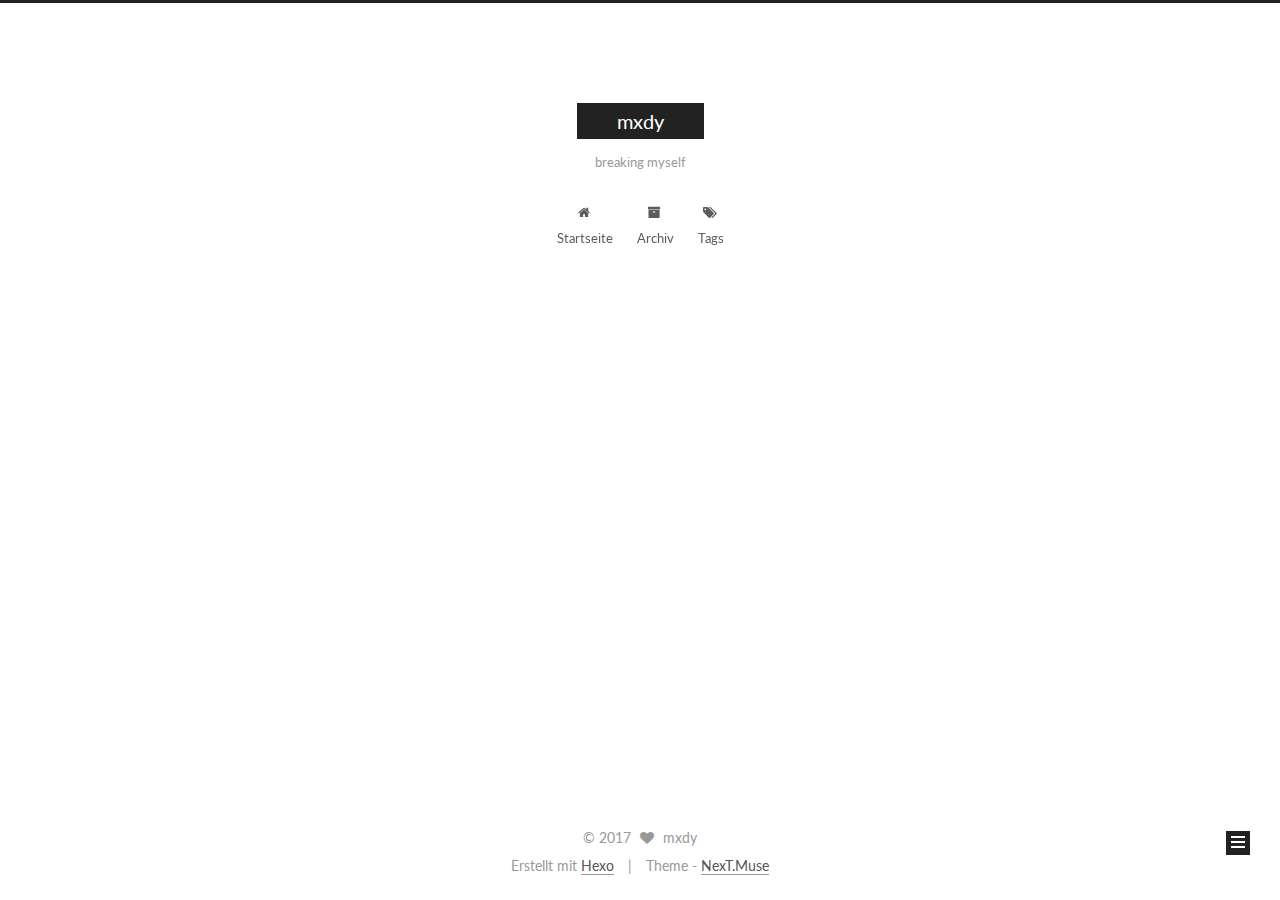
==== index.html @ 34c3b0a6 "Site updated: 2017-03-15 22:27:46" ====
<!doctype html>



  


<html class="theme-next muse use-motion" lang="zh-Cn">
<head>
  <meta charset="UTF-8"/>
<meta http-equiv="X-UA-Compatible" content="IE=edge" />
<meta name="viewport" content="width=device-width, initial-scale=1, maximum-scale=1"/>



<meta http-equiv="Cache-Control" content="no-transform" />
<meta http-equiv="Cache-Control" content="no-siteapp" />















  
  
  <link href="/lib/fancybox/source/jquery.fancybox.css?v=2.1.5" rel="stylesheet" type="text/css" />




  
  
  
  

  
    
    
  

  

  

  

  

  
    
    
    <link href="//fonts.googleapis.com/css?family=Lato:300,300italic,400,400italic,700,700italic&subset=latin,latin-ext" rel="stylesheet" type="text/css">
  






<link href="/lib/font-awesome/css/font-awesome.min.css?v=4.6.2" rel="stylesheet" type="text/css" />

<link href="/css/main.css?v=5.1.0" rel="stylesheet" type="text/css" />


  <meta name="keywords" content="Hexo, NexT" />








  <link rel="shortcut icon" type="image/x-icon" href="/favicon.ico?v=5.1.0" />






<meta name="description" content="这是一个神奇的地方">
<meta property="og:type" content="website">
<meta property="og:title" content="mxdy">
<meta property="og:url" content="http://yoursite.com/index.html">
<meta property="og:site_name" content="mxdy">
<meta property="og:description" content="这是一个神奇的地方">
<meta name="twitter:card" content="summary">
<meta name="twitter:title" content="mxdy">
<meta name="twitter:description" content="这是一个神奇的地方">



<script type="text/javascript" id="hexo.configurations">
  var NexT = window.NexT || {};
  var CONFIG = {
    root: '/',
    scheme: 'Muse',
    sidebar: {"position":"left","display":"post","offset":12,"offset_float":0,"b2t":false,"scrollpercent":false},
    fancybox: true,
    motion: true,
    duoshuo: {
      userId: '0',
      author: 'Author'
    },
    algolia: {
      applicationID: '',
      apiKey: '',
      indexName: '',
      hits: {"per_page":10},
      labels: {"input_placeholder":"Search for Posts","hits_empty":"We didn't find any results for the search: ${query}","hits_stats":"${hits} results found in ${time} ms"}
    }
  };
</script>



  <link rel="canonical" href="http://yoursite.com/"/>





  <title> mxdy </title>
</head>

<body itemscope itemtype="http://schema.org/WebPage" lang="zh-Cn">

  














  
  
    
  

  <div class="container one-collumn sidebar-position-left 
   page-home 
 ">
    <div class="headband"></div>

    <header id="header" class="header" itemscope itemtype="http://schema.org/WPHeader">
      <div class="header-inner"><div class="site-brand-wrapper">
  <div class="site-meta ">
    

    <div class="custom-logo-site-title">
      <a href="/"  class="brand" rel="start">
        <span class="logo-line-before"><i></i></span>
        <span class="site-title">mxdy</span>
        <span class="logo-line-after"><i></i></span>
      </a>
    </div>
      
        <p class="site-subtitle">breaking myself</p>
      
  </div>

  <div class="site-nav-toggle">
    <button>
      <span class="btn-bar"></span>
      <span class="btn-bar"></span>
      <span class="btn-bar"></span>
    </button>
  </div>
</div>

<nav class="site-nav">
  

  
    <ul id="menu" class="menu">
      
        
        <li class="menu-item menu-item-home">
          <a href="/" rel="section">
            
              <i class="menu-item-icon fa fa-fw fa-home"></i> <br />
            
            Startseite
          </a>
        </li>
      
        
        <li class="menu-item menu-item-archives">
          <a href="/archives" rel="section">
            
              <i class="menu-item-icon fa fa-fw fa-archive"></i> <br />
            
            Archiv
          </a>
        </li>
      
        
        <li class="menu-item menu-item-tags">
          <a href="/tags" rel="section">
            
              <i class="menu-item-icon fa fa-fw fa-tags"></i> <br />
            
            Tags
          </a>
        </li>
      

      
    </ul>
  

  
</nav>



 </div>
    </header>

    <main id="main" class="main">
      <div class="main-inner">
        <div class="content-wrap">
          <div id="content" class="content">
            
  <section id="posts" class="posts-expand">
    
      

  

  
  
  

  <article class="post post-type-normal " itemscope itemtype="http://schema.org/Article">
    <link itemprop="mainEntityOfPage" href="http://yoursite.com/2017/03/15/你好/">

    <span hidden itemprop="author" itemscope itemtype="http://schema.org/Person">
      <meta itemprop="name" content="mxdy">
      <meta itemprop="description" content="">
      <meta itemprop="image" content="/images/avatar.gif">
    </span>

    <span hidden itemprop="publisher" itemscope itemtype="http://schema.org/Organization">
      <meta itemprop="name" content="mxdy">
    </span>

    
      <header class="post-header">

        
        
          <h1 class="post-title" itemprop="name headline">
            
            
              
                
                <a class="post-title-link" href="/2017/03/15/你好/" itemprop="url">
                  Unbenannt
                </a>
              
            
          </h1>
        

        <div class="post-meta">
          <span class="post-time">
            
              <span class="post-meta-item-icon">
                <i class="fa fa-calendar-o"></i>
              </span>
              
                <span class="post-meta-item-text">Veröffentlicht am</span>
              
              <time title="Post created" itemprop="dateCreated datePublished" datetime="2017-03-15T12:14:07+08:00">
                2017-03-15
              </time>
            

            

            
          </span>

          

          
            
          

          
          

          

          

          

        </div>
      </header>
    


    <div class="post-body" itemprop="articleBody">

      
      

      
        
          
            <hr>
<h2 id="起开"><a href="#起开" class="headerlink" title="起开"></a>起开</h2><pre><code>今天中午终于把这个个人空间搭建起来了.
这么大个人了，也需要在忙碌的世界里留下点标记,免得迷路.
这里没有吵闹的阿三阿四,没有不可理喻的矫情小鳖.只有自己内心的对话.
人生不可畏,勇敢向前吧.
</code></pre>
          
        
      
    </div>

    <div>
      
    </div>

    <div>
      
    </div>

    <div>
      
    </div>

    <footer class="post-footer">
      

      

      

      
      
        <div class="post-eof"></div>
      
    </footer>
  </article>


    
  </section>

  

          
          </div>
          


          

        </div>
        
          
  
  <div class="sidebar-toggle">
    <div class="sidebar-toggle-line-wrap">
      <span class="sidebar-toggle-line sidebar-toggle-line-first"></span>
      <span class="sidebar-toggle-line sidebar-toggle-line-middle"></span>
      <span class="sidebar-toggle-line sidebar-toggle-line-last"></span>
    </div>
  </div>

  <aside id="sidebar" class="sidebar">
    <div class="sidebar-inner">

      

      

      <section class="site-overview sidebar-panel sidebar-panel-active">
        <div class="site-author motion-element" itemprop="author" itemscope itemtype="http://schema.org/Person">
          <img class="site-author-image" itemprop="image"
               src="/images/avatar.gif"
               alt="mxdy" />
          <p class="site-author-name" itemprop="name">mxdy</p>
           
              <p class="site-description motion-element" itemprop="description">这是一个神奇的地方</p>
          
        </div>
        <nav class="site-state motion-element">

          
            <div class="site-state-item site-state-posts">
              <a href="/archives">
                <span class="site-state-item-count">1</span>
                <span class="site-state-item-name">Artikel</span>
              </a>
            </div>
          

          

          

        </nav>

        

        <div class="links-of-author motion-element">
          
        </div>

        
        

        
        

        


      </section>

      

      

    </div>
  </aside>


        
      </div>
    </main>

    <footer id="footer" class="footer">
      <div class="footer-inner">
        <div class="copyright" >
  
  &copy; 
  <span itemprop="copyrightYear">2017</span>
  <span class="with-love">
    <i class="fa fa-heart"></i>
  </span>
  <span class="author" itemprop="copyrightHolder">mxdy</span>
</div>


<div class="powered-by">
  Erstellt mit  <a class="theme-link" href="https://hexo.io">Hexo</a>
</div>

<div class="theme-info">
  Theme -
  <a class="theme-link" href="https://github.com/iissnan/hexo-theme-next">
    NexT.Muse
  </a>
</div>


        

        
      </div>
    </footer>

    
      <div class="back-to-top">
        <i class="fa fa-arrow-up"></i>
        
      </div>
    
    
  </div>

  

<script type="text/javascript">
  if (Object.prototype.toString.call(window.Promise) !== '[object Function]') {
    window.Promise = null;
  }
</script>









  




  
  <script type="text/javascript" src="/lib/jquery/index.js?v=2.1.3"></script>

  
  <script type="text/javascript" src="/lib/fastclick/lib/fastclick.min.js?v=1.0.6"></script>

  
  <script type="text/javascript" src="/lib/jquery_lazyload/jquery.lazyload.js?v=1.9.7"></script>

  
  <script type="text/javascript" src="/lib/velocity/velocity.min.js?v=1.2.1"></script>

  
  <script type="text/javascript" src="/lib/velocity/velocity.ui.min.js?v=1.2.1"></script>

  
  <script type="text/javascript" src="/lib/fancybox/source/jquery.fancybox.pack.js?v=2.1.5"></script>


  


  <script type="text/javascript" src="/js/src/utils.js?v=5.1.0"></script>

  <script type="text/javascript" src="/js/src/motion.js?v=5.1.0"></script>



  
  

  

  


  <script type="text/javascript" src="/js/src/bootstrap.js?v=5.1.0"></script>



  



  




	





  





  





  



  
  

  

  

  

  


  

</body>
</html>
---- css/main.css ----
/* normalize.css v3.0.2 | MIT License | git.io/normalize */
html {
  font-family: sans-serif; /* 1 */
  -ms-text-size-adjust: 100%; /* 2 */
  -webkit-text-size-adjust: 100%; /* 2 */
}
body {
  margin: 0;
}
article,
aside,
details,
figcaption,
figure,
footer,
header,
hgroup,
main,
menu,
nav,
section,
summary {
  display: block;
}
audio,
canvas,
progress,
video {
  display: inline-block; /* 1 */
  vertical-align: baseline; /* 2 */
}
audio:not([controls]) {
  display: none;
  height: 0;
}
[hidden],
template {
  display: none;
}
a {
  background-color: transparent;
}
a:active,
a:hover {
  outline: 0;
}
abbr[title] {
  border-bottom: 1px dotted;
}
b,
strong {
  font-weight: bold;
}
dfn {
  font-style: italic;
}
h1 {
  font-size: 2em;
  margin: 0.67em 0;
}
mark {
  background: #ff0;
  color: #000;
}
small {
  font-size: 80%;
}
sub,
sup {
  font-size: 75%;
  line-height: 0;
  position: relative;
  vertical-align: baseline;
}
sup {
  top: -0.5em;
}
sub {
  bottom: -0.25em;
}
img {
  border: 0;
}
svg:not(:root) {
  overflow: hidden;
}
figure {
  margin: 1em 40px;
}
hr {
  -moz-box-sizing: content-box;
  box-sizing: content-box;
  height: 0;
}
pre {
  overflow: auto;
}
code,
kbd,
pre,
samp {
  font-family: monospace, monospace;
  font-size: 1em;
}
button,
input,
optgroup,
select,
textarea {
  color: inherit; /* 1 */
  font: inherit; /* 2 */
  margin: 0; /* 3 */
}
button {
  overflow: visible;
}
button,
select {
  text-transform: none;
}
button,
html input[type="button"],
input[type="reset"],
input[type="submit"] {
  -webkit-appearance: button; /* 2 */
  cursor: pointer; /* 3 */
}
button[disabled],
html input[disabled] {
  cursor: default;
}
button::-moz-focus-inner,
input::-moz-focus-inner {
  border: 0;
  padding: 0;
}
input {
  line-height: normal;
}
input[type="checkbox"],
input[type="radio"] {
  box-sizing: border-box; /* 1 */
  padding: 0; /* 2 */
}
input[type="number"]::-webkit-inner-spin-button,
input[type="number"]::-webkit-outer-spin-button {
  height: auto;
}
input[type="search"] {
  -webkit-appearance: textfield; /* 1 */
  -moz-box-sizing: content-box;
  -webkit-box-sizing: content-box; /* 2 */
  box-sizing: content-box;
}
input[type="search"]::-webkit-search-cancel-button,
input[type="search"]::-webkit-search-decoration {
  -webkit-appearance: none;
}
fieldset {
  border: 1px solid #c0c0c0;
  margin: 0 2px;
  padding: 0.35em 0.625em 0.75em;
}
legend {
  border: 0; /* 1 */
  padding: 0; /* 2 */
}
textarea {
  overflow: auto;
}
optgroup {
  font-weight: bold;
}
table {
  border-collapse: collapse;
  border-spacing: 0;
}
td,
th {
  padding: 0;
}
::selection {
  background: #262a30;
  color: #fff;
}
body {
  position: relative;
  font-family: 'Lato', "PingFang SC", "Microsoft YaHei", sans-serif;
  font-size: 14px;
  line-height: 2;
  color: #555;
  background: #fff;
}
@media (max-width: 767px) {
  body {
    padding-right: 0 !important;
  }
}
@media (min-width: 768px) and (max-width: 991px) {
  body {
    padding-right: 0 !important;
  }
}
@media (min-width: 1600px) {
  body {
    font-size: 16px;
  }
}
h1,
h2,
h3,
h4,
h5,
h6 {
  margin: 0;
  padding: 0;
  font-weight: bold;
  line-height: 1.5;
  font-family: 'Lato', "PingFang SC", "Microsoft YaHei", sans-serif;
}
h2,
h3,
h4,
h5,
h6 {
  margin: 20px 0 15px;
}
h1 {
  font-size: 22px;
}
@media (max-width: 767px) {
  h1 {
    font-size: 18px;
  }
}
h2 {
  font-size: 20px;
}
@media (max-width: 767px) {
  h2 {
    font-size: 16px;
  }
}
h3 {
  font-size: 18px;
}
@media (max-width: 767px) {
  h3 {
    font-size: 14px;
  }
}
h4 {
  font-size: 16px;
}
@media (max-width: 767px) {
  h4 {
    font-size: 12px;
  }
}
h5 {
  font-size: 14px;
}
@media (max-width: 767px) {
  h5 {
    font-size: 10px;
  }
}
h6 {
  font-size: 12px;
}
@media (max-width: 767px) {
  h6 {
    font-size: 8px;
  }
}
p {
  margin: 0 0 25px 0;
}
a {
  color: #555;
  text-decoration: none;
  border-bottom: 1px solid #999;
  word-wrap: break-word;
}
a:hover {
  color: #222;
  border-bottom-color: #222;
}
blockquote {
  margin: 0;
  padding: 0;
}
img {
  display: block;
  margin: auto;
  max-width: 100%;
  height: auto;
}
hr {
  margin: 40px 0;
  height: 3px;
  border: none;
  background-color: #ddd;
  background-image: repeating-linear-gradient(-45deg, #fff, #fff 4px, transparent 4px, transparent 8px);
}
blockquote {
  padding: 0 15px;
  color: #666;
  border-left: 4px solid #ddd;
}
blockquote cite::before {
  content: "-";
  padding: 0 5px;
}
dt {
  font-weight: 700;
}
dd {
  margin: 0;
  padding: 0;
}
.text-left {
  text-align: left;
}
.text-center {
  text-align: center;
}
.text-right {
  text-align: right;
}
.text-justify {
  text-align: justify;
}
.text-nowrap {
  white-space: nowrap;
}
.text-lowercase {
  text-transform: lowercase;
}
.text-uppercase {
  text-transform: uppercase;
}
.text-capitalize {
  text-transform: capitalize;
}
.center-block {
  display: block;
  margin-left: auto;
  margin-right: auto;
}
.clearfix:before,
.clearfix:after {
  content: " ";
  display: table;
}
.clearfix:after {
  clear: both;
}
.pullquote {
  width: 45%;
}
.pullquote.left {
  float: left;
  margin-left: 5px;
  margin-right: 10px;
}
.pullquote.right {
  float: right;
  margin-left: 10px;
  margin-right: 5px;
}
.affix.affix.affix {
  position: fixed;
}
.translation {
  margin-top: -20px;
  font-size: 14px;
  color: #999;
}
.scrollbar-measure {
  width: 100px;
  height: 100px;
  overflow: scroll;
  position: absolute;
  top: -9999px;
}
.use-motion .motion-element {
  opacity: 0;
}
table {
  margin: 20px 0;
  width: 100%;
  border-collapse: collapse;
  border-spacing: 0;
  border: 1px solid #ddd;
  font-size: 14px;
  table-layout: fixed;
  word-wrap: break-all;
}
table>tbody>tr:nth-of-type(odd) {
  background-color: #f9f9f9;
}
table>tbody>tr:hover {
  background-color: #f5f5f5;
}
caption,
th,
td {
  padding: 8px;
  text-align: left;
  vertical-align: middle;
  font-weight: normal;
}
th,
td {
  border-bottom: 3px solid #ddd;
  border-right: 1px solid #eee;
}
th {
  padding-bottom: 10px;
  font-weight: 700;
}
td {
  border-bottom-width: 1px;
}
html,
body {
  height: 100%;
}
.container {
  position: relative;
  min-height: 100%;
}
.header-inner {
  margin: 0 auto;
  padding: 100px 0 70px;
  width: 700px;
}
@media (min-width: 1600px) {
  .container .header-inner {
    width: 900px;
  }
}
.main {
  padding-bottom: 150px;
}
.main-inner {
  margin: 0 auto;
  width: 700px;
}
@media (min-width: 1600px) {
  .container .main-inner {
    width: 900px;
  }
}
.footer {
  position: absolute;
  left: 0;
  bottom: 0;
  width: 100%;
  min-height: 50px;
}
.footer-inner {
  box-sizing: border-box;
  margin: 20px auto;
  width: 700px;
}
@media (min-width: 1600px) {
  .container .footer-inner {
    width: 900px;
  }
}
pre,
.highlight {
  overflow: auto;
  margin: 20px 0;
  padding: 0;
  font-size: 13px;
  color: #4d4d4c;
  background: #f7f7f7;
  line-height: 1.6;
}
pre,
code {
  font-family: consolas, Menlo, "PingFang SC", "Microsoft YaHei", monospace;
}
code {
  padding: 2px 4px;
  word-wrap: break-word;
  color: #555;
  background: #eee;
  border-radius: 3px;
  font-size: 13px;
}
pre code {
  padding: 0;
  color: #4d4d4c;
  background: none;
  text-shadow: none;
}
.highlight {
  border-radius: 1px;
}
.highlight pre {
  border: none;
  margin: 0;
  padding: 10px 0;
}
.highlight table {
  margin: 0;
  width: auto;
  border: none;
}
.highlight td {
  border: none;
  padding: 0;
}
.highlight figcaption {
  font-size: 1em;
  color: #4d4d4c;
  line-height: 1em;
  margin-bottom: 1em;
}
.highlight figcaption:before,
.highlight figcaption:after {
  content: " ";
  display: table;
}
.highlight figcaption:after {
  clear: both;
}
.highlight figcaption a {
  float: right;
  color: #4d4d4c;
}
.highlight figcaption a:hover {
  border-bottom-color: #4d4d4c;
}
.highlight .gutter pre {
  padding-left: 10px;
  padding-right: 10px;
  color: #869194;
  text-align: right;
  background-color: #eff2f3;
}
.highlight .code pre {
  padding-left: 10px;
  padding-right: 10px;
  background-color: #f7f7f7;
}
.highlight .line {
  height: 20px;
}
.gutter {
  -webkit-user-select: none;
  -moz-user-select: none;
  -ms-user-select: none;
  user-select: none;
}
.gist table {
  width: auto;
}
.gist table td {
  border: none;
}
pre .deletion {
  background: #fdd;
}
pre .addition {
  background: #dfd;
}
pre .meta {
  color: #8959a8;
}
pre .comment {
  color: #8e908c;
}
pre .variable,
pre .attribute,
pre .tag,
pre .regexp,
pre .ruby .constant,
pre .xml .tag .title,
pre .xml .pi,
pre .xml .doctype,
pre .html .doctype,
pre .css .id,
pre .css .class,
pre .css .pseudo {
  color: #c82829;
}
pre .number,
pre .preprocessor,
pre .built_in,
pre .literal,
pre .params,
pre .constant,
pre .command {
  color: #f5871f;
}
pre .ruby .class .title,
pre .css .rules .attribute,
pre .string,
pre .value,
pre .inheritance,
pre .header,
pre .ruby .symbol,
pre .xml .cdata,
pre .special,
pre .number,
pre .formula {
  color: #718c00;
}
pre .title,
pre .css .hexcolor {
  color: #3e999f;
}
pre .function,
pre .python .decorator,
pre .python .title,
pre .ruby .function .title,
pre .ruby .title .keyword,
pre .perl .sub,
pre .javascript .title,
pre .coffeescript .title {
  color: #4271ae;
}
pre .keyword,
pre .javascript .function {
  color: #8959a8;
}
.full-image.full-image.full-image {
  border: none;
  max-width: 100%;
  width: auto;
  margin: 20px auto;
}
@media (min-width: 992px) {
  .full-image.full-image.full-image {
    max-width: none;
    width: 110%;
    margin: 25px -5%;
  }
}
.blockquote-center,
.page-home .post-type-quote blockquote,
.page-post-detail .post-type-quote blockquote {
  position: relative;
  margin: 40px 0;
  padding: 0;
  border-left: none;
  text-align: center;
}
.blockquote-center::before,
.page-home .post-type-quote blockquote::before,
.page-post-detail .post-type-quote blockquote::before,
.blockquote-center::after,
.page-home .post-type-quote blockquote::after,
.page-post-detail .post-type-quote blockquote::after {
  position: absolute;
  content: ' ';
  display: block;
  width: 100%;
  height: 24px;
  opacity: 0.2;
  background-repeat: no-repeat;
  background-position: 0 -6px;
  background-size: 22px 22px;
}
.blockquote-center::before,
.page-home .post-type-quote blockquote::before,
.page-post-detail .post-type-quote blockquote::before {
  top: -20px;
  background-image: url("../images/quote-l.svg");
  border-top: 1px solid #ccc;
}
.blockquote-center::after,
.page-home .post-type-quote blockquote::after,
.page-post-detail .post-type-quote blockquote::after {
  bottom: -20px;
  background-image: url("../images/quote-r.svg");
  border-bottom: 1px solid #ccc;
  background-position: 100% 8px;
}
.blockquote-center p,
.page-home .post-type-quote blockquote p,
.page-post-detail .post-type-quote blockquote p,
.blockquote-center div,
.page-home .post-type-quote blockquote div,
.page-post-detail .post-type-quote blockquote div {
  text-align: center;
}
.post .post-body .group-picture img {
  box-sizing: border-box;
  padding: 0 3px;
  border: none;
}
.post .group-picture-row {
  overflow: hidden;
  margin-top: 6px;
}
.post .group-picture-row:first-child {
  margin-top: 0;
}
.post .group-picture-column {
  float: left;
}
.page-post-detail .post-body .group-picture-column {
  float: none;
  margin-top: 10px;
  width: auto !important;
}
.page-post-detail .post-body .group-picture-column img {
  margin: 0 auto;
}
.page-archive .group-picture-container {
  overflow: hidden;
}
.page-archive .group-picture-row {
  float: left;
}
.page-archive .group-picture-row:first-child {
  margin-top: 6px;
}
.page-archive .group-picture-column {
  max-width: 150px;
  max-height: 150px;
}
.note {
  padding: 20px;
  margin: 20px 0;
  border: 1px solid #eee;
  border-left-width: 5px;
  border-radius: 3px;
}
.note h2,
.note h3,
.note h4,
.note h5,
.note h6 {
  margin-top: 0;
  margin-bottom: 5px;
}
.note p:last-child {
  margin-bottom: 0;
}
.note code {
  border-radius: 3px;
}
.note+.note {
  margin-top: -5px;
}
.default {
  border-left-color: #777;
}
.default h2,
.default h3,
.default h4,
.default h5,
.default h6 {
  color: #777;
}
.primary {
  border-left-color: #428bca;
}
.primary h2,
.primary h3,
.primary h4,
.primary h5,
.primary h6 {
  color: #428bca;
}
.success {
  border-left-color: #5cb85c;
}
.success h2,
.success h3,
.success h4,
.success h5,
.success h6 {
  color: #5cb85c;
}
.danger {
  border-left-color: #d9534f;
}
.danger h2,
.danger h3,
.danger h4,
.danger h5,
.danger h6 {
  color: #d9534f;
}
.warning {
  border-left-color: #f0ad4e;
}
.warning h2,
.warning h3,
.warning h4,
.warning h5,
.warning h6 {
  color: #f0ad4e;
}
.info {
  border-left-color: #5bc0de;
}
.info h2,
.info h3,
.info h4,
.info h5,
.info h6 {
  color: #5bc0de;
}
.btn {
  display: inline-block;
  padding: 0 20px;
  font-size: 14px;
  color: #fff;
  background: #222;
  border: 2px solid #222;
  text-decoration: none;
  border-radius: 0;
  transition-property: background-color;
  transition-duration: 0.2s;
  transition-timing-function: ease-in-out;
  transition-delay: 0s;
}
.btn:hover,
.post-button .btn:hover {
  border-color: #222;
  color: #222;
  background: #fff;
}
.btn-bar {
  display: block;
  width: 22px;
  height: 2px;
  background: #555;
  border-radius: 1px;
}
.btn-bar+.btn-bar {
  margin-top: 4px;
}
.pagination {
  margin: 120px 0 40px;
  text-align: center;
  border-top: 1px solid #eee;
}
.page-number-basic,
.pagination .prev,
.pagination .next,
.pagination .page-number,
.pagination .space {
  display: inline-block;
  position: relative;
  top: -1px;
  margin: 0 10px;
  padding: 0 10px;
  line-height: 30px;
}
@media (max-width: 767px) {
  .page-number-basic,
  .pagination .prev,
  .pagination .next,
  .pagination .page-number,
  .pagination .space {
    margin: 0 5px;
  }
}
.pagination .prev,
.pagination .next,
.pagination .page-number {
  border-bottom: 0;
  border-top: 1px solid #eee;
  transition-property: border-color;
  transition-duration: 0.2s;
  transition-timing-function: ease-in-out;
  transition-delay: 0s;
}
.pagination .prev:hover,
.pagination .next:hover,
.pagination .page-number:hover {
  border-top-color: #222;
}
.pagination .space {
  padding: 0;
  margin: 0;
}
.pagination .prev {
  margin-left: 0;
}
.pagination .next {
  margin-right: 0;
}
.pagination .page-number.current {
  color: #fff;
  background: #ccc;
  border-top-color: #ccc;
}
@media (max-width: 767px) {
  .pagination {
    border-top: none;
  }
  .pagination .prev,
  .pagination .next,
  .pagination .page-number {
    margin-bottom: 10px;
    border-top: 0;
    border-bottom: 1px solid #eee;
  }
  .pagination .prev:hover,
  .pagination .next:hover,
  .pagination .page-number:hover {
    border-bottom-color: #222;
  }
}
.comments {
  margin: 60px 20px 0;
}
.tag-cloud {
  text-align: center;
}
.tag-cloud a {
  display: inline-block;
  margin: 10px;
}
.back-to-top {
  box-sizing: border-box;
  position: fixed;
  bottom: -100px;
  right: 30px;
  z-index: 1050;
  padding: 0 6px;
  width: 24px;
  background: #222;
  font-size: 12px;
  opacity: 1;
  color: #fff;
  cursor: pointer;
  text-align: center;
  -webkit-transform: translateZ(0);
  transition-property: bottom;
  transition-duration: 0.2s;
  transition-timing-function: ease-in-out;
  transition-delay: 0s;
}
@media (max-width: 767px) {
  .back-to-top {
    display: none;
  }
}
@media (min-width: 768px) and (max-width: 991px) {
  .back-to-top {
    display: none;
  }
}
.back-to-top.back-to-top-on {
  bottom: 19px;
}
.header {
  background: #fff;
}
.header-inner {
  position: relative;
}
.headband {
  height: 3px;
  background: #222;
}
.site-meta {
  margin: 0;
  text-align: center;
}
@media (max-width: 767px) {
  .site-meta {
    text-align: center;
  }
}
.brand {
  position: relative;
  display: inline-block;
  padding: 0 40px;
  color: #fff;
  background: #222;
  border-bottom: none;
}
.brand:hover {
  color: #fff;
}
.logo {
  display: inline-block;
  margin-right: 5px;
  line-height: 36px;
  vertical-align: top;
}
.site-title {
  display: inline-block;
  vertical-align: top;
  line-height: 36px;
  font-size: 20px;
  font-weight: normal;
  font-family: 'Lato', "PingFang SC", "Microsoft YaHei", sans-serif;
}
.site-subtitle {
  margin-top: 10px;
  font-size: 13px;
  color: #999;
}
.use-motion .brand {
  opacity: 0;
}
.use-motion .logo,
.use-motion .site-title,
.use-motion .site-subtitle {
  opacity: 0;
  position: relative;
  top: -10px;
}
.site-nav-toggle {
  display: none;
  position: absolute;
  top: 10px;
  left: 10px;
}
@media (max-width: 767px) {
  .site-nav-toggle {
    display: block;
  }
}
.site-nav-toggle button {
  margin-top: 2px;
  padding: 9px 10px;
  background: transparent;
  border: none;
}
@media (max-width: 767px) {
  .site-nav {
    display: none;
    margin: 0 -10px;
    padding: 0 10px;
    clear: both;
    border-top: 1px solid #ddd;
  }
}
@media (min-width: 768px) and (max-width: 991px) {
  .site-nav {
    display: block !important;
  }
}
@media (min-width: 992px) {
  .site-nav {
    display: block !important;
  }
}
.menu {
  margin-top: 20px;
  padding-left: 0;
  text-align: center;
}
.menu .menu-item {
  display: inline-block;
  margin: 0 10px;
  list-style: none;
}
@media screen and (max-width: 767px) {
  .menu .menu-item {
    margin-top: 10px;
  }
}
.menu .menu-item a {
  display: block;
  font-size: 13px;
  line-height: inherit;
  border-bottom: 1px solid transparent;
  transition-property: border-color;
  transition-duration: 0.2s;
  transition-timing-function: ease-in-out;
  transition-delay: 0s;
}
.menu .menu-item a:hover {
  border-bottom-color: #222;
}
.menu .menu-item .fa {
  margin-right: 5px;
}
.use-motion .menu-item {
  opacity: 0;
}
.post-body {
  font-family: 'Lato', "PingFang SC", "Microsoft YaHei", sans-serif;
}
@media (max-width: 767px) {
  .post-body {
    word-break: break-word;
  }
}
.post-body .fancybox img {
  display: block !important;
  margin: 0 auto;
  cursor: pointer;
  cursor: zoom-in;
  cursor: -webkit-zoom-in;
}
.post-body .image-caption,
.post-body .figure .caption {
  margin: 10px auto 15px;
  text-align: center;
  font-size: 14px;
  color: #999;
  font-weight: bold;
  line-height: 1;
}
.post-sticky-flag {
  display: inline-block;
  font-size: 16px;
  -ms-transform: rotate(30deg);
  -webkit-transform: rotate(30deg);
  -moz-transform: rotate(30deg);
  -ms-transform: rotate(30deg);
  -o-transform: rotate(30deg);
  transform: rotate(30deg);
}
.posts-expand {
  padding-top: 40px;
}
@media (max-width: 767px) {
  .posts-expand {
    margin: 0 20px;
  }
  .post-body pre,
  .post-body .highlight {
    padding: 10px;
  }
  .post-body pre .gutter pre,
  .post-body .highlight .gutter pre {
    padding-right: 10px;
  }
}
@media (min-width: 992px) {
  .posts-expand .post-body {
    text-align: justify;
  }
}
.posts-expand .post-body h2,
.posts-expand .post-body h3,
.posts-expand .post-body h4,
.posts-expand .post-body h5,
.posts-expand .post-body h6 {
  padding-top: 10px;
}
.posts-expand .post-body h2 .header-anchor,
.posts-expand .post-body h3 .header-anchor,
.posts-expand .post-body h4 .header-anchor,
.posts-expand .post-body h5 .header-anchor,
.posts-expand .post-body h6 .header-anchor {
  float: right;
  margin-left: 10px;
  color: #ccc;
  border-bottom-style: none;
  visibility: hidden;
}
.posts-expand .post-body h2 .header-anchor:hover,
.posts-expand .post-body h3 .header-anchor:hover,
.posts-expand .post-body h4 .header-anchor:hover,
.posts-expand .post-body h5 .header-anchor:hover,
.posts-expand .post-body h6 .header-anchor:hover {
  color: inherit;
}
.posts-expand .post-body h2:hover .header-anchor,
.posts-expand .post-body h3:hover .header-anchor,
.posts-expand .post-body h4:hover .header-anchor,
.posts-expand .post-body h5:hover .header-anchor,
.posts-expand .post-body h6:hover .header-anchor {
  visibility: visible;
}
.posts-expand .post-body ul li {
  list-style: circle;
}
.posts-expand .post-body img {
  box-sizing: border-box;
  margin: auto;
  padding: 3px;
  border: 1px solid #ddd;
}
.posts-expand .fancybox img {
  margin: 0 auto;
}
@media (max-width: 767px) {
  .posts-collapse {
    margin: 0 20px;
  }
  .posts-collapse .post-title,
  .posts-collapse .post-meta {
    display: block;
    width: auto;
    text-align: left;
  }
}
.posts-collapse {
  position: relative;
  z-index: 1010;
  margin-left: 55px;
}
.posts-collapse::after {
  content: " ";
  position: absolute;
  top: 20px;
  left: 0;
  margin-left: -2px;
  width: 4px;
  height: 100%;
  background: #f5f5f5;
  z-index: -1;
}
@media (max-width: 767px) {
  .posts-collapse {
    margin: 0 20px;
  }
}
.posts-collapse .collection-title {
  position: relative;
  margin: 60px 0;
}
.posts-collapse .collection-title h2 {
  margin-left: 20px;
}
.posts-collapse .collection-title small {
  color: #bbb;
}
.posts-collapse .collection-title::before {
  content: " ";
  position: absolute;
  left: 0;
  top: 50%;
  margin-left: -4px;
  margin-top: -4px;
  width: 8px;
  height: 8px;
  background: #bbb;
  border-radius: 50%;
}
.posts-collapse .post {
  margin: 30px 0;
}
.posts-collapse .post-header {
  position: relative;
  transition-duration: 0.2s;
  transition-timing-function: ease-in-out;
  transition-delay: 0s;
  transition-property: border;
  border-bottom: 1px dashed #ccc;
}
.posts-collapse .post-header::before {
  content: " ";
  position: absolute;
  left: 0;
  top: 12px;
  width: 6px;
  height: 6px;
  margin-left: -4px;
  background: #bbb;
  border-radius: 50%;
  border: 1px solid #fff;
  transition-duration: 0.2s;
  transition-timing-function: ease-in-out;
  transition-delay: 0s;
  transition-property: background;
}
.posts-collapse .post-header:hover {
  border-bottom-color: #666;
}
.posts-collapse .post-header:hover::before {
  background: #222;
}
.posts-collapse .post-meta {
  position: absolute;
  font-size: 12px;
  left: 20px;
  top: 5px;
}
.posts-collapse .post-comments-count {
  display: none;
}
.posts-collapse .post-title {
  margin-left: 60px;
  font-size: 16px;
  font-weight: normal;
  line-height: inherit;
}
.posts-collapse .post-title::after {
  margin-left: 3px;
  opacity: 0.6;
}
.posts-collapse .post-title a {
  color: #666;
  border-bottom: none;
}
.page-home .post-type-quote .post-header,
.page-post-detail .post-type-quote .post-header,
.page-home .post-type-quote .post-tags,
.page-post-detail .post-type-quote .post-tags {
  display: none;
}
.posts-expand .post-title {
  font-size: 26px;
  text-align: center;
  word-break: break-word;
  font-weight: 400;
}
@media (max-width: 767px) {
  .posts-expand .post-title {
    font-size: 22px;
  }
}
.posts-expand .post-title-link {
  display: inline-block;
  position: relative;
  color: #555;
  border-bottom: none;
  line-height: 1.2;
  vertical-align: top;
}
.posts-expand .post-title-link::before {
  content: "";
  position: absolute;
  width: 100%;
  height: 2px;
  bottom: 0;
  left: 0;
  background-color: #000;
  visibility: hidden;
  -webkit-transform: scaleX(0);
  -moz-transform: scaleX(0);
  -ms-transform: scaleX(0);
  -o-transform: scaleX(0);
  transform: scaleX(0);
  transition-duration: 0.2s;
  transition-timing-function: ease-in-out;
  transition-delay: 0s;
}
.posts-expand .post-title-link:hover::before {
  visibility: visible;
  -webkit-transform: scaleX(1);
  -moz-transform: scaleX(1);
  -ms-transform: scaleX(1);
  -o-transform: scaleX(1);
  transform: scaleX(1);
}
.posts-expand .post-title-link .fa {
  font-size: 16px;
}
.posts-expand .post-meta {
  margin: 3px 0 60px 0;
  color: #999;
  font-family: 'Lato', "PingFang SC", "Microsoft YaHei", sans-serif;
  font-size: 12px;
  text-align: center;
}
.posts-expand .post-meta .post-category-list {
  display: inline-block;
  margin: 0;
  padding: 3px;
}
.posts-expand .post-meta .post-category-list-link {
  color: #999;
}
.posts-expand .post-meta .post-description {
  font-size: 14px;
  margin-top: 2px;
}
.post-meta-divider {
  margin: 0 0.5em;
}
.post-meta-item-icon {
  margin-right: 3px;
}
@media (min-width: 768px) and (max-width: 991px) {
  .post-meta-item-icon {
    display: inline-block;
  }
}
@media (max-width: 767px) {
  .post-meta-item-icon {
    display: inline-block;
  }
}
@media (min-width: 768px) and (max-width: 991px) {
  .post-meta-item-text {
    display: none;
  }
}
@media (max-width: 767px) {
  .post-meta-item-text {
    display: none;
  }
}
@media (max-width: 767px) {
  .posts-expand .post-comments-count {
    display: none;
  }
}
.social-like {
  font-size: 14px;
  height: 20px;
  text-align: center;
  border-top: 1px solid #eee;
  padding-top: 9px;
  margin-top: 45px;
  display: flex;
  justify-content: center;
}
.vk_like {
  width: 85px;
  height: 21px;
  padding-top: 7px;
  align-self: center;
}
.fb_like {
  height: 30px;
  align-self: center;
}
.post-button {
  margin-top: 50px;
}
.post-button .btn {
  color: #fff;
  font-size: 14px;
  background: #222;
  border-radius: 0;
  line-height: 2;
  margin: 0 4px 8px 4px;
}
.post-button .fa-fw {
  width: 1.285714285714286em;
  text-align: left;
}
.posts-expand .post-tags {
  margin-top: 40px;
  text-align: center;
}
.posts-expand .post-tags a {
  display: inline-block;
  margin-right: 10px;
  font-size: 13px;
}
.post-nav {
  display: table;
  margin-top: 15px;
  width: 100%;
  border-top: 1px solid #eee;
}
.post-nav-divider {
  display: table-cell;
  width: 10%;
}
.post-nav-item {
  display: table-cell;
  padding: 10px 0 0 0;
  width: 45%;
  vertical-align: top;
}
.post-nav-item a {
  position: relative;
  display: block;
  line-height: 25px;
  font-size: 14px;
  color: #555;
  border-bottom: none;
}
.post-nav-item a:hover {
  color: #222;
  border-bottom: none;
}
.post-nav-item a:active {
  top: 2px;
}
.post-nav-item .fa {
  position: absolute;
  top: 8px;
  left: 0;
  font-size: 12px;
}
.post-nav-next a {
  padding-left: 15px;
}
.post-nav-prev {
  text-align: right;
}
.post-nav-prev a {
  padding-right: 15px;
}
.post-nav-prev .fa {
  right: 0;
  left: auto;
}
.posts-expand .post-eof {
  display: block;
  margin: 80px auto 60px;
  width: 8%;
  height: 1px;
  background: #ccc;
  text-align: center;
}
.post:last-child .post-eof.post-eof.post-eof {
  display: none;
}
.post-gallery {
  display: table;
  table-layout: fixed;
  width: 100%;
  border-collapse: separate;
}
.post-gallery-row {
  display: table-row;
}
.post-gallery .post-gallery-img {
  display: table-cell;
  text-align: center;
  vertical-align: middle;
  border: none;
}
.post-gallery .post-gallery-img img {
  max-width: 100%;
  max-height: 100%;
  border: none;
}
.fancybox-close,
.fancybox-close:hover {
  border: none;
}
.sidebar {
  position: fixed;
  right: 0;
  top: 0;
  bottom: 0;
  width: 0;
  z-index: 1040;
  box-shadow: inset 0 2px 6px #000;
  background: #222;
  -webkit-transform: translateZ(0);
}
.sidebar a {
  color: #999;
  border-bottom-color: #555;
}
.sidebar a:hover {
  color: #eee;
}
@media (min-width: 768px) and (max-width: 991px) {
  .sidebar {
    display: none !important;
  }
}
@media (max-width: 767px) {
  .sidebar {
    display: none !important;
  }
}
.sidebar-inner {
  position: relative;
  padding: 20px 10px;
  color: #999;
  text-align: center;
}
.sidebar-toggle {
  position: fixed;
  right: 30px;
  bottom: 45px;
  width: 14px;
  height: 14px;
  padding: 5px;
  background: #222;
  line-height: 0;
  z-index: 1050;
  cursor: pointer;
  -webkit-transform: translateZ(0);
}
@media (min-width: 768px) and (max-width: 991px) {
  .sidebar-toggle {
    display: none;
  }
}
@media (max-width: 767px) {
  .sidebar-toggle {
    display: none;
  }
}
.sidebar-toggle-line {
  position: relative;
  display: inline-block;
  vertical-align: top;
  height: 2px;
  width: 100%;
  background: #fff;
  margin-top: 3px;
}
.sidebar-toggle-line:first-child {
  margin-top: 0;
}
.site-author-image {
  display: block;
  margin: 0 auto;
  padding: 2px;
  max-width: 96px;
  height: auto;
  border: 2px solid #333;
}
.site-author-name {
  margin: 5px 0 0;
  text-align: center;
  color: #f5f5f5;
  font-weight: normal;
}
.site-description {
  margin-top: 5px;
  text-align: center;
  font-size: 14px;
  color: #999;
}
.site-state {
  overflow: hidden;
  line-height: 1.4;
  white-space: nowrap;
  text-align: center;
}
.site-state-item {
  display: inline-block;
  padding: 0 15px;
  border-left: 1px solid #333;
}
.site-state-item:first-child {
  border-left: none;
}
.site-state-item a {
  border-bottom: none;
}
.site-state-item-count {
  display: block;
  text-align: center;
  color: inherit;
  font-weight: 600;
  font-size: 18px;
}
.site-state-item-name {
  font-size: 13px;
  color: inherit;
}
.feed-link {
  margin-top: 20px;
}
.feed-link a {
  display: inline-block;
  padding: 0 15px;
  color: #fc6423;
  border: 1px solid #fc6423;
  border-radius: 4px;
}
.feed-link a i {
  color: #fc6423;
  font-size: 14px;
}
.feed-link a:hover {
  color: #fff;
  background: #fc6423;
}
.feed-link a:hover i {
  color: #fff;
}
.links-of-author {
  margin-top: 20px;
}
.links-of-author a {
  display: inline-block;
  vertical-align: middle;
  margin-right: 10px;
  margin-bottom: 10px;
  border-bottom-color: #555;
  font-size: 13px;
}
.links-of-author a:before {
  display: inline-block;
  vertical-align: middle;
  margin-right: 3px;
  content: " ";
  width: 4px;
  height: 4px;
  border-radius: 50%;
  background: #9ecdd0;
}
.links-of-blogroll {
  font-size: 13px;
}
.links-of-blogroll-title {
  margin-top: 20px;
  font-size: 14px;
  font-weight: 600;
}
.links-of-blogroll-list {
  margin: 0;
  padding: 0;
  list-style: none;
}
.links-of-blogroll-item {
  padding: 2px 10px;
}
.sidebar-nav {
  margin: 0 0 20px;
  padding-left: 0;
}
.sidebar-nav li {
  display: inline-block;
  cursor: pointer;
  border-bottom: 1px solid transparent;
  font-size: 14px;
  color: #555;
}
.sidebar-nav li:hover {
  color: #f5f5f5;
}
.page-post-detail .sidebar-nav-toc {
  padding: 0 5px;
}
.page-post-detail .sidebar-nav-overview {
  margin-left: 10px;
}
.sidebar-nav .sidebar-nav-active {
  color: #87daff;
  border-bottom-color: #87daff;
}
.sidebar-nav .sidebar-nav-active:hover {
  color: #87daff;
}
.sidebar-panel {
  display: none;
}
.sidebar-panel-active {
  display: block;
}
.post-toc-empty {
  font-size: 14px;
  color: #666;
}
.post-toc-wrap {
  overflow: hidden;
}
.post-toc {
  overflow: auto;
}
.post-toc ol {
  margin: 0;
  padding: 0 2px 5px 10px;
  text-align: left;
  list-style: none;
  font-size: 14px;
}
.post-toc ol > ol {
  padding-left: 0;
}
.post-toc ol a {
  transition-duration: 0.2s;
  transition-timing-function: ease-in-out;
  transition-delay: 0s;
  transition-property: all;
  color: #999;
  border-bottom-color: #555;
}
.post-toc ol a:hover {
  color: #ccc;
  border-bottom-color: #ccc;
}
.post-toc .nav-item {
  overflow: hidden;
  text-overflow: ellipsis;
  white-space: nowrap;
  line-height: 1.8;
}
.post-toc .nav .nav-child {
  display: none;
}
.post-toc .nav .active > .nav-child {
  display: block;
}
.post-toc .nav .active-current > .nav-child {
  display: block;
}
.post-toc .nav .active-current > .nav-child > .nav-item {
  display: block;
}
.post-toc .nav .active > a {
  color: #87daff;
  border-bottom-color: #87daff;
}
.post-toc .nav .active-current > a {
  color: #87daff;
}
.post-toc .nav .active-current > a:hover {
  color: #87daff;
}
.footer {
  font-size: 14px;
  color: #999;
}
.footer img {
  border: none;
}
.footer-inner {
  text-align: center;
}
.with-love {
  display: inline-block;
  margin: 0 5px;
}
.powered-by,
.theme-info {
  display: inline-block;
}
.powered-by {
  margin-right: 10px;
}
.powered-by::after {
  content: "|";
  padding-left: 10px;
}
.cc-license {
  margin-top: 10px;
  text-align: center;
}
.cc-license .cc-opacity {
  opacity: 0.7;
  border-bottom: none;
}
.cc-license .cc-opacity:hover {
  opacity: 0.9;
}
.cc-license img {
  display: inline-block;
}
.theme-next #ds-thread #ds-reset {
  color: #555;
}
.theme-next #ds-thread #ds-reset .ds-replybox {
  margin-bottom: 30px;
}
.theme-next #ds-thread #ds-reset .ds-replybox .ds-avatar,
.theme-next #ds-reset .ds-avatar img {
  box-shadow: none;
}
.theme-next #ds-thread #ds-reset .ds-textarea-wrapper {
  border-color: #c7d4e1;
  background: none;
  border-top-right-radius: 3px;
  border-top-left-radius: 3px;
}
.theme-next #ds-thread #ds-reset .ds-textarea-wrapper textarea {
  height: 60px;
}
.theme-next #ds-reset .ds-rounded-top {
  border-radius: 0;
}
.theme-next #ds-thread #ds-reset .ds-post-toolbar {
  box-sizing: border-box;
  border: 1px solid #c7d4e1;
  background: #f6f8fa;
}
.theme-next #ds-thread #ds-reset .ds-post-options {
  height: 40px;
  border: none;
  background: none;
}
.theme-next #ds-thread #ds-reset .ds-toolbar-buttons {
  top: 11px;
}
.theme-next #ds-thread #ds-reset .ds-sync {
  top: 5px;
}
.theme-next #ds-thread #ds-reset .ds-post-button {
  top: 4px;
  right: 5px;
  width: 90px;
  height: 30px;
  border: 1px solid #c5ced7;
  border-radius: 3px;
  background-image: linear-gradient(#fbfbfc, #f5f7f9);
  color: #60676d;
}
.theme-next #ds-thread #ds-reset .ds-post-button:hover {
  background-position: 0 -30px;
  color: #60676d;
}
.theme-next #ds-thread #ds-reset .ds-comments-info {
  padding: 10px 0;
}
.theme-next #ds-thread #ds-reset .ds-sort {
  display: none;
}
.theme-next #ds-thread #ds-reset li.ds-tab a.ds-current {
  border: none;
  background: #f6f8fa;
  color: #60676d;
}
.theme-next #ds-thread #ds-reset li.ds-tab a.ds-current:hover {
  background-color: #e9f0f7;
  color: #60676d;
}
.theme-next #ds-thread #ds-reset li.ds-tab a {
  border-radius: 2px;
  padding: 5px;
}
.theme-next #ds-thread #ds-reset .ds-login-buttons p {
  color: #999;
  line-height: 36px;
}
.theme-next #ds-thread #ds-reset .ds-login-buttons .ds-service-list li {
  height: 28px;
}
.theme-next #ds-thread #ds-reset .ds-service-list a {
  background: none;
  padding: 5px;
  border: 1px solid;
  border-radius: 3px;
  text-align: center;
}
.theme-next #ds-thread #ds-reset .ds-service-list a:hover {
  color: #fff;
  background: #666;
}
.theme-next #ds-thread #ds-reset .ds-service-list .ds-weibo {
  color: #fc9b00;
  border-color: #fc9b00;
}
.theme-next #ds-thread #ds-reset .ds-service-list .ds-weibo:hover {
  background: #fc9b00;
}
.theme-next #ds-thread #ds-reset .ds-service-list .ds-qq {
  color: #60a3ec;
  border-color: #60a3ec;
}
.theme-next #ds-thread #ds-reset .ds-service-list .ds-qq:hover {
  background: #60a3ec;
}
.theme-next #ds-thread #ds-reset .ds-service-list .ds-renren {
  color: #2e7ac4;
  border-color: #2e7ac4;
}
.theme-next #ds-thread #ds-reset .ds-service-list .ds-renren:hover {
  background: #2e7ac4;
}
.theme-next #ds-thread #ds-reset .ds-service-list .ds-douban {
  color: #37994c;
  border-color: #37994c;
}
.theme-next #ds-thread #ds-reset .ds-service-list .ds-douban:hover {
  background: #37994c;
}
.theme-next #ds-thread #ds-reset .ds-service-list .ds-kaixin {
  color: #fef20d;
  border-color: #fef20d;
}
.theme-next #ds-thread #ds-reset .ds-service-list .ds-kaixin:hover {
  background: #fef20d;
}
.theme-next #ds-thread #ds-reset .ds-service-list .ds-netease {
  color: #f00;
  border-color: #f00;
}
.theme-next #ds-thread #ds-reset .ds-service-list .ds-netease:hover {
  background: #f00;
}
.theme-next #ds-thread #ds-reset .ds-service-list .ds-sohu {
  color: #ffcb05;
  border-color: #ffcb05;
}
.theme-next #ds-thread #ds-reset .ds-service-list .ds-sohu:hover {
  background: #ffcb05;
}
.theme-next #ds-thread #ds-reset .ds-service-list .ds-baidu {
  color: #2831e0;
  border-color: #2831e0;
}
.theme-next #ds-thread #ds-reset .ds-service-list .ds-baidu:hover {
  background: #2831e0;
}
.theme-next #ds-thread #ds-reset .ds-service-list .ds-google {
  color: #166bec;
  border-color: #166bec;
}
.theme-next #ds-thread #ds-reset .ds-service-list .ds-google:hover {
  background: #166bec;
}
.theme-next #ds-thread #ds-reset .ds-service-list .ds-weixin {
  color: #00ce0d;
  border-color: #00ce0d;
}
.theme-next #ds-thread #ds-reset .ds-service-list .ds-weixin:hover {
  background: #00ce0d;
}
.theme-next #ds-thread #ds-reset .ds-service-list .ds-more-services {
  border: none;
}
.theme-next #ds-thread #ds-reset .ds-service-list .ds-more-services:hover {
  background: none;
}
.theme-next #ds-reset .duoshuo-ua-admin {
  display: inline-block;
  color: #f00;
}
.theme-next #ds-reset .duoshuo-ua-platform,
.theme-next #ds-reset .duoshuo-ua-browser {
  color: #ccc;
}
.theme-next #ds-reset .duoshuo-ua-platform .fa,
.theme-next #ds-reset .duoshuo-ua-browser .fa {
  display: inline-block;
  margin-right: 3px;
}
.theme-next #ds-reset .duoshuo-ua-separator {
  display: inline-block;
  margin-left: 5px;
}
.theme-next .this_ua {
  background-color: #ccc !important;
  border-radius: 4px;
  padding: 0 5px !important;
  margin: 1px 1px !important;
  border: 1px solid #bbb !important;
  color: #fff;
  display: inline-block !important;
}
.theme-next .this_ua.admin {
  background-color: #d9534f !important;
  border-color: #d9534f !important;
}
.theme-next .this_ua.platform.iOS,
.theme-next .this_ua.platform.Mac,
.theme-next .this_ua.platform.Windows {
  background-color: #39b3d7 !important;
  border-color: #46b8da !important;
}
.theme-next .this_ua.platform.Linux {
  background-color: #3a3a3a !important;
  border-color: #1f1f1f !important;
}
.theme-next .this_ua.platform.Android {
  background-color: #00c47d !important;
  border-color: #01b171 !important;
}
.theme-next .this_ua.browser.Mobile,
.theme-next .this_ua.browser.Chrome {
  background-color: #5cb85c !important;
  border-color: #4cae4c !important;
}
.theme-next .this_ua.browser.Firefox {
  background-color: #f0ad4e !important;
  border-color: #eea236 !important;
}
.theme-next .this_ua.browser.Maxthon,
.theme-next .this_ua.browser.IE {
  background-color: #428bca !important;
  border-color: #357ebd !important;
}
.theme-next .this_ua.browser.baidu,
.theme-next .this_ua.browser.UCBrowser,
.theme-next .this_ua.browser.Opera {
  background-color: #d9534f !important;
  border-color: #d43f3a !important;
}
.theme-next .this_ua.browser.Android,
.theme-next .this_ua.browser.QQBrowser {
  background-color: #78ace9 !important;
  border-color: #4cae4c !important;
}
.cloud-tie-wrapper img {
  display: inline-block;
}
.cloud-tie-wrapper .total-txt {
  font-size: 1em !important;
}
.cloud-tie-join-count .join-count {
  color: #555 !important;
  font-size: inherit !important;
  margin: 0 !important;
}
.post-spread {
  margin-top: 20px;
  text-align: center;
}
.jiathis_style {
  display: inline-block;
}
.jiathis_style a {
  border: none;
}
.post-spread {
  margin-top: 20px;
  text-align: center;
}
.bdshare-slide-button-box a {
  border: none;
}
.bdsharebuttonbox {
  display: inline-block;
}
.bdsharebuttonbox a {
  border: none;
}
.local-search-pop-overlay {
  position: fixed;
  width: 100%;
  height: 100%;
  top: 0;
  left: 0;
  z-index: 2080;
  background-color: rgba(0,0,0,0.3);
}
.local-search-popup {
  display: none;
  position: fixed;
  top: 10%;
  left: 50%;
  margin-left: -350px;
  width: 700px;
  height: 80%;
  padding: 0;
  background: #fff;
  color: #333;
  z-index: 9999;
  border-radius: 5px;
}
@media (max-width: 767px) {
  .local-search-popup {
    padding: 0;
    top: 0;
    left: 0;
    margin: 0;
    width: 100%;
    height: 100%;
    border-radius: 0;
  }
}
.local-search-popup ul.search-result-list {
  padding: 0;
  margin: 0 5px;
}
.local-search-popup p.search-result {
  border-bottom: 1px dashed #ccc;
  padding: 5px 0;
}
.local-search-popup a.search-result-title {
  font-weight: bold;
  font-size: 16px;
}
.local-search-popup .search-keyword {
  border-bottom: 1px dashed #f00;
  font-size: 14px;
  font-weight: bold;
  color: #f00;
}
.local-search-popup .local-search-header {
  padding: 5px;
  height: 36px;
  background: #f5f5f5;
  border-top-left-radius: 5px;
  border-top-right-radius: 5px;
}
.local-search-popup #local-search-result {
  overflow: auto;
  position: relative;
  padding: 5px 25px;
  height: calc(100% - 55px);
}
.local-search-popup .local-search-input-wrapper {
  display: inline-block;
  width: calc(100% - 60px);
  height: 36px;
  line-height: 36px;
  padding: 0 5px;
}
.local-search-popup .local-search-input-wrapper input {
  padding: 8px 0;
  height: 20px;
  display: block;
  width: 100%;
  outline: none;
  border: none;
  background: transparent;
  vertical-align: middle;
}
.local-search-popup .search-icon,
.local-search-popup .popup-btn-close {
  display: inline-block;
  font-size: 18px;
  color: #999;
  height: 36px;
  width: 18px;
}
.local-search-popup .search-icon {
  float: left;
}
.local-search-popup .popup-btn-close {
  border-left: 1px solid #eee;
  float: right;
  cursor: pointer;
  padding-left: 10px;
}
.local-search-popup #no-result {
  position: absolute;
  left: 50%;
  top: 50%;
  -webkit-transform: translate(-50%, -50%);
  -webkit-transform: translate(-50%, -50%);
  -moz-transform: translate(-50%, -50%);
  -ms-transform: translate(-50%, -50%);
  -o-transform: translate(-50%, -50%);
  transform: translate(-50%, -50%);
  color: #ccc;
}
.site-uv,
.site-pv,
.page-pv {
  display: inline-block;
}
.site-uv .busuanzi-value,
.site-pv .busuanzi-value,
.page-pv .busuanzi-value {
  margin: 0 5px;
}
.site-uv {
  margin-right: 10px;
}
.site-uv::after {
  content: "|";
  padding-left: 10px;
}
.use-motion .post {
  opacity: 0;
}
.page-archive .archive-page-counter {
  position: relative;
  top: 3px;
  left: 20px;
}
@media (max-width: 767px) {
  .page-archive .archive-page-counter {
    top: 5px;
  }
}
.page-archive .posts-collapse .archive-move-on {
  position: absolute;
  top: 11px;
  left: 0;
  margin-left: -6px;
  width: 10px;
  height: 10px;
  opacity: 0.5;
  background: #555;
  border: 1px solid #fff;
  border-radius: 50%;
}
.category-all-page .category-all-title {
  text-align: center;
}
.category-all-page .category-all {
  margin-top: 20px;
}
.category-all-page .category-list {
  margin: 0;
  padding: 0;
  list-style: none;
}
.category-all-page .category-list-item {
  margin: 5px 10px;
}
.category-all-page .category-list-count {
  color: #bbb;
}
.category-all-page .category-list-count:before {
  display: inline;
  content: " (";
}
.category-all-page .category-list-count:after {
  display: inline;
  content: ") ";
}
.category-all-page .category-list-child {
  padding-left: 10px;
}
#schedule ul#event-list {
  padding-left: 30px;
}
#schedule ul#event-list hr {
  margin: 20px 0 45px 0 !important;
  background: #222;
}
#schedule ul#event-list hr:after {
  display: inline-block;
  content: 'NOW';
  background: #222;
  color: #fff;
  font-weight: bold;
  text-align: right;
  padding: 0 5px;
}
#schedule ul#event-list li.event {
  margin: 20px 0px;
  background: #f9f9f9;
  padding-left: 10px;
  min-height: 40px;
}
#schedule ul#event-list li.event h2.event-summary {
  margin: 0;
  padding-bottom: 3px;
}
#schedule ul#event-list li.event h2.event-summary:before {
  display: inline-block;
  font-family: FontAwesome;
  font-size: 8px;
  content: '\f111';
  vertical-align: middle;
  margin-right: 25px;
  color: #bbb;
}
#schedule ul#event-list li.event span.event-relative-time {
  display: inline-block;
  font-size: 12px;
  font-weight: 400;
  padding-left: 12px;
  color: #bbb;
}
#schedule ul#event-list li.event span.event-details {
  display: block;
  color: #bbb;
  margin-left: 56px;
  padding-top: 3px;
  padding-bottom: 6px;
  text-indent: -24px;
  line-height: 18px;
}
#schedule ul#event-list li.event span.event-details:before {
  text-indent: 0;
  display: inline-block;
  width: 14px;
  font-family: FontAwesome;
  text-align: center;
  margin-right: 9px;
  color: #bbb;
}
#schedule ul#event-list li.event span.event-details.event-location:before {
  content: '\f041';
}
#schedule ul#event-list li.event span.event-details.event-duration:before {
  content: '\f017';
}
#schedule ul#event-list li.event-past {
  background: #fcfcfc;
}
#schedule ul#event-list li.event-past > * {
  opacity: 0.6;
}
#schedule ul#event-list li.event-past h2.event-summary {
  color: #bbb;
}
#schedule ul#event-list li.event-past h2.event-summary:before {
  color: #dfdfdf;
}
#schedule ul#event-list li.event-now {
  background: #222;
  color: #fff;
  padding: 15px 0 15px 10px;
}
#schedule ul#event-list li.event-now h2.event-summary:before {
  -webkit-transform: scale(1.2);
  -moz-transform: scale(1.2);
  -ms-transform: scale(1.2);
  -o-transform: scale(1.2);
  transform: scale(1.2);
  color: #fff;
  animation: dot-flash 1s alternate infinite ease-in-out;
}
#schedule ul#event-list li.event-now * {
  color: #fff !important;
}
@-moz-keyframes dot-flash {
  from {
    opacity: 1;
    -webkit-transform: scale(1.1);
    -moz-transform: scale(1.1);
    -ms-transform: scale(1.1);
    -o-transform: scale(1.1);
    transform: scale(1.1);
  }
  to {
    opacity: 0;
    -webkit-transform: scale(1);
    -moz-transform: scale(1);
    -ms-transform: scale(1);
    -o-transform: scale(1);
    transform: scale(1);
  }
}
@-webkit-keyframes dot-flash {
  from {
    opacity: 1;
    -webkit-transform: scale(1.1);
    -moz-transform: scale(1.1);
    -ms-transform: scale(1.1);
    -o-transform: scale(1.1);
    transform: scale(1.1);
  }
  to {
    opacity: 0;
    -webkit-transform: scale(1);
    -moz-transform: scale(1);
    -ms-transform: scale(1);
    -o-transform: scale(1);
    transform: scale(1);
  }
}
@-o-keyframes dot-flash {
  from {
    opacity: 1;
    -webkit-transform: scale(1.1);
    -moz-transform: scale(1.1);
    -ms-transform: scale(1.1);
    -o-transform: scale(1.1);
    transform: scale(1.1);
  }
  to {
    opacity: 0;
    -webkit-transform: scale(1);
    -moz-transform: scale(1);
    -ms-transform: scale(1);
    -o-transform: scale(1);
    transform: scale(1);
  }
}
@keyframes dot-flash {
  from {
    opacity: 1;
    -webkit-transform: scale(1.1);
    -moz-transform: scale(1.1);
    -ms-transform: scale(1.1);
    -o-transform: scale(1.1);
    transform: scale(1.1);
  }
  to {
    opacity: 0;
    -webkit-transform: scale(1);
    -moz-transform: scale(1);
    -ms-transform: scale(1);
    -o-transform: scale(1);
    transform: scale(1);
  }
}
.page-post-detail .sidebar-toggle-line {
  background: #87daff;
}
.page-post-detail .comments {
  overflow: hidden;
}
@media (max-width: 767px) {
  .header-inner,
  .container .main-inner,
  .footer-inner {
    width: auto;
  }
}
embed {
  display: block;
  margin: 0px auto 25px auto;
}
.custom-logo .site-meta-headline {
  text-align: center;
}
.custom-logo .brand {
  background: none;
}
.custom-logo .site-title {
  margin: 10px auto 0;
  font-size: 24px;
  color: #222;
}
.custom-logo .site-title a {
  border: none;
}
.custom-logo-image {
  margin: 0 auto;
  padding: 5px;
  max-width: 150px;
  background: #fff;
}
@media (max-width: 767px) {
  .site-nav {
    position: absolute;
    left: 0;
    top: 52px;
    margin: 0;
    width: 100%;
    padding: 0;
    background: #fff;
    border-bottom: 1px solid #ddd;
    z-index: 1;
  }
}
@media (max-width: 767px) {
  .menu {
    text-align: left;
  }
}
@media (max-width: 767px) {
  .menu .menu-item {
    display: block;
    margin: 0 10px;
    vertical-align: top;
  }
}
@media (max-width: 767px) {
  .menu .menu-item br {
    display: none;
  }
}
@media (max-width: 767px) {
  .menu .menu-item a {
    padding: 5px 10px;
  }
}
.menu .menu-item .fa {
  margin-right: 0;
}
.site-search form {
  display: none;
}
.links-of-blogroll-inline .links-of-blogroll-item {
  display: inline-block;
}
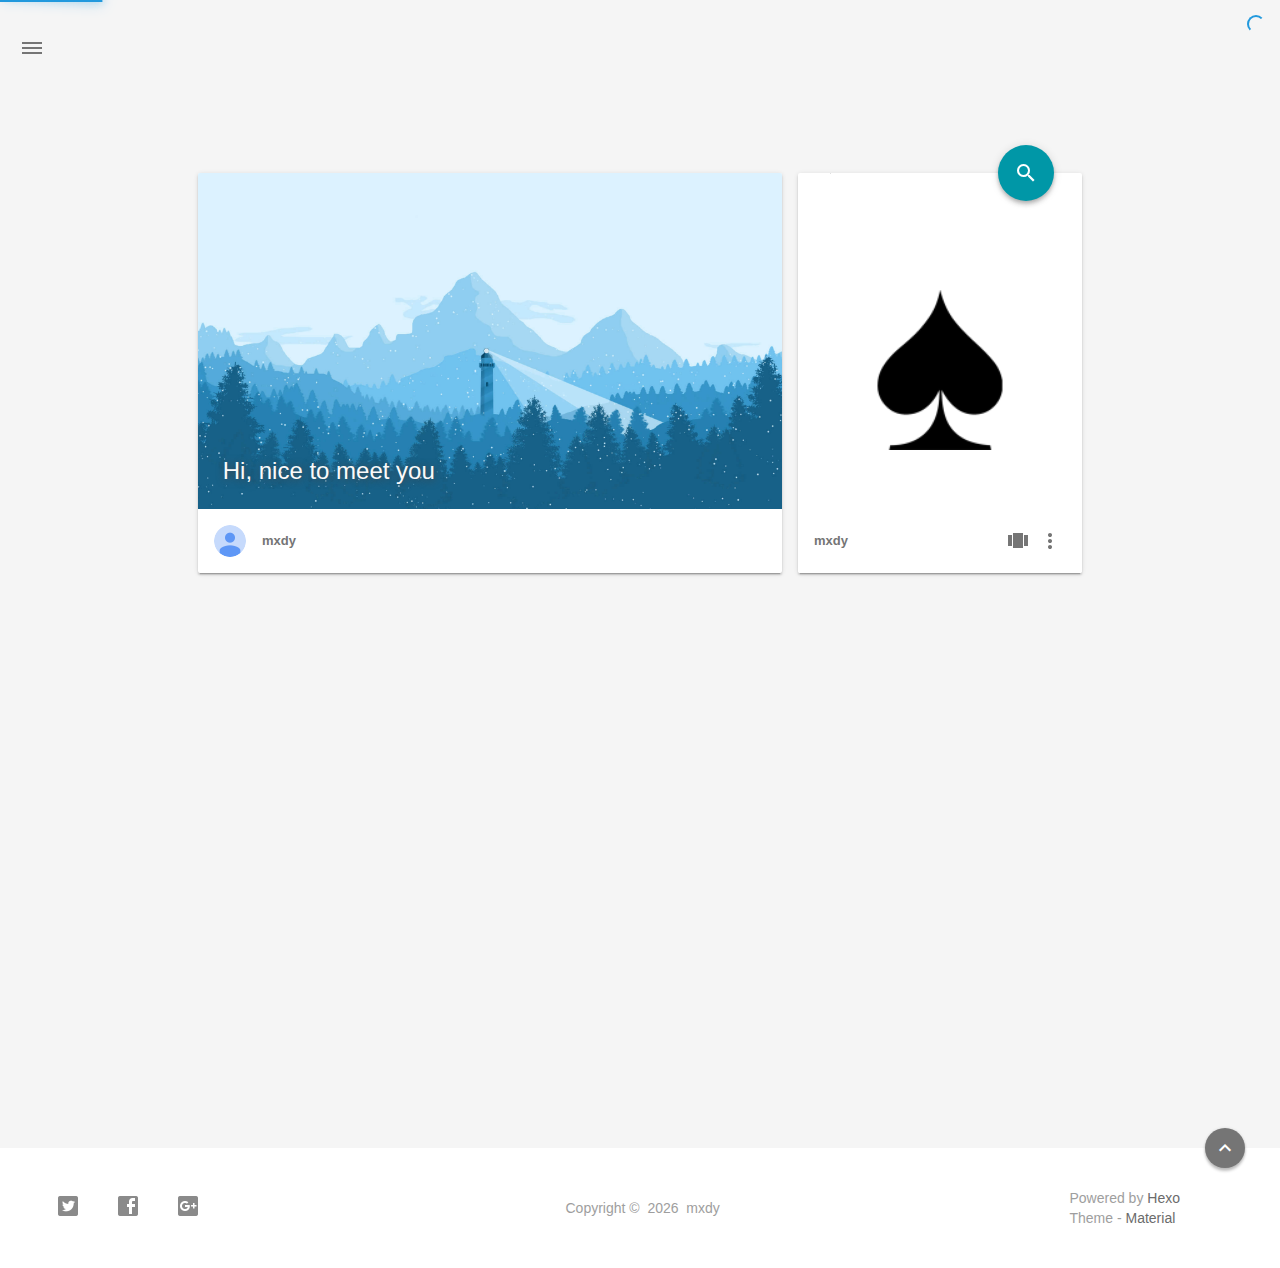
==== commit 6cc1aa82: "Site updated: 2017-03-16 10:53:23" ====
--- a/index.html
+++ b/index.html
@@ -1,602 +1,728 @@
-<!doctype html>
-
-
-
-  
-
-
-<html class="theme-next muse use-motion" lang="zh-Cn">
-<head>
-  <meta charset="UTF-8"/>
-<meta http-equiv="X-UA-Compatible" content="IE=edge" />
-<meta name="viewport" content="width=device-width, initial-scale=1, maximum-scale=1"/>
-
-
-
-<meta http-equiv="Cache-Control" content="no-transform" />
-<meta http-equiv="Cache-Control" content="no-siteapp" />
-
-
-
-
-
-
-
-
-
-
-
-
-
-
-
-  
-  
-  <link href="/lib/fancybox/source/jquery.fancybox.css?v=2.1.5" rel="stylesheet" type="text/css" />
-
-
-
-
-  
-  
-  
-  
-
-  
-    
-    
-  
-
-  
-
-  
-
-  
-
-  
-
-  
-    
-    
-    <link href="//fonts.googleapis.com/css?family=Lato:300,300italic,400,400italic,700,700italic&subset=latin,latin-ext" rel="stylesheet" type="text/css">
-  
-
-
-
-
-
-
-<link href="/lib/font-awesome/css/font-awesome.min.css?v=4.6.2" rel="stylesheet" type="text/css" />
-
-<link href="/css/main.css?v=5.1.0" rel="stylesheet" type="text/css" />
-
-
-  <meta name="keywords" content="Hexo, NexT" />
-
-
-
-
-
-
-
-
-  <link rel="shortcut icon" type="image/x-icon" href="/favicon.ico?v=5.1.0" />
-
-
-
-
-
-
-<meta name="description" content="这是一个神奇的地方">
-<meta property="og:type" content="website">
-<meta property="og:title" content="mxdy">
-<meta property="og:url" content="http://yoursite.com/index.html">
-<meta property="og:site_name" content="mxdy">
-<meta property="og:description" content="这是一个神奇的地方">
-<meta name="twitter:card" content="summary">
-<meta name="twitter:title" content="mxdy">
-<meta name="twitter:description" content="这是一个神奇的地方">
-
-
-
-<script type="text/javascript" id="hexo.configurations">
-  var NexT = window.NexT || {};
-  var CONFIG = {
-    root: '/',
-    scheme: 'Muse',
-    sidebar: {"position":"left","display":"post","offset":12,"offset_float":0,"b2t":false,"scrollpercent":false},
-    fancybox: true,
-    motion: true,
-    duoshuo: {
-      userId: '0',
-      author: 'Author'
-    },
-    algolia: {
-      applicationID: '',
-      apiKey: '',
-      indexName: '',
-      hits: {"per_page":10},
-      labels: {"input_placeholder":"Search for Posts","hits_empty":"We didn't find any results for the search: ${query}","hits_stats":"${hits} results found in ${time} ms"}
+<!DOCTYPE html>
+<html lang="zh">
+    <head>
+    <!-- 
+        © Material Theme
+        https://github.com/viosey/hexo-theme-material
+        Version: 1.3.0 -->
+
+    <!-- Title -->
+    
+    <title>
+        
+        mxdy
+    </title>
+
+    <!-- Favicons -->
+    <link rel="icon shortcut" type="image/ico" href="/img/favicon.png">
+    <link rel="icon" sizes="192x192" href="/img/favicon.png">
+    <link rel="apple-touch-icon" href="/img/favicon.png">
+
+    <!-- Meta & Info -->
+    <meta charset="utf-8">
+    <meta http-equiv="X-UA-Compatible">
+    <meta name="viewport" content="width=device-width, initial-scale=1">
+    <meta name="theme-color" content="#0097A7">
+    <meta name="author" content="mxdy">
+    <meta name="description" content="这是一个神奇的地方">
+    <meta name="keywords" content="null">
+
+    <!--iOS -->
+    <meta name="viewport" content="width=device-width, initial-scale=1, user-scalable=no">
+    <meta name="apple-mobile-web-app-title" content="Title">
+    <meta name="apple-mobile-web-app-capable" content="yes">
+    <meta name="apple-mobile-web-app-status-bar-style" content="black">
+    <meta name="HandheldFriendly" content="True">
+    <meta name="MobileOptimized" content="480">
+
+    <!-- Add to homescreen for Chrome on Android -->
+    <meta name="mobile-web-app-capable" content="yes">
+
+    <!-- Add to homescreen for Safari on iOS -->
+    <meta name="apple-mobile-web-app-capable" content="yes">
+    <meta name="apple-mobile-web-app-status-bar-style" content="black">
+    <meta name="apple-mobile-web-app-title" content="mxdy">
+
+    <!-- The Open Graph protocol -->
+    <meta property="og:url" content="http://yoursite.com">
+    <meta property="og:type" content="blog">
+    <meta property="og:title" content="mxdy">
+    <meta property="og:description" content="这是一个神奇的地方">
+    
+
+    <!--[if lte IE 9]>
+        <link rel="stylesheet" href="/css/ie-blocker.css">
+
+        
+            <script src="/js/ie-blocker.en.js"></script>
+        
+    <![endif]-->
+
+    <!-- Import CSS -->
+    <link rel="stylesheet" href="/css/material.min.css">
+    <link rel="stylesheet" href="/css/style.min.css">
+    <!-- Config CSS -->
+
+
+<!-- Other Styles -->
+<style>
+  body, html {
+    font-family: Roboto, "Helvetica Neue", Helvetica, "PingFang SC", "Hiragino Sans GB", "Microsoft YaHei", "微软雅黑", Arial, sans-serif;
+  }
+
+  a {
+    color: #00838F;
+  }
+
+  .mdl-card__media,
+  #search-label,
+  #search-form-label:after,
+  #scheme-Paradox .hot_tags-count,
+  #scheme-Paradox .sidebar_archives-count,
+  #scheme-Paradox .sidebar-colored .sidebar-header,
+  #scheme-Paradox .sidebar-colored .sidebar-badge{
+    background-color: #0097A7 !important;
+  }
+
+  /* Sidebar User Drop Down Menu Text Color */
+  #scheme-Paradox .sidebar-colored .sidebar-nav>.dropdown>.dropdown-menu>li>a:hover,
+  #scheme-Paradox .sidebar-colored .sidebar-nav>.dropdown>.dropdown-menu>li>a:focus {
+    color: #0097A7 !important;
+  }
+
+  #post_entry-right-info,
+  .sidebar-colored .sidebar-nav li:hover > a,
+  .sidebar-colored .sidebar-nav li:hover > a i,
+  .sidebar-colored .sidebar-nav li > a:hover,
+  .sidebar-colored .sidebar-nav li > a:hover i,
+  .sidebar-colored .sidebar-nav li > a:focus i,
+  .sidebar-colored .sidebar-nav > .open > a,
+  .sidebar-colored .sidebar-nav > .open > a:hover,
+  .sidebar-colored .sidebar-nav > .open > a:focus,
+  #ds-reset #ds-ctx .ds-ctx-entry .ds-ctx-head a {
+    color: #0097A7 !important;
+  }
+
+  .toTop {
+    background: #757575 !important;
+  }
+
+  .material-layout .material-post>.material-nav,
+  .material-layout .material-index>.material-nav,
+  .material-nav a {
+    color: #757575;
+  }
+
+  #scheme-Paradox .MD-burger-layer {
+    background-color: #757575;
+  }
+
+  #scheme-Paradox #post-toc-trigger-btn {
+    color: #757575;
+  }
+
+  .post-toc a:hover {
+    color: #00838F;
+    text-decoration: underline;
+  }
+</style>
+
+
+<!-- Theme Background Related-->
+
+    <style>
+      body{
+        background-color: #F5F5F5;
+      }
+
+      /* blog_info bottom background */
+      #scheme-Paradox .material-layout .something-else .mdl-card__supporting-text{
+        background-color: #fff;
+      }
+    </style>
+
+
+
+
+<!-- Fade Effect -->
+
+    <style>
+      .fade {
+        transition: all 800ms linear;
+        -webkit-transform: translate3d(0,0,0);
+        -moz-transform: translate3d(0,0,0);
+        -ms-transform: translate3d(0,0,0);
+        -o-transform: translate3d(0,0,0);
+        transform: translate3d(0,0,0);
+        opacity: 1;
+      }
+
+      .fade.out{
+        opacity: 0;
+      }
+    </style>
+
+
+
+    <script src="/js/jquery.min.js"></script>
+    <script src="/js/queue.js"></script>
+
+    <!-- UC Browser Compatible -->
+    <script>
+        var agent = navigator.userAgent.toLowerCase();
+        if(agent.indexOf('ucbrowser')>0) {
+            document.write("<link rel=\"stylesheet\" href=\"/css/uc.css\">");
+            alert('由于 UC 浏览器使用极旧的内核，而本网站使用了一些新的特性。\n为了您能更好的浏览，推荐使用 Chrome 或 Firefox 浏览器。');
+        }
+    </script>
+
+    
+
+    
+
+    <!-- Bing Background -->
+    
+
+    <!-- Custom Head -->
+    
+</head>
+
+
+    
+        <body id="scheme-Paradox" class="lazy">
+            <div class="material-layout  mdl-js-layout has-drawer is-upgraded">
+                
+
+                <!-- Main Container -->
+                <main class="material-layout__content" id="main">
+
+                    <!-- Top Anchor -->
+                    <div id="top"></div>
+
+                    
+                        <!-- Hamburger Button -->
+                        <button class="MD-burger-icon sidebar-toggle">
+                            <span class="MD-burger-layer"></span>
+                        </button>
+                    
+
+                    <!-- Index Module -->
+<div class="material-index mdl-grid">
+    
+        <!-- Paradox Header -->
+        <!-- Daily pic -->
+<div class="mdl-card mdl-shadow--2dp daily-pic mdl-cell mdl-cell--8-col index-top-block">
+
+    <!-- Pic & Slogan -->
+    <div class="mdl-card__media mdl-color-text--grey-50" style="background-image:url(/img/daily_pic.png)">
+        <p class="index-top-block-slogan"><a href="#">
+        
+            
+                Hi, nice to meet you
+            
+        
+        </a></p>
+    </div>
+
+    <!-- Avatar & Name -->
+    <div class="mdl-card__supporting-text meta mdl-color-text--grey-600">
+        <!-- Author Avatar -->
+        <div id="author-avatar">
+            <img src="/img/avatar.png" width="32px" height="32px" alt="avatar">
+        </div>
+        <div>
+            <strong>mxdy</strong>
+        </div>
+    </div>
+</div>
+
+        <!-- Blog info -->
+<div class="mdl-card mdl-shadow--2dp something-else mdl-cell mdl-cell--8-col mdl-cell--4-col-desktop index-top-block">
+
+    <!-- Search -->
+    
+    <!-- Google -->
+    <div class="mdl-textfield mdl-js-textfield mdl-textfield--expandable" method="post" action="">
+        <label id="search-label" class="mdl-button mdl-js-ripple-effect mdl-js-button mdl-button--fab mdl-color--accent mdl-shadow--4dp" for="search">
+            <i class="material-icons mdl-color-text--white" role="presentation">search</i>
+        </label>
+
+        <form autocomplete="off" id="search-form" method="get" action="//google.com/search" accept-charset="UTF-8" class="mdl-textfield__expandable-holder" target="_blank">
+            <input class="mdl-textfield__input search-input" type="search" name="q" id="search" placeholder="">
+            <label id="search-form-label" class="mdl-textfield__label" for="search"></label>
+
+            <input type="hidden" name="sitesearch" value="http://yoursite.com">
+        </form>
+    </div>
+
+
+
+
+
+
+
+    <!-- LOGO -->
+    <div class="something-else-logo mdl-color--white mdl-color-text--grey-600">
+        <a href="#">
+            <img src="/img/logo.png" alt="logo" />
+        </a>
+    </div>
+
+    <!-- Infomation -->
+    <div class="mdl-card__supporting-text meta meta--fill mdl-color-text--grey-600">
+        <!-- Blog Title -->
+        <div>
+            <strong>mxdy</strong>
+        </div>
+        <div class="section-spacer"></div>
+
+        <!-- Pages -->
+        <button id="show-pages-button" class="mdl-button mdl-js-button mdl-js-ripple-effect mdl-button--icon">
+            <i class="material-icons" role="presentation">view_carousel</i>
+            <span class="visuallyhidden">Pages</span>
+        </button>
+        <ul class="mdl-menu mdl-js-menu mdl-menu--bottom-right" for="show-pages-button">
+            
+        </ul>
+
+        <!-- Menu -->
+        <button id="menubtn" class="mdl-button mdl-js-button mdl-js-ripple-effect mdl-button--icon">
+            <i class="material-icons" role="presentation">more_vert</i>
+            <span class="visuallyhidden">show menu</span>
+        </button>
+        <ul class="mdl-menu mdl-js-menu mdl-menu--bottom-right" for="menubtn">
+            
+
+            
+
+            
+                <a class="index_share-link" href="http://service.weibo.com/share/share.php?appkey=&title=mxdy&url=http://yoursite.com/&pic=&searchPic=false&style=simple" target="_blank">
+                    <li class="mdl-menu__item mdl-js-ripple-effect">
+                        Auf Weibo teilen
+                    </li>
+                </a>
+            
+
+            
+                <a class="index_share-link" href="https://twitter.com/intent/tweet?text=mxdy&url=http://yoursite.com/&via=mxdy" target="_blank">
+                    <li class="mdl-menu__item mdl-js-ripple-effect">
+                        Auf Twitter teilen
+                    </li>
+                </a>
+            
+
+            
+                <a class="index_share-link" href="https://www.facebook.com/sharer/sharer.php?u=http://yoursite.com//index.html" target="_blank">
+                    <li class="mdl-menu__item mdl-js-ripple-effect">
+                        Auf Facebook teilen
+                    </li>
+                </a>
+            
+
+            
+                <a class="index_share-link" href="https://plus.google.com/share?url=http://yoursite.com/" target="_blank">
+                    <li class="mdl-menu__item mdl-js-ripple-effect">
+                        Auf Google+ teilen
+                    </li>
+                </a>
+            
+
+            
+
+            
+
+            
+        </ul>
+    </div>
+</div>
+
+    
+    <div class="locate-thumbnail-symbol"></div>
+
+    <!-- Pin on top -->
+    
+
+    <!-- Normal Post -->
+    
+        
+        
+            <!-- Paradox Thumbnail -->
+            <div class="post_entry-module mdl-card mdl-shadow--2dp mdl-cell mdl-cell--12-col fade out">
+    <!-- Post Thumbnail -->
+    
+        
+            <!-- Random Thumbnail -->
+            <div class="post_thumbnail-random mdl-card__media mdl-color-text--grey-50">
+        
+    
+
+        <!-- Post Title -->
+        <p class="article-headline-p"><a href="/2017/03/15/你好/"></a></p>
+    </div>
+
+    <!-- Post Excerpt -->
+    <div class="mdl-color-text--grey-600 mdl-card__supporting-text post_entry-content">
+        
+            
+起开...
+        
+        &nbsp;&nbsp;&nbsp;
+        <span>
+            <a href="/2017/03/15/你好/" target="_self">Weiterlesen</a>
+        </span>
+    </div>
+    <!-- Post_entry Info-->
+    <div id="post_entry-info">
+        <div id="post_entry-left-info" class="mdl-card__supporting-text meta mdl-color-text--grey-600 ">
+            <!-- Author Avatar -->
+            <div id="author-avatar">
+                <img src="/img/avatar.png" width="44px" height="44px" alt="mxdy's avatar">
+            </div>
+            <div>
+                <strong>mxdy</strong>
+                <span>3月 15, 2017</span>
+            </div>
+        </div>
+        <div id="post_entry-right-info">
+            <!-- Category -->
+            <span class="post_entry-category">
+                
+            </span>
+
+            
+
+            <!-- Post Views -->
+            <span class="post_entry-views">
+            </span>
+        </div>
+    </div>
+</div>
+
+        
+        
+        
+    
+
+    
+
+    
+        <script>
+    var randomNum;
+
+    var locatePost = $('.locate-thumbnail-symbol').next();
+    for(var i = 0; i < 10; i++) {
+        randomNum = Math.floor(Math.random() * 19 + 1);
+
+        locatePost.children('.post_thumbnail-random').attr('id', 'random_thumbnail-'+randomNum);
+        locatePost.children('.post_thumbnail-random').css('background-image', 'url(' + '/img/random/material-' + randomNum + '.png' + ')')
+
+        locatePost = locatePost.next();
     }
-  };
 </script>
 
-
-
-  <link rel="canonical" href="http://yoursite.com/"/>
-
-
-
-
-
-  <title> mxdy </title>
-</head>
-
-<body itemscope itemtype="http://schema.org/WebPage" lang="zh-Cn">
-
-  
-
-
-
-
-
-
-
-
-
-
-
-
-
-
-  
-  
-    
-  
-
-  <div class="container one-collumn sidebar-position-left 
-   page-home 
- ">
-    <div class="headband"></div>
-
-    <header id="header" class="header" itemscope itemtype="http://schema.org/WPHeader">
-      <div class="header-inner"><div class="site-brand-wrapper">
-  <div class="site-meta ">
-    
-
-    <div class="custom-logo-site-title">
-      <a href="/"  class="brand" rel="start">
-        <span class="logo-line-before"><i></i></span>
-        <span class="site-title">mxdy</span>
-        <span class="logo-line-after"><i></i></span>
-      </a>
-    </div>
-      
-        <p class="site-subtitle">breaking myself</p>
-      
-  </div>
-
-  <div class="site-nav-toggle">
-    <button>
-      <span class="btn-bar"></span>
-      <span class="btn-bar"></span>
-      <span class="btn-bar"></span>
+    
+</div>
+
+
+                    
+                        <!-- Overlay For Active Sidebar -->
+<div class="sidebar-overlay"></div>
+
+<!-- Material sidebar -->
+<aside id="sidebar" class="sidebar sidebar-colored sidebar-fixed-left" role="navigation">
+    <div id="sidebar-main">
+        <!-- Sidebar Header -->
+        <div class="sidebar-header header-cover" style="background-image: url(/img/sidebar_header.png);">
+    <!-- Top bar -->
+    <div class="top-bar"></div>
+
+    <!-- Sidebar toggle button -->
+    <button type="button" class="sidebar-toggle mdl-button mdl-js-button mdl-js-ripple-effect mdl-button--icon" style="display: initial;" data-upgraded=",MaterialButton,MaterialRipple">
+        <i class="material-icons">clear_all</i>
+        <span class="mdl-button__ripple-container">
+            <span class="mdl-ripple">
+            </span>
+        </span>
     </button>
-  </div>
+
+    <!-- Sidebar Avatar -->
+    <div class="sidebar-image">
+        <img src="/img/avatar.png" alt="mxdy's avatar">
+    </div>
+
+    <!-- Sidebar Email -->
+    <a data-toggle="dropdown" class="sidebar-brand" href="#settings-dropdown">
+        youremail@email.com
+        <b class="caret"></b>
+    </a>
 </div>
 
-<nav class="site-nav">
-  
-
-  
-    <ul id="menu" class="menu">
-      
-        
-        <li class="menu-item menu-item-home">
-          <a href="/" rel="section">
-            
-              <i class="menu-item-icon fa fa-fw fa-home"></i> <br />
-            
-            Startseite
-          </a>
+
+        <!-- Sidebar Navigation  -->
+        <ul class="nav sidebar-nav">
+    <!-- User dropdown  -->
+    <li class="dropdown">
+        <ul id="settings-dropdown" class="dropdown-menu">
+            
+                <li>
+                    <a href="#" target="_blank" title="Email Me">
+                        
+                            <i class="material-icons sidebar-material-icons sidebar-indent-left1pc-element">email</i>
+                        
+                        Email Me
+                    </a>
+                </li>
+            
+        </ul>
+    </li>
+
+    <!-- Homepage -->
+    
+        <li id="sidebar-first-li">
+            <a href="/" target="_self">
+                
+                    <i class="material-icons sidebar-material-icons">home</i>
+                
+                Home
+            </a>
         </li>
-      
-        
-        <li class="menu-item menu-item-archives">
-          <a href="/archives" rel="section">
-            
-              <i class="menu-item-icon fa fa-fw fa-archive"></i> <br />
-            
-            Archiv
-          </a>
+        
+    
+
+    <!-- Archives  -->
+    
+        <li class="dropdown">
+            <a href="#" class="ripple-effect dropdown-toggle" data-toggle="dropdown">
+                
+                    <i class="material-icons sidebar-material-icons">inbox</i>
+                
+                    Archive
+                <b class="caret"></b>
+            </a>
+            <ul class="dropdown-menu">
+            <li>
+                <a class="sidebar_archives-link" href="/archives/2017/03/">三月 2017<span class="sidebar_archives-count">1</span></a>
+            </ul>
         </li>
-      
-        
-        <li class="menu-item menu-item-tags">
-          <a href="/tags" rel="section">
-            
-              <i class="menu-item-icon fa fa-fw fa-tags"></i> <br />
-            
-            Tags
-          </a>
-        </li>
-      
-
-      
-    </ul>
-  
-
-  
-</nav>
-
-
-
- </div>
-    </header>
-
-    <main id="main" class="main">
-      <div class="main-inner">
-        <div class="content-wrap">
-          <div id="content" class="content">
-            
-  <section id="posts" class="posts-expand">
-    
-      
-
-  
-
-  
-  
-  
-
-  <article class="post post-type-normal " itemscope itemtype="http://schema.org/Article">
-    <link itemprop="mainEntityOfPage" href="http://yoursite.com/2017/03/15/你好/">
-
-    <span hidden itemprop="author" itemscope itemtype="http://schema.org/Person">
-      <meta itemprop="name" content="mxdy">
-      <meta itemprop="description" content="">
-      <meta itemprop="image" content="/images/avatar.gif">
-    </span>
-
-    <span hidden itemprop="publisher" itemscope itemtype="http://schema.org/Organization">
-      <meta itemprop="name" content="mxdy">
-    </span>
-
-    
-      <header class="post-header">
-
-        
-        
-          <h1 class="post-title" itemprop="name headline">
-            
-            
-              
-                
-                <a class="post-title-link" href="/2017/03/15/你好/" itemprop="url">
-                  Unbenannt
-                </a>
-              
-            
-          </h1>
-        
-
-        <div class="post-meta">
-          <span class="post-time">
-            
-              <span class="post-meta-item-icon">
-                <i class="fa fa-calendar-o"></i>
-              </span>
-              
-                <span class="post-meta-item-text">Veröffentlicht am</span>
-              
-              <time title="Post created" itemprop="dateCreated datePublished" datetime="2017-03-15T12:14:07+08:00">
-                2017-03-15
-              </time>
-            
-
-            
-
-            
-          </span>
-
-          
-
-          
-            
-          
-
-          
-          
-
-          
-
-          
-
-          
-
+        
+    
+
+    <!-- Categories  -->
+    
+
+    <!-- Pages  -->
+    
+
+    <!-- Article Number  -->
+    
+</ul>
+
+
+        <!-- Sidebar Footer -->
+        <!--
+I'm glad you use this theme, the development is no so easy, I hope you can keep the copyright, I will thank you so much.
+If you still want to delete the copyrights, could you still retain the first one? Which namely "Theme Material"
+It will not impact the appearance and can give developers a lot of support :)
+
+很高兴您使用并喜欢该主题，开发不易 十分谢谢与希望您可以保留一下版权声明。
+如果您仍然想删除的话 能否只保留第一项呢？即 "Theme Material"
+它不会影响美观并可以给开发者很大的支持和动力。 :)
+-->
+
+<!-- Sidebar Divider -->
+
+    <div class="sidebar-divider"></div>
+
+
+<!-- Theme Material -->
+
+    <a href="https://github.com/viosey/hexo-theme-material"  class="sidebar-footer-text-a" target="_blank">
+        <div class="sidebar-text mdl-button mdl-js-button mdl-js-ripple-effect sidebar-footer-text-div" data-upgraded=",MaterialButton,MaterialRipple">
+            Theme - Material
+            <span class="sidebar-badge badge-circle">i</span>
         </div>
-      </header>
-    
-
-
-    <div class="post-body" itemprop="articleBody">
-
-      
-      
-
-      
-        
-          
-            <hr>
-<h2 id="起开"><a href="#起开" class="headerlink" title="起开"></a>起开</h2><pre><code>今天中午终于把这个个人空间搭建起来了.
-这么大个人了，也需要在忙碌的世界里留下点标记,免得迷路.
-这里没有吵闹的阿三阿四,没有不可理喻的矫情小鳖.只有自己内心的对话.
-人生不可畏,勇敢向前吧.
-</code></pre>
-          
-        
-      
-    </div>
-
-    <div>
-      
-    </div>
-
-    <div>
-      
-    </div>
-
-    <div>
-      
-    </div>
-
-    <footer class="post-footer">
-      
-
-      
-
-      
-
-      
-      
-        <div class="post-eof"></div>
-      
-    </footer>
-  </article>
-
-
-    
-  </section>
-
-  
-
-          
-          </div>
-          
-
-
-          
-
+    </a>
+
+
+<!-- Help & Support -->
+<!--
+
+-->
+
+<!-- Feedback -->
+<!--
+
+-->
+
+<!-- About Theme -->
+<!--
+
+-->
+
+    </div>
+
+    <!-- Sidebar Image -->
+    
+
+</aside>
+
+                    
+
+                    
+                        <!-- Footer Top Button -->
+                        <div class="toTop-wrap">
+    <a href="#top" class="toTop">
+        <i class="material-icons footer_top-i">expand_less</i>
+    </a>
+</div>
+
+                    
+
+                    <!--Footer-->
+<footer class="mdl-mini-footer" id="bottom">
+    
+        <!-- Paradox Footer Left Section -->
+        <div class="mdl-mini-footer--left-section sns-list">
+    <!-- Twitter -->
+    
+        <a href="https://twitter.com/twitter" target="_blank">
+            <button class="mdl-mini-footer--social-btn social-btn" style="background-image: url(/img/footer/footer_ico-twitter.png);">
+                <span class="visuallyhidden">Twitter</span>
+            </button><!--
+     --></a>
+    
+
+    <!-- Facebook -->
+    
+        <a href="https://www.facebook.com/facebook" target="_blank">
+            <button class="mdl-mini-footer--social-btn social-btn" style="background-image: url(/img/footer/footer_ico-facebook.png);">
+                <span class="visuallyhidden">Facebook</span>
+            </button><!--
+     --></a>
+    
+
+    <!-- Google + -->
+    
+        <a href="https://www.google.com/" target="_blank">
+            <button class="mdl-mini-footer--social-btn social-btn" style="background-image: url(/img/footer/footer_ico-gplus.png);">
+                <span class="visuallyhidden">Google Plus</span>
+            </button><!--
+     --></a>
+    
+
+    <!-- Weibo -->
+    
+
+    <!-- Instagram -->
+    
+
+    <!-- Tumblr -->
+    
+
+    <!-- Github -->
+    
+
+    <!-- LinkedIn -->
+    
+
+    <!-- Zhihu -->
+    
+
+    <!-- Bilibili -->
+    
+
+    <!-- Telegram -->
+    
+</div>
+
+
+        <!--Copyright-->
+        <div id="copyright">
+            Copyright&nbsp;©&nbsp;
+            <script type="text/javascript">
+                var fd = new Date();
+                document.write(fd.getFullYear());
+            </script>
+            &nbsp;mxdy
         </div>
-        
-          
-  
-  <div class="sidebar-toggle">
-    <div class="sidebar-toggle-line-wrap">
-      <span class="sidebar-toggle-line sidebar-toggle-line-first"></span>
-      <span class="sidebar-toggle-line sidebar-toggle-line-middle"></span>
-      <span class="sidebar-toggle-line sidebar-toggle-line-last"></span>
-    </div>
-  </div>
-
-  <aside id="sidebar" class="sidebar">
-    <div class="sidebar-inner">
-
-      
-
-      
-
-      <section class="site-overview sidebar-panel sidebar-panel-active">
-        <div class="site-author motion-element" itemprop="author" itemscope itemtype="http://schema.org/Person">
-          <img class="site-author-image" itemprop="image"
-               src="/images/avatar.gif"
-               alt="mxdy" />
-          <p class="site-author-name" itemprop="name">mxdy</p>
-           
-              <p class="site-description motion-element" itemprop="description">这是一个神奇的地方</p>
-          
+
+        <!-- Paradox Footer Right Section -->
+
+        <!--
+        I am glad you use this theme, the development is no so easy, I hope you can keep the copyright.
+        It will not impact the appearance and can give developers a lot of support :)
+
+        很高兴您使用该主题，开发不易，希望您可以保留一下版权声明。
+        它不会影响美观并可以给开发者很大的支持。 :)
+        -->
+
+        <div class="mdl-mini-footer--right-section">
+            <div>
+                <div class="footer-develop-div">Powered by <a href="https://hexo.io" target="_blank" class="footer-develop-a">Hexo</a></div>
+                <div class="footer-develop-div">Theme - <a href="https://github.com/viosey/hexo-theme-material" target="_blank" class="footer-develop-a">Material</a></div>
+            </div>
         </div>
-        <nav class="site-state motion-element">
-
-          
-            <div class="site-state-item site-state-posts">
-              <a href="/archives">
-                <span class="site-state-item-count">1</span>
-                <span class="site-state-item-name">Artikel</span>
-              </a>
+    
+</footer>
+
+
+                    <!-- Import File -->
+<script src="/js/lazyload.min.js"></script>
+<script src="/js/js.min.js"></script>
+<script src="/js/nprogress.js"></script>
+
+<script type="text/javascript">
+    NProgress.configure({
+        showSpinner: true
+    });
+    NProgress.start();
+    $('#nprogress .bar').css({
+        'background': '#29d'
+    });
+    $('#nprogress .peg').css({
+        'box-shadow': '0 0 10px #29d, 0 0 15px #29d'
+    });
+    $('#nprogress .spinner-icon').css({
+        'border-top-color': '#29d',
+        'border-left-color': '#29d'
+    });
+    setTimeout(function() {
+        NProgress.done();
+        $('.fade').removeClass('out');
+    }, 800);
+</script>
+
+
+
+
+
+
+
+
+
+
+
+
+
+<!-- Swiftye -->
+
+
+<!-- Local Search-->
+
+
+<!-- Window Load-->
+<script>
+    $(window).load(function() {
+        // Post_Toc parent position fixed
+        $('.post-toc-wrap').parent('.mdl-menu__container').css('position', 'fixed');
+    });
+</script>
+
+<!-- MathJax Load-->
+
+
+                </main>
             </div>
-          
-
-          
-
-          
-
-        </nav>
-
-        
-
-        <div class="links-of-author motion-element">
-          
-        </div>
-
-        
-        
-
-        
-        
-
-        
-
-
-      </section>
-
-      
-
-      
-
-    </div>
-  </aside>
-
-
-        
-      </div>
-    </main>
-
-    <footer id="footer" class="footer">
-      <div class="footer-inner">
-        <div class="copyright" >
-  
-  &copy; 
-  <span itemprop="copyrightYear">2017</span>
-  <span class="with-love">
-    <i class="fa fa-heart"></i>
-  </span>
-  <span class="author" itemprop="copyrightHolder">mxdy</span>
-</div>
-
-
-<div class="powered-by">
-  Erstellt mit  <a class="theme-link" href="https://hexo.io">Hexo</a>
-</div>
-
-<div class="theme-info">
-  Theme -
-  <a class="theme-link" href="https://github.com/iissnan/hexo-theme-next">
-    NexT.Muse
-  </a>
-</div>
-
-
-        
-
-        
-      </div>
-    </footer>
-
-    
-      <div class="back-to-top">
-        <i class="fa fa-arrow-up"></i>
-        
-      </div>
-    
-    
-  </div>
-
-  
-
-<script type="text/javascript">
-  if (Object.prototype.toString.call(window.Promise) !== '[object Function]') {
-    window.Promise = null;
-  }
-</script>
-
-
-
-
-
-
-
-
-
-  
-
-
-
-
-  
-  <script type="text/javascript" src="/lib/jquery/index.js?v=2.1.3"></script>
-
-  
-  <script type="text/javascript" src="/lib/fastclick/lib/fastclick.min.js?v=1.0.6"></script>
-
-  
-  <script type="text/javascript" src="/lib/jquery_lazyload/jquery.lazyload.js?v=1.9.7"></script>
-
-  
-  <script type="text/javascript" src="/lib/velocity/velocity.min.js?v=1.2.1"></script>
-
-  
-  <script type="text/javascript" src="/lib/velocity/velocity.ui.min.js?v=1.2.1"></script>
-
-  
-  <script type="text/javascript" src="/lib/fancybox/source/jquery.fancybox.pack.js?v=2.1.5"></script>
-
-
-  
-
-
-  <script type="text/javascript" src="/js/src/utils.js?v=5.1.0"></script>
-
-  <script type="text/javascript" src="/js/src/motion.js?v=5.1.0"></script>
-
-
-
-  
-  
-
-  
-
-  
-
-
-  <script type="text/javascript" src="/js/src/bootstrap.js?v=5.1.0"></script>
-
-
-
-  
-
-
-
-  
-
-
-
-
-	
-
-
-
-
-
-  
-
-
-
-
-
-  
-
-
-
-
-
-  
-
-
-
-  
-  
-
-  
-
-  
-
-  
-
-  
-
-
-  
-
-</body>
+        </body>
+    
 </html>
--- a/css/ie-blocker.css
+++ b/css/ie-blocker.css
@@ -0,0 +1,180 @@
+@charset "utf-8";
+body .demo-blog{
+    display: none;
+}
+
+h1{
+    background-color: #fff;
+    font-size: 48px;
+    line-height: 48px;
+    border-left: none;
+    width: auto;
+    margin: 0px !important;
+}
+
+#ib-container {
+    display: none;
+    width: 100%;
+    height: 100%;
+    font-family: Arial, Helvetica, sans-serif;
+    position: fixed;
+    top: 0;
+    left: 0;
+    box-sizing: content-box !important;
+    z-index: 99999;
+}
+
+#ib-container * {
+    box-sizing: content-box !important;
+}
+
+.ib-modal {
+    height: 288px;
+    background: #fff;
+    border-left: 8px solid #4fc1e9;
+    position: absolute;
+    color: #434a54;
+    z-index: 99999;
+    width: 592px;
+    top: 50%;
+    left: 50%;
+    transform: translateY(-50%) translateX(-50%);
+    padding: 49px 30px 30px;
+}
+
+.ib-header {
+    height: 80px;
+    padding: 0;
+}
+
+.ib-header h1 {
+    margin: 0;
+    font-size: 24px;
+    text-align: left;
+    color: #434a54;
+}
+
+.ib-header p {
+    margin: 10px 0 0 0;
+    font-size: 14px;
+    line-height: 18px;
+    text-align: left;
+    color: #434a54;
+}
+
+.ib-header p strong {
+    font-weight: normal;
+    color: #3bafda;
+}
+
+.ib-browsers {
+    height: 80px;
+    list-style: none;
+    margin: 0;
+    padding: 0;
+    padding-top: 0;
+    margin-top: 49px;
+}
+
+.ib-browsers li {
+    float: left;
+    width: 148px;
+    height: 80px;
+    position: relative;
+    list-style: none;
+}
+
+.ib-browsers li a {
+    display: block;
+    width: 100%;
+    height: 100%;
+    position: absolute;
+    color: #434a54;
+    text-decoration: none;
+    cursor: pointer;
+}
+
+.ib-browsers li a:hover {
+    background-color: #F2F2F2;
+}
+
+.ib-browsers li a:hover .ib-browser-name {
+    background-color: #4fc1e9;
+    color: #fff;
+}
+
+.ib-browser-icon {
+    display: block;
+    width: 118px;
+    height: 90px;
+    margin: 0 auto;
+    margin-top: 20px;
+}
+
+.ib-browser-name {
+    line-height: 18px;
+    margin-top: 5px;
+    text-align: center;
+    font-size: 20px;
+}
+
+.ib-browser-description {
+    height: 50px;
+    line-height: 14px;
+    font-size: 12px;
+    margin-top: 10px;
+    padding: 0 5px;
+}
+
+.ib-footer {
+    height: 30px;
+}
+
+.ib-try {
+    float: right;
+    height: 30px;
+    padding: 0 15px;
+    color: #fff;
+    background-color: #3bafda;
+    font-size: 12px;
+    line-height: 30px;
+    cursor: pointer;
+    text-decoration: none;
+    margin-top: 49px;
+}
+
+.ib-try:hover {
+    background-color: #4fc1e9;
+}
+
+.ib-mask {
+    width: 100%;
+    height: 100%;
+    position: absolute;
+    top: 0;
+    left: 0;
+    _position: absolute;
+    _top: expression(eval(document.documentElement.scrollTop) + 'px');
+    _left: expression(eval(document.documentElement.scrollLeft) + 'px');
+    _right: auto;
+    _bottom: auto;
+    _width: expression(eval(document.documentElement.clientWidth) + 'px');
+    _height: expression(eval(document.documentElement.clientHeight) + 'px');
+    z-index: 99999;
+}
+
+.ib-mask {
+    background: rgb(0, 0, 0);
+    opacity: 0.8;
+    -ms-filter: "progid:DXImageTransform.Microsoft.Alpha(Opacity=80)";
+    filter: alpha(opacity=80);
+    z-index: 99998;
+}
+
+.zh-cn #ib-container {
+    font-family: 'Microsoft Yahei', sans-serif;
+}
+
+.zh-cn .ib-browser-description {
+    font-size: 12px;
+}
--- a/css/material.min.css
+++ b/css/material.min.css
@@ -0,0 +1 @@
+@charset "UTF-8";.mdl-button,.mdl-checkbox,audio,canvas,img,svg,video{vertical-align:middle}.visuallyhidden,hr{border:0;height:1px}.hidden,.invisible{visibility:hidden}address,body,h1,h2,h3,h4,h6,html,ol,p,ul{font-weight:400}blockquote,h1{line-height:1.35}blockquote,h1,h1 small,h2,h2 small,h3,h3 small,h4,h4 small,h5,h5 small,h6,h6 small{font-family:Roboto,Helvetica,Arial,sans-serif}.mdl-badge[data-badge]:after,.mdl-card,.mdl-layout__drawer,.mdl-layout__header{-webkit-box-direction:normal}html{color:rgba(0,0,0,.87)}::-moz-selection{background:#b3d4fc;text-shadow:none}::selection{background:#b3d4fc;text-shadow:none}hr{display:block;border-top:1px solid #ccc;margin:1em 0;padding:0}fieldset{border:0;margin:0;padding:0}textarea{resize:vertical}.browsehappy{margin:.2em 0;background:#ccc;color:#000;padding:.2em 0}.hidden{display:none!important}.visuallyhidden{clip:rect(0 0 0 0);margin:-1px;overflow:hidden;padding:0;position:absolute;width:1px}.visuallyhidden.focusable:active,.visuallyhidden.focusable:focus{clip:auto;height:auto;margin:0;overflow:visible;position:static;width:auto}body,html{width:100%}.clearfix:after,.clearfix:before{content:" ";display:table}.clearfix:after{clear:both}@media print{blockquote,img,pre,tr{page-break-inside:avoid}*,:after,:before{background:0 0!important;color:#000!important;box-shadow:none!important;text-shadow:none!important}a,a:visited{text-decoration:underline}a[href]:after{content:" (" attr(href)")"}abbr[title]:after{content:" (" attr(title)")"}a[href^="#"]:after,a[href^="javascript:"]:after{content:""}blockquote,pre{border:1px solid #999}thead{display:table-header-group}img{max-width:100%!important}h2,h3,p{orphans:3;widows:3}h2,h3{page-break-after:avoid}}.mdl-accordion,.mdl-button,.mdl-card,.mdl-checkbox,.mdl-dropdown-menu,.mdl-icon-toggle,.mdl-item,.mdl-radio,.mdl-slider,.mdl-switch,.mdl-tabs__tab,a{-webkit-tap-highlight-color:transparent;-webkit-tap-highlight-color:rgba(255,255,255,0)}html{height:100%;-ms-touch-action:manipulation;touch-action:manipulation}body{min-height:100%}main{display:block}[hidden]{display:none!important}body,html{font-family:Helvetica,Arial,sans-serif;font-size:14px;line-height:20px}h1,h2,h3,h4,h5,h6,p{padding:0}h1 small,h2 small,h3 small,h4 small,h5 small,h6 small{font-weight:400;line-height:1.35;letter-spacing:-.02em;opacity:.54;font-size:.6em}blockquote,h4{font-size:24px}ol,p,ul{font-size:14px}address,ol,p,ul{letter-spacing:0}address,h5{line-height:1}h6,ol,p,ul{line-height:24px}a,h5{font-weight:500}h1{font-size:56px;letter-spacing:-.02em;margin:24px 0}h2{font-size:45px;line-height:48px}h2,h3{margin:24px 0}h3{font-size:34px;line-height:40px}h4{line-height:32px;-moz-osx-font-smoothing:grayscale;margin:24px 0 16px}h5{font-size:20px;letter-spacing:.02em}h5,h6{margin:24px 0 16px}h6{font-size:16px;letter-spacing:.04em}p{margin:0 0 16px}a{color:#ff4081}blockquote{position:relative;font-weight:300;font-style:italic;letter-spacing:.08em}mark{background-color:#f4ff81}dt{font-weight:700}address{font-size:12px;font-style:normal}.mdl-typography--display-4,.mdl-typography--display-4-color-contrast{font-family:Roboto,Helvetica,Arial,sans-serif;font-size:112px;font-weight:300;line-height:1;letter-spacing:-.04em}.mdl-typography--display-1,.mdl-typography--display-1-color-contrast,.mdl-typography--display-2,.mdl-typography--display-2-color-contrast,.mdl-typography--display-3,.mdl-typography--display-3-color-contrast,.mdl-typography--headline,.mdl-typography--headline-color-contrast{font-family:Roboto,Helvetica,Arial,sans-serif;font-weight:400}.mdl-typography--display-4-color-contrast{opacity:.54}.mdl-typography--display-3,.mdl-typography--display-3-color-contrast{font-size:56px;line-height:1.35;letter-spacing:-.02em}.mdl-typography--display-3-color-contrast{opacity:.54}.mdl-typography--display-2,.mdl-typography--display-2-color-contrast{font-size:45px;line-height:48px}.mdl-typography--display-2-color-contrast{opacity:.54}.mdl-typography--display-1,.mdl-typography--display-1-color-contrast{font-size:34px;line-height:40px}.mdl-typography--display-1-color-contrast{opacity:.54}.mdl-typography--body-1-color-contrast,.mdl-typography--body-1-force-preferred-font-color-contrast,.mdl-typography--body-2-color-contrast,.mdl-typography--body-2-force-preferred-font-color-contrast,.mdl-typography--headline-color-contrast,.mdl-typography--subhead-color-contrast,.mdl-typography--title-color-contrast{opacity:.87}.mdl-typography--headline,.mdl-typography--headline-color-contrast{font-size:24px;line-height:32px;-moz-osx-font-smoothing:grayscale}.mdl-typography--title,.mdl-typography--title-color-contrast{font-family:Roboto,Helvetica,Arial,sans-serif;font-size:20px;font-weight:500;line-height:1;letter-spacing:.02em}.mdl-typography--subhead,.mdl-typography--subhead-color-contrast{font-family:Roboto,Helvetica,Arial,sans-serif;font-size:16px;font-weight:400;line-height:24px;letter-spacing:.04em}.mdl-typography--body-2,.mdl-typography--body-2-color-contrast{font-size:14px;font-weight:700;line-height:24px;letter-spacing:0}.mdl-typography--body-1,.mdl-typography--body-1-color-contrast{font-size:14px;font-weight:400;line-height:24px;letter-spacing:0}.mdl-typography--body-2-force-preferred-font,.mdl-typography--body-2-force-preferred-font-color-contrast{font-family:Roboto,Helvetica,Arial,sans-serif;font-size:14px;font-weight:500;line-height:24px;letter-spacing:0}.mdl-typography--body-1-force-preferred-font,.mdl-typography--body-1-force-preferred-font-color-contrast{font-family:Roboto,Helvetica,Arial,sans-serif;font-size:14px;font-weight:400;line-height:24px;letter-spacing:0}.mdl-typography--caption,.mdl-typography--caption-force-preferred-font{font-size:12px;font-weight:400;line-height:1;letter-spacing:0}.mdl-typography--caption-force-preferred-font{font-family:Roboto,Helvetica,Arial,sans-serif}.mdl-typography--caption-color-contrast,.mdl-typography--caption-force-preferred-font-color-contrast{font-size:12px;font-weight:400;line-height:1;letter-spacing:0;opacity:.54}.mdl-typography--button-color-contrast,.mdl-typography--menu-color-contrast{opacity:.87}.mdl-typography--caption-force-preferred-font-color-contrast,.mdl-typography--menu{font-family:Roboto,Helvetica,Arial,sans-serif}.mdl-typography--menu{font-size:14px;font-weight:500;line-height:1;letter-spacing:0}.mdl-typography--button,.mdl-typography--button-color-contrast,.mdl-typography--menu-color-contrast{font-family:Roboto,Helvetica,Arial,sans-serif;font-size:14px;font-weight:500;line-height:1;letter-spacing:0}.mdl-typography--button,.mdl-typography--button-color-contrast{text-transform:uppercase}.mdl-typography--text-left{text-align:left}.mdl-typography--text-right{text-align:right}.mdl-typography--text-center{text-align:center}.mdl-typography--text-justify{text-align:justify}.mdl-typography--text-nowrap{white-space:nowrap}.mdl-typography--text-lowercase{text-transform:lowercase}.mdl-typography--text-uppercase{text-transform:uppercase}.mdl-typography--text-capitalize{text-transform:capitalize}.mdl-button,.mdl-layout__tab,.mdl-tabs__tab{text-transform:uppercase}.mdl-typography--font-thin{font-weight:200!important}.mdl-typography--font-light{font-weight:300!important}.mdl-typography--font-regular{font-weight:400!important}.mdl-typography--font-medium{font-weight:500!important}.mdl-typography--font-bold{font-weight:700!important}.mdl-typography--font-black{font-weight:900!important}.mdl-color-text--red{color:#f44336!important}.mdl-color--red{background-color:#f44336!important}.mdl-color-text--red-50{color:#ffebee!important}.mdl-color--red-50{background-color:#ffebee!important}.mdl-color-text--red-100{color:#ffcdd2!important}.mdl-color--red-100{background-color:#ffcdd2!important}.mdl-color-text--red-200{color:#ef9a9a!important}.mdl-color--red-200{background-color:#ef9a9a!important}.mdl-color-text--red-300{color:#e57373!important}.mdl-color--red-300{background-color:#e57373!important}.mdl-color-text--red-400{color:#ef5350!important}.mdl-color--red-400{background-color:#ef5350!important}.mdl-color-text--red-500{color:#f44336!important}.mdl-color--red-500{background-color:#f44336!important}.mdl-color-text--red-600{color:#e53935!important}.mdl-color--red-600{background-color:#e53935!important}.mdl-color-text--red-700{color:#d32f2f!important}.mdl-color--red-700{background-color:#d32f2f!important}.mdl-color-text--red-800{color:#c62828!important}.mdl-color--red-800{background-color:#c62828!important}.mdl-color-text--red-900{color:#b71c1c!important}.mdl-color--red-900{background-color:#b71c1c!important}.mdl-color-text--red-A100{color:#ff8a80!important}.mdl-color--red-A100{background-color:#ff8a80!important}.mdl-color-text--red-A200{color:#ff5252!important}.mdl-color--red-A200{background-color:#ff5252!important}.mdl-color-text--red-A400{color:#ff1744!important}.mdl-color--red-A400{background-color:#ff1744!important}.mdl-color-text--red-A700{color:#d50000!important}.mdl-color--red-A700{background-color:#d50000!important}.mdl-color-text--pink{color:#e91e63!important}.mdl-color--pink{background-color:#e91e63!important}.mdl-color-text--pink-50{color:#fce4ec!important}.mdl-color--pink-50{background-color:#fce4ec!important}.mdl-color-text--pink-100{color:#f8bbd0!important}.mdl-color--pink-100{background-color:#f8bbd0!important}.mdl-color-text--pink-200{color:#f48fb1!important}.mdl-color--pink-200{background-color:#f48fb1!important}.mdl-color-text--pink-300{color:#f06292!important}.mdl-color--pink-300{background-color:#f06292!important}.mdl-color-text--pink-400{color:#ec407a!important}.mdl-color--pink-400{background-color:#ec407a!important}.mdl-color-text--pink-500{color:#e91e63!important}.mdl-color--pink-500{background-color:#e91e63!important}.mdl-color-text--pink-600{color:#d81b60!important}.mdl-color--pink-600{background-color:#d81b60!important}.mdl-color-text--pink-700{color:#c2185b!important}.mdl-color--pink-700{background-color:#c2185b!important}.mdl-color-text--pink-800{color:#ad1457!important}.mdl-color--pink-800{background-color:#ad1457!important}.mdl-color-text--pink-900{color:#880e4f!important}.mdl-color--pink-900{background-color:#880e4f!important}.mdl-color-text--pink-A100{color:#ff80ab!important}.mdl-color--pink-A100{background-color:#ff80ab!important}.mdl-color-text--pink-A200{color:#ff4081!important}.mdl-color--pink-A200{background-color:#ff4081!important}.mdl-color-text--pink-A400{color:#f50057!important}.mdl-color--pink-A400{background-color:#f50057!important}.mdl-color-text--pink-A700{color:#c51162!important}.mdl-color--pink-A700{background-color:#c51162!important}.mdl-color-text--purple{color:#9c27b0!important}.mdl-color--purple{background-color:#9c27b0!important}.mdl-color-text--purple-50{color:#f3e5f5!important}.mdl-color--purple-50{background-color:#f3e5f5!important}.mdl-color-text--purple-100{color:#e1bee7!important}.mdl-color--purple-100{background-color:#e1bee7!important}.mdl-color-text--purple-200{color:#ce93d8!important}.mdl-color--purple-200{background-color:#ce93d8!important}.mdl-color-text--purple-300{color:#ba68c8!important}.mdl-color--purple-300{background-color:#ba68c8!important}.mdl-color-text--purple-400{color:#ab47bc!important}.mdl-color--purple-400{background-color:#ab47bc!important}.mdl-color-text--purple-500{color:#9c27b0!important}.mdl-color--purple-500{background-color:#9c27b0!important}.mdl-color-text--purple-600{color:#8e24aa!important}.mdl-color--purple-600{background-color:#8e24aa!important}.mdl-color-text--purple-700{color:#7b1fa2!important}.mdl-color--purple-700{background-color:#7b1fa2!important}.mdl-color-text--purple-800{color:#6a1b9a!important}.mdl-color--purple-800{background-color:#6a1b9a!important}.mdl-color-text--purple-900{color:#4a148c!important}.mdl-color--purple-900{background-color:#4a148c!important}.mdl-color-text--purple-A100{color:#ea80fc!important}.mdl-color--purple-A100{background-color:#ea80fc!important}.mdl-color-text--purple-A200{color:#e040fb!important}.mdl-color--purple-A200{background-color:#e040fb!important}.mdl-color-text--purple-A400{color:#d500f9!important}.mdl-color--purple-A400{background-color:#d500f9!important}.mdl-color-text--purple-A700{color:#a0f!important}.mdl-color--purple-A700{background-color:#a0f!important}.mdl-color-text--deep-purple{color:#673ab7!important}.mdl-color--deep-purple{background-color:#673ab7!important}.mdl-color-text--deep-purple-50{color:#ede7f6!important}.mdl-color--deep-purple-50{background-color:#ede7f6!important}.mdl-color-text--deep-purple-100{color:#d1c4e9!important}.mdl-color--deep-purple-100{background-color:#d1c4e9!important}.mdl-color-text--deep-purple-200{color:#b39ddb!important}.mdl-color--deep-purple-200{background-color:#b39ddb!important}.mdl-color-text--deep-purple-300{color:#9575cd!important}.mdl-color--deep-purple-300{background-color:#9575cd!important}.mdl-color-text--deep-purple-400{color:#7e57c2!important}.mdl-color--deep-purple-400{background-color:#7e57c2!important}.mdl-color-text--deep-purple-500{color:#673ab7!important}.mdl-color--deep-purple-500{background-color:#673ab7!important}.mdl-color-text--deep-purple-600{color:#5e35b1!important}.mdl-color--deep-purple-600{background-color:#5e35b1!important}.mdl-color-text--deep-purple-700{color:#512da8!important}.mdl-color--deep-purple-700{background-color:#512da8!important}.mdl-color-text--deep-purple-800{color:#4527a0!important}.mdl-color--deep-purple-800{background-color:#4527a0!important}.mdl-color-text--deep-purple-900{color:#311b92!important}.mdl-color--deep-purple-900{background-color:#311b92!important}.mdl-color-text--deep-purple-A100{color:#b388ff!important}.mdl-color--deep-purple-A100{background-color:#b388ff!important}.mdl-color-text--deep-purple-A200{color:#7c4dff!important}.mdl-color--deep-purple-A200{background-color:#7c4dff!important}.mdl-color-text--deep-purple-A400{color:#651fff!important}.mdl-color--deep-purple-A400{background-color:#651fff!important}.mdl-color-text--deep-purple-A700{color:#6200ea!important}.mdl-color--deep-purple-A700{background-color:#6200ea!important}.mdl-color-text--indigo{color:#3f51b5!important}.mdl-color--indigo{background-color:#3f51b5!important}.mdl-color-text--indigo-50{color:#e8eaf6!important}.mdl-color--indigo-50{background-color:#e8eaf6!important}.mdl-color-text--indigo-100{color:#c5cae9!important}.mdl-color--indigo-100{background-color:#c5cae9!important}.mdl-color-text--indigo-200{color:#9fa8da!important}.mdl-color--indigo-200{background-color:#9fa8da!important}.mdl-color-text--indigo-300{color:#7986cb!important}.mdl-color--indigo-300{background-color:#7986cb!important}.mdl-color-text--indigo-400{color:#5c6bc0!important}.mdl-color--indigo-400{background-color:#5c6bc0!important}.mdl-color-text--indigo-500{color:#3f51b5!important}.mdl-color--indigo-500{background-color:#3f51b5!important}.mdl-color-text--indigo-600{color:#3949ab!important}.mdl-color--indigo-600{background-color:#3949ab!important}.mdl-color-text--indigo-700{color:#303f9f!important}.mdl-color--indigo-700{background-color:#303f9f!important}.mdl-color-text--indigo-800{color:#283593!important}.mdl-color--indigo-800{background-color:#283593!important}.mdl-color-text--indigo-900{color:#1a237e!important}.mdl-color--indigo-900{background-color:#1a237e!important}.mdl-color-text--indigo-A100{color:#8c9eff!important}.mdl-color--indigo-A100{background-color:#8c9eff!important}.mdl-color-text--indigo-A200{color:#536dfe!important}.mdl-color--indigo-A200{background-color:#536dfe!important}.mdl-color-text--indigo-A400{color:#3d5afe!important}.mdl-color--indigo-A400{background-color:#3d5afe!important}.mdl-color-text--indigo-A700{color:#304ffe!important}.mdl-color--indigo-A700{background-color:#304ffe!important}.mdl-color-text--blue{color:#2196f3!important}.mdl-color--blue{background-color:#2196f3!important}.mdl-color-text--blue-50{color:#e3f2fd!important}.mdl-color--blue-50{background-color:#e3f2fd!important}.mdl-color-text--blue-100{color:#bbdefb!important}.mdl-color--blue-100{background-color:#bbdefb!important}.mdl-color-text--blue-200{color:#90caf9!important}.mdl-color--blue-200{background-color:#90caf9!important}.mdl-color-text--blue-300{color:#64b5f6!important}.mdl-color--blue-300{background-color:#64b5f6!important}.mdl-color-text--blue-400{color:#42a5f5!important}.mdl-color--blue-400{background-color:#42a5f5!important}.mdl-color-text--blue-500{color:#2196f3!important}.mdl-color--blue-500{background-color:#2196f3!important}.mdl-color-text--blue-600{color:#1e88e5!important}.mdl-color--blue-600{background-color:#1e88e5!important}.mdl-color-text--blue-700{color:#1976d2!important}.mdl-color--blue-700{background-color:#1976d2!important}.mdl-color-text--blue-800{color:#1565c0!important}.mdl-color--blue-800{background-color:#1565c0!important}.mdl-color-text--blue-900{color:#0d47a1!important}.mdl-color--blue-900{background-color:#0d47a1!important}.mdl-color-text--blue-A100{color:#82b1ff!important}.mdl-color--blue-A100{background-color:#82b1ff!important}.mdl-color-text--blue-A200{color:#448aff!important}.mdl-color--blue-A200{background-color:#448aff!important}.mdl-color-text--blue-A400{color:#2979ff!important}.mdl-color--blue-A400{background-color:#2979ff!important}.mdl-color-text--blue-A700{color:#2962ff!important}.mdl-color--blue-A700{background-color:#2962ff!important}.mdl-color-text--light-blue{color:#03a9f4!important}.mdl-color--light-blue{background-color:#03a9f4!important}.mdl-color-text--light-blue-50{color:#e1f5fe!important}.mdl-color--light-blue-50{background-color:#e1f5fe!important}.mdl-color-text--light-blue-100{color:#b3e5fc!important}.mdl-color--light-blue-100{background-color:#b3e5fc!important}.mdl-color-text--light-blue-200{color:#81d4fa!important}.mdl-color--light-blue-200{background-color:#81d4fa!important}.mdl-color-text--light-blue-300{color:#4fc3f7!important}.mdl-color--light-blue-300{background-color:#4fc3f7!important}.mdl-color-text--light-blue-400{color:#29b6f6!important}.mdl-color--light-blue-400{background-color:#29b6f6!important}.mdl-color-text--light-blue-500{color:#03a9f4!important}.mdl-color--light-blue-500{background-color:#03a9f4!important}.mdl-color-text--light-blue-600{color:#039be5!important}.mdl-color--light-blue-600{background-color:#039be5!important}.mdl-color-text--light-blue-700{color:#0288d1!important}.mdl-color--light-blue-700{background-color:#0288d1!important}.mdl-color-text--light-blue-800{color:#0277bd!important}.mdl-color--light-blue-800{background-color:#0277bd!important}.mdl-color-text--light-blue-900{color:#01579b!important}.mdl-color--light-blue-900{background-color:#01579b!important}.mdl-color-text--light-blue-A100{color:#80d8ff!important}.mdl-color--light-blue-A100{background-color:#80d8ff!important}.mdl-color-text--light-blue-A200{color:#40c4ff!important}.mdl-color--light-blue-A200{background-color:#40c4ff!important}.mdl-color-text--light-blue-A400{color:#00b0ff!important}.mdl-color--light-blue-A400{background-color:#00b0ff!important}.mdl-color-text--light-blue-A700{color:#0091ea!important}.mdl-color--light-blue-A700{background-color:#0091ea!important}.mdl-color-text--cyan{color:#00bcd4!important}.mdl-color--cyan{background-color:#00bcd4!important}.mdl-color-text--cyan-50{color:#e0f7fa!important}.mdl-color--cyan-50{background-color:#e0f7fa!important}.mdl-color-text--cyan-100{color:#b2ebf2!important}.mdl-color--cyan-100{background-color:#b2ebf2!important}.mdl-color-text--cyan-200{color:#80deea!important}.mdl-color--cyan-200{background-color:#80deea!important}.mdl-color-text--cyan-300{color:#4dd0e1!important}.mdl-color--cyan-300{background-color:#4dd0e1!important}.mdl-color-text--cyan-400{color:#26c6da!important}.mdl-color--cyan-400{background-color:#26c6da!important}.mdl-color-text--cyan-500{color:#00bcd4!important}.mdl-color--cyan-500{background-color:#00bcd4!important}.mdl-color-text--cyan-600{color:#00acc1!important}.mdl-color--cyan-600{background-color:#00acc1!important}.mdl-color-text--cyan-700{color:#0097a7!important}.mdl-color--cyan-700{background-color:#0097a7!important}.mdl-color-text--cyan-800{color:#00838f!important}.mdl-color--cyan-800{background-color:#00838f!important}.mdl-color-text--cyan-900{color:#006064!important}.mdl-color--cyan-900{background-color:#006064!important}.mdl-color-text--cyan-A100{color:#84ffff!important}.mdl-color--cyan-A100{background-color:#84ffff!important}.mdl-color-text--cyan-A200{color:#18ffff!important}.mdl-color--cyan-A200{background-color:#18ffff!important}.mdl-color-text--cyan-A400{color:#00e5ff!important}.mdl-color--cyan-A400{background-color:#00e5ff!important}.mdl-color-text--cyan-A700{color:#00b8d4!important}.mdl-color--cyan-A700{background-color:#00b8d4!important}.mdl-color-text--teal{color:#009688!important}.mdl-color--teal{background-color:#009688!important}.mdl-color-text--teal-50{color:#e0f2f1!important}.mdl-color--teal-50{background-color:#e0f2f1!important}.mdl-color-text--teal-100{color:#b2dfdb!important}.mdl-color--teal-100{background-color:#b2dfdb!important}.mdl-color-text--teal-200{color:#80cbc4!important}.mdl-color--teal-200{background-color:#80cbc4!important}.mdl-color-text--teal-300{color:#4db6ac!important}.mdl-color--teal-300{background-color:#4db6ac!important}.mdl-color-text--teal-400{color:#26a69a!important}.mdl-color--teal-400{background-color:#26a69a!important}.mdl-color-text--teal-500{color:#009688!important}.mdl-color--teal-500{background-color:#009688!important}.mdl-color-text--teal-600{color:#00897b!important}.mdl-color--teal-600{background-color:#00897b!important}.mdl-color-text--teal-700{color:#00796b!important}.mdl-color--teal-700{background-color:#00796b!important}.mdl-color-text--teal-800{color:#00695c!important}.mdl-color--teal-800{background-color:#00695c!important}.mdl-color-text--teal-900{color:#004d40!important}.mdl-color--teal-900{background-color:#004d40!important}.mdl-color-text--teal-A100{color:#a7ffeb!important}.mdl-color--teal-A100{background-color:#a7ffeb!important}.mdl-color-text--teal-A200{color:#64ffda!important}.mdl-color--teal-A200{background-color:#64ffda!important}.mdl-color-text--teal-A400{color:#1de9b6!important}.mdl-color--teal-A400{background-color:#1de9b6!important}.mdl-color-text--teal-A700{color:#00bfa5!important}.mdl-color--teal-A700{background-color:#00bfa5!important}.mdl-color-text--green{color:#4caf50!important}.mdl-color--green{background-color:#4caf50!important}.mdl-color-text--green-50{color:#e8f5e9!important}.mdl-color--green-50{background-color:#e8f5e9!important}.mdl-color-text--green-100{color:#c8e6c9!important}.mdl-color--green-100{background-color:#c8e6c9!important}.mdl-color-text--green-200{color:#a5d6a7!important}.mdl-color--green-200{background-color:#a5d6a7!important}.mdl-color-text--green-300{color:#81c784!important}.mdl-color--green-300{background-color:#81c784!important}.mdl-color-text--green-400{color:#66bb6a!important}.mdl-color--green-400{background-color:#66bb6a!important}.mdl-color-text--green-500{color:#4caf50!important}.mdl-color--green-500{background-color:#4caf50!important}.mdl-color-text--green-600{color:#43a047!important}.mdl-color--green-600{background-color:#43a047!important}.mdl-color-text--green-700{color:#388e3c!important}.mdl-color--green-700{background-color:#388e3c!important}.mdl-color-text--green-800{color:#2e7d32!important}.mdl-color--green-800{background-color:#2e7d32!important}.mdl-color-text--green-900{color:#1b5e20!important}.mdl-color--green-900{background-color:#1b5e20!important}.mdl-color-text--green-A100{color:#b9f6ca!important}.mdl-color--green-A100{background-color:#b9f6ca!important}.mdl-color-text--green-A200{color:#69f0ae!important}.mdl-color--green-A200{background-color:#69f0ae!important}.mdl-color-text--green-A400{color:#00e676!important}.mdl-color--green-A400{background-color:#00e676!important}.mdl-color-text--green-A700{color:#00c853!important}.mdl-color--green-A700{background-color:#00c853!important}.mdl-color-text--light-green{color:#8bc34a!important}.mdl-color--light-green{background-color:#8bc34a!important}.mdl-color-text--light-green-50{color:#f1f8e9!important}.mdl-color--light-green-50{background-color:#f1f8e9!important}.mdl-color-text--light-green-100{color:#dcedc8!important}.mdl-color--light-green-100{background-color:#dcedc8!important}.mdl-color-text--light-green-200{color:#c5e1a5!important}.mdl-color--light-green-200{background-color:#c5e1a5!important}.mdl-color-text--light-green-300{color:#aed581!important}.mdl-color--light-green-300{background-color:#aed581!important}.mdl-color-text--light-green-400{color:#9ccc65!important}.mdl-color--light-green-400{background-color:#9ccc65!important}.mdl-color-text--light-green-500{color:#8bc34a!important}.mdl-color--light-green-500{background-color:#8bc34a!important}.mdl-color-text--light-green-600{color:#7cb342!important}.mdl-color--light-green-600{background-color:#7cb342!important}.mdl-color-text--light-green-700{color:#689f38!important}.mdl-color--light-green-700{background-color:#689f38!important}.mdl-color-text--light-green-800{color:#558b2f!important}.mdl-color--light-green-800{background-color:#558b2f!important}.mdl-color-text--light-green-900{color:#33691e!important}.mdl-color--light-green-900{background-color:#33691e!important}.mdl-color-text--light-green-A100{color:#ccff90!important}.mdl-color--light-green-A100{background-color:#ccff90!important}.mdl-color-text--light-green-A200{color:#b2ff59!important}.mdl-color--light-green-A200{background-color:#b2ff59!important}.mdl-color-text--light-green-A400{color:#76ff03!important}.mdl-color--light-green-A400{background-color:#76ff03!important}.mdl-color-text--light-green-A700{color:#64dd17!important}.mdl-color--light-green-A700{background-color:#64dd17!important}.mdl-color-text--lime{color:#cddc39!important}.mdl-color--lime{background-color:#cddc39!important}.mdl-color-text--lime-50{color:#f9fbe7!important}.mdl-color--lime-50{background-color:#f9fbe7!important}.mdl-color-text--lime-100{color:#f0f4c3!important}.mdl-color--lime-100{background-color:#f0f4c3!important}.mdl-color-text--lime-200{color:#e6ee9c!important}.mdl-color--lime-200{background-color:#e6ee9c!important}.mdl-color-text--lime-300{color:#dce775!important}.mdl-color--lime-300{background-color:#dce775!important}.mdl-color-text--lime-400{color:#d4e157!important}.mdl-color--lime-400{background-color:#d4e157!important}.mdl-color-text--lime-500{color:#cddc39!important}.mdl-color--lime-500{background-color:#cddc39!important}.mdl-color-text--lime-600{color:#c0ca33!important}.mdl-color--lime-600{background-color:#c0ca33!important}.mdl-color-text--lime-700{color:#afb42b!important}.mdl-color--lime-700{background-color:#afb42b!important}.mdl-color-text--lime-800{color:#9e9d24!important}.mdl-color--lime-800{background-color:#9e9d24!important}.mdl-color-text--lime-900{color:#827717!important}.mdl-color--lime-900{background-color:#827717!important}.mdl-color-text--lime-A100{color:#f4ff81!important}.mdl-color--lime-A100{background-color:#f4ff81!important}.mdl-color-text--lime-A200{color:#eeff41!important}.mdl-color--lime-A200{background-color:#eeff41!important}.mdl-color-text--lime-A400{color:#c6ff00!important}.mdl-color--lime-A400{background-color:#c6ff00!important}.mdl-color-text--lime-A700{color:#aeea00!important}.mdl-color--lime-A700{background-color:#aeea00!important}.mdl-color-text--yellow{color:#ffeb3b!important}.mdl-color--yellow{background-color:#ffeb3b!important}.mdl-color-text--yellow-50{color:#fffde7!important}.mdl-color--yellow-50{background-color:#fffde7!important}.mdl-color-text--yellow-100{color:#fff9c4!important}.mdl-color--yellow-100{background-color:#fff9c4!important}.mdl-color-text--yellow-200{color:#fff59d!important}.mdl-color--yellow-200{background-color:#fff59d!important}.mdl-color-text--yellow-300{color:#fff176!important}.mdl-color--yellow-300{background-color:#fff176!important}.mdl-color-text--yellow-400{color:#ffee58!important}.mdl-color--yellow-400{background-color:#ffee58!important}.mdl-color-text--yellow-500{color:#ffeb3b!important}.mdl-color--yellow-500{background-color:#ffeb3b!important}.mdl-color-text--yellow-600{color:#fdd835!important}.mdl-color--yellow-600{background-color:#fdd835!important}.mdl-color-text--yellow-700{color:#fbc02d!important}.mdl-color--yellow-700{background-color:#fbc02d!important}.mdl-color-text--yellow-800{color:#f9a825!important}.mdl-color--yellow-800{background-color:#f9a825!important}.mdl-color-text--yellow-900{color:#f57f17!important}.mdl-color--yellow-900{background-color:#f57f17!important}.mdl-color-text--yellow-A100{color:#ffff8d!important}.mdl-color--yellow-A100{background-color:#ffff8d!important}.mdl-color-text--yellow-A200{color:#ff0!important}.mdl-color--yellow-A200{background-color:#ff0!important}.mdl-color-text--yellow-A400{color:#ffea00!important}.mdl-color--yellow-A400{background-color:#ffea00!important}.mdl-color-text--yellow-A700{color:#ffd600!important}.mdl-color--yellow-A700{background-color:#ffd600!important}.mdl-color-text--amber{color:#ffc107!important}.mdl-color--amber{background-color:#ffc107!important}.mdl-color-text--amber-50{color:#fff8e1!important}.mdl-color--amber-50{background-color:#fff8e1!important}.mdl-color-text--amber-100{color:#ffecb3!important}.mdl-color--amber-100{background-color:#ffecb3!important}.mdl-color-text--amber-200{color:#ffe082!important}.mdl-color--amber-200{background-color:#ffe082!important}.mdl-color-text--amber-300{color:#ffd54f!important}.mdl-color--amber-300{background-color:#ffd54f!important}.mdl-color-text--amber-400{color:#ffca28!important}.mdl-color--amber-400{background-color:#ffca28!important}.mdl-color-text--amber-500{color:#ffc107!important}.mdl-color--amber-500{background-color:#ffc107!important}.mdl-color-text--amber-600{color:#ffb300!important}.mdl-color--amber-600{background-color:#ffb300!important}.mdl-color-text--amber-700{color:#ffa000!important}.mdl-color--amber-700{background-color:#ffa000!important}.mdl-color-text--amber-800{color:#ff8f00!important}.mdl-color--amber-800{background-color:#ff8f00!important}.mdl-color-text--amber-900{color:#ff6f00!important}.mdl-color--amber-900{background-color:#ff6f00!important}.mdl-color-text--amber-A100{color:#ffe57f!important}.mdl-color--amber-A100{background-color:#ffe57f!important}.mdl-color-text--amber-A200{color:#ffd740!important}.mdl-color--amber-A200{background-color:#ffd740!important}.mdl-color-text--amber-A400{color:#ffc400!important}.mdl-color--amber-A400{background-color:#ffc400!important}.mdl-color-text--amber-A700{color:#ffab00!important}.mdl-color--amber-A700{background-color:#ffab00!important}.mdl-color-text--orange{color:#ff9800!important}.mdl-color--orange{background-color:#ff9800!important}.mdl-color-text--orange-50{color:#fff3e0!important}.mdl-color--orange-50{background-color:#fff3e0!important}.mdl-color-text--orange-100{color:#ffe0b2!important}.mdl-color--orange-100{background-color:#ffe0b2!important}.mdl-color-text--orange-200{color:#ffcc80!important}.mdl-color--orange-200{background-color:#ffcc80!important}.mdl-color-text--orange-300{color:#ffb74d!important}.mdl-color--orange-300{background-color:#ffb74d!important}.mdl-color-text--orange-400{color:#ffa726!important}.mdl-color--orange-400{background-color:#ffa726!important}.mdl-color-text--orange-500{color:#ff9800!important}.mdl-color--orange-500{background-color:#ff9800!important}.mdl-color-text--orange-600{color:#fb8c00!important}.mdl-color--orange-600{background-color:#fb8c00!important}.mdl-color-text--orange-700{color:#f57c00!important}.mdl-color--orange-700{background-color:#f57c00!important}.mdl-color-text--orange-800{color:#ef6c00!important}.mdl-color--orange-800{background-color:#ef6c00!important}.mdl-color-text--orange-900{color:#e65100!important}.mdl-color--orange-900{background-color:#e65100!important}.mdl-color-text--orange-A100{color:#ffd180!important}.mdl-color--orange-A100{background-color:#ffd180!important}.mdl-color-text--orange-A200{color:#ffab40!important}.mdl-color--orange-A200{background-color:#ffab40!important}.mdl-color-text--orange-A400{color:#ff9100!important}.mdl-color--orange-A400{background-color:#ff9100!important}.mdl-color-text--orange-A700{color:#ff6d00!important}.mdl-color--orange-A700{background-color:#ff6d00!important}.mdl-color-text--deep-orange{color:#ff5722!important}.mdl-color--deep-orange{background-color:#ff5722!important}.mdl-color-text--deep-orange-50{color:#fbe9e7!important}.mdl-color--deep-orange-50{background-color:#fbe9e7!important}.mdl-color-text--deep-orange-100{color:#ffccbc!important}.mdl-color--deep-orange-100{background-color:#ffccbc!important}.mdl-color-text--deep-orange-200{color:#ffab91!important}.mdl-color--deep-orange-200{background-color:#ffab91!important}.mdl-color-text--deep-orange-300{color:#ff8a65!important}.mdl-color--deep-orange-300{background-color:#ff8a65!important}.mdl-color-text--deep-orange-400{color:#ff7043!important}.mdl-color--deep-orange-400{background-color:#ff7043!important}.mdl-color-text--deep-orange-500{color:#ff5722!important}.mdl-color--deep-orange-500{background-color:#ff5722!important}.mdl-color-text--deep-orange-600{color:#f4511e!important}.mdl-color--deep-orange-600{background-color:#f4511e!important}.mdl-color-text--deep-orange-700{color:#e64a19!important}.mdl-color--deep-orange-700{background-color:#e64a19!important}.mdl-color-text--deep-orange-800{color:#d84315!important}.mdl-color--deep-orange-800{background-color:#d84315!important}.mdl-color-text--deep-orange-900{color:#bf360c!important}.mdl-color--deep-orange-900{background-color:#bf360c!important}.mdl-color-text--deep-orange-A100{color:#ff9e80!important}.mdl-color--deep-orange-A100{background-color:#ff9e80!important}.mdl-color-text--deep-orange-A200{color:#ff6e40!important}.mdl-color--deep-orange-A200{background-color:#ff6e40!important}.mdl-color-text--deep-orange-A400{color:#ff3d00!important}.mdl-color--deep-orange-A400{background-color:#ff3d00!important}.mdl-color-text--deep-orange-A700{color:#dd2c00!important}.mdl-color--deep-orange-A700{background-color:#dd2c00!important}.mdl-color-text--brown{color:#795548!important}.mdl-color--brown{background-color:#795548!important}.mdl-color-text--brown-50{color:#efebe9!important}.mdl-color--brown-50{background-color:#efebe9!important}.mdl-color-text--brown-100{color:#d7ccc8!important}.mdl-color--brown-100{background-color:#d7ccc8!important}.mdl-color-text--brown-200{color:#bcaaa4!important}.mdl-color--brown-200{background-color:#bcaaa4!important}.mdl-color-text--brown-300{color:#a1887f!important}.mdl-color--brown-300{background-color:#a1887f!important}.mdl-color-text--brown-400{color:#8d6e63!important}.mdl-color--brown-400{background-color:#8d6e63!important}.mdl-color-text--brown-500{color:#795548!important}.mdl-color--brown-500{background-color:#795548!important}.mdl-color-text--brown-600{color:#6d4c41!important}.mdl-color--brown-600{background-color:#6d4c41!important}.mdl-color-text--brown-700{color:#5d4037!important}.mdl-color--brown-700{background-color:#5d4037!important}.mdl-color-text--brown-800{color:#4e342e!important}.mdl-color--brown-800{background-color:#4e342e!important}.mdl-color-text--brown-900{color:#3e2723!important}.mdl-color--brown-900{background-color:#3e2723!important}.mdl-color-text--grey{color:#9e9e9e!important}.mdl-color--grey{background-color:#9e9e9e!important}.mdl-color-text--grey-50{color:#fafafa!important}.mdl-color--grey-50{background-color:#fafafa!important}.mdl-color-text--grey-100{color:#f5f5f5!important}.mdl-color--grey-100{background-color:#f5f5f5!important}.mdl-color-text--grey-200{color:#eee!important}.mdl-color--grey-200{background-color:#eee!important}.mdl-color-text--grey-300{color:#e0e0e0!important}.mdl-color--grey-300{background-color:#e0e0e0!important}.mdl-color-text--grey-400{color:#bdbdbd!important}.mdl-color--grey-400{background-color:#bdbdbd!important}.mdl-color-text--grey-500{color:#9e9e9e!important}.mdl-color--grey-500{background-color:#9e9e9e!important}.mdl-color-text--grey-600{color:#757575!important}.mdl-color--grey-600{background-color:#757575!important}.mdl-color-text--grey-700{color:#616161!important}.mdl-color--grey-700{background-color:#616161!important}.mdl-color-text--grey-800{color:#424242!important}.mdl-color--grey-800{background-color:#424242!important}.mdl-color-text--grey-900{color:#212121!important}.mdl-color--grey-900{background-color:#212121!important}.mdl-color-text--blue-grey{color:#607d8b!important}.mdl-color--blue-grey{background-color:#607d8b!important}.mdl-color-text--blue-grey-50{color:#eceff1!important}.mdl-color--blue-grey-50{background-color:#eceff1!important}.mdl-color-text--blue-grey-100{color:#cfd8dc!important}.mdl-color--blue-grey-100{background-color:#cfd8dc!important}.mdl-color-text--blue-grey-200{color:#b0bec5!important}.mdl-color--blue-grey-200{background-color:#b0bec5!important}.mdl-color-text--blue-grey-300{color:#90a4ae!important}.mdl-color--blue-grey-300{background-color:#90a4ae!important}.mdl-color-text--blue-grey-400{color:#78909c!important}.mdl-color--blue-grey-400{background-color:#78909c!important}.mdl-color-text--blue-grey-500{color:#607d8b!important}.mdl-color--blue-grey-500{background-color:#607d8b!important}.mdl-color-text--blue-grey-600{color:#546e7a!important}.mdl-color--blue-grey-600{background-color:#546e7a!important}.mdl-color-text--blue-grey-700{color:#455a64!important}.mdl-color--blue-grey-700{background-color:#455a64!important}.mdl-color-text--blue-grey-800{color:#37474f!important}.mdl-color--blue-grey-800{background-color:#37474f!important}.mdl-color-text--blue-grey-900{color:#263238!important}.mdl-color--blue-grey-900{background-color:#263238!important}.mdl-color--black{background-color:#000!important}.mdl-color-text--black{color:#000!important}.mdl-color--white{background-color:#fff!important}.mdl-color-text--white{color:#fff!important}.mdl-color--primary{background-color:#3f51b5!important}.mdl-color--primary-contrast{background-color:#fff!important}.mdl-color--primary-dark{background-color:#303f9f!important}.mdl-color--accent{background-color:#ff4081!important}.mdl-color--accent-contrast{background-color:#fff!important}.mdl-color-text--primary{color:#3f51b5!important}.mdl-color-text--primary-contrast{color:#fff!important}.mdl-color-text--primary-dark{color:#303f9f!important}.mdl-color-text--accent{color:#ff4081!important}.mdl-color-text--accent-contrast{color:#fff!important}.mdl-ripple{background:#000;border-radius:50%;height:50px;left:0;opacity:0;pointer-events:none;position:absolute;top:0;-webkit-transform:translate(-50%,-50%);-ms-transform:translate(-50%,-50%);transform:translate(-50%,-50%);width:50px;overflow:hidden}.mdl-ripple.is-animating{-webkit-transition:-webkit-transform .3s cubic-bezier(0,0,.2,1),width .3s cubic-bezier(0,0,.2,1),height .3s cubic-bezier(0,0,.2,1),opacity .6s cubic-bezier(0,0,.2,1);transition:transform .3s cubic-bezier(0,0,.2,1),width .3s cubic-bezier(0,0,.2,1),height .3s cubic-bezier(0,0,.2,1),opacity .6s cubic-bezier(0,0,.2,1)}.mdl-ripple.is-visible{opacity:.3}.mdl-animation--default,.mdl-animation--fast-out-slow-in{-webkit-transition-timing-function:cubic-bezier(.4,0,.2,1);transition-timing-function:cubic-bezier(.4,0,.2,1)}.mdl-animation--linear-out-slow-in{-webkit-transition-timing-function:cubic-bezier(0,0,.2,1);transition-timing-function:cubic-bezier(0,0,.2,1)}.mdl-animation--fast-out-linear-in{-webkit-transition-timing-function:cubic-bezier(.4,0,1,1);transition-timing-function:cubic-bezier(.4,0,1,1)}.mdl-badge{position:relative;white-space:nowrap;margin-right:24px}.mdl-badge:not([data-badge]) {margin-right:auto}.mdl-badge[data-badge]:after{content:attr(data-badge);display:-webkit-box;display:-webkit-flex;display:-ms-flexbox;display:flex;-webkit-box-orient:horizontal;-webkit-flex-direction:row;-ms-flex-direction:row;flex-direction:row;-webkit-flex-wrap:wrap;-ms-flex-wrap:wrap;flex-wrap:wrap;-webkit-box-pack:center;-webkit-justify-content:center;-ms-flex-pack:center;justify-content:center;-webkit-align-content:center;-ms-flex-line-pack:center;align-content:center;-webkit-box-align:center;-webkit-align-items:center;-ms-flex-align:center;align-items:center;position:absolute;top:-11px;right:-24px;font-family:Roboto,Helvetica,Arial,sans-serif;font-weight:600;font-size:12px;width:22px;height:22px;border-radius:50%;background:#ff4081;color:#fff}.mdl-card,.mdl-layout__drawer,.mdl-layout__header{-webkit-box-orient:vertical}.mdl-button .mdl-badge[data-badge]:after{top:-10px;right:-5px}.mdl-badge.mdl-badge--no-background[data-badge]:after{color:#ff4081;background:rgba(255,255,255,.2);box-shadow:0 0 1px gray}.mdl-button{background:0;border:0;border-radius:2px;color:#000;position:relative;height:36px;min-width:64px;padding:0 8px;display:inline-block;font-family:Roboto,Helvetica,Arial,sans-serif;font-size:14px;font-weight:500;letter-spacing:0;overflow:hidden;will-change:box-shadow,transform;-webkit-transition:box-shadow .2s cubic-bezier(.4,0,1,1),background-color .2s cubic-bezier(.4,0,.2,1),color .2s cubic-bezier(.4,0,.2,1);transition:box-shadow .2s cubic-bezier(.4,0,1,1),background-color .2s cubic-bezier(.4,0,.2,1),color .2s cubic-bezier(.4,0,.2,1);outline:0;cursor:pointer;text-decoration:none;text-align:center;line-height:36px}.mdl-button--fab,.mdl-button--icon{overflow:hidden;font-size:24px;padding:0}.mdl-button::-moz-focus-inner{border:0}.mdl-button:hover{background-color:rgba(158,158,158,.2)}.mdl-button:focus:not(:active) {background-color:rgba(0,0,0,.12)}.mdl-button:active{background-color:rgba(158,158,158,.4)}.mdl-button.mdl-button--colored{color:#3f51b5}.mdl-button.mdl-button--colored:focus:not(:active) {background-color:rgba(0,0,0,.12)}input.mdl-button[type=submit]{-webkit-appearance:none}.mdl-button--raised{background:rgba(158,158,158,.2);box-shadow:0 2px 2px 0 rgba(0,0,0,.14),0 3px 1px -2px rgba(0,0,0,.2),0 1px 5px 0 rgba(0,0,0,.12)}.mdl-button--raised:active{box-shadow:0 4px 5px 0 rgba(0,0,0,.14),0 1px 10px 0 rgba(0,0,0,.12),0 2px 4px -1px rgba(0,0,0,.2);background-color:rgba(158,158,158,.4)}.mdl-button--raised:focus:not(:active) {box-shadow:0 0 8px rgba(0,0,0,.18),0 8px 16px rgba(0,0,0,.36);background-color:rgba(158,158,158,.4)}.mdl-button--raised.mdl-button--colored{background:#3f51b5;color:#fff}.mdl-button--raised.mdl-button--colored:active,.mdl-button--raised.mdl-button--colored:focus:not(:active),.mdl-button--raised.mdl-button--colored:hover{background-color:#3f51b5}.mdl-button--raised.mdl-button--colored .mdl-ripple{background:#fff}.mdl-button--fab{border-radius:50%;height:56px;margin:auto;min-width:56px;width:56px;background:rgba(158,158,158,.2);box-shadow:0 1px 1.5px 0 rgba(0,0,0,.12),0 1px 1px 0 rgba(0,0,0,.24);position:relative;line-height:normal}.mdl-button--fab .material-icons{transform:translate(-12px,-12px);line-height:24px;width:24px}.mdl-button--fab .material-icons,.mdl-button--icon .material-icons{position:absolute;top:50%;left:50%;-webkit-transform:translate(-12px,-12px);-ms-transform:translate(-12px,-12px)}.mdl-button--fab.mdl-button--mini-fab{height:40px;min-width:40px;width:40px}.mdl-button--fab .mdl-button__ripple-container{border-radius:50%;-webkit-mask-image:-webkit-radial-gradient(circle,#fff,#000)}.mdl-button--fab:active{box-shadow:0 4px 5px 0 rgba(0,0,0,.14),0 1px 10px 0 rgba(0,0,0,.12),0 2px 4px -1px rgba(0,0,0,.2);background-color:rgba(158,158,158,.4)}.mdl-button--fab:focus:not(:active) {box-shadow:0 0 8px rgba(0,0,0,.18),0 8px 16px rgba(0,0,0,.36);background-color:rgba(158,158,158,.4)}.mdl-button--fab.mdl-button--colored{background:#ff4081;color:#fff}.mdl-button--fab.mdl-button--colored:active,.mdl-button--fab.mdl-button--colored:focus:not(:active),.mdl-button--fab.mdl-button--colored:hover{background-color:#ff4081}.mdl-button--fab.mdl-button--colored .mdl-ripple{background:#fff}.mdl-button--icon{border-radius:50%;height:32px;margin-left:0;margin-right:0;min-width:32px;width:32px;color:inherit;line-height:normal}.mdl-button--icon .material-icons{transform:translate(-12px,-12px);line-height:24px;width:24px}.mdl-button--icon.mdl-button--mini-icon{height:24px;min-width:24px;width:24px}.mdl-button--icon.mdl-button--mini-icon .material-icons{top:0;left:0}.mdl-button--icon .mdl-button__ripple-container{border-radius:50%;-webkit-mask-image:-webkit-radial-gradient(circle,#fff,#000)}.mdl-button__ripple-container{display:block;height:100%;left:0;position:absolute;top:0;width:100%;z-index:0;overflow:hidden}.mdl-button[disabled] .mdl-button__ripple-container .mdl-ripple{background-color:transparent}.mdl-button--primary.mdl-button--primary{color:#3f51b5}.mdl-button--primary.mdl-button--primary .mdl-ripple{background:#fff}.mdl-button--primary.mdl-button--primary.mdl-button--fab,.mdl-button--primary.mdl-button--primary.mdl-button--raised{color:#fff;background-color:#3f51b5}.mdl-button--accent.mdl-button--accent{color:#ff4081}.mdl-button--accent.mdl-button--accent .mdl-ripple{background:#fff}.mdl-button--accent.mdl-button--accent.mdl-button--fab,.mdl-button--accent.mdl-button--accent.mdl-button--raised{color:#fff;background-color:#ff4081}.mdl-button[disabled][disabled]{color:rgba(0,0,0,.26);cursor:auto;background-color:transparent}.mdl-button--colored[disabled][disabled],.mdl-button--fab[disabled][disabled],.mdl-button--raised[disabled][disabled]{background-color:rgba(0,0,0,.12);color:rgba(0,0,0,.26);box-shadow:0 2px 2px 0 rgba(0,0,0,.14),0 3px 1px -2px rgba(0,0,0,.2),0 1px 5px 0 rgba(0,0,0,.12)}.mdl-card{display:-webkit-box;display:-webkit-flex;display:-ms-flexbox;display:flex;-webkit-flex-direction:column;-ms-flex-direction:column;flex-direction:column;font-size:16px;font-weight:400;min-height:200px;overflow:hidden;width:330px;z-index:1;position:relative;background:#fff;border-radius:2px;box-sizing:border-box}.mdl-card__media{background-color:#ff4081;background-repeat:repeat;background-position:50% 50%;background-size:cover;background-origin:padding-box;background-attachment:scroll;box-sizing:border-box}.mdl-card__title{-webkit-box-align:center;-webkit-align-items:center;-ms-flex-align:center;align-items:center;color:#000;display:block;display:-webkit-box;display:-webkit-flex;display:-ms-flexbox;display:flex;-webkit-box-pack:stretch;-webkit-justify-content:stretch;-ms-flex-pack:stretch;justify-content:stretch;line-height:normal;padding:16px;-webkit-perspective-origin:165px 56px;perspective-origin:165px 56px;-webkit-transform-origin:165px 56px;-ms-transform-origin:165px 56px;transform-origin:165px 56px;box-sizing:border-box}.mdl-card__title.mdl-card--border{border-bottom:1px solid rgba(0,0,0,.1)}.mdl-card__title-text{-webkit-align-self:flex-end;-ms-flex-item-align:end;align-self:flex-end;color:inherit;display:block;display:-webkit-box;display:-webkit-flex;display:-ms-flexbox;display:flex;font-size:24px;font-weight:300;line-height:normal;overflow:hidden;-webkit-transform-origin:149px 48px;-ms-transform-origin:149px 48px;transform-origin:149px 48px;margin:0}.mdl-card__subtitle-text{font-size:14px;color:grey;margin:0}.mdl-card__supporting-text{color:rgba(0,0,0,.54);font-size:13px;line-height:18px;overflow:hidden;padding:16px;width:90%}.mdl-card__actions,.mdl-checkbox{box-sizing:border-box;width:100%}.mdl-card__actions{font-size:16px;line-height:normal;background-color:transparent;padding:8px}.mdl-card__actions.mdl-card--border{border-top:1px solid rgba(0,0,0,.1)}.mdl-card--expand{-webkit-box-flex:1;-webkit-flex-grow:1;-ms-flex-positive:1;flex-grow:1}.mdl-card__menu{position:absolute;right:16px;top:16px}.mdl-checkbox{position:relative;z-index:1;display:inline-block;height:24px;margin:0;padding:0}.mdl-checkbox.is-upgraded{padding-left:24px}.mdl-checkbox__input{line-height:24px}.mdl-checkbox.is-upgraded .mdl-checkbox__input{position:absolute;width:0;height:0;margin:0;padding:0;opacity:0;-ms-appearance:none;-moz-appearance:none;-webkit-appearance:none;appearance:none;border:0}.mdl-checkbox__box-outline,.mdl-checkbox__focus-helper{position:absolute;left:0;top:3px;display:inline-block;box-sizing:border-box;width:16px;height:16px}.mdl-checkbox__box-outline{margin:0;cursor:pointer;overflow:hidden;border:2px solid rgba(0,0,0,.54);border-radius:2px;z-index:2}.mdl-checkbox.is-checked .mdl-checkbox__box-outline{border:2px solid #3f51b5}.mdl-checkbox.is-disabled .mdl-checkbox__box-outline{border:2px solid rgba(0,0,0,.26);cursor:auto}.mdl-checkbox__focus-helper{border-radius:50%;background-color:transparent}.mdl-checkbox.is-focused .mdl-checkbox__focus-helper{box-shadow:0 0 0 8px rgba(0,0,0,.1);background-color:rgba(0,0,0,.1)}.mdl-checkbox.is-focused.is-checked .mdl-checkbox__focus-helper{box-shadow:0 0 0 8px rgba(63,81,181,.26);background-color:rgba(63,81,181,.26)}.mdl-layout__drawer,.mdl-layout__header,.mdl-menu__outline{box-shadow:0 2px 2px 0 rgba(0,0,0,.14),0 3px 1px -2px rgba(0,0,0,.2),0 1px 5px 0 rgba(0,0,0,.12)}.mdl-checkbox__tick-outline{position:absolute;top:0;left:0;height:100%;width:100%;-webkit-mask:url([data-uri]);mask:url([data-uri]);background:0;-webkit-transition-duration:.28s;transition-duration:.28s;transition-timing-function:cubic-bezier(.4,0,.2,1);-webkit-transition-property:background;transition-property:background}.mdl-checkbox__tick-outline,.mdl-data-table tbody tr{-webkit-transition-timing-function:cubic-bezier(.4,0,.2,1)}.mdl-checkbox__ripple-container,.mdl-icon-toggle__ripple-container{box-sizing:border-box;overflow:hidden;-webkit-mask-image:-webkit-radial-gradient(circle,#fff,#000)}.mdl-checkbox.is-checked .mdl-checkbox__tick-outline{background:url([data-uri]) #3f51b5}.mdl-checkbox.is-checked.is-disabled .mdl-checkbox__tick-outline{background:0 0}.mdl-checkbox__label{position:relative;cursor:pointer;font-size:16px;line-height:24px;margin:0}.mdl-checkbox.is-disabled .mdl-checkbox__label{color:rgba(0,0,0,.26);cursor:auto}.mdl-checkbox__ripple-container{position:absolute;z-index:2;top:-6px;left:-10px;width:36px;height:36px;border-radius:50%;cursor:pointer}.mdl-checkbox__ripple-container .mdl-ripple{background:#3f51b5}.mdl-checkbox.is-disabled .mdl-checkbox__ripple-container{cursor:auto}.mdl-checkbox.is-disabled .mdl-checkbox__ripple-container .mdl-ripple{background:0}.mdl-data-table{position:relative;border:1px solid rgba(0,0,0,.12);border-collapse:collapse;white-space:nowrap;font-size:13px;background-color:#fff}.mdl-data-table thead{padding-bottom:3px}.mdl-data-table thead .mdl-data-table__select{margin-top:0}.mdl-data-table tbody tr{position:relative;height:48px;-webkit-transition-duration:.28s;transition-duration:.28s;transition-timing-function:cubic-bezier(.4,0,.2,1);-webkit-transition-property:background-color;transition-property:background-color}.mdl-data-table tbody tr.is-selected{background-color:#e0e0e0}.mdl-data-table tbody tr:hover{background-color:#eee}.mdl-data-table th{padding:0 18px;text-align:right}.mdl-data-table td:first-of-type,.mdl-data-table th:first-of-type{padding-left:24px}.mdl-data-table td:last-of-type,.mdl-data-table th:last-of-type{padding-right:24px}.mdl-data-table td{text-align:right;position:relative;vertical-align:top;height:48px;border-top:1px solid rgba(0,0,0,.12);border-bottom:1px solid rgba(0,0,0,.12);padding:12px 18px 0;box-sizing:border-box}.mdl-data-table__cell--non-numeric.mdl-data-table__cell--non-numeric,.mdl-menu__item{text-align:left}.mdl-data-table td .mdl-data-table__select{vertical-align:top;position:absolute;left:24px}.mdl-data-table th{position:relative;vertical-align:bottom;text-overflow:ellipsis;font-weight:700;line-height:24px;letter-spacing:0;height:48px;font-size:12px;color:rgba(0,0,0,.54);padding-bottom:8px;box-sizing:border-box}.mdl-data-table th .mdl-data-table__select{position:relative}.mdl-data-table__select{width:16px}.mdl-mega-footer{padding:16px 40px;color:#9e9e9e;background-color:#424242}.mdl-mega-footer--bottom-section:after,.mdl-mega-footer--middle-section:after,.mdl-mega-footer--top-section:after,.mdl-mega-footer__bottom-section:after,.mdl-mega-footer__middle-section:after,.mdl-mega-footer__top-section:after{content:'';display:block;clear:both}.mdl-mega-footer--left-section,.mdl-mega-footer--right-section,.mdl-mega-footer__left-section,.mdl-mega-footer__right-section{margin-bottom:16px}.mdl-mega-footer--right-section a,.mdl-mega-footer__right-section a{display:block;margin-bottom:16px;color:inherit;text-decoration:none}@media screen and (min-width:760px) {.mdl-mega-footer--left-section,.mdl-mega-footer__left-section{float:left}.mdl-mega-footer--right-section,.mdl-mega-footer__right-section{float:right}.mdl-mega-footer--right-section a,.mdl-mega-footer__right-section a{display:inline-block;margin-left:16px;line-height:36px;vertical-align:middle}}.mdl-mega-footer--social-btn,.mdl-mega-footer__social-btn{width:36px;height:36px;padding:0;margin:0;background-color:#9e9e9e;border:0}.mdl-mega-footer--drop-down-section,.mdl-mega-footer__drop-down-section{display:block;position:relative}@media screen and (min-width:760px) {.mdl-mega-footer--drop-down-section,.mdl-mega-footer__drop-down-section{width:33%}.mdl-mega-footer--drop-down-section:nth-child(1),.mdl-mega-footer--drop-down-section:nth-child(2),.mdl-mega-footer__drop-down-section:nth-child(1),.mdl-mega-footer__drop-down-section:nth-child(2) {float:left}.mdl-mega-footer--drop-down-section:nth-child(3),.mdl-mega-footer__drop-down-section:nth-child(3) {float:right}.mdl-mega-footer--drop-down-section:nth-child(3):after,.mdl-mega-footer__drop-down-section:nth-child(3):after{clear:right}.mdl-mega-footer--drop-down-section:nth-child(4),.mdl-mega-footer__drop-down-section:nth-child(4) {clear:right;float:right}.mdl-mega-footer--middle-section:after,.mdl-mega-footer__middle-section:after{content:'';display:block;clear:both}.mdl-mega-footer--bottom-section,.mdl-mega-footer__bottom-section{padding-top:0}}@media screen and (min-width:1024px) {.mdl-mega-footer--drop-down-section,.mdl-mega-footer--drop-down-section:nth-child(3),.mdl-mega-footer--drop-down-section:nth-child(4),.mdl-mega-footer__drop-down-section,.mdl-mega-footer__drop-down-section:nth-child(3),.mdl-mega-footer__drop-down-section:nth-child(4) {width:24%;float:left}}.mdl-mega-footer--heading-checkbox,.mdl-mega-footer__heading-checkbox{position:absolute;width:100%;height:55.8px;padding:32px;margin:-16px 0 0;cursor:pointer;z-index:1;opacity:0}.mdl-mega-footer--heading-checkbox~.mdl-mega-footer--heading:after,.mdl-mega-footer--heading-checkbox~.mdl-mega-footer__heading:after,.mdl-mega-footer__heading-checkbox~.mdl-mega-footer--heading:after,.mdl-mega-footer__heading-checkbox~.mdl-mega-footer__heading:after{font-family:'Material Icons';content:'\E5CE'}.mdl-mega-footer--heading-checkbox:checked~ul,.mdl-mega-footer__heading-checkbox:checked~ul{display:none}.mdl-mega-footer--heading-checkbox:checked~.mdl-mega-footer--heading:after,.mdl-mega-footer--heading-checkbox:checked~.mdl-mega-footer__heading:after,.mdl-mega-footer__heading-checkbox:checked~.mdl-mega-footer--heading:after,.mdl-mega-footer__heading-checkbox:checked~.mdl-mega-footer__heading:after{font-family:'Material Icons';content:'\E5CF'}.mdl-mega-footer--heading,.mdl-mega-footer__heading{position:relative;width:100%;padding-right:39.8px;margin-bottom:16px;box-sizing:border-box;font-size:14px;line-height:23.8px;font-weight:500;white-space:nowrap;text-overflow:ellipsis;overflow:hidden;color:#e0e0e0}.mdl-mega-footer--heading:after,.mdl-mega-footer__heading:after{content:'';position:absolute;top:0;right:0;display:block;width:23.8px;height:23.8px;background-size:cover}.mdl-mega-footer--link-list,.mdl-mega-footer__link-list{list-style:none;padding:0;margin:0 0 32px}.mdl-mega-footer--link-list:after,.mdl-mega-footer__link-list:after{clear:both;display:block;content:''}.mdl-mega-footer--link-list li,.mdl-mega-footer__link-list li{font-size:14px;font-weight:400;letter-spacing:0;line-height:20px}.mdl-mega-footer--link-list a,.mdl-mega-footer__link-list a{color:inherit;text-decoration:none;white-space:nowrap}.mdl-mega-footer--bottom-section,.mdl-mega-footer__bottom-section{padding-top:16px;margin-bottom:16px}.mdl-logo{margin-bottom:16px;color:#fff}.mdl-mega-footer--bottom-section .mdl-mega-footer--link-list li,.mdl-mega-footer__bottom-section .mdl-mega-footer__link-list li{float:left;margin-bottom:0;margin-right:16px}@media screen and (min-width:760px) {.mdl-mega-footer--heading-checkbox,.mdl-mega-footer__heading-checkbox{display:none}.mdl-mega-footer--heading-checkbox~.mdl-mega-footer--heading:after,.mdl-mega-footer--heading-checkbox~.mdl-mega-footer__heading:after,.mdl-mega-footer__heading-checkbox~.mdl-mega-footer--heading:after,.mdl-mega-footer__heading-checkbox~.mdl-mega-footer__heading:after{background-image:none}.mdl-mega-footer--heading-checkbox:checked~ul,.mdl-mega-footer__heading-checkbox:checked~ul{display:block}.mdl-mega-footer--heading-checkbox:checked~.mdl-mega-footer--heading:after,.mdl-mega-footer--heading-checkbox:checked~.mdl-mega-footer__heading:after,.mdl-mega-footer__heading-checkbox:checked~.mdl-mega-footer--heading:after,.mdl-mega-footer__heading-checkbox:checked~.mdl-mega-footer__heading:after{content:''}.mdl-logo{float:left;margin-bottom:0;margin-right:16px}}.mdl-mini-footer{display:-webkit-box;display:-webkit-flex;display:-ms-flexbox;display:flex;-webkit-flex-flow:row wrap;-ms-flex-flow:row wrap;flex-flow:row wrap;-webkit-box-pack:justify;-webkit-justify-content:space-between;-ms-flex-pack:justify;justify-content:space-between;padding:32px 16px;color:#9e9e9e;background-color:#424242}.mdl-mini-footer:after{content:'';display:block}.mdl-mini-footer .mdl-logo{line-height:36px}.mdl-mini-footer--link-list,.mdl-mini-footer__link-list{display:-webkit-box;display:-webkit-flex;display:-ms-flexbox;display:flex;-webkit-flex-flow:row nowrap;-ms-flex-flow:row nowrap;flex-flow:row nowrap;list-style:none;margin:0;padding:0}.mdl-mini-footer--link-list li,.mdl-mini-footer__link-list li{margin-bottom:0;margin-right:16px}@media screen and (min-width:760px) {.mdl-mini-footer--link-list li,.mdl-mini-footer__link-list li{line-height:36px}}.mdl-mini-footer--link-list a,.mdl-mini-footer__link-list a{color:inherit;text-decoration:none;white-space:nowrap}.mdl-mini-footer--left-section,.mdl-mini-footer__left-section{display:inline-block;-webkit-box-ordinal-group:1;-webkit-order:0;-ms-flex-order:0;order:0}.mdl-mini-footer--right-section,.mdl-mini-footer__right-section{display:inline-block;-webkit-box-ordinal-group:2;-webkit-order:1;-ms-flex-order:1;order:1}.mdl-mini-footer--social-btn,.mdl-mini-footer__social-btn{width:36px;height:36px;padding:0;margin:0;background-color:#9e9e9e;border:0}.mdl-icon-toggle__label,.mdl-menu__item,.mdl-menu__item[disabled],.mdl-menu__item[disabled]:focus,.mdl-menu__item[disabled]:hover{background-color:transparent}.mdl-icon-toggle{position:relative;z-index:1;vertical-align:middle;display:inline-block;height:32px;margin:0;padding:0}.mdl-icon-toggle__input{line-height:32px}.mdl-icon-toggle.is-upgraded .mdl-icon-toggle__input{position:absolute;width:0;height:0;margin:0;padding:0;opacity:0;-ms-appearance:none;-moz-appearance:none;-webkit-appearance:none;appearance:none;border:0}.mdl-icon-toggle__label{display:inline-block;position:relative;cursor:pointer;height:32px;width:32px;min-width:32px;color:#616161;border-radius:50%;padding:0;margin-left:0;margin-right:0;text-align:center;will-change:background-color;-webkit-transition:background-color .2s cubic-bezier(.4,0,.2,1),color .2s cubic-bezier(.4,0,.2,1);transition:background-color .2s cubic-bezier(.4,0,.2,1),color .2s cubic-bezier(.4,0,.2,1)}.mdl-icon-toggle__label.material-icons{line-height:32px;font-size:24px}.mdl-icon-toggle.is-checked .mdl-icon-toggle__label{color:#3f51b5}.mdl-icon-toggle.is-disabled .mdl-icon-toggle__label{color:rgba(0,0,0,.26);cursor:auto;-webkit-transition:none;transition:none}.mdl-icon-toggle.is-focused .mdl-icon-toggle__label{background-color:rgba(0,0,0,.12)}.mdl-icon-toggle.is-focused.is-checked .mdl-icon-toggle__label{background-color:rgba(63,81,181,.26)}.mdl-icon-toggle__ripple-container{position:absolute;z-index:2;top:-2px;left:-2px;width:36px;height:36px;border-radius:50%;cursor:pointer}.mdl-menu,.mdl-menu__outline{left:0;margin:0;position:absolute;top:0}.mdl-icon-toggle__ripple-container .mdl-ripple{background:#616161}.mdl-icon-toggle.is-disabled .mdl-icon-toggle__ripple-container{cursor:auto}.mdl-icon-toggle.is-disabled .mdl-icon-toggle__ripple-container .mdl-ripple{background:0}.mdl-menu__container{display:block;margin:0;padding:0;border:0;position:absolute;overflow:visible;height:0;width:0;z-index:-1}.mdl-menu__container.is-visible{z-index:999}.mdl-menu__outline{display:block;background:#fff;padding:0;border:0;border-radius:2px;overflow:hidden;opacity:0;-webkit-transform:scale(0);-ms-transform:scale(0);transform:scale(0);-webkit-transform-origin:0 0;-ms-transform-origin:0 0;transform-origin:0 0;will-change:transform;-webkit-transition:-webkit-transform .3s cubic-bezier(.4,0,.2,1),opacity .2s cubic-bezier(.4,0,.2,1);transition:transform .3s cubic-bezier(.4,0,.2,1),opacity .2s cubic-bezier(.4,0,.2,1);z-index:-1}.mdl-menu__container.is-visible .mdl-menu__outline{opacity:1;-webkit-transform:scale(1);-ms-transform:scale(1);transform:scale(1);z-index:999}.mdl-menu__outline.mdl-menu--bottom-right{-webkit-transform-origin:100% 0;-ms-transform-origin:100% 0;transform-origin:100% 0}.mdl-menu__outline.mdl-menu--top-left{-webkit-transform-origin:0 100%;-ms-transform-origin:0 100%;transform-origin:0 100%}.mdl-menu__outline.mdl-menu--top-right{-webkit-transform-origin:100% 100%;-ms-transform-origin:100% 100%;transform-origin:100% 100%}.mdl-menu{list-style:none;height:auto;width:auto;min-width:124px;padding:8px 0;opacity:0;clip:rect(0 0 0 0);z-index:-1}.mdl-menu__container.is-visible .mdl-menu{opacity:1;z-index:999}.mdl-menu.is-animating{-webkit-transition:opacity .2s cubic-bezier(.4,0,.2,1),clip .3s cubic-bezier(.4,0,.2,1);transition:opacity .2s cubic-bezier(.4,0,.2,1),clip .3s cubic-bezier(.4,0,.2,1)}.mdl-menu.mdl-menu--bottom-right{left:auto;right:0}.mdl-menu.mdl-menu--top-left{top:auto;bottom:0}.mdl-menu.mdl-menu--top-right{top:auto;left:auto;bottom:0;right:0}.mdl-menu.mdl-menu--unaligned{top:auto;left:auto}.mdl-menu__item{display:block;border:0;color:rgba(0,0,0,.87);margin:0;padding:0 16px;outline-color:#bdbdbd;position:relative;overflow:hidden;font-size:14px;font-weight:400;letter-spacing:0;text-decoration:none;cursor:pointer;height:48px;line-height:48px;white-space:nowrap;opacity:0;-webkit-transition:opacity .2s cubic-bezier(.4,0,.2,1);transition:opacity .2s cubic-bezier(.4,0,.2,1);user-select:none}.mdl-layout__tab-bar-button,.mdl-menu__item{-webkit-user-select:none;-moz-user-select:none;-ms-user-select:none}.mdl-menu__item:focus,.mdl-textfield.is-focused .mdl-textfield__input{outline:0}.mdl-menu__container.is-visible .mdl-menu__item{opacity:1}.mdl-menu__item::-moz-focus-inner{border:0}.mdl-menu__item[disabled]{color:#bdbdbd;cursor:auto}.mdl-menu__item[disabled] .mdl-ripple{background:0}.mdl-menu__item:focus,.mdl-menu__item:hover{background-color:#eee}.mdl-menu__item:active{background-color:#e0e0e0}.mdl-menu__item--ripple-container{display:block;height:100%;left:0;position:absolute;top:0;width:100%;z-index:0;overflow:hidden}.mdl-progress{display:block;position:relative;height:4px;width:500px}.mdl-progress>.bar{display:block;position:absolute;top:0;bottom:0;width:0;-webkit-transition:width .2s cubic-bezier(.4,0,.2,1);transition:width .2s cubic-bezier(.4,0,.2,1)}.mdl-progress>.progressbar{background-color:#3f51b5;z-index:1;left:0}.mdl-progress>.bufferbar{background-image:-webkit-linear-gradient(left,rgba(255,255,255,.7),rgba(255,255,255,.7)),-webkit-linear-gradient(left,#3f51b5,#3f51b5);background-image:linear-gradient(to right,rgba(255,255,255,.7),rgba(255,255,255,.7)),linear-gradient(to right,#3f51b5,#3f51b5);z-index:0;left:0}.mdl-progress>.auxbar{right:0}@supports(-webkit-appearance:none) {.mdl-progress:not(.mdl-progress__indeterminate):not(.mdl-progress__indeterminate)>.auxbar{background-image:-webkit-linear-gradient(left,rgba(255,255,255,.7),rgba(255,255,255,.7)),-webkit-linear-gradient(left,#3f51b5,#3f51b5);background-image:linear-gradient(to right,rgba(255,255,255,.7),rgba(255,255,255,.7)),linear-gradient(to right,#3f51b5,#3f51b5);-webkit-mask:url([data-uri]);mask:url([data-uri])}}.mdl-progress:not(.mdl-progress__indeterminate)>.auxbar{background-image:-webkit-linear-gradient(left,rgba(255,255,255,.9),rgba(255,255,255,.9)),-webkit-linear-gradient(left,#3f51b5,#3f51b5);background-image:linear-gradient(to right,rgba(255,255,255,.9),rgba(255,255,255,.9)),linear-gradient(to right,#3f51b5,#3f51b5)}.mdl-progress.mdl-progress__indeterminate>.bar1{-webkit-animation-name:indeterminate1;animation-name:indeterminate1}.mdl-progress.mdl-progress__indeterminate>.bar1,.mdl-progress.mdl-progress__indeterminate>.bar3{background-color:#3f51b5;-webkit-animation-duration:2s;animation-duration:2s;-webkit-animation-iteration-count:infinite;animation-iteration-count:infinite;-webkit-animation-timing-function:linear;animation-timing-function:linear}.mdl-progress.mdl-progress__indeterminate>.bar3{background-image:none;-webkit-animation-name:indeterminate2;animation-name:indeterminate2}@-webkit-keyframes indeterminate1{0{left:0;width:0}50%{left:25%;width:75%}75%{left:100%;width:0}}@keyframes indeterminate1{0{left:0;width:0}50%{left:25%;width:75%}75%{left:100%;width:0}}@-webkit-keyframes indeterminate2{0,50%{left:0;width:0}75%{left:0;width:25%}100%{left:100%;width:0}}@keyframes indeterminate2{0,50%{left:0;width:0}75%{left:0;width:25%}100%{left:100%;width:0}}.material-layout,.mdl-layout__container{height:100%;width:100%}.mdl-navigation{display:-webkit-box;display:-webkit-flex;display:-ms-flexbox;display:flex;-webkit-flex-wrap:nowrap;-ms-flex-wrap:nowrap;flex-wrap:nowrap;box-sizing:border-box}.mdl-navigation__link{color:#424242;text-decoration:none;font-weight:500;font-size:13px;margin:0}.material-layout.is-small-screen .mdl-layout--large-screen-only,.material-layout:not(.is-small-screen) .mdl-layout--small-screen-only{display:none}.mdl-layout__container{position:absolute}.mdl-layout-title{display:block;position:relative;font-family:Roboto,Helvetica,Arial,sans-serif;font-size:20px;line-height:1;letter-spacing:.02em;font-weight:400;box-sizing:border-box}.mdl-layout-spacer{-webkit-box-flex:1;-webkit-flex-grow:1;-ms-flex-positive:1;flex-grow:1}.mdl-layout__drawer{display:-webkit-box;display:-webkit-flex;display:-ms-flexbox;display:flex;-webkit-flex-direction:column;-ms-flex-direction:column;flex-direction:column;-webkit-flex-wrap:nowrap;-ms-flex-wrap:nowrap;flex-wrap:nowrap;width:240px;height:100%;max-height:100%;position:absolute;top:0;left:0;box-sizing:border-box;border-right:1px solid #e0e0e0;background:#fafafa;-webkit-transform:translateX(-250px);-ms-transform:translateX(-250px);transform:translateX(-250px);-webkit-transform-style:preserve-3d;transform-style:preserve-3d;will-change:transform;-webkit-transition-duration:.2s;transition-duration:.2s;-webkit-transition-timing-function:cubic-bezier(.4,0,.2,1);transition-timing-function:cubic-bezier(.4,0,.2,1);-webkit-transition-property:-webkit-transform;transition-property:transform;color:#424242;overflow:visible;overflow-y:auto;z-index:5}.mdl-layout__drawer.is-visible{-webkit-transform:translateX(0);-ms-transform:translateX(0);transform:translateX(0)}.mdl-layout__drawer>*{-webkit-flex-shrink:0;-ms-flex-negative:0;flex-shrink:0}.mdl-layout__drawer>.mdl-layout-title{line-height:64px;padding-left:40px}@media screen and (max-width:1024px) {.mdl-layout__drawer>.mdl-layout-title{line-height:56px;padding-left:16px}}.mdl-layout__drawer .mdl-navigation{-webkit-box-orient:vertical;-webkit-box-direction:normal;-webkit-flex-direction:column;-ms-flex-direction:column;flex-direction:column;-webkit-box-align:stretch;-webkit-align-items:stretch;-ms-flex-align:stretch;align-items:stretch;padding-top:16px}.mdl-layout__drawer .mdl-navigation .mdl-navigation__link{display:block;-webkit-flex-shrink:0;-ms-flex-negative:0;flex-shrink:0;padding:16px 40px;margin:0;color:#757575}.mdl-layout__drawer .mdl-navigation .mdl-navigation__link:hover{background-color:#e0e0e0}.mdl-layout__drawer .mdl-navigation .mdl-navigation__link--current{background-color:#000;color:#3f51b5}.mdl-layout__drawer-button{display:block;position:absolute;height:48px;width:48px;border:0;-webkit-flex-shrink:0;-ms-flex-negative:0;flex-shrink:0;overflow:hidden;text-align:center;cursor:pointer;font-size:26px;line-height:50px;font-family:Helvetica,Arial,sans-serif;margin:10px 12px;top:0;left:0;color:#fff;z-index:4}.mdl-layout__header .mdl-layout__drawer-button{position:absolute;color:#fff;background-color:inherit}@media screen and (max-width:1024px) {.mdl-layout__drawer .mdl-navigation .mdl-navigation__link{padding:16px}.mdl-layout__header .mdl-layout__drawer-button{margin:4px}.mdl-layout__drawer-button{margin:4px;color:rgba(0,0,0,.5)}}@media screen and (min-width:1025px) {.mdl-layout--fixed-drawer>.mdl-layout__drawer{-webkit-transform:translateX(0);-ms-transform:translateX(0);transform:translateX(0)}.mdl-layout--fixed-drawer>.mdl-layout__drawer-button{display:none}}.mdl-layout__header{display:-webkit-box;display:-webkit-flex;display:-ms-flexbox;display:flex;-webkit-flex-direction:column;-ms-flex-direction:column;flex-direction:column;-webkit-flex-wrap:nowrap;-ms-flex-wrap:nowrap;flex-wrap:nowrap;-webkit-box-pack:start;-webkit-justify-content:flex-start;-ms-flex-pack:start;justify-content:flex-start;box-sizing:border-box;-webkit-flex-shrink:0;-ms-flex-negative:0;flex-shrink:0;width:100%;margin:0;padding:0;border:0;min-height:64px;max-height:1000px;z-index:3;background-color:#3f51b5;color:#fff;-webkit-transition-duration:.2s;transition-duration:.2s;transition-timing-function:cubic-bezier(.4,0,.2,1);-webkit-transition-property:max-height,box-shadow;transition-property:max-height,box-shadow}.mdl-layout__header,.mdl-layout__obfuscator{-webkit-transition-timing-function:cubic-bezier(.4,0,.2,1)}.mdl-layout--fixed-drawer:not(.is-small-screen)>.mdl-layout__header{margin-left:240px;width:calc(100% - 240px)}.mdl-layout__header-row,.mdl-layout__header-row .mdl-navigation{-webkit-box-orient:horizontal;-webkit-box-direction:normal;margin:0}.mdl-layout--fixed-drawer>.mdl-layout__header .mdl-layout__header-row{padding-left:40px}.mdl-layout__header>.mdl-layout-icon{position:absolute;left:40px;top:16px;height:32px;width:32px;overflow:hidden;z-index:3;display:block}.mdl-layout.has-drawer .mdl-layout__header>.mdl-layout-icon{display:none}.mdl-layout__header.is-compact{max-height:64px}.mdl-layout__header.is-compact.has-tabs{height:112px}@media screen and (max-width:1024px) {.mdl-layout__header{min-height:56px;display:none}.mdl-layout__header>.mdl-layout-icon{left:16px;top:12px}.mdl-layout__header.is-compact{max-height:56px}.mdl-layout__header.is-compact.has-tabs{min-height:104px}.mdl-layout--fixed-header>.mdl-layout__header{display:-webkit-box;display:-webkit-flex;display:-ms-flexbox;display:flex}}.mdl-layout__header--transparent.mdl-layout__header--transparent{background-color:transparent;box-shadow:none}.mdl-layout__header--scroll,.mdl-layout__header--seamed{box-shadow:none}.mdl-layout__header--waterfall{box-shadow:none;overflow:hidden}.mdl-layout__header--waterfall.is-casting-shadow{box-shadow:0 2px 2px 0 rgba(0,0,0,.14),0 3px 1px -2px rgba(0,0,0,.2),0 1px 5px 0 rgba(0,0,0,.12)}.mdl-layout__header-row{display:-webkit-box;display:-webkit-flex;display:-ms-flexbox;display:flex;-webkit-flex-direction:row;-ms-flex-direction:row;flex-direction:row;-webkit-flex-wrap:nowrap;-ms-flex-wrap:nowrap;flex-wrap:nowrap;-webkit-flex-shrink:0;-ms-flex-negative:0;flex-shrink:0;box-sizing:border-box;-webkit-align-self:stretch;-ms-flex-item-align:stretch;align-self:stretch;-webkit-box-align:center;-webkit-align-items:center;-ms-flex-align:center;align-items:center;height:64px;padding:0 40px 0 80px}@media screen and (max-width:1024px) {.mdl-layout__header-row{height:56px;padding:0 16px 0 72px}}.mdl-layout__header-row>*{-webkit-flex-shrink:0;-ms-flex-negative:0;flex-shrink:0}.mdl-layout__header--scroll .mdl-layout__header-row{width:100%}.mdl-layout__header-row .mdl-navigation{padding:0;height:64px;-webkit-flex-direction:row;-ms-flex-direction:row;flex-direction:row;-webkit-box-align:center;-webkit-align-items:center;-ms-flex-align:center;align-items:center}.mdl-layout__header-row .mdl-navigation__link{display:block;color:#fff;line-height:64px;padding:0 24px}@media screen and (max-width:1024px) {.mdl-layout__header-row .mdl-navigation{height:56px}.mdl-layout__header-row .mdl-navigation__link{line-height:56px;padding:0 16px}}.mdl-layout__tab,.mdl-layout__tab-bar-button .material-icons{line-height:48px}.mdl-layout__obfuscator{background-color:transparent;position:absolute;top:0;left:0;height:100%;width:100%;z-index:4;visibility:hidden;-webkit-transition-property:background-color;transition-property:background-color;-webkit-transition-duration:.2s;transition-duration:.2s;transition-timing-function:cubic-bezier(.4,0,.2,1)}.mdl-layout__drawer.is-visible~.mdl-layout__obfuscator{background-color:rgba(0,0,0,.5);visibility:visible}.material-layout_content{-ms-flex:0 1 auto;display:inline-block;overflow-y:auto;overflow-x:hidden;-webkit-box-flex:1;-webkit-flex-grow:1;-ms-flex-positive:1;flex-grow:1;z-index:1;-webkit-overflow-scrolling:touch}.mdl-layout--fixed-drawer>.material-layout_content{margin-left:240px}.mdl-layout__container.has-scrolling-header .material-layout_content{overflow:visible}@media screen and (max-width:1024px) {.mdl-layout--fixed-drawer>.material-layout_content{margin-left:0}.mdl-layout__container.has-scrolling-header .material-layout_content{overflow-y:auto;overflow-x:hidden}}.mdl-layout__tab-bar{height:96px;margin:0;width:calc(100% - 112px);padding:0 0 0 56px;display:-webkit-box;display:-webkit-flex;display:-ms-flexbox;display:flex;background-color:#3f51b5;overflow-y:hidden;overflow-x:scroll}.mdl-layout__tab-bar::-webkit-scrollbar{display:none}@media screen and (max-width:1024px) {.mdl-layout__tab-bar{width:calc(100% - 60px);padding:0 0 0 60px}}.mdl-layout--fixed-tabs .mdl-layout__tab-bar{padding:0;overflow:hidden;width:100%}.mdl-layout__tab-bar-container{position:relative;height:48px;width:100%;border:0;margin:0;z-index:2;-webkit-box-flex:0;-webkit-flex-grow:0;-ms-flex-positive:0;flex-grow:0;-webkit-flex-shrink:0;-ms-flex-negative:0;flex-shrink:0;overflow:hidden}.mdl-layout__container>.mdl-layout__tab-bar-container{position:absolute;top:0;left:0}.mdl-layout__tab-bar-button{display:inline-block;position:absolute;top:0;height:48px;width:56px;z-index:4;text-align:center;background-color:#3f51b5;color:transparent;cursor:pointer;user-select:none}@media screen and (max-width:1024px) {.mdl-layout__tab-bar-button{display:none;width:60px}}.mdl-layout--fixed-tabs .mdl-layout__tab-bar-button{display:none}.mdl-layout__tab-bar-button.is-active{color:#fff}.mdl-layout__tab-bar-left-button{left:0}.mdl-layout__tab-bar-right-button{right:0}.mdl-layout__tab{margin:0;border:0;padding:0 24px;float:left;position:relative;display:block;-webkit-box-flex:0;-webkit-flex-grow:0;-ms-flex-positive:0;flex-grow:0;-webkit-flex-shrink:0;-ms-flex-negative:0;flex-shrink:0;text-decoration:none;height:48px;text-align:center;font-weight:500;font-size:14px;color:rgba(255,255,255,.6);overflow:hidden}.mdl-radio,.mdl-radio__button,.mdl-switch__input{line-height:24px}@media screen and (max-width:1024px) {.mdl-layout__tab{padding:0 12px}}.mdl-layout--fixed-tabs .mdl-layout__tab{float:none;-webkit-box-flex:1;-webkit-flex-grow:1;-ms-flex-positive:1;flex-grow:1;padding:0}.mdl-layout.is-upgraded .mdl-layout__tab.is-active{color:#fff}.mdl-layout.is-upgraded .mdl-layout__tab.is-active::after{height:2px;width:100%;display:block;content:" ";bottom:0;left:0;position:absolute;background:#ff4081;-webkit-animation:border-expand .2s cubic-bezier(.4,0,.4,1) .01s alternate forwards;animation:border-expand .2s cubic-bezier(.4,0,.4,1) .01s alternate forwards;-webkit-transition:all 1s cubic-bezier(.4,0,1,1);transition:all 1s cubic-bezier(.4,0,1,1)}.mdl-layout__tab .mdl-layout__tab-ripple-container{display:block;position:absolute;height:100%;width:100%;left:0;top:0;z-index:1;overflow:hidden}.mdl-layout__tab .mdl-layout__tab-ripple-container .mdl-ripple{background-color:#fff}.mdl-layout__tab-panel{display:block}.mdl-layout.is-upgraded .mdl-layout__tab-panel{display:none}.mdl-layout.is-upgraded .mdl-layout__tab-panel.is-active{display:block}.mdl-radio,.mdl-radio__outer-circle{margin:0;box-sizing:border-box;display:inline-block}.mdl-radio{position:relative;font-size:16px;padding-left:0}.mdl-radio.is-upgraded{padding-left:24px}.mdl-radio.is-upgraded .mdl-radio__button{position:absolute;width:0;height:0;margin:0;padding:0;opacity:0;-ms-appearance:none;-moz-appearance:none;-webkit-appearance:none;appearance:none;border:0}.mdl-radio__outer-circle{position:absolute;top:2px;left:0;width:16px;height:16px;cursor:pointer;border:2px solid rgba(0,0,0,.54);border-radius:50%;z-index:2}.mdl-radio.is-checked .mdl-radio__outer-circle{border:2px solid #3f51b5}.mdl-radio.is-disabled .mdl-radio__outer-circle{border:2px solid rgba(0,0,0,.26);cursor:auto}.mdl-radio__inner-circle{position:absolute;z-index:1;margin:0;top:6px;left:4px;box-sizing:border-box;width:8px;height:8px;cursor:pointer;-webkit-transition-duration:.28s;transition-duration:.28s;-webkit-transition-timing-function:cubic-bezier(.4,0,.2,1);transition-timing-function:cubic-bezier(.4,0,.2,1);-webkit-transition-property:-webkit-transform;transition-property:transform;-webkit-transform:scale3d(0,0,0);transform:scale3d(0,0,0);border-radius:50%;background:#3f51b5}.mdl-radio__ripple-container,.mdl-switch__ripple-container{box-sizing:border-box;z-index:2;-webkit-mask-image:-webkit-radial-gradient(circle,#fff,#000)}.mdl-radio.is-checked .mdl-radio__inner-circle{-webkit-transform:scale3d(1,1,1);transform:scale3d(1,1,1)}.mdl-radio.is-disabled .mdl-radio__inner-circle{background:rgba(0,0,0,.26);cursor:auto}.mdl-radio.is-focused .mdl-radio__inner-circle{box-shadow:0 0 0 10px rgba(0,0,0,.1)}.mdl-radio__label{cursor:pointer}.mdl-radio.is-disabled .mdl-radio__label{color:rgba(0,0,0,.26);cursor:auto}.mdl-radio__ripple-container{position:absolute;top:-9px;left:-13px;width:42px;height:42px;border-radius:50%;cursor:pointer;overflow:hidden}.mdl-radio__ripple-container .mdl-ripple{background:#3f51b5}.mdl-radio.is-disabled .mdl-radio__ripple-container{cursor:auto}.mdl-radio.is-disabled .mdl-radio__ripple-container .mdl-ripple{background:0}:root .mdl-slider.mdl-slider.is-upgraded,_:-ms-input-placeholder{-ms-appearance:none;height:32px;margin:0}.mdl-slider{width:calc(100% - 40px);margin:0 20px}.mdl-slider.is-upgraded{-webkit-appearance:none;-moz-appearance:none;appearance:none;height:2px;background:0;user-select:none;outline:0;padding:0;color:#3f51b5;-webkit-align-self:center;-ms-flex-item-align:center;align-self:center;z-index:1}.mdl-slider.is-upgraded,.mdl-switch{-webkit-user-select:none;-moz-user-select:none;-ms-user-select:none}.mdl-slider.is-upgraded::-moz-focus-outer{border:0}.mdl-slider.is-upgraded::-ms-tooltip{display:none}.mdl-slider.is-upgraded::-webkit-slider-runnable-track{background:0}.mdl-slider.is-upgraded::-moz-range-track{background:0;border:0}.mdl-slider.is-upgraded::-ms-track{background:0;color:transparent;height:2px;width:100%;border:0}.mdl-slider.is-upgraded::-ms-fill-lower{padding:0;background:linear-gradient(to right,transparent,transparent 16px,#3f51b5 16px,#3f51b5 0)}.mdl-slider.is-upgraded::-ms-fill-upper{padding:0;background:linear-gradient(to left,transparent,transparent 16px,rgba(0,0,0,.26) 16px,rgba(0,0,0,.26) 0)}.mdl-slider.is-upgraded::-webkit-slider-thumb{-webkit-appearance:none;width:12px;height:12px;box-sizing:border-box;border-radius:50%;background:#3f51b5;border:0;-webkit-transition:-webkit-transform .18s cubic-bezier(.4,0,.2,1),border .18s cubic-bezier(.4,0,.2,1),box-shadow .18s cubic-bezier(.4,0,.2,1),background .28s cubic-bezier(.4,0,.2,1);transition:transform .18s cubic-bezier(.4,0,.2,1),border .18s cubic-bezier(.4,0,.2,1),box-shadow .18s cubic-bezier(.4,0,.2,1),background .28s cubic-bezier(.4,0,.2,1)}.mdl-slider.is-upgraded::-moz-range-thumb{-moz-appearance:none;width:12px;height:12px;box-sizing:border-box;border-radius:50%;background:#3f51b5;border:0}.mdl-slider.is-upgraded:focus:not(:active)::-webkit-slider-thumb{box-shadow:0 0 0 10px rgba(63,81,181,.26)}.mdl-slider.is-upgraded:focus:not(:active)::-moz-range-thumb{box-shadow:0 0 0 10px rgba(63,81,181,.26)}.mdl-slider.is-upgraded:active::-webkit-slider-thumb{background:#3f51b5;-webkit-transform:scale(1.5);transform:scale(1.5)}.mdl-slider.is-upgraded:active::-moz-range-thumb{background:#3f51b5;transform:scale(1.5)}.mdl-slider.is-upgraded::-ms-thumb{width:32px;height:32px;border:0;border-radius:50%;background:#3f51b5;-ms-transform:scale(.375);transform:scale(.375);transition:transform .18s cubic-bezier(.4,0,.2,1),background .28s cubic-bezier(.4,0,.2,1)}.mdl-slider.is-upgraded:focus:not(:active)::-ms-thumb{background:radial-gradient(circle closest-side,#3f51b5 0,#3f51b5 37.5%,rgba(63,81,181,.26) 37.5%,rgba(63,81,181,.26) 100%);-ms-transform:scale(1);transform:scale(1)}.mdl-slider.is-upgraded:active::-ms-thumb{background:#3f51b5;-ms-transform:scale(.5625);transform:scale(.5625)}.mdl-slider.is-upgraded.is-lowest-value::-webkit-slider-thumb{border:2px solid rgba(0,0,0,.26);background:0}.mdl-slider.is-upgraded.is-lowest-value::-moz-range-thumb{border:2px solid rgba(0,0,0,.26);background:0}.mdl-slider.is-upgraded.is-lowest-value~.mdl-slider__background-flex>.mdl-slider__background-upper{left:6px}.mdl-slider.is-upgraded.is-lowest-value:focus:not(:active)::-webkit-slider-thumb{box-shadow:0 0 0 10px rgba(0,0,0,.12);background:rgba(0,0,0,.12)}.mdl-slider.is-upgraded.is-lowest-value:focus:not(:active)::-moz-range-thumb{box-shadow:0 0 0 10px rgba(0,0,0,.12);background:rgba(0,0,0,.12)}.mdl-slider.is-upgraded.is-lowest-value:active::-webkit-slider-thumb{border:1.6px solid rgba(0,0,0,.26);-webkit-transform:scale(1.5);transform:scale(1.5)}.mdl-slider.is-upgraded.is-lowest-value:active~.mdl-slider__background-flex>.mdl-slider__background-upper{left:9px}.mdl-slider.is-upgraded.is-lowest-value:active::-moz-range-thumb{border:1.5px solid rgba(0,0,0,.26);transform:scale(1.5)}.mdl-slider.is-upgraded.is-lowest-value::-ms-thumb{background:radial-gradient(circle closest-side,transparent 0,transparent 66.67%,rgba(0,0,0,.26) 66.67%,rgba(0,0,0,.26) 100%)}.mdl-slider.is-upgraded.is-lowest-value:focus:not(:active)::-ms-thumb{background:radial-gradient(circle closest-side,rgba(0,0,0,.12) 0,rgba(0,0,0,.12) 25%,rgba(0,0,0,.26) 25%,rgba(0,0,0,.26) 37.5%,rgba(0,0,0,.12) 37.5%,rgba(0,0,0,.12) 100%);-ms-transform:scale(1);transform:scale(1)}.mdl-slider.is-upgraded.is-lowest-value:active::-ms-thumb{-ms-transform:scale(.5625);transform:scale(.5625);background:radial-gradient(circle closest-side,transparent 0,transparent 77.78%,rgba(0,0,0,.26) 77.78%,rgba(0,0,0,.26) 100%)}.mdl-slider.is-upgraded.is-lowest-value::-ms-fill-lower{background:0}.mdl-slider.is-upgraded.is-lowest-value::-ms-fill-upper{margin-left:6px}.mdl-slider.is-upgraded.is-lowest-value:active::-ms-fill-upper{margin-left:9px}.mdl-slider.is-upgraded:disabled::-webkit-slider-thumb,.mdl-slider.is-upgraded:disabled:active::-webkit-slider-thumb,.mdl-slider.is-upgraded:disabled:focus::-webkit-slider-thumb{-webkit-transform:scale(.667);transform:scale(.667);background:rgba(0,0,0,.26)}.mdl-slider.is-upgraded:disabled::-moz-range-thumb,.mdl-slider.is-upgraded:disabled:active::-moz-range-thumb,.mdl-slider.is-upgraded:disabled:focus::-moz-range-thumb{transform:scale(.667);background:rgba(0,0,0,.26)}.mdl-slider.is-upgraded:disabled~.mdl-slider__background-flex>.mdl-slider__background-lower{background-color:rgba(0,0,0,.26);left:-6px}.mdl-slider.is-upgraded.is-lowest-value:disabled:active~.mdl-slider__background-flex>.mdl-slider__background-upper,.mdl-slider.is-upgraded:disabled~.mdl-slider__background-flex>.mdl-slider__background-upper{left:6px}.mdl-slider.is-upgraded.is-lowest-value:disabled::-webkit-slider-thumb,.mdl-slider.is-upgraded.is-lowest-value:disabled:active::-webkit-slider-thumb,.mdl-slider.is-upgraded.is-lowest-value:disabled:focus::-webkit-slider-thumb{border:3px solid rgba(0,0,0,.26);background:0;-webkit-transform:scale(.667);transform:scale(.667)}.mdl-slider.is-upgraded.is-lowest-value:disabled::-moz-range-thumb,.mdl-slider.is-upgraded.is-lowest-value:disabled:active::-moz-range-thumb,.mdl-slider.is-upgraded.is-lowest-value:disabled:focus::-moz-range-thumb{border:3px solid rgba(0,0,0,.26);background:0;transform:scale(.667)}.mdl-slider.is-upgraded:disabled::-ms-thumb,.mdl-slider.is-upgraded:disabled:active::-ms-thumb,.mdl-slider.is-upgraded:disabled:focus::-ms-thumb{-ms-transform:scale(.25);transform:scale(.25);background:rgba(0,0,0,.26)}.mdl-slider.is-upgraded.is-lowest-value:disabled::-ms-thumb,.mdl-slider.is-upgraded.is-lowest-value:disabled:active::-ms-thumb,.mdl-slider.is-upgraded.is-lowest-value:disabled:focus::-ms-thumb{-ms-transform:scale(.25);transform:scale(.25);background:radial-gradient(circle closest-side,transparent 0,transparent 50%,rgba(0,0,0,.26) 50%,rgba(0,0,0,.26) 100%)}.mdl-slider.is-upgraded:disabled::-ms-fill-lower{margin-right:6px;background:linear-gradient(to right,transparent,transparent 25px,rgba(0,0,0,.26) 25px,rgba(0,0,0,.26) 0)}.mdl-slider.is-upgraded:disabled::-ms-fill-upper{margin-left:6px}.mdl-slider.is-upgraded.is-lowest-value:disabled:active::-ms-fill-upper{margin-left:6px}.mdl-slider__ie-container{height:18px;overflow:visible;border:0;margin:none;padding:none}.mdl-slider__container{height:18px;position:relative;-webkit-box-orient:horizontal;-webkit-box-direction:normal;-webkit-flex-direction:row;-ms-flex-direction:row;flex-direction:row}.mdl-slider__background-flex,.mdl-slider__container{background:0;display:-webkit-box;display:-webkit-flex;display:-ms-flexbox;display:flex}.mdl-slider__background-flex{position:absolute;height:2px;width:calc(100% - 52px);top:50%;left:0;margin:0 26px;overflow:hidden;border:0;padding:0;-webkit-transform:translate(0,-1px);-ms-transform:translate(0,-1px);transform:translate(0,-1px)}.mdl-slider__background-lower{background:#3f51b5}.mdl-slider__background-lower,.mdl-slider__background-upper{-webkit-box-flex:0;-webkit-flex:0;-ms-flex:0;flex:0;position:relative;border:0;padding:0}.mdl-slider__background-upper{background:rgba(0,0,0,.26);-webkit-transition:left .18s cubic-bezier(.4,0,.2,1);transition:left .18s cubic-bezier(.4,0,.2,1)}.mdl-spinner{display:inline-block;position:relative;width:28px;height:28px}.mdl-spinner:not(.is-upgraded).is-active:after{content:"Loading..."}.mdl-spinner.is-upgraded.is-active{-webkit-animation:mdl-spinner__container-rotate 1568.23529412ms linear infinite;animation:mdl-spinner__container-rotate 1568.23529412ms linear infinite}@-webkit-keyframes mdl-spinner__container-rotate{to{-webkit-transform:rotate(360deg);transform:rotate(360deg)}}@keyframes mdl-spinner__container-rotate{to{-webkit-transform:rotate(360deg);transform:rotate(360deg)}}.mdl-spinner__layer{position:absolute;width:100%;height:100%;opacity:0}.mdl-spinner__layer-1{border-color:#42a5f5}.mdl-spinner--single-color .mdl-spinner__layer-1{border-color:#3f51b5}.mdl-spinner.is-active .mdl-spinner__layer-1{-webkit-animation:mdl-spinner__fill-unfill-rotate 5332ms cubic-bezier(.4,0,.2,1) infinite both,mdl-spinner__layer-1-fade-in-out 5332ms cubic-bezier(.4,0,.2,1) infinite both;animation:mdl-spinner__fill-unfill-rotate 5332ms cubic-bezier(.4,0,.2,1) infinite both,mdl-spinner__layer-1-fade-in-out 5332ms cubic-bezier(.4,0,.2,1) infinite both}.mdl-spinner__layer-2{border-color:#f44336}.mdl-spinner--single-color .mdl-spinner__layer-2{border-color:#3f51b5}.mdl-spinner.is-active .mdl-spinner__layer-2{-webkit-animation:mdl-spinner__fill-unfill-rotate 5332ms cubic-bezier(.4,0,.2,1) infinite both,mdl-spinner__layer-2-fade-in-out 5332ms cubic-bezier(.4,0,.2,1) infinite both;animation:mdl-spinner__fill-unfill-rotate 5332ms cubic-bezier(.4,0,.2,1) infinite both,mdl-spinner__layer-2-fade-in-out 5332ms cubic-bezier(.4,0,.2,1) infinite both}.mdl-spinner__layer-3{border-color:#fdd835}.mdl-spinner--single-color .mdl-spinner__layer-3{border-color:#3f51b5}.mdl-spinner.is-active .mdl-spinner__layer-3{-webkit-animation:mdl-spinner__fill-unfill-rotate 5332ms cubic-bezier(.4,0,.2,1) infinite both,mdl-spinner__layer-3-fade-in-out 5332ms cubic-bezier(.4,0,.2,1) infinite both;animation:mdl-spinner__fill-unfill-rotate 5332ms cubic-bezier(.4,0,.2,1) infinite both,mdl-spinner__layer-3-fade-in-out 5332ms cubic-bezier(.4,0,.2,1) infinite both}.mdl-spinner__layer-4{border-color:#4caf50}.mdl-spinner--single-color .mdl-spinner__layer-4{border-color:#3f51b5}.mdl-spinner.is-active .mdl-spinner__layer-4{-webkit-animation:mdl-spinner__fill-unfill-rotate 5332ms cubic-bezier(.4,0,.2,1) infinite both,mdl-spinner__layer-4-fade-in-out 5332ms cubic-bezier(.4,0,.2,1) infinite both;animation:mdl-spinner__fill-unfill-rotate 5332ms cubic-bezier(.4,0,.2,1) infinite both,mdl-spinner__layer-4-fade-in-out 5332ms cubic-bezier(.4,0,.2,1) infinite both}@-webkit-keyframes mdl-spinner__fill-unfill-rotate{12.5%{-webkit-transform:rotate(135deg);transform:rotate(135deg)}25%{-webkit-transform:rotate(270deg);transform:rotate(270deg)}37.5%{-webkit-transform:rotate(405deg);transform:rotate(405deg)}50%{-webkit-transform:rotate(540deg);transform:rotate(540deg)}62.5%{-webkit-transform:rotate(675deg);transform:rotate(675deg)}75%{-webkit-transform:rotate(810deg);transform:rotate(810deg)}87.5%{-webkit-transform:rotate(945deg);transform:rotate(945deg)}to{-webkit-transform:rotate(1080deg);transform:rotate(1080deg)}}@keyframes mdl-spinner__fill-unfill-rotate{12.5%{-webkit-transform:rotate(135deg);transform:rotate(135deg)}25%{-webkit-transform:rotate(270deg);transform:rotate(270deg)}37.5%{-webkit-transform:rotate(405deg);transform:rotate(405deg)}50%{-webkit-transform:rotate(540deg);transform:rotate(540deg)}62.5%{-webkit-transform:rotate(675deg);transform:rotate(675deg)}75%{-webkit-transform:rotate(810deg);transform:rotate(810deg)}87.5%{-webkit-transform:rotate(945deg);transform:rotate(945deg)}to{-webkit-transform:rotate(1080deg);transform:rotate(1080deg)}}@-webkit-keyframes mdl-spinner__layer-1-fade-in-out{100%,25%,90%,from{opacity:.99}26%,89%{opacity:0}}@keyframes mdl-spinner__layer-1-fade-in-out{100%,25%,90%,from{opacity:.99}26%,89%{opacity:0}}@-webkit-keyframes mdl-spinner__layer-2-fade-in-out{15%,51%,from{opacity:0}25%,50%{opacity:.99}}@keyframes mdl-spinner__layer-2-fade-in-out{15%,51%,from{opacity:0}25%,50%{opacity:.99}}@-webkit-keyframes mdl-spinner__layer-3-fade-in-out{40%,76%,from{opacity:0}50%,75%{opacity:.99}}@keyframes mdl-spinner__layer-3-fade-in-out{40%,76%,from{opacity:0}50%,75%{opacity:.99}}@-webkit-keyframes mdl-spinner__layer-4-fade-in-out{100%,65%,from{opacity:0}75%,90%{opacity:.99}}@keyframes mdl-spinner__layer-4-fade-in-out{100%,65%,from{opacity:0}75%,90%{opacity:.99}}.mdl-spinner__gap-patch{position:absolute;box-sizing:border-box;top:0;left:45%;width:10%;height:100%;overflow:hidden;border-color:inherit}.mdl-spinner__gap-patch .mdl-spinner__circle{width:1000%;left:-450%}.mdl-spinner__circle-clipper{display:inline-block;position:relative;width:50%;height:100%;overflow:hidden;border-color:inherit}.mdl-spinner__circle-clipper .mdl-spinner__circle{width:200%}.mdl-spinner__circle{box-sizing:border-box;height:100%;border-width:3px;border-style:solid;border-color:inherit;border-bottom-color:transparent!important;border-radius:50%;-webkit-animation:none;animation:none;position:absolute;top:0;right:0;bottom:0;left:0}.mdl-spinner__left .mdl-spinner__circle{border-right-color:transparent!important;-webkit-transform:rotate(129deg);-ms-transform:rotate(129deg);transform:rotate(129deg)}.mdl-spinner.is-active .mdl-spinner__left .mdl-spinner__circle{-webkit-animation:mdl-spinner__left-spin 1333ms cubic-bezier(.4,0,.2,1) infinite both;animation:mdl-spinner__left-spin 1333ms cubic-bezier(.4,0,.2,1) infinite both}.mdl-spinner__right .mdl-spinner__circle{left:-100%;border-left-color:transparent!important;-webkit-transform:rotate(-129deg);-ms-transform:rotate(-129deg);transform:rotate(-129deg)}.mdl-spinner.is-active .mdl-spinner__right .mdl-spinner__circle{-webkit-animation:mdl-spinner__right-spin 1333ms cubic-bezier(.4,0,.2,1) infinite both;animation:mdl-spinner__right-spin 1333ms cubic-bezier(.4,0,.2,1) infinite both}@-webkit-keyframes mdl-spinner__left-spin{from,to{-webkit-transform:rotate(130deg);transform:rotate(130deg)}50%{-webkit-transform:rotate(-5deg);transform:rotate(-5deg)}}@keyframes mdl-spinner__left-spin{from,to{-webkit-transform:rotate(130deg);transform:rotate(130deg)}50%{-webkit-transform:rotate(-5deg);transform:rotate(-5deg)}}@-webkit-keyframes mdl-spinner__right-spin{from,to{-webkit-transform:rotate(-130deg);transform:rotate(-130deg)}50%{-webkit-transform:rotate(5deg);transform:rotate(5deg)}}@keyframes mdl-spinner__right-spin{from,to{-webkit-transform:rotate(-130deg);transform:rotate(-130deg)}50%{-webkit-transform:rotate(5deg);transform:rotate(5deg)}}.mdl-switch{position:relative;z-index:1;vertical-align:middle;display:inline-block;box-sizing:border-box;width:100%;height:24px;margin:0;padding:0;overflow:visible;-webkit-touch-callout:none;user-select:none}.mdl-switch.is-upgraded{padding-left:28px}.mdl-switch.is-upgraded .mdl-switch__input{position:absolute;width:0;height:0;margin:0;padding:0;opacity:0;-ms-appearance:none;-moz-appearance:none;-webkit-appearance:none;appearance:none;border:0}.mdl-switch__track{background:rgba(0,0,0,.26);position:absolute;left:0;top:5px;height:14px;width:36px;border-radius:14px;cursor:pointer}.mdl-switch.is-checked .mdl-switch__track{background:rgba(63,81,181,.5)}.mdl-switch.is-disabled .mdl-switch__track{background:rgba(0,0,0,.12);cursor:auto}.mdl-switch__thumb{background:#fafafa;position:absolute;left:0;top:2px;height:20px;width:20px;cursor:pointer;box-shadow:0 2px 2px 0 rgba(0,0,0,.14),0 3px 1px -2px rgba(0,0,0,.2),0 1px 5px 0 rgba(0,0,0,.12);-webkit-transition-duration:.28s;transition-duration:.28s;-webkit-transition-timing-function:cubic-bezier(.4,0,.2,1);transition-timing-function:cubic-bezier(.4,0,.2,1);transition-property:left}.mdl-switch__ripple-container,.mdl-switch__thumb{border-radius:50%;-webkit-transition-property:left}.mdl-switch.is-checked .mdl-switch__thumb{background:#3f51b5;left:16px;box-shadow:0 3px 4px 0 rgba(0,0,0,.14),0 3px 3px -2px rgba(0,0,0,.2),0 1px 8px 0 rgba(0,0,0,.12)}.mdl-switch.is-disabled .mdl-switch__thumb{background:#bdbdbd;cursor:auto}.mdl-switch__focus-helper{position:absolute;top:50%;left:50%;-webkit-transform:translate(-4px,-4px);-ms-transform:translate(-4px,-4px);transform:translate(-4px,-4px);display:inline-block;box-sizing:border-box;width:8px;height:8px;border-radius:50%;background-color:transparent}.mdl-switch.is-focused .mdl-switch__focus-helper{box-shadow:0 0 0 20px rgba(0,0,0,.1);background-color:rgba(0,0,0,.1)}.mdl-switch.is-focused.is-checked .mdl-switch__focus-helper{box-shadow:0 0 0 20px rgba(63,81,181,.26);background-color:rgba(63,81,181,.26)}.mdl-switch__label{position:relative;cursor:pointer;font-size:16px;line-height:24px;margin:0;left:24px}.mdl-switch.is-disabled .mdl-switch__label{color:#bdbdbd;cursor:auto}.mdl-switch__ripple-container{position:absolute;top:-12px;left:-14px;width:48px;height:48px;cursor:pointer;overflow:hidden;-webkit-transition-duration:.4s;transition-duration:.4s;-webkit-transition-timing-function:step-end;transition-timing-function:step-end;transition-property:left}.mdl-switch__ripple-container .mdl-ripple{background:#3f51b5}.mdl-switch.is-disabled .mdl-switch__ripple-container{cursor:auto}.mdl-switch.is-disabled .mdl-switch__ripple-container .mdl-ripple{background:0}.mdl-switch.is-checked .mdl-switch__ripple-container{cursor:auto;left:2px}.mdl-tabs{display:block;width:100%}.mdl-tabs__tab-bar{display:-webkit-box;display:-webkit-flex;display:-ms-flexbox;display:flex;-webkit-box-orient:horizontal;-webkit-box-direction:normal;-webkit-flex-direction:row;-ms-flex-direction:row;flex-direction:row;-webkit-box-pack:center;-webkit-justify-content:center;-ms-flex-pack:center;justify-content:center;-webkit-align-content:space-between;-ms-flex-line-pack:justify;align-content:space-between;-webkit-box-align:start;-webkit-align-items:flex-start;-ms-flex-align:start;align-items:flex-start;height:48px;padding:0;margin:0;border-bottom:1px solid #e0e0e0}.mdl-tabs__tab{margin:0;border:0;padding:0 24px;float:left;position:relative;display:block;color:red;text-decoration:none;height:48px;line-height:48px;text-align:center;font-weight:500;font-size:14px;color:rgba(0,0,0,.54);overflow:hidden}.mdl-tabs.is-upgraded .mdl-tabs__tab.is-active{color:rgba(0,0,0,.87)}.mdl-tabs.is-upgraded .mdl-tabs__tab.is-active:after{height:2px;width:100%;display:block;content:" ";bottom:0;left:0;position:absolute;background:#3f51b5;-webkit-animation:border-expand .2s cubic-bezier(.4,0,.4,1) .01s alternate forwards;animation:border-expand .2s cubic-bezier(.4,0,.4,1) .01s alternate forwards;-webkit-transition:all 1s cubic-bezier(.4,0,1,1);transition:all 1s cubic-bezier(.4,0,1,1)}.mdl-tabs__tab .mdl-tabs__ripple-container{display:block;position:absolute;height:100%;width:100%;left:0;top:0;z-index:1;overflow:hidden}.mdl-tabs__tab .mdl-tabs__ripple-container .mdl-ripple{background:#3f51b5}.mdl-tabs__panel{display:block}.mdl-tabs.is-upgraded .mdl-tabs__panel{display:none}.mdl-tabs.is-upgraded .mdl-tabs__panel.is-active{display:block}@-webkit-keyframes border-expand{0{opacity:0;width:0}100%{opacity:1;width:100%}}@keyframes border-expand{0{opacity:0;width:0}100%{opacity:1;width:100%}}.mdl-textfield{position:relative;font-size:16px;display:inline-block;box-sizing:border-box;width:300px;max-width:100%;margin:0;padding:20px 0}.mdl-textfield .mdl-button{position:absolute;bottom:20px}.mdl-textfield--align-right{text-align:right}.mdl-textfield--full-width{width:100%}.mdl-textfield--expandable{min-width:32px;width:auto;min-height:32px}.mdl-textfield__input{border:0;border-bottom:1px solid rgba(0,0,0,.12);display:inline-block;font-size:16px;margin:0;padding:4px 0;width:100%;background:16px;text-align:left;color:inherit}.mdl-textfield.is-invalid .mdl-textfield__input{border-color:#de3226;box-shadow:none}.mdl-textfield.is-disabled .mdl-textfield__input{background-color:transparent;border-bottom:1px dotted rgba(0,0,0,.12)}.mdl-textfield__label{bottom:0;color:rgba(0,0,0,.26);font-size:16px;left:0;right:0;pointer-events:none;position:absolute;top:24px;width:100%;overflow:hidden;white-space:nowrap;text-align:left}.mdl-textfield.is-dirty .mdl-textfield__label{visibility:hidden}.mdl-textfield--floating-label .mdl-textfield__label{-webkit-transition-duration:.2s;transition-duration:.2s;-webkit-transition-timing-function:cubic-bezier(.4,0,.2,1);transition-timing-function:cubic-bezier(.4,0,.2,1)}.mdl-textfield--floating-label.is-dirty .mdl-textfield__label,.mdl-textfield--floating-label.is-focused .mdl-textfield__label{color:#3f51b5;font-size:12px;top:4px;visibility:visible}.mdl-textfield--floating-label.is-invalid .mdl-textfield__label,.mdl-textfield__error{color:#de3226;font-size:12px}.mdl-textfield--floating-label.is-dirty .mdl-textfield__expandable-holder .mdl-textfield__label,.mdl-textfield--floating-label.is-focused .mdl-textfield__expandable-holder .mdl-textfield__label{top:-16px}.mdl-textfield__label:after{background-color:#3f51b5;bottom:20px;content:'';height:2px;left:45%;position:absolute;transition-duration:.2s;transition-timing-function:cubic-bezier(.4,0,.2,1);visibility:hidden;width:10px}.mdl-textfield__expandable-holder,.mdl-textfield__label:after{-webkit-transition-duration:.2s;-webkit-transition-timing-function:cubic-bezier(.4,0,.2,1)}.mdl-textfield.is-focused .mdl-textfield__label:after{left:0;visibility:visible;width:100%}.mdl-textfield.is-invalid .mdl-textfield__label:after{background-color:#de3226}.mdl-textfield__error{position:absolute;margin-top:3px;visibility:hidden}.mdl-textfield.is-invalid .mdl-textfield__error{visibility:visible}.mdl-textfield__expandable-holder{position:relative;margin-left:32px;transition-duration:.2s;transition-timing-function:cubic-bezier(.4,0,.2,1);display:inline-block;max-width:.1px}.mdl-textfield.is-dirty .mdl-textfield__expandable-holder,.mdl-textfield.is-focused .mdl-textfield__expandable-holder{max-width:600px}.mdl-textfield__expandable-holder .mdl-textfield__label:after{bottom:0}.mdl-tooltip{-webkit-transform:scale(0);-ms-transform:scale(0);transform:scale(0);-webkit-transform-origin:top center;-ms-transform-origin:top center;transform-origin:top center;will-change:transform;z-index:999;background:rgba(97,97,97,.9);border-radius:2px;color:#fff;display:inline-block;font-size:10px;font-weight:500;line-height:14px;max-width:170px;position:fixed;top:-500px;left:-500px;padding:8px;text-align:center}.mdl-tooltip.is-active{-webkit-animation:pulse 200ms cubic-bezier(0,0,.2,1) forwards;animation:pulse 200ms cubic-bezier(0,0,.2,1) forwards}.mdl-tooltip--large{line-height:14px;font-size:14px;padding:16px}@-webkit-keyframes pulse{0{-webkit-transform:scale(0);transform:scale(0);opacity:0}50%{-webkit-transform:scale(.99);transform:scale(.99)}100%{-webkit-transform:scale(1);transform:scale(1);opacity:1;visibility:visible}}@keyframes pulse{0{-webkit-transform:scale(0);transform:scale(0);opacity:0}50%{-webkit-transform:scale(.99);transform:scale(.99)}100%{-webkit-transform:scale(1);transform:scale(1);opacity:1;visibility:visible}}.mdl-shadow--2dp{box-shadow:0 2px 2px 0 rgba(0,0,0,.14),0 3px 1px -2px rgba(0,0,0,.2),0 1px 5px 0 rgba(0,0,0,.12)}.mdl-shadow--3dp{box-shadow:0 3px 4px 0 rgba(0,0,0,.14),0 3px 3px -2px rgba(0,0,0,.2),0 1px 8px 0 rgba(0,0,0,.12)}.mdl-shadow--4dp{box-shadow:0 4px 5px 0 rgba(0,0,0,.14),0 1px 10px 0 rgba(0,0,0,.12),0 2px 4px -1px rgba(0,0,0,.2)}.mdl-shadow--6dp{box-shadow:0 6px 10px 0 rgba(0,0,0,.14),0 1px 18px 0 rgba(0,0,0,.12),0 3px 5px -1px rgba(0,0,0,.2)}.mdl-shadow--8dp{box-shadow:0 8px 10px 1px rgba(0,0,0,.14),0 3px 14px 2px rgba(0,0,0,.12),0 5px 5px -3px rgba(0,0,0,.2)}.mdl-shadow--16dp{box-shadow:0 16px 24px 2px rgba(0,0,0,.14),0 6px 30px 5px rgba(0,0,0,.12),0 8px 10px -5px rgba(0,0,0,.2)}.mdl-grid{display:-webkit-box;display:-webkit-flex;display:-ms-flexbox;display:flex;-webkit-flex-flow:row wrap;-ms-flex-flow:row wrap;flex-flow:row wrap;margin:0 auto;-webkit-box-align:stretch;-webkit-align-items:stretch;-ms-flex-align:stretch;align-items:stretch}.mdl-grid.mdl-grid--no-spacing{padding:0}.mdl-cell{box-sizing:border-box}.mdl-cell--top{-webkit-align-self:flex-start;-ms-flex-item-align:start;align-self:flex-start}.mdl-cell--middle{-webkit-align-self:center;-ms-flex-item-align:center;align-self:center}.mdl-cell--bottom{-webkit-align-self:flex-end;-ms-flex-item-align:end;align-self:flex-end}.mdl-cell--stretch{-webkit-align-self:stretch;-ms-flex-item-align:stretch;align-self:stretch}.mdl-grid.mdl-grid--no-spacing>.mdl-cell{margin:0}@media(max-width:479px) {.mdl-grid{padding:8px}.mdl-cell{margin:8px;width:calc(100% - 16px)}.mdl-grid--no-spacing>.mdl-cell{width:100%}.mdl-cell--hide-phone{display:none!important}.mdl-cell--1-col{width:calc(25% - 16px)}.mdl-grid--no-spacing>.mdl-cell--1-col{width:25%}.mdl-cell--1-col-phone.mdl-cell--1-col-phone{width:calc(25% - 16px)}.mdl-grid--no-spacing>.mdl-cell--1-col-phone.mdl-cell--1-col-phone{width:25%}.mdl-cell--2-col{width:calc(50% - 16px)}.mdl-grid--no-spacing>.mdl-cell--2-col{width:50%}.mdl-cell--2-col-phone.mdl-cell--2-col-phone{width:calc(50% - 16px)}.mdl-grid--no-spacing>.mdl-cell--2-col-phone.mdl-cell--2-col-phone{width:50%}.mdl-cell--3-col{width:calc(75% - 16px)}.mdl-grid--no-spacing>.mdl-cell--3-col{width:75%}.mdl-cell--3-col-phone.mdl-cell--3-col-phone{width:calc(75% - 16px)}.mdl-grid--no-spacing>.mdl-cell--3-col-phone.mdl-cell--3-col-phone{width:75%}.mdl-cell--4-col{width:calc(100% - 16px)}.mdl-grid--no-spacing>.mdl-cell--4-col{width:100%}.mdl-cell--4-col-phone.mdl-cell--4-col-phone{width:calc(100% - 16px)}.mdl-grid--no-spacing>.mdl-cell--4-col-phone.mdl-cell--4-col-phone{width:100%}.mdl-cell--5-col{width:calc(100% - 16px)}.mdl-grid--no-spacing>.mdl-cell--5-col{width:100%}.mdl-cell--5-col-phone.mdl-cell--5-col-phone{width:calc(100% - 16px)}.mdl-grid--no-spacing>.mdl-cell--5-col-phone.mdl-cell--5-col-phone{width:100%}.mdl-cell--6-col{width:calc(100% - 16px)}.mdl-grid--no-spacing>.mdl-cell--6-col{width:100%}.mdl-cell--6-col-phone.mdl-cell--6-col-phone{width:calc(100% - 16px)}.mdl-grid--no-spacing>.mdl-cell--6-col-phone.mdl-cell--6-col-phone{width:100%}.mdl-cell--7-col{width:calc(100% - 16px)}.mdl-grid--no-spacing>.mdl-cell--7-col{width:100%}.mdl-cell--7-col-phone.mdl-cell--7-col-phone{width:calc(100% - 16px)}.mdl-grid--no-spacing>.mdl-cell--7-col-phone.mdl-cell--7-col-phone{width:100%}.mdl-cell--8-col{width:calc(100% - 16px)}.mdl-grid--no-spacing>.mdl-cell--8-col{width:100%}.mdl-cell--8-col-phone.mdl-cell--8-col-phone{width:calc(100% - 16px)}.mdl-grid--no-spacing>.mdl-cell--8-col-phone.mdl-cell--8-col-phone{width:100%}.mdl-cell--9-col{width:calc(100% - 16px)}.mdl-grid--no-spacing>.mdl-cell--9-col{width:100%}.mdl-cell--9-col-phone.mdl-cell--9-col-phone{width:calc(100% - 16px)}.mdl-grid--no-spacing>.mdl-cell--9-col-phone.mdl-cell--9-col-phone{width:100%}.mdl-cell--10-col{width:calc(100% - 16px)}.mdl-grid--no-spacing>.mdl-cell--10-col{width:100%}.mdl-cell--10-col-phone.mdl-cell--10-col-phone{width:calc(100% - 16px)}.mdl-grid--no-spacing>.mdl-cell--10-col-phone.mdl-cell--10-col-phone{width:100%}.mdl-cell--11-col{width:calc(100% - 16px)}.mdl-grid--no-spacing>.mdl-cell--11-col{width:100%}.mdl-cell--11-col-phone.mdl-cell--11-col-phone{width:calc(100% - 16px)}.mdl-grid--no-spacing>.mdl-cell--11-col-phone.mdl-cell--11-col-phone{width:100%}.mdl-cell--12-col{width:calc(100% - 16px)}.mdl-grid--no-spacing>.mdl-cell--12-col{width:100%}.mdl-cell--12-col-phone.mdl-cell--12-col-phone{width:calc(100% - 16px)}.mdl-grid--no-spacing>.mdl-cell--12-col-phone.mdl-cell--12-col-phone{width:100%}}@media(min-width:480px) and (max-width:839px) {.mdl-grid{padding:8px}.mdl-cell{margin:8px;width:calc(50% - 16px)}.mdl-grid--no-spacing>.mdl-cell{width:50%}.mdl-cell--hide-tablet{display:none!important}.mdl-cell--1-col{width:calc(12.5% - 16px)}.mdl-grid--no-spacing>.mdl-cell--1-col{width:12.5%}.mdl-cell--1-col-tablet.mdl-cell--1-col-tablet{width:calc(12.5% - 16px)}.mdl-grid--no-spacing>.mdl-cell--1-col-tablet.mdl-cell--1-col-tablet{width:12.5%}.mdl-cell--2-col{width:calc(25% - 16px)}.mdl-grid--no-spacing>.mdl-cell--2-col{width:25%}.mdl-cell--2-col-tablet.mdl-cell--2-col-tablet{width:calc(25% - 16px)}.mdl-grid--no-spacing>.mdl-cell--2-col-tablet.mdl-cell--2-col-tablet{width:25%}.mdl-cell--3-col{width:calc(37.5% - 16px)}.mdl-grid--no-spacing>.mdl-cell--3-col{width:37.5%}.mdl-cell--3-col-tablet.mdl-cell--3-col-tablet{width:calc(37.5% - 16px)}.mdl-grid--no-spacing>.mdl-cell--3-col-tablet.mdl-cell--3-col-tablet{width:37.5%}.mdl-cell--4-col{width:calc(50% - 16px)}.mdl-grid--no-spacing>.mdl-cell--4-col{width:50%}.mdl-cell--4-col-tablet.mdl-cell--4-col-tablet{width:calc(50% - 16px)}.mdl-grid--no-spacing>.mdl-cell--4-col-tablet.mdl-cell--4-col-tablet{width:50%}.mdl-cell--5-col{width:calc(62.5% - 16px)}.mdl-grid--no-spacing>.mdl-cell--5-col{width:62.5%}.mdl-cell--5-col-tablet.mdl-cell--5-col-tablet{width:calc(62.5% - 16px)}.mdl-grid--no-spacing>.mdl-cell--5-col-tablet.mdl-cell--5-col-tablet{width:62.5%}.mdl-cell--6-col{width:calc(75% - 16px)}.mdl-grid--no-spacing>.mdl-cell--6-col{width:75%}.mdl-cell--6-col-tablet.mdl-cell--6-col-tablet{width:calc(75% - 16px)}.mdl-grid--no-spacing>.mdl-cell--6-col-tablet.mdl-cell--6-col-tablet{width:75%}.mdl-cell--7-col{width:calc(87.5% - 16px)}.mdl-grid--no-spacing>.mdl-cell--7-col{width:87.5%}.mdl-cell--7-col-tablet.mdl-cell--7-col-tablet{width:calc(87.5% - 16px)}.mdl-grid--no-spacing>.mdl-cell--7-col-tablet.mdl-cell--7-col-tablet{width:87.5%}.mdl-cell--8-col{width:calc(100% - 16px)}.mdl-grid--no-spacing>.mdl-cell--8-col{width:100%}.mdl-cell--8-col-tablet.mdl-cell--8-col-tablet{width:calc(100% - 16px)}.mdl-grid--no-spacing>.mdl-cell--8-col-tablet.mdl-cell--8-col-tablet{width:100%}.mdl-cell--9-col{width:calc(100% - 16px)}.mdl-grid--no-spacing>.mdl-cell--9-col{width:100%}.mdl-cell--9-col-tablet.mdl-cell--9-col-tablet{width:calc(100% - 16px)}.mdl-grid--no-spacing>.mdl-cell--9-col-tablet.mdl-cell--9-col-tablet{width:100%}.mdl-cell--10-col{width:calc(100% - 16px)}.mdl-grid--no-spacing>.mdl-cell--10-col{width:100%}.mdl-cell--10-col-tablet.mdl-cell--10-col-tablet{width:calc(100% - 16px)}.mdl-grid--no-spacing>.mdl-cell--10-col-tablet.mdl-cell--10-col-tablet{width:100%}.mdl-cell--11-col{width:calc(100% - 16px)}.mdl-grid--no-spacing>.mdl-cell--11-col{width:100%}.mdl-cell--11-col-tablet.mdl-cell--11-col-tablet{width:calc(100% - 16px)}.mdl-grid--no-spacing>.mdl-cell--11-col-tablet.mdl-cell--11-col-tablet{width:100%}.mdl-cell--12-col{width:calc(100% - 16px)}.mdl-grid--no-spacing>.mdl-cell--12-col{width:100%}.mdl-cell--12-col-tablet.mdl-cell--12-col-tablet{width:calc(100% - 16px)}.mdl-grid--no-spacing>.mdl-cell--12-col-tablet.mdl-cell--12-col-tablet{width:100%}}@media(min-width:840px) {.mdl-grid{padding:8px}.mdl-cell{margin:8px;width:calc(33.3333333333% - 16px)}.mdl-grid--no-spacing>.mdl-cell{width:33.3333333333%}.mdl-cell--hide-desktop{display:none!important}.mdl-cell--1-col{width:calc(8.3333333333% - 16px)}.mdl-grid--no-spacing>.mdl-cell--1-col{width:8.3333333333%}.mdl-cell--1-col-desktop.mdl-cell--1-col-desktop{width:calc(8.3333333333% - 16px)}.mdl-grid--no-spacing>.mdl-cell--1-col-desktop.mdl-cell--1-col-desktop{width:8.3333333333%}.mdl-cell--2-col{width:calc(16.6666666667% - 16px)}.mdl-grid--no-spacing>.mdl-cell--2-col{width:16.6666666667%}.mdl-cell--2-col-desktop.mdl-cell--2-col-desktop{width:calc(16.6666666667% - 16px)}.mdl-grid--no-spacing>.mdl-cell--2-col-desktop.mdl-cell--2-col-desktop{width:16.6666666667%}.mdl-cell--3-col{width:calc(25% - 16px)}.mdl-grid--no-spacing>.mdl-cell--3-col{width:25%}.mdl-cell--3-col-desktop.mdl-cell--3-col-desktop{width:calc(25% - 16px)}.mdl-grid--no-spacing>.mdl-cell--3-col-desktop.mdl-cell--3-col-desktop{width:25%}.mdl-cell--4-col{width:calc(33.3333333333% - 16px)}.mdl-grid--no-spacing>.mdl-cell--4-col{width:33.3333333333%}.mdl-cell--4-col-desktop.mdl-cell--4-col-desktop{width:calc(33.3333333333% - 16px)}.mdl-grid--no-spacing>.mdl-cell--4-col-desktop.mdl-cell--4-col-desktop{width:33.3333333333%}.mdl-cell--5-col{width:calc(41.6666666667% - 16px)}.mdl-grid--no-spacing>.mdl-cell--5-col{width:41.6666666667%}.mdl-cell--5-col-desktop.mdl-cell--5-col-desktop{width:calc(41.6666666667% - 16px)}.mdl-grid--no-spacing>.mdl-cell--5-col-desktop.mdl-cell--5-col-desktop{width:41.6666666667%}.mdl-cell--6-col{width:calc(50% - 16px)}.mdl-grid--no-spacing>.mdl-cell--6-col{width:50%}.mdl-cell--6-col-desktop.mdl-cell--6-col-desktop{width:calc(50% - 16px)}.mdl-grid--no-spacing>.mdl-cell--6-col-desktop.mdl-cell--6-col-desktop{width:50%}.mdl-cell--7-col{width:calc(58.3333333333% - 16px)}.mdl-grid--no-spacing>.mdl-cell--7-col{width:58.3333333333%}.mdl-cell--7-col-desktop.mdl-cell--7-col-desktop{width:calc(58.3333333333% - 16px)}.mdl-grid--no-spacing>.mdl-cell--7-col-desktop.mdl-cell--7-col-desktop{width:58.3333333333%}.mdl-cell--8-col{width:calc(66.6666666667% - 16px)}.mdl-grid--no-spacing>.mdl-cell--8-col{width:66.6666666667%}.mdl-cell--8-col-desktop.mdl-cell--8-col-desktop{width:calc(66.6666666667% - 16px)}.mdl-grid--no-spacing>.mdl-cell--8-col-desktop.mdl-cell--8-col-desktop{width:66.6666666667%}.mdl-cell--9-col{width:calc(75% - 16px)}.mdl-grid--no-spacing>.mdl-cell--9-col{width:75%}.mdl-cell--9-col-desktop.mdl-cell--9-col-desktop{width:calc(75% - 16px)}.mdl-grid--no-spacing>.mdl-cell--9-col-desktop.mdl-cell--9-col-desktop{width:75%}.mdl-cell--10-col{width:calc(83.3333333333% - 16px)}.mdl-grid--no-spacing>.mdl-cell--10-col{width:83.3333333333%}.mdl-cell--10-col-desktop.mdl-cell--10-col-desktop{width:calc(83.3333333333% - 16px)}.mdl-grid--no-spacing>.mdl-cell--10-col-desktop.mdl-cell--10-col-desktop{width:83.3333333333%}.mdl-cell--11-col{width:calc(91.6666666667% - 16px)}.mdl-grid--no-spacing>.mdl-cell--11-col{width:91.6666666667%}.mdl-cell--11-col-desktop.mdl-cell--11-col-desktop{width:calc(91.6666666667% - 16px)}.mdl-grid--no-spacing>.mdl-cell--11-col-desktop.mdl-cell--11-col-desktop{width:91.6666666667%}.mdl-cell--12-col{width:calc(100% - 16px)}.mdl-grid--no-spacing>.mdl-cell--12-col{width:100%}.mdl-cell--12-col-desktop.mdl-cell--12-col-desktop{width:calc(100% - 16px)}.mdl-grid--no-spacing>.mdl-cell--12-col-desktop.mdl-cell--12-col-desktop{width:100%}}body{margin:0}.styleguide-demo h1{margin:48px 24px 0}.styleguide-demo h1:after{content:'';display:block;width:100%;border-bottom:1px solid rgba(0,0,0,.5);margin-top:24px}.styleguide-demo{opacity:0;-webkit-transition:opacity .6s ease;transition:opacity .6s ease}.styleguide-masthead{height:256px;background:#212121;padding:115px 16px 0}.styleguide-container{position:relative;max-width:960px;width:100%}.styleguide-title{color:#fff;bottom:auto;position:relative;font-size:56px;font-weight:300;line-height:1;letter-spacing:-.02em}.styleguide-title:after{border-bottom:0}.styleguide-title span{font-weight:300}.mdl-styleguide .mdl-layout__drawer .mdl-navigation__link{padding:10px 24px}.demosLoaded .styleguide-demo{opacity:1}iframe{display:block;width:100%;border:0}iframe.heightSet{overflow:hidden}.demo-wrapper{margin:24px}.demo-wrapper iframe{border:1px solid rgba(0,0,0,.5)}--- a/css/style.min.css
+++ b/css/style.min.css
@@ -0,0 +1,4 @@
+html{display:block}body{display:block;margin:0;padding:0;top:0;right:0;bottom:0;left:0;z-index:-1;-webkit-background-size:cover;-moz-background-size:cover;-o-background-size:cover;background-size:cover;background-attachment:fixed;content:''}.fa,.material-icons{-moz-osx-font-smoothing:grayscale}a{font-weight:300}.mdl-button{font-family:Roboto,'Helvetica Neue',Helvetica,'PingFang SC','Hiragino Sans GB','Microsoft YaHei','微软雅黑',Arial,sans-serif}.mdl-menu__item{font-weight:300}#local-search-result{position:absolute;background-color:#fff;border-radius:2px;box-shadow:0 2px 5px 0 rgba(0,0,0,0.16),0 2px 10px 0 rgba(0,0,0,0.12);z-index:6;max-width:100%}#local-search-result ul{list-style:none;padding:0}#local-search-result ul li{padding:10px 20px;border-top:1px solid #dadada}#local-search-result ul li:first-child{border-top:0}#local-search-result ul li p{margin:0;max-height:50px;overflow:hidden}#local-search-result .search-keyword{font-style:normal;font-weight:bold}#local-search-result ul li a{text-decoration:none}#local-search-result ul li .search-result{color:#333}.highlight tr{display:flex}#post-content .line{height:19px}#post-content figure{margin-right:0;margin-left:0}#post-content,#post-content p{font-size:15px;line-height:1.7;overflow:hidden}#post-content>*:first-child{margin-top:0!important}#post-content>*:last-child{margin-bottom:0!important}#post-content a.absent{color:#c00}#post-content a.anchor{display:block;padding-left:30px;margin-left:-30px;cursor:pointer;position:absolute;top:0;left:0;bottom:0}#post-content h1,#post-content h2,#post-content h3,#post-content h4,#post-content h5,#post-content h6{margin:1em 0 15px;padding:0;font-weight:bold;line-height:1.7;cursor:text;position:relative}#post-content h1 .octicon-link,#post-content h2 .octicon-link,#post-content h3 .octicon-link,#post-content h4 .octicon-link,#post-content h5 .octicon-link,#post-content h6 .octicon-link{display:none;color:#000}#post-content h1:hover a.anchor,#post-content h2:hover a.anchor,#post-content h3:hover a.anchor,#post-content h4:hover a.anchor,#post-content h5:hover a.anchor,#post-content h6:hover a.anchor{text-decoration:none;line-height:1;padding-left:0;margin-left:-22px;top:15%}#post-content h1:hover a.anchor .octicon-link,#post-content h2:hover a.anchor .octicon-link,#post-content h3:hover a.anchor .octicon-link,#post-content h4:hover a.anchor .octicon-link,#post-content h5:hover a.anchor .octicon-link,#post-content h6:hover a.anchor .octicon-link{display:inline-block}#post-content h1 tt,#post-content h1 code,#post-content h2 tt,#post-content h2 code,#post-content h3 tt,#post-content h3 code,#post-content h4 tt,#post-content h4 code,#post-content h5 tt,#post-content h5 code,#post-content h6 tt,#post-content h6 code{font-size:inherit}#post-content h1{font-size:2.5em;border-bottom:1px solid #ddd}#post-content h2{font-size:2em;border-bottom:1px solid #eee}#post-content h3{font-size:1.5em}#post-content h4{font-size:1.2em}#post-content h5{font-size:1em}#post-content h6{color:#777;font-size:1em}#post-content p,#post-content blockquote,#post-content ul,#post-content ol,#post-content dl,#post-content table{margin:15px 0}#post-content hr{height:.25em;padding:0;margin:24px 0;background-color:#e7e7e7;border:0}#post-content li p.first{display:inline-block}#post-content ul,#post-content ol{padding-left:30px;font-size:15px;line-height:1.7;overflow:hidden}#post-content ul.no-list,#post-content ol.no-list{list-style-type:none;padding:0}#post-content ul ul,#post-content ul ol,#post-content ol ol,#post-content ol ul{margin-top:0;margin-bottom:0}#post-content dl{padding:0}#post-content dl dt{font-size:14px;font-weight:bold;font-style:italic;padding:0;margin-top:15px}#post-content dl dd{margin-bottom:15px;padding:0 15px}#post-content blockquote{border-left:4px solid #DDD;padding:0 15px;color:#777;font-style:normal}#post-content blockquote>:first-child{margin-top:0}#post-content blockquote>:last-child{margin-bottom:0}#post-content table{width:100%;overflow:auto;display:block;border-spacing:0;border-collapse:collapse}#post-content table th{font-weight:bold}#post-content table th,#post-content table td{padding:6px 13px;border:1px solid #ddd}#post-content table tr{background-color:#fff}#post-content table tr:nth-child(2n){background-color:#f8f8f8}#post-content img{max-width:100%;-moz-box-sizing:border-box;box-sizing:border-box}#post-content span.frame{display:block;overflow:hidden}#post-content span.frame>span{border:1px solid #ddd;display:block;float:left;overflow:hidden;margin:13px 0 0;padding:7px;width:auto}#post-content span.frame span img{display:block;float:left}#post-content span.frame span span{clear:both;color:#333;display:block;padding:5px 0 0}#post-content span.align-center{display:block;overflow:hidden;clear:both}#post-content span.align-center>span{display:block;overflow:hidden;margin:13px auto 0;text-align:center}#post-content span.align-center span img{margin:0 auto;text-align:center}#post-content span.align-right{display:block;overflow:hidden;clear:both}#post-content span.align-right>span{display:block;overflow:hidden;margin:13px 0 0;text-align:right}#post-content span.align-right span img{margin:0;text-align:right}#post-content span.float-left{display:block;margin-right:13px;overflow:hidden;float:left}#post-content span.float-left span{margin:13px 0 0}#post-content span.float-right{display:block;margin-left:13px;overflow:hidden;float:right}#post-content span.float-right>span{display:block;overflow:hidden;margin:13px auto 0;text-align:right}#post-content code,#post-content tt{margin:0 2px;padding:0 5px;background-color:rgba(0,0,0,0.04);border-radius:3px}#post-content pre>code{margin:0;padding:0;white-space:pre;border:0;background:transparent}#post-content pre{background-color:#f7f7f7;font-size:13px;line-height:19px;overflow:auto;padding:16px;border-radius:3px}#post-content .gutter,#post-content .code{font-size:13px;line-height:19px;overflow:auto;padding:0;border:0;display:block;border-radius:0}#post-content .code{border-top-right-radius:3px;border-bottom-right-radius:3px}#post-content .gutter{border-top-left-radius:3px;border-bottom-left-radius:3px}#post-content .gutter pre,#post-content .code pre{margin:0;display:block}#post-content pre code,#post-content pre tt{margin:0;padding:0;background-color:transparent;border:0}#scheme-Paradox .index-top-block{margin-bottom:47.59px}@media screen and (max-width:480px){#scheme-Paradox .index-top-block{transition:1s;width:100%;margin:0;border-radius:0!important}#scheme-Paradox .material-layout .daily-pic{height:100%}#scheme-Paradox .material-layout .something-else{margin-bottom:30px}}@media screen and (min-width:481px) and (max-width:840px){#scheme-Paradox .index-top-block{min-height:200px!important;transition:1s;margin-bottom:47.59px}#scheme-Paradox .material-layout .daily-pic{width:calc(66.6666666667% - 16px)}#scheme-Paradox .material-layout .something-else{width:calc(33.3333333333% - 16px)}}#scheme-Paradox .index-top-block-slogan{font-size:24px;line-height:26px;font-weight:400;margin:0;text-shadow:1px 1px 8px #444}#scheme-Paradox .index-top-block-slogan a{text-decoration:none}@media screen and (max-width:480px){#scheme-Paradox .index-top-block-date{display:none}}#scheme-Paradox .material-layout .minilogo,#scheme-Paradox .social-btn{background-position:center;background-repeat:no-repeat}#scheme-Paradox .post_entry-module{margin-bottom:47.59px;margin-top:0}#scheme-Paradox .material-layout .material-post,#scheme-Paradox .material-layout .material-index{display:flex;margin:0 auto;padding:0;width:100%;max-width:900px;flex-shrink:0}#scheme-Paradox .material-layout .material-layout__content{position:relative;padding-top:165px;margin:0 auto;width:100%}@media screen and (max-width:480px){#scheme-Paradox .material-layout .material-layout__content{padding-top:0}}#scheme-Paradox .material-layout .mdl-card{display:flex;min-height:400px;flex-direction:column;align-items:stretch;border-radius:2px}@media screen and (max-width:480px){#scheme-Paradox .material-post .mdl-card{border-radius:0}}#scheme-Paradox .material-layout .mdl-card__title{padding:1pc;flex-grow:1}#scheme-Paradox .material-layout .mdl-card__media{display:flex;box-sizing:border-box;padding:24.72px;background-size:cover;cursor:pointer;flex-grow:1;flex-direction:row;align-items:flex-end}#scheme-Paradox .material-layout .mdl-card__media a,#scheme-Paradox .material-layout .mdl-card__title a{color:inherit}#scheme-Paradox .material-layout .mdl-card__supporting-text{display:inline;padding:20px 0 1pc;width:100%;min-height:4pc;align-items:center}#scheme-Paradox .material-layout .mdl-card__supporting-text strong{font-weight:700}#scheme-Paradox .material-layout .mdl-card__media~.mdl-card__supporting-text{min-height:4pc}@media screen and (max-width:480px){#scheme-Paradox .material-layout .mdl-card__supporting-text{padding-top:12px;padding-bottom:0}#scheme-Paradox .daily-pic .mdl-card__media~.mdl-card__supporting-text{display:none}}#scheme-Paradox .material-layout .mdl-card__supporting-text:not(:last-child){box-sizing:border-box;min-height:76px}#scheme-Paradox .material-layout .post_entry-module .mdl-card__media~.mdl-card__supporting-text{padding:1pc;padding-top:29.03px}@media screen and (max-width:480px){#scheme-Paradox .material-layout .mdl-card__supporting-text:not(:last-child){min-height:70px}#scheme-Paradox .material-layout .post_entry-module .mdl-card__media~.mdl-card__supporting-text{padding:2pc 1pc}}#scheme-Paradox .material-layout .mdl-card__actions:first-child{margin-left:0}#scheme-Paradox .material-layout .meta{display:flex;box-sizing:border-box;padding:1pc;height:auto;flex-direction:row;align-items:center;justify-content:flex-start}#scheme-Paradox .material-layout .meta>.meta__favorites{margin:0 8px;font-weight:500;font-size:13px;flex-direction:row}#scheme-Paradox .material-layout .meta>.meta__favorites .material-icons{margin-left:9pt;font-size:2em;cursor:pointer}#scheme-Paradox .material-layout .mdl-card .meta.meta--fill{justify-content:space-between}#scheme-Paradox .material-layout .meta>:first-child{margin-right:1pc}#scheme-Paradox .material-layout .meta>*{display:flex;flex-direction:column}#scheme-Paradox .material-layout .something-else>button{position:absolute;top:0;right:28px;transform:translate(0,-28px)}#scheme-Paradox .material-layout .something-else .something-else-logo{display:flex;flex-direction:column;justify-content:center;align-items:center;border-top-right-radius:2px;border-top-left-radius:2px;font-size:13px;flex-grow:1;box-sizing:border-box;padding:24px;background-size:cover}@media screen and (max-width:480px){#scheme-Paradox .material-layout .something-else .something-else-logo{padding:0}}#scheme-Paradox .material-layout .something-else .something-else-logo img{margin-bottom:10px;width:10pc;height:10pc}#scheme-Paradox .material-layout .something-else .mdl-card__supporting-text{border-bottom-right-radius:2px;border-bottom-left-radius:2px;background-color:#f5f5f5}#scheme-Paradox .material-layout .material-post>.material-nav,#scheme-Paradox .material-layout .material-index>.material-nav{display:flex;margin:10px 15px;color:#fff;font-weight:500;flex-direction:row;justify-content:space-between;align-items:center}#scheme-Paradox .material-layout .material-post>.material-nav>.material-nav__button,#scheme-Paradox .material-layout .material-index>.material-nav>.material-nav__button{color:#fff;text-decoration:none}#scheme-Paradox .material-layout .material-post>.material-nav .mdl-button,#scheme-Paradox .material-layout .material-index>.material-nav .mdl-button{background-color:#fff;color:rgba(0,0,0,.54)}#scheme-Paradox .material-layout .material-post>.material-nav>.material-nav__button:first-child .mdl-button,#scheme-Paradox .material-layout .material-index>.material-nav>.material-nav__button:first-child .mdl-butto{margin-right:1pc}#scheme-Paradox .material-layout .material-post>.material-nav>.material-nav__button:last-child .mdl-button,#scheme-Paradox .material-layout .material-index>.material-nav>.material-nav__button:last-child .mdl-button{margin-left:1pc}#scheme-Paradox .page-number{display:none}#scheme-Paradox .material-nav .page-number.current{display:block;color:#666;text-align:center;margin:0 auto}#scheme-Paradox .material-layout .mdl-card>a{color:inherit;text-decoration:none;font-weight:inherit}#scheme-Paradox .material-layout .mdl-card h3{margin:0}#scheme-Paradox .material-layout .mdl-card h1 a,#scheme-Paradox .material-layout .mdl-card h2 a,#scheme-Paradox .material-layout .mdl-card h3 a,#scheme-Paradox .material-layout .mdl-card h4 a,#scheme-Paradox .material-layout .mdl-card h5 a,#scheme-Paradox .material-layout .mdl-card h6 a{text-decoration:none}#scheme-Paradox .material-layout .mdl-card h3.quote:after,#scheme-Paradox .material-layout .mdl-card h3.quote:before{display:block;margin-top:.5em;font-size:3em}#scheme-Paradox .material-layout .mdl-card h3.quote:before{content:'“'}#scheme-Paradox .material-layout .mdl-card h3.quote:after{content:'”'}#scheme-Paradox .material-post_container .custom-header{background-color:transparent}#scheme-Paradox .material-post_container .material-post>.mdl-card .mdl-card__media,#scheme-Paradox .material-post_container .material-index>.mdl-card .mdl-card__media{height:280px}#scheme-Paradox .material-post_container .meta+.mdl-card__supporting-text{display:block;border:0;flex-direction:column}#scheme-Paradox .material-post_container .comments{background-color:#eee;display:flex;box-sizing:border-box;padding:2pc;flex-direction:column;justify-content:flex-start;align-items:stretch;position:relative}#scheme-Paradox .material-post_container .comments>form{display:flex;margin-bottom:1pc;flex-diretion:row}#scheme-Paradox .material-post_container .comments>form .mdl-textfield{margin-right:1pc;color:#616161;flex-grow:1}#scheme-Paradox .material-post_container .comments>form .mdl-textfield input,#scheme-Paradox .material-post_container .comments>form .mdl-textfield textarea{resize:none}#scheme-Paradox .material-post_container .comments>form button{margin-top:20px;background-color:rgba(0,0,0,.24);color:#fff}#scheme-Paradox .material-post_container .comments .comment{flex-direction:column;align-items:stretch}#scheme-Paradox .material-post_container .comments .comment>.comment__header{display:flex;margin-bottom:1pc;flex-direction:row;align-items:center}#scheme-Paradox .material-post_container .comments .comment>.comment__header>.comment__author{display:flex;flex-grow:1;flex-direction:column}#scheme-Paradox .material-post_container .comments .comment>.comment__text{line-height:1.5em}#scheme-Paradox .material-post_container .comments .comment>.comment__actions{display:flex;font-size:.8em;flex-direction:row;justify-content:flex-start;align-items:center;padding-left:64px}#scheme-Paradox .material-post_container .comments .comment>.comment__actions button{margin-right:1pc;color:rgba(0,0,0,.24)}#scheme-Paradox .material-post_container .comments .comment>.comment__answers{padding-top:2pc;padding-left:3pc}#scheme-Paradox #post-toc-trigger-btn{position:fixed;top:5pc;left:1pc;z-index:8;color:#fff;border-radius:50%}@media screen and (max-width:480px){#scheme-Paradox #post-toc-trigger-btn{display:none}}#scheme-Paradox .material-layout .section-spacer{flex-grow:1}#scheme-Paradox .material-layout .something-else{z-index:7;overflow:visible}#scheme-Paradox .material-layout .amazing .mdl-card__title{background-color:#263238}#scheme-Paradox .material-layout .minilogo{width:44px;height:44px;border-radius:22px;background-color:#f5f5f5;background-image:url(../img/avatar.png);background-size:50%}#scheme-Paradox .mdl-grid{display:flex!important}#scheme-Paradox .social-btn{margin:0 1pc;width:24px;height:24px;border-radius:2px;background-color:transparent;background-size:contain;opacity:.46;cursor:pointer}#scheme-Paradox .social-btn__share{background:0;color:rgba(0,0,0,.54)}#scheme-Paradox .mdl-mini-footer{box-sizing:border-box;margin-top:5pc;padding:40px;height:120px;background-color:#fff;align-items:center}@media screen and (max-width:840px){#scheme-Paradox .material-layout .mdl-mini-footer{padding:30px 0 20px;height:200px}}#scheme-Paradox .post_entry-content img{width:98%}#scheme-Paradox #post-content{max-width:90%;margin:1pc auto;padding-top:0}#scheme-Paradox #post-content img{max-width:100%}#scheme-Paradox .page-navigator{display:inline-block;margin:20px 0;padding-left:0;border-radius:4px}#scheme-Paradox .page-navigator li.current{background:#323c3f;color:#fff}#scheme-Paradox .page-navigator>li{display:inline}#scheme-Paradox .page-navigator>li:first-child>a,#scheme-Paradox .page-navigator>li:first-child>span{margin-left:0}#scheme-Paradox .page-navigator>.current>a,#scheme-Paradox .page-navigator>.current>a:focus,#scheme-Paradox .page-navigator>.current>a:hover,#scheme-Paradox .page-navigator>.current>span,#scheme-Paradox .page-navigator>.current>span:focus,#scheme-Paradox .page-navigator>.current>span:hover{z-index:2;color:#fff;cursor:default}#scheme-Paradox .page-navigator>li>a,#scheme-Paradox .page-navigator>li>span{height:32px;width:32px;line-height:32px;color:#ff4081;position:relative;float:left;margin-right:5px;margin-left:5px;text-decoration:none;text-align:center}#scheme-Paradox .footer-develop-a{color:#9e9e9e;text-decoration:none;font-weight:400}#scheme-Paradox .footer-develop-a:hover{color:#0097a7;text-decoration:underline!important}#scheme-Paradox #post_entry-info{border-top:1px solid rgba(0,0,0,.1)}#scheme-Paradox #post_entry-left-info{float:left;width:50%}#scheme-Paradox #post_entry-right-info{float:right;font-size:13px;font-weight:400;padding:1pc;margin-top:20px;margin-right:20px}@media screen and (max-width:480px){#scheme-Paradox #post_entry-left-info{padding:1pc 4%}#scheme-Paradox #post_entry-right-info{margin-top:0;margin-right:0;width:50%;padding:1pc 2%;text-align:right;top:21px}}#scheme-Paradox #post_entry-right-info a{text-decoration:none;font-weight:400}#scheme-Paradox #copyright{margin-left:auto;margin-right:auto;text-align:center}@media screen and (min-width:481px) and (max-width:840px){#scheme-Paradox #copyright{padding:20px 0}}#scheme-Paradox .article-headline-p a{font-weight:400}#scheme-Paradox .article-headline-p a,#scheme-Paradox .article-headline-p-nopic a,#scheme-Paradox .article-headline-p-top a,#scheme-Paradox .material-nav a,#scheme-Paradox .index_share-link,#scheme-Paradox .post_share-link,#scheme-Paradox .post_tag-link,#scheme-Paradox .index_category-link,#scheme-Paradox .sidebar .sidebar-brand,#scheme-Paradox .sidebar-footer-text-a{text-decoration:none}#scheme-Paradox .post_tag-link,#scheme-Paradox .index_category-link{padding:15px}#scheme-Paradox .mdl-mini-footer--right-section{margin-right:60px}@media screen and (max-width:480px){#scheme-Paradox .mdl-mini-footer--right-section{margin-right:0}}#scheme-Paradox .mdl-mini-footer--right-section a{color:#6b6b6b}#scheme-Paradox #author-avatar,#scheme-Paradox #comment__avatar{margin-right:1pc;border-radius:50%;overflow:hidden}#scheme-Paradox .mdl-mini-footer--social-btn{outline-style:none}#scheme-Paradox .material-nav{font-weight:300!important}#scheme-Paradox .material-nav a{font-weight:400}#scheme-Paradox .login-form-group{width:33%;float:left;color:#8a8a8a}#scheme-Paradox .login-input-info{font-size:14px!important}#scheme-Paradox .comment__text{font-weight:400!important;font-size:13px!important;padding-left:64px}#scheme-Paradox .comment__text p{margin-bottom:6px}#scheme-Paradox .comments__closed{color:#8a8a8a!important}#scheme-Paradox .comment-list{padding-left:0}#scheme-Paradox .comment__author{font-size:13px;font-weight:400!important}#scheme-Paradox #comment__avatar{float:left}#scheme-Paradox #comment-input-div{width:94%;line-height:15px}#scheme-Paradox #comment{color:#616161;font-size:14px;resize:inherit}#scheme-Paradox #comment-button{margin-left:10px;margin-top:-20px;background-color:rgba(0,0,0,.24);color:#FFF}#scheme-Paradox #article-functions-like-button{overflow:visible}#scheme-Paradox #article-functions-like-button:hover{color:red}@media screen and (max-width:480px){#scheme-Paradox .page-module .mdl-card,#scheme-Paradox .material-post_container .mdl-card{margin:0;width:100%}}#scheme-Paradox .post-likes-num{font-size:13px;position:relative;top:8px;left:-20px}@media screen and (max-width:850px){#scheme-Paradox #comment-input-div{width:93%}}@media screen and (max-width:742px){#scheme-Paradox #comment-input-div{width:92%}}@media screen and (max-width:660px){#comment-input-div{width:90%}}@media screen and (max-width:550px){#scheme-Paradox #comment-input-div{width:80%}}@media screen and (max-width:480px){#scheme-Paradox .footer-develop-div{float:left;width:100%;margin-right:10px}}@media screen and (max-width:840px){.mdl-mini-footer--right-section{margin-left:auto;margin-right:auto;text-align:center;width:100%}}#scheme-Paradox .article-headline-p{font-size:34px;line-height:40px;font-weight:400;margin:0;text-shadow:1px 1px 8px #444}@media screen and (max-width:840px){#scheme-Paradox .article-headline-p{font-size:22px}}#scheme-Paradox .article-headline-p-top{padding:10px 0;font-size:26px;line-height:26px;font-weight:400;margin:0}#scheme-Paradox .article-headline-p-nopic{font-size:34px;line-height:40px;font-weight:400;margin:0}#scheme-Paradox .more{margin-left:1pc}#scheme-Paradox #top{width:0;height:0;position:absolute;top:0}#scheme-Paradox #search-label{right:28px;bottom:39px;z-index:7}#scheme-Paradox #search-form{bottom:46px}#scheme-Paradox #search-form-label{left:1px}#scheme-Paradox #search-form-label:after{background-color:#ff4081;width:100%}#scheme-Paradox .mdl-badge[data-badge]:after{width:20px;height:20px;font-weight:400}#scheme-Paradox .mdl-button .mdl-badge[data-badge]:after{top:-12px;right:-10px}@media screen and (max-width:480px){#scheme-Paradox #search-form{margin-left:0}}@media screen and (max-width:840px){#scheme-Paradox .mdl-mini-footer--left-section{width:100%;text-align:center}}#scheme-Isolation .mdl-grid{padding:0}#scheme-Isolation .mdl-cell{margin:0}#scheme-Isolation .material-layout{width:100%;margin-right:auto;margin-left:auto;max-width:339px;padding-right:8px;padding-left:8px}@media screen and (min-width:386px){#scheme-Isolation .material-layout{max-width:548px;padding-right:24px;padding-left:24px}}@media screen and (min-width:579px){#scheme-Isolation .material-layout{max-width:722px;padding-right:32px;padding-left:32px}}@media screen and (min-width:769px){#scheme-Isolation .material-layout{max-width:894px;padding-right:48px;padding-left:48px}}@media screen and (min-width:1183px){#scheme-Isolation .material-layout{max-width:1328px;padding-right:80px;padding-left:80px}}#scheme-Isolation #main{float:left;width:100%;padding-top:12px;padding-bottom:24px}@media screen and (min-width:579px){#scheme-Isolation #main{padding-top:16px;padding-bottom:32px}}@media screen and (min-width:769px){#scheme-Isolation #main{padding-top:24px;padding-bottom:48px}}@media screen and (min-width:1183px){#scheme-Isolation #main{padding-top:80px;padding-bottom:80px;padding-left:368px}}#scheme-Isolation .post_entry-module{margin-bottom:24px;width:100%;border-radius:2px;box-shadow:0 1px 1px 0 rgba(0,0,0,.1);-webkit-box-shadow:0 1px 1px 0 rgba(0,0,0,.1)}@media screen and (min-width:386px){#scheme-Isolation .post_entry-module{margin-bottom:28px}}@media screen and (min-width:579px){#scheme-Isolation .post_entry-module{margin-bottom:36px}}@media screen and (min-width:769px){#scheme-Isolation .post_entry-module{margin-bottom:52px}}@media screen and (min-width:1183px){#scheme-Isolation .post_entry-module{margin-bottom:82px}}#scheme-Isolation .post_thumbnail-custom img{width:100%;vertical-align:middle;height:auto}#scheme-Isolation .post_entry-header_info.with-thumbnail,#scheme-Isolation .post-header_info.with-thumbnail{position:absolute;padding:40px;width:100%;cursor:default;color:#ebebeb}#scheme-Isolation .post_entry-header_info.without-thumbnail,#scheme-Isolation .post-header_info.without-thumbnail{padding:40px;padding-bottom:0;width:100%;cursor:default}#scheme-Isolation .post_entry-header_info .avatar-img,#scheme-Isolation .post-header_info .avatar-img{width:34px;height:34px;margin-right:8px;border:1px solid #d6d6d6;border-radius:50%}#scheme-Isolation .post_entry-header_info .name-span,#scheme-Isolation .post-header_info .name-span{letter-spacing:2px;line-height:16px;font-size:13px;font-weight:300;text-transform:uppercase}#scheme-Isolation .post_entry-content{width:100%}@media screen and (min-width:579px){#scheme-Isolation .post_entry-content{padding:32px}}@media screen and (min-width:769px){#scheme-Isolation .post_entry-content{padding:48px}}@media screen and (min-width:1183px){#scheme-Isolation .post_entry-content{padding:40px}}#scheme-Isolation .post_entry-title,#scheme-Isolation p.post-title{font-size:24px;line-height:40px;margin-top:-7px;margin-bottom:9px}@media screen and (min-width:579px){#scheme-Isolation .post_entry-title,#scheme-Isolation p.post-title{font-size:28px;line-height:48px;margin-top:-8px;margin-bottom:24px}}@media screen and (min-width:769px){#scheme-Isolation .post_entry-title,#scheme-Isolation p.post-title{margin-bottom:40px}}@media screen and (min-width:1183px){#scheme-Isolation .post_entry-title,#scheme-Isolation p.post-title{font-size:32px;line-height:56px;margin-top:-10px;margin-bottom:30px}}#scheme-Isolation .post_entry-excerpt{margin-top:0;margin-bottom:16px;font-size:16px;line-height:24px;font-weight:300}@media screen and (min-width:579px){#scheme-Isolation .post_entry-excerpt{margin-bottom:24px}}#scheme-Isolation .post_entry-title a{text-decoration:none;color:#333}#scheme-Isolation .post_entry-tags-list{padding:0;margin:0}#scheme-Isolation .post_entry-tags-list-item{list-style:none;float:left;font-size:11px;border:1px solid #c2c2c2;letter-spacing:1px;border-radius:3px;padding-right:6px;padding-left:8px;margin-top:8px;margin-right:8px;text-align:center;-webkit-appearance:none}#scheme-Isolation .post_entry-tags-list-item a{text-decoration:none;color:#adadad}@media screen and (min-width:386px){#scheme-Isolation .post_entry-tags-list{margin-top:0}}@media screen and (min-width:769px){#scheme-Isolation .post_entry-tags-list{margin-top:16px}}@media screen and (min-width:1183px){#scheme-Isolation .post_entry-tags-list{margin-top:8px}}#scheme-Isolation .post_entry-footer{width:100%}#scheme-Isolation .post_entry-footer-info{width:100%}@media screen and (min-width:386px){#scheme-Isolation .post_entry-footer{padding:24px;padding-top:0}}@media screen and (min-width:579px){#scheme-Isolation .post_entry-footer{padding:32px;padding-top:0}}@media screen and (min-width:769px){#scheme-Isolation .post_entry-footer{padding:48px;padding-top:0}}@media screen and (min-width:1183px){#scheme-Isolation .post_entry-footer{padding:40px;padding-top:0}}#scheme-Isolation .post_entry-footer-border{width:100%;border-top:1px solid #ebebeb}@media screen and (min-width:386px){#scheme-Isolation .post_entry-footer-border{height:24px}}@media screen and (min-width:579px){#scheme-Isolation .post_entry-footer-border{height:32px}}@media screen and (min-width:769px){#scheme-Isolation .post_entry-footer-border{height:48px}}@media screen and (min-width:1183px){#scheme-Isolation .post_entry-footer-border{height:40px}}#scheme-Isolation .post_entry-footer-info{color:#c2c2c2;font-size:14px}#scheme-Isolation .post_entry-footer-date{float:left}#scheme-Isolation .post_entry-footer-comment{float:right}#scheme-Isolation .header{position:fixed;z-index:1;padding-top:24px;padding-bottom:12px;text-align:center}@media screen and (max-width:1183px){#scheme-Isolation .header{position:relative}}#scheme-Isolation .header a{text-decoration:none}@media screen and (min-width:579px){#scheme-Isolation .header{padding-top:32px;padding-bottom:16px}}@media screen and (min-width:769px){#scheme-Isolation .header{padding:48px 48px 24px}}@media screen and (min-width:1183px){#scheme-Isolation .header{width:328px;margin-right:-328px;text-align:left;padding:114px 40px 40px 0}}#scheme-Isolation .header-copyright{color:#a5b1b6;display:none}@media screen and (min-width:1183px){#scheme-Isolation .header-copyright{display:block;position:absolute;font-size:12px;letter-spacing:1px;line-height:20px;margin:0;bottom:-50px}}#scheme-Isolation .header-item{float:left;clear:both;margin-right:auto;margin-left:auto;width:auto}@media screen and (max-width:1183px){#scheme-Isolation .header-item{position:relative;left:50%;transform:translateX(-50%)}}#scheme-Isolation .header-title{border-bottom:1px solid #c7ced1;font-size:24px;line-height:36px;padding-bottom:16px;margin-bottom:16px}@media screen and (min-width:579px){#scheme-Isolation .header-title{font-size:24px;line-height:40px;padding-bottom:24px;margin-bottom:24px}}@media screen and (min-width:1183px){}#scheme-Isolation .header-title a{color:#252b2d}#scheme-Isolation .mdl-mini-footer{padding:0}#scheme-Isolation .header-slogan{color:#5c6a70;margin-bottom:16px}@media screen and (min-width:579px){#scheme-Isolation .header-slogan{margin-bottom:24px}}#scheme-Isolation .header-nav{margin-bottom:16px}@media screen and (min-width:579px){#scheme-Isolation .header-nav{margin-bottom:24px}}@media screen and (max-width:1183px){#scheme-Isolation .header-nav{padding-top:24px;border-top:1px solid #c7ced1}#scheme-Isolation .header-nav span{margin-right:8px;margin-left:8px}#scheme-Isolation .header-nav span:first-child{margin-left:0}#scheme-Isolation .header-nav span:last-child{margin-right:0}}#scheme-Isolation .header-nav span{float:left;width:auto;line-height:24px;text-transform:uppercase;letter-spacing:1px}@media screen and (min-width:1183px){#scheme-Isolation .header-nav span{clear:both}}@media screen and (min-width:1183px){#scheme-Isolation .header-nav-item:first-child{padding-top:24px;border-top:1px solid #c7ced1}}#scheme-Isolation .header-sns_list{margin-top:24px}@media screen and (max-width:1183px){#scheme-Isolation .header-sns_list{margin-top:0;padding-top:24px;border-top:1px solid #c7ced1;margin-bottom:16px}}#scheme-Isolation .header-sns_list a{padding:0 8px;margin:0 8px}#scheme-Isolation .header-sns_list a:first-child{padding-left:0;margin-left:0}@media screen and (min-width:1183px){#scheme-Isolation .header-sns_list a:first-child{padding-left:0;margin-left:0;padding-top:24px;border-top:1px solid #c7ced1}}#scheme-Isolation .material-layout .material-index>.material-nav,#scheme-Isolation .material-layout .material-post>.material-nav{display:flex;margin:10px 15px;color:#fff;font-weight:500;flex-direction:row;justify-content:space-between;align-items:center}#scheme-Isolation .page-number{display:none}#scheme-Isolation .material-nav .page-number.current{display:block;color:#666;text-align:center;margin:0 auto}#scheme-Isolation .material-layout .material-index>.material-nav .mdl-button,#scheme-Isolation .material-layout .material-post>.material-nav .mdl-button{background-color:#fff;color:rgba(0,0,0,.54)}#scheme-Isolation #post-content{width:100%}@media screen and (min-width:386px){#scheme-Isolation #post-content{padding:24px}}@media screen and (min-width:579px){#scheme-Isolation #post-content{padding:32px}}@media screen and (min-width:769px){#scheme-Isolation #post-content{padding:48px}}@media screen and (min-width:1183px){#scheme-Isolation #post-content{padding:40px}}#scheme-Isolation .material-post .mdl-card{width:100%;border-radius:2px}#scheme-Isolation .material-nav a{text-decoration:none}#scheme-Isolation .post-content_wrapper{width:100%;margin:0 auto;max-width:275px}@media screen and (min-width:386px){#scheme-Isolation .post-content_wrapper{max-width:436px}}@media screen and (min-width:579px){#scheme-Isolation .post-content_wrapper{max-width:530px}}@media screen and (min-width:769px){#scheme-Isolation .post-content_wrapper{max-width:606px}}@media screen and (min-width:1183px){#scheme-Isolation .post-content_wrapper{max-width:640px}}.st-ui-search-input,.st-default-search-input{border:0!important;padding-top:0!important;background:none!important}.md{line-height:inherit;vertical-align:bottom}.headline,.subhead{font-weight:300;line-height:1.1;color:#212121;text-transform:inherit;letter-spacing:inherit}.sidebar .sidebar-toggle:after,.sidebar:after{clear:both}*,:after,:before{-webkit-box-sizing:border-box;-moz-box-sizing:border-box;box-sizing:border-box}.sidebar-material-icons{margin-right:2pc;width:24px;height:24px;top:15%;position:relative}.sidebar-indent-left1pc-element{margin-left:1pc}.sidebar-overlay{visibility:hidden;position:fixed;top:0;left:0;right:0;bottom:0;opacity:0;background:#000;z-index:9;-webkit-transition:visibility 0 linear .4s,opacity .4s cubic-bezier(.4,0,.2,1);-moz-transition:visibility 0 linear .4s,opacity .4s cubic-bezier(.4,0,.2,1);transition:visibility 0 linear .4s,opacity .4s cubic-bezier(.4,0,.2,1);-webkit-transform:translateZ(0);-moz-transform:translateZ(0);-ms-transform:translateZ(0);-o-transform:translateZ(0);transform:translateZ(0)}.sidebar-overlay.active{opacity:.5;visibility:visible;-webkit-transition-delay:0;-moz-transition-delay:0;transition-delay:0}.top-bar{height:25px}.headline{font-size:24px}.subhead{font-size:16px}.caret{display:inline-block;width:0;height:0;margin-left:2px;vertical-align:middle;border-top:4px solid;border-right:4px solid transparent;border-left:4px solid transparent}.dropdown-menu{display:none}.sidebar{vertical-align:top;position:relative;display:block;min-height:100%;overflow-y:auto;overflow-x:hidden;border:0;-webkit-transition:all .5s cubic-bezier(.55,0,.1,1);-o-transition:all .5s cubic-bezier(.55,0,.1,1);transition:all .5s cubic-bezier(.55,0,.1,1)}.sidebar .sidebar-toggle:after,.sidebar .sidebar-toggle:before,.sidebar:after,.sidebar:before{content:' ';display:table}#sidebar{z-index:10}#sidebar-first-li a{margin-top:8px}.sidebar-footer-text-div{text-align:left;text-transform:none}.sidebar::-webkit-scrollbar-track{border-radius:2px}.sidebar::-webkit-scrollbar{width:5px;background-color:#f7f7f7}.sidebar::-webkit-scrollbar-thumb{border-radius:10px;-webkit-box-shadow:inset 0 0 6px rgba(0,0,0,.3);background-color:#bfbfbf}.sidebar .sidebar-header{height:158.13px;-webkit-transition:all .2s ease-in-out;transition:all .2s ease-in-out}.sidebar .sidebar-header,.sidebar .sidebar-toggle{position:relative;-o-transition:all .2s ease-in-out}.sidebar .sidebar-header.header-cover{background-repeat:no-repeat;background-position:center center;-webkit-background-size:cover;-moz-background-size:cover;-o-background-size:cover;background-size:100%}.sidebar .sidebar-header:hover .sidebar-toggle{opacity:1}.sidebar .sidebar-toggle{float:right;margin:16px;padding:0;background-image:none;border:0;height:40px;width:40px;font-size:20px;opacity:.7;-webkit-transition:all .2s ease-in-out;transition:all .2s ease-in-out}.sidebar .icon-material-sidebar-arrow:before{content:'\e610'}.sidebar .sidebar-image img{width:54px;height:54px;margin:16px;border-radius:50%;background-color:rgba(255,255,255,.2);-webkit-transition:all .2s ease-in-out;-o-transition:all .2s ease-in-out;transition:all .2s ease-in-out}.sidebar .sidebar-brand{position:absolute;bottom:0;left:0;right:0;display:block;height:48px;line-height:48px;padding:0 56px 0 16px;clear:both;overflow:hidden;-o-text-overflow:ellipsis;text-overflow:ellipsis;white-space:nowrap;-webkit-transition:all .2s ease-in-out;-o-transition:all .2s ease-in-out;transition:all .2s ease-in-out}.sidebar .sidebar-brand:focus,.sidebar .sidebar-brand:hover{-webkit-box-shadow:none;box-shadow:none;outline:0;text-decoration:none}.sidebar .sidebar-brand .caret{position:absolute;right:24px;top:24px}.sidebar .sidebar-brand .sidebar-badge,.sidebar .hot_tags-count .sidebar .sidebar_archives-count{position:absolute;right:16px;top:12px}.sidebar .sidebar-badge,.sidebar .hot_tags-count,.sidebar .sidebar_archives-count{display:inline-block;min-width:24px;height:24px;line-height:24px;padding:0 3px;font-size:10px;text-align:center;white-space:nowrap;vertical-align:baseline}.sidebar .sidebar-badge.badge-circle{border-radius:50%}.sidebar .sidebar-divider,.sidebar .sidebar-nav .divider{position:relative;display:block;height:1px;margin:8px 0;padding:0;overflow:hidden}.sidebar .sidebar-text{display:block;padding:0 56px 0 16px;transition:all .2s ease-in-out}.sidebar .sidebar-nav li a,.sidebar .sidebar-text{overflow:hidden;font-weight:400;white-space:nowrap;height:48px;line-height:48px;text-decoration:none;clear:both;-o-text-overflow:ellipsis;text-overflow:ellipsis;-webkit-transition:all .2s ease-in-out;-o-transition:all .2s ease-in-out}.sidebar .sidebar-text:focus,.sidebar .sidebar-text:hover{-webkit-box-shadow:none;box-shadow:none;outline:0}.sidebar .sidebar-text .caret{position:absolute;right:24px;top:24px}.sidebar .sidebar-text .sidebar-badge,.sidebar .hot_tags-count,.sidebar .sidebar_archives-count{position:absolute;right:16px;top:12px}.sidebar .sidebar-icon{display:inline-block;margin-right:16px;min-width:40px;width:40px;text-align:left;font-size:20px}.sidebar .sidebar-icon:after,.sidebar .sidebar-icon:before{vertical-align:middle}.sidebar .sidebar-nav{margin:0;padding:0}.sidebar .sidebar-nav li{position:relative;list-style-type:none}.sidebar .sidebar-nav li a{position:relative;cursor:pointer;user-select:none;display:block;padding:0 56px 0 16px;transition:all .2s ease-in-out}.sidebar .sidebar-nav li a:focus,.sidebar .sidebar-nav li a:hover{-webkit-box-shadow:none;box-shadow:none;outline:0}.sidebar .sidebar-nav li a .caret{position:absolute;right:24px;top:24px;transition:.3s}.sidebar .sidebar-nav li.open a .caret{transform:rotate(-180deg)}.sidebar .sidebar-nav li a .sidebar-badge,.hot_tags-count,.sidebar_archives-count{position:absolute;right:16px;top:12px}.sidebar .sidebar-nav li a:hover{background:0}.sidebar .sidebar-nav .dropdown-menu{position:relative;width:100%;margin:0;padding:0;border:0;border-radius:0;-webkit-box-shadow:none;box-shadow:none}.sidebar-colored{background-color:#fff}.sidebar-colored .sidebar-header{background-color:#e91e63}.sidebar-colored .sidebar-toggle{color:#f5f5f5;background-color:transparent}.sidebar-colored .sidebar-brand{color:#e0e0e0;background-color:transparent}.sidebar-colored .sidebar-brand:focus,.sidebar-colored .sidebar-brand:hover{color:#f5f5f5;background-color:rgba(0,0,0,.1)}.sidebar-colored .sidebar-badge,.hot_tags-count,.sidebar_archives-count{color:#fff;background-color:#ec407a;text-shadow:1px 1px 3px #444}.sidebar-colored .sidebar-divider,.sidebar-colored .sidebar-nav .divider{background-color:#bdbdbd}.sidebar-colored .sidebar-text{color:#212121}.sidebar-colored .sidebar-nav li>a{color:#212121;background-color:transparent}.sidebar-colored .sidebar-nav li>a i{color:#757575}.sidebar-colored .sidebar-nav li:hover>a,.sidebar-colored .sidebar-nav li>a:hover{color:#e91e63;background-color:#e0e0e0}.sidebar-colored .sidebar-nav li:hover>a i,.sidebar-colored .sidebar-nav li>a:hover i{color:#f06292}.sidebar-colored .sidebar-nav li:focus>a,.sidebar-colored .sidebar-nav li>a:focus{color:#212121;background-color:transparent}.sidebar-colored .sidebar-nav li:focus>a i,.sidebar-colored .sidebar-nav li>a:focus i{color:#f06292}.sidebar-colored .sidebar-nav>.open>a,.sidebar-colored .sidebar-nav>.open>a:focus,.sidebar-colored .sidebar-nav>.open>a:hover{color:#e91e63;background-color:#e0e0e0}.sidebar-colored .sidebar-nav>.active>a,.sidebar-colored .sidebar-nav>.active>a:focus,.sidebar-colored .sidebar-nav>.active>a:hover{color:#212121;background-color:#f5f5f5}.sidebar-colored .sidebar-nav>.disabled>a,.sidebar-colored .sidebar-nav>.disabled>a:focus,.sidebar-colored .sidebar-nav>.disabled>a:hover{color:#e0e0e0;background-color:transparent}.sidebar-colored .sidebar-nav>.dropdown>.dropdown-menu{background-color:#e0e0e0}.sidebar-colored .sidebar-nav>.dropdown>.dropdown-menu>li>a:focus{background-color:#e0e0e0;color:#e91e63}.sidebar-colored .sidebar-nav>.dropdown>.dropdown-menu>li>a:hover{background-color:#cecece;color:#e91e63}.sidebar-colored .sidebar-nav>.dropdown>.dropdown-menu>.active>a,.sidebar-colored .sidebar-nav>.dropdown>.dropdown-menu>.active>a:focus,.sidebar-colored .sidebar-nav>.dropdown>.dropdown-menu>.active>a:hover{color:#212121;background-color:#f5f5f5}.sidebar{width:0;-webkit-transform:translate3d(-280px,0,0);transform:translate3d(-280px,0,0)}.sidebar.open{min-width:280px;width:280px;-webkit-transform:translate3d(0,0,0);transform:translate3d(0,0,0)}.sidebar-fixed-left{position:fixed;top:0;bottom:0;z-index:10;left:0;box-shadow:2px 0 15px rgba(0,0,0,.35);-webkit-box-shadow:2px 0 15px rgba(0,0,0,.35)}@media(max-width:840px){.sidebar.open{min-width:240px;width:240px}.sidebar .sidebar-header{height:149.34px}.sidebar .sidebar-image img{width:44px;height:44px}}#scheme-Paradox #sidebar-main{min-height:calc(100% - 100px);margin-bottom:55px}#scheme-Paradox #footer-image{padding-left:8px;position:relative}.MD-burger-icon{margin:0 0 0 1pc;cursor:pointer;border:0;background:0;outline:0;position:fixed;top:2pc;z-index:8;height:32px;width:32px}.MD-burger-layer{width:20px;background:#eee;position:relative;-webkit-animation-duration:300ms;animation-duration:300ms;animation-timing-function:ease-in-out}.MD-burger-layer,.MD-burger-layer:after,.MD-burger-layer:before{display:block;height:2px;-webkit-animation-timing-function:ease-in-out}.MD-burger-layer:after,.MD-burger-layer:before{width:inherit;position:absolute;background:inherit;left:0;content:'';-webkit-animation-duration:300ms;animation-duration:300ms;animation-timing-function:ease-in-out}.MD-burger-layer:before{bottom:5px}.MD-burger-layer:after{top:5px}.MD-burger-arrow{-webkit-animation-name:MD-burger-icon-arrow;animation-name:MD-burger-icon-arrow;-webkit-animation-fill-mode:forwards;animation-fill-mode:forwards}.MD-burger-arrow:before{-webkit-animation-name:MD-burger-icon-before-arrow;animation-name:MD-burger-icon-before-arrow;-webkit-animation-fill-mode:forwards;animation-fill-mode:forwards}.MD-burger-arrow:after{-webkit-animation-name:MD-burger-icon-after-arrow;animation-name:MD-burger-icon-after-arrow;-webkit-animation-fill-mode:forwards;animation-fill-mode:forwards}.MD-burger-line{-webkit-animation-name:MD-burger-icon-line;animation-name:MD-burger-icon-line}.MD-burger-line:before{-webkit-animation-name:MD-burger-icon-before-line;animation-name:MD-burger-icon-before-line}.MD-burger-line:after{-webkit-animation-name:MD-burger-icon-after-line;animation-name:MD-burger-icon-after-line}@-webkit-keyframes MD-burger-icon-arrow{100%{-webkit-transform:rotate(180deg);transform:rotate(180deg)}}@keyframes MD-burger-icon-arrow{100%{-webkit-transform:rotate(180deg);transform:rotate(180deg)}}@-webkit-keyframes MD-burger-icon-before-arrow{100%{-webkit-transform:rotate(45deg);transform:rotate(45deg);margin:3% 37%;width:75%}}@keyframes MD-burger-icon-before-arrow{100%{-webkit-transform:rotate(45deg);transform:rotate(45deg);margin:3% 37%;width:75%}}@-webkit-keyframes MD-burger-icon-after-arrow{100%{-webkit-transform:rotate(-45deg);transform:rotate(-45deg);margin:3% 37%;width:75%}}@keyframes MD-burger-icon-after-arrow{100%{-webkit-transform:rotate(-45deg);transform:rotate(-45deg);margin:3% 37%;width:75%}}@-webkit-keyframes MD-burger-icon-line{0%{-webkit-transform:rotate(-180deg);transform:rotate(-180deg)}}@keyframes MD-burger-icon-line{0%{-webkit-transform:rotate(-180deg);transform:rotate(-180deg)}}@-webkit-keyframes MD-burger-icon-before-line{0%{-webkit-transform:rotate(45deg);transform:rotate(45deg);margin:3% 37%;width:75%}}@keyframes MD-burger-icon-before-line{0%{-webkit-transform:rotate(45deg);transform:rotate(45deg);margin:3% 37%;width:75%}}@-webkit-keyframes MD-burger-icon-after-line{0%{-webkit-transform:rotate(-45deg);transform:rotate(-45deg);margin:3% 37%;width:75%}}@keyframes MD-burger-icon-after-line{0%{-webkit-transform:rotate(-45deg);transform:rotate(-45deg);margin:3% 37%;width:75%}}.post-toc{width:auto;word-wrap:normal;white-space:nowrap;padding:0;list-style:none;padding:0 16px}.post-toc-child{list-style:none}.post-toc a{color:#727272;text-decoration:none}@font-face{font-family:'Material Icons';font-style:normal;font-weight:400;src:url(../fonts/MaterialIcons-Regular.eot);src:url(../fonts/MaterialIcons-Regular.woff2) format('woff2'),url(../fonts/MaterialIcons-Regular.woff) format('woff'),url(../fonts/MaterialIcons-Regular.ttf) format('truetype')}.material-icons{font-family:'Material Icons';font-weight:400;font-style:normal;font-size:24px;display:inline-block;line-height:1;text-transform:none;letter-spacing:normal;word-wrap:normal;white-space:nowrap;direction:ltr;-webkit-font-smoothing:antialiased;text-rendering:optimizeLegibility;font-feature-settings:'liga'}.toTop-wrap{position:absolute;bottom:100px;right:34.61px;z-index:8}@media screen and (max-width:840px){.toTop-wrap{bottom:180px;right:28px}}.toTop{display:block;width:40px;height:40px;border-radius:50%;text-align:center;color:#FFF;background:#00bcd4;box-shadow:0 0 3px 0 rgba(0,0,0,.12),0 3px 3px 0 rgba(0,0,0,.24);cursor:pointer;-webkit-transition:all .1s ease-out;-moz-transition:all .1s ease-out;-o-transition:all .1s ease-out;transition:all .1s ease-out;position:relative;overflow:hidden}.toTop:hover{box-shadow:0 0 4px rgba(0,0,0,.14),0 4px 8px rgba(0,0,0,.28)}.toTop i{font-size:24px;margin:8px}.footer_top-i{width:24px;height:24px}@keyframes status-active{from{transform:rotate(0)}to{transform:rotate(135deg)}}@keyframes status-inactive{from{transform:rotate(135deg)}to{transform:rotate(0)}}@keyframes zoomIn{0%{-moz-transform:scale(0);-ms-transform:scale(0);-webkit-transform:scale(0);transform:scale(0);opacity:0}100%{-moz-transform:scale(1);-ms-transform:scale(1);-webkit-transform:scale(1);transform:scale(1);opacity:1}}@keyframes load{0%{-moz-transform:scale(0);-ms-transform:scale(0);-webkit-transform:scale(0);transform:scale(0);opacity:0}50%{-moz-transform:scale(1.5);-ms-transform:scale(1.5);-webkit-transform:scale(1.5);transform:scale(1.5);opacity:1}100%{-moz-transform:scale(1);-ms-transform:scale(1);-webkit-transform:scale(1);transform:scale(1);opacity:0}}@media only screen and (min-width:300px){.chat{width:200px}}@media only screen and (min-width:480px){.chat{width:300px}.chat_field{width:65%}}@media only screen and (min-width:840px){.chat{width:300px}.chat_field{width:65%}}@media only screen and (min-width:1024px){.chat{width:400px}.chat_field{width:65%}}.ink{display:block;position:absolute;background:rgba(38,50,56,.4);border-radius:100%;-moz-transform:scale(0);-ms-transform:scale(0);webkit-transform:scale(0);transform:scale(0)}.ink.animate{animation:ripple .5s ease-in-out}@keyframes ripple{100%{opacity:0;-moz-transform:scale(5);-ms-transform:scale(5);webkit-transform:scale(5);transform:scale(5)}}-#nprogress{pointer-events:none}#nprogress .bar{background:#29d;position:fixed;z-index:10;top:0;left:0;width:100%;height:2px}#nprogress .peg{display:block;position:absolute;right:0;width:100px;height:100%;box-shadow:0 0 10px #29d,0 0 5px #29d;opacity:1;-webkit-transform:rotate(3deg) translate(0,-4px);-ms-transform:rotate(3deg) translate(0,-4px);transform:rotate(3deg) translate(0,-4px)}#nprogress .spinner{display:block;position:fixed;z-index:10;top:15px;right:15px}.fa,.fa-stack{display:inline-block}#nprogress .spinner-icon{width:18px;height:18px;box-sizing:border-box;border:2px solid transparent;border-top-color:#29d;border-left-color:#29d;border-radius:50%;-webkit-animation:nprogress-spinner 400ms linear infinite;animation:nprogress-spinner 400ms linear infinite}.nprogress-custom-parent{overflow:hidden;position:relative}.nprogress-custom-parent #nprogress .bar,.nprogress-custom-parent #nprogress .spinner{position:absolute}@-webkit-keyframes nprogress-spinner{0%{-webkit-transform:rotate(0)}100%{-webkit-transform:rotate(360deg)}}@keyframes nprogress-spinner{0%{transform:rotate(0)}100%{transform:rotate(360deg)}}/*!
+ *  Font Awesome 4.5.0 by @davegandy - http://fontawesome.io - @fontawesome
+ *  License - http://fontawesome.io/license (Font: SIL OFL 1.1, CSS: MIT License)
+ */@font-face{font-family:'FontAwesome';src:url(../fonts/fontawesome-webfont.eot?v=4.5.0);src:url(../fonts/fontawesome-webfont.eot?#iefix&v=4.5.0) format('embedded-opentype'),url(../fonts/fontawesome-webfont.woff2?v=4.5.0) format('woff2'),url(../fonts/fontawesome-webfont.woff?v=4.5.0) format('woff'),url(../fonts/fontawesome-webfont.ttf?v=4.5.0) format('truetype'),url(../fonts/fontawesome-webfont.svg?v=4.5.0#fontawesomeregular) format('svg');font-weight:400;font-style:normal}.fa{font:normal normal normal 14px/1 FontAwesome;font-size:inherit;text-rendering:auto;-webkit-font-smoothing:antialiased}.fa-lg{font-size:1.33333333em;line-height:.75em;vertical-align:-15%}.fa-2x{font-size:2em}.fa-3x{font-size:3em}.fa-4x{font-size:4em}.fa-5x{font-size:5em}.fa-fw{width:1.28571429em;text-align:center}.fa-ul{padding-left:0;margin-left:2.14285714em;list-style-type:none}.fa.fa-pull-right,.fa.pull-right{margin-left:.3em}.fa-ul>li{position:relative}.fa-li{position:absolute;left:-2.14285714em;width:2.14285714em;top:.14285714em;text-align:center}.fa-li.fa-lg{left:-1.85714286em}.fa-border{padding:.2em .25em .15em;border:.08em solid #eee;border-radius:.1em}.fa-pull-left{float:left}.fa-pull-right,.pull-right{float:right}.pull-left{float:left}.fa-spin{-webkit-animation:fa-spin 2s infinite linear;animation:fa-spin 2s infinite linear}.fa-pulse{-webkit-animation:fa-spin 1s infinite steps(8);animation:fa-spin 1s infinite steps(8)}@-webkit-keyframes fa-spin{0%{-webkit-transform:rotate(0);transform:rotate(0)}100%{-webkit-transform:rotate(359deg);transform:rotate(359deg)}}@keyframes fa-spin{0%{-webkit-transform:rotate(0);transform:rotate(0)}100%{-webkit-transform:rotate(359deg);transform:rotate(359deg)}}.fa-rotate-90{filter:progid:DXImageTransform.Microsoft.BasicImage(rotation=1);-webkit-transform:rotate(90deg);-ms-transform:rotate(90deg);transform:rotate(90deg)}.fa-rotate-180{filter:progid:DXImageTransform.Microsoft.BasicImage(rotation=2);-webkit-transform:rotate(180deg);-ms-transform:rotate(180deg);transform:rotate(180deg)}.fa-rotate-270{filter:progid:DXImageTransform.Microsoft.BasicImage(rotation=3);-webkit-transform:rotate(270deg);-ms-transform:rotate(270deg);transform:rotate(270deg)}.fa-flip-horizontal{filter:progid:DXImageTransform.Microsoft.BasicImage(rotation=0,mirror=1);-webkit-transform:scale(-1,1);-ms-transform:scale(-1,1);transform:scale(-1,1)}.fa-flip-vertical{filter:progid:DXImageTransform.Microsoft.BasicImage(rotation=2,mirror=1);-webkit-transform:scale(1,-1);-ms-transform:scale(1,-1);transform:scale(1,-1)}:root .fa-flip-horizontal,:root .fa-flip-vertical,:root .fa-rotate-180,:root .fa-rotate-270,:root .fa-rotate-90{filter:none}.fa-stack{position:relative;width:2em;height:2em;line-height:2em;vertical-align:middle}.fa-stack-1x,.fa-stack-2x{position:absolute;left:0;width:100%;text-align:center}.fa-stack-1x{line-height:inherit}.fa-stack-2x{font-size:2em}.fa-inverse{color:#fff}.fa-glass:before{content:'\f000'}.fa-music:before{content:'\f001'}.fa-search:before{content:'\f002'}.fa-envelope-o:before{content:'\f003'}.fa-heart:before{content:'\f004'}.fa-star:before{content:'\f005'}.fa-star-o:before{content:'\f006'}.fa-user:before{content:'\f007'}.fa-film:before{content:'\f008'}.fa-th-large:before{content:'\f009'}.fa-th:before{content:'\f00a'}.fa-th-list:before{content:'\f00b'}.fa-check:before{content:'\f00c'}.fa-close:before,.fa-remove:before,.fa-times:before{content:'\f00d'}.fa-search-plus:before{content:'\f00e'}.fa-search-minus:before{content:'\f010'}.fa-power-off:before{content:'\f011'}.fa-signal:before{content:'\f012'}.fa-cog:before,.fa-gear:before{content:'\f013'}.fa-trash-o:before{content:'\f014'}.fa-home:before{content:'\f015'}.fa-file-o:before{content:'\f016'}.fa-clock-o:before{content:'\f017'}.fa-road:before{content:'\f018'}.fa-download:before{content:'\f019'}.fa-arrow-circle-o-down:before{content:'\f01a'}.fa-arrow-circle-o-up:before{content:'\f01b'}.fa-inbox:before{content:'\f01c'}.fa-play-circle-o:before{content:'\f01d'}.fa-repeat:before,.fa-rotate-right:before{content:'\f01e'}.fa-refresh:before{content:'\f021'}.fa-list-alt:before{content:'\f022'}.fa-lock:before{content:'\f023'}.fa-flag:before{content:'\f024'}.fa-headphones:before{content:'\f025'}.fa-volume-off:before{content:'\f026'}.fa-volume-down:before{content:'\f027'}.fa-volume-up:before{content:'\f028'}.fa-qrcode:before{content:'\f029'}.fa-barcode:before{content:'\f02a'}.fa-tag:before{content:'\f02b'}.fa-tags:before{content:'\f02c'}.fa-book:before{content:'\f02d'}.fa-bookmark:before{content:'\f02e'}.fa-print:before{content:'\f02f'}.fa-camera:before{content:'\f030'}.fa-font:before{content:'\f031'}.fa-bold:before{content:'\f032'}.fa-italic:before{content:'\f033'}.fa-text-height:before{content:'\f034'}.fa-text-width:before{content:'\f035'}.fa-align-left:before{content:'\f036'}.fa-align-center:before{content:'\f037'}.fa-align-right:before{content:'\f038'}.fa-align-justify:before{content:'\f039'}.fa-list:before{content:'\f03a'}.fa-dedent:before,.fa-outdent:before{content:'\f03b'}.fa-indent:before{content:'\f03c'}.fa-video-camera:before{content:'\f03d'}.fa-image:before,.fa-photo:before,.fa-picture-o:before{content:'\f03e'}.fa-pencil:before{content:'\f040'}.fa-map-marker:before{content:'\f041'}.fa-adjust:before{content:'\f042'}.fa-tint:before{content:'\f043'}.fa-edit:before,.fa-pencil-square-o:before{content:'\f044'}.fa-share-square-o:before{content:'\f045'}.fa-check-square-o:before{content:'\f046'}.fa-arrows:before{content:'\f047'}.fa-step-backward:before{content:'\f048'}.fa-fast-backward:before{content:'\f049'}.fa-backward:before{content:'\f04a'}.fa-play:before{content:'\f04b'}.fa-pause:before{content:'\f04c'}.fa-stop:before{content:'\f04d'}.fa-forward:before{content:'\f04e'}.fa-fast-forward:before{content:'\f050'}.fa-step-forward:before{content:'\f051'}.fa-eject:before{content:'\f052'}.fa-chevron-left:before{content:'\f053'}.fa-chevron-right:before{content:'\f054'}.fa-plus-circle:before{content:'\f055'}.fa-minus-circle:before{content:'\f056'}.fa-times-circle:before{content:'\f057'}.fa-check-circle:before{content:'\f058'}.fa-question-circle:before{content:'\f059'}.fa-info-circle:before{content:'\f05a'}.fa-crosshairs:before{content:'\f05b'}.fa-times-circle-o:before{content:'\f05c'}.fa-check-circle-o:before{content:'\f05d'}.fa-ban:before{content:'\f05e'}.fa-arrow-left:before{content:'\f060'}.fa-arrow-right:before{content:'\f061'}.fa-arrow-up:before{content:'\f062'}.fa-arrow-down:before{content:'\f063'}.fa-mail-forward:before,.fa-share:before{content:'\f064'}.fa-expand:before{content:'\f065'}.fa-compress:before{content:'\f066'}.fa-plus:before{content:'\f067'}.fa-minus:before{content:'\f068'}.fa-asterisk:before{content:'\f069'}.fa-exclamation-circle:before{content:'\f06a'}.fa-gift:before{content:'\f06b'}.fa-leaf:before{content:'\f06c'}.fa-fire:before{content:'\f06d'}.fa-eye:before{content:'\f06e'}.fa-eye-slash:before{content:'\f070'}.fa-exclamation-triangle:before,.fa-warning:before{content:'\f071'}.fa-plane:before{content:'\f072'}.fa-calendar:before{content:'\f073'}.fa-random:before{content:'\f074'}.fa-comment:before{content:'\f075'}.fa-magnet:before{content:'\f076'}.fa-chevron-up:before{content:'\f077'}.fa-chevron-down:before{content:'\f078'}.fa-retweet:before{content:'\f079'}.fa-shopping-cart:before{content:'\f07a'}.fa-folder:before{content:'\f07b'}.fa-folder-open:before{content:'\f07c'}.fa-arrows-v:before{content:'\f07d'}.fa-arrows-h:before{content:'\f07e'}.fa-bar-chart-o:before,.fa-bar-chart:before{content:'\f080'}.fa-twitter-square:before{content:'\f081'}.fa-facebook-square:before{content:'\f082'}.fa-camera-retro:before{content:'\f083'}.fa-key:before{content:'\f084'}.fa-cogs:before,.fa-gears:before{content:'\f085'}.fa-comments:before{content:'\f086'}.fa-thumbs-o-up:before{content:'\f087'}.fa-thumbs-o-down:before{content:'\f088'}.fa-star-half:before{content:'\f089'}.fa-heart-o:before{content:'\f08a'}.fa-sign-out:before{content:'\f08b'}.fa-linkedin-square:before{content:'\f08c'}.fa-telegram-square:before{content:'\f2c6'}.fa-thumb-tack:before{content:'\f08d'}.fa-external-link:before{content:'\f08e'}.fa-sign-in:before{content:'\f090'}.fa-trophy:before{content:'\f091'}.fa-github-square:before{content:'\f092'}.fa-upload:before{content:'\f093'}.fa-lemon-o:before{content:'\f094'}.fa-phone:before{content:'\f095'}.fa-square-o:before{content:'\f096'}.fa-bookmark-o:before{content:'\f097'}.fa-phone-square:before{content:'\f098'}.fa-twitter:before{content:'\f099'}.fa-facebook-f:before,.fa-facebook:before{content:'\f09a'}.fa-github:before{content:'\f09b'}.fa-unlock:before{content:'\f09c'}.fa-credit-card:before{content:'\f09d'}.fa-feed:before,.fa-rss:before{content:'\f09e'}.fa-hdd-o:before{content:'\f0a0'}.fa-bullhorn:before{content:'\f0a1'}.fa-bell:before{content:'\f0f3'}.fa-certificate:before{content:'\f0a3'}.fa-hand-o-right:before{content:'\f0a4'}.fa-hand-o-left:before{content:'\f0a5'}.fa-hand-o-up:before{content:'\f0a6'}.fa-hand-o-down:before{content:'\f0a7'}.fa-arrow-circle-left:before{content:'\f0a8'}.fa-arrow-circle-right:before{content:'\f0a9'}.fa-arrow-circle-up:before{content:'\f0aa'}.fa-arrow-circle-down:before{content:'\f0ab'}.fa-globe:before{content:'\f0ac'}.fa-wrench:before{content:'\f0ad'}.fa-tasks:before{content:'\f0ae'}.fa-filter:before{content:'\f0b0'}.fa-briefcase:before{content:'\f0b1'}.fa-arrows-alt:before{content:'\f0b2'}.fa-group:before,.fa-users:before{content:'\f0c0'}.fa-chain:before,.fa-link:before{content:'\f0c1'}.fa-cloud:before{content:'\f0c2'}.fa-flask:before{content:'\f0c3'}.fa-cut:before,.fa-scissors:before{content:'\f0c4'}.fa-copy:before,.fa-files-o:before{content:'\f0c5'}.fa-paperclip:before{content:'\f0c6'}.fa-floppy-o:before,.fa-save:before{content:'\f0c7'}.fa-square:before{content:'\f0c8'}.fa-bars:before,.fa-navicon:before,.fa-reorder:before{content:'\f0c9'}.fa-list-ul:before{content:'\f0ca'}.fa-list-ol:before{content:'\f0cb'}.fa-strikethrough:before{content:'\f0cc'}.fa-underline:before{content:'\f0cd'}.fa-table:before{content:'\f0ce'}.fa-magic:before{content:'\f0d0'}.fa-truck:before{content:'\f0d1'}.fa-pinterest:before{content:'\f0d2'}.fa-pinterest-square:before{content:'\f0d3'}.fa-google-plus-square:before{content:'\f0d4'}.fa-google-plus:before{content:'\f0d5'}.fa-money:before{content:'\f0d6'}.fa-caret-down:before{content:'\f0d7'}.fa-caret-up:before{content:'\f0d8'}.fa-caret-left:before{content:'\f0d9'}.fa-caret-right:before{content:'\f0da'}.fa-columns:before{content:'\f0db'}.fa-sort:before,.fa-unsorted:before{content:'\f0dc'}.fa-sort-desc:before,.fa-sort-down:before{content:'\f0dd'}.fa-sort-asc:before,.fa-sort-up:before{content:'\f0de'}.fa-envelope:before{content:'\f0e0'}.fa-linkedin:before{content:'\f0e1'}.fa-telegram:before{content:'\f2c6'}.fa-rotate-left:before,.fa-undo:before{content:'\f0e2'}.fa-gavel:before,.fa-legal:before{content:'\f0e3'}.fa-dashboard:before,.fa-tachometer:before{content:'\f0e4'}.fa-comment-o:before{content:'\f0e5'}.fa-comments-o:before{content:'\f0e6'}.fa-bolt:before,.fa-flash:before{content:'\f0e7'}.fa-sitemap:before{content:'\f0e8'}.fa-umbrella:before{content:'\f0e9'}.fa-clipboard:before,.fa-paste:before{content:'\f0ea'}.fa-lightbulb-o:before{content:'\f0eb'}.fa-exchange:before{content:'\f0ec'}.fa-cloud-download:before{content:'\f0ed'}.fa-cloud-upload:before{content:'\f0ee'}.fa-user-md:before{content:'\f0f0'}.fa-stethoscope:before{content:'\f0f1'}.fa-suitcase:before{content:'\f0f2'}.fa-bell-o:before{content:'\f0a2'}.fa-coffee:before{content:'\f0f4'}.fa-cutlery:before{content:'\f0f5'}.fa-file-text-o:before{content:'\f0f6'}.fa-building-o:before{content:'\f0f7'}.fa-hospital-o:before{content:'\f0f8'}.fa-ambulance:before{content:'\f0f9'}.fa-medkit:before{content:'\f0fa'}.fa-fighter-jet:before{content:'\f0fb'}.fa-beer:before{content:'\f0fc'}.fa-h-square:before{content:'\f0fd'}.fa-plus-square:before{content:'\f0fe'}.fa-angle-double-left:before{content:'\f100'}.fa-angle-double-right:before{content:'\f101'}.fa-angle-double-up:before{content:'\f102'}.fa-angle-double-down:before{content:'\f103'}.fa-angle-left:before{content:'\f104'}.fa-angle-right:before{content:'\f105'}.fa-angle-up:before{content:'\f106'}.fa-angle-down:before{content:'\f107'}.fa-desktop:before{content:'\f108'}.fa-laptop:before{content:'\f109'}.fa-tablet:before{content:'\f10a'}.fa-mobile-phone:before,.fa-mobile:before{content:'\f10b'}.fa-circle-o:before{content:'\f10c'}.fa-quote-left:before{content:'\f10d'}.fa-quote-right:before{content:'\f10e'}.fa-spinner:before{content:'\f110'}.fa-circle:before{content:'\f111'}.fa-mail-reply:before,.fa-reply:before{content:'\f112'}.fa-github-alt:before{content:'\f113'}.fa-folder-o:before{content:'\f114'}.fa-folder-open-o:before{content:'\f115'}.fa-smile-o:before{content:'\f118'}.fa-frown-o:before{content:'\f119'}.fa-meh-o:before{content:'\f11a'}.fa-gamepad:before{content:'\f11b'}.fa-keyboard-o:before{content:'\f11c'}.fa-flag-o:before{content:'\f11d'}.fa-flag-checkered:before{content:'\f11e'}.fa-terminal:before{content:'\f120'}.fa-code:before{content:'\f121'}.fa-mail-reply-all:before,.fa-reply-all:before{content:'\f122'}.fa-star-half-empty:before,.fa-star-half-full:before,.fa-star-half-o:before{content:'\f123'}.fa-location-arrow:before{content:'\f124'}.fa-crop:before{content:'\f125'}.fa-code-fork:before{content:'\f126'}.fa-chain-broken:before,.fa-unlink:before{content:'\f127'}.fa-question:before{content:'\f128'}.fa-info:before{content:'\f129'}.fa-exclamation:before{content:'\f12a'}.fa-superscript:before{content:'\f12b'}.fa-subscript:before{content:'\f12c'}.fa-eraser:before{content:'\f12d'}.fa-puzzle-piece:before{content:'\f12e'}.fa-microphone:before{content:'\f130'}.fa-microphone-slash:before{content:'\f131'}.fa-shield:before{content:'\f132'}.fa-calendar-o:before{content:'\f133'}.fa-fire-extinguisher:before{content:'\f134'}.fa-rocket:before{content:'\f135'}.fa-maxcdn:before{content:'\f136'}.fa-chevron-circle-left:before{content:'\f137'}.fa-chevron-circle-right:before{content:'\f138'}.fa-chevron-circle-up:before{content:'\f139'}.fa-chevron-circle-down:before{content:'\f13a'}.fa-html5:before{content:'\f13b'}.fa-css3:before{content:'\f13c'}.fa-anchor:before{content:'\f13d'}.fa-unlock-alt:before{content:'\f13e'}.fa-bullseye:before{content:'\f140'}.fa-ellipsis-h:before{content:'\f141'}.fa-ellipsis-v:before{content:'\f142'}.fa-rss-square:before{content:'\f143'}.fa-play-circle:before{content:'\f144'}.fa-ticket:before{content:'\f145'}.fa-minus-square:before{content:'\f146'}.fa-minus-square-o:before{content:'\f147'}.fa-level-up:before{content:'\f148'}.fa-level-down:before{content:'\f149'}.fa-check-square:before{content:'\f14a'}.fa-pencil-square:before{content:'\f14b'}.fa-external-link-square:before{content:'\f14c'}.fa-share-square:before{content:'\f14d'}.fa-compass:before{content:'\f14e'}.fa-caret-square-o-down:before,.fa-toggle-down:before{content:'\f150'}.fa-caret-square-o-up:before,.fa-toggle-up:before{content:'\f151'}.fa-caret-square-o-right:before,.fa-toggle-right:before{content:'\f152'}.fa-eur:before,.fa-euro:before{content:'\f153'}.fa-gbp:before{content:'\f154'}.fa-dollar:before,.fa-usd:before{content:'\f155'}.fa-inr:before,.fa-rupee:before{content:'\f156'}.fa-cny:before,.fa-jpy:before,.fa-rmb:before,.fa-yen:before{content:'\f157'}.fa-rouble:before,.fa-rub:before,.fa-ruble:before{content:'\f158'}.fa-krw:before,.fa-won:before{content:'\f159'}.fa-bitcoin:before,.fa-btc:before{content:'\f15a'}.fa-file:before{content:'\f15b'}.fa-file-text:before{content:'\f15c'}.fa-sort-alpha-asc:before{content:'\f15d'}.fa-sort-alpha-desc:before{content:'\f15e'}.fa-sort-amount-asc:before{content:'\f160'}.fa-sort-amount-desc:before{content:'\f161'}.fa-sort-numeric-asc:before{content:'\f162'}.fa-sort-numeric-desc:before{content:'\f163'}.fa-thumbs-up:before{content:'\f164'}.fa-thumbs-down:before{content:'\f165'}.fa-youtube-square:before{content:'\f166'}.fa-youtube:before{content:'\f167'}.fa-xing:before{content:'\f168'}.fa-xing-square:before{content:'\f169'}.fa-youtube-play:before{content:'\f16a'}.fa-dropbox:before{content:'\f16b'}.fa-stack-overflow:before{content:'\f16c'}.fa-instagram:before{content:'\f16d'}.fa-flickr:before{content:'\f16e'}.fa-adn:before{content:'\f170'}.fa-bitbucket:before{content:'\f171'}.fa-bitbucket-square:before{content:'\f172'}.fa-tumblr:before{content:'\f173'}.fa-tumblr-square:before{content:'\f174'}.fa-long-arrow-down:before{content:'\f175'}.fa-long-arrow-up:before{content:'\f176'}.fa-long-arrow-left:before{content:'\f177'}.fa-long-arrow-right:before{content:'\f178'}.fa-apple:before{content:'\f179'}.fa-windows:before{content:'\f17a'}.fa-android:before{content:'\f17b'}.fa-linux:before{content:'\f17c'}.fa-dribbble:before{content:'\f17d'}.fa-skype:before{content:'\f17e'}.fa-foursquare:before{content:'\f180'}.fa-trello:before{content:'\f181'}.fa-female:before{content:'\f182'}.fa-male:before{content:'\f183'}.fa-gittip:before,.fa-gratipay:before{content:'\f184'}.fa-sun-o:before{content:'\f185'}.fa-moon-o:before{content:'\f186'}.fa-archive:before{content:'\f187'}.fa-bug:before{content:'\f188'}.fa-vk:before{content:'\f189'}.fa-weibo:before{content:'\f18a'}.fa-renren:before{content:'\f18b'}.fa-pagelines:before{content:'\f18c'}.fa-stack-exchange:before{content:'\f18d'}.fa-arrow-circle-o-right:before{content:'\f18e'}.fa-arrow-circle-o-left:before{content:'\f190'}.fa-caret-square-o-left:before,.fa-toggle-left:before{content:'\f191'}.fa-dot-circle-o:before{content:'\f192'}.fa-wheelchair:before{content:'\f193'}.fa-vimeo-square:before{content:'\f194'}.fa-try:before,.fa-turkish-lira:before{content:'\f195'}.fa-plus-square-o:before{content:'\f196'}.fa-space-shuttle:before{content:'\f197'}.fa-slack:before{content:'\f198'}.fa-envelope-square:before{content:'\f199'}.fa-wordpress:before{content:'\f19a'}.fa-openid:before{content:'\f19b'}.fa-bank:before,.fa-institution:before,.fa-university:before{content:'\f19c'}.fa-graduation-cap:before,.fa-mortar-board:before{content:'\f19d'}.fa-yahoo:before{content:'\f19e'}.fa-google:before{content:'\f1a0'}.fa-reddit:before{content:'\f1a1'}.fa-reddit-square:before{content:'\f1a2'}.fa-stumbleupon-circle:before{content:'\f1a3'}.fa-stumbleupon:before{content:'\f1a4'}.fa-delicious:before{content:'\f1a5'}.fa-digg:before{content:'\f1a6'}.fa-pied-piper:before{content:'\f1a7'}.fa-pied-piper-alt:before{content:'\f1a8'}.fa-drupal:before{content:'\f1a9'}.fa-joomla:before{content:'\f1aa'}.fa-language:before{content:'\f1ab'}.fa-fax:before{content:'\f1ac'}.fa-building:before{content:'\f1ad'}.fa-child:before{content:'\f1ae'}.fa-paw:before{content:'\f1b0'}.fa-spoon:before{content:'\f1b1'}.fa-cube:before{content:'\f1b2'}.fa-cubes:before{content:'\f1b3'}.fa-behance:before{content:'\f1b4'}.fa-behance-square:before{content:'\f1b5'}.fa-steam:before{content:'\f1b6'}.fa-steam-square:before{content:'\f1b7'}.fa-recycle:before{content:'\f1b8'}.fa-automobile:before,.fa-car:before{content:'\f1b9'}.fa-cab:before,.fa-taxi:before{content:'\f1ba'}.fa-tree:before{content:'\f1bb'}.fa-spotify:before{content:'\f1bc'}.fa-deviantart:before{content:'\f1bd'}.fa-soundcloud:before{content:'\f1be'}.fa-database:before{content:'\f1c0'}.fa-file-pdf-o:before{content:'\f1c1'}.fa-file-word-o:before{content:'\f1c2'}.fa-file-excel-o:before{content:'\f1c3'}.fa-file-powerpoint-o:before{content:'\f1c4'}.fa-file-image-o:before,.fa-file-photo-o:before,.fa-file-picture-o:before{content:'\f1c5'}.fa-file-archive-o:before,.fa-file-zip-o:before{content:'\f1c6'}.fa-file-audio-o:before,.fa-file-sound-o:before{content:'\f1c7'}.fa-file-movie-o:before,.fa-file-video-o:before{content:'\f1c8'}.fa-file-code-o:before{content:'\f1c9'}.fa-vine:before{content:'\f1ca'}.fa-codepen:before{content:'\f1cb'}.fa-jsfiddle:before{content:'\f1cc'}.fa-life-bouy:before,.fa-life-buoy:before,.fa-life-ring:before,.fa-life-saver:before,.fa-support:before{content:'\f1cd'}.fa-circle-o-notch:before{content:'\f1ce'}.fa-ra:before,.fa-rebel:before{content:'\f1d0'}.fa-empire:before,.fa-ge:before{content:'\f1d1'}.fa-git-square:before{content:'\f1d2'}.fa-git:before{content:'\f1d3'}.fa-hacker-news:before,.fa-y-combinator-square:before,.fa-yc-square:before{content:'\f1d4'}.fa-tencent-weibo:before{content:'\f1d5'}.fa-qq:before{content:'\f1d6'}.fa-wechat:before,.fa-weixin:before{content:'\f1d7'}.fa-paper-plane:before,.fa-send:before{content:'\f1d8'}.fa-paper-plane-o:before,.fa-send-o:before{content:'\f1d9'}.fa-history:before{content:'\f1da'}.fa-circle-thin:before{content:'\f1db'}.fa-header:before{content:'\f1dc'}.fa-paragraph:before{content:'\f1dd'}.fa-sliders:before{content:'\f1de'}.fa-share-alt:before{content:'\f1e0'}.fa-share-alt-square:before{content:'\f1e1'}.fa-bomb:before{content:'\f1e2'}.fa-futbol-o:before,.fa-soccer-ball-o:before{content:'\f1e3'}.fa-tty:before{content:'\f1e4'}.fa-binoculars:before{content:'\f1e5'}.fa-plug:before{content:'\f1e6'}.fa-slideshare:before{content:'\f1e7'}.fa-twitch:before{content:'\f1e8'}.fa-yelp:before{content:'\f1e9'}.fa-newspaper-o:before{content:'\f1ea'}.fa-wifi:before{content:'\f1eb'}.fa-calculator:before{content:'\f1ec'}.fa-paypal:before{content:'\f1ed'}.fa-google-wallet:before{content:'\f1ee'}.fa-cc-visa:before{content:'\f1f0'}.fa-cc-mastercard:before{content:'\f1f1'}.fa-cc-discover:before{content:'\f1f2'}.fa-cc-amex:before{content:'\f1f3'}.fa-cc-paypal:before{content:'\f1f4'}.fa-cc-stripe:before{content:'\f1f5'}.fa-bell-slash:before{content:'\f1f6'}.fa-bell-slash-o:before{content:'\f1f7'}.fa-trash:before{content:'\f1f8'}.fa-copyright:before{content:'\f1f9'}.fa-at:before{content:'\f1fa'}.fa-eyedropper:before{content:'\f1fb'}.fa-paint-brush:before{content:'\f1fc'}.fa-birthday-cake:before{content:'\f1fd'}.fa-area-chart:before{content:'\f1fe'}.fa-pie-chart:before{content:'\f200'}.fa-line-chart:before{content:'\f201'}.fa-lastfm:before{content:'\f202'}.fa-lastfm-square:before{content:'\f203'}.fa-toggle-off:before{content:'\f204'}.fa-toggle-on:before{content:'\f205'}.fa-bicycle:before{content:'\f206'}.fa-bus:before{content:'\f207'}.fa-ioxhost:before{content:'\f208'}.fa-angellist:before{content:'\f209'}.fa-cc:before{content:'\f20a'}.fa-ils:before,.fa-shekel:before,.fa-sheqel:before{content:'\f20b'}.fa-meanpath:before{content:'\f20c'}.fa-buysellads:before{content:'\f20d'}.fa-connectdevelop:before{content:'\f20e'}.fa-dashcube:before{content:'\f210'}.fa-forumbee:before{content:'\f211'}.fa-leanpub:before{content:'\f212'}.fa-sellsy:before{content:'\f213'}.fa-shirtsinbulk:before{content:'\f214'}.fa-simplybuilt:before{content:'\f215'}.fa-skyatlas:before{content:'\f216'}.fa-cart-plus:before{content:'\f217'}.fa-cart-arrow-down:before{content:'\f218'}.fa-diamond:before{content:'\f219'}.fa-ship:before{content:'\f21a'}.fa-user-secret:before{content:'\f21b'}.fa-motorcycle:before{content:'\f21c'}.fa-street-view:before{content:'\f21d'}.fa-heartbeat:before{content:'\f21e'}.fa-venus:before{content:'\f221'}.fa-mars:before{content:'\f222'}.fa-mercury:before{content:'\f223'}.fa-intersex:before,.fa-transgender:before{content:'\f224'}.fa-transgender-alt:before{content:'\f225'}.fa-venus-double:before{content:'\f226'}.fa-mars-double:before{content:'\f227'}.fa-venus-mars:before{content:'\f228'}.fa-mars-stroke:before{content:'\f229'}.fa-mars-stroke-v:before{content:'\f22a'}.fa-mars-stroke-h:before{content:'\f22b'}.fa-neuter:before{content:'\f22c'}.fa-genderless:before{content:'\f22d'}.fa-facebook-official:before{content:'\f230'}.fa-pinterest-p:before{content:'\f231'}.fa-whatsapp:before{content:'\f232'}.fa-server:before{content:'\f233'}.fa-user-plus:before{content:'\f234'}.fa-user-times:before{content:'\f235'}.fa-bed:before,.fa-hotel:before{content:'\f236'}.fa-viacoin:before{content:'\f237'}.fa-train:before{content:'\f238'}.fa-subway:before{content:'\f239'}.fa-medium:before{content:'\f23a'}.fa-y-combinator:before,.fa-yc:before{content:'\f23b'}.fa-optin-monster:before{content:'\f23c'}.fa-opencart:before{content:'\f23d'}.fa-expeditedssl:before{content:'\f23e'}.fa-battery-4:before,.fa-battery-full:before{content:'\f240'}.fa-battery-3:before,.fa-battery-three-quarters:before{content:'\f241'}.fa-battery-2:before,.fa-battery-half:before{content:'\f242'}.fa-battery-1:before,.fa-battery-quarter:before{content:'\f243'}.fa-battery-0:before,.fa-battery-empty:before{content:'\f244'}.fa-mouse-pointer:before{content:'\f245'}.fa-i-cursor:before{content:'\f246'}.fa-object-group:before{content:'\f247'}.fa-object-ungroup:before{content:'\f248'}.fa-sticky-note:before{content:'\f249'}.fa-sticky-note-o:before{content:'\f24a'}.fa-cc-jcb:before{content:'\f24b'}.fa-cc-diners-club:before{content:'\f24c'}.fa-clone:before{content:'\f24d'}.fa-balance-scale:before{content:'\f24e'}.fa-hourglass-o:before{content:'\f250'}.fa-hourglass-1:before,.fa-hourglass-start:before{content:'\f251'}.fa-hourglass-2:before,.fa-hourglass-half:before{content:'\f252'}.fa-hourglass-3:before,.fa-hourglass-end:before{content:'\f253'}.fa-hourglass:before{content:'\f254'}.fa-hand-grab-o:before,.fa-hand-rock-o:before{content:'\f255'}.fa-hand-paper-o:before,.fa-hand-stop-o:before{content:'\f256'}.fa-hand-scissors-o:before{content:'\f257'}.fa-hand-lizard-o:before{content:'\f258'}.fa-hand-spock-o:before{content:'\f259'}.fa-hand-pointer-o:before{content:'\f25a'}.fa-hand-peace-o:before{content:'\f25b'}.fa-trademark:before{content:'\f25c'}.fa-registered:before{content:'\f25d'}.fa-creative-commons:before{content:'\f25e'}.fa-gg:before{content:'\f260'}.fa-gg-circle:before{content:'\f261'}.fa-tripadvisor:before{content:'\f262'}.fa-odnoklassniki:before{content:'\f263'}.fa-odnoklassniki-square:before{content:'\f264'}.fa-get-pocket:before{content:'\f265'}.fa-wikipedia-w:before{content:'\f266'}.fa-safari:before{content:'\f267'}.fa-chrome:before{content:'\f268'}.fa-firefox:before{content:'\f269'}.fa-opera:before{content:'\f26a'}.fa-internet-explorer:before{content:'\f26b'}.fa-television:before,.fa-tv:before{content:'\f26c'}.fa-contao:before{content:'\f26d'}.fa-500px:before{content:'\f26e'}.fa-amazon:before{content:'\f270'}.fa-calendar-plus-o:before{content:'\f271'}.fa-calendar-minus-o:before{content:'\f272'}.fa-calendar-times-o:before{content:'\f273'}.fa-calendar-check-o:before{content:'\f274'}.fa-industry:before{content:'\f275'}.fa-map-pin:before{content:'\f276'}.fa-map-signs:before{content:'\f277'}.fa-map-o:before{content:'\f278'}.fa-map:before{content:'\f279'}.fa-commenting:before{content:'\f27a'}.fa-commenting-o:before{content:'\f27b'}.fa-houzz:before{content:'\f27c'}.fa-vimeo:before{content:'\f27d'}.fa-black-tie:before{content:'\f27e'}.fa-fonticons:before{content:'\f280'}.fa-reddit-alien:before{content:'\f281'}.fa-edge:before{content:'\f282'}.fa-credit-card-alt:before{content:'\f283'}.fa-codiepie:before{content:'\f284'}.fa-modx:before{content:'\f285'}.fa-fort-awesome:before{content:'\f286'}.fa-usb:before{content:'\f287'}.fa-product-hunt:before{content:'\f288'}.fa-mixcloud:before{content:'\f289'}.fa-scribd:before{content:'\f28a'}.fa-pause-circle:before{content:'\f28b'}.fa-pause-circle-o:before{content:'\f28c'}.fa-stop-circle:before{content:'\f28d'}.fa-stop-circle-o:before{content:'\f28e'}.fa-shopping-bag:before{content:'\f290'}.fa-shopping-basket:before{content:'\f291'}.fa-hashtag:before{content:'\f292'}.fa-bluetooth:before{content:'\f293'}.fa-bluetooth-b:before{content:'\f294'}.fa-percent:before{content:'\f295'}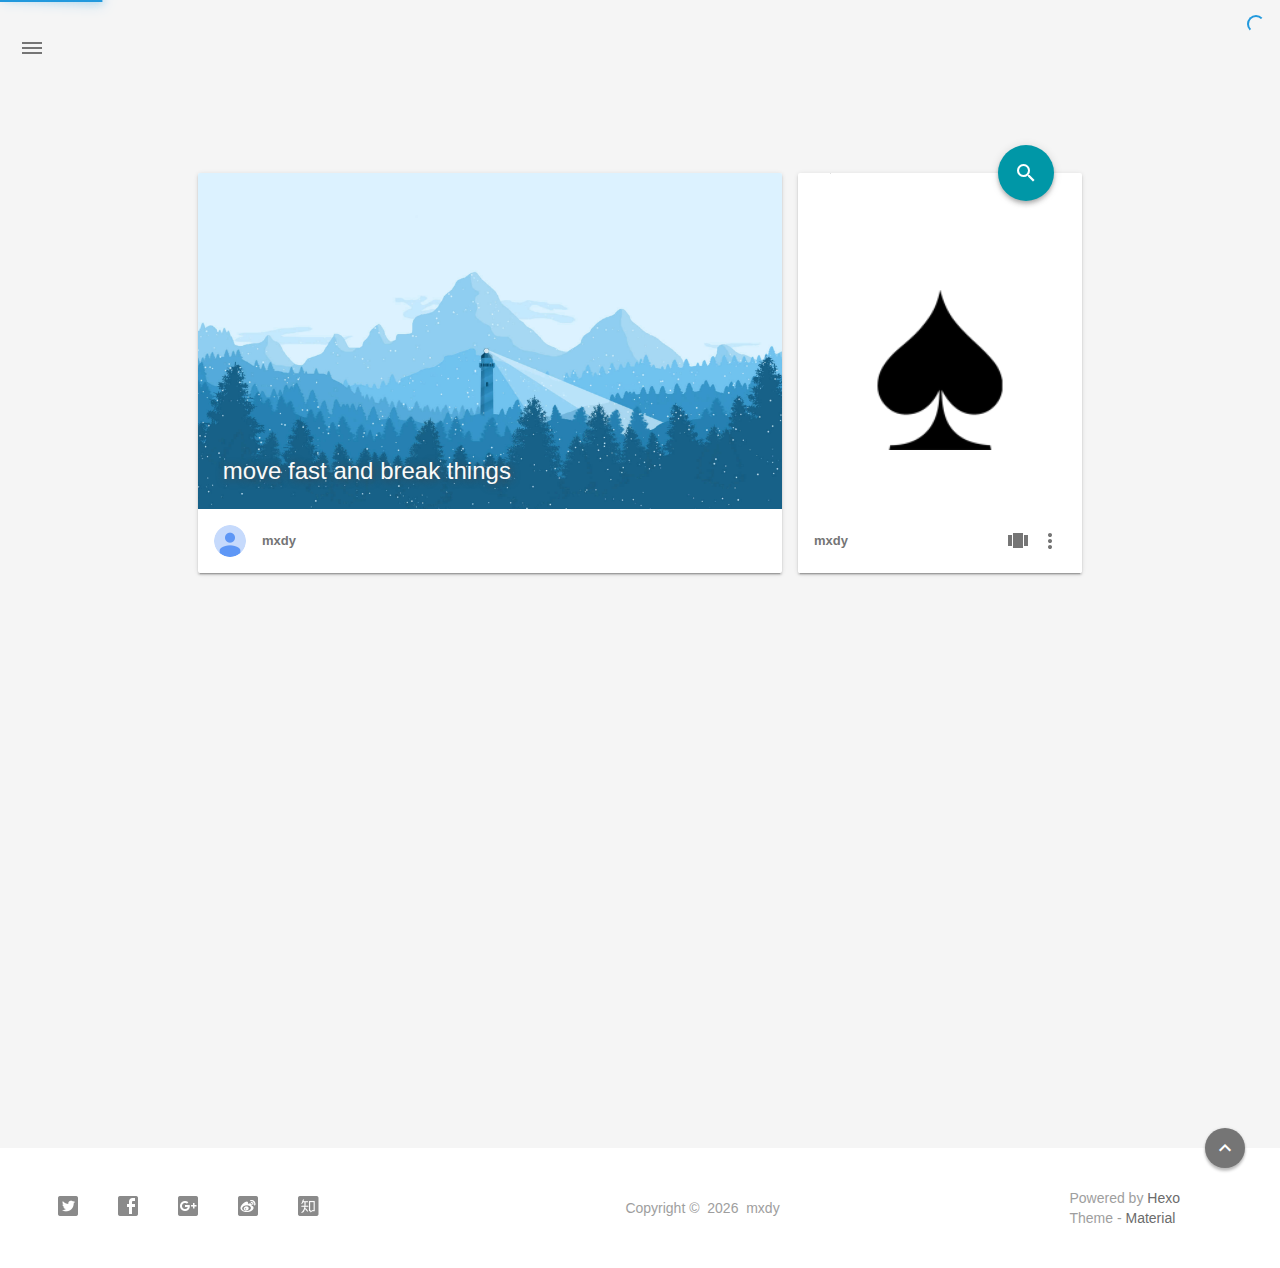
==== commit 23ca7407: "Site updated: 2017-03-16 11:30:41" ====
--- a/index.html
+++ b/index.html
@@ -218,7 +218,7 @@
         <p class="index-top-block-slogan"><a href="#">
         
             
-                Hi, nice to meet you
+                move fast and break things
             
         
         </a></p>
@@ -298,7 +298,7 @@
             
                 <a class="index_share-link" href="http://service.weibo.com/share/share.php?appkey=&title=mxdy&url=http://yoursite.com/&pic=&searchPic=false&style=simple" target="_blank">
                     <li class="mdl-menu__item mdl-js-ripple-effect">
-                        Auf Weibo teilen
+                        شارك على Weibo
                     </li>
                 </a>
             
@@ -306,7 +306,7 @@
             
                 <a class="index_share-link" href="https://twitter.com/intent/tweet?text=mxdy&url=http://yoursite.com/&via=mxdy" target="_blank">
                     <li class="mdl-menu__item mdl-js-ripple-effect">
-                        Auf Twitter teilen
+                        شارك على Twitter
                     </li>
                 </a>
             
@@ -314,7 +314,7 @@
             
                 <a class="index_share-link" href="https://www.facebook.com/sharer/sharer.php?u=http://yoursite.com//index.html" target="_blank">
                     <li class="mdl-menu__item mdl-js-ripple-effect">
-                        Auf Facebook teilen
+                        شارك على Facebook
                     </li>
                 </a>
             
@@ -322,15 +322,33 @@
             
                 <a class="index_share-link" href="https://plus.google.com/share?url=http://yoursite.com/" target="_blank">
                     <li class="mdl-menu__item mdl-js-ripple-effect">
-                        Auf Google+ teilen
+                        شارك على Google+
                     </li>
                 </a>
             
 
             
-
-            
-
+                <a class="index_share-link" href="https://www.linkedin.com/shareArticle?mini=true&url=http://yoursite.com/&title=mxdy" target="_blank">
+                    <li class="mdl-menu__item mdl-js-ripple-effect">
+                        شارك على LinkedIn
+                    </li>
+                </a>
+            
+
+            
+                <a class="post_share-link" href="http://connect.qq.com/widget/shareqq/index.html?site=mxdy&title=mxdy&summary=这是一个神奇的地方&pics=http://yoursite.com/img/favicon.png&url=http://yoursite.com/" target="_blank">
+                    <li class="mdl-menu__item">
+                        شارك على QQ
+                    </li>
+                </a>
+            
+
+            
+                <a class="post_share-link" href="https://telegram.me/share/url?url=http://yoursite.com/&text=mxdy" target="_blank">
+                    <li class="mdl-menu__item">
+                        شارك على Telegram
+                    </li>
+                </a>
             
         </ul>
     </div>
@@ -364,11 +382,15 @@
     <div class="mdl-color-text--grey-600 mdl-card__supporting-text post_entry-content">
         
             
-起开...
+起开今天中午终于把这个个人空间搭建起来了.
+这么大个人了，也需要在忙碌的世界里留下点标记,免得迷路.
+这里没有吵闹的阿三阿四,没有不可理喻的矫情小鳖.只有自己内心的对话.
+人生不可畏,勇敢向前吧.
+
         
         &nbsp;&nbsp;&nbsp;
         <span>
-            <a href="/2017/03/15/你好/" target="_self">Weiterlesen</a>
+            <a href="/2017/03/15/你好/" target="_self">واصل القراءة</a>
         </span>
     </div>
     <!-- Post_entry Info-->
@@ -452,7 +474,7 @@
 
     <!-- Sidebar Email -->
     <a data-toggle="dropdown" class="sidebar-brand" href="#settings-dropdown">
-        youremail@email.com
+        404765437@email.com
         <b class="caret"></b>
     </a>
 </div>
@@ -483,7 +505,7 @@
                 
                     <i class="material-icons sidebar-material-icons">home</i>
                 
-                Home
+                الرئيسية
             </a>
         </li>
         
@@ -496,7 +518,7 @@
                 
                     <i class="material-icons sidebar-material-icons">inbox</i>
                 
-                    Archive
+                    أرشيف
                 <b class="caret"></b>
             </a>
             <ul class="dropdown-menu">
@@ -538,7 +560,7 @@
 
     <a href="https://github.com/viosey/hexo-theme-material"  class="sidebar-footer-text-a" target="_blank">
         <div class="sidebar-text mdl-button mdl-js-button mdl-js-ripple-effect sidebar-footer-text-div" data-upgraded=",MaterialButton,MaterialRipple">
-            Theme - Material
+            سمة - Material
             <span class="sidebar-badge badge-circle">i</span>
         </div>
     </a>
@@ -612,6 +634,12 @@
 
     <!-- Weibo -->
     
+        <a href="http://weibo.com/p/1005052014106760/home?from=page_100505&amp;mod=TAB&amp;is_all=1#place" target="_blank">
+            <button class="mdl-mini-footer--social-btn social-btn" style="background-image: url(/img/footer/footer_ico-weibo.png);">
+                <span class="visuallyhidden">Weibo</span>
+            </button><!--
+     --></a>
+    
 
     <!-- Instagram -->
     
@@ -626,6 +654,12 @@
     
 
     <!-- Zhihu -->
+    
+        <a href="https://www.zhihu.com/people/mxdy/activities" target="_blank">
+            <button class="mdl-mini-footer--social-btn social-btn" style="background-image: url(/img/footer/footer_ico-zhihu.png);">
+                <span class="visuallyhidden">Zhihu</span>
+            </button><!--
+     --></a>
     
 
     <!-- Bilibili -->
@@ -694,6 +728,8 @@
 
 
 
+    <script src="/js/smoothscroll.js"></script>
+
 
 
 
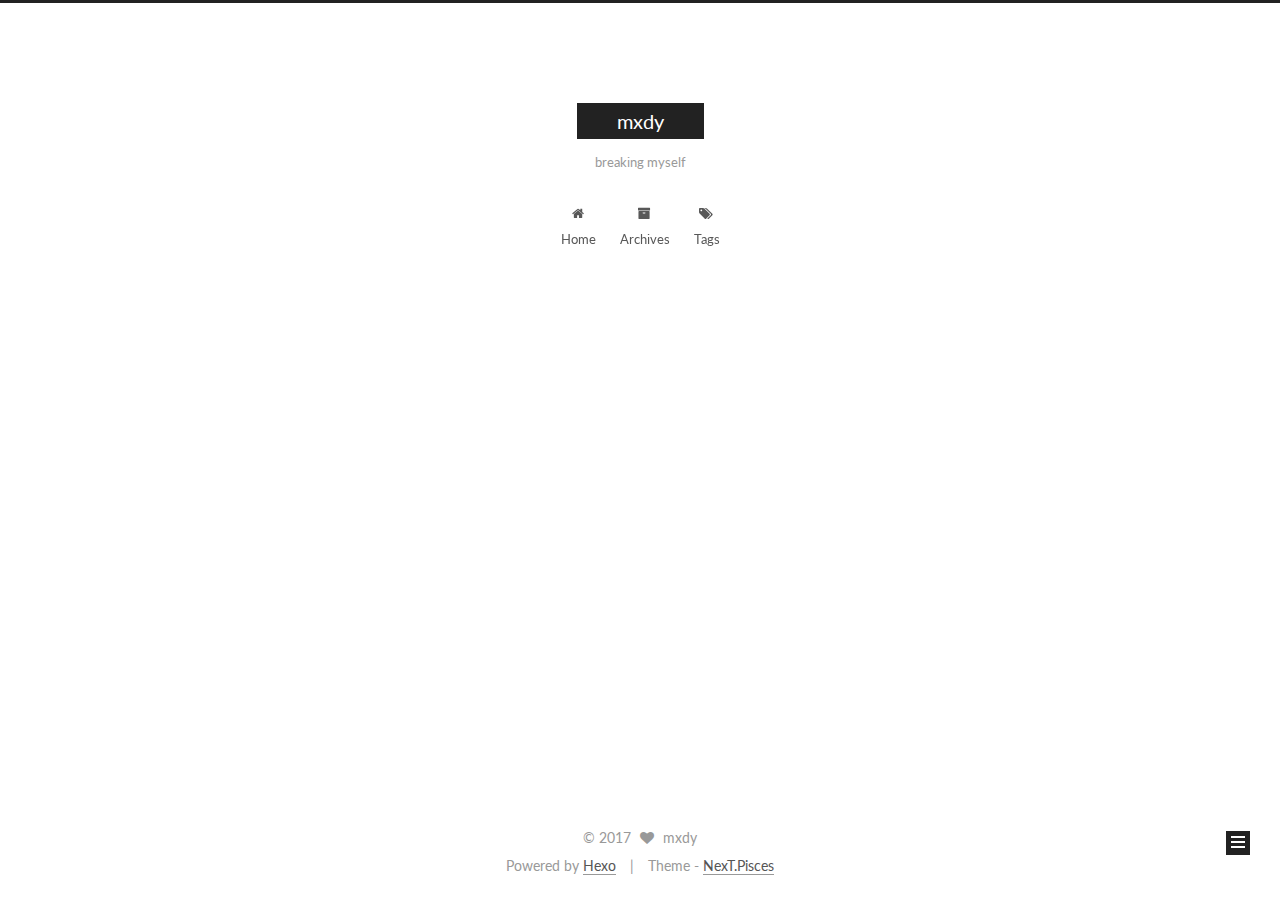
==== commit 224565f4: "Site updated: 2017-03-17 10:04:16" ====
--- a/index.html
+++ b/index.html
@@ -1,764 +1,609 @@
-<!DOCTYPE html>
-<html lang="zh">
-    <head>
-    <!-- 
-        © Material Theme
-        https://github.com/viosey/hexo-theme-material
-        Version: 1.3.0 -->
-
-    <!-- Title -->
-    
-    <title>
-        
-        mxdy
-    </title>
-
-    <!-- Favicons -->
-    <link rel="icon shortcut" type="image/ico" href="/img/favicon.png">
-    <link rel="icon" sizes="192x192" href="/img/favicon.png">
-    <link rel="apple-touch-icon" href="/img/favicon.png">
-
-    <!-- Meta & Info -->
-    <meta charset="utf-8">
-    <meta http-equiv="X-UA-Compatible">
-    <meta name="viewport" content="width=device-width, initial-scale=1">
-    <meta name="theme-color" content="#0097A7">
-    <meta name="author" content="mxdy">
-    <meta name="description" content="这是一个神奇的地方">
-    <meta name="keywords" content="null">
-
-    <!--iOS -->
-    <meta name="viewport" content="width=device-width, initial-scale=1, user-scalable=no">
-    <meta name="apple-mobile-web-app-title" content="Title">
-    <meta name="apple-mobile-web-app-capable" content="yes">
-    <meta name="apple-mobile-web-app-status-bar-style" content="black">
-    <meta name="HandheldFriendly" content="True">
-    <meta name="MobileOptimized" content="480">
-
-    <!-- Add to homescreen for Chrome on Android -->
-    <meta name="mobile-web-app-capable" content="yes">
-
-    <!-- Add to homescreen for Safari on iOS -->
-    <meta name="apple-mobile-web-app-capable" content="yes">
-    <meta name="apple-mobile-web-app-status-bar-style" content="black">
-    <meta name="apple-mobile-web-app-title" content="mxdy">
-
-    <!-- The Open Graph protocol -->
-    <meta property="og:url" content="http://yoursite.com">
-    <meta property="og:type" content="blog">
-    <meta property="og:title" content="mxdy">
-    <meta property="og:description" content="这是一个神奇的地方">
-    
-
-    <!--[if lte IE 9]>
-        <link rel="stylesheet" href="/css/ie-blocker.css">
-
-        
-            <script src="/js/ie-blocker.en.js"></script>
-        
-    <![endif]-->
-
-    <!-- Import CSS -->
-    <link rel="stylesheet" href="/css/material.min.css">
-    <link rel="stylesheet" href="/css/style.min.css">
-    <!-- Config CSS -->
-
-
-<!-- Other Styles -->
-<style>
-  body, html {
-    font-family: Roboto, "Helvetica Neue", Helvetica, "PingFang SC", "Hiragino Sans GB", "Microsoft YaHei", "微软雅黑", Arial, sans-serif;
-  }
-
-  a {
-    color: #00838F;
-  }
-
-  .mdl-card__media,
-  #search-label,
-  #search-form-label:after,
-  #scheme-Paradox .hot_tags-count,
-  #scheme-Paradox .sidebar_archives-count,
-  #scheme-Paradox .sidebar-colored .sidebar-header,
-  #scheme-Paradox .sidebar-colored .sidebar-badge{
-    background-color: #0097A7 !important;
-  }
-
-  /* Sidebar User Drop Down Menu Text Color */
-  #scheme-Paradox .sidebar-colored .sidebar-nav>.dropdown>.dropdown-menu>li>a:hover,
-  #scheme-Paradox .sidebar-colored .sidebar-nav>.dropdown>.dropdown-menu>li>a:focus {
-    color: #0097A7 !important;
-  }
-
-  #post_entry-right-info,
-  .sidebar-colored .sidebar-nav li:hover > a,
-  .sidebar-colored .sidebar-nav li:hover > a i,
-  .sidebar-colored .sidebar-nav li > a:hover,
-  .sidebar-colored .sidebar-nav li > a:hover i,
-  .sidebar-colored .sidebar-nav li > a:focus i,
-  .sidebar-colored .sidebar-nav > .open > a,
-  .sidebar-colored .sidebar-nav > .open > a:hover,
-  .sidebar-colored .sidebar-nav > .open > a:focus,
-  #ds-reset #ds-ctx .ds-ctx-entry .ds-ctx-head a {
-    color: #0097A7 !important;
-  }
-
-  .toTop {
-    background: #757575 !important;
-  }
-
-  .material-layout .material-post>.material-nav,
-  .material-layout .material-index>.material-nav,
-  .material-nav a {
-    color: #757575;
-  }
-
-  #scheme-Paradox .MD-burger-layer {
-    background-color: #757575;
-  }
-
-  #scheme-Paradox #post-toc-trigger-btn {
-    color: #757575;
-  }
-
-  .post-toc a:hover {
-    color: #00838F;
-    text-decoration: underline;
-  }
-</style>
-
-
-<!-- Theme Background Related-->
-
-    <style>
-      body{
-        background-color: #F5F5F5;
-      }
-
-      /* blog_info bottom background */
-      #scheme-Paradox .material-layout .something-else .mdl-card__supporting-text{
-        background-color: #fff;
-      }
-    </style>
-
-
-
-
-<!-- Fade Effect -->
-
-    <style>
-      .fade {
-        transition: all 800ms linear;
-        -webkit-transform: translate3d(0,0,0);
-        -moz-transform: translate3d(0,0,0);
-        -ms-transform: translate3d(0,0,0);
-        -o-transform: translate3d(0,0,0);
-        transform: translate3d(0,0,0);
-        opacity: 1;
-      }
-
-      .fade.out{
-        opacity: 0;
-      }
-    </style>
-
-
-
-    <script src="/js/jquery.min.js"></script>
-    <script src="/js/queue.js"></script>
-
-    <!-- UC Browser Compatible -->
-    <script>
-        var agent = navigator.userAgent.toLowerCase();
-        if(agent.indexOf('ucbrowser')>0) {
-            document.write("<link rel=\"stylesheet\" href=\"/css/uc.css\">");
-            alert('由于 UC 浏览器使用极旧的内核，而本网站使用了一些新的特性。\n为了您能更好的浏览，推荐使用 Chrome 或 Firefox 浏览器。');
-        }
-    </script>
-
-    
-
-    
-
-    <!-- Bing Background -->
-    
-
-    <!-- Custom Head -->
-    
+<!doctype html>
+
+
+
+  
+
+
+<html class="theme-next pisces use-motion" lang="zh-Cn">
+<head>
+  <meta charset="UTF-8"/>
+<meta http-equiv="X-UA-Compatible" content="IE=edge" />
+<meta name="viewport" content="width=device-width, initial-scale=1, maximum-scale=1"/>
+
+
+
+<meta http-equiv="Cache-Control" content="no-transform" />
+<meta http-equiv="Cache-Control" content="no-siteapp" />
+
+
+
+
+
+
+
+
+
+
+
+
+
+
+
+  
+  
+  <link href="/lib/fancybox/source/jquery.fancybox.css?v=2.1.5" rel="stylesheet" type="text/css" />
+
+
+
+
+  
+  
+  
+  
+
+  
+    
+    
+  
+
+  
+
+  
+
+  
+
+  
+
+  
+    
+    
+    <link href="//fonts.googleapis.com/css?family=Lato:300,300italic,400,400italic,700,700italic&subset=latin,latin-ext" rel="stylesheet" type="text/css">
+  
+
+
+
+
+
+
+<link href="/lib/font-awesome/css/font-awesome.min.css?v=4.6.2" rel="stylesheet" type="text/css" />
+
+<link href="/css/main.css?v=5.1.0" rel="stylesheet" type="text/css" />
+
+
+  <meta name="keywords" content="Hexo, NexT" />
+
+
+
+
+
+
+
+
+  <link rel="shortcut icon" type="image/x-icon" href="/favicon.ico?v=5.1.0" />
+
+
+
+
+
+
+<meta name="description" content="这是一个神奇的地方">
+<meta property="og:type" content="website">
+<meta property="og:title" content="mxdy">
+<meta property="og:url" content="http://yoursite.com/index.html">
+<meta property="og:site_name" content="mxdy">
+<meta property="og:description" content="这是一个神奇的地方">
+<meta name="twitter:card" content="summary">
+<meta name="twitter:title" content="mxdy">
+<meta name="twitter:description" content="这是一个神奇的地方">
+
+
+
+<script type="text/javascript" id="hexo.configurations">
+  var NexT = window.NexT || {};
+  var CONFIG = {
+    root: '/',
+    scheme: 'Pisces',
+    sidebar: {"position":"left","display":"post","offset":12,"offset_float":0,"b2t":false,"scrollpercent":false},
+    fancybox: true,
+    motion: true,
+    duoshuo: {
+      userId: '0',
+      author: 'Author'
+    },
+    algolia: {
+      applicationID: '',
+      apiKey: '',
+      indexName: '',
+      hits: {"per_page":10},
+      labels: {"input_placeholder":"Search for Posts","hits_empty":"We didn't find any results for the search: ${query}","hits_stats":"${hits} results found in ${time} ms"}
+    }
+  };
+</script>
+
+
+
+  <link rel="canonical" href="http://yoursite.com/"/>
+
+
+
+
+
+  <title> mxdy </title>
 </head>
 
-
-    
-        <body id="scheme-Paradox" class="lazy">
-            <div class="material-layout  mdl-js-layout has-drawer is-upgraded">
+<body itemscope itemtype="http://schema.org/WebPage" lang="zh-Cn">
+
+  
+
+
+
+
+
+
+
+
+
+
+
+
+
+
+  
+  
+    
+  
+
+  <div class="container one-collumn sidebar-position-left 
+   page-home 
+ ">
+    <div class="headband"></div>
+
+    <header id="header" class="header" itemscope itemtype="http://schema.org/WPHeader">
+      <div class="header-inner"><div class="site-brand-wrapper">
+  <div class="site-meta ">
+    
+
+    <div class="custom-logo-site-title">
+      <a href="/"  class="brand" rel="start">
+        <span class="logo-line-before"><i></i></span>
+        <span class="site-title">mxdy</span>
+        <span class="logo-line-after"><i></i></span>
+      </a>
+    </div>
+      
+        <p class="site-subtitle">breaking myself</p>
+      
+  </div>
+
+  <div class="site-nav-toggle">
+    <button>
+      <span class="btn-bar"></span>
+      <span class="btn-bar"></span>
+      <span class="btn-bar"></span>
+    </button>
+  </div>
+</div>
+
+<nav class="site-nav">
+  
+
+  
+    <ul id="menu" class="menu">
+      
+        
+        <li class="menu-item menu-item-home">
+          <a href="/" rel="section">
+            
+              <i class="menu-item-icon fa fa-fw fa-home"></i> <br />
+            
+            Home
+          </a>
+        </li>
+      
+        
+        <li class="menu-item menu-item-archives">
+          <a href="/archives" rel="section">
+            
+              <i class="menu-item-icon fa fa-fw fa-archive"></i> <br />
+            
+            Archives
+          </a>
+        </li>
+      
+        
+        <li class="menu-item menu-item-tags">
+          <a href="/tags" rel="section">
+            
+              <i class="menu-item-icon fa fa-fw fa-tags"></i> <br />
+            
+            Tags
+          </a>
+        </li>
+      
+
+      
+    </ul>
+  
+
+  
+</nav>
+
+
+
+ </div>
+    </header>
+
+    <main id="main" class="main">
+      <div class="main-inner">
+        <div class="content-wrap">
+          <div id="content" class="content">
+            
+  <section id="posts" class="posts-expand">
+    
+      
+
+  
+
+  
+  
+  
+
+  <article class="post post-type-normal " itemscope itemtype="http://schema.org/Article">
+    <link itemprop="mainEntityOfPage" href="http://yoursite.com/2017/03/15/你好/">
+
+    <span hidden itemprop="author" itemscope itemtype="http://schema.org/Person">
+      <meta itemprop="name" content="mxdy">
+      <meta itemprop="description" content="">
+      <meta itemprop="image" content="/images/avatar.gif">
+    </span>
+
+    <span hidden itemprop="publisher" itemscope itemtype="http://schema.org/Organization">
+      <meta itemprop="name" content="mxdy">
+    </span>
+
+    
+      <header class="post-header">
+
+        
+        
+          <h1 class="post-title" itemprop="name headline">
+            
+            
+              
                 
-
-                <!-- Main Container -->
-                <main class="material-layout__content" id="main">
-
-                    <!-- Top Anchor -->
-                    <div id="top"></div>
-
-                    
-                        <!-- Hamburger Button -->
-                        <button class="MD-burger-icon sidebar-toggle">
-                            <span class="MD-burger-layer"></span>
-                        </button>
-                    
-
-                    <!-- Index Module -->
-<div class="material-index mdl-grid">
-    
-        <!-- Paradox Header -->
-        <!-- Daily pic -->
-<div class="mdl-card mdl-shadow--2dp daily-pic mdl-cell mdl-cell--8-col index-top-block">
-
-    <!-- Pic & Slogan -->
-    <div class="mdl-card__media mdl-color-text--grey-50" style="background-image:url(/img/daily_pic.png)">
-        <p class="index-top-block-slogan"><a href="#">
-        
-            
-                move fast and break things
-            
-        
-        </a></p>
-    </div>
-
-    <!-- Avatar & Name -->
-    <div class="mdl-card__supporting-text meta mdl-color-text--grey-600">
-        <!-- Author Avatar -->
-        <div id="author-avatar">
-            <img src="/img/avatar.png" width="32px" height="32px" alt="avatar">
+                <a class="post-title-link" href="/2017/03/15/你好/" itemprop="url">
+                  Untitled
+                </a>
+              
+            
+          </h1>
+        
+
+        <div class="post-meta">
+          <span class="post-time">
+            
+              <span class="post-meta-item-icon">
+                <i class="fa fa-calendar-o"></i>
+              </span>
+              
+                <span class="post-meta-item-text">Posted on</span>
+              
+              <time title="Post created" itemprop="dateCreated datePublished" datetime="2017-03-15T12:14:07+08:00">
+                2017-03-15
+              </time>
+            
+
+            
+
+            
+          </span>
+
+          
+
+          
+            
+          
+
+          
+          
+
+          
+
+          
+
+          
+
         </div>
-        <div>
-            <strong>mxdy</strong>
-        </div>
-    </div>
-</div>
-
-        <!-- Blog info -->
-<div class="mdl-card mdl-shadow--2dp something-else mdl-cell mdl-cell--8-col mdl-cell--4-col-desktop index-top-block">
-
-    <!-- Search -->
-    
-    <!-- Google -->
-    <div class="mdl-textfield mdl-js-textfield mdl-textfield--expandable" method="post" action="">
-        <label id="search-label" class="mdl-button mdl-js-ripple-effect mdl-js-button mdl-button--fab mdl-color--accent mdl-shadow--4dp" for="search">
-            <i class="material-icons mdl-color-text--white" role="presentation">search</i>
-        </label>
-
-        <form autocomplete="off" id="search-form" method="get" action="//google.com/search" accept-charset="UTF-8" class="mdl-textfield__expandable-holder" target="_blank">
-            <input class="mdl-textfield__input search-input" type="search" name="q" id="search" placeholder="">
-            <label id="search-form-label" class="mdl-textfield__label" for="search"></label>
-
-            <input type="hidden" name="sitesearch" value="http://yoursite.com">
-        </form>
-    </div>
-
-
-
-
-
-
-
-    <!-- LOGO -->
-    <div class="something-else-logo mdl-color--white mdl-color-text--grey-600">
-        <a href="#">
-            <img src="/img/logo.png" alt="logo" />
-        </a>
-    </div>
-
-    <!-- Infomation -->
-    <div class="mdl-card__supporting-text meta meta--fill mdl-color-text--grey-600">
-        <!-- Blog Title -->
-        <div>
-            <strong>mxdy</strong>
-        </div>
-        <div class="section-spacer"></div>
-
-        <!-- Pages -->
-        <button id="show-pages-button" class="mdl-button mdl-js-button mdl-js-ripple-effect mdl-button--icon">
-            <i class="material-icons" role="presentation">view_carousel</i>
-            <span class="visuallyhidden">Pages</span>
-        </button>
-        <ul class="mdl-menu mdl-js-menu mdl-menu--bottom-right" for="show-pages-button">
-            
-        </ul>
-
-        <!-- Menu -->
-        <button id="menubtn" class="mdl-button mdl-js-button mdl-js-ripple-effect mdl-button--icon">
-            <i class="material-icons" role="presentation">more_vert</i>
-            <span class="visuallyhidden">show menu</span>
-        </button>
-        <ul class="mdl-menu mdl-js-menu mdl-menu--bottom-right" for="menubtn">
-            
-
-            
-
-            
-                <a class="index_share-link" href="http://service.weibo.com/share/share.php?appkey=&title=mxdy&url=http://yoursite.com/&pic=&searchPic=false&style=simple" target="_blank">
-                    <li class="mdl-menu__item mdl-js-ripple-effect">
-                        شارك على Weibo
-                    </li>
-                </a>
-            
-
-            
-                <a class="index_share-link" href="https://twitter.com/intent/tweet?text=mxdy&url=http://yoursite.com/&via=mxdy" target="_blank">
-                    <li class="mdl-menu__item mdl-js-ripple-effect">
-                        شارك على Twitter
-                    </li>
-                </a>
-            
-
-            
-                <a class="index_share-link" href="https://www.facebook.com/sharer/sharer.php?u=http://yoursite.com//index.html" target="_blank">
-                    <li class="mdl-menu__item mdl-js-ripple-effect">
-                        شارك على Facebook
-                    </li>
-                </a>
-            
-
-            
-                <a class="index_share-link" href="https://plus.google.com/share?url=http://yoursite.com/" target="_blank">
-                    <li class="mdl-menu__item mdl-js-ripple-effect">
-                        شارك على Google+
-                    </li>
-                </a>
-            
-
-            
-                <a class="index_share-link" href="https://www.linkedin.com/shareArticle?mini=true&url=http://yoursite.com/&title=mxdy" target="_blank">
-                    <li class="mdl-menu__item mdl-js-ripple-effect">
-                        شارك على LinkedIn
-                    </li>
-                </a>
-            
-
-            
-                <a class="post_share-link" href="http://connect.qq.com/widget/shareqq/index.html?site=mxdy&title=mxdy&summary=这是一个神奇的地方&pics=http://yoursite.com/img/favicon.png&url=http://yoursite.com/" target="_blank">
-                    <li class="mdl-menu__item">
-                        شارك على QQ
-                    </li>
-                </a>
-            
-
-            
-                <a class="post_share-link" href="https://telegram.me/share/url?url=http://yoursite.com/&text=mxdy" target="_blank">
-                    <li class="mdl-menu__item">
-                        شارك على Telegram
-                    </li>
-                </a>
-            
-        </ul>
-    </div>
-</div>
-
-    
-    <div class="locate-thumbnail-symbol"></div>
-
-    <!-- Pin on top -->
-    
-
-    <!-- Normal Post -->
-    
-        
-        
-            <!-- Paradox Thumbnail -->
-            <div class="post_entry-module mdl-card mdl-shadow--2dp mdl-cell mdl-cell--12-col fade out">
-    <!-- Post Thumbnail -->
-    
-        
-            <!-- Random Thumbnail -->
-            <div class="post_thumbnail-random mdl-card__media mdl-color-text--grey-50">
-        
-    
-
-        <!-- Post Title -->
-        <p class="article-headline-p"><a href="/2017/03/15/你好/"></a></p>
-    </div>
-
-    <!-- Post Excerpt -->
-    <div class="mdl-color-text--grey-600 mdl-card__supporting-text post_entry-content">
-        
-            
-起开今天中午终于把这个个人空间搭建起来了.
+      </header>
+    
+
+
+    <div class="post-body" itemprop="articleBody">
+
+      
+      
+
+      
+        
+          
+            <hr>
+<h2 id="起开"><a href="#起开" class="headerlink" title="起开"></a>起开</h2><pre><code>今天中午终于把这个个人空间搭建起来了.
 这么大个人了，也需要在忙碌的世界里留下点标记,免得迷路.
 这里没有吵闹的阿三阿四,没有不可理喻的矫情小鳖.只有自己内心的对话.
 人生不可畏,勇敢向前吧.
-
-        
-        &nbsp;&nbsp;&nbsp;
-        <span>
-            <a href="/2017/03/15/你好/" target="_self">واصل القراءة</a>
-        </span>
+</code></pre>
+          
+        
+      
     </div>
-    <!-- Post_entry Info-->
-    <div id="post_entry-info">
-        <div id="post_entry-left-info" class="mdl-card__supporting-text meta mdl-color-text--grey-600 ">
-            <!-- Author Avatar -->
-            <div id="author-avatar">
-                <img src="/img/avatar.png" width="44px" height="44px" alt="mxdy's avatar">
+
+    <div>
+      
+    </div>
+
+    <div>
+      
+    </div>
+
+    <div>
+      
+    </div>
+
+    <footer class="post-footer">
+      
+
+      
+
+      
+
+      
+      
+        <div class="post-eof"></div>
+      
+    </footer>
+  </article>
+
+
+    
+  </section>
+
+  
+
+          
+          </div>
+          
+
+
+          
+
+        </div>
+        
+          
+  
+  <div class="sidebar-toggle">
+    <div class="sidebar-toggle-line-wrap">
+      <span class="sidebar-toggle-line sidebar-toggle-line-first"></span>
+      <span class="sidebar-toggle-line sidebar-toggle-line-middle"></span>
+      <span class="sidebar-toggle-line sidebar-toggle-line-last"></span>
+    </div>
+  </div>
+
+  <aside id="sidebar" class="sidebar">
+    <div class="sidebar-inner">
+
+      
+
+      
+
+      <section class="site-overview sidebar-panel sidebar-panel-active">
+        <div class="site-author motion-element" itemprop="author" itemscope itemtype="http://schema.org/Person">
+          <img class="site-author-image" itemprop="image"
+               src="/images/avatar.gif"
+               alt="mxdy" />
+          <p class="site-author-name" itemprop="name">mxdy</p>
+           
+              <p class="site-description motion-element" itemprop="description">这是一个神奇的地方</p>
+          
+        </div>
+        <nav class="site-state motion-element">
+
+          
+            <div class="site-state-item site-state-posts">
+              <a href="/archives">
+                <span class="site-state-item-count">1</span>
+                <span class="site-state-item-name">posts</span>
+              </a>
             </div>
-            <div>
-                <strong>mxdy</strong>
-                <span>3月 15, 2017</span>
-            </div>
+          
+
+          
+
+          
+
+        </nav>
+
+        
+
+        <div class="links-of-author motion-element">
+          
         </div>
-        <div id="post_entry-right-info">
-            <!-- Category -->
-            <span class="post_entry-category">
-                
-            </span>
-
-            
-
-            <!-- Post Views -->
-            <span class="post_entry-views">
-            </span>
-        </div>
+
+        
+        
+
+        
+        
+
+        
+
+
+      </section>
+
+      
+
+      
+
     </div>
+  </aside>
+
+
+        
+      </div>
+    </main>
+
+    <footer id="footer" class="footer">
+      <div class="footer-inner">
+        <div class="copyright" >
+  
+  &copy; 
+  <span itemprop="copyrightYear">2017</span>
+  <span class="with-love">
+    <i class="fa fa-heart"></i>
+  </span>
+  <span class="author" itemprop="copyrightHolder">mxdy</span>
 </div>
 
-        
-        
-        
-    
-
-    
-
-    
-        <script>
-    var randomNum;
-
-    var locatePost = $('.locate-thumbnail-symbol').next();
-    for(var i = 0; i < 10; i++) {
-        randomNum = Math.floor(Math.random() * 19 + 1);
-
-        locatePost.children('.post_thumbnail-random').attr('id', 'random_thumbnail-'+randomNum);
-        locatePost.children('.post_thumbnail-random').css('background-image', 'url(' + '/img/random/material-' + randomNum + '.png' + ')')
-
-        locatePost = locatePost.next();
-    }
+
+<div class="powered-by">
+  Powered by <a class="theme-link" href="https://hexo.io">Hexo</a>
+</div>
+
+<div class="theme-info">
+  Theme -
+  <a class="theme-link" href="https://github.com/iissnan/hexo-theme-next">
+    NexT.Pisces
+  </a>
+</div>
+
+
+        
+
+        
+      </div>
+    </footer>
+
+    
+      <div class="back-to-top">
+        <i class="fa fa-arrow-up"></i>
+        
+      </div>
+    
+    
+  </div>
+
+  
+
+<script type="text/javascript">
+  if (Object.prototype.toString.call(window.Promise) !== '[object Function]') {
+    window.Promise = null;
+  }
 </script>
 
-    
-</div>
-
-
-                    
-                        <!-- Overlay For Active Sidebar -->
-<div class="sidebar-overlay"></div>
-
-<!-- Material sidebar -->
-<aside id="sidebar" class="sidebar sidebar-colored sidebar-fixed-left" role="navigation">
-    <div id="sidebar-main">
-        <!-- Sidebar Header -->
-        <div class="sidebar-header header-cover" style="background-image: url(/img/sidebar_header.png);">
-    <!-- Top bar -->
-    <div class="top-bar"></div>
-
-    <!-- Sidebar toggle button -->
-    <button type="button" class="sidebar-toggle mdl-button mdl-js-button mdl-js-ripple-effect mdl-button--icon" style="display: initial;" data-upgraded=",MaterialButton,MaterialRipple">
-        <i class="material-icons">clear_all</i>
-        <span class="mdl-button__ripple-container">
-            <span class="mdl-ripple">
-            </span>
-        </span>
-    </button>
-
-    <!-- Sidebar Avatar -->
-    <div class="sidebar-image">
-        <img src="/img/avatar.png" alt="mxdy's avatar">
-    </div>
-
-    <!-- Sidebar Email -->
-    <a data-toggle="dropdown" class="sidebar-brand" href="#settings-dropdown">
-        404765437@email.com
-        <b class="caret"></b>
-    </a>
-</div>
-
-
-        <!-- Sidebar Navigation  -->
-        <ul class="nav sidebar-nav">
-    <!-- User dropdown  -->
-    <li class="dropdown">
-        <ul id="settings-dropdown" class="dropdown-menu">
-            
-                <li>
-                    <a href="#" target="_blank" title="Email Me">
-                        
-                            <i class="material-icons sidebar-material-icons sidebar-indent-left1pc-element">email</i>
-                        
-                        Email Me
-                    </a>
-                </li>
-            
-        </ul>
-    </li>
-
-    <!-- Homepage -->
-    
-        <li id="sidebar-first-li">
-            <a href="/" target="_self">
-                
-                    <i class="material-icons sidebar-material-icons">home</i>
-                
-                الرئيسية
-            </a>
-        </li>
-        
-    
-
-    <!-- Archives  -->
-    
-        <li class="dropdown">
-            <a href="#" class="ripple-effect dropdown-toggle" data-toggle="dropdown">
-                
-                    <i class="material-icons sidebar-material-icons">inbox</i>
-                
-                    أرشيف
-                <b class="caret"></b>
-            </a>
-            <ul class="dropdown-menu">
-            <li>
-                <a class="sidebar_archives-link" href="/archives/2017/03/">三月 2017<span class="sidebar_archives-count">1</span></a>
-            </ul>
-        </li>
-        
-    
-
-    <!-- Categories  -->
-    
-
-    <!-- Pages  -->
-    
-
-    <!-- Article Number  -->
-    
-</ul>
-
-
-        <!-- Sidebar Footer -->
-        <!--
-I'm glad you use this theme, the development is no so easy, I hope you can keep the copyright, I will thank you so much.
-If you still want to delete the copyrights, could you still retain the first one? Which namely "Theme Material"
-It will not impact the appearance and can give developers a lot of support :)
-
-很高兴您使用并喜欢该主题，开发不易 十分谢谢与希望您可以保留一下版权声明。
-如果您仍然想删除的话 能否只保留第一项呢？即 "Theme Material"
-它不会影响美观并可以给开发者很大的支持和动力。 :)
--->
-
-<!-- Sidebar Divider -->
-
-    <div class="sidebar-divider"></div>
-
-
-<!-- Theme Material -->
-
-    <a href="https://github.com/viosey/hexo-theme-material"  class="sidebar-footer-text-a" target="_blank">
-        <div class="sidebar-text mdl-button mdl-js-button mdl-js-ripple-effect sidebar-footer-text-div" data-upgraded=",MaterialButton,MaterialRipple">
-            سمة - Material
-            <span class="sidebar-badge badge-circle">i</span>
-        </div>
-    </a>
-
-
-<!-- Help & Support -->
-<!--
-
--->
-
-<!-- Feedback -->
-<!--
-
--->
-
-<!-- About Theme -->
-<!--
-
--->
-
-    </div>
-
-    <!-- Sidebar Image -->
-    
-
-</aside>
-
-                    
-
-                    
-                        <!-- Footer Top Button -->
-                        <div class="toTop-wrap">
-    <a href="#top" class="toTop">
-        <i class="material-icons footer_top-i">expand_less</i>
-    </a>
-</div>
-
-                    
-
-                    <!--Footer-->
-<footer class="mdl-mini-footer" id="bottom">
-    
-        <!-- Paradox Footer Left Section -->
-        <div class="mdl-mini-footer--left-section sns-list">
-    <!-- Twitter -->
-    
-        <a href="https://twitter.com/twitter" target="_blank">
-            <button class="mdl-mini-footer--social-btn social-btn" style="background-image: url(/img/footer/footer_ico-twitter.png);">
-                <span class="visuallyhidden">Twitter</span>
-            </button><!--
-     --></a>
-    
-
-    <!-- Facebook -->
-    
-        <a href="https://www.facebook.com/facebook" target="_blank">
-            <button class="mdl-mini-footer--social-btn social-btn" style="background-image: url(/img/footer/footer_ico-facebook.png);">
-                <span class="visuallyhidden">Facebook</span>
-            </button><!--
-     --></a>
-    
-
-    <!-- Google + -->
-    
-        <a href="https://www.google.com/" target="_blank">
-            <button class="mdl-mini-footer--social-btn social-btn" style="background-image: url(/img/footer/footer_ico-gplus.png);">
-                <span class="visuallyhidden">Google Plus</span>
-            </button><!--
-     --></a>
-    
-
-    <!-- Weibo -->
-    
-        <a href="http://weibo.com/p/1005052014106760/home?from=page_100505&amp;mod=TAB&amp;is_all=1#place" target="_blank">
-            <button class="mdl-mini-footer--social-btn social-btn" style="background-image: url(/img/footer/footer_ico-weibo.png);">
-                <span class="visuallyhidden">Weibo</span>
-            </button><!--
-     --></a>
-    
-
-    <!-- Instagram -->
-    
-
-    <!-- Tumblr -->
-    
-
-    <!-- Github -->
-    
-
-    <!-- LinkedIn -->
-    
-
-    <!-- Zhihu -->
-    
-        <a href="https://www.zhihu.com/people/mxdy/activities" target="_blank">
-            <button class="mdl-mini-footer--social-btn social-btn" style="background-image: url(/img/footer/footer_ico-zhihu.png);">
-                <span class="visuallyhidden">Zhihu</span>
-            </button><!--
-     --></a>
-    
-
-    <!-- Bilibili -->
-    
-
-    <!-- Telegram -->
-    
-</div>
-
-
-        <!--Copyright-->
-        <div id="copyright">
-            Copyright&nbsp;©&nbsp;
-            <script type="text/javascript">
-                var fd = new Date();
-                document.write(fd.getFullYear());
-            </script>
-            &nbsp;mxdy
-        </div>
-
-        <!-- Paradox Footer Right Section -->
-
-        <!--
-        I am glad you use this theme, the development is no so easy, I hope you can keep the copyright.
-        It will not impact the appearance and can give developers a lot of support :)
-
-        很高兴您使用该主题，开发不易，希望您可以保留一下版权声明。
-        它不会影响美观并可以给开发者很大的支持。 :)
-        -->
-
-        <div class="mdl-mini-footer--right-section">
-            <div>
-                <div class="footer-develop-div">Powered by <a href="https://hexo.io" target="_blank" class="footer-develop-a">Hexo</a></div>
-                <div class="footer-develop-div">Theme - <a href="https://github.com/viosey/hexo-theme-material" target="_blank" class="footer-develop-a">Material</a></div>
-            </div>
-        </div>
-    
-</footer>
-
-
-                    <!-- Import File -->
-<script src="/js/lazyload.min.js"></script>
-<script src="/js/js.min.js"></script>
-<script src="/js/nprogress.js"></script>
-
-<script type="text/javascript">
-    NProgress.configure({
-        showSpinner: true
-    });
-    NProgress.start();
-    $('#nprogress .bar').css({
-        'background': '#29d'
-    });
-    $('#nprogress .peg').css({
-        'box-shadow': '0 0 10px #29d, 0 0 15px #29d'
-    });
-    $('#nprogress .spinner-icon').css({
-        'border-top-color': '#29d',
-        'border-left-color': '#29d'
-    });
-    setTimeout(function() {
-        NProgress.done();
-        $('.fade').removeClass('out');
-    }, 800);
-</script>
-
-
-
-    <script src="/js/smoothscroll.js"></script>
-
-
-
-
-
-
-
-
-
-
-
-<!-- Swiftye -->
-
-
-<!-- Local Search-->
-
-
-<!-- Window Load-->
-<script>
-    $(window).load(function() {
-        // Post_Toc parent position fixed
-        $('.post-toc-wrap').parent('.mdl-menu__container').css('position', 'fixed');
-    });
-</script>
-
-<!-- MathJax Load-->
-
-
-                </main>
-            </div>
-        </body>
-    
+
+
+
+
+
+
+
+
+  
+
+
+
+
+  
+  <script type="text/javascript" src="/lib/jquery/index.js?v=2.1.3"></script>
+
+  
+  <script type="text/javascript" src="/lib/fastclick/lib/fastclick.min.js?v=1.0.6"></script>
+
+  
+  <script type="text/javascript" src="/lib/jquery_lazyload/jquery.lazyload.js?v=1.9.7"></script>
+
+  
+  <script type="text/javascript" src="/lib/velocity/velocity.min.js?v=1.2.1"></script>
+
+  
+  <script type="text/javascript" src="/lib/velocity/velocity.ui.min.js?v=1.2.1"></script>
+
+  
+  <script type="text/javascript" src="/lib/fancybox/source/jquery.fancybox.pack.js?v=2.1.5"></script>
+
+
+  
+
+
+  <script type="text/javascript" src="/js/src/utils.js?v=5.1.0"></script>
+
+  <script type="text/javascript" src="/js/src/motion.js?v=5.1.0"></script>
+
+
+
+  
+  
+
+
+  <script type="text/javascript" src="/js/src/affix.js?v=5.1.0"></script>
+
+  <script type="text/javascript" src="/js/src/schemes/pisces.js?v=5.1.0"></script>
+
+
+
+  
+
+  
+
+
+  <script type="text/javascript" src="/js/src/bootstrap.js?v=5.1.0"></script>
+
+
+
+  
+
+
+
+  
+
+
+
+
+	
+
+
+
+
+
+  
+
+
+
+
+
+  
+
+
+
+
+
+  
+
+
+
+  
+  
+
+  
+
+  
+
+  
+
+  
+
+
+  
+
+</body>
 </html>
--- a/css/main.css
+++ b/css/main.css
@@ -0,0 +1,2533 @@
+/* normalize.css v3.0.2 | MIT License | git.io/normalize */
+html {
+  font-family: sans-serif; /* 1 */
+  -ms-text-size-adjust: 100%; /* 2 */
+  -webkit-text-size-adjust: 100%; /* 2 */
+}
+body {
+  margin: 0;
+}
+article,
+aside,
+details,
+figcaption,
+figure,
+footer,
+header,
+hgroup,
+main,
+menu,
+nav,
+section,
+summary {
+  display: block;
+}
+audio,
+canvas,
+progress,
+video {
+  display: inline-block; /* 1 */
+  vertical-align: baseline; /* 2 */
+}
+audio:not([controls]) {
+  display: none;
+  height: 0;
+}
+[hidden],
+template {
+  display: none;
+}
+a {
+  background-color: transparent;
+}
+a:active,
+a:hover {
+  outline: 0;
+}
+abbr[title] {
+  border-bottom: 1px dotted;
+}
+b,
+strong {
+  font-weight: bold;
+}
+dfn {
+  font-style: italic;
+}
+h1 {
+  font-size: 2em;
+  margin: 0.67em 0;
+}
+mark {
+  background: #ff0;
+  color: #000;
+}
+small {
+  font-size: 80%;
+}
+sub,
+sup {
+  font-size: 75%;
+  line-height: 0;
+  position: relative;
+  vertical-align: baseline;
+}
+sup {
+  top: -0.5em;
+}
+sub {
+  bottom: -0.25em;
+}
+img {
+  border: 0;
+}
+svg:not(:root) {
+  overflow: hidden;
+}
+figure {
+  margin: 1em 40px;
+}
+hr {
+  -moz-box-sizing: content-box;
+  box-sizing: content-box;
+  height: 0;
+}
+pre {
+  overflow: auto;
+}
+code,
+kbd,
+pre,
+samp {
+  font-family: monospace, monospace;
+  font-size: 1em;
+}
+button,
+input,
+optgroup,
+select,
+textarea {
+  color: inherit; /* 1 */
+  font: inherit; /* 2 */
+  margin: 0; /* 3 */
+}
+button {
+  overflow: visible;
+}
+button,
+select {
+  text-transform: none;
+}
+button,
+html input[type="button"],
+input[type="reset"],
+input[type="submit"] {
+  -webkit-appearance: button; /* 2 */
+  cursor: pointer; /* 3 */
+}
+button[disabled],
+html input[disabled] {
+  cursor: default;
+}
+button::-moz-focus-inner,
+input::-moz-focus-inner {
+  border: 0;
+  padding: 0;
+}
+input {
+  line-height: normal;
+}
+input[type="checkbox"],
+input[type="radio"] {
+  box-sizing: border-box; /* 1 */
+  padding: 0; /* 2 */
+}
+input[type="number"]::-webkit-inner-spin-button,
+input[type="number"]::-webkit-outer-spin-button {
+  height: auto;
+}
+input[type="search"] {
+  -webkit-appearance: textfield; /* 1 */
+  -moz-box-sizing: content-box;
+  -webkit-box-sizing: content-box; /* 2 */
+  box-sizing: content-box;
+}
+input[type="search"]::-webkit-search-cancel-button,
+input[type="search"]::-webkit-search-decoration {
+  -webkit-appearance: none;
+}
+fieldset {
+  border: 1px solid #c0c0c0;
+  margin: 0 2px;
+  padding: 0.35em 0.625em 0.75em;
+}
+legend {
+  border: 0; /* 1 */
+  padding: 0; /* 2 */
+}
+textarea {
+  overflow: auto;
+}
+optgroup {
+  font-weight: bold;
+}
+table {
+  border-collapse: collapse;
+  border-spacing: 0;
+}
+td,
+th {
+  padding: 0;
+}
+::selection {
+  background: #262a30;
+  color: #fff;
+}
+body {
+  position: relative;
+  font-family: 'Lato', "PingFang SC", "Microsoft YaHei", sans-serif;
+  font-size: 14px;
+  line-height: 2;
+  color: #555;
+  background: #fff;
+}
+@media (max-width: 767px) {
+  body {
+    padding-right: 0 !important;
+  }
+}
+@media (min-width: 768px) and (max-width: 991px) {
+  body {
+    padding-right: 0 !important;
+  }
+}
+@media (min-width: 1600px) {
+  body {
+    font-size: 16px;
+  }
+}
+h1,
+h2,
+h3,
+h4,
+h5,
+h6 {
+  margin: 0;
+  padding: 0;
+  font-weight: bold;
+  line-height: 1.5;
+  font-family: 'Lato', "PingFang SC", "Microsoft YaHei", sans-serif;
+}
+h2,
+h3,
+h4,
+h5,
+h6 {
+  margin: 20px 0 15px;
+}
+h1 {
+  font-size: 22px;
+}
+@media (max-width: 767px) {
+  h1 {
+    font-size: 18px;
+  }
+}
+h2 {
+  font-size: 20px;
+}
+@media (max-width: 767px) {
+  h2 {
+    font-size: 16px;
+  }
+}
+h3 {
+  font-size: 18px;
+}
+@media (max-width: 767px) {
+  h3 {
+    font-size: 14px;
+  }
+}
+h4 {
+  font-size: 16px;
+}
+@media (max-width: 767px) {
+  h4 {
+    font-size: 12px;
+  }
+}
+h5 {
+  font-size: 14px;
+}
+@media (max-width: 767px) {
+  h5 {
+    font-size: 10px;
+  }
+}
+h6 {
+  font-size: 12px;
+}
+@media (max-width: 767px) {
+  h6 {
+    font-size: 8px;
+  }
+}
+p {
+  margin: 0 0 25px 0;
+}
+a {
+  color: #555;
+  text-decoration: none;
+  border-bottom: 1px solid #999;
+  word-wrap: break-word;
+}
+a:hover {
+  color: #222;
+  border-bottom-color: #222;
+}
+blockquote {
+  margin: 0;
+  padding: 0;
+}
+img {
+  display: block;
+  margin: auto;
+  max-width: 100%;
+  height: auto;
+}
+hr {
+  margin: 40px 0;
+  height: 3px;
+  border: none;
+  background-color: #ddd;
+  background-image: repeating-linear-gradient(-45deg, #fff, #fff 4px, transparent 4px, transparent 8px);
+}
+blockquote {
+  padding: 0 15px;
+  color: #666;
+  border-left: 4px solid #ddd;
+}
+blockquote cite::before {
+  content: "-";
+  padding: 0 5px;
+}
+dt {
+  font-weight: 700;
+}
+dd {
+  margin: 0;
+  padding: 0;
+}
+.text-left {
+  text-align: left;
+}
+.text-center {
+  text-align: center;
+}
+.text-right {
+  text-align: right;
+}
+.text-justify {
+  text-align: justify;
+}
+.text-nowrap {
+  white-space: nowrap;
+}
+.text-lowercase {
+  text-transform: lowercase;
+}
+.text-uppercase {
+  text-transform: uppercase;
+}
+.text-capitalize {
+  text-transform: capitalize;
+}
+.center-block {
+  display: block;
+  margin-left: auto;
+  margin-right: auto;
+}
+.clearfix:before,
+.clearfix:after {
+  content: " ";
+  display: table;
+}
+.clearfix:after {
+  clear: both;
+}
+.pullquote {
+  width: 45%;
+}
+.pullquote.left {
+  float: left;
+  margin-left: 5px;
+  margin-right: 10px;
+}
+.pullquote.right {
+  float: right;
+  margin-left: 10px;
+  margin-right: 5px;
+}
+.affix.affix.affix {
+  position: fixed;
+}
+.translation {
+  margin-top: -20px;
+  font-size: 14px;
+  color: #999;
+}
+.scrollbar-measure {
+  width: 100px;
+  height: 100px;
+  overflow: scroll;
+  position: absolute;
+  top: -9999px;
+}
+.use-motion .motion-element {
+  opacity: 0;
+}
+table {
+  margin: 20px 0;
+  width: 100%;
+  border-collapse: collapse;
+  border-spacing: 0;
+  border: 1px solid #ddd;
+  font-size: 14px;
+  table-layout: fixed;
+  word-wrap: break-all;
+}
+table>tbody>tr:nth-of-type(odd) {
+  background-color: #f9f9f9;
+}
+table>tbody>tr:hover {
+  background-color: #f5f5f5;
+}
+caption,
+th,
+td {
+  padding: 8px;
+  text-align: left;
+  vertical-align: middle;
+  font-weight: normal;
+}
+th,
+td {
+  border-bottom: 3px solid #ddd;
+  border-right: 1px solid #eee;
+}
+th {
+  padding-bottom: 10px;
+  font-weight: 700;
+}
+td {
+  border-bottom-width: 1px;
+}
+html,
+body {
+  height: 100%;
+}
+.container {
+  position: relative;
+  min-height: 100%;
+}
+.header-inner {
+  margin: 0 auto;
+  padding: 100px 0 70px;
+  width: 700px;
+}
+@media (min-width: 1600px) {
+  .container .header-inner {
+    width: 900px;
+  }
+}
+.main {
+  padding-bottom: 150px;
+}
+.main-inner {
+  margin: 0 auto;
+  width: 700px;
+}
+@media (min-width: 1600px) {
+  .container .main-inner {
+    width: 900px;
+  }
+}
+.footer {
+  position: absolute;
+  left: 0;
+  bottom: 0;
+  width: 100%;
+  min-height: 50px;
+}
+.footer-inner {
+  box-sizing: border-box;
+  margin: 20px auto;
+  width: 700px;
+}
+@media (min-width: 1600px) {
+  .container .footer-inner {
+    width: 900px;
+  }
+}
+pre,
+.highlight {
+  overflow: auto;
+  margin: 20px 0;
+  padding: 0;
+  font-size: 13px;
+  color: #4d4d4c;
+  background: #f7f7f7;
+  line-height: 1.6;
+}
+pre,
+code {
+  font-family: consolas, Menlo, "PingFang SC", "Microsoft YaHei", monospace;
+}
+code {
+  padding: 2px 4px;
+  word-wrap: break-word;
+  color: #555;
+  background: #eee;
+  border-radius: 3px;
+  font-size: 13px;
+}
+pre code {
+  padding: 0;
+  color: #4d4d4c;
+  background: none;
+  text-shadow: none;
+}
+.highlight {
+  border-radius: 1px;
+}
+.highlight pre {
+  border: none;
+  margin: 0;
+  padding: 10px 0;
+}
+.highlight table {
+  margin: 0;
+  width: auto;
+  border: none;
+}
+.highlight td {
+  border: none;
+  padding: 0;
+}
+.highlight figcaption {
+  font-size: 1em;
+  color: #4d4d4c;
+  line-height: 1em;
+  margin-bottom: 1em;
+}
+.highlight figcaption:before,
+.highlight figcaption:after {
+  content: " ";
+  display: table;
+}
+.highlight figcaption:after {
+  clear: both;
+}
+.highlight figcaption a {
+  float: right;
+  color: #4d4d4c;
+}
+.highlight figcaption a:hover {
+  border-bottom-color: #4d4d4c;
+}
+.highlight .gutter pre {
+  padding-left: 10px;
+  padding-right: 10px;
+  color: #869194;
+  text-align: right;
+  background-color: #eff2f3;
+}
+.highlight .code pre {
+  padding-left: 10px;
+  padding-right: 10px;
+  background-color: #f7f7f7;
+}
+.highlight .line {
+  height: 20px;
+}
+.gutter {
+  -webkit-user-select: none;
+  -moz-user-select: none;
+  -ms-user-select: none;
+  user-select: none;
+}
+.gist table {
+  width: auto;
+}
+.gist table td {
+  border: none;
+}
+pre .deletion {
+  background: #fdd;
+}
+pre .addition {
+  background: #dfd;
+}
+pre .meta {
+  color: #8959a8;
+}
+pre .comment {
+  color: #8e908c;
+}
+pre .variable,
+pre .attribute,
+pre .tag,
+pre .regexp,
+pre .ruby .constant,
+pre .xml .tag .title,
+pre .xml .pi,
+pre .xml .doctype,
+pre .html .doctype,
+pre .css .id,
+pre .css .class,
+pre .css .pseudo {
+  color: #c82829;
+}
+pre .number,
+pre .preprocessor,
+pre .built_in,
+pre .literal,
+pre .params,
+pre .constant,
+pre .command {
+  color: #f5871f;
+}
+pre .ruby .class .title,
+pre .css .rules .attribute,
+pre .string,
+pre .value,
+pre .inheritance,
+pre .header,
+pre .ruby .symbol,
+pre .xml .cdata,
+pre .special,
+pre .number,
+pre .formula {
+  color: #718c00;
+}
+pre .title,
+pre .css .hexcolor {
+  color: #3e999f;
+}
+pre .function,
+pre .python .decorator,
+pre .python .title,
+pre .ruby .function .title,
+pre .ruby .title .keyword,
+pre .perl .sub,
+pre .javascript .title,
+pre .coffeescript .title {
+  color: #4271ae;
+}
+pre .keyword,
+pre .javascript .function {
+  color: #8959a8;
+}
+.full-image.full-image.full-image {
+  border: none;
+  max-width: 100%;
+  width: auto;
+  margin: 20px auto;
+}
+@media (min-width: 992px) {
+  .full-image.full-image.full-image {
+    max-width: none;
+    width: 110%;
+    margin: 25px -5%;
+  }
+}
+.blockquote-center,
+.page-home .post-type-quote blockquote,
+.page-post-detail .post-type-quote blockquote {
+  position: relative;
+  margin: 40px 0;
+  padding: 0;
+  border-left: none;
+  text-align: center;
+}
+.blockquote-center::before,
+.page-home .post-type-quote blockquote::before,
+.page-post-detail .post-type-quote blockquote::before,
+.blockquote-center::after,
+.page-home .post-type-quote blockquote::after,
+.page-post-detail .post-type-quote blockquote::after {
+  position: absolute;
+  content: ' ';
+  display: block;
+  width: 100%;
+  height: 24px;
+  opacity: 0.2;
+  background-repeat: no-repeat;
+  background-position: 0 -6px;
+  background-size: 22px 22px;
+}
+.blockquote-center::before,
+.page-home .post-type-quote blockquote::before,
+.page-post-detail .post-type-quote blockquote::before {
+  top: -20px;
+  background-image: url("../images/quote-l.svg");
+  border-top: 1px solid #ccc;
+}
+.blockquote-center::after,
+.page-home .post-type-quote blockquote::after,
+.page-post-detail .post-type-quote blockquote::after {
+  bottom: -20px;
+  background-image: url("../images/quote-r.svg");
+  border-bottom: 1px solid #ccc;
+  background-position: 100% 8px;
+}
+.blockquote-center p,
+.page-home .post-type-quote blockquote p,
+.page-post-detail .post-type-quote blockquote p,
+.blockquote-center div,
+.page-home .post-type-quote blockquote div,
+.page-post-detail .post-type-quote blockquote div {
+  text-align: center;
+}
+.post .post-body .group-picture img {
+  box-sizing: border-box;
+  padding: 0 3px;
+  border: none;
+}
+.post .group-picture-row {
+  overflow: hidden;
+  margin-top: 6px;
+}
+.post .group-picture-row:first-child {
+  margin-top: 0;
+}
+.post .group-picture-column {
+  float: left;
+}
+.page-post-detail .post-body .group-picture-column {
+  float: none;
+  margin-top: 10px;
+  width: auto !important;
+}
+.page-post-detail .post-body .group-picture-column img {
+  margin: 0 auto;
+}
+.page-archive .group-picture-container {
+  overflow: hidden;
+}
+.page-archive .group-picture-row {
+  float: left;
+}
+.page-archive .group-picture-row:first-child {
+  margin-top: 6px;
+}
+.page-archive .group-picture-column {
+  max-width: 150px;
+  max-height: 150px;
+}
+.note {
+  padding: 20px;
+  margin: 20px 0;
+  border: 1px solid #eee;
+  border-left-width: 5px;
+  border-radius: 3px;
+}
+.note h2,
+.note h3,
+.note h4,
+.note h5,
+.note h6 {
+  margin-top: 0;
+  margin-bottom: 5px;
+}
+.note p:last-child {
+  margin-bottom: 0;
+}
+.note code {
+  border-radius: 3px;
+}
+.note+.note {
+  margin-top: -5px;
+}
+.default {
+  border-left-color: #777;
+}
+.default h2,
+.default h3,
+.default h4,
+.default h5,
+.default h6 {
+  color: #777;
+}
+.primary {
+  border-left-color: #428bca;
+}
+.primary h2,
+.primary h3,
+.primary h4,
+.primary h5,
+.primary h6 {
+  color: #428bca;
+}
+.success {
+  border-left-color: #5cb85c;
+}
+.success h2,
+.success h3,
+.success h4,
+.success h5,
+.success h6 {
+  color: #5cb85c;
+}
+.danger {
+  border-left-color: #d9534f;
+}
+.danger h2,
+.danger h3,
+.danger h4,
+.danger h5,
+.danger h6 {
+  color: #d9534f;
+}
+.warning {
+  border-left-color: #f0ad4e;
+}
+.warning h2,
+.warning h3,
+.warning h4,
+.warning h5,
+.warning h6 {
+  color: #f0ad4e;
+}
+.info {
+  border-left-color: #5bc0de;
+}
+.info h2,
+.info h3,
+.info h4,
+.info h5,
+.info h6 {
+  color: #5bc0de;
+}
+.btn {
+  display: inline-block;
+  padding: 0 20px;
+  font-size: 14px;
+  color: #fff;
+  background: #222;
+  border: 2px solid #222;
+  text-decoration: none;
+  border-radius: 0;
+  transition-property: background-color;
+  transition-duration: 0.2s;
+  transition-timing-function: ease-in-out;
+  transition-delay: 0s;
+}
+.btn:hover,
+.post-button .btn:hover {
+  border-color: #222;
+  color: #222;
+  background: #fff;
+}
+.btn-bar {
+  display: block;
+  width: 22px;
+  height: 2px;
+  background: #555;
+  border-radius: 1px;
+}
+.btn-bar+.btn-bar {
+  margin-top: 4px;
+}
+.pagination {
+  margin: 120px 0 40px;
+  text-align: center;
+  border-top: 1px solid #eee;
+}
+.page-number-basic,
+.pagination .prev,
+.pagination .next,
+.pagination .page-number,
+.pagination .space {
+  display: inline-block;
+  position: relative;
+  top: -1px;
+  margin: 0 10px;
+  padding: 0 10px;
+  line-height: 30px;
+}
+@media (max-width: 767px) {
+  .page-number-basic,
+  .pagination .prev,
+  .pagination .next,
+  .pagination .page-number,
+  .pagination .space {
+    margin: 0 5px;
+  }
+}
+.pagination .prev,
+.pagination .next,
+.pagination .page-number {
+  border-bottom: 0;
+  border-top: 1px solid #eee;
+  transition-property: border-color;
+  transition-duration: 0.2s;
+  transition-timing-function: ease-in-out;
+  transition-delay: 0s;
+}
+.pagination .prev:hover,
+.pagination .next:hover,
+.pagination .page-number:hover {
+  border-top-color: #222;
+}
+.pagination .space {
+  padding: 0;
+  margin: 0;
+}
+.pagination .prev {
+  margin-left: 0;
+}
+.pagination .next {
+  margin-right: 0;
+}
+.pagination .page-number.current {
+  color: #fff;
+  background: #ccc;
+  border-top-color: #ccc;
+}
+@media (max-width: 767px) {
+  .pagination {
+    border-top: none;
+  }
+  .pagination .prev,
+  .pagination .next,
+  .pagination .page-number {
+    margin-bottom: 10px;
+    border-top: 0;
+    border-bottom: 1px solid #eee;
+  }
+  .pagination .prev:hover,
+  .pagination .next:hover,
+  .pagination .page-number:hover {
+    border-bottom-color: #222;
+  }
+}
+.comments {
+  margin: 60px 20px 0;
+}
+.tag-cloud {
+  text-align: center;
+}
+.tag-cloud a {
+  display: inline-block;
+  margin: 10px;
+}
+.back-to-top {
+  box-sizing: border-box;
+  position: fixed;
+  bottom: -100px;
+  right: 30px;
+  z-index: 1050;
+  padding: 0 6px;
+  width: 24px;
+  background: #222;
+  font-size: 12px;
+  opacity: 1;
+  color: #fff;
+  cursor: pointer;
+  text-align: center;
+  -webkit-transform: translateZ(0);
+  transition-property: bottom;
+  transition-duration: 0.2s;
+  transition-timing-function: ease-in-out;
+  transition-delay: 0s;
+}
+@media (max-width: 767px) {
+  .back-to-top {
+    display: none;
+  }
+}
+@media (min-width: 768px) and (max-width: 991px) {
+  .back-to-top {
+    display: none;
+  }
+}
+.back-to-top.back-to-top-on {
+  bottom: 19px;
+}
+.header {
+  background: #fff;
+}
+.header-inner {
+  position: relative;
+}
+.headband {
+  height: 3px;
+  background: #222;
+}
+.site-meta {
+  margin: 0;
+  text-align: center;
+}
+@media (max-width: 767px) {
+  .site-meta {
+    text-align: center;
+  }
+}
+.brand {
+  position: relative;
+  display: inline-block;
+  padding: 0 40px;
+  color: #fff;
+  background: #222;
+  border-bottom: none;
+}
+.brand:hover {
+  color: #fff;
+}
+.logo {
+  display: inline-block;
+  margin-right: 5px;
+  line-height: 36px;
+  vertical-align: top;
+}
+.site-title {
+  display: inline-block;
+  vertical-align: top;
+  line-height: 36px;
+  font-size: 20px;
+  font-weight: normal;
+  font-family: 'Lato', "PingFang SC", "Microsoft YaHei", sans-serif;
+}
+.site-subtitle {
+  margin-top: 10px;
+  font-size: 13px;
+  color: #999;
+}
+.use-motion .brand {
+  opacity: 0;
+}
+.use-motion .logo,
+.use-motion .site-title,
+.use-motion .site-subtitle {
+  opacity: 0;
+  position: relative;
+  top: -10px;
+}
+.site-nav-toggle {
+  display: none;
+  position: absolute;
+  top: 10px;
+  left: 10px;
+}
+@media (max-width: 767px) {
+  .site-nav-toggle {
+    display: block;
+  }
+}
+.site-nav-toggle button {
+  margin-top: 2px;
+  padding: 9px 10px;
+  background: transparent;
+  border: none;
+}
+@media (max-width: 767px) {
+  .site-nav {
+    display: none;
+    margin: 0 -10px;
+    padding: 0 10px;
+    clear: both;
+    border-top: 1px solid #ddd;
+  }
+}
+@media (min-width: 768px) and (max-width: 991px) {
+  .site-nav {
+    display: block !important;
+  }
+}
+@media (min-width: 992px) {
+  .site-nav {
+    display: block !important;
+  }
+}
+.menu {
+  margin-top: 20px;
+  padding-left: 0;
+  text-align: center;
+}
+.menu .menu-item {
+  display: inline-block;
+  margin: 0 10px;
+  list-style: none;
+}
+@media screen and (max-width: 767px) {
+  .menu .menu-item {
+    margin-top: 10px;
+  }
+}
+.menu .menu-item a {
+  display: block;
+  font-size: 13px;
+  line-height: inherit;
+  border-bottom: 1px solid transparent;
+  transition-property: border-color;
+  transition-duration: 0.2s;
+  transition-timing-function: ease-in-out;
+  transition-delay: 0s;
+}
+.menu .menu-item a:hover {
+  border-bottom-color: #222;
+}
+.menu .menu-item .fa {
+  margin-right: 5px;
+}
+.use-motion .menu-item {
+  opacity: 0;
+}
+.post-body {
+  font-family: 'Lato', "PingFang SC", "Microsoft YaHei", sans-serif;
+}
+@media (max-width: 767px) {
+  .post-body {
+    word-break: break-word;
+  }
+}
+.post-body .fancybox img {
+  display: block !important;
+  margin: 0 auto;
+  cursor: pointer;
+  cursor: zoom-in;
+  cursor: -webkit-zoom-in;
+}
+.post-body .image-caption,
+.post-body .figure .caption {
+  margin: 10px auto 15px;
+  text-align: center;
+  font-size: 14px;
+  color: #999;
+  font-weight: bold;
+  line-height: 1;
+}
+.post-sticky-flag {
+  display: inline-block;
+  font-size: 16px;
+  -ms-transform: rotate(30deg);
+  -webkit-transform: rotate(30deg);
+  -moz-transform: rotate(30deg);
+  -ms-transform: rotate(30deg);
+  -o-transform: rotate(30deg);
+  transform: rotate(30deg);
+}
+.posts-expand {
+  padding-top: 40px;
+}
+@media (max-width: 767px) {
+  .posts-expand {
+    margin: 0 20px;
+  }
+  .post-body pre,
+  .post-body .highlight {
+    padding: 10px;
+  }
+  .post-body pre .gutter pre,
+  .post-body .highlight .gutter pre {
+    padding-right: 10px;
+  }
+}
+@media (min-width: 992px) {
+  .posts-expand .post-body {
+    text-align: justify;
+  }
+}
+.posts-expand .post-body h2,
+.posts-expand .post-body h3,
+.posts-expand .post-body h4,
+.posts-expand .post-body h5,
+.posts-expand .post-body h6 {
+  padding-top: 10px;
+}
+.posts-expand .post-body h2 .header-anchor,
+.posts-expand .post-body h3 .header-anchor,
+.posts-expand .post-body h4 .header-anchor,
+.posts-expand .post-body h5 .header-anchor,
+.posts-expand .post-body h6 .header-anchor {
+  float: right;
+  margin-left: 10px;
+  color: #ccc;
+  border-bottom-style: none;
+  visibility: hidden;
+}
+.posts-expand .post-body h2 .header-anchor:hover,
+.posts-expand .post-body h3 .header-anchor:hover,
+.posts-expand .post-body h4 .header-anchor:hover,
+.posts-expand .post-body h5 .header-anchor:hover,
+.posts-expand .post-body h6 .header-anchor:hover {
+  color: inherit;
+}
+.posts-expand .post-body h2:hover .header-anchor,
+.posts-expand .post-body h3:hover .header-anchor,
+.posts-expand .post-body h4:hover .header-anchor,
+.posts-expand .post-body h5:hover .header-anchor,
+.posts-expand .post-body h6:hover .header-anchor {
+  visibility: visible;
+}
+.posts-expand .post-body ul li {
+  list-style: circle;
+}
+.posts-expand .post-body img {
+  box-sizing: border-box;
+  margin: auto;
+  padding: 3px;
+  border: 1px solid #ddd;
+}
+.posts-expand .fancybox img {
+  margin: 0 auto;
+}
+@media (max-width: 767px) {
+  .posts-collapse {
+    margin: 0 20px;
+  }
+  .posts-collapse .post-title,
+  .posts-collapse .post-meta {
+    display: block;
+    width: auto;
+    text-align: left;
+  }
+}
+.posts-collapse {
+  position: relative;
+  z-index: 1010;
+  margin-left: 55px;
+}
+.posts-collapse::after {
+  content: " ";
+  position: absolute;
+  top: 20px;
+  left: 0;
+  margin-left: -2px;
+  width: 4px;
+  height: 100%;
+  background: #f5f5f5;
+  z-index: -1;
+}
+@media (max-width: 767px) {
+  .posts-collapse {
+    margin: 0 20px;
+  }
+}
+.posts-collapse .collection-title {
+  position: relative;
+  margin: 60px 0;
+}
+.posts-collapse .collection-title h2 {
+  margin-left: 20px;
+}
+.posts-collapse .collection-title small {
+  color: #bbb;
+}
+.posts-collapse .collection-title::before {
+  content: " ";
+  position: absolute;
+  left: 0;
+  top: 50%;
+  margin-left: -4px;
+  margin-top: -4px;
+  width: 8px;
+  height: 8px;
+  background: #bbb;
+  border-radius: 50%;
+}
+.posts-collapse .post {
+  margin: 30px 0;
+}
+.posts-collapse .post-header {
+  position: relative;
+  transition-duration: 0.2s;
+  transition-timing-function: ease-in-out;
+  transition-delay: 0s;
+  transition-property: border;
+  border-bottom: 1px dashed #ccc;
+}
+.posts-collapse .post-header::before {
+  content: " ";
+  position: absolute;
+  left: 0;
+  top: 12px;
+  width: 6px;
+  height: 6px;
+  margin-left: -4px;
+  background: #bbb;
+  border-radius: 50%;
+  border: 1px solid #fff;
+  transition-duration: 0.2s;
+  transition-timing-function: ease-in-out;
+  transition-delay: 0s;
+  transition-property: background;
+}
+.posts-collapse .post-header:hover {
+  border-bottom-color: #666;
+}
+.posts-collapse .post-header:hover::before {
+  background: #222;
+}
+.posts-collapse .post-meta {
+  position: absolute;
+  font-size: 12px;
+  left: 20px;
+  top: 5px;
+}
+.posts-collapse .post-comments-count {
+  display: none;
+}
+.posts-collapse .post-title {
+  margin-left: 60px;
+  font-size: 16px;
+  font-weight: normal;
+  line-height: inherit;
+}
+.posts-collapse .post-title::after {
+  margin-left: 3px;
+  opacity: 0.6;
+}
+.posts-collapse .post-title a {
+  color: #666;
+  border-bottom: none;
+}
+.page-home .post-type-quote .post-header,
+.page-post-detail .post-type-quote .post-header,
+.page-home .post-type-quote .post-tags,
+.page-post-detail .post-type-quote .post-tags {
+  display: none;
+}
+.posts-expand .post-title {
+  font-size: 26px;
+  text-align: center;
+  word-break: break-word;
+  font-weight: 400;
+}
+@media (max-width: 767px) {
+  .posts-expand .post-title {
+    font-size: 22px;
+  }
+}
+.posts-expand .post-title-link {
+  display: inline-block;
+  position: relative;
+  color: #555;
+  border-bottom: none;
+  line-height: 1.2;
+  vertical-align: top;
+}
+.posts-expand .post-title-link::before {
+  content: "";
+  position: absolute;
+  width: 100%;
+  height: 2px;
+  bottom: 0;
+  left: 0;
+  background-color: #000;
+  visibility: hidden;
+  -webkit-transform: scaleX(0);
+  -moz-transform: scaleX(0);
+  -ms-transform: scaleX(0);
+  -o-transform: scaleX(0);
+  transform: scaleX(0);
+  transition-duration: 0.2s;
+  transition-timing-function: ease-in-out;
+  transition-delay: 0s;
+}
+.posts-expand .post-title-link:hover::before {
+  visibility: visible;
+  -webkit-transform: scaleX(1);
+  -moz-transform: scaleX(1);
+  -ms-transform: scaleX(1);
+  -o-transform: scaleX(1);
+  transform: scaleX(1);
+}
+.posts-expand .post-title-link .fa {
+  font-size: 16px;
+}
+.posts-expand .post-meta {
+  margin: 3px 0 60px 0;
+  color: #999;
+  font-family: 'Lato', "PingFang SC", "Microsoft YaHei", sans-serif;
+  font-size: 12px;
+  text-align: center;
+}
+.posts-expand .post-meta .post-category-list {
+  display: inline-block;
+  margin: 0;
+  padding: 3px;
+}
+.posts-expand .post-meta .post-category-list-link {
+  color: #999;
+}
+.posts-expand .post-meta .post-description {
+  font-size: 14px;
+  margin-top: 2px;
+}
+.post-meta-divider {
+  margin: 0 0.5em;
+}
+.post-meta-item-icon {
+  margin-right: 3px;
+}
+@media (min-width: 768px) and (max-width: 991px) {
+  .post-meta-item-icon {
+    display: inline-block;
+  }
+}
+@media (max-width: 767px) {
+  .post-meta-item-icon {
+    display: inline-block;
+  }
+}
+@media (min-width: 768px) and (max-width: 991px) {
+  .post-meta-item-text {
+    display: none;
+  }
+}
+@media (max-width: 767px) {
+  .post-meta-item-text {
+    display: none;
+  }
+}
+@media (max-width: 767px) {
+  .posts-expand .post-comments-count {
+    display: none;
+  }
+}
+.social-like {
+  font-size: 14px;
+  height: 20px;
+  text-align: center;
+  border-top: 1px solid #eee;
+  padding-top: 9px;
+  margin-top: 45px;
+  display: flex;
+  justify-content: center;
+}
+.vk_like {
+  width: 85px;
+  height: 21px;
+  padding-top: 7px;
+  align-self: center;
+}
+.fb_like {
+  height: 30px;
+  align-self: center;
+}
+.post-button {
+  margin-top: 50px;
+}
+.post-button .btn {
+  color: #fff;
+  font-size: 14px;
+  background: #222;
+  border-radius: 0;
+  line-height: 2;
+  margin: 0 4px 8px 4px;
+}
+.post-button .fa-fw {
+  width: 1.285714285714286em;
+  text-align: left;
+}
+.posts-expand .post-tags {
+  margin-top: 40px;
+  text-align: center;
+}
+.posts-expand .post-tags a {
+  display: inline-block;
+  margin-right: 10px;
+  font-size: 13px;
+}
+.post-nav {
+  display: table;
+  margin-top: 15px;
+  width: 100%;
+  border-top: 1px solid #eee;
+}
+.post-nav-divider {
+  display: table-cell;
+  width: 10%;
+}
+.post-nav-item {
+  display: table-cell;
+  padding: 10px 0 0 0;
+  width: 45%;
+  vertical-align: top;
+}
+.post-nav-item a {
+  position: relative;
+  display: block;
+  line-height: 25px;
+  font-size: 14px;
+  color: #555;
+  border-bottom: none;
+}
+.post-nav-item a:hover {
+  color: #222;
+  border-bottom: none;
+}
+.post-nav-item a:active {
+  top: 2px;
+}
+.post-nav-item .fa {
+  position: absolute;
+  top: 8px;
+  left: 0;
+  font-size: 12px;
+}
+.post-nav-next a {
+  padding-left: 15px;
+}
+.post-nav-prev {
+  text-align: right;
+}
+.post-nav-prev a {
+  padding-right: 15px;
+}
+.post-nav-prev .fa {
+  right: 0;
+  left: auto;
+}
+.posts-expand .post-eof {
+  display: block;
+  margin: 80px auto 60px;
+  width: 8%;
+  height: 1px;
+  background: #ccc;
+  text-align: center;
+}
+.post:last-child .post-eof.post-eof.post-eof {
+  display: none;
+}
+.post-gallery {
+  display: table;
+  table-layout: fixed;
+  width: 100%;
+  border-collapse: separate;
+}
+.post-gallery-row {
+  display: table-row;
+}
+.post-gallery .post-gallery-img {
+  display: table-cell;
+  text-align: center;
+  vertical-align: middle;
+  border: none;
+}
+.post-gallery .post-gallery-img img {
+  max-width: 100%;
+  max-height: 100%;
+  border: none;
+}
+.fancybox-close,
+.fancybox-close:hover {
+  border: none;
+}
+.sidebar {
+  position: fixed;
+  right: 0;
+  top: 0;
+  bottom: 0;
+  width: 0;
+  z-index: 1040;
+  box-shadow: inset 0 2px 6px #000;
+  background: #222;
+  -webkit-transform: translateZ(0);
+}
+.sidebar a {
+  color: #999;
+  border-bottom-color: #555;
+}
+.sidebar a:hover {
+  color: #eee;
+}
+@media (min-width: 768px) and (max-width: 991px) {
+  .sidebar {
+    display: none !important;
+  }
+}
+@media (max-width: 767px) {
+  .sidebar {
+    display: none !important;
+  }
+}
+.sidebar-inner {
+  position: relative;
+  padding: 20px 10px;
+  color: #999;
+  text-align: center;
+}
+.sidebar-toggle {
+  position: fixed;
+  right: 30px;
+  bottom: 45px;
+  width: 14px;
+  height: 14px;
+  padding: 5px;
+  background: #222;
+  line-height: 0;
+  z-index: 1050;
+  cursor: pointer;
+  -webkit-transform: translateZ(0);
+}
+@media (min-width: 768px) and (max-width: 991px) {
+  .sidebar-toggle {
+    display: none;
+  }
+}
+@media (max-width: 767px) {
+  .sidebar-toggle {
+    display: none;
+  }
+}
+.sidebar-toggle-line {
+  position: relative;
+  display: inline-block;
+  vertical-align: top;
+  height: 2px;
+  width: 100%;
+  background: #fff;
+  margin-top: 3px;
+}
+.sidebar-toggle-line:first-child {
+  margin-top: 0;
+}
+.site-author-image {
+  display: block;
+  margin: 0 auto;
+  padding: 2px;
+  max-width: 96px;
+  height: auto;
+  border: 2px solid #333;
+}
+.site-author-name {
+  margin: 5px 0 0;
+  text-align: center;
+  color: #f5f5f5;
+  font-weight: normal;
+}
+.site-description {
+  margin-top: 5px;
+  text-align: center;
+  font-size: 14px;
+  color: #999;
+}
+.site-state {
+  overflow: hidden;
+  line-height: 1.4;
+  white-space: nowrap;
+  text-align: center;
+}
+.site-state-item {
+  display: inline-block;
+  padding: 0 15px;
+  border-left: 1px solid #333;
+}
+.site-state-item:first-child {
+  border-left: none;
+}
+.site-state-item a {
+  border-bottom: none;
+}
+.site-state-item-count {
+  display: block;
+  text-align: center;
+  color: inherit;
+  font-weight: 600;
+  font-size: 18px;
+}
+.site-state-item-name {
+  font-size: 13px;
+  color: inherit;
+}
+.feed-link {
+  margin-top: 20px;
+}
+.feed-link a {
+  display: inline-block;
+  padding: 0 15px;
+  color: #fc6423;
+  border: 1px solid #fc6423;
+  border-radius: 4px;
+}
+.feed-link a i {
+  color: #fc6423;
+  font-size: 14px;
+}
+.feed-link a:hover {
+  color: #fff;
+  background: #fc6423;
+}
+.feed-link a:hover i {
+  color: #fff;
+}
+.links-of-author {
+  margin-top: 20px;
+}
+.links-of-author a {
+  display: inline-block;
+  vertical-align: middle;
+  margin-right: 10px;
+  margin-bottom: 10px;
+  border-bottom-color: #555;
+  font-size: 13px;
+}
+.links-of-author a:before {
+  display: inline-block;
+  vertical-align: middle;
+  margin-right: 3px;
+  content: " ";
+  width: 4px;
+  height: 4px;
+  border-radius: 50%;
+  background: #9ecdd0;
+}
+.links-of-blogroll {
+  font-size: 13px;
+}
+.links-of-blogroll-title {
+  margin-top: 20px;
+  font-size: 14px;
+  font-weight: 600;
+}
+.links-of-blogroll-list {
+  margin: 0;
+  padding: 0;
+  list-style: none;
+}
+.links-of-blogroll-item {
+  padding: 2px 10px;
+}
+.sidebar-nav {
+  margin: 0 0 20px;
+  padding-left: 0;
+}
+.sidebar-nav li {
+  display: inline-block;
+  cursor: pointer;
+  border-bottom: 1px solid transparent;
+  font-size: 14px;
+  color: #555;
+}
+.sidebar-nav li:hover {
+  color: #f5f5f5;
+}
+.page-post-detail .sidebar-nav-toc {
+  padding: 0 5px;
+}
+.page-post-detail .sidebar-nav-overview {
+  margin-left: 10px;
+}
+.sidebar-nav .sidebar-nav-active {
+  color: #87daff;
+  border-bottom-color: #87daff;
+}
+.sidebar-nav .sidebar-nav-active:hover {
+  color: #87daff;
+}
+.sidebar-panel {
+  display: none;
+}
+.sidebar-panel-active {
+  display: block;
+}
+.post-toc-empty {
+  font-size: 14px;
+  color: #666;
+}
+.post-toc-wrap {
+  overflow: hidden;
+}
+.post-toc {
+  overflow: auto;
+}
+.post-toc ol {
+  margin: 0;
+  padding: 0 2px 5px 10px;
+  text-align: left;
+  list-style: none;
+  font-size: 14px;
+}
+.post-toc ol > ol {
+  padding-left: 0;
+}
+.post-toc ol a {
+  transition-duration: 0.2s;
+  transition-timing-function: ease-in-out;
+  transition-delay: 0s;
+  transition-property: all;
+  color: #999;
+  border-bottom-color: #555;
+}
+.post-toc ol a:hover {
+  color: #ccc;
+  border-bottom-color: #ccc;
+}
+.post-toc .nav-item {
+  overflow: hidden;
+  text-overflow: ellipsis;
+  white-space: nowrap;
+  line-height: 1.8;
+}
+.post-toc .nav .nav-child {
+  display: none;
+}
+.post-toc .nav .active > .nav-child {
+  display: block;
+}
+.post-toc .nav .active-current > .nav-child {
+  display: block;
+}
+.post-toc .nav .active-current > .nav-child > .nav-item {
+  display: block;
+}
+.post-toc .nav .active > a {
+  color: #87daff;
+  border-bottom-color: #87daff;
+}
+.post-toc .nav .active-current > a {
+  color: #87daff;
+}
+.post-toc .nav .active-current > a:hover {
+  color: #87daff;
+}
+.footer {
+  font-size: 14px;
+  color: #999;
+}
+.footer img {
+  border: none;
+}
+.footer-inner {
+  text-align: center;
+}
+.with-love {
+  display: inline-block;
+  margin: 0 5px;
+}
+.powered-by,
+.theme-info {
+  display: inline-block;
+}
+.powered-by {
+  margin-right: 10px;
+}
+.powered-by::after {
+  content: "|";
+  padding-left: 10px;
+}
+.cc-license {
+  margin-top: 10px;
+  text-align: center;
+}
+.cc-license .cc-opacity {
+  opacity: 0.7;
+  border-bottom: none;
+}
+.cc-license .cc-opacity:hover {
+  opacity: 0.9;
+}
+.cc-license img {
+  display: inline-block;
+}
+.theme-next #ds-thread #ds-reset {
+  color: #555;
+}
+.theme-next #ds-thread #ds-reset .ds-replybox {
+  margin-bottom: 30px;
+}
+.theme-next #ds-thread #ds-reset .ds-replybox .ds-avatar,
+.theme-next #ds-reset .ds-avatar img {
+  box-shadow: none;
+}
+.theme-next #ds-thread #ds-reset .ds-textarea-wrapper {
+  border-color: #c7d4e1;
+  background: none;
+  border-top-right-radius: 3px;
+  border-top-left-radius: 3px;
+}
+.theme-next #ds-thread #ds-reset .ds-textarea-wrapper textarea {
+  height: 60px;
+}
+.theme-next #ds-reset .ds-rounded-top {
+  border-radius: 0;
+}
+.theme-next #ds-thread #ds-reset .ds-post-toolbar {
+  box-sizing: border-box;
+  border: 1px solid #c7d4e1;
+  background: #f6f8fa;
+}
+.theme-next #ds-thread #ds-reset .ds-post-options {
+  height: 40px;
+  border: none;
+  background: none;
+}
+.theme-next #ds-thread #ds-reset .ds-toolbar-buttons {
+  top: 11px;
+}
+.theme-next #ds-thread #ds-reset .ds-sync {
+  top: 5px;
+}
+.theme-next #ds-thread #ds-reset .ds-post-button {
+  top: 4px;
+  right: 5px;
+  width: 90px;
+  height: 30px;
+  border: 1px solid #c5ced7;
+  border-radius: 3px;
+  background-image: linear-gradient(#fbfbfc, #f5f7f9);
+  color: #60676d;
+}
+.theme-next #ds-thread #ds-reset .ds-post-button:hover {
+  background-position: 0 -30px;
+  color: #60676d;
+}
+.theme-next #ds-thread #ds-reset .ds-comments-info {
+  padding: 10px 0;
+}
+.theme-next #ds-thread #ds-reset .ds-sort {
+  display: none;
+}
+.theme-next #ds-thread #ds-reset li.ds-tab a.ds-current {
+  border: none;
+  background: #f6f8fa;
+  color: #60676d;
+}
+.theme-next #ds-thread #ds-reset li.ds-tab a.ds-current:hover {
+  background-color: #e9f0f7;
+  color: #60676d;
+}
+.theme-next #ds-thread #ds-reset li.ds-tab a {
+  border-radius: 2px;
+  padding: 5px;
+}
+.theme-next #ds-thread #ds-reset .ds-login-buttons p {
+  color: #999;
+  line-height: 36px;
+}
+.theme-next #ds-thread #ds-reset .ds-login-buttons .ds-service-list li {
+  height: 28px;
+}
+.theme-next #ds-thread #ds-reset .ds-service-list a {
+  background: none;
+  padding: 5px;
+  border: 1px solid;
+  border-radius: 3px;
+  text-align: center;
+}
+.theme-next #ds-thread #ds-reset .ds-service-list a:hover {
+  color: #fff;
+  background: #666;
+}
+.theme-next #ds-thread #ds-reset .ds-service-list .ds-weibo {
+  color: #fc9b00;
+  border-color: #fc9b00;
+}
+.theme-next #ds-thread #ds-reset .ds-service-list .ds-weibo:hover {
+  background: #fc9b00;
+}
+.theme-next #ds-thread #ds-reset .ds-service-list .ds-qq {
+  color: #60a3ec;
+  border-color: #60a3ec;
+}
+.theme-next #ds-thread #ds-reset .ds-service-list .ds-qq:hover {
+  background: #60a3ec;
+}
+.theme-next #ds-thread #ds-reset .ds-service-list .ds-renren {
+  color: #2e7ac4;
+  border-color: #2e7ac4;
+}
+.theme-next #ds-thread #ds-reset .ds-service-list .ds-renren:hover {
+  background: #2e7ac4;
+}
+.theme-next #ds-thread #ds-reset .ds-service-list .ds-douban {
+  color: #37994c;
+  border-color: #37994c;
+}
+.theme-next #ds-thread #ds-reset .ds-service-list .ds-douban:hover {
+  background: #37994c;
+}
+.theme-next #ds-thread #ds-reset .ds-service-list .ds-kaixin {
+  color: #fef20d;
+  border-color: #fef20d;
+}
+.theme-next #ds-thread #ds-reset .ds-service-list .ds-kaixin:hover {
+  background: #fef20d;
+}
+.theme-next #ds-thread #ds-reset .ds-service-list .ds-netease {
+  color: #f00;
+  border-color: #f00;
+}
+.theme-next #ds-thread #ds-reset .ds-service-list .ds-netease:hover {
+  background: #f00;
+}
+.theme-next #ds-thread #ds-reset .ds-service-list .ds-sohu {
+  color: #ffcb05;
+  border-color: #ffcb05;
+}
+.theme-next #ds-thread #ds-reset .ds-service-list .ds-sohu:hover {
+  background: #ffcb05;
+}
+.theme-next #ds-thread #ds-reset .ds-service-list .ds-baidu {
+  color: #2831e0;
+  border-color: #2831e0;
+}
+.theme-next #ds-thread #ds-reset .ds-service-list .ds-baidu:hover {
+  background: #2831e0;
+}
+.theme-next #ds-thread #ds-reset .ds-service-list .ds-google {
+  color: #166bec;
+  border-color: #166bec;
+}
+.theme-next #ds-thread #ds-reset .ds-service-list .ds-google:hover {
+  background: #166bec;
+}
+.theme-next #ds-thread #ds-reset .ds-service-list .ds-weixin {
+  color: #00ce0d;
+  border-color: #00ce0d;
+}
+.theme-next #ds-thread #ds-reset .ds-service-list .ds-weixin:hover {
+  background: #00ce0d;
+}
+.theme-next #ds-thread #ds-reset .ds-service-list .ds-more-services {
+  border: none;
+}
+.theme-next #ds-thread #ds-reset .ds-service-list .ds-more-services:hover {
+  background: none;
+}
+.theme-next #ds-reset .duoshuo-ua-admin {
+  display: inline-block;
+  color: #f00;
+}
+.theme-next #ds-reset .duoshuo-ua-platform,
+.theme-next #ds-reset .duoshuo-ua-browser {
+  color: #ccc;
+}
+.theme-next #ds-reset .duoshuo-ua-platform .fa,
+.theme-next #ds-reset .duoshuo-ua-browser .fa {
+  display: inline-block;
+  margin-right: 3px;
+}
+.theme-next #ds-reset .duoshuo-ua-separator {
+  display: inline-block;
+  margin-left: 5px;
+}
+.theme-next .this_ua {
+  background-color: #ccc !important;
+  border-radius: 4px;
+  padding: 0 5px !important;
+  margin: 1px 1px !important;
+  border: 1px solid #bbb !important;
+  color: #fff;
+  display: inline-block !important;
+}
+.theme-next .this_ua.admin {
+  background-color: #d9534f !important;
+  border-color: #d9534f !important;
+}
+.theme-next .this_ua.platform.iOS,
+.theme-next .this_ua.platform.Mac,
+.theme-next .this_ua.platform.Windows {
+  background-color: #39b3d7 !important;
+  border-color: #46b8da !important;
+}
+.theme-next .this_ua.platform.Linux {
+  background-color: #3a3a3a !important;
+  border-color: #1f1f1f !important;
+}
+.theme-next .this_ua.platform.Android {
+  background-color: #00c47d !important;
+  border-color: #01b171 !important;
+}
+.theme-next .this_ua.browser.Mobile,
+.theme-next .this_ua.browser.Chrome {
+  background-color: #5cb85c !important;
+  border-color: #4cae4c !important;
+}
+.theme-next .this_ua.browser.Firefox {
+  background-color: #f0ad4e !important;
+  border-color: #eea236 !important;
+}
+.theme-next .this_ua.browser.Maxthon,
+.theme-next .this_ua.browser.IE {
+  background-color: #428bca !important;
+  border-color: #357ebd !important;
+}
+.theme-next .this_ua.browser.baidu,
+.theme-next .this_ua.browser.UCBrowser,
+.theme-next .this_ua.browser.Opera {
+  background-color: #d9534f !important;
+  border-color: #d43f3a !important;
+}
+.theme-next .this_ua.browser.Android,
+.theme-next .this_ua.browser.QQBrowser {
+  background-color: #78ace9 !important;
+  border-color: #4cae4c !important;
+}
+.cloud-tie-wrapper img {
+  display: inline-block;
+}
+.cloud-tie-wrapper .total-txt {
+  font-size: 1em !important;
+}
+.cloud-tie-join-count .join-count {
+  color: #555 !important;
+  font-size: inherit !important;
+  margin: 0 !important;
+}
+.post-spread {
+  margin-top: 20px;
+  text-align: center;
+}
+.jiathis_style {
+  display: inline-block;
+}
+.jiathis_style a {
+  border: none;
+}
+.post-spread {
+  margin-top: 20px;
+  text-align: center;
+}
+.bdshare-slide-button-box a {
+  border: none;
+}
+.bdsharebuttonbox {
+  display: inline-block;
+}
+.bdsharebuttonbox a {
+  border: none;
+}
+.local-search-pop-overlay {
+  position: fixed;
+  width: 100%;
+  height: 100%;
+  top: 0;
+  left: 0;
+  z-index: 2080;
+  background-color: rgba(0,0,0,0.3);
+}
+.local-search-popup {
+  display: none;
+  position: fixed;
+  top: 10%;
+  left: 50%;
+  margin-left: -350px;
+  width: 700px;
+  height: 80%;
+  padding: 0;
+  background: #fff;
+  color: #333;
+  z-index: 9999;
+  border-radius: 5px;
+}
+@media (max-width: 767px) {
+  .local-search-popup {
+    padding: 0;
+    top: 0;
+    left: 0;
+    margin: 0;
+    width: 100%;
+    height: 100%;
+    border-radius: 0;
+  }
+}
+.local-search-popup ul.search-result-list {
+  padding: 0;
+  margin: 0 5px;
+}
+.local-search-popup p.search-result {
+  border-bottom: 1px dashed #ccc;
+  padding: 5px 0;
+}
+.local-search-popup a.search-result-title {
+  font-weight: bold;
+  font-size: 16px;
+}
+.local-search-popup .search-keyword {
+  border-bottom: 1px dashed #f00;
+  font-size: 14px;
+  font-weight: bold;
+  color: #f00;
+}
+.local-search-popup .local-search-header {
+  padding: 5px;
+  height: 36px;
+  background: #f5f5f5;
+  border-top-left-radius: 5px;
+  border-top-right-radius: 5px;
+}
+.local-search-popup #local-search-result {
+  overflow: auto;
+  position: relative;
+  padding: 5px 25px;
+  height: calc(100% - 55px);
+}
+.local-search-popup .local-search-input-wrapper {
+  display: inline-block;
+  width: calc(100% - 60px);
+  height: 36px;
+  line-height: 36px;
+  padding: 0 5px;
+}
+.local-search-popup .local-search-input-wrapper input {
+  padding: 8px 0;
+  height: 20px;
+  display: block;
+  width: 100%;
+  outline: none;
+  border: none;
+  background: transparent;
+  vertical-align: middle;
+}
+.local-search-popup .search-icon,
+.local-search-popup .popup-btn-close {
+  display: inline-block;
+  font-size: 18px;
+  color: #999;
+  height: 36px;
+  width: 18px;
+}
+.local-search-popup .search-icon {
+  float: left;
+}
+.local-search-popup .popup-btn-close {
+  border-left: 1px solid #eee;
+  float: right;
+  cursor: pointer;
+  padding-left: 10px;
+}
+.local-search-popup #no-result {
+  position: absolute;
+  left: 50%;
+  top: 50%;
+  -webkit-transform: translate(-50%, -50%);
+  -webkit-transform: translate(-50%, -50%);
+  -moz-transform: translate(-50%, -50%);
+  -ms-transform: translate(-50%, -50%);
+  -o-transform: translate(-50%, -50%);
+  transform: translate(-50%, -50%);
+  color: #ccc;
+}
+.site-uv,
+.site-pv,
+.page-pv {
+  display: inline-block;
+}
+.site-uv .busuanzi-value,
+.site-pv .busuanzi-value,
+.page-pv .busuanzi-value {
+  margin: 0 5px;
+}
+.site-uv {
+  margin-right: 10px;
+}
+.site-uv::after {
+  content: "|";
+  padding-left: 10px;
+}
+.use-motion .post {
+  opacity: 0;
+}
+.page-archive .archive-page-counter {
+  position: relative;
+  top: 3px;
+  left: 20px;
+}
+@media (max-width: 767px) {
+  .page-archive .archive-page-counter {
+    top: 5px;
+  }
+}
+.page-archive .posts-collapse .archive-move-on {
+  position: absolute;
+  top: 11px;
+  left: 0;
+  margin-left: -6px;
+  width: 10px;
+  height: 10px;
+  opacity: 0.5;
+  background: #555;
+  border: 1px solid #fff;
+  border-radius: 50%;
+}
+.category-all-page .category-all-title {
+  text-align: center;
+}
+.category-all-page .category-all {
+  margin-top: 20px;
+}
+.category-all-page .category-list {
+  margin: 0;
+  padding: 0;
+  list-style: none;
+}
+.category-all-page .category-list-item {
+  margin: 5px 10px;
+}
+.category-all-page .category-list-count {
+  color: #bbb;
+}
+.category-all-page .category-list-count:before {
+  display: inline;
+  content: " (";
+}
+.category-all-page .category-list-count:after {
+  display: inline;
+  content: ") ";
+}
+.category-all-page .category-list-child {
+  padding-left: 10px;
+}
+#schedule ul#event-list {
+  padding-left: 30px;
+}
+#schedule ul#event-list hr {
+  margin: 20px 0 45px 0 !important;
+  background: #222;
+}
+#schedule ul#event-list hr:after {
+  display: inline-block;
+  content: 'NOW';
+  background: #222;
+  color: #fff;
+  font-weight: bold;
+  text-align: right;
+  padding: 0 5px;
+}
+#schedule ul#event-list li.event {
+  margin: 20px 0px;
+  background: #f9f9f9;
+  padding-left: 10px;
+  min-height: 40px;
+}
+#schedule ul#event-list li.event h2.event-summary {
+  margin: 0;
+  padding-bottom: 3px;
+}
+#schedule ul#event-list li.event h2.event-summary:before {
+  display: inline-block;
+  font-family: FontAwesome;
+  font-size: 8px;
+  content: '\f111';
+  vertical-align: middle;
+  margin-right: 25px;
+  color: #bbb;
+}
+#schedule ul#event-list li.event span.event-relative-time {
+  display: inline-block;
+  font-size: 12px;
+  font-weight: 400;
+  padding-left: 12px;
+  color: #bbb;
+}
+#schedule ul#event-list li.event span.event-details {
+  display: block;
+  color: #bbb;
+  margin-left: 56px;
+  padding-top: 3px;
+  padding-bottom: 6px;
+  text-indent: -24px;
+  line-height: 18px;
+}
+#schedule ul#event-list li.event span.event-details:before {
+  text-indent: 0;
+  display: inline-block;
+  width: 14px;
+  font-family: FontAwesome;
+  text-align: center;
+  margin-right: 9px;
+  color: #bbb;
+}
+#schedule ul#event-list li.event span.event-details.event-location:before {
+  content: '\f041';
+}
+#schedule ul#event-list li.event span.event-details.event-duration:before {
+  content: '\f017';
+}
+#schedule ul#event-list li.event-past {
+  background: #fcfcfc;
+}
+#schedule ul#event-list li.event-past > * {
+  opacity: 0.6;
+}
+#schedule ul#event-list li.event-past h2.event-summary {
+  color: #bbb;
+}
+#schedule ul#event-list li.event-past h2.event-summary:before {
+  color: #dfdfdf;
+}
+#schedule ul#event-list li.event-now {
+  background: #222;
+  color: #fff;
+  padding: 15px 0 15px 10px;
+}
+#schedule ul#event-list li.event-now h2.event-summary:before {
+  -webkit-transform: scale(1.2);
+  -moz-transform: scale(1.2);
+  -ms-transform: scale(1.2);
+  -o-transform: scale(1.2);
+  transform: scale(1.2);
+  color: #fff;
+  animation: dot-flash 1s alternate infinite ease-in-out;
+}
+#schedule ul#event-list li.event-now * {
+  color: #fff !important;
+}
+@-moz-keyframes dot-flash {
+  from {
+    opacity: 1;
+    -webkit-transform: scale(1.1);
+    -moz-transform: scale(1.1);
+    -ms-transform: scale(1.1);
+    -o-transform: scale(1.1);
+    transform: scale(1.1);
+  }
+  to {
+    opacity: 0;
+    -webkit-transform: scale(1);
+    -moz-transform: scale(1);
+    -ms-transform: scale(1);
+    -o-transform: scale(1);
+    transform: scale(1);
+  }
+}
+@-webkit-keyframes dot-flash {
+  from {
+    opacity: 1;
+    -webkit-transform: scale(1.1);
+    -moz-transform: scale(1.1);
+    -ms-transform: scale(1.1);
+    -o-transform: scale(1.1);
+    transform: scale(1.1);
+  }
+  to {
+    opacity: 0;
+    -webkit-transform: scale(1);
+    -moz-transform: scale(1);
+    -ms-transform: scale(1);
+    -o-transform: scale(1);
+    transform: scale(1);
+  }
+}
+@-o-keyframes dot-flash {
+  from {
+    opacity: 1;
+    -webkit-transform: scale(1.1);
+    -moz-transform: scale(1.1);
+    -ms-transform: scale(1.1);
+    -o-transform: scale(1.1);
+    transform: scale(1.1);
+  }
+  to {
+    opacity: 0;
+    -webkit-transform: scale(1);
+    -moz-transform: scale(1);
+    -ms-transform: scale(1);
+    -o-transform: scale(1);
+    transform: scale(1);
+  }
+}
+@keyframes dot-flash {
+  from {
+    opacity: 1;
+    -webkit-transform: scale(1.1);
+    -moz-transform: scale(1.1);
+    -ms-transform: scale(1.1);
+    -o-transform: scale(1.1);
+    transform: scale(1.1);
+  }
+  to {
+    opacity: 0;
+    -webkit-transform: scale(1);
+    -moz-transform: scale(1);
+    -ms-transform: scale(1);
+    -o-transform: scale(1);
+    transform: scale(1);
+  }
+}
+.page-post-detail .sidebar-toggle-line {
+  background: #87daff;
+}
+.page-post-detail .comments {
+  overflow: hidden;
+}
+@media (max-width: 767px) {
+  .header-inner,
+  .container .main-inner,
+  .footer-inner {
+    width: auto;
+  }
+}
+embed {
+  display: block;
+  margin: 0px auto 25px auto;
+}
+.custom-logo .site-meta-headline {
+  text-align: center;
+}
+.custom-logo .brand {
+  background: none;
+}
+.custom-logo .site-title {
+  margin: 10px auto 0;
+  font-size: 24px;
+  color: #222;
+}
+.custom-logo .site-title a {
+  border: none;
+}
+.custom-logo-image {
+  margin: 0 auto;
+  padding: 5px;
+  max-width: 150px;
+  background: #fff;
+}
+@media (max-width: 767px) {
+  .site-nav {
+    position: absolute;
+    left: 0;
+    top: 52px;
+    margin: 0;
+    width: 100%;
+    padding: 0;
+    background: #fff;
+    border-bottom: 1px solid #ddd;
+    z-index: 1;
+  }
+}
+@media (max-width: 767px) {
+  .menu {
+    text-align: left;
+  }
+}
+@media (max-width: 767px) {
+  .menu .menu-item {
+    display: block;
+    margin: 0 10px;
+    vertical-align: top;
+  }
+}
+@media (max-width: 767px) {
+  .menu .menu-item br {
+    display: none;
+  }
+}
+@media (max-width: 767px) {
+  .menu .menu-item a {
+    padding: 5px 10px;
+  }
+}
+.menu .menu-item .fa {
+  margin-right: 0;
+}
+.site-search form {
+  display: none;
+}
+.links-of-blogroll-inline .links-of-blogroll-item {
+  display: inline-block;
+}
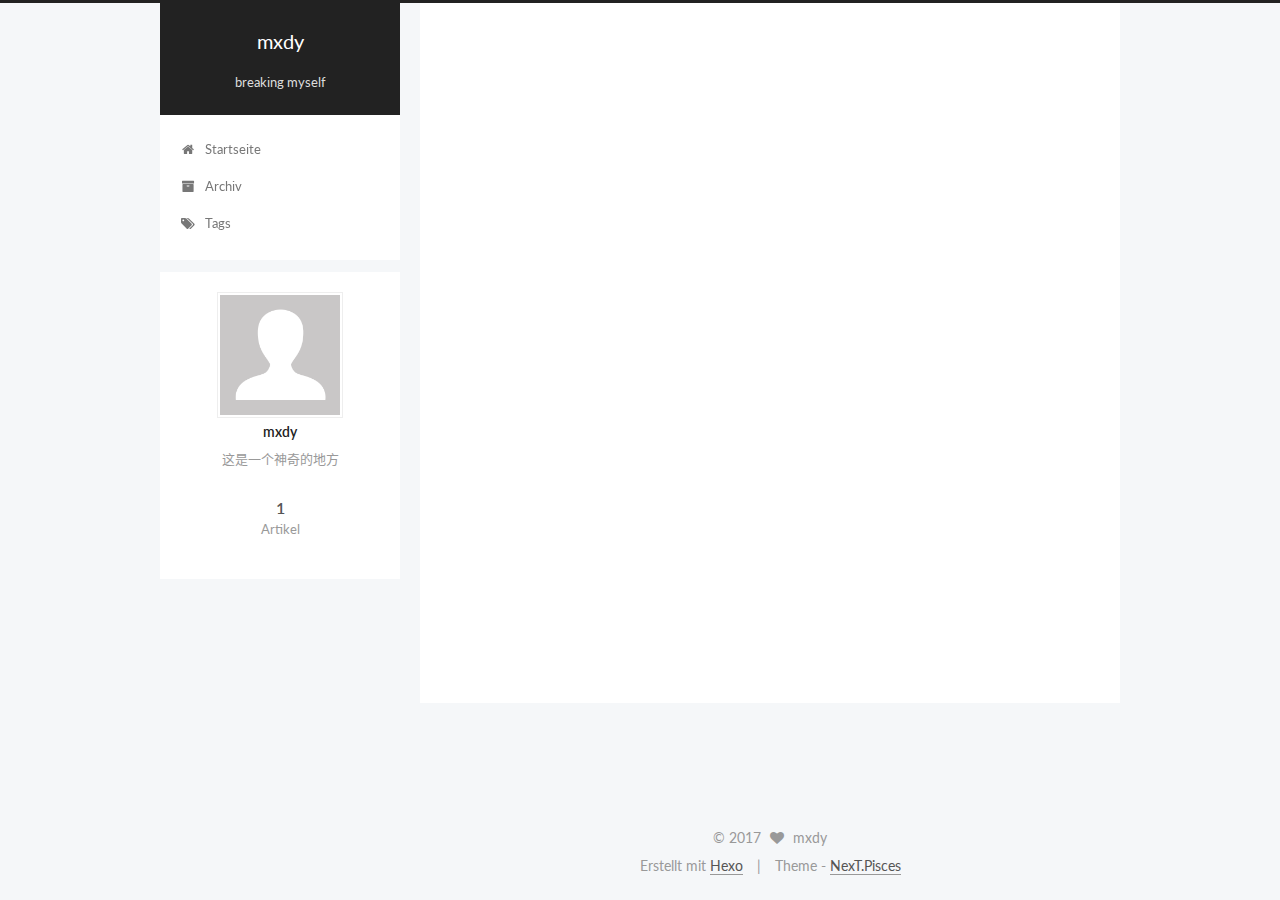
==== commit b298e12a: "Site updated: 2017-03-17 10:09:07" ====
--- a/index.html
+++ b/index.html
@@ -197,7 +197,7 @@
             
               <i class="menu-item-icon fa fa-fw fa-home"></i> <br />
             
-            Home
+            Startseite
           </a>
         </li>
       
@@ -207,7 +207,7 @@
             
               <i class="menu-item-icon fa fa-fw fa-archive"></i> <br />
             
-            Archives
+            Archiv
           </a>
         </li>
       
@@ -273,7 +273,7 @@
               
                 
                 <a class="post-title-link" href="/2017/03/15/你好/" itemprop="url">
-                  Untitled
+                  Unbenannt
                 </a>
               
             
@@ -287,7 +287,7 @@
                 <i class="fa fa-calendar-o"></i>
               </span>
               
-                <span class="post-meta-item-text">Posted on</span>
+                <span class="post-meta-item-text">Veröffentlicht am</span>
               
               <time title="Post created" itemprop="dateCreated datePublished" datetime="2017-03-15T12:14:07+08:00">
                 2017-03-15
@@ -412,7 +412,7 @@
             <div class="site-state-item site-state-posts">
               <a href="/archives">
                 <span class="site-state-item-count">1</span>
-                <span class="site-state-item-name">posts</span>
+                <span class="site-state-item-name">Artikel</span>
               </a>
             </div>
           
@@ -466,7 +466,7 @@
 
 
 <div class="powered-by">
-  Powered by <a class="theme-link" href="https://hexo.io">Hexo</a>
+  Erstellt mit  <a class="theme-link" href="https://hexo.io">Hexo</a>
 </div>
 
 <div class="theme-info">
--- a/css/main.css
+++ b/css/main.css
@@ -189,7 +189,7 @@
   font-size: 14px;
   line-height: 2;
   color: #555;
-  background: #fff;
+  background: #f5f7f9;
 }
 @media (max-width: 767px) {
   body {
@@ -638,8 +638,8 @@
 @media (min-width: 992px) {
   .full-image.full-image.full-image {
     max-width: none;
-    width: 110%;
-    margin: 25px -5%;
+    width: 118%;
+    margin: 0 -9%;
   }
 }
 .blockquote-center,
@@ -816,7 +816,7 @@
   font-size: 14px;
   color: #fff;
   background: #222;
-  border: 2px solid #222;
+  border: 2px solid #555;
   text-decoration: none;
   border-radius: 0;
   transition-property: background-color;
@@ -827,8 +827,8 @@
 .btn:hover,
 .post-button .btn:hover {
   border-color: #222;
-  color: #222;
-  background: #fff;
+  color: #fff;
+  background: #222;
 }
 .btn-bar {
   display: block;
@@ -933,7 +933,7 @@
   width: 24px;
   background: #222;
   font-size: 12px;
-  opacity: 1;
+  opacity: 0.6;
   color: #fff;
   cursor: pointer;
   text-align: center;
@@ -954,7 +954,7 @@
   }
 }
 .back-to-top.back-to-top-on {
-  bottom: 19px;
+  bottom: 30px;
 }
 .header {
   background: #fff;
@@ -1003,7 +1003,7 @@
 .site-subtitle {
   margin-top: 10px;
   font-size: 13px;
-  color: #999;
+  color: #ddd;
 }
 .use-motion .brand {
   opacity: 0;
@@ -1076,7 +1076,8 @@
   transition-timing-function: ease-in-out;
   transition-delay: 0s;
 }
-.menu .menu-item a:hover {
+.menu .menu-item a:hover,
+.menu-item-active a {
   border-bottom-color: #222;
 }
 .menu .menu-item .fa {
@@ -1422,10 +1423,10 @@
   margin-top: 50px;
 }
 .post-button .btn {
-  color: #fff;
+  color: #555;
   font-size: 14px;
-  background: #222;
-  border-radius: 0;
+  background: #fff;
+  border-radius: 2px;
   line-height: 2;
   margin: 0 4px 8px 4px;
 }
@@ -1600,20 +1601,20 @@
   display: block;
   margin: 0 auto;
   padding: 2px;
-  max-width: 96px;
+  max-width: 120px;
   height: auto;
-  border: 2px solid #333;
+  border: 1px solid #eee;
 }
 .site-author-name {
-  margin: 5px 0 0;
+  margin: 0;
   text-align: center;
-  color: #f5f5f5;
-  font-weight: normal;
+  color: #222;
+  font-weight: 600;
 }
 .site-description {
-  margin-top: 5px;
+  margin-top: 0;
   text-align: center;
-  font-size: 14px;
+  font-size: 13px;
   color: #999;
 }
 .site-state {
@@ -1625,7 +1626,7 @@
 .site-state-item {
   display: inline-block;
   padding: 0 15px;
-  border-left: 1px solid #333;
+  border-left: 1px solid #eee;
 }
 .site-state-item:first-child {
   border-left: none;
@@ -1638,11 +1639,11 @@
   text-align: center;
   color: inherit;
   font-weight: 600;
-  font-size: 18px;
+  font-size: 16px;
 }
 .site-state-item-name {
   font-size: 13px;
-  color: inherit;
+  color: #999;
 }
 .feed-link {
   margin-top: 20px;
@@ -1684,7 +1685,7 @@
   width: 4px;
   height: 4px;
   border-radius: 50%;
-  background: #9ecdd0;
+  background: #2f50ff;
 }
 .links-of-blogroll {
   font-size: 13px;
@@ -1714,7 +1715,7 @@
   color: #555;
 }
 .sidebar-nav li:hover {
-  color: #f5f5f5;
+  color: #fc6423;
 }
 .page-post-detail .sidebar-nav-toc {
   padding: 0 5px;
@@ -1723,11 +1724,11 @@
   margin-left: 10px;
 }
 .sidebar-nav .sidebar-nav-active {
-  color: #87daff;
-  border-bottom-color: #87daff;
+  color: #fc6423;
+  border-bottom-color: #fc6423;
 }
 .sidebar-nav .sidebar-nav-active:hover {
-  color: #87daff;
+  color: #fc6423;
 }
 .sidebar-panel {
   display: none;
@@ -1760,12 +1761,12 @@
   transition-timing-function: ease-in-out;
   transition-delay: 0s;
   transition-property: all;
-  color: #999;
-  border-bottom-color: #555;
+  color: #666;
+  border-bottom-color: #ccc;
 }
 .post-toc ol a:hover {
-  color: #ccc;
-  border-bottom-color: #ccc;
+  color: #000;
+  border-bottom-color: #000;
 }
 .post-toc .nav-item {
   overflow: hidden;
@@ -1786,14 +1787,14 @@
   display: block;
 }
 .post-toc .nav .active > a {
-  color: #87daff;
-  border-bottom-color: #87daff;
+  color: #fc6423;
+  border-bottom-color: #fc6423;
 }
 .post-toc .nav .active-current > a {
-  color: #87daff;
+  color: #fc6423;
 }
 .post-toc .nav .active-current > a:hover {
-  color: #87daff;
+  color: #fc6423;
 }
 .footer {
   font-size: 14px;
@@ -2213,6 +2214,16 @@
   transform: translate(-50%, -50%);
   color: #ccc;
 }
+@media (min-width: 768px) and (max-width: 991px) {
+  .busuanzi-count {
+    width: auto;
+  }
+}
+@media (max-width: 767px) {
+  .busuanzi-count {
+    width: auto;
+  }
+}
 .site-uv,
 .site-pv,
 .page-pv {
@@ -2451,83 +2462,395 @@
   }
 }
 .page-post-detail .sidebar-toggle-line {
-  background: #87daff;
+  background: #fc6423;
 }
 .page-post-detail .comments {
   overflow: hidden;
 }
-@media (max-width: 767px) {
-  .header-inner,
-  .container .main-inner,
+.header {
+  position: relative;
+  margin: 0 auto;
+  width: 960px;
+}
+@media (min-width: 768px) and (max-width: 991px) {
+  .header {
+    width: auto;
+  }
+}
+@media (max-width: 767px) {
+  .header {
+    width: auto;
+  }
+}
+.header-inner {
+  position: absolute;
+  top: 0;
+  overflow: hidden;
+  padding: 0;
+  width: 240px;
+  background: #fff;
+  box-shadow: initial;
+  border-radius: initial;
+}
+@media (min-width: 1600px) {
+  .container .header-inner {
+    width: 240px;
+  }
+}
+@media (min-width: 768px) and (max-width: 991px) {
+  .header-inner {
+    position: relative;
+    width: auto;
+    border-radius: initial;
+  }
+}
+@media (max-width: 767px) {
+  .header-inner {
+    position: relative;
+    width: auto;
+    border-radius: initial;
+  }
+}
+.main:before,
+.main:after {
+  content: " ";
+  display: table;
+}
+.main:after {
+  clear: both;
+}
+@media (min-width: 768px) and (max-width: 991px) {
+  .main {
+    padding-bottom: 100px;
+  }
+}
+@media (max-width: 767px) {
+  .main {
+    padding-bottom: 100px;
+  }
+}
+.container .main-inner {
+  width: 960px;
+}
+@media (min-width: 768px) and (max-width: 991px) {
+  .container .main-inner {
+    width: auto;
+  }
+}
+@media (max-width: 767px) {
+  .container .main-inner {
+    width: auto;
+  }
+}
+.content-wrap {
+  float: right;
+  box-sizing: border-box;
+  padding: 40px;
+  width: 700px;
+  background: #fff;
+  min-height: 700px;
+  box-shadow: initial;
+  border-radius: initial;
+}
+@media (min-width: 768px) and (max-width: 991px) {
+  .content-wrap {
+    width: 100%;
+    padding: 20px;
+    border-radius: initial;
+  }
+}
+@media (max-width: 767px) {
+  .content-wrap {
+    width: 100%;
+    padding: 20px;
+    min-height: auto;
+    border-radius: initial;
+  }
+}
+.sidebar {
+  position: static;
+  float: left;
+  margin-top: 300px;
+  width: 240px;
+  background: #f5f7f9;
+  box-shadow: none;
+}
+@media (min-width: 768px) and (max-width: 991px) {
+  .sidebar {
+    display: none;
+  }
+}
+@media (max-width: 767px) {
+  .sidebar {
+    display: none;
+  }
+}
+.sidebar-toggle {
+  display: none;
+}
+.footer-inner {
+  width: 960px;
+  padding-left: 260px;
+}
+@media (min-width: 768px) and (max-width: 991px) {
   .footer-inner {
     width: auto;
-  }
-}
-embed {
-  display: block;
-  margin: 0px auto 25px auto;
-}
-.custom-logo .site-meta-headline {
-  text-align: center;
-}
-.custom-logo .brand {
+    padding-left: 0;
+  }
+}
+@media (max-width: 767px) {
+  .footer-inner {
+    width: auto;
+    padding-left: 0;
+  }
+}
+.sidebar-position-right .header-inner {
+  right: 0;
+}
+.sidebar-position-right .content-wrap {
+  float: left;
+}
+.sidebar-position-right .sidebar {
+  float: right;
+}
+.sidebar-position-right .footer-inner {
+  padding-left: 0;
+  padding-right: 260px;
+}
+.site-brand-wrapper {
+  position: relative;
+}
+.site-meta {
+  padding: 20px 0;
+  color: #fff;
+  background: #222;
+}
+@media (min-width: 768px) and (max-width: 991px) {
+  .site-meta {
+    box-shadow: 0 0 16px rgba(0,0,0,0.5);
+  }
+}
+@media (max-width: 767px) {
+  .site-meta {
+    box-shadow: 0 0 16px rgba(0,0,0,0.5);
+  }
+}
+.brand {
+  padding: 0;
   background: none;
 }
-.custom-logo .site-title {
-  margin: 10px auto 0;
-  font-size: 24px;
-  color: #222;
-}
-.custom-logo .site-title a {
-  border: none;
-}
-.custom-logo-image {
-  margin: 0 auto;
-  padding: 5px;
-  max-width: 150px;
-  background: #fff;
-}
-@media (max-width: 767px) {
-  .site-nav {
-    position: absolute;
-    left: 0;
-    top: 52px;
-    margin: 0;
-    width: 100%;
-    padding: 0;
-    background: #fff;
-    border-bottom: 1px solid #ddd;
-    z-index: 1;
-  }
-}
-@media (max-width: 767px) {
-  .menu {
-    text-align: left;
-  }
-}
-@media (max-width: 767px) {
-  .menu .menu-item {
-    display: block;
-    margin: 0 10px;
-    vertical-align: top;
-  }
-}
-@media (max-width: 767px) {
-  .menu .menu-item br {
-    display: none;
-  }
-}
-@media (max-width: 767px) {
-  .menu .menu-item a {
-    padding: 5px 10px;
-  }
-}
-.menu .menu-item .fa {
-  margin-right: 0;
+.brand:hover {
+  color: #fff;
+}
+.site-subtitle {
+  margin: 10px 10px 0;
+  font-weight: initial;
 }
 .site-search form {
   display: none;
 }
+.site-nav {
+  border-top: none;
+}
+@media (min-width: 768px) and (max-width: 991px) {
+  .site-nav {
+    display: none !important;
+  }
+}
+@media (min-width: 768px) and (max-width: 991px) {
+  .site-nav-on {
+    display: block !important;
+  }
+}
+.menu .menu-item {
+  display: block;
+  margin: 0;
+}
+.menu .menu-item a {
+  position: relative;
+  box-sizing: border-box;
+  padding: 5px 20px;
+  text-align: left;
+  line-height: inherit;
+  transition-property: background-color;
+  transition-duration: 0.2s;
+  transition-timing-function: ease-in-out;
+  transition-delay: 0s;
+}
+.menu .menu-item a:hover,
+.menu-item-active a {
+  background: #f9f9f9;
+  border-bottom-color: #fff;
+}
+.menu .menu-item br {
+  display: none;
+}
+.menu-item-active a:after {
+  content: " ";
+  position: absolute;
+  top: 50%;
+  margin-top: -3px;
+  right: 15px;
+  width: 6px;
+  height: 6px;
+  border-radius: 50%;
+  background-color: #bbb;
+}
+.btn-bar {
+  background-color: #fff;
+}
+.site-nav-toggle {
+  left: 20px;
+  top: 50%;
+  -webkit-transform: translateY(-50%);
+  -webkit-transform: translateY(-50%);
+  -moz-transform: translateY(-50%);
+  -ms-transform: translateY(-50%);
+  -o-transform: translateY(-50%);
+  transform: translateY(-50%);
+}
+@media (min-width: 768px) and (max-width: 991px) {
+  .site-nav-toggle {
+    display: block;
+  }
+}
+.use-motion .sidebar .motion-element {
+  opacity: 1;
+}
+.sidebar {
+  display: none;
+  right: auto;
+  bottom: auto;
+  -webkit-transform: none;
+}
+.sidebar-inner {
+  box-sizing: border-box;
+  width: 240px;
+  color: #555;
+  background: #fff;
+  box-shadow: initial;
+  border-radius: initial;
+}
+.sidebar-inner.affix {
+  position: fixed;
+  top: 0px;
+}
+.site-overview {
+  margin: 0 2px;
+  text-align: left;
+}
+.site-author:before,
+.site-author:after {
+  content: " ";
+  display: table;
+}
+.site-author:after {
+  clear: both;
+}
+.sidebar a {
+  color: #555;
+}
+.sidebar a:hover {
+  color: #222;
+}
+.links-of-author-item a:before {
+  display: none;
+}
+.links-of-author-item a {
+  border-bottom: none;
+  text-decoration: underline;
+}
+.feed-link {
+  border-top: 1px dotted #ccc;
+  border-bottom: 1px dotted #ccc;
+  text-align: center;
+}
+.feed-link a {
+  display: block;
+  color: #fc6423;
+  border: none;
+}
+.feed-link a:hover {
+  background: none;
+  color: #e34603;
+}
+.feed-link a:hover i {
+  color: #e34603;
+}
+.links-of-author:before,
+.links-of-author:after {
+  content: " ";
+  display: table;
+}
+.links-of-author:after {
+  clear: both;
+}
+.links-of-author-item {
+  float: left;
+  margin: 5px 0 0;
+  width: 50%;
+}
+.links-of-author-item a {
+  box-sizing: border-box;
+  display: inline-block;
+  margin-right: 0;
+  margin-bottom: 0;
+  padding: 0 5px;
+  overflow: hidden;
+  white-space: nowrap;
+  text-overflow: ellipsis;
+}
+.links-of-author-item a {
+  display: block;
+  text-decoration: none;
+}
+.links-of-author-item a:hover {
+  border-radius: 4px;
+  background: #eee;
+}
+.links-of-author-item .fa {
+  margin-right: 2px;
+  font-size: 16px;
+}
+.links-of-author-item .fa-globe {
+  font-size: 15px;
+}
+.links-of-blogroll {
+  margin-top: 20px;
+  padding: 3px 0 0;
+  border-top: 1px dotted #ccc;
+}
+.links-of-blogroll-title {
+  margin-top: 0;
+}
+.links-of-blogroll-item {
+  padding: 0;
+}
+.links-of-blogroll-inline:before,
+.links-of-blogroll-inline:after {
+  content: " ";
+  display: table;
+}
+.links-of-blogroll-inline:after {
+  clear: both;
+}
 .links-of-blogroll-inline .links-of-blogroll-item {
-  display: inline-block;
-}
+  float: left;
+  margin: 5px 0 0;
+  width: 50%;
+}
+.links-of-blogroll-inline .links-of-blogroll-item a {
+  box-sizing: border-box;
+  display: inline-block;
+  margin-right: 0;
+  margin-bottom: 0;
+  padding: 0 5px;
+  overflow: hidden;
+  white-space: nowrap;
+  text-overflow: ellipsis;
+}
+@media (max-width: 767px) {
+  .post-body {
+    text-align: justify;
+  }
+}
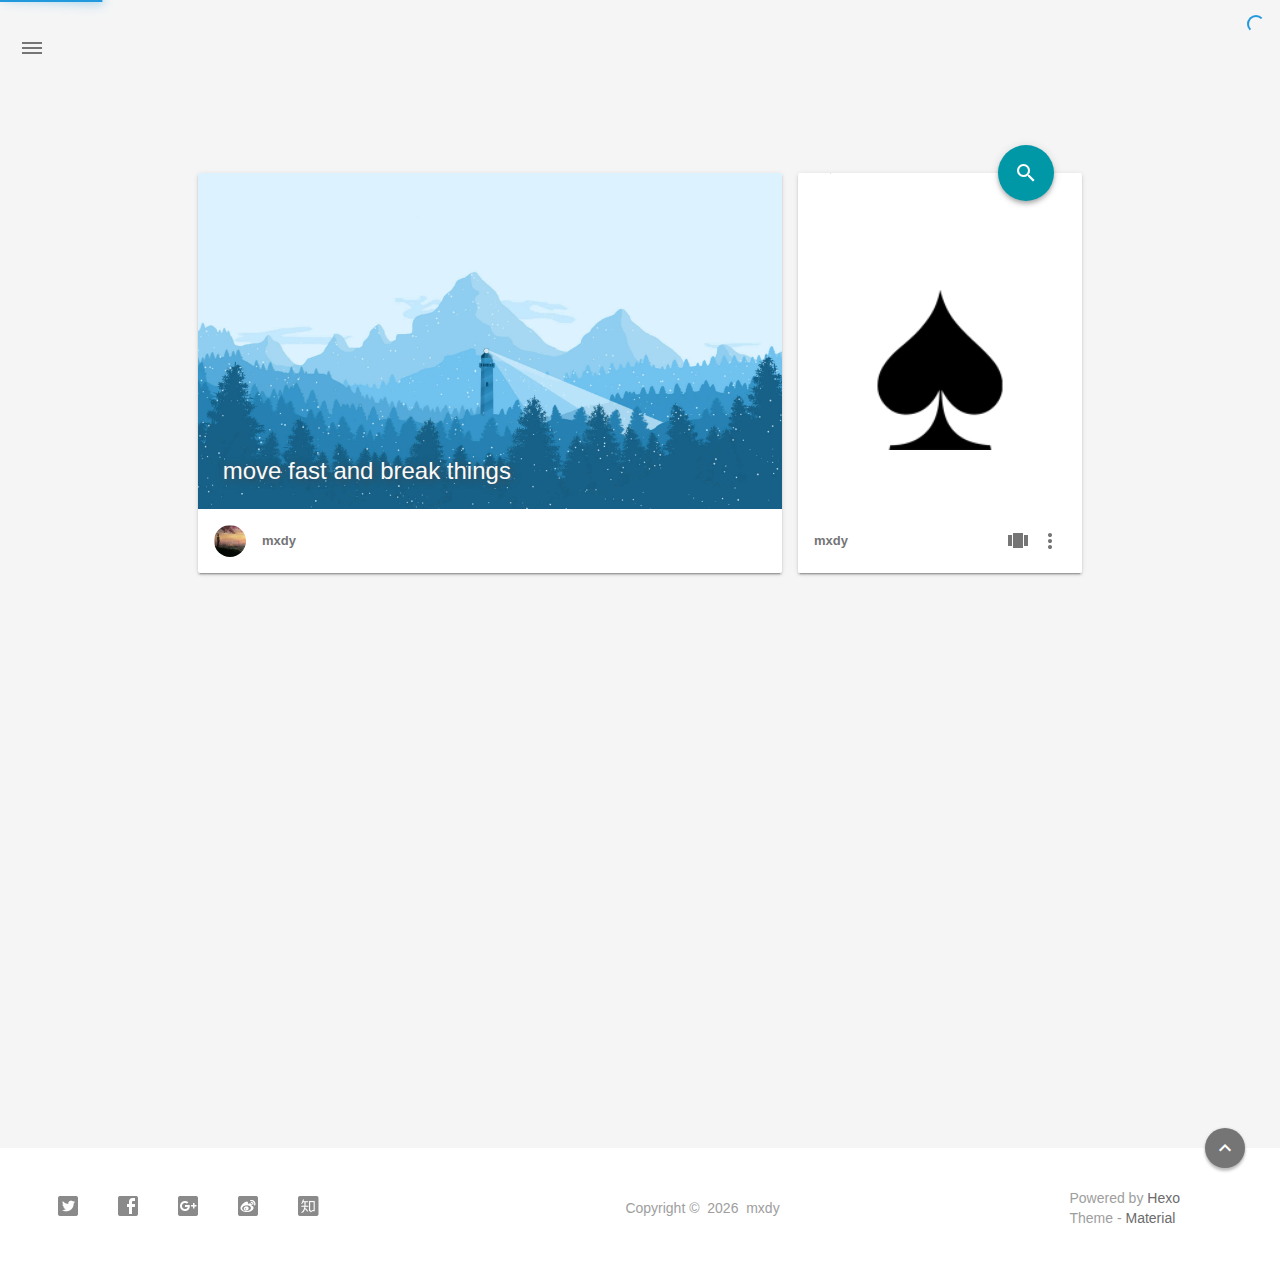
==== commit d739fe40: "Site updated: 2017-03-17 10:17:21" ====
--- a/index.html
+++ b/index.html
@@ -1,609 +1,789 @@
-<!doctype html>
-
-
-
-  
-
-
-<html class="theme-next pisces use-motion" lang="zh-Cn">
-<head>
-  <meta charset="UTF-8"/>
-<meta http-equiv="X-UA-Compatible" content="IE=edge" />
-<meta name="viewport" content="width=device-width, initial-scale=1, maximum-scale=1"/>
-
-
-
-<meta http-equiv="Cache-Control" content="no-transform" />
-<meta http-equiv="Cache-Control" content="no-siteapp" />
-
-
-
-
-
-
-
-
-
-
-
-
-
-
-
-  
-  
-  <link href="/lib/fancybox/source/jquery.fancybox.css?v=2.1.5" rel="stylesheet" type="text/css" />
-
-
-
-
-  
-  
-  
-  
-
-  
-    
-    
-  
-
-  
-
-  
-
-  
-
-  
-
-  
-    
-    
-    <link href="//fonts.googleapis.com/css?family=Lato:300,300italic,400,400italic,700,700italic&subset=latin,latin-ext" rel="stylesheet" type="text/css">
-  
-
-
-
-
-
-
-<link href="/lib/font-awesome/css/font-awesome.min.css?v=4.6.2" rel="stylesheet" type="text/css" />
-
-<link href="/css/main.css?v=5.1.0" rel="stylesheet" type="text/css" />
-
-
-  <meta name="keywords" content="Hexo, NexT" />
-
-
-
-
-
-
-
-
-  <link rel="shortcut icon" type="image/x-icon" href="/favicon.ico?v=5.1.0" />
-
-
-
-
-
-
-<meta name="description" content="这是一个神奇的地方">
-<meta property="og:type" content="website">
-<meta property="og:title" content="mxdy">
-<meta property="og:url" content="http://yoursite.com/index.html">
-<meta property="og:site_name" content="mxdy">
-<meta property="og:description" content="这是一个神奇的地方">
-<meta name="twitter:card" content="summary">
-<meta name="twitter:title" content="mxdy">
-<meta name="twitter:description" content="这是一个神奇的地方">
-
-
-
-<script type="text/javascript" id="hexo.configurations">
-  var NexT = window.NexT || {};
-  var CONFIG = {
-    root: '/',
-    scheme: 'Pisces',
-    sidebar: {"position":"left","display":"post","offset":12,"offset_float":0,"b2t":false,"scrollpercent":false},
-    fancybox: true,
-    motion: true,
-    duoshuo: {
-      userId: '0',
-      author: 'Author'
-    },
-    algolia: {
-      applicationID: '',
-      apiKey: '',
-      indexName: '',
-      hits: {"per_page":10},
-      labels: {"input_placeholder":"Search for Posts","hits_empty":"We didn't find any results for the search: ${query}","hits_stats":"${hits} results found in ${time} ms"}
-    }
-  };
-</script>
-
-
-
-  <link rel="canonical" href="http://yoursite.com/"/>
-
-
-
-
-
-  <title> mxdy </title>
+<!DOCTYPE html>
+<html lang="zh">
+    <head>
+    <!-- 
+        © Material Theme
+        https://github.com/viosey/hexo-theme-material
+        Version: 1.3.0 -->
+
+    <!-- Title -->
+    
+    <title>
+        
+        mxdy
+    </title>
+
+    <!-- Favicons -->
+    <link rel="icon shortcut" type="image/ico" href="/img/favicon.png">
+    <link rel="icon" sizes="192x192" href="/img/favicon.png">
+    <link rel="apple-touch-icon" href="/img/favicon.png">
+
+    <!-- Meta & Info -->
+    <meta charset="utf-8">
+    <meta http-equiv="X-UA-Compatible">
+    <meta name="viewport" content="width=device-width, initial-scale=1">
+    <meta name="theme-color" content="#0097A7">
+    <meta name="author" content="mxdy">
+    <meta name="description" content="这是一个神奇的地方">
+    <meta name="keywords" content="null">
+
+    <!--iOS -->
+    <meta name="viewport" content="width=device-width, initial-scale=1, user-scalable=no">
+    <meta name="apple-mobile-web-app-title" content="Title">
+    <meta name="apple-mobile-web-app-capable" content="yes">
+    <meta name="apple-mobile-web-app-status-bar-style" content="black">
+    <meta name="HandheldFriendly" content="True">
+    <meta name="MobileOptimized" content="480">
+
+    <!-- Add to homescreen for Chrome on Android -->
+    <meta name="mobile-web-app-capable" content="yes">
+
+    <!-- Add to homescreen for Safari on iOS -->
+    <meta name="apple-mobile-web-app-capable" content="yes">
+    <meta name="apple-mobile-web-app-status-bar-style" content="black">
+    <meta name="apple-mobile-web-app-title" content="mxdy">
+
+    <!-- The Open Graph protocol -->
+    <meta property="og:url" content="http://yoursite.com">
+    <meta property="og:type" content="blog">
+    <meta property="og:title" content="mxdy">
+    <meta property="og:description" content="这是一个神奇的地方">
+    
+
+    <!--[if lte IE 9]>
+        <link rel="stylesheet" href="/css/ie-blocker.css">
+
+        
+            <script src="/js/ie-blocker.en.js"></script>
+        
+    <![endif]-->
+
+    <!-- Import CSS -->
+    <link rel="stylesheet" href="/css/material.min.css">
+    <link rel="stylesheet" href="/css/style.min.css">
+    <!-- Config CSS -->
+
+
+<!-- Other Styles -->
+<style>
+  body, html {
+    font-family: Roboto, "Helvetica Neue", Helvetica, "PingFang SC", "Hiragino Sans GB", "Microsoft YaHei", "微软雅黑", Arial, sans-serif;
+  }
+
+  a {
+    color: #00838F;
+  }
+
+  .mdl-card__media,
+  #search-label,
+  #search-form-label:after,
+  #scheme-Paradox .hot_tags-count,
+  #scheme-Paradox .sidebar_archives-count,
+  #scheme-Paradox .sidebar-colored .sidebar-header,
+  #scheme-Paradox .sidebar-colored .sidebar-badge{
+    background-color: #0097A7 !important;
+  }
+
+  /* Sidebar User Drop Down Menu Text Color */
+  #scheme-Paradox .sidebar-colored .sidebar-nav>.dropdown>.dropdown-menu>li>a:hover,
+  #scheme-Paradox .sidebar-colored .sidebar-nav>.dropdown>.dropdown-menu>li>a:focus {
+    color: #0097A7 !important;
+  }
+
+  #post_entry-right-info,
+  .sidebar-colored .sidebar-nav li:hover > a,
+  .sidebar-colored .sidebar-nav li:hover > a i,
+  .sidebar-colored .sidebar-nav li > a:hover,
+  .sidebar-colored .sidebar-nav li > a:hover i,
+  .sidebar-colored .sidebar-nav li > a:focus i,
+  .sidebar-colored .sidebar-nav > .open > a,
+  .sidebar-colored .sidebar-nav > .open > a:hover,
+  .sidebar-colored .sidebar-nav > .open > a:focus,
+  #ds-reset #ds-ctx .ds-ctx-entry .ds-ctx-head a {
+    color: #0097A7 !important;
+  }
+
+  .toTop {
+    background: #757575 !important;
+  }
+
+  .material-layout .material-post>.material-nav,
+  .material-layout .material-index>.material-nav,
+  .material-nav a {
+    color: #757575;
+  }
+
+  #scheme-Paradox .MD-burger-layer {
+    background-color: #757575;
+  }
+
+  #scheme-Paradox #post-toc-trigger-btn {
+    color: #757575;
+  }
+
+  .post-toc a:hover {
+    color: #00838F;
+    text-decoration: underline;
+  }
+</style>
+
+
+<!-- Theme Background Related-->
+
+    <style>
+      body{
+        background-color: #F5F5F5;
+      }
+
+      /* blog_info bottom background */
+      #scheme-Paradox .material-layout .something-else .mdl-card__supporting-text{
+        background-color: #fff;
+      }
+    </style>
+
+
+
+
+<!-- Fade Effect -->
+
+    <style>
+      .fade {
+        transition: all 800ms linear;
+        -webkit-transform: translate3d(0,0,0);
+        -moz-transform: translate3d(0,0,0);
+        -ms-transform: translate3d(0,0,0);
+        -o-transform: translate3d(0,0,0);
+        transform: translate3d(0,0,0);
+        opacity: 1;
+      }
+
+      .fade.out{
+        opacity: 0;
+      }
+    </style>
+
+
+
+    <script src="/js/jquery.min.js"></script>
+    <script src="/js/queue.js"></script>
+
+    <!-- UC Browser Compatible -->
+    <script>
+        var agent = navigator.userAgent.toLowerCase();
+        if(agent.indexOf('ucbrowser')>0) {
+            document.write("<link rel=\"stylesheet\" href=\"/css/uc.css\">");
+            alert('由于 UC 浏览器使用极旧的内核，而本网站使用了一些新的特性。\n为了您能更好的浏览，推荐使用 Chrome 或 Firefox 浏览器。');
+        }
+    </script>
+
+    
+
+    
+
+    <!-- Bing Background -->
+    
+
+    <!-- Custom Head -->
+    
 </head>
 
-<body itemscope itemtype="http://schema.org/WebPage" lang="zh-Cn">
-
-  
-
-
-
-
-
-
-
-
-
-
-
-
-
-
-  
-  
-    
-  
-
-  <div class="container one-collumn sidebar-position-left 
-   page-home 
- ">
-    <div class="headband"></div>
-
-    <header id="header" class="header" itemscope itemtype="http://schema.org/WPHeader">
-      <div class="header-inner"><div class="site-brand-wrapper">
-  <div class="site-meta ">
-    
-
-    <div class="custom-logo-site-title">
-      <a href="/"  class="brand" rel="start">
-        <span class="logo-line-before"><i></i></span>
-        <span class="site-title">mxdy</span>
-        <span class="logo-line-after"><i></i></span>
-      </a>
-    </div>
-      
-        <p class="site-subtitle">breaking myself</p>
-      
-  </div>
-
-  <div class="site-nav-toggle">
-    <button>
-      <span class="btn-bar"></span>
-      <span class="btn-bar"></span>
-      <span class="btn-bar"></span>
-    </button>
-  </div>
+
+    
+        <body id="scheme-Paradox" class="lazy">
+            <div class="material-layout  mdl-js-layout has-drawer is-upgraded">
+                
+
+                <!-- Main Container -->
+                <main class="material-layout__content" id="main">
+
+                    <!-- Top Anchor -->
+                    <div id="top"></div>
+
+                    
+                        <!-- Hamburger Button -->
+                        <button class="MD-burger-icon sidebar-toggle">
+                            <span class="MD-burger-layer"></span>
+                        </button>
+                    
+
+                    <!-- Index Module -->
+<div class="material-index mdl-grid">
+    
+        <!-- Paradox Header -->
+        <!-- Daily pic -->
+<div class="mdl-card mdl-shadow--2dp daily-pic mdl-cell mdl-cell--8-col index-top-block">
+
+    <!-- Pic & Slogan -->
+    <div class="mdl-card__media mdl-color-text--grey-50" style="background-image:url(/img/daily_pic.png)">
+        <p class="index-top-block-slogan"><a href="#">
+        
+            
+                move fast and break things
+            
+        
+        </a></p>
+    </div>
+
+    <!-- Avatar & Name -->
+    <div class="mdl-card__supporting-text meta mdl-color-text--grey-600">
+        <!-- Author Avatar -->
+        <div id="author-avatar">
+            <img src="/img/avatar.png" width="32px" height="32px" alt="avatar">
+        </div>
+        <div>
+            <strong>mxdy</strong>
+        </div>
+    </div>
 </div>
 
-<nav class="site-nav">
-  
-
-  
-    <ul id="menu" class="menu">
-      
-        
-        <li class="menu-item menu-item-home">
-          <a href="/" rel="section">
-            
-              <i class="menu-item-icon fa fa-fw fa-home"></i> <br />
-            
-            Startseite
-          </a>
-        </li>
-      
-        
-        <li class="menu-item menu-item-archives">
-          <a href="/archives" rel="section">
-            
-              <i class="menu-item-icon fa fa-fw fa-archive"></i> <br />
-            
-            Archiv
-          </a>
-        </li>
-      
-        
-        <li class="menu-item menu-item-tags">
-          <a href="/tags" rel="section">
-            
-              <i class="menu-item-icon fa fa-fw fa-tags"></i> <br />
-            
-            Tags
-          </a>
-        </li>
-      
-
-      
-    </ul>
-  
-
-  
-</nav>
-
-
-
- </div>
-    </header>
-
-    <main id="main" class="main">
-      <div class="main-inner">
-        <div class="content-wrap">
-          <div id="content" class="content">
-            
-  <section id="posts" class="posts-expand">
-    
-      
-
-  
-
-  
-  
-  
-
-  <article class="post post-type-normal " itemscope itemtype="http://schema.org/Article">
-    <link itemprop="mainEntityOfPage" href="http://yoursite.com/2017/03/15/你好/">
-
-    <span hidden itemprop="author" itemscope itemtype="http://schema.org/Person">
-      <meta itemprop="name" content="mxdy">
-      <meta itemprop="description" content="">
-      <meta itemprop="image" content="/images/avatar.gif">
-    </span>
-
-    <span hidden itemprop="publisher" itemscope itemtype="http://schema.org/Organization">
-      <meta itemprop="name" content="mxdy">
-    </span>
-
-    
-      <header class="post-header">
-
-        
-        
-          <h1 class="post-title" itemprop="name headline">
-            
-            
-              
-                
-                <a class="post-title-link" href="/2017/03/15/你好/" itemprop="url">
-                  Unbenannt
+        <!-- Blog info -->
+<div class="mdl-card mdl-shadow--2dp something-else mdl-cell mdl-cell--8-col mdl-cell--4-col-desktop index-top-block">
+
+    <!-- Search -->
+    
+    <!-- Google -->
+    <div class="mdl-textfield mdl-js-textfield mdl-textfield--expandable" method="post" action="">
+        <label id="search-label" class="mdl-button mdl-js-ripple-effect mdl-js-button mdl-button--fab mdl-color--accent mdl-shadow--4dp" for="search">
+            <i class="material-icons mdl-color-text--white" role="presentation">search</i>
+        </label>
+
+        <form autocomplete="off" id="search-form" method="get" action="//google.com/search" accept-charset="UTF-8" class="mdl-textfield__expandable-holder" target="_blank">
+            <input class="mdl-textfield__input search-input" type="search" name="q" id="search" placeholder="">
+            <label id="search-form-label" class="mdl-textfield__label" for="search"></label>
+
+            <input type="hidden" name="sitesearch" value="http://yoursite.com">
+        </form>
+    </div>
+
+
+
+
+
+
+
+    <!-- LOGO -->
+    <div class="something-else-logo mdl-color--white mdl-color-text--grey-600">
+        <a href="#">
+            <img src="/img/logo.png" alt="logo" />
+        </a>
+    </div>
+
+    <!-- Infomation -->
+    <div class="mdl-card__supporting-text meta meta--fill mdl-color-text--grey-600">
+        <!-- Blog Title -->
+        <div>
+            <strong>mxdy</strong>
+        </div>
+        <div class="section-spacer"></div>
+
+        <!-- Pages -->
+        <button id="show-pages-button" class="mdl-button mdl-js-button mdl-js-ripple-effect mdl-button--icon">
+            <i class="material-icons" role="presentation">view_carousel</i>
+            <span class="visuallyhidden">Pages</span>
+        </button>
+        <ul class="mdl-menu mdl-js-menu mdl-menu--bottom-right" for="show-pages-button">
+            
+        </ul>
+
+        <!-- Menu -->
+        <button id="menubtn" class="mdl-button mdl-js-button mdl-js-ripple-effect mdl-button--icon">
+            <i class="material-icons" role="presentation">more_vert</i>
+            <span class="visuallyhidden">show menu</span>
+        </button>
+        <ul class="mdl-menu mdl-js-menu mdl-menu--bottom-right" for="menubtn">
+            
+
+            
+
+            
+                <a class="index_share-link" href="http://service.weibo.com/share/share.php?appkey=&title=mxdy&url=http://yoursite.com/&pic=&searchPic=false&style=simple" target="_blank">
+                    <li class="mdl-menu__item mdl-js-ripple-effect">
+                        شارك على Weibo
+                    </li>
                 </a>
-              
-            
-          </h1>
-        
-
-        <div class="post-meta">
-          <span class="post-time">
-            
-              <span class="post-meta-item-icon">
-                <i class="fa fa-calendar-o"></i>
-              </span>
-              
-                <span class="post-meta-item-text">Veröffentlicht am</span>
-              
-              <time title="Post created" itemprop="dateCreated datePublished" datetime="2017-03-15T12:14:07+08:00">
-                2017-03-15
-              </time>
-            
-
-            
-
-            
-          </span>
-
-          
-
-          
-            
-          
-
-          
-          
-
-          
-
-          
-
-          
-
-        </div>
-      </header>
-    
-
-
-    <div class="post-body" itemprop="articleBody">
-
-      
-      
-
-      
-        
-          
-            <hr>
-<h2 id="起开"><a href="#起开" class="headerlink" title="起开"></a>起开</h2><pre><code>今天中午终于把这个个人空间搭建起来了.
+            
+
+            
+                <a class="index_share-link" href="https://twitter.com/intent/tweet?text=mxdy&url=http://yoursite.com/&via=mxdy" target="_blank">
+                    <li class="mdl-menu__item mdl-js-ripple-effect">
+                        شارك على Twitter
+                    </li>
+                </a>
+            
+
+            
+                <a class="index_share-link" href="https://www.facebook.com/sharer/sharer.php?u=http://yoursite.com//index.html" target="_blank">
+                    <li class="mdl-menu__item mdl-js-ripple-effect">
+                        شارك على Facebook
+                    </li>
+                </a>
+            
+
+            
+                <a class="index_share-link" href="https://plus.google.com/share?url=http://yoursite.com/" target="_blank">
+                    <li class="mdl-menu__item mdl-js-ripple-effect">
+                        شارك على Google+
+                    </li>
+                </a>
+            
+
+            
+                <a class="index_share-link" href="https://www.linkedin.com/shareArticle?mini=true&url=http://yoursite.com/&title=mxdy" target="_blank">
+                    <li class="mdl-menu__item mdl-js-ripple-effect">
+                        شارك على LinkedIn
+                    </li>
+                </a>
+            
+
+            
+                <a class="post_share-link" href="http://connect.qq.com/widget/shareqq/index.html?site=mxdy&title=mxdy&summary=这是一个神奇的地方&pics=http://yoursite.com/img/favicon.png&url=http://yoursite.com/" target="_blank">
+                    <li class="mdl-menu__item">
+                        شارك على QQ
+                    </li>
+                </a>
+            
+
+            
+                <a class="post_share-link" href="https://telegram.me/share/url?url=http://yoursite.com/&text=mxdy" target="_blank">
+                    <li class="mdl-menu__item">
+                        شارك على Telegram
+                    </li>
+                </a>
+            
+        </ul>
+    </div>
+</div>
+
+    
+    <div class="locate-thumbnail-symbol"></div>
+
+    <!-- Pin on top -->
+    
+
+    <!-- Normal Post -->
+    
+        
+        
+            <!-- Paradox Thumbnail -->
+            <div class="post_entry-module mdl-card mdl-shadow--2dp mdl-cell mdl-cell--12-col fade out">
+    <!-- Post Thumbnail -->
+    
+        
+            <!-- Random Thumbnail -->
+            <div class="post_thumbnail-random mdl-card__media mdl-color-text--grey-50">
+        
+    
+
+        <!-- Post Title -->
+        <p class="article-headline-p"><a href="/2017/03/15/你好/"></a></p>
+    </div>
+
+    <!-- Post Excerpt -->
+    <div class="mdl-color-text--grey-600 mdl-card__supporting-text post_entry-content">
+        
+            
+起开今天中午终于把这个个人空间搭建起来了.
 这么大个人了，也需要在忙碌的世界里留下点标记,免得迷路.
 这里没有吵闹的阿三阿四,没有不可理喻的矫情小鳖.只有自己内心的对话.
 人生不可畏,勇敢向前吧.
-</code></pre>
-          
-        
-      
-    </div>
-
-    <div>
-      
-    </div>
-
-    <div>
-      
-    </div>
-
-    <div>
-      
-    </div>
-
-    <footer class="post-footer">
-      
-
-      
-
-      
-
-      
-      
-        <div class="post-eof"></div>
-      
-    </footer>
-  </article>
-
-
-    
-  </section>
-
-  
-
-          
-          </div>
-          
-
-
-          
-
+
+        
+        &nbsp;&nbsp;&nbsp;
+        <span>
+            <a href="/2017/03/15/你好/" target="_self">واصل القراءة</a>
+        </span>
+    </div>
+    <!-- Post_entry Info-->
+    <div id="post_entry-info">
+        <div id="post_entry-left-info" class="mdl-card__supporting-text meta mdl-color-text--grey-600 ">
+            <!-- Author Avatar -->
+            <div id="author-avatar">
+                <img src="/img/avatar.png" width="44px" height="44px" alt="mxdy's avatar">
+            </div>
+            <div>
+                <strong>mxdy</strong>
+                <span>3月 15, 2017</span>
+            </div>
         </div>
-        
-          
-  
-  <div class="sidebar-toggle">
-    <div class="sidebar-toggle-line-wrap">
-      <span class="sidebar-toggle-line sidebar-toggle-line-first"></span>
-      <span class="sidebar-toggle-line sidebar-toggle-line-middle"></span>
-      <span class="sidebar-toggle-line sidebar-toggle-line-last"></span>
-    </div>
-  </div>
-
-  <aside id="sidebar" class="sidebar">
-    <div class="sidebar-inner">
-
-      
-
-      
-
-      <section class="site-overview sidebar-panel sidebar-panel-active">
-        <div class="site-author motion-element" itemprop="author" itemscope itemtype="http://schema.org/Person">
-          <img class="site-author-image" itemprop="image"
-               src="/images/avatar.gif"
-               alt="mxdy" />
-          <p class="site-author-name" itemprop="name">mxdy</p>
-           
-              <p class="site-description motion-element" itemprop="description">这是一个神奇的地方</p>
-          
+        <div id="post_entry-right-info">
+            <!-- Category -->
+            <span class="post_entry-category">
+                
+            </span>
+
+            
+                <!-- Comment Number -->
+                &nbsp;|&nbsp;
+                <span class="post_entry-comment" >
+                        <span class="ds-thread-count" data-thread-key="2017/03/15/你好/" data-count-type="comments"></span>
+                </span>
+            
+
+            <!-- Post Views -->
+            <span class="post_entry-views">
+            </span>
         </div>
-        <nav class="site-state motion-element">
-
-          
-            <div class="site-state-item site-state-posts">
-              <a href="/archives">
-                <span class="site-state-item-count">1</span>
-                <span class="site-state-item-name">Artikel</span>
-              </a>
+    </div>
+</div>
+
+        
+        
+        
+    
+
+    
+
+    
+        <script>
+    var randomNum;
+
+    var locatePost = $('.locate-thumbnail-symbol').next();
+    for(var i = 0; i < 10; i++) {
+        randomNum = Math.floor(Math.random() * 19 + 1);
+
+        locatePost.children('.post_thumbnail-random').attr('id', 'random_thumbnail-'+randomNum);
+        locatePost.children('.post_thumbnail-random').css('background-image', 'url(' + '/img/random/material-' + randomNum + '.png' + ')')
+
+        locatePost = locatePost.next();
+    }
+</script>
+
+    
+</div>
+
+
+                    
+                        <!-- Overlay For Active Sidebar -->
+<div class="sidebar-overlay"></div>
+
+<!-- Material sidebar -->
+<aside id="sidebar" class="sidebar sidebar-colored sidebar-fixed-left" role="navigation">
+    <div id="sidebar-main">
+        <!-- Sidebar Header -->
+        <div class="sidebar-header header-cover" style="background-image: url(/img/sidebar_header.png);">
+    <!-- Top bar -->
+    <div class="top-bar"></div>
+
+    <!-- Sidebar toggle button -->
+    <button type="button" class="sidebar-toggle mdl-button mdl-js-button mdl-js-ripple-effect mdl-button--icon" style="display: initial;" data-upgraded=",MaterialButton,MaterialRipple">
+        <i class="material-icons">clear_all</i>
+        <span class="mdl-button__ripple-container">
+            <span class="mdl-ripple">
+            </span>
+        </span>
+    </button>
+
+    <!-- Sidebar Avatar -->
+    <div class="sidebar-image">
+        <img src="/img/avatar.png" alt="mxdy's avatar">
+    </div>
+
+    <!-- Sidebar Email -->
+    <a data-toggle="dropdown" class="sidebar-brand" href="#settings-dropdown">
+        404765437@email.com
+        <b class="caret"></b>
+    </a>
+</div>
+
+
+        <!-- Sidebar Navigation  -->
+        <ul class="nav sidebar-nav">
+    <!-- User dropdown  -->
+    <li class="dropdown">
+        <ul id="settings-dropdown" class="dropdown-menu">
+            
+                <li>
+                    <a href="#" target="_blank" title="Email Me">
+                        
+                            <i class="material-icons sidebar-material-icons sidebar-indent-left1pc-element">email</i>
+                        
+                        Email Me
+                    </a>
+                </li>
+            
+        </ul>
+    </li>
+
+    <!-- Homepage -->
+    
+        <li id="sidebar-first-li">
+            <a href="/" target="_self">
+                
+                    <i class="material-icons sidebar-material-icons">home</i>
+                
+                الرئيسية
+            </a>
+        </li>
+        
+    
+
+    <!-- Archives  -->
+    
+        <li class="dropdown">
+            <a href="#" class="ripple-effect dropdown-toggle" data-toggle="dropdown">
+                
+                    <i class="material-icons sidebar-material-icons">inbox</i>
+                
+                    أرشيف
+                <b class="caret"></b>
+            </a>
+            <ul class="dropdown-menu">
+            <li>
+                <a class="sidebar_archives-link" href="/archives/2017/03/">三月 2017<span class="sidebar_archives-count">1</span></a>
+            </ul>
+        </li>
+        
+    
+
+    <!-- Categories  -->
+    
+
+    <!-- Pages  -->
+    
+
+    <!-- Article Number  -->
+    
+</ul>
+
+
+        <!-- Sidebar Footer -->
+        <!--
+I'm glad you use this theme, the development is no so easy, I hope you can keep the copyright, I will thank you so much.
+If you still want to delete the copyrights, could you still retain the first one? Which namely "Theme Material"
+It will not impact the appearance and can give developers a lot of support :)
+
+很高兴您使用并喜欢该主题，开发不易 十分谢谢与希望您可以保留一下版权声明。
+如果您仍然想删除的话 能否只保留第一项呢？即 "Theme Material"
+它不会影响美观并可以给开发者很大的支持和动力。 :)
+-->
+
+<!-- Sidebar Divider -->
+
+    <div class="sidebar-divider"></div>
+
+
+<!-- Theme Material -->
+
+    <a href="https://github.com/viosey/hexo-theme-material"  class="sidebar-footer-text-a" target="_blank">
+        <div class="sidebar-text mdl-button mdl-js-button mdl-js-ripple-effect sidebar-footer-text-div" data-upgraded=",MaterialButton,MaterialRipple">
+            سمة - Material
+            <span class="sidebar-badge badge-circle">i</span>
+        </div>
+    </a>
+
+
+<!-- Help & Support -->
+<!--
+
+-->
+
+<!-- Feedback -->
+<!--
+
+-->
+
+<!-- About Theme -->
+<!--
+
+-->
+
+    </div>
+
+    <!-- Sidebar Image -->
+    
+
+</aside>
+
+                    
+
+                    
+                        <!-- Footer Top Button -->
+                        <div class="toTop-wrap">
+    <a href="#top" class="toTop">
+        <i class="material-icons footer_top-i">expand_less</i>
+    </a>
+</div>
+
+                    
+
+                    <!--Footer-->
+<footer class="mdl-mini-footer" id="bottom">
+    
+        <!-- Paradox Footer Left Section -->
+        <div class="mdl-mini-footer--left-section sns-list">
+    <!-- Twitter -->
+    
+        <a href="https://twitter.com/twitter" target="_blank">
+            <button class="mdl-mini-footer--social-btn social-btn" style="background-image: url(/img/footer/footer_ico-twitter.png);">
+                <span class="visuallyhidden">Twitter</span>
+            </button><!--
+     --></a>
+    
+
+    <!-- Facebook -->
+    
+        <a href="https://www.facebook.com/facebook" target="_blank">
+            <button class="mdl-mini-footer--social-btn social-btn" style="background-image: url(/img/footer/footer_ico-facebook.png);">
+                <span class="visuallyhidden">Facebook</span>
+            </button><!--
+     --></a>
+    
+
+    <!-- Google + -->
+    
+        <a href="https://www.google.com/" target="_blank">
+            <button class="mdl-mini-footer--social-btn social-btn" style="background-image: url(/img/footer/footer_ico-gplus.png);">
+                <span class="visuallyhidden">Google Plus</span>
+            </button><!--
+     --></a>
+    
+
+    <!-- Weibo -->
+    
+        <a href="http://weibo.com/p/1005052014106760/home?from=page_100505&amp;mod=TAB&amp;is_all=1#place" target="_blank">
+            <button class="mdl-mini-footer--social-btn social-btn" style="background-image: url(/img/footer/footer_ico-weibo.png);">
+                <span class="visuallyhidden">Weibo</span>
+            </button><!--
+     --></a>
+    
+
+    <!-- Instagram -->
+    
+
+    <!-- Tumblr -->
+    
+
+    <!-- Github -->
+    
+
+    <!-- LinkedIn -->
+    
+
+    <!-- Zhihu -->
+    
+        <a href="https://www.zhihu.com/people/mxdy/activities" target="_blank">
+            <button class="mdl-mini-footer--social-btn social-btn" style="background-image: url(/img/footer/footer_ico-zhihu.png);">
+                <span class="visuallyhidden">Zhihu</span>
+            </button><!--
+     --></a>
+    
+
+    <!-- Bilibili -->
+    
+
+    <!-- Telegram -->
+    
+</div>
+
+
+        <!--Copyright-->
+        <div id="copyright">
+            Copyright&nbsp;©&nbsp;
+            <script type="text/javascript">
+                var fd = new Date();
+                document.write(fd.getFullYear());
+            </script>
+            &nbsp;mxdy
+        </div>
+
+        <!-- Paradox Footer Right Section -->
+
+        <!--
+        I am glad you use this theme, the development is no so easy, I hope you can keep the copyright.
+        It will not impact the appearance and can give developers a lot of support :)
+
+        很高兴您使用该主题，开发不易，希望您可以保留一下版权声明。
+        它不会影响美观并可以给开发者很大的支持。 :)
+        -->
+
+        <div class="mdl-mini-footer--right-section">
+            <div>
+                <div class="footer-develop-div">Powered by <a href="https://hexo.io" target="_blank" class="footer-develop-a">Hexo</a></div>
+                <div class="footer-develop-div">Theme - <a href="https://github.com/viosey/hexo-theme-material" target="_blank" class="footer-develop-a">Material</a></div>
             </div>
-          
-
-          
-
-          
-
-        </nav>
-
-        
-
-        <div class="links-of-author motion-element">
-          
         </div>
-
-        
-        
-
-        
-        
-
-        
-
-
-      </section>
-
-      
-
-      
-
-    </div>
-  </aside>
-
-
-        
-      </div>
-    </main>
-
-    <footer id="footer" class="footer">
-      <div class="footer-inner">
-        <div class="copyright" >
-  
-  &copy; 
-  <span itemprop="copyrightYear">2017</span>
-  <span class="with-love">
-    <i class="fa fa-heart"></i>
-  </span>
-  <span class="author" itemprop="copyrightHolder">mxdy</span>
-</div>
-
-
-<div class="powered-by">
-  Erstellt mit  <a class="theme-link" href="https://hexo.io">Hexo</a>
-</div>
-
-<div class="theme-info">
-  Theme -
-  <a class="theme-link" href="https://github.com/iissnan/hexo-theme-next">
-    NexT.Pisces
-  </a>
-</div>
-
-
-        
-
-        
-      </div>
-    </footer>
-
-    
-      <div class="back-to-top">
-        <i class="fa fa-arrow-up"></i>
-        
-      </div>
-    
-    
-  </div>
-
-  
+    
+</footer>
+
+
+                    <!-- Import File -->
+<script src="/js/lazyload.min.js"></script>
+<script src="/js/js.min.js"></script>
+<script src="/js/nprogress.js"></script>
 
 <script type="text/javascript">
-  if (Object.prototype.toString.call(window.Promise) !== '[object Function]') {
-    window.Promise = null;
-  }
+    NProgress.configure({
+        showSpinner: true
+    });
+    NProgress.start();
+    $('#nprogress .bar').css({
+        'background': '#29d'
+    });
+    $('#nprogress .peg').css({
+        'box-shadow': '0 0 10px #29d, 0 0 15px #29d'
+    });
+    $('#nprogress .spinner-icon').css({
+        'border-top-color': '#29d',
+        'border-left-color': '#29d'
+    });
+    setTimeout(function() {
+        NProgress.done();
+        $('.fade').removeClass('out');
+    }, 800);
 </script>
 
 
 
-
-
-
-
-
-
-  
-
-
-
-
-  
-  <script type="text/javascript" src="/lib/jquery/index.js?v=2.1.3"></script>
-
-  
-  <script type="text/javascript" src="/lib/fastclick/lib/fastclick.min.js?v=1.0.6"></script>
-
-  
-  <script type="text/javascript" src="/lib/jquery_lazyload/jquery.lazyload.js?v=1.9.7"></script>
-
-  
-  <script type="text/javascript" src="/lib/velocity/velocity.min.js?v=1.2.1"></script>
-
-  
-  <script type="text/javascript" src="/lib/velocity/velocity.ui.min.js?v=1.2.1"></script>
-
-  
-  <script type="text/javascript" src="/lib/fancybox/source/jquery.fancybox.pack.js?v=2.1.5"></script>
-
-
-  
-
-
-  <script type="text/javascript" src="/js/src/utils.js?v=5.1.0"></script>
-
-  <script type="text/javascript" src="/js/src/motion.js?v=5.1.0"></script>
-
-
-
-  
-  
-
-
-  <script type="text/javascript" src="/js/src/affix.js?v=5.1.0"></script>
-
-  <script type="text/javascript" src="/js/src/schemes/pisces.js?v=5.1.0"></script>
-
-
-
-  
-
-  
-
-
-  <script type="text/javascript" src="/js/src/bootstrap.js?v=5.1.0"></script>
-
-
-
-  
-
-
-
-  
-
-
-
-
-	
-
-
-
-
-
-  
-
-
-
-
-
-  
-
-
-
-
-
-  
-
-
-
-  
-  
-
-  
-
-  
-
-  
-
-  
-
-
-  
-
-</body>
+    <script src="/js/smoothscroll.js"></script>
+
+
+
+
+
+
+
+    <!-- 多说公共 js 代码 start -->
+    <script type="text/javascript">
+        queue.offer(function(){
+            var duoshuoQuery = {
+                short_name: 'null'
+            };
+            (function() {
+                var ds = document.createElement('script');
+                ds.type = 'text/javascript';
+                ds.async = true;
+                ds.src = 'https://static.duoshuo.com/embed.js';
+                ds.charset = 'UTF-8';
+                (document.getElementsByTagName('head')[0]
+                 || document.getElementsByTagName('body')[0]).appendChild(ds);
+            })();
+        });
+    </script>
+    <!-- 多说公共 js 代码 end -->
+
+
+
+
+
+<!-- Swiftye -->
+
+
+<!-- Local Search-->
+
+
+<!-- Window Load-->
+<script>
+    $(window).load(function() {
+        // Post_Toc parent position fixed
+        $('.post-toc-wrap').parent('.mdl-menu__container').css('position', 'fixed');
+    });
+</script>
+
+<!-- MathJax Load-->
+
+
+                </main>
+            </div>
+        </body>
+    
 </html>
--- a/css/ie-blocker.css
+++ b/css/ie-blocker.css
@@ -0,0 +1,180 @@
+@charset "utf-8";
+body .demo-blog{
+    display: none;
+}
+
+h1{
+    background-color: #fff;
+    font-size: 48px;
+    line-height: 48px;
+    border-left: none;
+    width: auto;
+    margin: 0px !important;
+}
+
+#ib-container {
+    display: none;
+    width: 100%;
+    height: 100%;
+    font-family: Arial, Helvetica, sans-serif;
+    position: fixed;
+    top: 0;
+    left: 0;
+    box-sizing: content-box !important;
+    z-index: 99999;
+}
+
+#ib-container * {
+    box-sizing: content-box !important;
+}
+
+.ib-modal {
+    height: 288px;
+    background: #fff;
+    border-left: 8px solid #4fc1e9;
+    position: absolute;
+    color: #434a54;
+    z-index: 99999;
+    width: 592px;
+    top: 50%;
+    left: 50%;
+    transform: translateY(-50%) translateX(-50%);
+    padding: 49px 30px 30px;
+}
+
+.ib-header {
+    height: 80px;
+    padding: 0;
+}
+
+.ib-header h1 {
+    margin: 0;
+    font-size: 24px;
+    text-align: left;
+    color: #434a54;
+}
+
+.ib-header p {
+    margin: 10px 0 0 0;
+    font-size: 14px;
+    line-height: 18px;
+    text-align: left;
+    color: #434a54;
+}
+
+.ib-header p strong {
+    font-weight: normal;
+    color: #3bafda;
+}
+
+.ib-browsers {
+    height: 80px;
+    list-style: none;
+    margin: 0;
+    padding: 0;
+    padding-top: 0;
+    margin-top: 49px;
+}
+
+.ib-browsers li {
+    float: left;
+    width: 148px;
+    height: 80px;
+    position: relative;
+    list-style: none;
+}
+
+.ib-browsers li a {
+    display: block;
+    width: 100%;
+    height: 100%;
+    position: absolute;
+    color: #434a54;
+    text-decoration: none;
+    cursor: pointer;
+}
+
+.ib-browsers li a:hover {
+    background-color: #F2F2F2;
+}
+
+.ib-browsers li a:hover .ib-browser-name {
+    background-color: #4fc1e9;
+    color: #fff;
+}
+
+.ib-browser-icon {
+    display: block;
+    width: 118px;
+    height: 90px;
+    margin: 0 auto;
+    margin-top: 20px;
+}
+
+.ib-browser-name {
+    line-height: 18px;
+    margin-top: 5px;
+    text-align: center;
+    font-size: 20px;
+}
+
+.ib-browser-description {
+    height: 50px;
+    line-height: 14px;
+    font-size: 12px;
+    margin-top: 10px;
+    padding: 0 5px;
+}
+
+.ib-footer {
+    height: 30px;
+}
+
+.ib-try {
+    float: right;
+    height: 30px;
+    padding: 0 15px;
+    color: #fff;
+    background-color: #3bafda;
+    font-size: 12px;
+    line-height: 30px;
+    cursor: pointer;
+    text-decoration: none;
+    margin-top: 49px;
+}
+
+.ib-try:hover {
+    background-color: #4fc1e9;
+}
+
+.ib-mask {
+    width: 100%;
+    height: 100%;
+    position: absolute;
+    top: 0;
+    left: 0;
+    _position: absolute;
+    _top: expression(eval(document.documentElement.scrollTop) + 'px');
+    _left: expression(eval(document.documentElement.scrollLeft) + 'px');
+    _right: auto;
+    _bottom: auto;
+    _width: expression(eval(document.documentElement.clientWidth) + 'px');
+    _height: expression(eval(document.documentElement.clientHeight) + 'px');
+    z-index: 99999;
+}
+
+.ib-mask {
+    background: rgb(0, 0, 0);
+    opacity: 0.8;
+    -ms-filter: "progid:DXImageTransform.Microsoft.Alpha(Opacity=80)";
+    filter: alpha(opacity=80);
+    z-index: 99998;
+}
+
+.zh-cn #ib-container {
+    font-family: 'Microsoft Yahei', sans-serif;
+}
+
+.zh-cn .ib-browser-description {
+    font-size: 12px;
+}
--- a/css/material.min.css
+++ b/css/material.min.css
@@ -0,0 +1 @@
+@charset "UTF-8";.mdl-button,.mdl-checkbox,audio,canvas,img,svg,video{vertical-align:middle}.visuallyhidden,hr{border:0;height:1px}.hidden,.invisible{visibility:hidden}address,body,h1,h2,h3,h4,h6,html,ol,p,ul{font-weight:400}blockquote,h1{line-height:1.35}blockquote,h1,h1 small,h2,h2 small,h3,h3 small,h4,h4 small,h5,h5 small,h6,h6 small{font-family:Roboto,Helvetica,Arial,sans-serif}.mdl-badge[data-badge]:after,.mdl-card,.mdl-layout__drawer,.mdl-layout__header{-webkit-box-direction:normal}html{color:rgba(0,0,0,.87)}::-moz-selection{background:#b3d4fc;text-shadow:none}::selection{background:#b3d4fc;text-shadow:none}hr{display:block;border-top:1px solid #ccc;margin:1em 0;padding:0}fieldset{border:0;margin:0;padding:0}textarea{resize:vertical}.browsehappy{margin:.2em 0;background:#ccc;color:#000;padding:.2em 0}.hidden{display:none!important}.visuallyhidden{clip:rect(0 0 0 0);margin:-1px;overflow:hidden;padding:0;position:absolute;width:1px}.visuallyhidden.focusable:active,.visuallyhidden.focusable:focus{clip:auto;height:auto;margin:0;overflow:visible;position:static;width:auto}body,html{width:100%}.clearfix:after,.clearfix:before{content:" ";display:table}.clearfix:after{clear:both}@media print{blockquote,img,pre,tr{page-break-inside:avoid}*,:after,:before{background:0 0!important;color:#000!important;box-shadow:none!important;text-shadow:none!important}a,a:visited{text-decoration:underline}a[href]:after{content:" (" attr(href)")"}abbr[title]:after{content:" (" attr(title)")"}a[href^="#"]:after,a[href^="javascript:"]:after{content:""}blockquote,pre{border:1px solid #999}thead{display:table-header-group}img{max-width:100%!important}h2,h3,p{orphans:3;widows:3}h2,h3{page-break-after:avoid}}.mdl-accordion,.mdl-button,.mdl-card,.mdl-checkbox,.mdl-dropdown-menu,.mdl-icon-toggle,.mdl-item,.mdl-radio,.mdl-slider,.mdl-switch,.mdl-tabs__tab,a{-webkit-tap-highlight-color:transparent;-webkit-tap-highlight-color:rgba(255,255,255,0)}html{height:100%;-ms-touch-action:manipulation;touch-action:manipulation}body{min-height:100%}main{display:block}[hidden]{display:none!important}body,html{font-family:Helvetica,Arial,sans-serif;font-size:14px;line-height:20px}h1,h2,h3,h4,h5,h6,p{padding:0}h1 small,h2 small,h3 small,h4 small,h5 small,h6 small{font-weight:400;line-height:1.35;letter-spacing:-.02em;opacity:.54;font-size:.6em}blockquote,h4{font-size:24px}ol,p,ul{font-size:14px}address,ol,p,ul{letter-spacing:0}address,h5{line-height:1}h6,ol,p,ul{line-height:24px}a,h5{font-weight:500}h1{font-size:56px;letter-spacing:-.02em;margin:24px 0}h2{font-size:45px;line-height:48px}h2,h3{margin:24px 0}h3{font-size:34px;line-height:40px}h4{line-height:32px;-moz-osx-font-smoothing:grayscale;margin:24px 0 16px}h5{font-size:20px;letter-spacing:.02em}h5,h6{margin:24px 0 16px}h6{font-size:16px;letter-spacing:.04em}p{margin:0 0 16px}a{color:#ff4081}blockquote{position:relative;font-weight:300;font-style:italic;letter-spacing:.08em}mark{background-color:#f4ff81}dt{font-weight:700}address{font-size:12px;font-style:normal}.mdl-typography--display-4,.mdl-typography--display-4-color-contrast{font-family:Roboto,Helvetica,Arial,sans-serif;font-size:112px;font-weight:300;line-height:1;letter-spacing:-.04em}.mdl-typography--display-1,.mdl-typography--display-1-color-contrast,.mdl-typography--display-2,.mdl-typography--display-2-color-contrast,.mdl-typography--display-3,.mdl-typography--display-3-color-contrast,.mdl-typography--headline,.mdl-typography--headline-color-contrast{font-family:Roboto,Helvetica,Arial,sans-serif;font-weight:400}.mdl-typography--display-4-color-contrast{opacity:.54}.mdl-typography--display-3,.mdl-typography--display-3-color-contrast{font-size:56px;line-height:1.35;letter-spacing:-.02em}.mdl-typography--display-3-color-contrast{opacity:.54}.mdl-typography--display-2,.mdl-typography--display-2-color-contrast{font-size:45px;line-height:48px}.mdl-typography--display-2-color-contrast{opacity:.54}.mdl-typography--display-1,.mdl-typography--display-1-color-contrast{font-size:34px;line-height:40px}.mdl-typography--display-1-color-contrast{opacity:.54}.mdl-typography--body-1-color-contrast,.mdl-typography--body-1-force-preferred-font-color-contrast,.mdl-typography--body-2-color-contrast,.mdl-typography--body-2-force-preferred-font-color-contrast,.mdl-typography--headline-color-contrast,.mdl-typography--subhead-color-contrast,.mdl-typography--title-color-contrast{opacity:.87}.mdl-typography--headline,.mdl-typography--headline-color-contrast{font-size:24px;line-height:32px;-moz-osx-font-smoothing:grayscale}.mdl-typography--title,.mdl-typography--title-color-contrast{font-family:Roboto,Helvetica,Arial,sans-serif;font-size:20px;font-weight:500;line-height:1;letter-spacing:.02em}.mdl-typography--subhead,.mdl-typography--subhead-color-contrast{font-family:Roboto,Helvetica,Arial,sans-serif;font-size:16px;font-weight:400;line-height:24px;letter-spacing:.04em}.mdl-typography--body-2,.mdl-typography--body-2-color-contrast{font-size:14px;font-weight:700;line-height:24px;letter-spacing:0}.mdl-typography--body-1,.mdl-typography--body-1-color-contrast{font-size:14px;font-weight:400;line-height:24px;letter-spacing:0}.mdl-typography--body-2-force-preferred-font,.mdl-typography--body-2-force-preferred-font-color-contrast{font-family:Roboto,Helvetica,Arial,sans-serif;font-size:14px;font-weight:500;line-height:24px;letter-spacing:0}.mdl-typography--body-1-force-preferred-font,.mdl-typography--body-1-force-preferred-font-color-contrast{font-family:Roboto,Helvetica,Arial,sans-serif;font-size:14px;font-weight:400;line-height:24px;letter-spacing:0}.mdl-typography--caption,.mdl-typography--caption-force-preferred-font{font-size:12px;font-weight:400;line-height:1;letter-spacing:0}.mdl-typography--caption-force-preferred-font{font-family:Roboto,Helvetica,Arial,sans-serif}.mdl-typography--caption-color-contrast,.mdl-typography--caption-force-preferred-font-color-contrast{font-size:12px;font-weight:400;line-height:1;letter-spacing:0;opacity:.54}.mdl-typography--button-color-contrast,.mdl-typography--menu-color-contrast{opacity:.87}.mdl-typography--caption-force-preferred-font-color-contrast,.mdl-typography--menu{font-family:Roboto,Helvetica,Arial,sans-serif}.mdl-typography--menu{font-size:14px;font-weight:500;line-height:1;letter-spacing:0}.mdl-typography--button,.mdl-typography--button-color-contrast,.mdl-typography--menu-color-contrast{font-family:Roboto,Helvetica,Arial,sans-serif;font-size:14px;font-weight:500;line-height:1;letter-spacing:0}.mdl-typography--button,.mdl-typography--button-color-contrast{text-transform:uppercase}.mdl-typography--text-left{text-align:left}.mdl-typography--text-right{text-align:right}.mdl-typography--text-center{text-align:center}.mdl-typography--text-justify{text-align:justify}.mdl-typography--text-nowrap{white-space:nowrap}.mdl-typography--text-lowercase{text-transform:lowercase}.mdl-typography--text-uppercase{text-transform:uppercase}.mdl-typography--text-capitalize{text-transform:capitalize}.mdl-button,.mdl-layout__tab,.mdl-tabs__tab{text-transform:uppercase}.mdl-typography--font-thin{font-weight:200!important}.mdl-typography--font-light{font-weight:300!important}.mdl-typography--font-regular{font-weight:400!important}.mdl-typography--font-medium{font-weight:500!important}.mdl-typography--font-bold{font-weight:700!important}.mdl-typography--font-black{font-weight:900!important}.mdl-color-text--red{color:#f44336!important}.mdl-color--red{background-color:#f44336!important}.mdl-color-text--red-50{color:#ffebee!important}.mdl-color--red-50{background-color:#ffebee!important}.mdl-color-text--red-100{color:#ffcdd2!important}.mdl-color--red-100{background-color:#ffcdd2!important}.mdl-color-text--red-200{color:#ef9a9a!important}.mdl-color--red-200{background-color:#ef9a9a!important}.mdl-color-text--red-300{color:#e57373!important}.mdl-color--red-300{background-color:#e57373!important}.mdl-color-text--red-400{color:#ef5350!important}.mdl-color--red-400{background-color:#ef5350!important}.mdl-color-text--red-500{color:#f44336!important}.mdl-color--red-500{background-color:#f44336!important}.mdl-color-text--red-600{color:#e53935!important}.mdl-color--red-600{background-color:#e53935!important}.mdl-color-text--red-700{color:#d32f2f!important}.mdl-color--red-700{background-color:#d32f2f!important}.mdl-color-text--red-800{color:#c62828!important}.mdl-color--red-800{background-color:#c62828!important}.mdl-color-text--red-900{color:#b71c1c!important}.mdl-color--red-900{background-color:#b71c1c!important}.mdl-color-text--red-A100{color:#ff8a80!important}.mdl-color--red-A100{background-color:#ff8a80!important}.mdl-color-text--red-A200{color:#ff5252!important}.mdl-color--red-A200{background-color:#ff5252!important}.mdl-color-text--red-A400{color:#ff1744!important}.mdl-color--red-A400{background-color:#ff1744!important}.mdl-color-text--red-A700{color:#d50000!important}.mdl-color--red-A700{background-color:#d50000!important}.mdl-color-text--pink{color:#e91e63!important}.mdl-color--pink{background-color:#e91e63!important}.mdl-color-text--pink-50{color:#fce4ec!important}.mdl-color--pink-50{background-color:#fce4ec!important}.mdl-color-text--pink-100{color:#f8bbd0!important}.mdl-color--pink-100{background-color:#f8bbd0!important}.mdl-color-text--pink-200{color:#f48fb1!important}.mdl-color--pink-200{background-color:#f48fb1!important}.mdl-color-text--pink-300{color:#f06292!important}.mdl-color--pink-300{background-color:#f06292!important}.mdl-color-text--pink-400{color:#ec407a!important}.mdl-color--pink-400{background-color:#ec407a!important}.mdl-color-text--pink-500{color:#e91e63!important}.mdl-color--pink-500{background-color:#e91e63!important}.mdl-color-text--pink-600{color:#d81b60!important}.mdl-color--pink-600{background-color:#d81b60!important}.mdl-color-text--pink-700{color:#c2185b!important}.mdl-color--pink-700{background-color:#c2185b!important}.mdl-color-text--pink-800{color:#ad1457!important}.mdl-color--pink-800{background-color:#ad1457!important}.mdl-color-text--pink-900{color:#880e4f!important}.mdl-color--pink-900{background-color:#880e4f!important}.mdl-color-text--pink-A100{color:#ff80ab!important}.mdl-color--pink-A100{background-color:#ff80ab!important}.mdl-color-text--pink-A200{color:#ff4081!important}.mdl-color--pink-A200{background-color:#ff4081!important}.mdl-color-text--pink-A400{color:#f50057!important}.mdl-color--pink-A400{background-color:#f50057!important}.mdl-color-text--pink-A700{color:#c51162!important}.mdl-color--pink-A700{background-color:#c51162!important}.mdl-color-text--purple{color:#9c27b0!important}.mdl-color--purple{background-color:#9c27b0!important}.mdl-color-text--purple-50{color:#f3e5f5!important}.mdl-color--purple-50{background-color:#f3e5f5!important}.mdl-color-text--purple-100{color:#e1bee7!important}.mdl-color--purple-100{background-color:#e1bee7!important}.mdl-color-text--purple-200{color:#ce93d8!important}.mdl-color--purple-200{background-color:#ce93d8!important}.mdl-color-text--purple-300{color:#ba68c8!important}.mdl-color--purple-300{background-color:#ba68c8!important}.mdl-color-text--purple-400{color:#ab47bc!important}.mdl-color--purple-400{background-color:#ab47bc!important}.mdl-color-text--purple-500{color:#9c27b0!important}.mdl-color--purple-500{background-color:#9c27b0!important}.mdl-color-text--purple-600{color:#8e24aa!important}.mdl-color--purple-600{background-color:#8e24aa!important}.mdl-color-text--purple-700{color:#7b1fa2!important}.mdl-color--purple-700{background-color:#7b1fa2!important}.mdl-color-text--purple-800{color:#6a1b9a!important}.mdl-color--purple-800{background-color:#6a1b9a!important}.mdl-color-text--purple-900{color:#4a148c!important}.mdl-color--purple-900{background-color:#4a148c!important}.mdl-color-text--purple-A100{color:#ea80fc!important}.mdl-color--purple-A100{background-color:#ea80fc!important}.mdl-color-text--purple-A200{color:#e040fb!important}.mdl-color--purple-A200{background-color:#e040fb!important}.mdl-color-text--purple-A400{color:#d500f9!important}.mdl-color--purple-A400{background-color:#d500f9!important}.mdl-color-text--purple-A700{color:#a0f!important}.mdl-color--purple-A700{background-color:#a0f!important}.mdl-color-text--deep-purple{color:#673ab7!important}.mdl-color--deep-purple{background-color:#673ab7!important}.mdl-color-text--deep-purple-50{color:#ede7f6!important}.mdl-color--deep-purple-50{background-color:#ede7f6!important}.mdl-color-text--deep-purple-100{color:#d1c4e9!important}.mdl-color--deep-purple-100{background-color:#d1c4e9!important}.mdl-color-text--deep-purple-200{color:#b39ddb!important}.mdl-color--deep-purple-200{background-color:#b39ddb!important}.mdl-color-text--deep-purple-300{color:#9575cd!important}.mdl-color--deep-purple-300{background-color:#9575cd!important}.mdl-color-text--deep-purple-400{color:#7e57c2!important}.mdl-color--deep-purple-400{background-color:#7e57c2!important}.mdl-color-text--deep-purple-500{color:#673ab7!important}.mdl-color--deep-purple-500{background-color:#673ab7!important}.mdl-color-text--deep-purple-600{color:#5e35b1!important}.mdl-color--deep-purple-600{background-color:#5e35b1!important}.mdl-color-text--deep-purple-700{color:#512da8!important}.mdl-color--deep-purple-700{background-color:#512da8!important}.mdl-color-text--deep-purple-800{color:#4527a0!important}.mdl-color--deep-purple-800{background-color:#4527a0!important}.mdl-color-text--deep-purple-900{color:#311b92!important}.mdl-color--deep-purple-900{background-color:#311b92!important}.mdl-color-text--deep-purple-A100{color:#b388ff!important}.mdl-color--deep-purple-A100{background-color:#b388ff!important}.mdl-color-text--deep-purple-A200{color:#7c4dff!important}.mdl-color--deep-purple-A200{background-color:#7c4dff!important}.mdl-color-text--deep-purple-A400{color:#651fff!important}.mdl-color--deep-purple-A400{background-color:#651fff!important}.mdl-color-text--deep-purple-A700{color:#6200ea!important}.mdl-color--deep-purple-A700{background-color:#6200ea!important}.mdl-color-text--indigo{color:#3f51b5!important}.mdl-color--indigo{background-color:#3f51b5!important}.mdl-color-text--indigo-50{color:#e8eaf6!important}.mdl-color--indigo-50{background-color:#e8eaf6!important}.mdl-color-text--indigo-100{color:#c5cae9!important}.mdl-color--indigo-100{background-color:#c5cae9!important}.mdl-color-text--indigo-200{color:#9fa8da!important}.mdl-color--indigo-200{background-color:#9fa8da!important}.mdl-color-text--indigo-300{color:#7986cb!important}.mdl-color--indigo-300{background-color:#7986cb!important}.mdl-color-text--indigo-400{color:#5c6bc0!important}.mdl-color--indigo-400{background-color:#5c6bc0!important}.mdl-color-text--indigo-500{color:#3f51b5!important}.mdl-color--indigo-500{background-color:#3f51b5!important}.mdl-color-text--indigo-600{color:#3949ab!important}.mdl-color--indigo-600{background-color:#3949ab!important}.mdl-color-text--indigo-700{color:#303f9f!important}.mdl-color--indigo-700{background-color:#303f9f!important}.mdl-color-text--indigo-800{color:#283593!important}.mdl-color--indigo-800{background-color:#283593!important}.mdl-color-text--indigo-900{color:#1a237e!important}.mdl-color--indigo-900{background-color:#1a237e!important}.mdl-color-text--indigo-A100{color:#8c9eff!important}.mdl-color--indigo-A100{background-color:#8c9eff!important}.mdl-color-text--indigo-A200{color:#536dfe!important}.mdl-color--indigo-A200{background-color:#536dfe!important}.mdl-color-text--indigo-A400{color:#3d5afe!important}.mdl-color--indigo-A400{background-color:#3d5afe!important}.mdl-color-text--indigo-A700{color:#304ffe!important}.mdl-color--indigo-A700{background-color:#304ffe!important}.mdl-color-text--blue{color:#2196f3!important}.mdl-color--blue{background-color:#2196f3!important}.mdl-color-text--blue-50{color:#e3f2fd!important}.mdl-color--blue-50{background-color:#e3f2fd!important}.mdl-color-text--blue-100{color:#bbdefb!important}.mdl-color--blue-100{background-color:#bbdefb!important}.mdl-color-text--blue-200{color:#90caf9!important}.mdl-color--blue-200{background-color:#90caf9!important}.mdl-color-text--blue-300{color:#64b5f6!important}.mdl-color--blue-300{background-color:#64b5f6!important}.mdl-color-text--blue-400{color:#42a5f5!important}.mdl-color--blue-400{background-color:#42a5f5!important}.mdl-color-text--blue-500{color:#2196f3!important}.mdl-color--blue-500{background-color:#2196f3!important}.mdl-color-text--blue-600{color:#1e88e5!important}.mdl-color--blue-600{background-color:#1e88e5!important}.mdl-color-text--blue-700{color:#1976d2!important}.mdl-color--blue-700{background-color:#1976d2!important}.mdl-color-text--blue-800{color:#1565c0!important}.mdl-color--blue-800{background-color:#1565c0!important}.mdl-color-text--blue-900{color:#0d47a1!important}.mdl-color--blue-900{background-color:#0d47a1!important}.mdl-color-text--blue-A100{color:#82b1ff!important}.mdl-color--blue-A100{background-color:#82b1ff!important}.mdl-color-text--blue-A200{color:#448aff!important}.mdl-color--blue-A200{background-color:#448aff!important}.mdl-color-text--blue-A400{color:#2979ff!important}.mdl-color--blue-A400{background-color:#2979ff!important}.mdl-color-text--blue-A700{color:#2962ff!important}.mdl-color--blue-A700{background-color:#2962ff!important}.mdl-color-text--light-blue{color:#03a9f4!important}.mdl-color--light-blue{background-color:#03a9f4!important}.mdl-color-text--light-blue-50{color:#e1f5fe!important}.mdl-color--light-blue-50{background-color:#e1f5fe!important}.mdl-color-text--light-blue-100{color:#b3e5fc!important}.mdl-color--light-blue-100{background-color:#b3e5fc!important}.mdl-color-text--light-blue-200{color:#81d4fa!important}.mdl-color--light-blue-200{background-color:#81d4fa!important}.mdl-color-text--light-blue-300{color:#4fc3f7!important}.mdl-color--light-blue-300{background-color:#4fc3f7!important}.mdl-color-text--light-blue-400{color:#29b6f6!important}.mdl-color--light-blue-400{background-color:#29b6f6!important}.mdl-color-text--light-blue-500{color:#03a9f4!important}.mdl-color--light-blue-500{background-color:#03a9f4!important}.mdl-color-text--light-blue-600{color:#039be5!important}.mdl-color--light-blue-600{background-color:#039be5!important}.mdl-color-text--light-blue-700{color:#0288d1!important}.mdl-color--light-blue-700{background-color:#0288d1!important}.mdl-color-text--light-blue-800{color:#0277bd!important}.mdl-color--light-blue-800{background-color:#0277bd!important}.mdl-color-text--light-blue-900{color:#01579b!important}.mdl-color--light-blue-900{background-color:#01579b!important}.mdl-color-text--light-blue-A100{color:#80d8ff!important}.mdl-color--light-blue-A100{background-color:#80d8ff!important}.mdl-color-text--light-blue-A200{color:#40c4ff!important}.mdl-color--light-blue-A200{background-color:#40c4ff!important}.mdl-color-text--light-blue-A400{color:#00b0ff!important}.mdl-color--light-blue-A400{background-color:#00b0ff!important}.mdl-color-text--light-blue-A700{color:#0091ea!important}.mdl-color--light-blue-A700{background-color:#0091ea!important}.mdl-color-text--cyan{color:#00bcd4!important}.mdl-color--cyan{background-color:#00bcd4!important}.mdl-color-text--cyan-50{color:#e0f7fa!important}.mdl-color--cyan-50{background-color:#e0f7fa!important}.mdl-color-text--cyan-100{color:#b2ebf2!important}.mdl-color--cyan-100{background-color:#b2ebf2!important}.mdl-color-text--cyan-200{color:#80deea!important}.mdl-color--cyan-200{background-color:#80deea!important}.mdl-color-text--cyan-300{color:#4dd0e1!important}.mdl-color--cyan-300{background-color:#4dd0e1!important}.mdl-color-text--cyan-400{color:#26c6da!important}.mdl-color--cyan-400{background-color:#26c6da!important}.mdl-color-text--cyan-500{color:#00bcd4!important}.mdl-color--cyan-500{background-color:#00bcd4!important}.mdl-color-text--cyan-600{color:#00acc1!important}.mdl-color--cyan-600{background-color:#00acc1!important}.mdl-color-text--cyan-700{color:#0097a7!important}.mdl-color--cyan-700{background-color:#0097a7!important}.mdl-color-text--cyan-800{color:#00838f!important}.mdl-color--cyan-800{background-color:#00838f!important}.mdl-color-text--cyan-900{color:#006064!important}.mdl-color--cyan-900{background-color:#006064!important}.mdl-color-text--cyan-A100{color:#84ffff!important}.mdl-color--cyan-A100{background-color:#84ffff!important}.mdl-color-text--cyan-A200{color:#18ffff!important}.mdl-color--cyan-A200{background-color:#18ffff!important}.mdl-color-text--cyan-A400{color:#00e5ff!important}.mdl-color--cyan-A400{background-color:#00e5ff!important}.mdl-color-text--cyan-A700{color:#00b8d4!important}.mdl-color--cyan-A700{background-color:#00b8d4!important}.mdl-color-text--teal{color:#009688!important}.mdl-color--teal{background-color:#009688!important}.mdl-color-text--teal-50{color:#e0f2f1!important}.mdl-color--teal-50{background-color:#e0f2f1!important}.mdl-color-text--teal-100{color:#b2dfdb!important}.mdl-color--teal-100{background-color:#b2dfdb!important}.mdl-color-text--teal-200{color:#80cbc4!important}.mdl-color--teal-200{background-color:#80cbc4!important}.mdl-color-text--teal-300{color:#4db6ac!important}.mdl-color--teal-300{background-color:#4db6ac!important}.mdl-color-text--teal-400{color:#26a69a!important}.mdl-color--teal-400{background-color:#26a69a!important}.mdl-color-text--teal-500{color:#009688!important}.mdl-color--teal-500{background-color:#009688!important}.mdl-color-text--teal-600{color:#00897b!important}.mdl-color--teal-600{background-color:#00897b!important}.mdl-color-text--teal-700{color:#00796b!important}.mdl-color--teal-700{background-color:#00796b!important}.mdl-color-text--teal-800{color:#00695c!important}.mdl-color--teal-800{background-color:#00695c!important}.mdl-color-text--teal-900{color:#004d40!important}.mdl-color--teal-900{background-color:#004d40!important}.mdl-color-text--teal-A100{color:#a7ffeb!important}.mdl-color--teal-A100{background-color:#a7ffeb!important}.mdl-color-text--teal-A200{color:#64ffda!important}.mdl-color--teal-A200{background-color:#64ffda!important}.mdl-color-text--teal-A400{color:#1de9b6!important}.mdl-color--teal-A400{background-color:#1de9b6!important}.mdl-color-text--teal-A700{color:#00bfa5!important}.mdl-color--teal-A700{background-color:#00bfa5!important}.mdl-color-text--green{color:#4caf50!important}.mdl-color--green{background-color:#4caf50!important}.mdl-color-text--green-50{color:#e8f5e9!important}.mdl-color--green-50{background-color:#e8f5e9!important}.mdl-color-text--green-100{color:#c8e6c9!important}.mdl-color--green-100{background-color:#c8e6c9!important}.mdl-color-text--green-200{color:#a5d6a7!important}.mdl-color--green-200{background-color:#a5d6a7!important}.mdl-color-text--green-300{color:#81c784!important}.mdl-color--green-300{background-color:#81c784!important}.mdl-color-text--green-400{color:#66bb6a!important}.mdl-color--green-400{background-color:#66bb6a!important}.mdl-color-text--green-500{color:#4caf50!important}.mdl-color--green-500{background-color:#4caf50!important}.mdl-color-text--green-600{color:#43a047!important}.mdl-color--green-600{background-color:#43a047!important}.mdl-color-text--green-700{color:#388e3c!important}.mdl-color--green-700{background-color:#388e3c!important}.mdl-color-text--green-800{color:#2e7d32!important}.mdl-color--green-800{background-color:#2e7d32!important}.mdl-color-text--green-900{color:#1b5e20!important}.mdl-color--green-900{background-color:#1b5e20!important}.mdl-color-text--green-A100{color:#b9f6ca!important}.mdl-color--green-A100{background-color:#b9f6ca!important}.mdl-color-text--green-A200{color:#69f0ae!important}.mdl-color--green-A200{background-color:#69f0ae!important}.mdl-color-text--green-A400{color:#00e676!important}.mdl-color--green-A400{background-color:#00e676!important}.mdl-color-text--green-A700{color:#00c853!important}.mdl-color--green-A700{background-color:#00c853!important}.mdl-color-text--light-green{color:#8bc34a!important}.mdl-color--light-green{background-color:#8bc34a!important}.mdl-color-text--light-green-50{color:#f1f8e9!important}.mdl-color--light-green-50{background-color:#f1f8e9!important}.mdl-color-text--light-green-100{color:#dcedc8!important}.mdl-color--light-green-100{background-color:#dcedc8!important}.mdl-color-text--light-green-200{color:#c5e1a5!important}.mdl-color--light-green-200{background-color:#c5e1a5!important}.mdl-color-text--light-green-300{color:#aed581!important}.mdl-color--light-green-300{background-color:#aed581!important}.mdl-color-text--light-green-400{color:#9ccc65!important}.mdl-color--light-green-400{background-color:#9ccc65!important}.mdl-color-text--light-green-500{color:#8bc34a!important}.mdl-color--light-green-500{background-color:#8bc34a!important}.mdl-color-text--light-green-600{color:#7cb342!important}.mdl-color--light-green-600{background-color:#7cb342!important}.mdl-color-text--light-green-700{color:#689f38!important}.mdl-color--light-green-700{background-color:#689f38!important}.mdl-color-text--light-green-800{color:#558b2f!important}.mdl-color--light-green-800{background-color:#558b2f!important}.mdl-color-text--light-green-900{color:#33691e!important}.mdl-color--light-green-900{background-color:#33691e!important}.mdl-color-text--light-green-A100{color:#ccff90!important}.mdl-color--light-green-A100{background-color:#ccff90!important}.mdl-color-text--light-green-A200{color:#b2ff59!important}.mdl-color--light-green-A200{background-color:#b2ff59!important}.mdl-color-text--light-green-A400{color:#76ff03!important}.mdl-color--light-green-A400{background-color:#76ff03!important}.mdl-color-text--light-green-A700{color:#64dd17!important}.mdl-color--light-green-A700{background-color:#64dd17!important}.mdl-color-text--lime{color:#cddc39!important}.mdl-color--lime{background-color:#cddc39!important}.mdl-color-text--lime-50{color:#f9fbe7!important}.mdl-color--lime-50{background-color:#f9fbe7!important}.mdl-color-text--lime-100{color:#f0f4c3!important}.mdl-color--lime-100{background-color:#f0f4c3!important}.mdl-color-text--lime-200{color:#e6ee9c!important}.mdl-color--lime-200{background-color:#e6ee9c!important}.mdl-color-text--lime-300{color:#dce775!important}.mdl-color--lime-300{background-color:#dce775!important}.mdl-color-text--lime-400{color:#d4e157!important}.mdl-color--lime-400{background-color:#d4e157!important}.mdl-color-text--lime-500{color:#cddc39!important}.mdl-color--lime-500{background-color:#cddc39!important}.mdl-color-text--lime-600{color:#c0ca33!important}.mdl-color--lime-600{background-color:#c0ca33!important}.mdl-color-text--lime-700{color:#afb42b!important}.mdl-color--lime-700{background-color:#afb42b!important}.mdl-color-text--lime-800{color:#9e9d24!important}.mdl-color--lime-800{background-color:#9e9d24!important}.mdl-color-text--lime-900{color:#827717!important}.mdl-color--lime-900{background-color:#827717!important}.mdl-color-text--lime-A100{color:#f4ff81!important}.mdl-color--lime-A100{background-color:#f4ff81!important}.mdl-color-text--lime-A200{color:#eeff41!important}.mdl-color--lime-A200{background-color:#eeff41!important}.mdl-color-text--lime-A400{color:#c6ff00!important}.mdl-color--lime-A400{background-color:#c6ff00!important}.mdl-color-text--lime-A700{color:#aeea00!important}.mdl-color--lime-A700{background-color:#aeea00!important}.mdl-color-text--yellow{color:#ffeb3b!important}.mdl-color--yellow{background-color:#ffeb3b!important}.mdl-color-text--yellow-50{color:#fffde7!important}.mdl-color--yellow-50{background-color:#fffde7!important}.mdl-color-text--yellow-100{color:#fff9c4!important}.mdl-color--yellow-100{background-color:#fff9c4!important}.mdl-color-text--yellow-200{color:#fff59d!important}.mdl-color--yellow-200{background-color:#fff59d!important}.mdl-color-text--yellow-300{color:#fff176!important}.mdl-color--yellow-300{background-color:#fff176!important}.mdl-color-text--yellow-400{color:#ffee58!important}.mdl-color--yellow-400{background-color:#ffee58!important}.mdl-color-text--yellow-500{color:#ffeb3b!important}.mdl-color--yellow-500{background-color:#ffeb3b!important}.mdl-color-text--yellow-600{color:#fdd835!important}.mdl-color--yellow-600{background-color:#fdd835!important}.mdl-color-text--yellow-700{color:#fbc02d!important}.mdl-color--yellow-700{background-color:#fbc02d!important}.mdl-color-text--yellow-800{color:#f9a825!important}.mdl-color--yellow-800{background-color:#f9a825!important}.mdl-color-text--yellow-900{color:#f57f17!important}.mdl-color--yellow-900{background-color:#f57f17!important}.mdl-color-text--yellow-A100{color:#ffff8d!important}.mdl-color--yellow-A100{background-color:#ffff8d!important}.mdl-color-text--yellow-A200{color:#ff0!important}.mdl-color--yellow-A200{background-color:#ff0!important}.mdl-color-text--yellow-A400{color:#ffea00!important}.mdl-color--yellow-A400{background-color:#ffea00!important}.mdl-color-text--yellow-A700{color:#ffd600!important}.mdl-color--yellow-A700{background-color:#ffd600!important}.mdl-color-text--amber{color:#ffc107!important}.mdl-color--amber{background-color:#ffc107!important}.mdl-color-text--amber-50{color:#fff8e1!important}.mdl-color--amber-50{background-color:#fff8e1!important}.mdl-color-text--amber-100{color:#ffecb3!important}.mdl-color--amber-100{background-color:#ffecb3!important}.mdl-color-text--amber-200{color:#ffe082!important}.mdl-color--amber-200{background-color:#ffe082!important}.mdl-color-text--amber-300{color:#ffd54f!important}.mdl-color--amber-300{background-color:#ffd54f!important}.mdl-color-text--amber-400{color:#ffca28!important}.mdl-color--amber-400{background-color:#ffca28!important}.mdl-color-text--amber-500{color:#ffc107!important}.mdl-color--amber-500{background-color:#ffc107!important}.mdl-color-text--amber-600{color:#ffb300!important}.mdl-color--amber-600{background-color:#ffb300!important}.mdl-color-text--amber-700{color:#ffa000!important}.mdl-color--amber-700{background-color:#ffa000!important}.mdl-color-text--amber-800{color:#ff8f00!important}.mdl-color--amber-800{background-color:#ff8f00!important}.mdl-color-text--amber-900{color:#ff6f00!important}.mdl-color--amber-900{background-color:#ff6f00!important}.mdl-color-text--amber-A100{color:#ffe57f!important}.mdl-color--amber-A100{background-color:#ffe57f!important}.mdl-color-text--amber-A200{color:#ffd740!important}.mdl-color--amber-A200{background-color:#ffd740!important}.mdl-color-text--amber-A400{color:#ffc400!important}.mdl-color--amber-A400{background-color:#ffc400!important}.mdl-color-text--amber-A700{color:#ffab00!important}.mdl-color--amber-A700{background-color:#ffab00!important}.mdl-color-text--orange{color:#ff9800!important}.mdl-color--orange{background-color:#ff9800!important}.mdl-color-text--orange-50{color:#fff3e0!important}.mdl-color--orange-50{background-color:#fff3e0!important}.mdl-color-text--orange-100{color:#ffe0b2!important}.mdl-color--orange-100{background-color:#ffe0b2!important}.mdl-color-text--orange-200{color:#ffcc80!important}.mdl-color--orange-200{background-color:#ffcc80!important}.mdl-color-text--orange-300{color:#ffb74d!important}.mdl-color--orange-300{background-color:#ffb74d!important}.mdl-color-text--orange-400{color:#ffa726!important}.mdl-color--orange-400{background-color:#ffa726!important}.mdl-color-text--orange-500{color:#ff9800!important}.mdl-color--orange-500{background-color:#ff9800!important}.mdl-color-text--orange-600{color:#fb8c00!important}.mdl-color--orange-600{background-color:#fb8c00!important}.mdl-color-text--orange-700{color:#f57c00!important}.mdl-color--orange-700{background-color:#f57c00!important}.mdl-color-text--orange-800{color:#ef6c00!important}.mdl-color--orange-800{background-color:#ef6c00!important}.mdl-color-text--orange-900{color:#e65100!important}.mdl-color--orange-900{background-color:#e65100!important}.mdl-color-text--orange-A100{color:#ffd180!important}.mdl-color--orange-A100{background-color:#ffd180!important}.mdl-color-text--orange-A200{color:#ffab40!important}.mdl-color--orange-A200{background-color:#ffab40!important}.mdl-color-text--orange-A400{color:#ff9100!important}.mdl-color--orange-A400{background-color:#ff9100!important}.mdl-color-text--orange-A700{color:#ff6d00!important}.mdl-color--orange-A700{background-color:#ff6d00!important}.mdl-color-text--deep-orange{color:#ff5722!important}.mdl-color--deep-orange{background-color:#ff5722!important}.mdl-color-text--deep-orange-50{color:#fbe9e7!important}.mdl-color--deep-orange-50{background-color:#fbe9e7!important}.mdl-color-text--deep-orange-100{color:#ffccbc!important}.mdl-color--deep-orange-100{background-color:#ffccbc!important}.mdl-color-text--deep-orange-200{color:#ffab91!important}.mdl-color--deep-orange-200{background-color:#ffab91!important}.mdl-color-text--deep-orange-300{color:#ff8a65!important}.mdl-color--deep-orange-300{background-color:#ff8a65!important}.mdl-color-text--deep-orange-400{color:#ff7043!important}.mdl-color--deep-orange-400{background-color:#ff7043!important}.mdl-color-text--deep-orange-500{color:#ff5722!important}.mdl-color--deep-orange-500{background-color:#ff5722!important}.mdl-color-text--deep-orange-600{color:#f4511e!important}.mdl-color--deep-orange-600{background-color:#f4511e!important}.mdl-color-text--deep-orange-700{color:#e64a19!important}.mdl-color--deep-orange-700{background-color:#e64a19!important}.mdl-color-text--deep-orange-800{color:#d84315!important}.mdl-color--deep-orange-800{background-color:#d84315!important}.mdl-color-text--deep-orange-900{color:#bf360c!important}.mdl-color--deep-orange-900{background-color:#bf360c!important}.mdl-color-text--deep-orange-A100{color:#ff9e80!important}.mdl-color--deep-orange-A100{background-color:#ff9e80!important}.mdl-color-text--deep-orange-A200{color:#ff6e40!important}.mdl-color--deep-orange-A200{background-color:#ff6e40!important}.mdl-color-text--deep-orange-A400{color:#ff3d00!important}.mdl-color--deep-orange-A400{background-color:#ff3d00!important}.mdl-color-text--deep-orange-A700{color:#dd2c00!important}.mdl-color--deep-orange-A700{background-color:#dd2c00!important}.mdl-color-text--brown{color:#795548!important}.mdl-color--brown{background-color:#795548!important}.mdl-color-text--brown-50{color:#efebe9!important}.mdl-color--brown-50{background-color:#efebe9!important}.mdl-color-text--brown-100{color:#d7ccc8!important}.mdl-color--brown-100{background-color:#d7ccc8!important}.mdl-color-text--brown-200{color:#bcaaa4!important}.mdl-color--brown-200{background-color:#bcaaa4!important}.mdl-color-text--brown-300{color:#a1887f!important}.mdl-color--brown-300{background-color:#a1887f!important}.mdl-color-text--brown-400{color:#8d6e63!important}.mdl-color--brown-400{background-color:#8d6e63!important}.mdl-color-text--brown-500{color:#795548!important}.mdl-color--brown-500{background-color:#795548!important}.mdl-color-text--brown-600{color:#6d4c41!important}.mdl-color--brown-600{background-color:#6d4c41!important}.mdl-color-text--brown-700{color:#5d4037!important}.mdl-color--brown-700{background-color:#5d4037!important}.mdl-color-text--brown-800{color:#4e342e!important}.mdl-color--brown-800{background-color:#4e342e!important}.mdl-color-text--brown-900{color:#3e2723!important}.mdl-color--brown-900{background-color:#3e2723!important}.mdl-color-text--grey{color:#9e9e9e!important}.mdl-color--grey{background-color:#9e9e9e!important}.mdl-color-text--grey-50{color:#fafafa!important}.mdl-color--grey-50{background-color:#fafafa!important}.mdl-color-text--grey-100{color:#f5f5f5!important}.mdl-color--grey-100{background-color:#f5f5f5!important}.mdl-color-text--grey-200{color:#eee!important}.mdl-color--grey-200{background-color:#eee!important}.mdl-color-text--grey-300{color:#e0e0e0!important}.mdl-color--grey-300{background-color:#e0e0e0!important}.mdl-color-text--grey-400{color:#bdbdbd!important}.mdl-color--grey-400{background-color:#bdbdbd!important}.mdl-color-text--grey-500{color:#9e9e9e!important}.mdl-color--grey-500{background-color:#9e9e9e!important}.mdl-color-text--grey-600{color:#757575!important}.mdl-color--grey-600{background-color:#757575!important}.mdl-color-text--grey-700{color:#616161!important}.mdl-color--grey-700{background-color:#616161!important}.mdl-color-text--grey-800{color:#424242!important}.mdl-color--grey-800{background-color:#424242!important}.mdl-color-text--grey-900{color:#212121!important}.mdl-color--grey-900{background-color:#212121!important}.mdl-color-text--blue-grey{color:#607d8b!important}.mdl-color--blue-grey{background-color:#607d8b!important}.mdl-color-text--blue-grey-50{color:#eceff1!important}.mdl-color--blue-grey-50{background-color:#eceff1!important}.mdl-color-text--blue-grey-100{color:#cfd8dc!important}.mdl-color--blue-grey-100{background-color:#cfd8dc!important}.mdl-color-text--blue-grey-200{color:#b0bec5!important}.mdl-color--blue-grey-200{background-color:#b0bec5!important}.mdl-color-text--blue-grey-300{color:#90a4ae!important}.mdl-color--blue-grey-300{background-color:#90a4ae!important}.mdl-color-text--blue-grey-400{color:#78909c!important}.mdl-color--blue-grey-400{background-color:#78909c!important}.mdl-color-text--blue-grey-500{color:#607d8b!important}.mdl-color--blue-grey-500{background-color:#607d8b!important}.mdl-color-text--blue-grey-600{color:#546e7a!important}.mdl-color--blue-grey-600{background-color:#546e7a!important}.mdl-color-text--blue-grey-700{color:#455a64!important}.mdl-color--blue-grey-700{background-color:#455a64!important}.mdl-color-text--blue-grey-800{color:#37474f!important}.mdl-color--blue-grey-800{background-color:#37474f!important}.mdl-color-text--blue-grey-900{color:#263238!important}.mdl-color--blue-grey-900{background-color:#263238!important}.mdl-color--black{background-color:#000!important}.mdl-color-text--black{color:#000!important}.mdl-color--white{background-color:#fff!important}.mdl-color-text--white{color:#fff!important}.mdl-color--primary{background-color:#3f51b5!important}.mdl-color--primary-contrast{background-color:#fff!important}.mdl-color--primary-dark{background-color:#303f9f!important}.mdl-color--accent{background-color:#ff4081!important}.mdl-color--accent-contrast{background-color:#fff!important}.mdl-color-text--primary{color:#3f51b5!important}.mdl-color-text--primary-contrast{color:#fff!important}.mdl-color-text--primary-dark{color:#303f9f!important}.mdl-color-text--accent{color:#ff4081!important}.mdl-color-text--accent-contrast{color:#fff!important}.mdl-ripple{background:#000;border-radius:50%;height:50px;left:0;opacity:0;pointer-events:none;position:absolute;top:0;-webkit-transform:translate(-50%,-50%);-ms-transform:translate(-50%,-50%);transform:translate(-50%,-50%);width:50px;overflow:hidden}.mdl-ripple.is-animating{-webkit-transition:-webkit-transform .3s cubic-bezier(0,0,.2,1),width .3s cubic-bezier(0,0,.2,1),height .3s cubic-bezier(0,0,.2,1),opacity .6s cubic-bezier(0,0,.2,1);transition:transform .3s cubic-bezier(0,0,.2,1),width .3s cubic-bezier(0,0,.2,1),height .3s cubic-bezier(0,0,.2,1),opacity .6s cubic-bezier(0,0,.2,1)}.mdl-ripple.is-visible{opacity:.3}.mdl-animation--default,.mdl-animation--fast-out-slow-in{-webkit-transition-timing-function:cubic-bezier(.4,0,.2,1);transition-timing-function:cubic-bezier(.4,0,.2,1)}.mdl-animation--linear-out-slow-in{-webkit-transition-timing-function:cubic-bezier(0,0,.2,1);transition-timing-function:cubic-bezier(0,0,.2,1)}.mdl-animation--fast-out-linear-in{-webkit-transition-timing-function:cubic-bezier(.4,0,1,1);transition-timing-function:cubic-bezier(.4,0,1,1)}.mdl-badge{position:relative;white-space:nowrap;margin-right:24px}.mdl-badge:not([data-badge]) {margin-right:auto}.mdl-badge[data-badge]:after{content:attr(data-badge);display:-webkit-box;display:-webkit-flex;display:-ms-flexbox;display:flex;-webkit-box-orient:horizontal;-webkit-flex-direction:row;-ms-flex-direction:row;flex-direction:row;-webkit-flex-wrap:wrap;-ms-flex-wrap:wrap;flex-wrap:wrap;-webkit-box-pack:center;-webkit-justify-content:center;-ms-flex-pack:center;justify-content:center;-webkit-align-content:center;-ms-flex-line-pack:center;align-content:center;-webkit-box-align:center;-webkit-align-items:center;-ms-flex-align:center;align-items:center;position:absolute;top:-11px;right:-24px;font-family:Roboto,Helvetica,Arial,sans-serif;font-weight:600;font-size:12px;width:22px;height:22px;border-radius:50%;background:#ff4081;color:#fff}.mdl-card,.mdl-layout__drawer,.mdl-layout__header{-webkit-box-orient:vertical}.mdl-button .mdl-badge[data-badge]:after{top:-10px;right:-5px}.mdl-badge.mdl-badge--no-background[data-badge]:after{color:#ff4081;background:rgba(255,255,255,.2);box-shadow:0 0 1px gray}.mdl-button{background:0;border:0;border-radius:2px;color:#000;position:relative;height:36px;min-width:64px;padding:0 8px;display:inline-block;font-family:Roboto,Helvetica,Arial,sans-serif;font-size:14px;font-weight:500;letter-spacing:0;overflow:hidden;will-change:box-shadow,transform;-webkit-transition:box-shadow .2s cubic-bezier(.4,0,1,1),background-color .2s cubic-bezier(.4,0,.2,1),color .2s cubic-bezier(.4,0,.2,1);transition:box-shadow .2s cubic-bezier(.4,0,1,1),background-color .2s cubic-bezier(.4,0,.2,1),color .2s cubic-bezier(.4,0,.2,1);outline:0;cursor:pointer;text-decoration:none;text-align:center;line-height:36px}.mdl-button--fab,.mdl-button--icon{overflow:hidden;font-size:24px;padding:0}.mdl-button::-moz-focus-inner{border:0}.mdl-button:hover{background-color:rgba(158,158,158,.2)}.mdl-button:focus:not(:active) {background-color:rgba(0,0,0,.12)}.mdl-button:active{background-color:rgba(158,158,158,.4)}.mdl-button.mdl-button--colored{color:#3f51b5}.mdl-button.mdl-button--colored:focus:not(:active) {background-color:rgba(0,0,0,.12)}input.mdl-button[type=submit]{-webkit-appearance:none}.mdl-button--raised{background:rgba(158,158,158,.2);box-shadow:0 2px 2px 0 rgba(0,0,0,.14),0 3px 1px -2px rgba(0,0,0,.2),0 1px 5px 0 rgba(0,0,0,.12)}.mdl-button--raised:active{box-shadow:0 4px 5px 0 rgba(0,0,0,.14),0 1px 10px 0 rgba(0,0,0,.12),0 2px 4px -1px rgba(0,0,0,.2);background-color:rgba(158,158,158,.4)}.mdl-button--raised:focus:not(:active) {box-shadow:0 0 8px rgba(0,0,0,.18),0 8px 16px rgba(0,0,0,.36);background-color:rgba(158,158,158,.4)}.mdl-button--raised.mdl-button--colored{background:#3f51b5;color:#fff}.mdl-button--raised.mdl-button--colored:active,.mdl-button--raised.mdl-button--colored:focus:not(:active),.mdl-button--raised.mdl-button--colored:hover{background-color:#3f51b5}.mdl-button--raised.mdl-button--colored .mdl-ripple{background:#fff}.mdl-button--fab{border-radius:50%;height:56px;margin:auto;min-width:56px;width:56px;background:rgba(158,158,158,.2);box-shadow:0 1px 1.5px 0 rgba(0,0,0,.12),0 1px 1px 0 rgba(0,0,0,.24);position:relative;line-height:normal}.mdl-button--fab .material-icons{transform:translate(-12px,-12px);line-height:24px;width:24px}.mdl-button--fab .material-icons,.mdl-button--icon .material-icons{position:absolute;top:50%;left:50%;-webkit-transform:translate(-12px,-12px);-ms-transform:translate(-12px,-12px)}.mdl-button--fab.mdl-button--mini-fab{height:40px;min-width:40px;width:40px}.mdl-button--fab .mdl-button__ripple-container{border-radius:50%;-webkit-mask-image:-webkit-radial-gradient(circle,#fff,#000)}.mdl-button--fab:active{box-shadow:0 4px 5px 0 rgba(0,0,0,.14),0 1px 10px 0 rgba(0,0,0,.12),0 2px 4px -1px rgba(0,0,0,.2);background-color:rgba(158,158,158,.4)}.mdl-button--fab:focus:not(:active) {box-shadow:0 0 8px rgba(0,0,0,.18),0 8px 16px rgba(0,0,0,.36);background-color:rgba(158,158,158,.4)}.mdl-button--fab.mdl-button--colored{background:#ff4081;color:#fff}.mdl-button--fab.mdl-button--colored:active,.mdl-button--fab.mdl-button--colored:focus:not(:active),.mdl-button--fab.mdl-button--colored:hover{background-color:#ff4081}.mdl-button--fab.mdl-button--colored .mdl-ripple{background:#fff}.mdl-button--icon{border-radius:50%;height:32px;margin-left:0;margin-right:0;min-width:32px;width:32px;color:inherit;line-height:normal}.mdl-button--icon .material-icons{transform:translate(-12px,-12px);line-height:24px;width:24px}.mdl-button--icon.mdl-button--mini-icon{height:24px;min-width:24px;width:24px}.mdl-button--icon.mdl-button--mini-icon .material-icons{top:0;left:0}.mdl-button--icon .mdl-button__ripple-container{border-radius:50%;-webkit-mask-image:-webkit-radial-gradient(circle,#fff,#000)}.mdl-button__ripple-container{display:block;height:100%;left:0;position:absolute;top:0;width:100%;z-index:0;overflow:hidden}.mdl-button[disabled] .mdl-button__ripple-container .mdl-ripple{background-color:transparent}.mdl-button--primary.mdl-button--primary{color:#3f51b5}.mdl-button--primary.mdl-button--primary .mdl-ripple{background:#fff}.mdl-button--primary.mdl-button--primary.mdl-button--fab,.mdl-button--primary.mdl-button--primary.mdl-button--raised{color:#fff;background-color:#3f51b5}.mdl-button--accent.mdl-button--accent{color:#ff4081}.mdl-button--accent.mdl-button--accent .mdl-ripple{background:#fff}.mdl-button--accent.mdl-button--accent.mdl-button--fab,.mdl-button--accent.mdl-button--accent.mdl-button--raised{color:#fff;background-color:#ff4081}.mdl-button[disabled][disabled]{color:rgba(0,0,0,.26);cursor:auto;background-color:transparent}.mdl-button--colored[disabled][disabled],.mdl-button--fab[disabled][disabled],.mdl-button--raised[disabled][disabled]{background-color:rgba(0,0,0,.12);color:rgba(0,0,0,.26);box-shadow:0 2px 2px 0 rgba(0,0,0,.14),0 3px 1px -2px rgba(0,0,0,.2),0 1px 5px 0 rgba(0,0,0,.12)}.mdl-card{display:-webkit-box;display:-webkit-flex;display:-ms-flexbox;display:flex;-webkit-flex-direction:column;-ms-flex-direction:column;flex-direction:column;font-size:16px;font-weight:400;min-height:200px;overflow:hidden;width:330px;z-index:1;position:relative;background:#fff;border-radius:2px;box-sizing:border-box}.mdl-card__media{background-color:#ff4081;background-repeat:repeat;background-position:50% 50%;background-size:cover;background-origin:padding-box;background-attachment:scroll;box-sizing:border-box}.mdl-card__title{-webkit-box-align:center;-webkit-align-items:center;-ms-flex-align:center;align-items:center;color:#000;display:block;display:-webkit-box;display:-webkit-flex;display:-ms-flexbox;display:flex;-webkit-box-pack:stretch;-webkit-justify-content:stretch;-ms-flex-pack:stretch;justify-content:stretch;line-height:normal;padding:16px;-webkit-perspective-origin:165px 56px;perspective-origin:165px 56px;-webkit-transform-origin:165px 56px;-ms-transform-origin:165px 56px;transform-origin:165px 56px;box-sizing:border-box}.mdl-card__title.mdl-card--border{border-bottom:1px solid rgba(0,0,0,.1)}.mdl-card__title-text{-webkit-align-self:flex-end;-ms-flex-item-align:end;align-self:flex-end;color:inherit;display:block;display:-webkit-box;display:-webkit-flex;display:-ms-flexbox;display:flex;font-size:24px;font-weight:300;line-height:normal;overflow:hidden;-webkit-transform-origin:149px 48px;-ms-transform-origin:149px 48px;transform-origin:149px 48px;margin:0}.mdl-card__subtitle-text{font-size:14px;color:grey;margin:0}.mdl-card__supporting-text{color:rgba(0,0,0,.54);font-size:13px;line-height:18px;overflow:hidden;padding:16px;width:90%}.mdl-card__actions,.mdl-checkbox{box-sizing:border-box;width:100%}.mdl-card__actions{font-size:16px;line-height:normal;background-color:transparent;padding:8px}.mdl-card__actions.mdl-card--border{border-top:1px solid rgba(0,0,0,.1)}.mdl-card--expand{-webkit-box-flex:1;-webkit-flex-grow:1;-ms-flex-positive:1;flex-grow:1}.mdl-card__menu{position:absolute;right:16px;top:16px}.mdl-checkbox{position:relative;z-index:1;display:inline-block;height:24px;margin:0;padding:0}.mdl-checkbox.is-upgraded{padding-left:24px}.mdl-checkbox__input{line-height:24px}.mdl-checkbox.is-upgraded .mdl-checkbox__input{position:absolute;width:0;height:0;margin:0;padding:0;opacity:0;-ms-appearance:none;-moz-appearance:none;-webkit-appearance:none;appearance:none;border:0}.mdl-checkbox__box-outline,.mdl-checkbox__focus-helper{position:absolute;left:0;top:3px;display:inline-block;box-sizing:border-box;width:16px;height:16px}.mdl-checkbox__box-outline{margin:0;cursor:pointer;overflow:hidden;border:2px solid rgba(0,0,0,.54);border-radius:2px;z-index:2}.mdl-checkbox.is-checked .mdl-checkbox__box-outline{border:2px solid #3f51b5}.mdl-checkbox.is-disabled .mdl-checkbox__box-outline{border:2px solid rgba(0,0,0,.26);cursor:auto}.mdl-checkbox__focus-helper{border-radius:50%;background-color:transparent}.mdl-checkbox.is-focused .mdl-checkbox__focus-helper{box-shadow:0 0 0 8px rgba(0,0,0,.1);background-color:rgba(0,0,0,.1)}.mdl-checkbox.is-focused.is-checked .mdl-checkbox__focus-helper{box-shadow:0 0 0 8px rgba(63,81,181,.26);background-color:rgba(63,81,181,.26)}.mdl-layout__drawer,.mdl-layout__header,.mdl-menu__outline{box-shadow:0 2px 2px 0 rgba(0,0,0,.14),0 3px 1px -2px rgba(0,0,0,.2),0 1px 5px 0 rgba(0,0,0,.12)}.mdl-checkbox__tick-outline{position:absolute;top:0;left:0;height:100%;width:100%;-webkit-mask:url([data-uri]);mask:url([data-uri]);background:0;-webkit-transition-duration:.28s;transition-duration:.28s;transition-timing-function:cubic-bezier(.4,0,.2,1);-webkit-transition-property:background;transition-property:background}.mdl-checkbox__tick-outline,.mdl-data-table tbody tr{-webkit-transition-timing-function:cubic-bezier(.4,0,.2,1)}.mdl-checkbox__ripple-container,.mdl-icon-toggle__ripple-container{box-sizing:border-box;overflow:hidden;-webkit-mask-image:-webkit-radial-gradient(circle,#fff,#000)}.mdl-checkbox.is-checked .mdl-checkbox__tick-outline{background:url([data-uri]) #3f51b5}.mdl-checkbox.is-checked.is-disabled .mdl-checkbox__tick-outline{background:0 0}.mdl-checkbox__label{position:relative;cursor:pointer;font-size:16px;line-height:24px;margin:0}.mdl-checkbox.is-disabled .mdl-checkbox__label{color:rgba(0,0,0,.26);cursor:auto}.mdl-checkbox__ripple-container{position:absolute;z-index:2;top:-6px;left:-10px;width:36px;height:36px;border-radius:50%;cursor:pointer}.mdl-checkbox__ripple-container .mdl-ripple{background:#3f51b5}.mdl-checkbox.is-disabled .mdl-checkbox__ripple-container{cursor:auto}.mdl-checkbox.is-disabled .mdl-checkbox__ripple-container .mdl-ripple{background:0}.mdl-data-table{position:relative;border:1px solid rgba(0,0,0,.12);border-collapse:collapse;white-space:nowrap;font-size:13px;background-color:#fff}.mdl-data-table thead{padding-bottom:3px}.mdl-data-table thead .mdl-data-table__select{margin-top:0}.mdl-data-table tbody tr{position:relative;height:48px;-webkit-transition-duration:.28s;transition-duration:.28s;transition-timing-function:cubic-bezier(.4,0,.2,1);-webkit-transition-property:background-color;transition-property:background-color}.mdl-data-table tbody tr.is-selected{background-color:#e0e0e0}.mdl-data-table tbody tr:hover{background-color:#eee}.mdl-data-table th{padding:0 18px;text-align:right}.mdl-data-table td:first-of-type,.mdl-data-table th:first-of-type{padding-left:24px}.mdl-data-table td:last-of-type,.mdl-data-table th:last-of-type{padding-right:24px}.mdl-data-table td{text-align:right;position:relative;vertical-align:top;height:48px;border-top:1px solid rgba(0,0,0,.12);border-bottom:1px solid rgba(0,0,0,.12);padding:12px 18px 0;box-sizing:border-box}.mdl-data-table__cell--non-numeric.mdl-data-table__cell--non-numeric,.mdl-menu__item{text-align:left}.mdl-data-table td .mdl-data-table__select{vertical-align:top;position:absolute;left:24px}.mdl-data-table th{position:relative;vertical-align:bottom;text-overflow:ellipsis;font-weight:700;line-height:24px;letter-spacing:0;height:48px;font-size:12px;color:rgba(0,0,0,.54);padding-bottom:8px;box-sizing:border-box}.mdl-data-table th .mdl-data-table__select{position:relative}.mdl-data-table__select{width:16px}.mdl-mega-footer{padding:16px 40px;color:#9e9e9e;background-color:#424242}.mdl-mega-footer--bottom-section:after,.mdl-mega-footer--middle-section:after,.mdl-mega-footer--top-section:after,.mdl-mega-footer__bottom-section:after,.mdl-mega-footer__middle-section:after,.mdl-mega-footer__top-section:after{content:'';display:block;clear:both}.mdl-mega-footer--left-section,.mdl-mega-footer--right-section,.mdl-mega-footer__left-section,.mdl-mega-footer__right-section{margin-bottom:16px}.mdl-mega-footer--right-section a,.mdl-mega-footer__right-section a{display:block;margin-bottom:16px;color:inherit;text-decoration:none}@media screen and (min-width:760px) {.mdl-mega-footer--left-section,.mdl-mega-footer__left-section{float:left}.mdl-mega-footer--right-section,.mdl-mega-footer__right-section{float:right}.mdl-mega-footer--right-section a,.mdl-mega-footer__right-section a{display:inline-block;margin-left:16px;line-height:36px;vertical-align:middle}}.mdl-mega-footer--social-btn,.mdl-mega-footer__social-btn{width:36px;height:36px;padding:0;margin:0;background-color:#9e9e9e;border:0}.mdl-mega-footer--drop-down-section,.mdl-mega-footer__drop-down-section{display:block;position:relative}@media screen and (min-width:760px) {.mdl-mega-footer--drop-down-section,.mdl-mega-footer__drop-down-section{width:33%}.mdl-mega-footer--drop-down-section:nth-child(1),.mdl-mega-footer--drop-down-section:nth-child(2),.mdl-mega-footer__drop-down-section:nth-child(1),.mdl-mega-footer__drop-down-section:nth-child(2) {float:left}.mdl-mega-footer--drop-down-section:nth-child(3),.mdl-mega-footer__drop-down-section:nth-child(3) {float:right}.mdl-mega-footer--drop-down-section:nth-child(3):after,.mdl-mega-footer__drop-down-section:nth-child(3):after{clear:right}.mdl-mega-footer--drop-down-section:nth-child(4),.mdl-mega-footer__drop-down-section:nth-child(4) {clear:right;float:right}.mdl-mega-footer--middle-section:after,.mdl-mega-footer__middle-section:after{content:'';display:block;clear:both}.mdl-mega-footer--bottom-section,.mdl-mega-footer__bottom-section{padding-top:0}}@media screen and (min-width:1024px) {.mdl-mega-footer--drop-down-section,.mdl-mega-footer--drop-down-section:nth-child(3),.mdl-mega-footer--drop-down-section:nth-child(4),.mdl-mega-footer__drop-down-section,.mdl-mega-footer__drop-down-section:nth-child(3),.mdl-mega-footer__drop-down-section:nth-child(4) {width:24%;float:left}}.mdl-mega-footer--heading-checkbox,.mdl-mega-footer__heading-checkbox{position:absolute;width:100%;height:55.8px;padding:32px;margin:-16px 0 0;cursor:pointer;z-index:1;opacity:0}.mdl-mega-footer--heading-checkbox~.mdl-mega-footer--heading:after,.mdl-mega-footer--heading-checkbox~.mdl-mega-footer__heading:after,.mdl-mega-footer__heading-checkbox~.mdl-mega-footer--heading:after,.mdl-mega-footer__heading-checkbox~.mdl-mega-footer__heading:after{font-family:'Material Icons';content:'\E5CE'}.mdl-mega-footer--heading-checkbox:checked~ul,.mdl-mega-footer__heading-checkbox:checked~ul{display:none}.mdl-mega-footer--heading-checkbox:checked~.mdl-mega-footer--heading:after,.mdl-mega-footer--heading-checkbox:checked~.mdl-mega-footer__heading:after,.mdl-mega-footer__heading-checkbox:checked~.mdl-mega-footer--heading:after,.mdl-mega-footer__heading-checkbox:checked~.mdl-mega-footer__heading:after{font-family:'Material Icons';content:'\E5CF'}.mdl-mega-footer--heading,.mdl-mega-footer__heading{position:relative;width:100%;padding-right:39.8px;margin-bottom:16px;box-sizing:border-box;font-size:14px;line-height:23.8px;font-weight:500;white-space:nowrap;text-overflow:ellipsis;overflow:hidden;color:#e0e0e0}.mdl-mega-footer--heading:after,.mdl-mega-footer__heading:after{content:'';position:absolute;top:0;right:0;display:block;width:23.8px;height:23.8px;background-size:cover}.mdl-mega-footer--link-list,.mdl-mega-footer__link-list{list-style:none;padding:0;margin:0 0 32px}.mdl-mega-footer--link-list:after,.mdl-mega-footer__link-list:after{clear:both;display:block;content:''}.mdl-mega-footer--link-list li,.mdl-mega-footer__link-list li{font-size:14px;font-weight:400;letter-spacing:0;line-height:20px}.mdl-mega-footer--link-list a,.mdl-mega-footer__link-list a{color:inherit;text-decoration:none;white-space:nowrap}.mdl-mega-footer--bottom-section,.mdl-mega-footer__bottom-section{padding-top:16px;margin-bottom:16px}.mdl-logo{margin-bottom:16px;color:#fff}.mdl-mega-footer--bottom-section .mdl-mega-footer--link-list li,.mdl-mega-footer__bottom-section .mdl-mega-footer__link-list li{float:left;margin-bottom:0;margin-right:16px}@media screen and (min-width:760px) {.mdl-mega-footer--heading-checkbox,.mdl-mega-footer__heading-checkbox{display:none}.mdl-mega-footer--heading-checkbox~.mdl-mega-footer--heading:after,.mdl-mega-footer--heading-checkbox~.mdl-mega-footer__heading:after,.mdl-mega-footer__heading-checkbox~.mdl-mega-footer--heading:after,.mdl-mega-footer__heading-checkbox~.mdl-mega-footer__heading:after{background-image:none}.mdl-mega-footer--heading-checkbox:checked~ul,.mdl-mega-footer__heading-checkbox:checked~ul{display:block}.mdl-mega-footer--heading-checkbox:checked~.mdl-mega-footer--heading:after,.mdl-mega-footer--heading-checkbox:checked~.mdl-mega-footer__heading:after,.mdl-mega-footer__heading-checkbox:checked~.mdl-mega-footer--heading:after,.mdl-mega-footer__heading-checkbox:checked~.mdl-mega-footer__heading:after{content:''}.mdl-logo{float:left;margin-bottom:0;margin-right:16px}}.mdl-mini-footer{display:-webkit-box;display:-webkit-flex;display:-ms-flexbox;display:flex;-webkit-flex-flow:row wrap;-ms-flex-flow:row wrap;flex-flow:row wrap;-webkit-box-pack:justify;-webkit-justify-content:space-between;-ms-flex-pack:justify;justify-content:space-between;padding:32px 16px;color:#9e9e9e;background-color:#424242}.mdl-mini-footer:after{content:'';display:block}.mdl-mini-footer .mdl-logo{line-height:36px}.mdl-mini-footer--link-list,.mdl-mini-footer__link-list{display:-webkit-box;display:-webkit-flex;display:-ms-flexbox;display:flex;-webkit-flex-flow:row nowrap;-ms-flex-flow:row nowrap;flex-flow:row nowrap;list-style:none;margin:0;padding:0}.mdl-mini-footer--link-list li,.mdl-mini-footer__link-list li{margin-bottom:0;margin-right:16px}@media screen and (min-width:760px) {.mdl-mini-footer--link-list li,.mdl-mini-footer__link-list li{line-height:36px}}.mdl-mini-footer--link-list a,.mdl-mini-footer__link-list a{color:inherit;text-decoration:none;white-space:nowrap}.mdl-mini-footer--left-section,.mdl-mini-footer__left-section{display:inline-block;-webkit-box-ordinal-group:1;-webkit-order:0;-ms-flex-order:0;order:0}.mdl-mini-footer--right-section,.mdl-mini-footer__right-section{display:inline-block;-webkit-box-ordinal-group:2;-webkit-order:1;-ms-flex-order:1;order:1}.mdl-mini-footer--social-btn,.mdl-mini-footer__social-btn{width:36px;height:36px;padding:0;margin:0;background-color:#9e9e9e;border:0}.mdl-icon-toggle__label,.mdl-menu__item,.mdl-menu__item[disabled],.mdl-menu__item[disabled]:focus,.mdl-menu__item[disabled]:hover{background-color:transparent}.mdl-icon-toggle{position:relative;z-index:1;vertical-align:middle;display:inline-block;height:32px;margin:0;padding:0}.mdl-icon-toggle__input{line-height:32px}.mdl-icon-toggle.is-upgraded .mdl-icon-toggle__input{position:absolute;width:0;height:0;margin:0;padding:0;opacity:0;-ms-appearance:none;-moz-appearance:none;-webkit-appearance:none;appearance:none;border:0}.mdl-icon-toggle__label{display:inline-block;position:relative;cursor:pointer;height:32px;width:32px;min-width:32px;color:#616161;border-radius:50%;padding:0;margin-left:0;margin-right:0;text-align:center;will-change:background-color;-webkit-transition:background-color .2s cubic-bezier(.4,0,.2,1),color .2s cubic-bezier(.4,0,.2,1);transition:background-color .2s cubic-bezier(.4,0,.2,1),color .2s cubic-bezier(.4,0,.2,1)}.mdl-icon-toggle__label.material-icons{line-height:32px;font-size:24px}.mdl-icon-toggle.is-checked .mdl-icon-toggle__label{color:#3f51b5}.mdl-icon-toggle.is-disabled .mdl-icon-toggle__label{color:rgba(0,0,0,.26);cursor:auto;-webkit-transition:none;transition:none}.mdl-icon-toggle.is-focused .mdl-icon-toggle__label{background-color:rgba(0,0,0,.12)}.mdl-icon-toggle.is-focused.is-checked .mdl-icon-toggle__label{background-color:rgba(63,81,181,.26)}.mdl-icon-toggle__ripple-container{position:absolute;z-index:2;top:-2px;left:-2px;width:36px;height:36px;border-radius:50%;cursor:pointer}.mdl-menu,.mdl-menu__outline{left:0;margin:0;position:absolute;top:0}.mdl-icon-toggle__ripple-container .mdl-ripple{background:#616161}.mdl-icon-toggle.is-disabled .mdl-icon-toggle__ripple-container{cursor:auto}.mdl-icon-toggle.is-disabled .mdl-icon-toggle__ripple-container .mdl-ripple{background:0}.mdl-menu__container{display:block;margin:0;padding:0;border:0;position:absolute;overflow:visible;height:0;width:0;z-index:-1}.mdl-menu__container.is-visible{z-index:999}.mdl-menu__outline{display:block;background:#fff;padding:0;border:0;border-radius:2px;overflow:hidden;opacity:0;-webkit-transform:scale(0);-ms-transform:scale(0);transform:scale(0);-webkit-transform-origin:0 0;-ms-transform-origin:0 0;transform-origin:0 0;will-change:transform;-webkit-transition:-webkit-transform .3s cubic-bezier(.4,0,.2,1),opacity .2s cubic-bezier(.4,0,.2,1);transition:transform .3s cubic-bezier(.4,0,.2,1),opacity .2s cubic-bezier(.4,0,.2,1);z-index:-1}.mdl-menu__container.is-visible .mdl-menu__outline{opacity:1;-webkit-transform:scale(1);-ms-transform:scale(1);transform:scale(1);z-index:999}.mdl-menu__outline.mdl-menu--bottom-right{-webkit-transform-origin:100% 0;-ms-transform-origin:100% 0;transform-origin:100% 0}.mdl-menu__outline.mdl-menu--top-left{-webkit-transform-origin:0 100%;-ms-transform-origin:0 100%;transform-origin:0 100%}.mdl-menu__outline.mdl-menu--top-right{-webkit-transform-origin:100% 100%;-ms-transform-origin:100% 100%;transform-origin:100% 100%}.mdl-menu{list-style:none;height:auto;width:auto;min-width:124px;padding:8px 0;opacity:0;clip:rect(0 0 0 0);z-index:-1}.mdl-menu__container.is-visible .mdl-menu{opacity:1;z-index:999}.mdl-menu.is-animating{-webkit-transition:opacity .2s cubic-bezier(.4,0,.2,1),clip .3s cubic-bezier(.4,0,.2,1);transition:opacity .2s cubic-bezier(.4,0,.2,1),clip .3s cubic-bezier(.4,0,.2,1)}.mdl-menu.mdl-menu--bottom-right{left:auto;right:0}.mdl-menu.mdl-menu--top-left{top:auto;bottom:0}.mdl-menu.mdl-menu--top-right{top:auto;left:auto;bottom:0;right:0}.mdl-menu.mdl-menu--unaligned{top:auto;left:auto}.mdl-menu__item{display:block;border:0;color:rgba(0,0,0,.87);margin:0;padding:0 16px;outline-color:#bdbdbd;position:relative;overflow:hidden;font-size:14px;font-weight:400;letter-spacing:0;text-decoration:none;cursor:pointer;height:48px;line-height:48px;white-space:nowrap;opacity:0;-webkit-transition:opacity .2s cubic-bezier(.4,0,.2,1);transition:opacity .2s cubic-bezier(.4,0,.2,1);user-select:none}.mdl-layout__tab-bar-button,.mdl-menu__item{-webkit-user-select:none;-moz-user-select:none;-ms-user-select:none}.mdl-menu__item:focus,.mdl-textfield.is-focused .mdl-textfield__input{outline:0}.mdl-menu__container.is-visible .mdl-menu__item{opacity:1}.mdl-menu__item::-moz-focus-inner{border:0}.mdl-menu__item[disabled]{color:#bdbdbd;cursor:auto}.mdl-menu__item[disabled] .mdl-ripple{background:0}.mdl-menu__item:focus,.mdl-menu__item:hover{background-color:#eee}.mdl-menu__item:active{background-color:#e0e0e0}.mdl-menu__item--ripple-container{display:block;height:100%;left:0;position:absolute;top:0;width:100%;z-index:0;overflow:hidden}.mdl-progress{display:block;position:relative;height:4px;width:500px}.mdl-progress>.bar{display:block;position:absolute;top:0;bottom:0;width:0;-webkit-transition:width .2s cubic-bezier(.4,0,.2,1);transition:width .2s cubic-bezier(.4,0,.2,1)}.mdl-progress>.progressbar{background-color:#3f51b5;z-index:1;left:0}.mdl-progress>.bufferbar{background-image:-webkit-linear-gradient(left,rgba(255,255,255,.7),rgba(255,255,255,.7)),-webkit-linear-gradient(left,#3f51b5,#3f51b5);background-image:linear-gradient(to right,rgba(255,255,255,.7),rgba(255,255,255,.7)),linear-gradient(to right,#3f51b5,#3f51b5);z-index:0;left:0}.mdl-progress>.auxbar{right:0}@supports(-webkit-appearance:none) {.mdl-progress:not(.mdl-progress__indeterminate):not(.mdl-progress__indeterminate)>.auxbar{background-image:-webkit-linear-gradient(left,rgba(255,255,255,.7),rgba(255,255,255,.7)),-webkit-linear-gradient(left,#3f51b5,#3f51b5);background-image:linear-gradient(to right,rgba(255,255,255,.7),rgba(255,255,255,.7)),linear-gradient(to right,#3f51b5,#3f51b5);-webkit-mask:url([data-uri]);mask:url([data-uri])}}.mdl-progress:not(.mdl-progress__indeterminate)>.auxbar{background-image:-webkit-linear-gradient(left,rgba(255,255,255,.9),rgba(255,255,255,.9)),-webkit-linear-gradient(left,#3f51b5,#3f51b5);background-image:linear-gradient(to right,rgba(255,255,255,.9),rgba(255,255,255,.9)),linear-gradient(to right,#3f51b5,#3f51b5)}.mdl-progress.mdl-progress__indeterminate>.bar1{-webkit-animation-name:indeterminate1;animation-name:indeterminate1}.mdl-progress.mdl-progress__indeterminate>.bar1,.mdl-progress.mdl-progress__indeterminate>.bar3{background-color:#3f51b5;-webkit-animation-duration:2s;animation-duration:2s;-webkit-animation-iteration-count:infinite;animation-iteration-count:infinite;-webkit-animation-timing-function:linear;animation-timing-function:linear}.mdl-progress.mdl-progress__indeterminate>.bar3{background-image:none;-webkit-animation-name:indeterminate2;animation-name:indeterminate2}@-webkit-keyframes indeterminate1{0{left:0;width:0}50%{left:25%;width:75%}75%{left:100%;width:0}}@keyframes indeterminate1{0{left:0;width:0}50%{left:25%;width:75%}75%{left:100%;width:0}}@-webkit-keyframes indeterminate2{0,50%{left:0;width:0}75%{left:0;width:25%}100%{left:100%;width:0}}@keyframes indeterminate2{0,50%{left:0;width:0}75%{left:0;width:25%}100%{left:100%;width:0}}.material-layout,.mdl-layout__container{height:100%;width:100%}.mdl-navigation{display:-webkit-box;display:-webkit-flex;display:-ms-flexbox;display:flex;-webkit-flex-wrap:nowrap;-ms-flex-wrap:nowrap;flex-wrap:nowrap;box-sizing:border-box}.mdl-navigation__link{color:#424242;text-decoration:none;font-weight:500;font-size:13px;margin:0}.material-layout.is-small-screen .mdl-layout--large-screen-only,.material-layout:not(.is-small-screen) .mdl-layout--small-screen-only{display:none}.mdl-layout__container{position:absolute}.mdl-layout-title{display:block;position:relative;font-family:Roboto,Helvetica,Arial,sans-serif;font-size:20px;line-height:1;letter-spacing:.02em;font-weight:400;box-sizing:border-box}.mdl-layout-spacer{-webkit-box-flex:1;-webkit-flex-grow:1;-ms-flex-positive:1;flex-grow:1}.mdl-layout__drawer{display:-webkit-box;display:-webkit-flex;display:-ms-flexbox;display:flex;-webkit-flex-direction:column;-ms-flex-direction:column;flex-direction:column;-webkit-flex-wrap:nowrap;-ms-flex-wrap:nowrap;flex-wrap:nowrap;width:240px;height:100%;max-height:100%;position:absolute;top:0;left:0;box-sizing:border-box;border-right:1px solid #e0e0e0;background:#fafafa;-webkit-transform:translateX(-250px);-ms-transform:translateX(-250px);transform:translateX(-250px);-webkit-transform-style:preserve-3d;transform-style:preserve-3d;will-change:transform;-webkit-transition-duration:.2s;transition-duration:.2s;-webkit-transition-timing-function:cubic-bezier(.4,0,.2,1);transition-timing-function:cubic-bezier(.4,0,.2,1);-webkit-transition-property:-webkit-transform;transition-property:transform;color:#424242;overflow:visible;overflow-y:auto;z-index:5}.mdl-layout__drawer.is-visible{-webkit-transform:translateX(0);-ms-transform:translateX(0);transform:translateX(0)}.mdl-layout__drawer>*{-webkit-flex-shrink:0;-ms-flex-negative:0;flex-shrink:0}.mdl-layout__drawer>.mdl-layout-title{line-height:64px;padding-left:40px}@media screen and (max-width:1024px) {.mdl-layout__drawer>.mdl-layout-title{line-height:56px;padding-left:16px}}.mdl-layout__drawer .mdl-navigation{-webkit-box-orient:vertical;-webkit-box-direction:normal;-webkit-flex-direction:column;-ms-flex-direction:column;flex-direction:column;-webkit-box-align:stretch;-webkit-align-items:stretch;-ms-flex-align:stretch;align-items:stretch;padding-top:16px}.mdl-layout__drawer .mdl-navigation .mdl-navigation__link{display:block;-webkit-flex-shrink:0;-ms-flex-negative:0;flex-shrink:0;padding:16px 40px;margin:0;color:#757575}.mdl-layout__drawer .mdl-navigation .mdl-navigation__link:hover{background-color:#e0e0e0}.mdl-layout__drawer .mdl-navigation .mdl-navigation__link--current{background-color:#000;color:#3f51b5}.mdl-layout__drawer-button{display:block;position:absolute;height:48px;width:48px;border:0;-webkit-flex-shrink:0;-ms-flex-negative:0;flex-shrink:0;overflow:hidden;text-align:center;cursor:pointer;font-size:26px;line-height:50px;font-family:Helvetica,Arial,sans-serif;margin:10px 12px;top:0;left:0;color:#fff;z-index:4}.mdl-layout__header .mdl-layout__drawer-button{position:absolute;color:#fff;background-color:inherit}@media screen and (max-width:1024px) {.mdl-layout__drawer .mdl-navigation .mdl-navigation__link{padding:16px}.mdl-layout__header .mdl-layout__drawer-button{margin:4px}.mdl-layout__drawer-button{margin:4px;color:rgba(0,0,0,.5)}}@media screen and (min-width:1025px) {.mdl-layout--fixed-drawer>.mdl-layout__drawer{-webkit-transform:translateX(0);-ms-transform:translateX(0);transform:translateX(0)}.mdl-layout--fixed-drawer>.mdl-layout__drawer-button{display:none}}.mdl-layout__header{display:-webkit-box;display:-webkit-flex;display:-ms-flexbox;display:flex;-webkit-flex-direction:column;-ms-flex-direction:column;flex-direction:column;-webkit-flex-wrap:nowrap;-ms-flex-wrap:nowrap;flex-wrap:nowrap;-webkit-box-pack:start;-webkit-justify-content:flex-start;-ms-flex-pack:start;justify-content:flex-start;box-sizing:border-box;-webkit-flex-shrink:0;-ms-flex-negative:0;flex-shrink:0;width:100%;margin:0;padding:0;border:0;min-height:64px;max-height:1000px;z-index:3;background-color:#3f51b5;color:#fff;-webkit-transition-duration:.2s;transition-duration:.2s;transition-timing-function:cubic-bezier(.4,0,.2,1);-webkit-transition-property:max-height,box-shadow;transition-property:max-height,box-shadow}.mdl-layout__header,.mdl-layout__obfuscator{-webkit-transition-timing-function:cubic-bezier(.4,0,.2,1)}.mdl-layout--fixed-drawer:not(.is-small-screen)>.mdl-layout__header{margin-left:240px;width:calc(100% - 240px)}.mdl-layout__header-row,.mdl-layout__header-row .mdl-navigation{-webkit-box-orient:horizontal;-webkit-box-direction:normal;margin:0}.mdl-layout--fixed-drawer>.mdl-layout__header .mdl-layout__header-row{padding-left:40px}.mdl-layout__header>.mdl-layout-icon{position:absolute;left:40px;top:16px;height:32px;width:32px;overflow:hidden;z-index:3;display:block}.mdl-layout.has-drawer .mdl-layout__header>.mdl-layout-icon{display:none}.mdl-layout__header.is-compact{max-height:64px}.mdl-layout__header.is-compact.has-tabs{height:112px}@media screen and (max-width:1024px) {.mdl-layout__header{min-height:56px;display:none}.mdl-layout__header>.mdl-layout-icon{left:16px;top:12px}.mdl-layout__header.is-compact{max-height:56px}.mdl-layout__header.is-compact.has-tabs{min-height:104px}.mdl-layout--fixed-header>.mdl-layout__header{display:-webkit-box;display:-webkit-flex;display:-ms-flexbox;display:flex}}.mdl-layout__header--transparent.mdl-layout__header--transparent{background-color:transparent;box-shadow:none}.mdl-layout__header--scroll,.mdl-layout__header--seamed{box-shadow:none}.mdl-layout__header--waterfall{box-shadow:none;overflow:hidden}.mdl-layout__header--waterfall.is-casting-shadow{box-shadow:0 2px 2px 0 rgba(0,0,0,.14),0 3px 1px -2px rgba(0,0,0,.2),0 1px 5px 0 rgba(0,0,0,.12)}.mdl-layout__header-row{display:-webkit-box;display:-webkit-flex;display:-ms-flexbox;display:flex;-webkit-flex-direction:row;-ms-flex-direction:row;flex-direction:row;-webkit-flex-wrap:nowrap;-ms-flex-wrap:nowrap;flex-wrap:nowrap;-webkit-flex-shrink:0;-ms-flex-negative:0;flex-shrink:0;box-sizing:border-box;-webkit-align-self:stretch;-ms-flex-item-align:stretch;align-self:stretch;-webkit-box-align:center;-webkit-align-items:center;-ms-flex-align:center;align-items:center;height:64px;padding:0 40px 0 80px}@media screen and (max-width:1024px) {.mdl-layout__header-row{height:56px;padding:0 16px 0 72px}}.mdl-layout__header-row>*{-webkit-flex-shrink:0;-ms-flex-negative:0;flex-shrink:0}.mdl-layout__header--scroll .mdl-layout__header-row{width:100%}.mdl-layout__header-row .mdl-navigation{padding:0;height:64px;-webkit-flex-direction:row;-ms-flex-direction:row;flex-direction:row;-webkit-box-align:center;-webkit-align-items:center;-ms-flex-align:center;align-items:center}.mdl-layout__header-row .mdl-navigation__link{display:block;color:#fff;line-height:64px;padding:0 24px}@media screen and (max-width:1024px) {.mdl-layout__header-row .mdl-navigation{height:56px}.mdl-layout__header-row .mdl-navigation__link{line-height:56px;padding:0 16px}}.mdl-layout__tab,.mdl-layout__tab-bar-button .material-icons{line-height:48px}.mdl-layout__obfuscator{background-color:transparent;position:absolute;top:0;left:0;height:100%;width:100%;z-index:4;visibility:hidden;-webkit-transition-property:background-color;transition-property:background-color;-webkit-transition-duration:.2s;transition-duration:.2s;transition-timing-function:cubic-bezier(.4,0,.2,1)}.mdl-layout__drawer.is-visible~.mdl-layout__obfuscator{background-color:rgba(0,0,0,.5);visibility:visible}.material-layout_content{-ms-flex:0 1 auto;display:inline-block;overflow-y:auto;overflow-x:hidden;-webkit-box-flex:1;-webkit-flex-grow:1;-ms-flex-positive:1;flex-grow:1;z-index:1;-webkit-overflow-scrolling:touch}.mdl-layout--fixed-drawer>.material-layout_content{margin-left:240px}.mdl-layout__container.has-scrolling-header .material-layout_content{overflow:visible}@media screen and (max-width:1024px) {.mdl-layout--fixed-drawer>.material-layout_content{margin-left:0}.mdl-layout__container.has-scrolling-header .material-layout_content{overflow-y:auto;overflow-x:hidden}}.mdl-layout__tab-bar{height:96px;margin:0;width:calc(100% - 112px);padding:0 0 0 56px;display:-webkit-box;display:-webkit-flex;display:-ms-flexbox;display:flex;background-color:#3f51b5;overflow-y:hidden;overflow-x:scroll}.mdl-layout__tab-bar::-webkit-scrollbar{display:none}@media screen and (max-width:1024px) {.mdl-layout__tab-bar{width:calc(100% - 60px);padding:0 0 0 60px}}.mdl-layout--fixed-tabs .mdl-layout__tab-bar{padding:0;overflow:hidden;width:100%}.mdl-layout__tab-bar-container{position:relative;height:48px;width:100%;border:0;margin:0;z-index:2;-webkit-box-flex:0;-webkit-flex-grow:0;-ms-flex-positive:0;flex-grow:0;-webkit-flex-shrink:0;-ms-flex-negative:0;flex-shrink:0;overflow:hidden}.mdl-layout__container>.mdl-layout__tab-bar-container{position:absolute;top:0;left:0}.mdl-layout__tab-bar-button{display:inline-block;position:absolute;top:0;height:48px;width:56px;z-index:4;text-align:center;background-color:#3f51b5;color:transparent;cursor:pointer;user-select:none}@media screen and (max-width:1024px) {.mdl-layout__tab-bar-button{display:none;width:60px}}.mdl-layout--fixed-tabs .mdl-layout__tab-bar-button{display:none}.mdl-layout__tab-bar-button.is-active{color:#fff}.mdl-layout__tab-bar-left-button{left:0}.mdl-layout__tab-bar-right-button{right:0}.mdl-layout__tab{margin:0;border:0;padding:0 24px;float:left;position:relative;display:block;-webkit-box-flex:0;-webkit-flex-grow:0;-ms-flex-positive:0;flex-grow:0;-webkit-flex-shrink:0;-ms-flex-negative:0;flex-shrink:0;text-decoration:none;height:48px;text-align:center;font-weight:500;font-size:14px;color:rgba(255,255,255,.6);overflow:hidden}.mdl-radio,.mdl-radio__button,.mdl-switch__input{line-height:24px}@media screen and (max-width:1024px) {.mdl-layout__tab{padding:0 12px}}.mdl-layout--fixed-tabs .mdl-layout__tab{float:none;-webkit-box-flex:1;-webkit-flex-grow:1;-ms-flex-positive:1;flex-grow:1;padding:0}.mdl-layout.is-upgraded .mdl-layout__tab.is-active{color:#fff}.mdl-layout.is-upgraded .mdl-layout__tab.is-active::after{height:2px;width:100%;display:block;content:" ";bottom:0;left:0;position:absolute;background:#ff4081;-webkit-animation:border-expand .2s cubic-bezier(.4,0,.4,1) .01s alternate forwards;animation:border-expand .2s cubic-bezier(.4,0,.4,1) .01s alternate forwards;-webkit-transition:all 1s cubic-bezier(.4,0,1,1);transition:all 1s cubic-bezier(.4,0,1,1)}.mdl-layout__tab .mdl-layout__tab-ripple-container{display:block;position:absolute;height:100%;width:100%;left:0;top:0;z-index:1;overflow:hidden}.mdl-layout__tab .mdl-layout__tab-ripple-container .mdl-ripple{background-color:#fff}.mdl-layout__tab-panel{display:block}.mdl-layout.is-upgraded .mdl-layout__tab-panel{display:none}.mdl-layout.is-upgraded .mdl-layout__tab-panel.is-active{display:block}.mdl-radio,.mdl-radio__outer-circle{margin:0;box-sizing:border-box;display:inline-block}.mdl-radio{position:relative;font-size:16px;padding-left:0}.mdl-radio.is-upgraded{padding-left:24px}.mdl-radio.is-upgraded .mdl-radio__button{position:absolute;width:0;height:0;margin:0;padding:0;opacity:0;-ms-appearance:none;-moz-appearance:none;-webkit-appearance:none;appearance:none;border:0}.mdl-radio__outer-circle{position:absolute;top:2px;left:0;width:16px;height:16px;cursor:pointer;border:2px solid rgba(0,0,0,.54);border-radius:50%;z-index:2}.mdl-radio.is-checked .mdl-radio__outer-circle{border:2px solid #3f51b5}.mdl-radio.is-disabled .mdl-radio__outer-circle{border:2px solid rgba(0,0,0,.26);cursor:auto}.mdl-radio__inner-circle{position:absolute;z-index:1;margin:0;top:6px;left:4px;box-sizing:border-box;width:8px;height:8px;cursor:pointer;-webkit-transition-duration:.28s;transition-duration:.28s;-webkit-transition-timing-function:cubic-bezier(.4,0,.2,1);transition-timing-function:cubic-bezier(.4,0,.2,1);-webkit-transition-property:-webkit-transform;transition-property:transform;-webkit-transform:scale3d(0,0,0);transform:scale3d(0,0,0);border-radius:50%;background:#3f51b5}.mdl-radio__ripple-container,.mdl-switch__ripple-container{box-sizing:border-box;z-index:2;-webkit-mask-image:-webkit-radial-gradient(circle,#fff,#000)}.mdl-radio.is-checked .mdl-radio__inner-circle{-webkit-transform:scale3d(1,1,1);transform:scale3d(1,1,1)}.mdl-radio.is-disabled .mdl-radio__inner-circle{background:rgba(0,0,0,.26);cursor:auto}.mdl-radio.is-focused .mdl-radio__inner-circle{box-shadow:0 0 0 10px rgba(0,0,0,.1)}.mdl-radio__label{cursor:pointer}.mdl-radio.is-disabled .mdl-radio__label{color:rgba(0,0,0,.26);cursor:auto}.mdl-radio__ripple-container{position:absolute;top:-9px;left:-13px;width:42px;height:42px;border-radius:50%;cursor:pointer;overflow:hidden}.mdl-radio__ripple-container .mdl-ripple{background:#3f51b5}.mdl-radio.is-disabled .mdl-radio__ripple-container{cursor:auto}.mdl-radio.is-disabled .mdl-radio__ripple-container .mdl-ripple{background:0}:root .mdl-slider.mdl-slider.is-upgraded,_:-ms-input-placeholder{-ms-appearance:none;height:32px;margin:0}.mdl-slider{width:calc(100% - 40px);margin:0 20px}.mdl-slider.is-upgraded{-webkit-appearance:none;-moz-appearance:none;appearance:none;height:2px;background:0;user-select:none;outline:0;padding:0;color:#3f51b5;-webkit-align-self:center;-ms-flex-item-align:center;align-self:center;z-index:1}.mdl-slider.is-upgraded,.mdl-switch{-webkit-user-select:none;-moz-user-select:none;-ms-user-select:none}.mdl-slider.is-upgraded::-moz-focus-outer{border:0}.mdl-slider.is-upgraded::-ms-tooltip{display:none}.mdl-slider.is-upgraded::-webkit-slider-runnable-track{background:0}.mdl-slider.is-upgraded::-moz-range-track{background:0;border:0}.mdl-slider.is-upgraded::-ms-track{background:0;color:transparent;height:2px;width:100%;border:0}.mdl-slider.is-upgraded::-ms-fill-lower{padding:0;background:linear-gradient(to right,transparent,transparent 16px,#3f51b5 16px,#3f51b5 0)}.mdl-slider.is-upgraded::-ms-fill-upper{padding:0;background:linear-gradient(to left,transparent,transparent 16px,rgba(0,0,0,.26) 16px,rgba(0,0,0,.26) 0)}.mdl-slider.is-upgraded::-webkit-slider-thumb{-webkit-appearance:none;width:12px;height:12px;box-sizing:border-box;border-radius:50%;background:#3f51b5;border:0;-webkit-transition:-webkit-transform .18s cubic-bezier(.4,0,.2,1),border .18s cubic-bezier(.4,0,.2,1),box-shadow .18s cubic-bezier(.4,0,.2,1),background .28s cubic-bezier(.4,0,.2,1);transition:transform .18s cubic-bezier(.4,0,.2,1),border .18s cubic-bezier(.4,0,.2,1),box-shadow .18s cubic-bezier(.4,0,.2,1),background .28s cubic-bezier(.4,0,.2,1)}.mdl-slider.is-upgraded::-moz-range-thumb{-moz-appearance:none;width:12px;height:12px;box-sizing:border-box;border-radius:50%;background:#3f51b5;border:0}.mdl-slider.is-upgraded:focus:not(:active)::-webkit-slider-thumb{box-shadow:0 0 0 10px rgba(63,81,181,.26)}.mdl-slider.is-upgraded:focus:not(:active)::-moz-range-thumb{box-shadow:0 0 0 10px rgba(63,81,181,.26)}.mdl-slider.is-upgraded:active::-webkit-slider-thumb{background:#3f51b5;-webkit-transform:scale(1.5);transform:scale(1.5)}.mdl-slider.is-upgraded:active::-moz-range-thumb{background:#3f51b5;transform:scale(1.5)}.mdl-slider.is-upgraded::-ms-thumb{width:32px;height:32px;border:0;border-radius:50%;background:#3f51b5;-ms-transform:scale(.375);transform:scale(.375);transition:transform .18s cubic-bezier(.4,0,.2,1),background .28s cubic-bezier(.4,0,.2,1)}.mdl-slider.is-upgraded:focus:not(:active)::-ms-thumb{background:radial-gradient(circle closest-side,#3f51b5 0,#3f51b5 37.5%,rgba(63,81,181,.26) 37.5%,rgba(63,81,181,.26) 100%);-ms-transform:scale(1);transform:scale(1)}.mdl-slider.is-upgraded:active::-ms-thumb{background:#3f51b5;-ms-transform:scale(.5625);transform:scale(.5625)}.mdl-slider.is-upgraded.is-lowest-value::-webkit-slider-thumb{border:2px solid rgba(0,0,0,.26);background:0}.mdl-slider.is-upgraded.is-lowest-value::-moz-range-thumb{border:2px solid rgba(0,0,0,.26);background:0}.mdl-slider.is-upgraded.is-lowest-value~.mdl-slider__background-flex>.mdl-slider__background-upper{left:6px}.mdl-slider.is-upgraded.is-lowest-value:focus:not(:active)::-webkit-slider-thumb{box-shadow:0 0 0 10px rgba(0,0,0,.12);background:rgba(0,0,0,.12)}.mdl-slider.is-upgraded.is-lowest-value:focus:not(:active)::-moz-range-thumb{box-shadow:0 0 0 10px rgba(0,0,0,.12);background:rgba(0,0,0,.12)}.mdl-slider.is-upgraded.is-lowest-value:active::-webkit-slider-thumb{border:1.6px solid rgba(0,0,0,.26);-webkit-transform:scale(1.5);transform:scale(1.5)}.mdl-slider.is-upgraded.is-lowest-value:active~.mdl-slider__background-flex>.mdl-slider__background-upper{left:9px}.mdl-slider.is-upgraded.is-lowest-value:active::-moz-range-thumb{border:1.5px solid rgba(0,0,0,.26);transform:scale(1.5)}.mdl-slider.is-upgraded.is-lowest-value::-ms-thumb{background:radial-gradient(circle closest-side,transparent 0,transparent 66.67%,rgba(0,0,0,.26) 66.67%,rgba(0,0,0,.26) 100%)}.mdl-slider.is-upgraded.is-lowest-value:focus:not(:active)::-ms-thumb{background:radial-gradient(circle closest-side,rgba(0,0,0,.12) 0,rgba(0,0,0,.12) 25%,rgba(0,0,0,.26) 25%,rgba(0,0,0,.26) 37.5%,rgba(0,0,0,.12) 37.5%,rgba(0,0,0,.12) 100%);-ms-transform:scale(1);transform:scale(1)}.mdl-slider.is-upgraded.is-lowest-value:active::-ms-thumb{-ms-transform:scale(.5625);transform:scale(.5625);background:radial-gradient(circle closest-side,transparent 0,transparent 77.78%,rgba(0,0,0,.26) 77.78%,rgba(0,0,0,.26) 100%)}.mdl-slider.is-upgraded.is-lowest-value::-ms-fill-lower{background:0}.mdl-slider.is-upgraded.is-lowest-value::-ms-fill-upper{margin-left:6px}.mdl-slider.is-upgraded.is-lowest-value:active::-ms-fill-upper{margin-left:9px}.mdl-slider.is-upgraded:disabled::-webkit-slider-thumb,.mdl-slider.is-upgraded:disabled:active::-webkit-slider-thumb,.mdl-slider.is-upgraded:disabled:focus::-webkit-slider-thumb{-webkit-transform:scale(.667);transform:scale(.667);background:rgba(0,0,0,.26)}.mdl-slider.is-upgraded:disabled::-moz-range-thumb,.mdl-slider.is-upgraded:disabled:active::-moz-range-thumb,.mdl-slider.is-upgraded:disabled:focus::-moz-range-thumb{transform:scale(.667);background:rgba(0,0,0,.26)}.mdl-slider.is-upgraded:disabled~.mdl-slider__background-flex>.mdl-slider__background-lower{background-color:rgba(0,0,0,.26);left:-6px}.mdl-slider.is-upgraded.is-lowest-value:disabled:active~.mdl-slider__background-flex>.mdl-slider__background-upper,.mdl-slider.is-upgraded:disabled~.mdl-slider__background-flex>.mdl-slider__background-upper{left:6px}.mdl-slider.is-upgraded.is-lowest-value:disabled::-webkit-slider-thumb,.mdl-slider.is-upgraded.is-lowest-value:disabled:active::-webkit-slider-thumb,.mdl-slider.is-upgraded.is-lowest-value:disabled:focus::-webkit-slider-thumb{border:3px solid rgba(0,0,0,.26);background:0;-webkit-transform:scale(.667);transform:scale(.667)}.mdl-slider.is-upgraded.is-lowest-value:disabled::-moz-range-thumb,.mdl-slider.is-upgraded.is-lowest-value:disabled:active::-moz-range-thumb,.mdl-slider.is-upgraded.is-lowest-value:disabled:focus::-moz-range-thumb{border:3px solid rgba(0,0,0,.26);background:0;transform:scale(.667)}.mdl-slider.is-upgraded:disabled::-ms-thumb,.mdl-slider.is-upgraded:disabled:active::-ms-thumb,.mdl-slider.is-upgraded:disabled:focus::-ms-thumb{-ms-transform:scale(.25);transform:scale(.25);background:rgba(0,0,0,.26)}.mdl-slider.is-upgraded.is-lowest-value:disabled::-ms-thumb,.mdl-slider.is-upgraded.is-lowest-value:disabled:active::-ms-thumb,.mdl-slider.is-upgraded.is-lowest-value:disabled:focus::-ms-thumb{-ms-transform:scale(.25);transform:scale(.25);background:radial-gradient(circle closest-side,transparent 0,transparent 50%,rgba(0,0,0,.26) 50%,rgba(0,0,0,.26) 100%)}.mdl-slider.is-upgraded:disabled::-ms-fill-lower{margin-right:6px;background:linear-gradient(to right,transparent,transparent 25px,rgba(0,0,0,.26) 25px,rgba(0,0,0,.26) 0)}.mdl-slider.is-upgraded:disabled::-ms-fill-upper{margin-left:6px}.mdl-slider.is-upgraded.is-lowest-value:disabled:active::-ms-fill-upper{margin-left:6px}.mdl-slider__ie-container{height:18px;overflow:visible;border:0;margin:none;padding:none}.mdl-slider__container{height:18px;position:relative;-webkit-box-orient:horizontal;-webkit-box-direction:normal;-webkit-flex-direction:row;-ms-flex-direction:row;flex-direction:row}.mdl-slider__background-flex,.mdl-slider__container{background:0;display:-webkit-box;display:-webkit-flex;display:-ms-flexbox;display:flex}.mdl-slider__background-flex{position:absolute;height:2px;width:calc(100% - 52px);top:50%;left:0;margin:0 26px;overflow:hidden;border:0;padding:0;-webkit-transform:translate(0,-1px);-ms-transform:translate(0,-1px);transform:translate(0,-1px)}.mdl-slider__background-lower{background:#3f51b5}.mdl-slider__background-lower,.mdl-slider__background-upper{-webkit-box-flex:0;-webkit-flex:0;-ms-flex:0;flex:0;position:relative;border:0;padding:0}.mdl-slider__background-upper{background:rgba(0,0,0,.26);-webkit-transition:left .18s cubic-bezier(.4,0,.2,1);transition:left .18s cubic-bezier(.4,0,.2,1)}.mdl-spinner{display:inline-block;position:relative;width:28px;height:28px}.mdl-spinner:not(.is-upgraded).is-active:after{content:"Loading..."}.mdl-spinner.is-upgraded.is-active{-webkit-animation:mdl-spinner__container-rotate 1568.23529412ms linear infinite;animation:mdl-spinner__container-rotate 1568.23529412ms linear infinite}@-webkit-keyframes mdl-spinner__container-rotate{to{-webkit-transform:rotate(360deg);transform:rotate(360deg)}}@keyframes mdl-spinner__container-rotate{to{-webkit-transform:rotate(360deg);transform:rotate(360deg)}}.mdl-spinner__layer{position:absolute;width:100%;height:100%;opacity:0}.mdl-spinner__layer-1{border-color:#42a5f5}.mdl-spinner--single-color .mdl-spinner__layer-1{border-color:#3f51b5}.mdl-spinner.is-active .mdl-spinner__layer-1{-webkit-animation:mdl-spinner__fill-unfill-rotate 5332ms cubic-bezier(.4,0,.2,1) infinite both,mdl-spinner__layer-1-fade-in-out 5332ms cubic-bezier(.4,0,.2,1) infinite both;animation:mdl-spinner__fill-unfill-rotate 5332ms cubic-bezier(.4,0,.2,1) infinite both,mdl-spinner__layer-1-fade-in-out 5332ms cubic-bezier(.4,0,.2,1) infinite both}.mdl-spinner__layer-2{border-color:#f44336}.mdl-spinner--single-color .mdl-spinner__layer-2{border-color:#3f51b5}.mdl-spinner.is-active .mdl-spinner__layer-2{-webkit-animation:mdl-spinner__fill-unfill-rotate 5332ms cubic-bezier(.4,0,.2,1) infinite both,mdl-spinner__layer-2-fade-in-out 5332ms cubic-bezier(.4,0,.2,1) infinite both;animation:mdl-spinner__fill-unfill-rotate 5332ms cubic-bezier(.4,0,.2,1) infinite both,mdl-spinner__layer-2-fade-in-out 5332ms cubic-bezier(.4,0,.2,1) infinite both}.mdl-spinner__layer-3{border-color:#fdd835}.mdl-spinner--single-color .mdl-spinner__layer-3{border-color:#3f51b5}.mdl-spinner.is-active .mdl-spinner__layer-3{-webkit-animation:mdl-spinner__fill-unfill-rotate 5332ms cubic-bezier(.4,0,.2,1) infinite both,mdl-spinner__layer-3-fade-in-out 5332ms cubic-bezier(.4,0,.2,1) infinite both;animation:mdl-spinner__fill-unfill-rotate 5332ms cubic-bezier(.4,0,.2,1) infinite both,mdl-spinner__layer-3-fade-in-out 5332ms cubic-bezier(.4,0,.2,1) infinite both}.mdl-spinner__layer-4{border-color:#4caf50}.mdl-spinner--single-color .mdl-spinner__layer-4{border-color:#3f51b5}.mdl-spinner.is-active .mdl-spinner__layer-4{-webkit-animation:mdl-spinner__fill-unfill-rotate 5332ms cubic-bezier(.4,0,.2,1) infinite both,mdl-spinner__layer-4-fade-in-out 5332ms cubic-bezier(.4,0,.2,1) infinite both;animation:mdl-spinner__fill-unfill-rotate 5332ms cubic-bezier(.4,0,.2,1) infinite both,mdl-spinner__layer-4-fade-in-out 5332ms cubic-bezier(.4,0,.2,1) infinite both}@-webkit-keyframes mdl-spinner__fill-unfill-rotate{12.5%{-webkit-transform:rotate(135deg);transform:rotate(135deg)}25%{-webkit-transform:rotate(270deg);transform:rotate(270deg)}37.5%{-webkit-transform:rotate(405deg);transform:rotate(405deg)}50%{-webkit-transform:rotate(540deg);transform:rotate(540deg)}62.5%{-webkit-transform:rotate(675deg);transform:rotate(675deg)}75%{-webkit-transform:rotate(810deg);transform:rotate(810deg)}87.5%{-webkit-transform:rotate(945deg);transform:rotate(945deg)}to{-webkit-transform:rotate(1080deg);transform:rotate(1080deg)}}@keyframes mdl-spinner__fill-unfill-rotate{12.5%{-webkit-transform:rotate(135deg);transform:rotate(135deg)}25%{-webkit-transform:rotate(270deg);transform:rotate(270deg)}37.5%{-webkit-transform:rotate(405deg);transform:rotate(405deg)}50%{-webkit-transform:rotate(540deg);transform:rotate(540deg)}62.5%{-webkit-transform:rotate(675deg);transform:rotate(675deg)}75%{-webkit-transform:rotate(810deg);transform:rotate(810deg)}87.5%{-webkit-transform:rotate(945deg);transform:rotate(945deg)}to{-webkit-transform:rotate(1080deg);transform:rotate(1080deg)}}@-webkit-keyframes mdl-spinner__layer-1-fade-in-out{100%,25%,90%,from{opacity:.99}26%,89%{opacity:0}}@keyframes mdl-spinner__layer-1-fade-in-out{100%,25%,90%,from{opacity:.99}26%,89%{opacity:0}}@-webkit-keyframes mdl-spinner__layer-2-fade-in-out{15%,51%,from{opacity:0}25%,50%{opacity:.99}}@keyframes mdl-spinner__layer-2-fade-in-out{15%,51%,from{opacity:0}25%,50%{opacity:.99}}@-webkit-keyframes mdl-spinner__layer-3-fade-in-out{40%,76%,from{opacity:0}50%,75%{opacity:.99}}@keyframes mdl-spinner__layer-3-fade-in-out{40%,76%,from{opacity:0}50%,75%{opacity:.99}}@-webkit-keyframes mdl-spinner__layer-4-fade-in-out{100%,65%,from{opacity:0}75%,90%{opacity:.99}}@keyframes mdl-spinner__layer-4-fade-in-out{100%,65%,from{opacity:0}75%,90%{opacity:.99}}.mdl-spinner__gap-patch{position:absolute;box-sizing:border-box;top:0;left:45%;width:10%;height:100%;overflow:hidden;border-color:inherit}.mdl-spinner__gap-patch .mdl-spinner__circle{width:1000%;left:-450%}.mdl-spinner__circle-clipper{display:inline-block;position:relative;width:50%;height:100%;overflow:hidden;border-color:inherit}.mdl-spinner__circle-clipper .mdl-spinner__circle{width:200%}.mdl-spinner__circle{box-sizing:border-box;height:100%;border-width:3px;border-style:solid;border-color:inherit;border-bottom-color:transparent!important;border-radius:50%;-webkit-animation:none;animation:none;position:absolute;top:0;right:0;bottom:0;left:0}.mdl-spinner__left .mdl-spinner__circle{border-right-color:transparent!important;-webkit-transform:rotate(129deg);-ms-transform:rotate(129deg);transform:rotate(129deg)}.mdl-spinner.is-active .mdl-spinner__left .mdl-spinner__circle{-webkit-animation:mdl-spinner__left-spin 1333ms cubic-bezier(.4,0,.2,1) infinite both;animation:mdl-spinner__left-spin 1333ms cubic-bezier(.4,0,.2,1) infinite both}.mdl-spinner__right .mdl-spinner__circle{left:-100%;border-left-color:transparent!important;-webkit-transform:rotate(-129deg);-ms-transform:rotate(-129deg);transform:rotate(-129deg)}.mdl-spinner.is-active .mdl-spinner__right .mdl-spinner__circle{-webkit-animation:mdl-spinner__right-spin 1333ms cubic-bezier(.4,0,.2,1) infinite both;animation:mdl-spinner__right-spin 1333ms cubic-bezier(.4,0,.2,1) infinite both}@-webkit-keyframes mdl-spinner__left-spin{from,to{-webkit-transform:rotate(130deg);transform:rotate(130deg)}50%{-webkit-transform:rotate(-5deg);transform:rotate(-5deg)}}@keyframes mdl-spinner__left-spin{from,to{-webkit-transform:rotate(130deg);transform:rotate(130deg)}50%{-webkit-transform:rotate(-5deg);transform:rotate(-5deg)}}@-webkit-keyframes mdl-spinner__right-spin{from,to{-webkit-transform:rotate(-130deg);transform:rotate(-130deg)}50%{-webkit-transform:rotate(5deg);transform:rotate(5deg)}}@keyframes mdl-spinner__right-spin{from,to{-webkit-transform:rotate(-130deg);transform:rotate(-130deg)}50%{-webkit-transform:rotate(5deg);transform:rotate(5deg)}}.mdl-switch{position:relative;z-index:1;vertical-align:middle;display:inline-block;box-sizing:border-box;width:100%;height:24px;margin:0;padding:0;overflow:visible;-webkit-touch-callout:none;user-select:none}.mdl-switch.is-upgraded{padding-left:28px}.mdl-switch.is-upgraded .mdl-switch__input{position:absolute;width:0;height:0;margin:0;padding:0;opacity:0;-ms-appearance:none;-moz-appearance:none;-webkit-appearance:none;appearance:none;border:0}.mdl-switch__track{background:rgba(0,0,0,.26);position:absolute;left:0;top:5px;height:14px;width:36px;border-radius:14px;cursor:pointer}.mdl-switch.is-checked .mdl-switch__track{background:rgba(63,81,181,.5)}.mdl-switch.is-disabled .mdl-switch__track{background:rgba(0,0,0,.12);cursor:auto}.mdl-switch__thumb{background:#fafafa;position:absolute;left:0;top:2px;height:20px;width:20px;cursor:pointer;box-shadow:0 2px 2px 0 rgba(0,0,0,.14),0 3px 1px -2px rgba(0,0,0,.2),0 1px 5px 0 rgba(0,0,0,.12);-webkit-transition-duration:.28s;transition-duration:.28s;-webkit-transition-timing-function:cubic-bezier(.4,0,.2,1);transition-timing-function:cubic-bezier(.4,0,.2,1);transition-property:left}.mdl-switch__ripple-container,.mdl-switch__thumb{border-radius:50%;-webkit-transition-property:left}.mdl-switch.is-checked .mdl-switch__thumb{background:#3f51b5;left:16px;box-shadow:0 3px 4px 0 rgba(0,0,0,.14),0 3px 3px -2px rgba(0,0,0,.2),0 1px 8px 0 rgba(0,0,0,.12)}.mdl-switch.is-disabled .mdl-switch__thumb{background:#bdbdbd;cursor:auto}.mdl-switch__focus-helper{position:absolute;top:50%;left:50%;-webkit-transform:translate(-4px,-4px);-ms-transform:translate(-4px,-4px);transform:translate(-4px,-4px);display:inline-block;box-sizing:border-box;width:8px;height:8px;border-radius:50%;background-color:transparent}.mdl-switch.is-focused .mdl-switch__focus-helper{box-shadow:0 0 0 20px rgba(0,0,0,.1);background-color:rgba(0,0,0,.1)}.mdl-switch.is-focused.is-checked .mdl-switch__focus-helper{box-shadow:0 0 0 20px rgba(63,81,181,.26);background-color:rgba(63,81,181,.26)}.mdl-switch__label{position:relative;cursor:pointer;font-size:16px;line-height:24px;margin:0;left:24px}.mdl-switch.is-disabled .mdl-switch__label{color:#bdbdbd;cursor:auto}.mdl-switch__ripple-container{position:absolute;top:-12px;left:-14px;width:48px;height:48px;cursor:pointer;overflow:hidden;-webkit-transition-duration:.4s;transition-duration:.4s;-webkit-transition-timing-function:step-end;transition-timing-function:step-end;transition-property:left}.mdl-switch__ripple-container .mdl-ripple{background:#3f51b5}.mdl-switch.is-disabled .mdl-switch__ripple-container{cursor:auto}.mdl-switch.is-disabled .mdl-switch__ripple-container .mdl-ripple{background:0}.mdl-switch.is-checked .mdl-switch__ripple-container{cursor:auto;left:2px}.mdl-tabs{display:block;width:100%}.mdl-tabs__tab-bar{display:-webkit-box;display:-webkit-flex;display:-ms-flexbox;display:flex;-webkit-box-orient:horizontal;-webkit-box-direction:normal;-webkit-flex-direction:row;-ms-flex-direction:row;flex-direction:row;-webkit-box-pack:center;-webkit-justify-content:center;-ms-flex-pack:center;justify-content:center;-webkit-align-content:space-between;-ms-flex-line-pack:justify;align-content:space-between;-webkit-box-align:start;-webkit-align-items:flex-start;-ms-flex-align:start;align-items:flex-start;height:48px;padding:0;margin:0;border-bottom:1px solid #e0e0e0}.mdl-tabs__tab{margin:0;border:0;padding:0 24px;float:left;position:relative;display:block;color:red;text-decoration:none;height:48px;line-height:48px;text-align:center;font-weight:500;font-size:14px;color:rgba(0,0,0,.54);overflow:hidden}.mdl-tabs.is-upgraded .mdl-tabs__tab.is-active{color:rgba(0,0,0,.87)}.mdl-tabs.is-upgraded .mdl-tabs__tab.is-active:after{height:2px;width:100%;display:block;content:" ";bottom:0;left:0;position:absolute;background:#3f51b5;-webkit-animation:border-expand .2s cubic-bezier(.4,0,.4,1) .01s alternate forwards;animation:border-expand .2s cubic-bezier(.4,0,.4,1) .01s alternate forwards;-webkit-transition:all 1s cubic-bezier(.4,0,1,1);transition:all 1s cubic-bezier(.4,0,1,1)}.mdl-tabs__tab .mdl-tabs__ripple-container{display:block;position:absolute;height:100%;width:100%;left:0;top:0;z-index:1;overflow:hidden}.mdl-tabs__tab .mdl-tabs__ripple-container .mdl-ripple{background:#3f51b5}.mdl-tabs__panel{display:block}.mdl-tabs.is-upgraded .mdl-tabs__panel{display:none}.mdl-tabs.is-upgraded .mdl-tabs__panel.is-active{display:block}@-webkit-keyframes border-expand{0{opacity:0;width:0}100%{opacity:1;width:100%}}@keyframes border-expand{0{opacity:0;width:0}100%{opacity:1;width:100%}}.mdl-textfield{position:relative;font-size:16px;display:inline-block;box-sizing:border-box;width:300px;max-width:100%;margin:0;padding:20px 0}.mdl-textfield .mdl-button{position:absolute;bottom:20px}.mdl-textfield--align-right{text-align:right}.mdl-textfield--full-width{width:100%}.mdl-textfield--expandable{min-width:32px;width:auto;min-height:32px}.mdl-textfield__input{border:0;border-bottom:1px solid rgba(0,0,0,.12);display:inline-block;font-size:16px;margin:0;padding:4px 0;width:100%;background:16px;text-align:left;color:inherit}.mdl-textfield.is-invalid .mdl-textfield__input{border-color:#de3226;box-shadow:none}.mdl-textfield.is-disabled .mdl-textfield__input{background-color:transparent;border-bottom:1px dotted rgba(0,0,0,.12)}.mdl-textfield__label{bottom:0;color:rgba(0,0,0,.26);font-size:16px;left:0;right:0;pointer-events:none;position:absolute;top:24px;width:100%;overflow:hidden;white-space:nowrap;text-align:left}.mdl-textfield.is-dirty .mdl-textfield__label{visibility:hidden}.mdl-textfield--floating-label .mdl-textfield__label{-webkit-transition-duration:.2s;transition-duration:.2s;-webkit-transition-timing-function:cubic-bezier(.4,0,.2,1);transition-timing-function:cubic-bezier(.4,0,.2,1)}.mdl-textfield--floating-label.is-dirty .mdl-textfield__label,.mdl-textfield--floating-label.is-focused .mdl-textfield__label{color:#3f51b5;font-size:12px;top:4px;visibility:visible}.mdl-textfield--floating-label.is-invalid .mdl-textfield__label,.mdl-textfield__error{color:#de3226;font-size:12px}.mdl-textfield--floating-label.is-dirty .mdl-textfield__expandable-holder .mdl-textfield__label,.mdl-textfield--floating-label.is-focused .mdl-textfield__expandable-holder .mdl-textfield__label{top:-16px}.mdl-textfield__label:after{background-color:#3f51b5;bottom:20px;content:'';height:2px;left:45%;position:absolute;transition-duration:.2s;transition-timing-function:cubic-bezier(.4,0,.2,1);visibility:hidden;width:10px}.mdl-textfield__expandable-holder,.mdl-textfield__label:after{-webkit-transition-duration:.2s;-webkit-transition-timing-function:cubic-bezier(.4,0,.2,1)}.mdl-textfield.is-focused .mdl-textfield__label:after{left:0;visibility:visible;width:100%}.mdl-textfield.is-invalid .mdl-textfield__label:after{background-color:#de3226}.mdl-textfield__error{position:absolute;margin-top:3px;visibility:hidden}.mdl-textfield.is-invalid .mdl-textfield__error{visibility:visible}.mdl-textfield__expandable-holder{position:relative;margin-left:32px;transition-duration:.2s;transition-timing-function:cubic-bezier(.4,0,.2,1);display:inline-block;max-width:.1px}.mdl-textfield.is-dirty .mdl-textfield__expandable-holder,.mdl-textfield.is-focused .mdl-textfield__expandable-holder{max-width:600px}.mdl-textfield__expandable-holder .mdl-textfield__label:after{bottom:0}.mdl-tooltip{-webkit-transform:scale(0);-ms-transform:scale(0);transform:scale(0);-webkit-transform-origin:top center;-ms-transform-origin:top center;transform-origin:top center;will-change:transform;z-index:999;background:rgba(97,97,97,.9);border-radius:2px;color:#fff;display:inline-block;font-size:10px;font-weight:500;line-height:14px;max-width:170px;position:fixed;top:-500px;left:-500px;padding:8px;text-align:center}.mdl-tooltip.is-active{-webkit-animation:pulse 200ms cubic-bezier(0,0,.2,1) forwards;animation:pulse 200ms cubic-bezier(0,0,.2,1) forwards}.mdl-tooltip--large{line-height:14px;font-size:14px;padding:16px}@-webkit-keyframes pulse{0{-webkit-transform:scale(0);transform:scale(0);opacity:0}50%{-webkit-transform:scale(.99);transform:scale(.99)}100%{-webkit-transform:scale(1);transform:scale(1);opacity:1;visibility:visible}}@keyframes pulse{0{-webkit-transform:scale(0);transform:scale(0);opacity:0}50%{-webkit-transform:scale(.99);transform:scale(.99)}100%{-webkit-transform:scale(1);transform:scale(1);opacity:1;visibility:visible}}.mdl-shadow--2dp{box-shadow:0 2px 2px 0 rgba(0,0,0,.14),0 3px 1px -2px rgba(0,0,0,.2),0 1px 5px 0 rgba(0,0,0,.12)}.mdl-shadow--3dp{box-shadow:0 3px 4px 0 rgba(0,0,0,.14),0 3px 3px -2px rgba(0,0,0,.2),0 1px 8px 0 rgba(0,0,0,.12)}.mdl-shadow--4dp{box-shadow:0 4px 5px 0 rgba(0,0,0,.14),0 1px 10px 0 rgba(0,0,0,.12),0 2px 4px -1px rgba(0,0,0,.2)}.mdl-shadow--6dp{box-shadow:0 6px 10px 0 rgba(0,0,0,.14),0 1px 18px 0 rgba(0,0,0,.12),0 3px 5px -1px rgba(0,0,0,.2)}.mdl-shadow--8dp{box-shadow:0 8px 10px 1px rgba(0,0,0,.14),0 3px 14px 2px rgba(0,0,0,.12),0 5px 5px -3px rgba(0,0,0,.2)}.mdl-shadow--16dp{box-shadow:0 16px 24px 2px rgba(0,0,0,.14),0 6px 30px 5px rgba(0,0,0,.12),0 8px 10px -5px rgba(0,0,0,.2)}.mdl-grid{display:-webkit-box;display:-webkit-flex;display:-ms-flexbox;display:flex;-webkit-flex-flow:row wrap;-ms-flex-flow:row wrap;flex-flow:row wrap;margin:0 auto;-webkit-box-align:stretch;-webkit-align-items:stretch;-ms-flex-align:stretch;align-items:stretch}.mdl-grid.mdl-grid--no-spacing{padding:0}.mdl-cell{box-sizing:border-box}.mdl-cell--top{-webkit-align-self:flex-start;-ms-flex-item-align:start;align-self:flex-start}.mdl-cell--middle{-webkit-align-self:center;-ms-flex-item-align:center;align-self:center}.mdl-cell--bottom{-webkit-align-self:flex-end;-ms-flex-item-align:end;align-self:flex-end}.mdl-cell--stretch{-webkit-align-self:stretch;-ms-flex-item-align:stretch;align-self:stretch}.mdl-grid.mdl-grid--no-spacing>.mdl-cell{margin:0}@media(max-width:479px) {.mdl-grid{padding:8px}.mdl-cell{margin:8px;width:calc(100% - 16px)}.mdl-grid--no-spacing>.mdl-cell{width:100%}.mdl-cell--hide-phone{display:none!important}.mdl-cell--1-col{width:calc(25% - 16px)}.mdl-grid--no-spacing>.mdl-cell--1-col{width:25%}.mdl-cell--1-col-phone.mdl-cell--1-col-phone{width:calc(25% - 16px)}.mdl-grid--no-spacing>.mdl-cell--1-col-phone.mdl-cell--1-col-phone{width:25%}.mdl-cell--2-col{width:calc(50% - 16px)}.mdl-grid--no-spacing>.mdl-cell--2-col{width:50%}.mdl-cell--2-col-phone.mdl-cell--2-col-phone{width:calc(50% - 16px)}.mdl-grid--no-spacing>.mdl-cell--2-col-phone.mdl-cell--2-col-phone{width:50%}.mdl-cell--3-col{width:calc(75% - 16px)}.mdl-grid--no-spacing>.mdl-cell--3-col{width:75%}.mdl-cell--3-col-phone.mdl-cell--3-col-phone{width:calc(75% - 16px)}.mdl-grid--no-spacing>.mdl-cell--3-col-phone.mdl-cell--3-col-phone{width:75%}.mdl-cell--4-col{width:calc(100% - 16px)}.mdl-grid--no-spacing>.mdl-cell--4-col{width:100%}.mdl-cell--4-col-phone.mdl-cell--4-col-phone{width:calc(100% - 16px)}.mdl-grid--no-spacing>.mdl-cell--4-col-phone.mdl-cell--4-col-phone{width:100%}.mdl-cell--5-col{width:calc(100% - 16px)}.mdl-grid--no-spacing>.mdl-cell--5-col{width:100%}.mdl-cell--5-col-phone.mdl-cell--5-col-phone{width:calc(100% - 16px)}.mdl-grid--no-spacing>.mdl-cell--5-col-phone.mdl-cell--5-col-phone{width:100%}.mdl-cell--6-col{width:calc(100% - 16px)}.mdl-grid--no-spacing>.mdl-cell--6-col{width:100%}.mdl-cell--6-col-phone.mdl-cell--6-col-phone{width:calc(100% - 16px)}.mdl-grid--no-spacing>.mdl-cell--6-col-phone.mdl-cell--6-col-phone{width:100%}.mdl-cell--7-col{width:calc(100% - 16px)}.mdl-grid--no-spacing>.mdl-cell--7-col{width:100%}.mdl-cell--7-col-phone.mdl-cell--7-col-phone{width:calc(100% - 16px)}.mdl-grid--no-spacing>.mdl-cell--7-col-phone.mdl-cell--7-col-phone{width:100%}.mdl-cell--8-col{width:calc(100% - 16px)}.mdl-grid--no-spacing>.mdl-cell--8-col{width:100%}.mdl-cell--8-col-phone.mdl-cell--8-col-phone{width:calc(100% - 16px)}.mdl-grid--no-spacing>.mdl-cell--8-col-phone.mdl-cell--8-col-phone{width:100%}.mdl-cell--9-col{width:calc(100% - 16px)}.mdl-grid--no-spacing>.mdl-cell--9-col{width:100%}.mdl-cell--9-col-phone.mdl-cell--9-col-phone{width:calc(100% - 16px)}.mdl-grid--no-spacing>.mdl-cell--9-col-phone.mdl-cell--9-col-phone{width:100%}.mdl-cell--10-col{width:calc(100% - 16px)}.mdl-grid--no-spacing>.mdl-cell--10-col{width:100%}.mdl-cell--10-col-phone.mdl-cell--10-col-phone{width:calc(100% - 16px)}.mdl-grid--no-spacing>.mdl-cell--10-col-phone.mdl-cell--10-col-phone{width:100%}.mdl-cell--11-col{width:calc(100% - 16px)}.mdl-grid--no-spacing>.mdl-cell--11-col{width:100%}.mdl-cell--11-col-phone.mdl-cell--11-col-phone{width:calc(100% - 16px)}.mdl-grid--no-spacing>.mdl-cell--11-col-phone.mdl-cell--11-col-phone{width:100%}.mdl-cell--12-col{width:calc(100% - 16px)}.mdl-grid--no-spacing>.mdl-cell--12-col{width:100%}.mdl-cell--12-col-phone.mdl-cell--12-col-phone{width:calc(100% - 16px)}.mdl-grid--no-spacing>.mdl-cell--12-col-phone.mdl-cell--12-col-phone{width:100%}}@media(min-width:480px) and (max-width:839px) {.mdl-grid{padding:8px}.mdl-cell{margin:8px;width:calc(50% - 16px)}.mdl-grid--no-spacing>.mdl-cell{width:50%}.mdl-cell--hide-tablet{display:none!important}.mdl-cell--1-col{width:calc(12.5% - 16px)}.mdl-grid--no-spacing>.mdl-cell--1-col{width:12.5%}.mdl-cell--1-col-tablet.mdl-cell--1-col-tablet{width:calc(12.5% - 16px)}.mdl-grid--no-spacing>.mdl-cell--1-col-tablet.mdl-cell--1-col-tablet{width:12.5%}.mdl-cell--2-col{width:calc(25% - 16px)}.mdl-grid--no-spacing>.mdl-cell--2-col{width:25%}.mdl-cell--2-col-tablet.mdl-cell--2-col-tablet{width:calc(25% - 16px)}.mdl-grid--no-spacing>.mdl-cell--2-col-tablet.mdl-cell--2-col-tablet{width:25%}.mdl-cell--3-col{width:calc(37.5% - 16px)}.mdl-grid--no-spacing>.mdl-cell--3-col{width:37.5%}.mdl-cell--3-col-tablet.mdl-cell--3-col-tablet{width:calc(37.5% - 16px)}.mdl-grid--no-spacing>.mdl-cell--3-col-tablet.mdl-cell--3-col-tablet{width:37.5%}.mdl-cell--4-col{width:calc(50% - 16px)}.mdl-grid--no-spacing>.mdl-cell--4-col{width:50%}.mdl-cell--4-col-tablet.mdl-cell--4-col-tablet{width:calc(50% - 16px)}.mdl-grid--no-spacing>.mdl-cell--4-col-tablet.mdl-cell--4-col-tablet{width:50%}.mdl-cell--5-col{width:calc(62.5% - 16px)}.mdl-grid--no-spacing>.mdl-cell--5-col{width:62.5%}.mdl-cell--5-col-tablet.mdl-cell--5-col-tablet{width:calc(62.5% - 16px)}.mdl-grid--no-spacing>.mdl-cell--5-col-tablet.mdl-cell--5-col-tablet{width:62.5%}.mdl-cell--6-col{width:calc(75% - 16px)}.mdl-grid--no-spacing>.mdl-cell--6-col{width:75%}.mdl-cell--6-col-tablet.mdl-cell--6-col-tablet{width:calc(75% - 16px)}.mdl-grid--no-spacing>.mdl-cell--6-col-tablet.mdl-cell--6-col-tablet{width:75%}.mdl-cell--7-col{width:calc(87.5% - 16px)}.mdl-grid--no-spacing>.mdl-cell--7-col{width:87.5%}.mdl-cell--7-col-tablet.mdl-cell--7-col-tablet{width:calc(87.5% - 16px)}.mdl-grid--no-spacing>.mdl-cell--7-col-tablet.mdl-cell--7-col-tablet{width:87.5%}.mdl-cell--8-col{width:calc(100% - 16px)}.mdl-grid--no-spacing>.mdl-cell--8-col{width:100%}.mdl-cell--8-col-tablet.mdl-cell--8-col-tablet{width:calc(100% - 16px)}.mdl-grid--no-spacing>.mdl-cell--8-col-tablet.mdl-cell--8-col-tablet{width:100%}.mdl-cell--9-col{width:calc(100% - 16px)}.mdl-grid--no-spacing>.mdl-cell--9-col{width:100%}.mdl-cell--9-col-tablet.mdl-cell--9-col-tablet{width:calc(100% - 16px)}.mdl-grid--no-spacing>.mdl-cell--9-col-tablet.mdl-cell--9-col-tablet{width:100%}.mdl-cell--10-col{width:calc(100% - 16px)}.mdl-grid--no-spacing>.mdl-cell--10-col{width:100%}.mdl-cell--10-col-tablet.mdl-cell--10-col-tablet{width:calc(100% - 16px)}.mdl-grid--no-spacing>.mdl-cell--10-col-tablet.mdl-cell--10-col-tablet{width:100%}.mdl-cell--11-col{width:calc(100% - 16px)}.mdl-grid--no-spacing>.mdl-cell--11-col{width:100%}.mdl-cell--11-col-tablet.mdl-cell--11-col-tablet{width:calc(100% - 16px)}.mdl-grid--no-spacing>.mdl-cell--11-col-tablet.mdl-cell--11-col-tablet{width:100%}.mdl-cell--12-col{width:calc(100% - 16px)}.mdl-grid--no-spacing>.mdl-cell--12-col{width:100%}.mdl-cell--12-col-tablet.mdl-cell--12-col-tablet{width:calc(100% - 16px)}.mdl-grid--no-spacing>.mdl-cell--12-col-tablet.mdl-cell--12-col-tablet{width:100%}}@media(min-width:840px) {.mdl-grid{padding:8px}.mdl-cell{margin:8px;width:calc(33.3333333333% - 16px)}.mdl-grid--no-spacing>.mdl-cell{width:33.3333333333%}.mdl-cell--hide-desktop{display:none!important}.mdl-cell--1-col{width:calc(8.3333333333% - 16px)}.mdl-grid--no-spacing>.mdl-cell--1-col{width:8.3333333333%}.mdl-cell--1-col-desktop.mdl-cell--1-col-desktop{width:calc(8.3333333333% - 16px)}.mdl-grid--no-spacing>.mdl-cell--1-col-desktop.mdl-cell--1-col-desktop{width:8.3333333333%}.mdl-cell--2-col{width:calc(16.6666666667% - 16px)}.mdl-grid--no-spacing>.mdl-cell--2-col{width:16.6666666667%}.mdl-cell--2-col-desktop.mdl-cell--2-col-desktop{width:calc(16.6666666667% - 16px)}.mdl-grid--no-spacing>.mdl-cell--2-col-desktop.mdl-cell--2-col-desktop{width:16.6666666667%}.mdl-cell--3-col{width:calc(25% - 16px)}.mdl-grid--no-spacing>.mdl-cell--3-col{width:25%}.mdl-cell--3-col-desktop.mdl-cell--3-col-desktop{width:calc(25% - 16px)}.mdl-grid--no-spacing>.mdl-cell--3-col-desktop.mdl-cell--3-col-desktop{width:25%}.mdl-cell--4-col{width:calc(33.3333333333% - 16px)}.mdl-grid--no-spacing>.mdl-cell--4-col{width:33.3333333333%}.mdl-cell--4-col-desktop.mdl-cell--4-col-desktop{width:calc(33.3333333333% - 16px)}.mdl-grid--no-spacing>.mdl-cell--4-col-desktop.mdl-cell--4-col-desktop{width:33.3333333333%}.mdl-cell--5-col{width:calc(41.6666666667% - 16px)}.mdl-grid--no-spacing>.mdl-cell--5-col{width:41.6666666667%}.mdl-cell--5-col-desktop.mdl-cell--5-col-desktop{width:calc(41.6666666667% - 16px)}.mdl-grid--no-spacing>.mdl-cell--5-col-desktop.mdl-cell--5-col-desktop{width:41.6666666667%}.mdl-cell--6-col{width:calc(50% - 16px)}.mdl-grid--no-spacing>.mdl-cell--6-col{width:50%}.mdl-cell--6-col-desktop.mdl-cell--6-col-desktop{width:calc(50% - 16px)}.mdl-grid--no-spacing>.mdl-cell--6-col-desktop.mdl-cell--6-col-desktop{width:50%}.mdl-cell--7-col{width:calc(58.3333333333% - 16px)}.mdl-grid--no-spacing>.mdl-cell--7-col{width:58.3333333333%}.mdl-cell--7-col-desktop.mdl-cell--7-col-desktop{width:calc(58.3333333333% - 16px)}.mdl-grid--no-spacing>.mdl-cell--7-col-desktop.mdl-cell--7-col-desktop{width:58.3333333333%}.mdl-cell--8-col{width:calc(66.6666666667% - 16px)}.mdl-grid--no-spacing>.mdl-cell--8-col{width:66.6666666667%}.mdl-cell--8-col-desktop.mdl-cell--8-col-desktop{width:calc(66.6666666667% - 16px)}.mdl-grid--no-spacing>.mdl-cell--8-col-desktop.mdl-cell--8-col-desktop{width:66.6666666667%}.mdl-cell--9-col{width:calc(75% - 16px)}.mdl-grid--no-spacing>.mdl-cell--9-col{width:75%}.mdl-cell--9-col-desktop.mdl-cell--9-col-desktop{width:calc(75% - 16px)}.mdl-grid--no-spacing>.mdl-cell--9-col-desktop.mdl-cell--9-col-desktop{width:75%}.mdl-cell--10-col{width:calc(83.3333333333% - 16px)}.mdl-grid--no-spacing>.mdl-cell--10-col{width:83.3333333333%}.mdl-cell--10-col-desktop.mdl-cell--10-col-desktop{width:calc(83.3333333333% - 16px)}.mdl-grid--no-spacing>.mdl-cell--10-col-desktop.mdl-cell--10-col-desktop{width:83.3333333333%}.mdl-cell--11-col{width:calc(91.6666666667% - 16px)}.mdl-grid--no-spacing>.mdl-cell--11-col{width:91.6666666667%}.mdl-cell--11-col-desktop.mdl-cell--11-col-desktop{width:calc(91.6666666667% - 16px)}.mdl-grid--no-spacing>.mdl-cell--11-col-desktop.mdl-cell--11-col-desktop{width:91.6666666667%}.mdl-cell--12-col{width:calc(100% - 16px)}.mdl-grid--no-spacing>.mdl-cell--12-col{width:100%}.mdl-cell--12-col-desktop.mdl-cell--12-col-desktop{width:calc(100% - 16px)}.mdl-grid--no-spacing>.mdl-cell--12-col-desktop.mdl-cell--12-col-desktop{width:100%}}body{margin:0}.styleguide-demo h1{margin:48px 24px 0}.styleguide-demo h1:after{content:'';display:block;width:100%;border-bottom:1px solid rgba(0,0,0,.5);margin-top:24px}.styleguide-demo{opacity:0;-webkit-transition:opacity .6s ease;transition:opacity .6s ease}.styleguide-masthead{height:256px;background:#212121;padding:115px 16px 0}.styleguide-container{position:relative;max-width:960px;width:100%}.styleguide-title{color:#fff;bottom:auto;position:relative;font-size:56px;font-weight:300;line-height:1;letter-spacing:-.02em}.styleguide-title:after{border-bottom:0}.styleguide-title span{font-weight:300}.mdl-styleguide .mdl-layout__drawer .mdl-navigation__link{padding:10px 24px}.demosLoaded .styleguide-demo{opacity:1}iframe{display:block;width:100%;border:0}iframe.heightSet{overflow:hidden}.demo-wrapper{margin:24px}.demo-wrapper iframe{border:1px solid rgba(0,0,0,.5)}--- a/css/style.min.css
+++ b/css/style.min.css
@@ -0,0 +1,4 @@
+html{display:block}body{display:block;margin:0;padding:0;top:0;right:0;bottom:0;left:0;z-index:-1;-webkit-background-size:cover;-moz-background-size:cover;-o-background-size:cover;background-size:cover;background-attachment:fixed;content:''}.fa,.material-icons{-moz-osx-font-smoothing:grayscale}a{font-weight:300}.mdl-button{font-family:Roboto,'Helvetica Neue',Helvetica,'PingFang SC','Hiragino Sans GB','Microsoft YaHei','微软雅黑',Arial,sans-serif}.mdl-menu__item{font-weight:300}#local-search-result{position:absolute;background-color:#fff;border-radius:2px;box-shadow:0 2px 5px 0 rgba(0,0,0,0.16),0 2px 10px 0 rgba(0,0,0,0.12);z-index:6;max-width:100%}#local-search-result ul{list-style:none;padding:0}#local-search-result ul li{padding:10px 20px;border-top:1px solid #dadada}#local-search-result ul li:first-child{border-top:0}#local-search-result ul li p{margin:0;max-height:50px;overflow:hidden}#local-search-result .search-keyword{font-style:normal;font-weight:bold}#local-search-result ul li a{text-decoration:none}#local-search-result ul li .search-result{color:#333}.highlight tr{display:flex}#post-content .line{height:19px}#post-content figure{margin-right:0;margin-left:0}#post-content,#post-content p{font-size:15px;line-height:1.7;overflow:hidden}#post-content>*:first-child{margin-top:0!important}#post-content>*:last-child{margin-bottom:0!important}#post-content a.absent{color:#c00}#post-content a.anchor{display:block;padding-left:30px;margin-left:-30px;cursor:pointer;position:absolute;top:0;left:0;bottom:0}#post-content h1,#post-content h2,#post-content h3,#post-content h4,#post-content h5,#post-content h6{margin:1em 0 15px;padding:0;font-weight:bold;line-height:1.7;cursor:text;position:relative}#post-content h1 .octicon-link,#post-content h2 .octicon-link,#post-content h3 .octicon-link,#post-content h4 .octicon-link,#post-content h5 .octicon-link,#post-content h6 .octicon-link{display:none;color:#000}#post-content h1:hover a.anchor,#post-content h2:hover a.anchor,#post-content h3:hover a.anchor,#post-content h4:hover a.anchor,#post-content h5:hover a.anchor,#post-content h6:hover a.anchor{text-decoration:none;line-height:1;padding-left:0;margin-left:-22px;top:15%}#post-content h1:hover a.anchor .octicon-link,#post-content h2:hover a.anchor .octicon-link,#post-content h3:hover a.anchor .octicon-link,#post-content h4:hover a.anchor .octicon-link,#post-content h5:hover a.anchor .octicon-link,#post-content h6:hover a.anchor .octicon-link{display:inline-block}#post-content h1 tt,#post-content h1 code,#post-content h2 tt,#post-content h2 code,#post-content h3 tt,#post-content h3 code,#post-content h4 tt,#post-content h4 code,#post-content h5 tt,#post-content h5 code,#post-content h6 tt,#post-content h6 code{font-size:inherit}#post-content h1{font-size:2.5em;border-bottom:1px solid #ddd}#post-content h2{font-size:2em;border-bottom:1px solid #eee}#post-content h3{font-size:1.5em}#post-content h4{font-size:1.2em}#post-content h5{font-size:1em}#post-content h6{color:#777;font-size:1em}#post-content p,#post-content blockquote,#post-content ul,#post-content ol,#post-content dl,#post-content table{margin:15px 0}#post-content hr{height:.25em;padding:0;margin:24px 0;background-color:#e7e7e7;border:0}#post-content li p.first{display:inline-block}#post-content ul,#post-content ol{padding-left:30px;font-size:15px;line-height:1.7;overflow:hidden}#post-content ul.no-list,#post-content ol.no-list{list-style-type:none;padding:0}#post-content ul ul,#post-content ul ol,#post-content ol ol,#post-content ol ul{margin-top:0;margin-bottom:0}#post-content dl{padding:0}#post-content dl dt{font-size:14px;font-weight:bold;font-style:italic;padding:0;margin-top:15px}#post-content dl dd{margin-bottom:15px;padding:0 15px}#post-content blockquote{border-left:4px solid #DDD;padding:0 15px;color:#777;font-style:normal}#post-content blockquote>:first-child{margin-top:0}#post-content blockquote>:last-child{margin-bottom:0}#post-content table{width:100%;overflow:auto;display:block;border-spacing:0;border-collapse:collapse}#post-content table th{font-weight:bold}#post-content table th,#post-content table td{padding:6px 13px;border:1px solid #ddd}#post-content table tr{background-color:#fff}#post-content table tr:nth-child(2n){background-color:#f8f8f8}#post-content img{max-width:100%;-moz-box-sizing:border-box;box-sizing:border-box}#post-content span.frame{display:block;overflow:hidden}#post-content span.frame>span{border:1px solid #ddd;display:block;float:left;overflow:hidden;margin:13px 0 0;padding:7px;width:auto}#post-content span.frame span img{display:block;float:left}#post-content span.frame span span{clear:both;color:#333;display:block;padding:5px 0 0}#post-content span.align-center{display:block;overflow:hidden;clear:both}#post-content span.align-center>span{display:block;overflow:hidden;margin:13px auto 0;text-align:center}#post-content span.align-center span img{margin:0 auto;text-align:center}#post-content span.align-right{display:block;overflow:hidden;clear:both}#post-content span.align-right>span{display:block;overflow:hidden;margin:13px 0 0;text-align:right}#post-content span.align-right span img{margin:0;text-align:right}#post-content span.float-left{display:block;margin-right:13px;overflow:hidden;float:left}#post-content span.float-left span{margin:13px 0 0}#post-content span.float-right{display:block;margin-left:13px;overflow:hidden;float:right}#post-content span.float-right>span{display:block;overflow:hidden;margin:13px auto 0;text-align:right}#post-content code,#post-content tt{margin:0 2px;padding:0 5px;background-color:rgba(0,0,0,0.04);border-radius:3px}#post-content pre>code{margin:0;padding:0;white-space:pre;border:0;background:transparent}#post-content pre{background-color:#f7f7f7;font-size:13px;line-height:19px;overflow:auto;padding:16px;border-radius:3px}#post-content .gutter,#post-content .code{font-size:13px;line-height:19px;overflow:auto;padding:0;border:0;display:block;border-radius:0}#post-content .code{border-top-right-radius:3px;border-bottom-right-radius:3px}#post-content .gutter{border-top-left-radius:3px;border-bottom-left-radius:3px}#post-content .gutter pre,#post-content .code pre{margin:0;display:block}#post-content pre code,#post-content pre tt{margin:0;padding:0;background-color:transparent;border:0}#scheme-Paradox .index-top-block{margin-bottom:47.59px}@media screen and (max-width:480px){#scheme-Paradox .index-top-block{transition:1s;width:100%;margin:0;border-radius:0!important}#scheme-Paradox .material-layout .daily-pic{height:100%}#scheme-Paradox .material-layout .something-else{margin-bottom:30px}}@media screen and (min-width:481px) and (max-width:840px){#scheme-Paradox .index-top-block{min-height:200px!important;transition:1s;margin-bottom:47.59px}#scheme-Paradox .material-layout .daily-pic{width:calc(66.6666666667% - 16px)}#scheme-Paradox .material-layout .something-else{width:calc(33.3333333333% - 16px)}}#scheme-Paradox .index-top-block-slogan{font-size:24px;line-height:26px;font-weight:400;margin:0;text-shadow:1px 1px 8px #444}#scheme-Paradox .index-top-block-slogan a{text-decoration:none}@media screen and (max-width:480px){#scheme-Paradox .index-top-block-date{display:none}}#scheme-Paradox .material-layout .minilogo,#scheme-Paradox .social-btn{background-position:center;background-repeat:no-repeat}#scheme-Paradox .post_entry-module{margin-bottom:47.59px;margin-top:0}#scheme-Paradox .material-layout .material-post,#scheme-Paradox .material-layout .material-index{display:flex;margin:0 auto;padding:0;width:100%;max-width:900px;flex-shrink:0}#scheme-Paradox .material-layout .material-layout__content{position:relative;padding-top:165px;margin:0 auto;width:100%}@media screen and (max-width:480px){#scheme-Paradox .material-layout .material-layout__content{padding-top:0}}#scheme-Paradox .material-layout .mdl-card{display:flex;min-height:400px;flex-direction:column;align-items:stretch;border-radius:2px}@media screen and (max-width:480px){#scheme-Paradox .material-post .mdl-card{border-radius:0}}#scheme-Paradox .material-layout .mdl-card__title{padding:1pc;flex-grow:1}#scheme-Paradox .material-layout .mdl-card__media{display:flex;box-sizing:border-box;padding:24.72px;background-size:cover;cursor:pointer;flex-grow:1;flex-direction:row;align-items:flex-end}#scheme-Paradox .material-layout .mdl-card__media a,#scheme-Paradox .material-layout .mdl-card__title a{color:inherit}#scheme-Paradox .material-layout .mdl-card__supporting-text{display:inline;padding:20px 0 1pc;width:100%;min-height:4pc;align-items:center}#scheme-Paradox .material-layout .mdl-card__supporting-text strong{font-weight:700}#scheme-Paradox .material-layout .mdl-card__media~.mdl-card__supporting-text{min-height:4pc}@media screen and (max-width:480px){#scheme-Paradox .material-layout .mdl-card__supporting-text{padding-top:12px;padding-bottom:0}#scheme-Paradox .daily-pic .mdl-card__media~.mdl-card__supporting-text{display:none}}#scheme-Paradox .material-layout .mdl-card__supporting-text:not(:last-child){box-sizing:border-box;min-height:76px}#scheme-Paradox .material-layout .post_entry-module .mdl-card__media~.mdl-card__supporting-text{padding:1pc;padding-top:29.03px}@media screen and (max-width:480px){#scheme-Paradox .material-layout .mdl-card__supporting-text:not(:last-child){min-height:70px}#scheme-Paradox .material-layout .post_entry-module .mdl-card__media~.mdl-card__supporting-text{padding:2pc 1pc}}#scheme-Paradox .material-layout .mdl-card__actions:first-child{margin-left:0}#scheme-Paradox .material-layout .meta{display:flex;box-sizing:border-box;padding:1pc;height:auto;flex-direction:row;align-items:center;justify-content:flex-start}#scheme-Paradox .material-layout .meta>.meta__favorites{margin:0 8px;font-weight:500;font-size:13px;flex-direction:row}#scheme-Paradox .material-layout .meta>.meta__favorites .material-icons{margin-left:9pt;font-size:2em;cursor:pointer}#scheme-Paradox .material-layout .mdl-card .meta.meta--fill{justify-content:space-between}#scheme-Paradox .material-layout .meta>:first-child{margin-right:1pc}#scheme-Paradox .material-layout .meta>*{display:flex;flex-direction:column}#scheme-Paradox .material-layout .something-else>button{position:absolute;top:0;right:28px;transform:translate(0,-28px)}#scheme-Paradox .material-layout .something-else .something-else-logo{display:flex;flex-direction:column;justify-content:center;align-items:center;border-top-right-radius:2px;border-top-left-radius:2px;font-size:13px;flex-grow:1;box-sizing:border-box;padding:24px;background-size:cover}@media screen and (max-width:480px){#scheme-Paradox .material-layout .something-else .something-else-logo{padding:0}}#scheme-Paradox .material-layout .something-else .something-else-logo img{margin-bottom:10px;width:10pc;height:10pc}#scheme-Paradox .material-layout .something-else .mdl-card__supporting-text{border-bottom-right-radius:2px;border-bottom-left-radius:2px;background-color:#f5f5f5}#scheme-Paradox .material-layout .material-post>.material-nav,#scheme-Paradox .material-layout .material-index>.material-nav{display:flex;margin:10px 15px;color:#fff;font-weight:500;flex-direction:row;justify-content:space-between;align-items:center}#scheme-Paradox .material-layout .material-post>.material-nav>.material-nav__button,#scheme-Paradox .material-layout .material-index>.material-nav>.material-nav__button{color:#fff;text-decoration:none}#scheme-Paradox .material-layout .material-post>.material-nav .mdl-button,#scheme-Paradox .material-layout .material-index>.material-nav .mdl-button{background-color:#fff;color:rgba(0,0,0,.54)}#scheme-Paradox .material-layout .material-post>.material-nav>.material-nav__button:first-child .mdl-button,#scheme-Paradox .material-layout .material-index>.material-nav>.material-nav__button:first-child .mdl-butto{margin-right:1pc}#scheme-Paradox .material-layout .material-post>.material-nav>.material-nav__button:last-child .mdl-button,#scheme-Paradox .material-layout .material-index>.material-nav>.material-nav__button:last-child .mdl-button{margin-left:1pc}#scheme-Paradox .page-number{display:none}#scheme-Paradox .material-nav .page-number.current{display:block;color:#666;text-align:center;margin:0 auto}#scheme-Paradox .material-layout .mdl-card>a{color:inherit;text-decoration:none;font-weight:inherit}#scheme-Paradox .material-layout .mdl-card h3{margin:0}#scheme-Paradox .material-layout .mdl-card h1 a,#scheme-Paradox .material-layout .mdl-card h2 a,#scheme-Paradox .material-layout .mdl-card h3 a,#scheme-Paradox .material-layout .mdl-card h4 a,#scheme-Paradox .material-layout .mdl-card h5 a,#scheme-Paradox .material-layout .mdl-card h6 a{text-decoration:none}#scheme-Paradox .material-layout .mdl-card h3.quote:after,#scheme-Paradox .material-layout .mdl-card h3.quote:before{display:block;margin-top:.5em;font-size:3em}#scheme-Paradox .material-layout .mdl-card h3.quote:before{content:'“'}#scheme-Paradox .material-layout .mdl-card h3.quote:after{content:'”'}#scheme-Paradox .material-post_container .custom-header{background-color:transparent}#scheme-Paradox .material-post_container .material-post>.mdl-card .mdl-card__media,#scheme-Paradox .material-post_container .material-index>.mdl-card .mdl-card__media{height:280px}#scheme-Paradox .material-post_container .meta+.mdl-card__supporting-text{display:block;border:0;flex-direction:column}#scheme-Paradox .material-post_container .comments{background-color:#eee;display:flex;box-sizing:border-box;padding:2pc;flex-direction:column;justify-content:flex-start;align-items:stretch;position:relative}#scheme-Paradox .material-post_container .comments>form{display:flex;margin-bottom:1pc;flex-diretion:row}#scheme-Paradox .material-post_container .comments>form .mdl-textfield{margin-right:1pc;color:#616161;flex-grow:1}#scheme-Paradox .material-post_container .comments>form .mdl-textfield input,#scheme-Paradox .material-post_container .comments>form .mdl-textfield textarea{resize:none}#scheme-Paradox .material-post_container .comments>form button{margin-top:20px;background-color:rgba(0,0,0,.24);color:#fff}#scheme-Paradox .material-post_container .comments .comment{flex-direction:column;align-items:stretch}#scheme-Paradox .material-post_container .comments .comment>.comment__header{display:flex;margin-bottom:1pc;flex-direction:row;align-items:center}#scheme-Paradox .material-post_container .comments .comment>.comment__header>.comment__author{display:flex;flex-grow:1;flex-direction:column}#scheme-Paradox .material-post_container .comments .comment>.comment__text{line-height:1.5em}#scheme-Paradox .material-post_container .comments .comment>.comment__actions{display:flex;font-size:.8em;flex-direction:row;justify-content:flex-start;align-items:center;padding-left:64px}#scheme-Paradox .material-post_container .comments .comment>.comment__actions button{margin-right:1pc;color:rgba(0,0,0,.24)}#scheme-Paradox .material-post_container .comments .comment>.comment__answers{padding-top:2pc;padding-left:3pc}#scheme-Paradox #post-toc-trigger-btn{position:fixed;top:5pc;left:1pc;z-index:8;color:#fff;border-radius:50%}@media screen and (max-width:480px){#scheme-Paradox #post-toc-trigger-btn{display:none}}#scheme-Paradox .material-layout .section-spacer{flex-grow:1}#scheme-Paradox .material-layout .something-else{z-index:7;overflow:visible}#scheme-Paradox .material-layout .amazing .mdl-card__title{background-color:#263238}#scheme-Paradox .material-layout .minilogo{width:44px;height:44px;border-radius:22px;background-color:#f5f5f5;background-image:url(../img/avatar.png);background-size:50%}#scheme-Paradox .mdl-grid{display:flex!important}#scheme-Paradox .social-btn{margin:0 1pc;width:24px;height:24px;border-radius:2px;background-color:transparent;background-size:contain;opacity:.46;cursor:pointer}#scheme-Paradox .social-btn__share{background:0;color:rgba(0,0,0,.54)}#scheme-Paradox .mdl-mini-footer{box-sizing:border-box;margin-top:5pc;padding:40px;height:120px;background-color:#fff;align-items:center}@media screen and (max-width:840px){#scheme-Paradox .material-layout .mdl-mini-footer{padding:30px 0 20px;height:200px}}#scheme-Paradox .post_entry-content img{width:98%}#scheme-Paradox #post-content{max-width:90%;margin:1pc auto;padding-top:0}#scheme-Paradox #post-content img{max-width:100%}#scheme-Paradox .page-navigator{display:inline-block;margin:20px 0;padding-left:0;border-radius:4px}#scheme-Paradox .page-navigator li.current{background:#323c3f;color:#fff}#scheme-Paradox .page-navigator>li{display:inline}#scheme-Paradox .page-navigator>li:first-child>a,#scheme-Paradox .page-navigator>li:first-child>span{margin-left:0}#scheme-Paradox .page-navigator>.current>a,#scheme-Paradox .page-navigator>.current>a:focus,#scheme-Paradox .page-navigator>.current>a:hover,#scheme-Paradox .page-navigator>.current>span,#scheme-Paradox .page-navigator>.current>span:focus,#scheme-Paradox .page-navigator>.current>span:hover{z-index:2;color:#fff;cursor:default}#scheme-Paradox .page-navigator>li>a,#scheme-Paradox .page-navigator>li>span{height:32px;width:32px;line-height:32px;color:#ff4081;position:relative;float:left;margin-right:5px;margin-left:5px;text-decoration:none;text-align:center}#scheme-Paradox .footer-develop-a{color:#9e9e9e;text-decoration:none;font-weight:400}#scheme-Paradox .footer-develop-a:hover{color:#0097a7;text-decoration:underline!important}#scheme-Paradox #post_entry-info{border-top:1px solid rgba(0,0,0,.1)}#scheme-Paradox #post_entry-left-info{float:left;width:50%}#scheme-Paradox #post_entry-right-info{float:right;font-size:13px;font-weight:400;padding:1pc;margin-top:20px;margin-right:20px}@media screen and (max-width:480px){#scheme-Paradox #post_entry-left-info{padding:1pc 4%}#scheme-Paradox #post_entry-right-info{margin-top:0;margin-right:0;width:50%;padding:1pc 2%;text-align:right;top:21px}}#scheme-Paradox #post_entry-right-info a{text-decoration:none;font-weight:400}#scheme-Paradox #copyright{margin-left:auto;margin-right:auto;text-align:center}@media screen and (min-width:481px) and (max-width:840px){#scheme-Paradox #copyright{padding:20px 0}}#scheme-Paradox .article-headline-p a{font-weight:400}#scheme-Paradox .article-headline-p a,#scheme-Paradox .article-headline-p-nopic a,#scheme-Paradox .article-headline-p-top a,#scheme-Paradox .material-nav a,#scheme-Paradox .index_share-link,#scheme-Paradox .post_share-link,#scheme-Paradox .post_tag-link,#scheme-Paradox .index_category-link,#scheme-Paradox .sidebar .sidebar-brand,#scheme-Paradox .sidebar-footer-text-a{text-decoration:none}#scheme-Paradox .post_tag-link,#scheme-Paradox .index_category-link{padding:15px}#scheme-Paradox .mdl-mini-footer--right-section{margin-right:60px}@media screen and (max-width:480px){#scheme-Paradox .mdl-mini-footer--right-section{margin-right:0}}#scheme-Paradox .mdl-mini-footer--right-section a{color:#6b6b6b}#scheme-Paradox #author-avatar,#scheme-Paradox #comment__avatar{margin-right:1pc;border-radius:50%;overflow:hidden}#scheme-Paradox .mdl-mini-footer--social-btn{outline-style:none}#scheme-Paradox .material-nav{font-weight:300!important}#scheme-Paradox .material-nav a{font-weight:400}#scheme-Paradox .login-form-group{width:33%;float:left;color:#8a8a8a}#scheme-Paradox .login-input-info{font-size:14px!important}#scheme-Paradox .comment__text{font-weight:400!important;font-size:13px!important;padding-left:64px}#scheme-Paradox .comment__text p{margin-bottom:6px}#scheme-Paradox .comments__closed{color:#8a8a8a!important}#scheme-Paradox .comment-list{padding-left:0}#scheme-Paradox .comment__author{font-size:13px;font-weight:400!important}#scheme-Paradox #comment__avatar{float:left}#scheme-Paradox #comment-input-div{width:94%;line-height:15px}#scheme-Paradox #comment{color:#616161;font-size:14px;resize:inherit}#scheme-Paradox #comment-button{margin-left:10px;margin-top:-20px;background-color:rgba(0,0,0,.24);color:#FFF}#scheme-Paradox #article-functions-like-button{overflow:visible}#scheme-Paradox #article-functions-like-button:hover{color:red}@media screen and (max-width:480px){#scheme-Paradox .page-module .mdl-card,#scheme-Paradox .material-post_container .mdl-card{margin:0;width:100%}}#scheme-Paradox .post-likes-num{font-size:13px;position:relative;top:8px;left:-20px}@media screen and (max-width:850px){#scheme-Paradox #comment-input-div{width:93%}}@media screen and (max-width:742px){#scheme-Paradox #comment-input-div{width:92%}}@media screen and (max-width:660px){#comment-input-div{width:90%}}@media screen and (max-width:550px){#scheme-Paradox #comment-input-div{width:80%}}@media screen and (max-width:480px){#scheme-Paradox .footer-develop-div{float:left;width:100%;margin-right:10px}}@media screen and (max-width:840px){.mdl-mini-footer--right-section{margin-left:auto;margin-right:auto;text-align:center;width:100%}}#scheme-Paradox .article-headline-p{font-size:34px;line-height:40px;font-weight:400;margin:0;text-shadow:1px 1px 8px #444}@media screen and (max-width:840px){#scheme-Paradox .article-headline-p{font-size:22px}}#scheme-Paradox .article-headline-p-top{padding:10px 0;font-size:26px;line-height:26px;font-weight:400;margin:0}#scheme-Paradox .article-headline-p-nopic{font-size:34px;line-height:40px;font-weight:400;margin:0}#scheme-Paradox .more{margin-left:1pc}#scheme-Paradox #top{width:0;height:0;position:absolute;top:0}#scheme-Paradox #search-label{right:28px;bottom:39px;z-index:7}#scheme-Paradox #search-form{bottom:46px}#scheme-Paradox #search-form-label{left:1px}#scheme-Paradox #search-form-label:after{background-color:#ff4081;width:100%}#scheme-Paradox .mdl-badge[data-badge]:after{width:20px;height:20px;font-weight:400}#scheme-Paradox .mdl-button .mdl-badge[data-badge]:after{top:-12px;right:-10px}@media screen and (max-width:480px){#scheme-Paradox #search-form{margin-left:0}}@media screen and (max-width:840px){#scheme-Paradox .mdl-mini-footer--left-section{width:100%;text-align:center}}#scheme-Isolation .mdl-grid{padding:0}#scheme-Isolation .mdl-cell{margin:0}#scheme-Isolation .material-layout{width:100%;margin-right:auto;margin-left:auto;max-width:339px;padding-right:8px;padding-left:8px}@media screen and (min-width:386px){#scheme-Isolation .material-layout{max-width:548px;padding-right:24px;padding-left:24px}}@media screen and (min-width:579px){#scheme-Isolation .material-layout{max-width:722px;padding-right:32px;padding-left:32px}}@media screen and (min-width:769px){#scheme-Isolation .material-layout{max-width:894px;padding-right:48px;padding-left:48px}}@media screen and (min-width:1183px){#scheme-Isolation .material-layout{max-width:1328px;padding-right:80px;padding-left:80px}}#scheme-Isolation #main{float:left;width:100%;padding-top:12px;padding-bottom:24px}@media screen and (min-width:579px){#scheme-Isolation #main{padding-top:16px;padding-bottom:32px}}@media screen and (min-width:769px){#scheme-Isolation #main{padding-top:24px;padding-bottom:48px}}@media screen and (min-width:1183px){#scheme-Isolation #main{padding-top:80px;padding-bottom:80px;padding-left:368px}}#scheme-Isolation .post_entry-module{margin-bottom:24px;width:100%;border-radius:2px;box-shadow:0 1px 1px 0 rgba(0,0,0,.1);-webkit-box-shadow:0 1px 1px 0 rgba(0,0,0,.1)}@media screen and (min-width:386px){#scheme-Isolation .post_entry-module{margin-bottom:28px}}@media screen and (min-width:579px){#scheme-Isolation .post_entry-module{margin-bottom:36px}}@media screen and (min-width:769px){#scheme-Isolation .post_entry-module{margin-bottom:52px}}@media screen and (min-width:1183px){#scheme-Isolation .post_entry-module{margin-bottom:82px}}#scheme-Isolation .post_thumbnail-custom img{width:100%;vertical-align:middle;height:auto}#scheme-Isolation .post_entry-header_info.with-thumbnail,#scheme-Isolation .post-header_info.with-thumbnail{position:absolute;padding:40px;width:100%;cursor:default;color:#ebebeb}#scheme-Isolation .post_entry-header_info.without-thumbnail,#scheme-Isolation .post-header_info.without-thumbnail{padding:40px;padding-bottom:0;width:100%;cursor:default}#scheme-Isolation .post_entry-header_info .avatar-img,#scheme-Isolation .post-header_info .avatar-img{width:34px;height:34px;margin-right:8px;border:1px solid #d6d6d6;border-radius:50%}#scheme-Isolation .post_entry-header_info .name-span,#scheme-Isolation .post-header_info .name-span{letter-spacing:2px;line-height:16px;font-size:13px;font-weight:300;text-transform:uppercase}#scheme-Isolation .post_entry-content{width:100%}@media screen and (min-width:579px){#scheme-Isolation .post_entry-content{padding:32px}}@media screen and (min-width:769px){#scheme-Isolation .post_entry-content{padding:48px}}@media screen and (min-width:1183px){#scheme-Isolation .post_entry-content{padding:40px}}#scheme-Isolation .post_entry-title,#scheme-Isolation p.post-title{font-size:24px;line-height:40px;margin-top:-7px;margin-bottom:9px}@media screen and (min-width:579px){#scheme-Isolation .post_entry-title,#scheme-Isolation p.post-title{font-size:28px;line-height:48px;margin-top:-8px;margin-bottom:24px}}@media screen and (min-width:769px){#scheme-Isolation .post_entry-title,#scheme-Isolation p.post-title{margin-bottom:40px}}@media screen and (min-width:1183px){#scheme-Isolation .post_entry-title,#scheme-Isolation p.post-title{font-size:32px;line-height:56px;margin-top:-10px;margin-bottom:30px}}#scheme-Isolation .post_entry-excerpt{margin-top:0;margin-bottom:16px;font-size:16px;line-height:24px;font-weight:300}@media screen and (min-width:579px){#scheme-Isolation .post_entry-excerpt{margin-bottom:24px}}#scheme-Isolation .post_entry-title a{text-decoration:none;color:#333}#scheme-Isolation .post_entry-tags-list{padding:0;margin:0}#scheme-Isolation .post_entry-tags-list-item{list-style:none;float:left;font-size:11px;border:1px solid #c2c2c2;letter-spacing:1px;border-radius:3px;padding-right:6px;padding-left:8px;margin-top:8px;margin-right:8px;text-align:center;-webkit-appearance:none}#scheme-Isolation .post_entry-tags-list-item a{text-decoration:none;color:#adadad}@media screen and (min-width:386px){#scheme-Isolation .post_entry-tags-list{margin-top:0}}@media screen and (min-width:769px){#scheme-Isolation .post_entry-tags-list{margin-top:16px}}@media screen and (min-width:1183px){#scheme-Isolation .post_entry-tags-list{margin-top:8px}}#scheme-Isolation .post_entry-footer{width:100%}#scheme-Isolation .post_entry-footer-info{width:100%}@media screen and (min-width:386px){#scheme-Isolation .post_entry-footer{padding:24px;padding-top:0}}@media screen and (min-width:579px){#scheme-Isolation .post_entry-footer{padding:32px;padding-top:0}}@media screen and (min-width:769px){#scheme-Isolation .post_entry-footer{padding:48px;padding-top:0}}@media screen and (min-width:1183px){#scheme-Isolation .post_entry-footer{padding:40px;padding-top:0}}#scheme-Isolation .post_entry-footer-border{width:100%;border-top:1px solid #ebebeb}@media screen and (min-width:386px){#scheme-Isolation .post_entry-footer-border{height:24px}}@media screen and (min-width:579px){#scheme-Isolation .post_entry-footer-border{height:32px}}@media screen and (min-width:769px){#scheme-Isolation .post_entry-footer-border{height:48px}}@media screen and (min-width:1183px){#scheme-Isolation .post_entry-footer-border{height:40px}}#scheme-Isolation .post_entry-footer-info{color:#c2c2c2;font-size:14px}#scheme-Isolation .post_entry-footer-date{float:left}#scheme-Isolation .post_entry-footer-comment{float:right}#scheme-Isolation .header{position:fixed;z-index:1;padding-top:24px;padding-bottom:12px;text-align:center}@media screen and (max-width:1183px){#scheme-Isolation .header{position:relative}}#scheme-Isolation .header a{text-decoration:none}@media screen and (min-width:579px){#scheme-Isolation .header{padding-top:32px;padding-bottom:16px}}@media screen and (min-width:769px){#scheme-Isolation .header{padding:48px 48px 24px}}@media screen and (min-width:1183px){#scheme-Isolation .header{width:328px;margin-right:-328px;text-align:left;padding:114px 40px 40px 0}}#scheme-Isolation .header-copyright{color:#a5b1b6;display:none}@media screen and (min-width:1183px){#scheme-Isolation .header-copyright{display:block;position:absolute;font-size:12px;letter-spacing:1px;line-height:20px;margin:0;bottom:-50px}}#scheme-Isolation .header-item{float:left;clear:both;margin-right:auto;margin-left:auto;width:auto}@media screen and (max-width:1183px){#scheme-Isolation .header-item{position:relative;left:50%;transform:translateX(-50%)}}#scheme-Isolation .header-title{border-bottom:1px solid #c7ced1;font-size:24px;line-height:36px;padding-bottom:16px;margin-bottom:16px}@media screen and (min-width:579px){#scheme-Isolation .header-title{font-size:24px;line-height:40px;padding-bottom:24px;margin-bottom:24px}}@media screen and (min-width:1183px){}#scheme-Isolation .header-title a{color:#252b2d}#scheme-Isolation .mdl-mini-footer{padding:0}#scheme-Isolation .header-slogan{color:#5c6a70;margin-bottom:16px}@media screen and (min-width:579px){#scheme-Isolation .header-slogan{margin-bottom:24px}}#scheme-Isolation .header-nav{margin-bottom:16px}@media screen and (min-width:579px){#scheme-Isolation .header-nav{margin-bottom:24px}}@media screen and (max-width:1183px){#scheme-Isolation .header-nav{padding-top:24px;border-top:1px solid #c7ced1}#scheme-Isolation .header-nav span{margin-right:8px;margin-left:8px}#scheme-Isolation .header-nav span:first-child{margin-left:0}#scheme-Isolation .header-nav span:last-child{margin-right:0}}#scheme-Isolation .header-nav span{float:left;width:auto;line-height:24px;text-transform:uppercase;letter-spacing:1px}@media screen and (min-width:1183px){#scheme-Isolation .header-nav span{clear:both}}@media screen and (min-width:1183px){#scheme-Isolation .header-nav-item:first-child{padding-top:24px;border-top:1px solid #c7ced1}}#scheme-Isolation .header-sns_list{margin-top:24px}@media screen and (max-width:1183px){#scheme-Isolation .header-sns_list{margin-top:0;padding-top:24px;border-top:1px solid #c7ced1;margin-bottom:16px}}#scheme-Isolation .header-sns_list a{padding:0 8px;margin:0 8px}#scheme-Isolation .header-sns_list a:first-child{padding-left:0;margin-left:0}@media screen and (min-width:1183px){#scheme-Isolation .header-sns_list a:first-child{padding-left:0;margin-left:0;padding-top:24px;border-top:1px solid #c7ced1}}#scheme-Isolation .material-layout .material-index>.material-nav,#scheme-Isolation .material-layout .material-post>.material-nav{display:flex;margin:10px 15px;color:#fff;font-weight:500;flex-direction:row;justify-content:space-between;align-items:center}#scheme-Isolation .page-number{display:none}#scheme-Isolation .material-nav .page-number.current{display:block;color:#666;text-align:center;margin:0 auto}#scheme-Isolation .material-layout .material-index>.material-nav .mdl-button,#scheme-Isolation .material-layout .material-post>.material-nav .mdl-button{background-color:#fff;color:rgba(0,0,0,.54)}#scheme-Isolation #post-content{width:100%}@media screen and (min-width:386px){#scheme-Isolation #post-content{padding:24px}}@media screen and (min-width:579px){#scheme-Isolation #post-content{padding:32px}}@media screen and (min-width:769px){#scheme-Isolation #post-content{padding:48px}}@media screen and (min-width:1183px){#scheme-Isolation #post-content{padding:40px}}#scheme-Isolation .material-post .mdl-card{width:100%;border-radius:2px}#scheme-Isolation .material-nav a{text-decoration:none}#scheme-Isolation .post-content_wrapper{width:100%;margin:0 auto;max-width:275px}@media screen and (min-width:386px){#scheme-Isolation .post-content_wrapper{max-width:436px}}@media screen and (min-width:579px){#scheme-Isolation .post-content_wrapper{max-width:530px}}@media screen and (min-width:769px){#scheme-Isolation .post-content_wrapper{max-width:606px}}@media screen and (min-width:1183px){#scheme-Isolation .post-content_wrapper{max-width:640px}}.st-ui-search-input,.st-default-search-input{border:0!important;padding-top:0!important;background:none!important}.md{line-height:inherit;vertical-align:bottom}.headline,.subhead{font-weight:300;line-height:1.1;color:#212121;text-transform:inherit;letter-spacing:inherit}.sidebar .sidebar-toggle:after,.sidebar:after{clear:both}*,:after,:before{-webkit-box-sizing:border-box;-moz-box-sizing:border-box;box-sizing:border-box}.sidebar-material-icons{margin-right:2pc;width:24px;height:24px;top:15%;position:relative}.sidebar-indent-left1pc-element{margin-left:1pc}.sidebar-overlay{visibility:hidden;position:fixed;top:0;left:0;right:0;bottom:0;opacity:0;background:#000;z-index:9;-webkit-transition:visibility 0 linear .4s,opacity .4s cubic-bezier(.4,0,.2,1);-moz-transition:visibility 0 linear .4s,opacity .4s cubic-bezier(.4,0,.2,1);transition:visibility 0 linear .4s,opacity .4s cubic-bezier(.4,0,.2,1);-webkit-transform:translateZ(0);-moz-transform:translateZ(0);-ms-transform:translateZ(0);-o-transform:translateZ(0);transform:translateZ(0)}.sidebar-overlay.active{opacity:.5;visibility:visible;-webkit-transition-delay:0;-moz-transition-delay:0;transition-delay:0}.top-bar{height:25px}.headline{font-size:24px}.subhead{font-size:16px}.caret{display:inline-block;width:0;height:0;margin-left:2px;vertical-align:middle;border-top:4px solid;border-right:4px solid transparent;border-left:4px solid transparent}.dropdown-menu{display:none}.sidebar{vertical-align:top;position:relative;display:block;min-height:100%;overflow-y:auto;overflow-x:hidden;border:0;-webkit-transition:all .5s cubic-bezier(.55,0,.1,1);-o-transition:all .5s cubic-bezier(.55,0,.1,1);transition:all .5s cubic-bezier(.55,0,.1,1)}.sidebar .sidebar-toggle:after,.sidebar .sidebar-toggle:before,.sidebar:after,.sidebar:before{content:' ';display:table}#sidebar{z-index:10}#sidebar-first-li a{margin-top:8px}.sidebar-footer-text-div{text-align:left;text-transform:none}.sidebar::-webkit-scrollbar-track{border-radius:2px}.sidebar::-webkit-scrollbar{width:5px;background-color:#f7f7f7}.sidebar::-webkit-scrollbar-thumb{border-radius:10px;-webkit-box-shadow:inset 0 0 6px rgba(0,0,0,.3);background-color:#bfbfbf}.sidebar .sidebar-header{height:158.13px;-webkit-transition:all .2s ease-in-out;transition:all .2s ease-in-out}.sidebar .sidebar-header,.sidebar .sidebar-toggle{position:relative;-o-transition:all .2s ease-in-out}.sidebar .sidebar-header.header-cover{background-repeat:no-repeat;background-position:center center;-webkit-background-size:cover;-moz-background-size:cover;-o-background-size:cover;background-size:100%}.sidebar .sidebar-header:hover .sidebar-toggle{opacity:1}.sidebar .sidebar-toggle{float:right;margin:16px;padding:0;background-image:none;border:0;height:40px;width:40px;font-size:20px;opacity:.7;-webkit-transition:all .2s ease-in-out;transition:all .2s ease-in-out}.sidebar .icon-material-sidebar-arrow:before{content:'\e610'}.sidebar .sidebar-image img{width:54px;height:54px;margin:16px;border-radius:50%;background-color:rgba(255,255,255,.2);-webkit-transition:all .2s ease-in-out;-o-transition:all .2s ease-in-out;transition:all .2s ease-in-out}.sidebar .sidebar-brand{position:absolute;bottom:0;left:0;right:0;display:block;height:48px;line-height:48px;padding:0 56px 0 16px;clear:both;overflow:hidden;-o-text-overflow:ellipsis;text-overflow:ellipsis;white-space:nowrap;-webkit-transition:all .2s ease-in-out;-o-transition:all .2s ease-in-out;transition:all .2s ease-in-out}.sidebar .sidebar-brand:focus,.sidebar .sidebar-brand:hover{-webkit-box-shadow:none;box-shadow:none;outline:0;text-decoration:none}.sidebar .sidebar-brand .caret{position:absolute;right:24px;top:24px}.sidebar .sidebar-brand .sidebar-badge,.sidebar .hot_tags-count .sidebar .sidebar_archives-count{position:absolute;right:16px;top:12px}.sidebar .sidebar-badge,.sidebar .hot_tags-count,.sidebar .sidebar_archives-count{display:inline-block;min-width:24px;height:24px;line-height:24px;padding:0 3px;font-size:10px;text-align:center;white-space:nowrap;vertical-align:baseline}.sidebar .sidebar-badge.badge-circle{border-radius:50%}.sidebar .sidebar-divider,.sidebar .sidebar-nav .divider{position:relative;display:block;height:1px;margin:8px 0;padding:0;overflow:hidden}.sidebar .sidebar-text{display:block;padding:0 56px 0 16px;transition:all .2s ease-in-out}.sidebar .sidebar-nav li a,.sidebar .sidebar-text{overflow:hidden;font-weight:400;white-space:nowrap;height:48px;line-height:48px;text-decoration:none;clear:both;-o-text-overflow:ellipsis;text-overflow:ellipsis;-webkit-transition:all .2s ease-in-out;-o-transition:all .2s ease-in-out}.sidebar .sidebar-text:focus,.sidebar .sidebar-text:hover{-webkit-box-shadow:none;box-shadow:none;outline:0}.sidebar .sidebar-text .caret{position:absolute;right:24px;top:24px}.sidebar .sidebar-text .sidebar-badge,.sidebar .hot_tags-count,.sidebar .sidebar_archives-count{position:absolute;right:16px;top:12px}.sidebar .sidebar-icon{display:inline-block;margin-right:16px;min-width:40px;width:40px;text-align:left;font-size:20px}.sidebar .sidebar-icon:after,.sidebar .sidebar-icon:before{vertical-align:middle}.sidebar .sidebar-nav{margin:0;padding:0}.sidebar .sidebar-nav li{position:relative;list-style-type:none}.sidebar .sidebar-nav li a{position:relative;cursor:pointer;user-select:none;display:block;padding:0 56px 0 16px;transition:all .2s ease-in-out}.sidebar .sidebar-nav li a:focus,.sidebar .sidebar-nav li a:hover{-webkit-box-shadow:none;box-shadow:none;outline:0}.sidebar .sidebar-nav li a .caret{position:absolute;right:24px;top:24px;transition:.3s}.sidebar .sidebar-nav li.open a .caret{transform:rotate(-180deg)}.sidebar .sidebar-nav li a .sidebar-badge,.hot_tags-count,.sidebar_archives-count{position:absolute;right:16px;top:12px}.sidebar .sidebar-nav li a:hover{background:0}.sidebar .sidebar-nav .dropdown-menu{position:relative;width:100%;margin:0;padding:0;border:0;border-radius:0;-webkit-box-shadow:none;box-shadow:none}.sidebar-colored{background-color:#fff}.sidebar-colored .sidebar-header{background-color:#e91e63}.sidebar-colored .sidebar-toggle{color:#f5f5f5;background-color:transparent}.sidebar-colored .sidebar-brand{color:#e0e0e0;background-color:transparent}.sidebar-colored .sidebar-brand:focus,.sidebar-colored .sidebar-brand:hover{color:#f5f5f5;background-color:rgba(0,0,0,.1)}.sidebar-colored .sidebar-badge,.hot_tags-count,.sidebar_archives-count{color:#fff;background-color:#ec407a;text-shadow:1px 1px 3px #444}.sidebar-colored .sidebar-divider,.sidebar-colored .sidebar-nav .divider{background-color:#bdbdbd}.sidebar-colored .sidebar-text{color:#212121}.sidebar-colored .sidebar-nav li>a{color:#212121;background-color:transparent}.sidebar-colored .sidebar-nav li>a i{color:#757575}.sidebar-colored .sidebar-nav li:hover>a,.sidebar-colored .sidebar-nav li>a:hover{color:#e91e63;background-color:#e0e0e0}.sidebar-colored .sidebar-nav li:hover>a i,.sidebar-colored .sidebar-nav li>a:hover i{color:#f06292}.sidebar-colored .sidebar-nav li:focus>a,.sidebar-colored .sidebar-nav li>a:focus{color:#212121;background-color:transparent}.sidebar-colored .sidebar-nav li:focus>a i,.sidebar-colored .sidebar-nav li>a:focus i{color:#f06292}.sidebar-colored .sidebar-nav>.open>a,.sidebar-colored .sidebar-nav>.open>a:focus,.sidebar-colored .sidebar-nav>.open>a:hover{color:#e91e63;background-color:#e0e0e0}.sidebar-colored .sidebar-nav>.active>a,.sidebar-colored .sidebar-nav>.active>a:focus,.sidebar-colored .sidebar-nav>.active>a:hover{color:#212121;background-color:#f5f5f5}.sidebar-colored .sidebar-nav>.disabled>a,.sidebar-colored .sidebar-nav>.disabled>a:focus,.sidebar-colored .sidebar-nav>.disabled>a:hover{color:#e0e0e0;background-color:transparent}.sidebar-colored .sidebar-nav>.dropdown>.dropdown-menu{background-color:#e0e0e0}.sidebar-colored .sidebar-nav>.dropdown>.dropdown-menu>li>a:focus{background-color:#e0e0e0;color:#e91e63}.sidebar-colored .sidebar-nav>.dropdown>.dropdown-menu>li>a:hover{background-color:#cecece;color:#e91e63}.sidebar-colored .sidebar-nav>.dropdown>.dropdown-menu>.active>a,.sidebar-colored .sidebar-nav>.dropdown>.dropdown-menu>.active>a:focus,.sidebar-colored .sidebar-nav>.dropdown>.dropdown-menu>.active>a:hover{color:#212121;background-color:#f5f5f5}.sidebar{width:0;-webkit-transform:translate3d(-280px,0,0);transform:translate3d(-280px,0,0)}.sidebar.open{min-width:280px;width:280px;-webkit-transform:translate3d(0,0,0);transform:translate3d(0,0,0)}.sidebar-fixed-left{position:fixed;top:0;bottom:0;z-index:10;left:0;box-shadow:2px 0 15px rgba(0,0,0,.35);-webkit-box-shadow:2px 0 15px rgba(0,0,0,.35)}@media(max-width:840px){.sidebar.open{min-width:240px;width:240px}.sidebar .sidebar-header{height:149.34px}.sidebar .sidebar-image img{width:44px;height:44px}}#scheme-Paradox #sidebar-main{min-height:calc(100% - 100px);margin-bottom:55px}#scheme-Paradox #footer-image{padding-left:8px;position:relative}.MD-burger-icon{margin:0 0 0 1pc;cursor:pointer;border:0;background:0;outline:0;position:fixed;top:2pc;z-index:8;height:32px;width:32px}.MD-burger-layer{width:20px;background:#eee;position:relative;-webkit-animation-duration:300ms;animation-duration:300ms;animation-timing-function:ease-in-out}.MD-burger-layer,.MD-burger-layer:after,.MD-burger-layer:before{display:block;height:2px;-webkit-animation-timing-function:ease-in-out}.MD-burger-layer:after,.MD-burger-layer:before{width:inherit;position:absolute;background:inherit;left:0;content:'';-webkit-animation-duration:300ms;animation-duration:300ms;animation-timing-function:ease-in-out}.MD-burger-layer:before{bottom:5px}.MD-burger-layer:after{top:5px}.MD-burger-arrow{-webkit-animation-name:MD-burger-icon-arrow;animation-name:MD-burger-icon-arrow;-webkit-animation-fill-mode:forwards;animation-fill-mode:forwards}.MD-burger-arrow:before{-webkit-animation-name:MD-burger-icon-before-arrow;animation-name:MD-burger-icon-before-arrow;-webkit-animation-fill-mode:forwards;animation-fill-mode:forwards}.MD-burger-arrow:after{-webkit-animation-name:MD-burger-icon-after-arrow;animation-name:MD-burger-icon-after-arrow;-webkit-animation-fill-mode:forwards;animation-fill-mode:forwards}.MD-burger-line{-webkit-animation-name:MD-burger-icon-line;animation-name:MD-burger-icon-line}.MD-burger-line:before{-webkit-animation-name:MD-burger-icon-before-line;animation-name:MD-burger-icon-before-line}.MD-burger-line:after{-webkit-animation-name:MD-burger-icon-after-line;animation-name:MD-burger-icon-after-line}@-webkit-keyframes MD-burger-icon-arrow{100%{-webkit-transform:rotate(180deg);transform:rotate(180deg)}}@keyframes MD-burger-icon-arrow{100%{-webkit-transform:rotate(180deg);transform:rotate(180deg)}}@-webkit-keyframes MD-burger-icon-before-arrow{100%{-webkit-transform:rotate(45deg);transform:rotate(45deg);margin:3% 37%;width:75%}}@keyframes MD-burger-icon-before-arrow{100%{-webkit-transform:rotate(45deg);transform:rotate(45deg);margin:3% 37%;width:75%}}@-webkit-keyframes MD-burger-icon-after-arrow{100%{-webkit-transform:rotate(-45deg);transform:rotate(-45deg);margin:3% 37%;width:75%}}@keyframes MD-burger-icon-after-arrow{100%{-webkit-transform:rotate(-45deg);transform:rotate(-45deg);margin:3% 37%;width:75%}}@-webkit-keyframes MD-burger-icon-line{0%{-webkit-transform:rotate(-180deg);transform:rotate(-180deg)}}@keyframes MD-burger-icon-line{0%{-webkit-transform:rotate(-180deg);transform:rotate(-180deg)}}@-webkit-keyframes MD-burger-icon-before-line{0%{-webkit-transform:rotate(45deg);transform:rotate(45deg);margin:3% 37%;width:75%}}@keyframes MD-burger-icon-before-line{0%{-webkit-transform:rotate(45deg);transform:rotate(45deg);margin:3% 37%;width:75%}}@-webkit-keyframes MD-burger-icon-after-line{0%{-webkit-transform:rotate(-45deg);transform:rotate(-45deg);margin:3% 37%;width:75%}}@keyframes MD-burger-icon-after-line{0%{-webkit-transform:rotate(-45deg);transform:rotate(-45deg);margin:3% 37%;width:75%}}.post-toc{width:auto;word-wrap:normal;white-space:nowrap;padding:0;list-style:none;padding:0 16px}.post-toc-child{list-style:none}.post-toc a{color:#727272;text-decoration:none}@font-face{font-family:'Material Icons';font-style:normal;font-weight:400;src:url(../fonts/MaterialIcons-Regular.eot);src:url(../fonts/MaterialIcons-Regular.woff2) format('woff2'),url(../fonts/MaterialIcons-Regular.woff) format('woff'),url(../fonts/MaterialIcons-Regular.ttf) format('truetype')}.material-icons{font-family:'Material Icons';font-weight:400;font-style:normal;font-size:24px;display:inline-block;line-height:1;text-transform:none;letter-spacing:normal;word-wrap:normal;white-space:nowrap;direction:ltr;-webkit-font-smoothing:antialiased;text-rendering:optimizeLegibility;font-feature-settings:'liga'}.toTop-wrap{position:absolute;bottom:100px;right:34.61px;z-index:8}@media screen and (max-width:840px){.toTop-wrap{bottom:180px;right:28px}}.toTop{display:block;width:40px;height:40px;border-radius:50%;text-align:center;color:#FFF;background:#00bcd4;box-shadow:0 0 3px 0 rgba(0,0,0,.12),0 3px 3px 0 rgba(0,0,0,.24);cursor:pointer;-webkit-transition:all .1s ease-out;-moz-transition:all .1s ease-out;-o-transition:all .1s ease-out;transition:all .1s ease-out;position:relative;overflow:hidden}.toTop:hover{box-shadow:0 0 4px rgba(0,0,0,.14),0 4px 8px rgba(0,0,0,.28)}.toTop i{font-size:24px;margin:8px}.footer_top-i{width:24px;height:24px}@keyframes status-active{from{transform:rotate(0)}to{transform:rotate(135deg)}}@keyframes status-inactive{from{transform:rotate(135deg)}to{transform:rotate(0)}}@keyframes zoomIn{0%{-moz-transform:scale(0);-ms-transform:scale(0);-webkit-transform:scale(0);transform:scale(0);opacity:0}100%{-moz-transform:scale(1);-ms-transform:scale(1);-webkit-transform:scale(1);transform:scale(1);opacity:1}}@keyframes load{0%{-moz-transform:scale(0);-ms-transform:scale(0);-webkit-transform:scale(0);transform:scale(0);opacity:0}50%{-moz-transform:scale(1.5);-ms-transform:scale(1.5);-webkit-transform:scale(1.5);transform:scale(1.5);opacity:1}100%{-moz-transform:scale(1);-ms-transform:scale(1);-webkit-transform:scale(1);transform:scale(1);opacity:0}}@media only screen and (min-width:300px){.chat{width:200px}}@media only screen and (min-width:480px){.chat{width:300px}.chat_field{width:65%}}@media only screen and (min-width:840px){.chat{width:300px}.chat_field{width:65%}}@media only screen and (min-width:1024px){.chat{width:400px}.chat_field{width:65%}}.ink{display:block;position:absolute;background:rgba(38,50,56,.4);border-radius:100%;-moz-transform:scale(0);-ms-transform:scale(0);webkit-transform:scale(0);transform:scale(0)}.ink.animate{animation:ripple .5s ease-in-out}@keyframes ripple{100%{opacity:0;-moz-transform:scale(5);-ms-transform:scale(5);webkit-transform:scale(5);transform:scale(5)}}-#nprogress{pointer-events:none}#nprogress .bar{background:#29d;position:fixed;z-index:10;top:0;left:0;width:100%;height:2px}#nprogress .peg{display:block;position:absolute;right:0;width:100px;height:100%;box-shadow:0 0 10px #29d,0 0 5px #29d;opacity:1;-webkit-transform:rotate(3deg) translate(0,-4px);-ms-transform:rotate(3deg) translate(0,-4px);transform:rotate(3deg) translate(0,-4px)}#nprogress .spinner{display:block;position:fixed;z-index:10;top:15px;right:15px}.fa,.fa-stack{display:inline-block}#nprogress .spinner-icon{width:18px;height:18px;box-sizing:border-box;border:2px solid transparent;border-top-color:#29d;border-left-color:#29d;border-radius:50%;-webkit-animation:nprogress-spinner 400ms linear infinite;animation:nprogress-spinner 400ms linear infinite}.nprogress-custom-parent{overflow:hidden;position:relative}.nprogress-custom-parent #nprogress .bar,.nprogress-custom-parent #nprogress .spinner{position:absolute}@-webkit-keyframes nprogress-spinner{0%{-webkit-transform:rotate(0)}100%{-webkit-transform:rotate(360deg)}}@keyframes nprogress-spinner{0%{transform:rotate(0)}100%{transform:rotate(360deg)}}/*!
+ *  Font Awesome 4.5.0 by @davegandy - http://fontawesome.io - @fontawesome
+ *  License - http://fontawesome.io/license (Font: SIL OFL 1.1, CSS: MIT License)
+ */@font-face{font-family:'FontAwesome';src:url(../fonts/fontawesome-webfont.eot?v=4.5.0);src:url(../fonts/fontawesome-webfont.eot?#iefix&v=4.5.0) format('embedded-opentype'),url(../fonts/fontawesome-webfont.woff2?v=4.5.0) format('woff2'),url(../fonts/fontawesome-webfont.woff?v=4.5.0) format('woff'),url(../fonts/fontawesome-webfont.ttf?v=4.5.0) format('truetype'),url(../fonts/fontawesome-webfont.svg?v=4.5.0#fontawesomeregular) format('svg');font-weight:400;font-style:normal}.fa{font:normal normal normal 14px/1 FontAwesome;font-size:inherit;text-rendering:auto;-webkit-font-smoothing:antialiased}.fa-lg{font-size:1.33333333em;line-height:.75em;vertical-align:-15%}.fa-2x{font-size:2em}.fa-3x{font-size:3em}.fa-4x{font-size:4em}.fa-5x{font-size:5em}.fa-fw{width:1.28571429em;text-align:center}.fa-ul{padding-left:0;margin-left:2.14285714em;list-style-type:none}.fa.fa-pull-right,.fa.pull-right{margin-left:.3em}.fa-ul>li{position:relative}.fa-li{position:absolute;left:-2.14285714em;width:2.14285714em;top:.14285714em;text-align:center}.fa-li.fa-lg{left:-1.85714286em}.fa-border{padding:.2em .25em .15em;border:.08em solid #eee;border-radius:.1em}.fa-pull-left{float:left}.fa-pull-right,.pull-right{float:right}.pull-left{float:left}.fa-spin{-webkit-animation:fa-spin 2s infinite linear;animation:fa-spin 2s infinite linear}.fa-pulse{-webkit-animation:fa-spin 1s infinite steps(8);animation:fa-spin 1s infinite steps(8)}@-webkit-keyframes fa-spin{0%{-webkit-transform:rotate(0);transform:rotate(0)}100%{-webkit-transform:rotate(359deg);transform:rotate(359deg)}}@keyframes fa-spin{0%{-webkit-transform:rotate(0);transform:rotate(0)}100%{-webkit-transform:rotate(359deg);transform:rotate(359deg)}}.fa-rotate-90{filter:progid:DXImageTransform.Microsoft.BasicImage(rotation=1);-webkit-transform:rotate(90deg);-ms-transform:rotate(90deg);transform:rotate(90deg)}.fa-rotate-180{filter:progid:DXImageTransform.Microsoft.BasicImage(rotation=2);-webkit-transform:rotate(180deg);-ms-transform:rotate(180deg);transform:rotate(180deg)}.fa-rotate-270{filter:progid:DXImageTransform.Microsoft.BasicImage(rotation=3);-webkit-transform:rotate(270deg);-ms-transform:rotate(270deg);transform:rotate(270deg)}.fa-flip-horizontal{filter:progid:DXImageTransform.Microsoft.BasicImage(rotation=0,mirror=1);-webkit-transform:scale(-1,1);-ms-transform:scale(-1,1);transform:scale(-1,1)}.fa-flip-vertical{filter:progid:DXImageTransform.Microsoft.BasicImage(rotation=2,mirror=1);-webkit-transform:scale(1,-1);-ms-transform:scale(1,-1);transform:scale(1,-1)}:root .fa-flip-horizontal,:root .fa-flip-vertical,:root .fa-rotate-180,:root .fa-rotate-270,:root .fa-rotate-90{filter:none}.fa-stack{position:relative;width:2em;height:2em;line-height:2em;vertical-align:middle}.fa-stack-1x,.fa-stack-2x{position:absolute;left:0;width:100%;text-align:center}.fa-stack-1x{line-height:inherit}.fa-stack-2x{font-size:2em}.fa-inverse{color:#fff}.fa-glass:before{content:'\f000'}.fa-music:before{content:'\f001'}.fa-search:before{content:'\f002'}.fa-envelope-o:before{content:'\f003'}.fa-heart:before{content:'\f004'}.fa-star:before{content:'\f005'}.fa-star-o:before{content:'\f006'}.fa-user:before{content:'\f007'}.fa-film:before{content:'\f008'}.fa-th-large:before{content:'\f009'}.fa-th:before{content:'\f00a'}.fa-th-list:before{content:'\f00b'}.fa-check:before{content:'\f00c'}.fa-close:before,.fa-remove:before,.fa-times:before{content:'\f00d'}.fa-search-plus:before{content:'\f00e'}.fa-search-minus:before{content:'\f010'}.fa-power-off:before{content:'\f011'}.fa-signal:before{content:'\f012'}.fa-cog:before,.fa-gear:before{content:'\f013'}.fa-trash-o:before{content:'\f014'}.fa-home:before{content:'\f015'}.fa-file-o:before{content:'\f016'}.fa-clock-o:before{content:'\f017'}.fa-road:before{content:'\f018'}.fa-download:before{content:'\f019'}.fa-arrow-circle-o-down:before{content:'\f01a'}.fa-arrow-circle-o-up:before{content:'\f01b'}.fa-inbox:before{content:'\f01c'}.fa-play-circle-o:before{content:'\f01d'}.fa-repeat:before,.fa-rotate-right:before{content:'\f01e'}.fa-refresh:before{content:'\f021'}.fa-list-alt:before{content:'\f022'}.fa-lock:before{content:'\f023'}.fa-flag:before{content:'\f024'}.fa-headphones:before{content:'\f025'}.fa-volume-off:before{content:'\f026'}.fa-volume-down:before{content:'\f027'}.fa-volume-up:before{content:'\f028'}.fa-qrcode:before{content:'\f029'}.fa-barcode:before{content:'\f02a'}.fa-tag:before{content:'\f02b'}.fa-tags:before{content:'\f02c'}.fa-book:before{content:'\f02d'}.fa-bookmark:before{content:'\f02e'}.fa-print:before{content:'\f02f'}.fa-camera:before{content:'\f030'}.fa-font:before{content:'\f031'}.fa-bold:before{content:'\f032'}.fa-italic:before{content:'\f033'}.fa-text-height:before{content:'\f034'}.fa-text-width:before{content:'\f035'}.fa-align-left:before{content:'\f036'}.fa-align-center:before{content:'\f037'}.fa-align-right:before{content:'\f038'}.fa-align-justify:before{content:'\f039'}.fa-list:before{content:'\f03a'}.fa-dedent:before,.fa-outdent:before{content:'\f03b'}.fa-indent:before{content:'\f03c'}.fa-video-camera:before{content:'\f03d'}.fa-image:before,.fa-photo:before,.fa-picture-o:before{content:'\f03e'}.fa-pencil:before{content:'\f040'}.fa-map-marker:before{content:'\f041'}.fa-adjust:before{content:'\f042'}.fa-tint:before{content:'\f043'}.fa-edit:before,.fa-pencil-square-o:before{content:'\f044'}.fa-share-square-o:before{content:'\f045'}.fa-check-square-o:before{content:'\f046'}.fa-arrows:before{content:'\f047'}.fa-step-backward:before{content:'\f048'}.fa-fast-backward:before{content:'\f049'}.fa-backward:before{content:'\f04a'}.fa-play:before{content:'\f04b'}.fa-pause:before{content:'\f04c'}.fa-stop:before{content:'\f04d'}.fa-forward:before{content:'\f04e'}.fa-fast-forward:before{content:'\f050'}.fa-step-forward:before{content:'\f051'}.fa-eject:before{content:'\f052'}.fa-chevron-left:before{content:'\f053'}.fa-chevron-right:before{content:'\f054'}.fa-plus-circle:before{content:'\f055'}.fa-minus-circle:before{content:'\f056'}.fa-times-circle:before{content:'\f057'}.fa-check-circle:before{content:'\f058'}.fa-question-circle:before{content:'\f059'}.fa-info-circle:before{content:'\f05a'}.fa-crosshairs:before{content:'\f05b'}.fa-times-circle-o:before{content:'\f05c'}.fa-check-circle-o:before{content:'\f05d'}.fa-ban:before{content:'\f05e'}.fa-arrow-left:before{content:'\f060'}.fa-arrow-right:before{content:'\f061'}.fa-arrow-up:before{content:'\f062'}.fa-arrow-down:before{content:'\f063'}.fa-mail-forward:before,.fa-share:before{content:'\f064'}.fa-expand:before{content:'\f065'}.fa-compress:before{content:'\f066'}.fa-plus:before{content:'\f067'}.fa-minus:before{content:'\f068'}.fa-asterisk:before{content:'\f069'}.fa-exclamation-circle:before{content:'\f06a'}.fa-gift:before{content:'\f06b'}.fa-leaf:before{content:'\f06c'}.fa-fire:before{content:'\f06d'}.fa-eye:before{content:'\f06e'}.fa-eye-slash:before{content:'\f070'}.fa-exclamation-triangle:before,.fa-warning:before{content:'\f071'}.fa-plane:before{content:'\f072'}.fa-calendar:before{content:'\f073'}.fa-random:before{content:'\f074'}.fa-comment:before{content:'\f075'}.fa-magnet:before{content:'\f076'}.fa-chevron-up:before{content:'\f077'}.fa-chevron-down:before{content:'\f078'}.fa-retweet:before{content:'\f079'}.fa-shopping-cart:before{content:'\f07a'}.fa-folder:before{content:'\f07b'}.fa-folder-open:before{content:'\f07c'}.fa-arrows-v:before{content:'\f07d'}.fa-arrows-h:before{content:'\f07e'}.fa-bar-chart-o:before,.fa-bar-chart:before{content:'\f080'}.fa-twitter-square:before{content:'\f081'}.fa-facebook-square:before{content:'\f082'}.fa-camera-retro:before{content:'\f083'}.fa-key:before{content:'\f084'}.fa-cogs:before,.fa-gears:before{content:'\f085'}.fa-comments:before{content:'\f086'}.fa-thumbs-o-up:before{content:'\f087'}.fa-thumbs-o-down:before{content:'\f088'}.fa-star-half:before{content:'\f089'}.fa-heart-o:before{content:'\f08a'}.fa-sign-out:before{content:'\f08b'}.fa-linkedin-square:before{content:'\f08c'}.fa-telegram-square:before{content:'\f2c6'}.fa-thumb-tack:before{content:'\f08d'}.fa-external-link:before{content:'\f08e'}.fa-sign-in:before{content:'\f090'}.fa-trophy:before{content:'\f091'}.fa-github-square:before{content:'\f092'}.fa-upload:before{content:'\f093'}.fa-lemon-o:before{content:'\f094'}.fa-phone:before{content:'\f095'}.fa-square-o:before{content:'\f096'}.fa-bookmark-o:before{content:'\f097'}.fa-phone-square:before{content:'\f098'}.fa-twitter:before{content:'\f099'}.fa-facebook-f:before,.fa-facebook:before{content:'\f09a'}.fa-github:before{content:'\f09b'}.fa-unlock:before{content:'\f09c'}.fa-credit-card:before{content:'\f09d'}.fa-feed:before,.fa-rss:before{content:'\f09e'}.fa-hdd-o:before{content:'\f0a0'}.fa-bullhorn:before{content:'\f0a1'}.fa-bell:before{content:'\f0f3'}.fa-certificate:before{content:'\f0a3'}.fa-hand-o-right:before{content:'\f0a4'}.fa-hand-o-left:before{content:'\f0a5'}.fa-hand-o-up:before{content:'\f0a6'}.fa-hand-o-down:before{content:'\f0a7'}.fa-arrow-circle-left:before{content:'\f0a8'}.fa-arrow-circle-right:before{content:'\f0a9'}.fa-arrow-circle-up:before{content:'\f0aa'}.fa-arrow-circle-down:before{content:'\f0ab'}.fa-globe:before{content:'\f0ac'}.fa-wrench:before{content:'\f0ad'}.fa-tasks:before{content:'\f0ae'}.fa-filter:before{content:'\f0b0'}.fa-briefcase:before{content:'\f0b1'}.fa-arrows-alt:before{content:'\f0b2'}.fa-group:before,.fa-users:before{content:'\f0c0'}.fa-chain:before,.fa-link:before{content:'\f0c1'}.fa-cloud:before{content:'\f0c2'}.fa-flask:before{content:'\f0c3'}.fa-cut:before,.fa-scissors:before{content:'\f0c4'}.fa-copy:before,.fa-files-o:before{content:'\f0c5'}.fa-paperclip:before{content:'\f0c6'}.fa-floppy-o:before,.fa-save:before{content:'\f0c7'}.fa-square:before{content:'\f0c8'}.fa-bars:before,.fa-navicon:before,.fa-reorder:before{content:'\f0c9'}.fa-list-ul:before{content:'\f0ca'}.fa-list-ol:before{content:'\f0cb'}.fa-strikethrough:before{content:'\f0cc'}.fa-underline:before{content:'\f0cd'}.fa-table:before{content:'\f0ce'}.fa-magic:before{content:'\f0d0'}.fa-truck:before{content:'\f0d1'}.fa-pinterest:before{content:'\f0d2'}.fa-pinterest-square:before{content:'\f0d3'}.fa-google-plus-square:before{content:'\f0d4'}.fa-google-plus:before{content:'\f0d5'}.fa-money:before{content:'\f0d6'}.fa-caret-down:before{content:'\f0d7'}.fa-caret-up:before{content:'\f0d8'}.fa-caret-left:before{content:'\f0d9'}.fa-caret-right:before{content:'\f0da'}.fa-columns:before{content:'\f0db'}.fa-sort:before,.fa-unsorted:before{content:'\f0dc'}.fa-sort-desc:before,.fa-sort-down:before{content:'\f0dd'}.fa-sort-asc:before,.fa-sort-up:before{content:'\f0de'}.fa-envelope:before{content:'\f0e0'}.fa-linkedin:before{content:'\f0e1'}.fa-telegram:before{content:'\f2c6'}.fa-rotate-left:before,.fa-undo:before{content:'\f0e2'}.fa-gavel:before,.fa-legal:before{content:'\f0e3'}.fa-dashboard:before,.fa-tachometer:before{content:'\f0e4'}.fa-comment-o:before{content:'\f0e5'}.fa-comments-o:before{content:'\f0e6'}.fa-bolt:before,.fa-flash:before{content:'\f0e7'}.fa-sitemap:before{content:'\f0e8'}.fa-umbrella:before{content:'\f0e9'}.fa-clipboard:before,.fa-paste:before{content:'\f0ea'}.fa-lightbulb-o:before{content:'\f0eb'}.fa-exchange:before{content:'\f0ec'}.fa-cloud-download:before{content:'\f0ed'}.fa-cloud-upload:before{content:'\f0ee'}.fa-user-md:before{content:'\f0f0'}.fa-stethoscope:before{content:'\f0f1'}.fa-suitcase:before{content:'\f0f2'}.fa-bell-o:before{content:'\f0a2'}.fa-coffee:before{content:'\f0f4'}.fa-cutlery:before{content:'\f0f5'}.fa-file-text-o:before{content:'\f0f6'}.fa-building-o:before{content:'\f0f7'}.fa-hospital-o:before{content:'\f0f8'}.fa-ambulance:before{content:'\f0f9'}.fa-medkit:before{content:'\f0fa'}.fa-fighter-jet:before{content:'\f0fb'}.fa-beer:before{content:'\f0fc'}.fa-h-square:before{content:'\f0fd'}.fa-plus-square:before{content:'\f0fe'}.fa-angle-double-left:before{content:'\f100'}.fa-angle-double-right:before{content:'\f101'}.fa-angle-double-up:before{content:'\f102'}.fa-angle-double-down:before{content:'\f103'}.fa-angle-left:before{content:'\f104'}.fa-angle-right:before{content:'\f105'}.fa-angle-up:before{content:'\f106'}.fa-angle-down:before{content:'\f107'}.fa-desktop:before{content:'\f108'}.fa-laptop:before{content:'\f109'}.fa-tablet:before{content:'\f10a'}.fa-mobile-phone:before,.fa-mobile:before{content:'\f10b'}.fa-circle-o:before{content:'\f10c'}.fa-quote-left:before{content:'\f10d'}.fa-quote-right:before{content:'\f10e'}.fa-spinner:before{content:'\f110'}.fa-circle:before{content:'\f111'}.fa-mail-reply:before,.fa-reply:before{content:'\f112'}.fa-github-alt:before{content:'\f113'}.fa-folder-o:before{content:'\f114'}.fa-folder-open-o:before{content:'\f115'}.fa-smile-o:before{content:'\f118'}.fa-frown-o:before{content:'\f119'}.fa-meh-o:before{content:'\f11a'}.fa-gamepad:before{content:'\f11b'}.fa-keyboard-o:before{content:'\f11c'}.fa-flag-o:before{content:'\f11d'}.fa-flag-checkered:before{content:'\f11e'}.fa-terminal:before{content:'\f120'}.fa-code:before{content:'\f121'}.fa-mail-reply-all:before,.fa-reply-all:before{content:'\f122'}.fa-star-half-empty:before,.fa-star-half-full:before,.fa-star-half-o:before{content:'\f123'}.fa-location-arrow:before{content:'\f124'}.fa-crop:before{content:'\f125'}.fa-code-fork:before{content:'\f126'}.fa-chain-broken:before,.fa-unlink:before{content:'\f127'}.fa-question:before{content:'\f128'}.fa-info:before{content:'\f129'}.fa-exclamation:before{content:'\f12a'}.fa-superscript:before{content:'\f12b'}.fa-subscript:before{content:'\f12c'}.fa-eraser:before{content:'\f12d'}.fa-puzzle-piece:before{content:'\f12e'}.fa-microphone:before{content:'\f130'}.fa-microphone-slash:before{content:'\f131'}.fa-shield:before{content:'\f132'}.fa-calendar-o:before{content:'\f133'}.fa-fire-extinguisher:before{content:'\f134'}.fa-rocket:before{content:'\f135'}.fa-maxcdn:before{content:'\f136'}.fa-chevron-circle-left:before{content:'\f137'}.fa-chevron-circle-right:before{content:'\f138'}.fa-chevron-circle-up:before{content:'\f139'}.fa-chevron-circle-down:before{content:'\f13a'}.fa-html5:before{content:'\f13b'}.fa-css3:before{content:'\f13c'}.fa-anchor:before{content:'\f13d'}.fa-unlock-alt:before{content:'\f13e'}.fa-bullseye:before{content:'\f140'}.fa-ellipsis-h:before{content:'\f141'}.fa-ellipsis-v:before{content:'\f142'}.fa-rss-square:before{content:'\f143'}.fa-play-circle:before{content:'\f144'}.fa-ticket:before{content:'\f145'}.fa-minus-square:before{content:'\f146'}.fa-minus-square-o:before{content:'\f147'}.fa-level-up:before{content:'\f148'}.fa-level-down:before{content:'\f149'}.fa-check-square:before{content:'\f14a'}.fa-pencil-square:before{content:'\f14b'}.fa-external-link-square:before{content:'\f14c'}.fa-share-square:before{content:'\f14d'}.fa-compass:before{content:'\f14e'}.fa-caret-square-o-down:before,.fa-toggle-down:before{content:'\f150'}.fa-caret-square-o-up:before,.fa-toggle-up:before{content:'\f151'}.fa-caret-square-o-right:before,.fa-toggle-right:before{content:'\f152'}.fa-eur:before,.fa-euro:before{content:'\f153'}.fa-gbp:before{content:'\f154'}.fa-dollar:before,.fa-usd:before{content:'\f155'}.fa-inr:before,.fa-rupee:before{content:'\f156'}.fa-cny:before,.fa-jpy:before,.fa-rmb:before,.fa-yen:before{content:'\f157'}.fa-rouble:before,.fa-rub:before,.fa-ruble:before{content:'\f158'}.fa-krw:before,.fa-won:before{content:'\f159'}.fa-bitcoin:before,.fa-btc:before{content:'\f15a'}.fa-file:before{content:'\f15b'}.fa-file-text:before{content:'\f15c'}.fa-sort-alpha-asc:before{content:'\f15d'}.fa-sort-alpha-desc:before{content:'\f15e'}.fa-sort-amount-asc:before{content:'\f160'}.fa-sort-amount-desc:before{content:'\f161'}.fa-sort-numeric-asc:before{content:'\f162'}.fa-sort-numeric-desc:before{content:'\f163'}.fa-thumbs-up:before{content:'\f164'}.fa-thumbs-down:before{content:'\f165'}.fa-youtube-square:before{content:'\f166'}.fa-youtube:before{content:'\f167'}.fa-xing:before{content:'\f168'}.fa-xing-square:before{content:'\f169'}.fa-youtube-play:before{content:'\f16a'}.fa-dropbox:before{content:'\f16b'}.fa-stack-overflow:before{content:'\f16c'}.fa-instagram:before{content:'\f16d'}.fa-flickr:before{content:'\f16e'}.fa-adn:before{content:'\f170'}.fa-bitbucket:before{content:'\f171'}.fa-bitbucket-square:before{content:'\f172'}.fa-tumblr:before{content:'\f173'}.fa-tumblr-square:before{content:'\f174'}.fa-long-arrow-down:before{content:'\f175'}.fa-long-arrow-up:before{content:'\f176'}.fa-long-arrow-left:before{content:'\f177'}.fa-long-arrow-right:before{content:'\f178'}.fa-apple:before{content:'\f179'}.fa-windows:before{content:'\f17a'}.fa-android:before{content:'\f17b'}.fa-linux:before{content:'\f17c'}.fa-dribbble:before{content:'\f17d'}.fa-skype:before{content:'\f17e'}.fa-foursquare:before{content:'\f180'}.fa-trello:before{content:'\f181'}.fa-female:before{content:'\f182'}.fa-male:before{content:'\f183'}.fa-gittip:before,.fa-gratipay:before{content:'\f184'}.fa-sun-o:before{content:'\f185'}.fa-moon-o:before{content:'\f186'}.fa-archive:before{content:'\f187'}.fa-bug:before{content:'\f188'}.fa-vk:before{content:'\f189'}.fa-weibo:before{content:'\f18a'}.fa-renren:before{content:'\f18b'}.fa-pagelines:before{content:'\f18c'}.fa-stack-exchange:before{content:'\f18d'}.fa-arrow-circle-o-right:before{content:'\f18e'}.fa-arrow-circle-o-left:before{content:'\f190'}.fa-caret-square-o-left:before,.fa-toggle-left:before{content:'\f191'}.fa-dot-circle-o:before{content:'\f192'}.fa-wheelchair:before{content:'\f193'}.fa-vimeo-square:before{content:'\f194'}.fa-try:before,.fa-turkish-lira:before{content:'\f195'}.fa-plus-square-o:before{content:'\f196'}.fa-space-shuttle:before{content:'\f197'}.fa-slack:before{content:'\f198'}.fa-envelope-square:before{content:'\f199'}.fa-wordpress:before{content:'\f19a'}.fa-openid:before{content:'\f19b'}.fa-bank:before,.fa-institution:before,.fa-university:before{content:'\f19c'}.fa-graduation-cap:before,.fa-mortar-board:before{content:'\f19d'}.fa-yahoo:before{content:'\f19e'}.fa-google:before{content:'\f1a0'}.fa-reddit:before{content:'\f1a1'}.fa-reddit-square:before{content:'\f1a2'}.fa-stumbleupon-circle:before{content:'\f1a3'}.fa-stumbleupon:before{content:'\f1a4'}.fa-delicious:before{content:'\f1a5'}.fa-digg:before{content:'\f1a6'}.fa-pied-piper:before{content:'\f1a7'}.fa-pied-piper-alt:before{content:'\f1a8'}.fa-drupal:before{content:'\f1a9'}.fa-joomla:before{content:'\f1aa'}.fa-language:before{content:'\f1ab'}.fa-fax:before{content:'\f1ac'}.fa-building:before{content:'\f1ad'}.fa-child:before{content:'\f1ae'}.fa-paw:before{content:'\f1b0'}.fa-spoon:before{content:'\f1b1'}.fa-cube:before{content:'\f1b2'}.fa-cubes:before{content:'\f1b3'}.fa-behance:before{content:'\f1b4'}.fa-behance-square:before{content:'\f1b5'}.fa-steam:before{content:'\f1b6'}.fa-steam-square:before{content:'\f1b7'}.fa-recycle:before{content:'\f1b8'}.fa-automobile:before,.fa-car:before{content:'\f1b9'}.fa-cab:before,.fa-taxi:before{content:'\f1ba'}.fa-tree:before{content:'\f1bb'}.fa-spotify:before{content:'\f1bc'}.fa-deviantart:before{content:'\f1bd'}.fa-soundcloud:before{content:'\f1be'}.fa-database:before{content:'\f1c0'}.fa-file-pdf-o:before{content:'\f1c1'}.fa-file-word-o:before{content:'\f1c2'}.fa-file-excel-o:before{content:'\f1c3'}.fa-file-powerpoint-o:before{content:'\f1c4'}.fa-file-image-o:before,.fa-file-photo-o:before,.fa-file-picture-o:before{content:'\f1c5'}.fa-file-archive-o:before,.fa-file-zip-o:before{content:'\f1c6'}.fa-file-audio-o:before,.fa-file-sound-o:before{content:'\f1c7'}.fa-file-movie-o:before,.fa-file-video-o:before{content:'\f1c8'}.fa-file-code-o:before{content:'\f1c9'}.fa-vine:before{content:'\f1ca'}.fa-codepen:before{content:'\f1cb'}.fa-jsfiddle:before{content:'\f1cc'}.fa-life-bouy:before,.fa-life-buoy:before,.fa-life-ring:before,.fa-life-saver:before,.fa-support:before{content:'\f1cd'}.fa-circle-o-notch:before{content:'\f1ce'}.fa-ra:before,.fa-rebel:before{content:'\f1d0'}.fa-empire:before,.fa-ge:before{content:'\f1d1'}.fa-git-square:before{content:'\f1d2'}.fa-git:before{content:'\f1d3'}.fa-hacker-news:before,.fa-y-combinator-square:before,.fa-yc-square:before{content:'\f1d4'}.fa-tencent-weibo:before{content:'\f1d5'}.fa-qq:before{content:'\f1d6'}.fa-wechat:before,.fa-weixin:before{content:'\f1d7'}.fa-paper-plane:before,.fa-send:before{content:'\f1d8'}.fa-paper-plane-o:before,.fa-send-o:before{content:'\f1d9'}.fa-history:before{content:'\f1da'}.fa-circle-thin:before{content:'\f1db'}.fa-header:before{content:'\f1dc'}.fa-paragraph:before{content:'\f1dd'}.fa-sliders:before{content:'\f1de'}.fa-share-alt:before{content:'\f1e0'}.fa-share-alt-square:before{content:'\f1e1'}.fa-bomb:before{content:'\f1e2'}.fa-futbol-o:before,.fa-soccer-ball-o:before{content:'\f1e3'}.fa-tty:before{content:'\f1e4'}.fa-binoculars:before{content:'\f1e5'}.fa-plug:before{content:'\f1e6'}.fa-slideshare:before{content:'\f1e7'}.fa-twitch:before{content:'\f1e8'}.fa-yelp:before{content:'\f1e9'}.fa-newspaper-o:before{content:'\f1ea'}.fa-wifi:before{content:'\f1eb'}.fa-calculator:before{content:'\f1ec'}.fa-paypal:before{content:'\f1ed'}.fa-google-wallet:before{content:'\f1ee'}.fa-cc-visa:before{content:'\f1f0'}.fa-cc-mastercard:before{content:'\f1f1'}.fa-cc-discover:before{content:'\f1f2'}.fa-cc-amex:before{content:'\f1f3'}.fa-cc-paypal:before{content:'\f1f4'}.fa-cc-stripe:before{content:'\f1f5'}.fa-bell-slash:before{content:'\f1f6'}.fa-bell-slash-o:before{content:'\f1f7'}.fa-trash:before{content:'\f1f8'}.fa-copyright:before{content:'\f1f9'}.fa-at:before{content:'\f1fa'}.fa-eyedropper:before{content:'\f1fb'}.fa-paint-brush:before{content:'\f1fc'}.fa-birthday-cake:before{content:'\f1fd'}.fa-area-chart:before{content:'\f1fe'}.fa-pie-chart:before{content:'\f200'}.fa-line-chart:before{content:'\f201'}.fa-lastfm:before{content:'\f202'}.fa-lastfm-square:before{content:'\f203'}.fa-toggle-off:before{content:'\f204'}.fa-toggle-on:before{content:'\f205'}.fa-bicycle:before{content:'\f206'}.fa-bus:before{content:'\f207'}.fa-ioxhost:before{content:'\f208'}.fa-angellist:before{content:'\f209'}.fa-cc:before{content:'\f20a'}.fa-ils:before,.fa-shekel:before,.fa-sheqel:before{content:'\f20b'}.fa-meanpath:before{content:'\f20c'}.fa-buysellads:before{content:'\f20d'}.fa-connectdevelop:before{content:'\f20e'}.fa-dashcube:before{content:'\f210'}.fa-forumbee:before{content:'\f211'}.fa-leanpub:before{content:'\f212'}.fa-sellsy:before{content:'\f213'}.fa-shirtsinbulk:before{content:'\f214'}.fa-simplybuilt:before{content:'\f215'}.fa-skyatlas:before{content:'\f216'}.fa-cart-plus:before{content:'\f217'}.fa-cart-arrow-down:before{content:'\f218'}.fa-diamond:before{content:'\f219'}.fa-ship:before{content:'\f21a'}.fa-user-secret:before{content:'\f21b'}.fa-motorcycle:before{content:'\f21c'}.fa-street-view:before{content:'\f21d'}.fa-heartbeat:before{content:'\f21e'}.fa-venus:before{content:'\f221'}.fa-mars:before{content:'\f222'}.fa-mercury:before{content:'\f223'}.fa-intersex:before,.fa-transgender:before{content:'\f224'}.fa-transgender-alt:before{content:'\f225'}.fa-venus-double:before{content:'\f226'}.fa-mars-double:before{content:'\f227'}.fa-venus-mars:before{content:'\f228'}.fa-mars-stroke:before{content:'\f229'}.fa-mars-stroke-v:before{content:'\f22a'}.fa-mars-stroke-h:before{content:'\f22b'}.fa-neuter:before{content:'\f22c'}.fa-genderless:before{content:'\f22d'}.fa-facebook-official:before{content:'\f230'}.fa-pinterest-p:before{content:'\f231'}.fa-whatsapp:before{content:'\f232'}.fa-server:before{content:'\f233'}.fa-user-plus:before{content:'\f234'}.fa-user-times:before{content:'\f235'}.fa-bed:before,.fa-hotel:before{content:'\f236'}.fa-viacoin:before{content:'\f237'}.fa-train:before{content:'\f238'}.fa-subway:before{content:'\f239'}.fa-medium:before{content:'\f23a'}.fa-y-combinator:before,.fa-yc:before{content:'\f23b'}.fa-optin-monster:before{content:'\f23c'}.fa-opencart:before{content:'\f23d'}.fa-expeditedssl:before{content:'\f23e'}.fa-battery-4:before,.fa-battery-full:before{content:'\f240'}.fa-battery-3:before,.fa-battery-three-quarters:before{content:'\f241'}.fa-battery-2:before,.fa-battery-half:before{content:'\f242'}.fa-battery-1:before,.fa-battery-quarter:before{content:'\f243'}.fa-battery-0:before,.fa-battery-empty:before{content:'\f244'}.fa-mouse-pointer:before{content:'\f245'}.fa-i-cursor:before{content:'\f246'}.fa-object-group:before{content:'\f247'}.fa-object-ungroup:before{content:'\f248'}.fa-sticky-note:before{content:'\f249'}.fa-sticky-note-o:before{content:'\f24a'}.fa-cc-jcb:before{content:'\f24b'}.fa-cc-diners-club:before{content:'\f24c'}.fa-clone:before{content:'\f24d'}.fa-balance-scale:before{content:'\f24e'}.fa-hourglass-o:before{content:'\f250'}.fa-hourglass-1:before,.fa-hourglass-start:before{content:'\f251'}.fa-hourglass-2:before,.fa-hourglass-half:before{content:'\f252'}.fa-hourglass-3:before,.fa-hourglass-end:before{content:'\f253'}.fa-hourglass:before{content:'\f254'}.fa-hand-grab-o:before,.fa-hand-rock-o:before{content:'\f255'}.fa-hand-paper-o:before,.fa-hand-stop-o:before{content:'\f256'}.fa-hand-scissors-o:before{content:'\f257'}.fa-hand-lizard-o:before{content:'\f258'}.fa-hand-spock-o:before{content:'\f259'}.fa-hand-pointer-o:before{content:'\f25a'}.fa-hand-peace-o:before{content:'\f25b'}.fa-trademark:before{content:'\f25c'}.fa-registered:before{content:'\f25d'}.fa-creative-commons:before{content:'\f25e'}.fa-gg:before{content:'\f260'}.fa-gg-circle:before{content:'\f261'}.fa-tripadvisor:before{content:'\f262'}.fa-odnoklassniki:before{content:'\f263'}.fa-odnoklassniki-square:before{content:'\f264'}.fa-get-pocket:before{content:'\f265'}.fa-wikipedia-w:before{content:'\f266'}.fa-safari:before{content:'\f267'}.fa-chrome:before{content:'\f268'}.fa-firefox:before{content:'\f269'}.fa-opera:before{content:'\f26a'}.fa-internet-explorer:before{content:'\f26b'}.fa-television:before,.fa-tv:before{content:'\f26c'}.fa-contao:before{content:'\f26d'}.fa-500px:before{content:'\f26e'}.fa-amazon:before{content:'\f270'}.fa-calendar-plus-o:before{content:'\f271'}.fa-calendar-minus-o:before{content:'\f272'}.fa-calendar-times-o:before{content:'\f273'}.fa-calendar-check-o:before{content:'\f274'}.fa-industry:before{content:'\f275'}.fa-map-pin:before{content:'\f276'}.fa-map-signs:before{content:'\f277'}.fa-map-o:before{content:'\f278'}.fa-map:before{content:'\f279'}.fa-commenting:before{content:'\f27a'}.fa-commenting-o:before{content:'\f27b'}.fa-houzz:before{content:'\f27c'}.fa-vimeo:before{content:'\f27d'}.fa-black-tie:before{content:'\f27e'}.fa-fonticons:before{content:'\f280'}.fa-reddit-alien:before{content:'\f281'}.fa-edge:before{content:'\f282'}.fa-credit-card-alt:before{content:'\f283'}.fa-codiepie:before{content:'\f284'}.fa-modx:before{content:'\f285'}.fa-fort-awesome:before{content:'\f286'}.fa-usb:before{content:'\f287'}.fa-product-hunt:before{content:'\f288'}.fa-mixcloud:before{content:'\f289'}.fa-scribd:before{content:'\f28a'}.fa-pause-circle:before{content:'\f28b'}.fa-pause-circle-o:before{content:'\f28c'}.fa-stop-circle:before{content:'\f28d'}.fa-stop-circle-o:before{content:'\f28e'}.fa-shopping-bag:before{content:'\f290'}.fa-shopping-basket:before{content:'\f291'}.fa-hashtag:before{content:'\f292'}.fa-bluetooth:before{content:'\f293'}.fa-bluetooth-b:before{content:'\f294'}.fa-percent:before{content:'\f295'}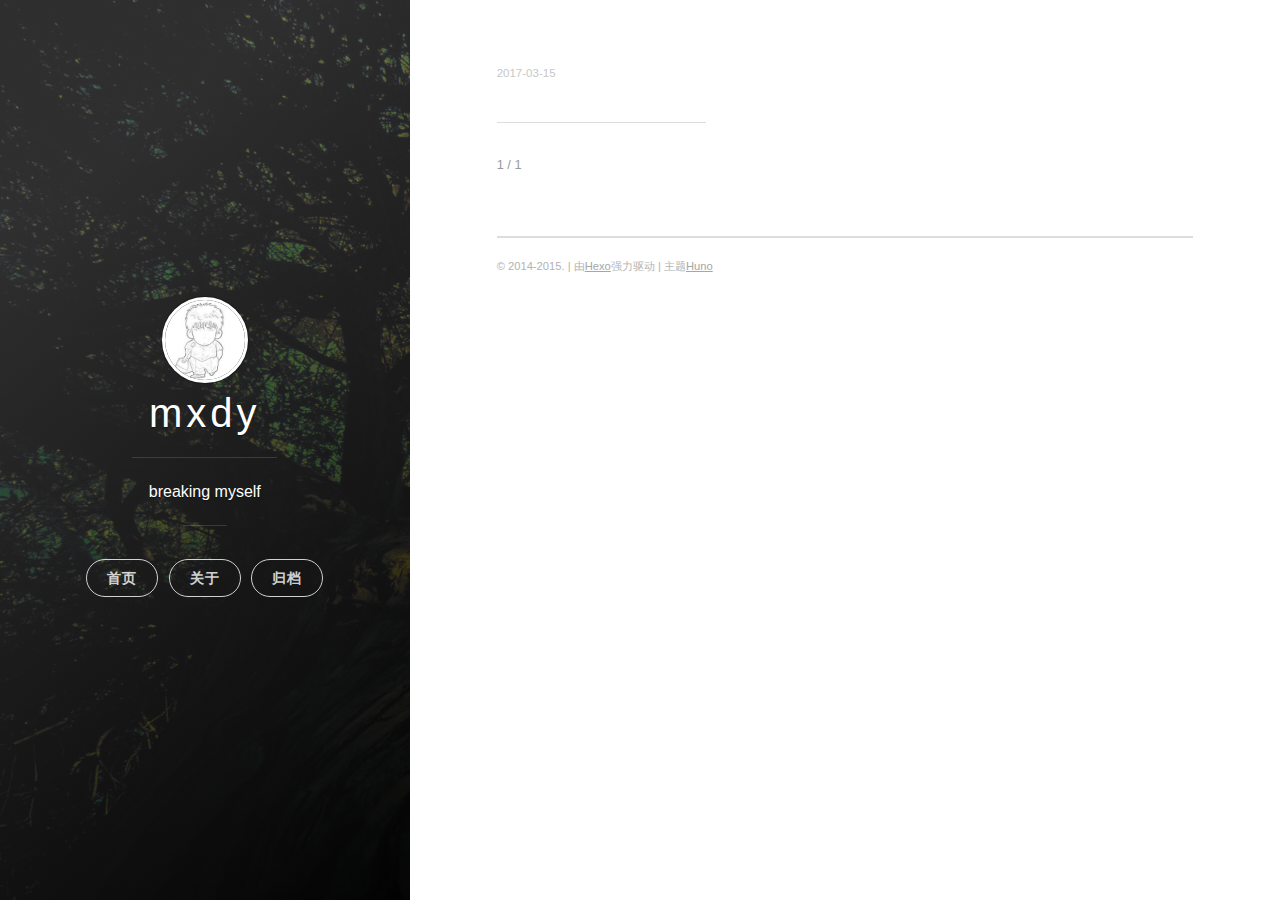
==== commit 0e7e6a02: "Site updated: 2017-04-08 14:25:32" ====
--- a/index.html
+++ b/index.html
@@ -1,789 +1,231 @@
 <!DOCTYPE html>
-<html lang="zh">
-    <head>
-    <!-- 
-        © Material Theme
-        https://github.com/viosey/hexo-theme-material
-        Version: 1.3.0 -->
-
-    <!-- Title -->
-    
+<html>
+<head>
+    <meta charset="utf-8">
+    <meta http-equiv="X-UA-Compatible" content="chrome=1">
+
+    
+
     <title>
-        
-        mxdy
+      mxdy 
     </title>
 
-    <!-- Favicons -->
-    <link rel="icon shortcut" type="image/ico" href="/img/favicon.png">
-    <link rel="icon" sizes="192x192" href="/img/favicon.png">
-    <link rel="apple-touch-icon" href="/img/favicon.png">
-
-    <!-- Meta & Info -->
-    <meta charset="utf-8">
-    <meta http-equiv="X-UA-Compatible">
-    <meta name="viewport" content="width=device-width, initial-scale=1">
-    <meta name="theme-color" content="#0097A7">
-    <meta name="author" content="mxdy">
+    <meta name="viewport" content="width=device-width, initial-scale=1, maximum-scale=1, user-scalable=no">
+    
+      <meta name="author" content="mxdy">
+    
+    
+      <meta name="description" content="这是一个神奇的地方">
+    
+
     <meta name="description" content="这是一个神奇的地方">
-    <meta name="keywords" content="null">
-
-    <!--iOS -->
-    <meta name="viewport" content="width=device-width, initial-scale=1, user-scalable=no">
-    <meta name="apple-mobile-web-app-title" content="Title">
-    <meta name="apple-mobile-web-app-capable" content="yes">
-    <meta name="apple-mobile-web-app-status-bar-style" content="black">
-    <meta name="HandheldFriendly" content="True">
-    <meta name="MobileOptimized" content="480">
-
-    <!-- Add to homescreen for Chrome on Android -->
-    <meta name="mobile-web-app-capable" content="yes">
-
-    <!-- Add to homescreen for Safari on iOS -->
-    <meta name="apple-mobile-web-app-capable" content="yes">
-    <meta name="apple-mobile-web-app-status-bar-style" content="black">
-    <meta name="apple-mobile-web-app-title" content="mxdy">
-
-    <!-- The Open Graph protocol -->
-    <meta property="og:url" content="http://yoursite.com">
-    <meta property="og:type" content="blog">
-    <meta property="og:title" content="mxdy">
-    <meta property="og:description" content="这是一个神奇的地方">
-    
-
-    <!--[if lte IE 9]>
-        <link rel="stylesheet" href="/css/ie-blocker.css">
-
-        
-            <script src="/js/ie-blocker.en.js"></script>
-        
-    <![endif]-->
-
-    <!-- Import CSS -->
-    <link rel="stylesheet" href="/css/material.min.css">
-    <link rel="stylesheet" href="/css/style.min.css">
-    <!-- Config CSS -->
-
-
-<!-- Other Styles -->
-<style>
-  body, html {
-    font-family: Roboto, "Helvetica Neue", Helvetica, "PingFang SC", "Hiragino Sans GB", "Microsoft YaHei", "微软雅黑", Arial, sans-serif;
-  }
-
-  a {
-    color: #00838F;
-  }
-
-  .mdl-card__media,
-  #search-label,
-  #search-form-label:after,
-  #scheme-Paradox .hot_tags-count,
-  #scheme-Paradox .sidebar_archives-count,
-  #scheme-Paradox .sidebar-colored .sidebar-header,
-  #scheme-Paradox .sidebar-colored .sidebar-badge{
-    background-color: #0097A7 !important;
-  }
-
-  /* Sidebar User Drop Down Menu Text Color */
-  #scheme-Paradox .sidebar-colored .sidebar-nav>.dropdown>.dropdown-menu>li>a:hover,
-  #scheme-Paradox .sidebar-colored .sidebar-nav>.dropdown>.dropdown-menu>li>a:focus {
-    color: #0097A7 !important;
-  }
-
-  #post_entry-right-info,
-  .sidebar-colored .sidebar-nav li:hover > a,
-  .sidebar-colored .sidebar-nav li:hover > a i,
-  .sidebar-colored .sidebar-nav li > a:hover,
-  .sidebar-colored .sidebar-nav li > a:hover i,
-  .sidebar-colored .sidebar-nav li > a:focus i,
-  .sidebar-colored .sidebar-nav > .open > a,
-  .sidebar-colored .sidebar-nav > .open > a:hover,
-  .sidebar-colored .sidebar-nav > .open > a:focus,
-  #ds-reset #ds-ctx .ds-ctx-entry .ds-ctx-head a {
-    color: #0097A7 !important;
-  }
-
-  .toTop {
-    background: #757575 !important;
-  }
-
-  .material-layout .material-post>.material-nav,
-  .material-layout .material-index>.material-nav,
-  .material-nav a {
-    color: #757575;
-  }
-
-  #scheme-Paradox .MD-burger-layer {
-    background-color: #757575;
-  }
-
-  #scheme-Paradox #post-toc-trigger-btn {
-    color: #757575;
-  }
-
-  .post-toc a:hover {
-    color: #00838F;
-    text-decoration: underline;
-  }
-</style>
-
-
-<!-- Theme Background Related-->
-
-    <style>
-      body{
-        background-color: #F5F5F5;
-      }
-
-      /* blog_info bottom background */
-      #scheme-Paradox .material-layout .something-else .mdl-card__supporting-text{
-        background-color: #fff;
-      }
-    </style>
-
-
-
-
-<!-- Fade Effect -->
-
-    <style>
-      .fade {
-        transition: all 800ms linear;
-        -webkit-transform: translate3d(0,0,0);
-        -moz-transform: translate3d(0,0,0);
-        -ms-transform: translate3d(0,0,0);
-        -o-transform: translate3d(0,0,0);
-        transform: translate3d(0,0,0);
-        opacity: 1;
-      }
-
-      .fade.out{
-        opacity: 0;
-      }
-    </style>
-
-
-
-    <script src="/js/jquery.min.js"></script>
-    <script src="/js/queue.js"></script>
-
-    <!-- UC Browser Compatible -->
-    <script>
-        var agent = navigator.userAgent.toLowerCase();
-        if(agent.indexOf('ucbrowser')>0) {
-            document.write("<link rel=\"stylesheet\" href=\"/css/uc.css\">");
-            alert('由于 UC 浏览器使用极旧的内核，而本网站使用了一些新的特性。\n为了您能更好的浏览，推荐使用 Chrome 或 Firefox 浏览器。');
-        }
-    </script>
-
-    
-
-    
-
-    <!-- Bing Background -->
-    
-
-    <!-- Custom Head -->
-    
+<meta property="og:type" content="website">
+<meta property="og:title" content="mxdy">
+<meta property="og:url" content="http://yoursite.com/index.html">
+<meta property="og:site_name" content="mxdy">
+<meta property="og:description" content="这是一个神奇的地方">
+<meta name="twitter:card" content="summary">
+<meta name="twitter:title" content="mxdy">
+<meta name="twitter:description" content="这是一个神奇的地方">
+    
+    
+    
+      <link rel="icon" type="image/x-icon" href="/images/26-bad.png">
+    
+    <link rel="stylesheet" href="/css/uno.css">
+    <link rel="stylesheet" href="/css/highlight.css">
+    <link rel="stylesheet" href="/css/archive.css">
+    <link rel="stylesheet" href="/css/china-social-icon.css">
+
 </head>
-
-
-    
-        <body id="scheme-Paradox" class="lazy">
-            <div class="material-layout  mdl-js-layout has-drawer is-upgraded">
+<body>
+
+    <span class="mobile btn-mobile-menu">
+        <i class="icon icon-list btn-mobile-menu__icon"></i>
+        <i class="icon icon-x-circle btn-mobile-close__icon hidden"></i>
+    </span>
+
+    
+ 
+<header class="panel-cover">
+
+
+  <div class="panel-main">
+
+  
+    <div class="panel-main__inner panel-inverted">
+    <div class="panel-main__content">
+
+        
+        <a href="/" title="link to homepage for mxdy"><img src="/images/logo.png" width="80" alt="mxdy logo" class="panel-cover__logo logo" /></a>
+        
+
+        <h1 class="panel-cover__title panel-title"><a href="/" title="link to homepage">mxdy</a></h1>
+        <hr class="panel-cover__divider" />
+
+        
+        <p class="panel-cover__description">
+          breaking myself
+        </p>
+        <hr class="panel-cover__divider panel-cover__divider--secondary" />
+        
+
+        <div class="navigation-wrapper">
+
+          <nav class="cover-navigation cover-navigation--primary">
+            <ul class="navigation">
+
+              
                 
-
-                <!-- Main Container -->
-                <main class="material-layout__content" id="main">
-
-                    <!-- Top Anchor -->
-                    <div id="top"></div>
-
-                    
-                        <!-- Hamburger Button -->
-                        <button class="MD-burger-icon sidebar-toggle">
-                            <span class="MD-burger-layer"></span>
-                        </button>
-                    
-
-                    <!-- Index Module -->
-<div class="material-index mdl-grid">
-    
-        <!-- Paradox Header -->
-        <!-- Daily pic -->
-<div class="mdl-card mdl-shadow--2dp daily-pic mdl-cell mdl-cell--8-col index-top-block">
-
-    <!-- Pic & Slogan -->
-    <div class="mdl-card__media mdl-color-text--grey-50" style="background-image:url(/img/daily_pic.png)">
-        <p class="index-top-block-slogan"><a href="#">
-        
+                <li class="navigation__item"><a href="/#blog" title="" class="blog-button">首页</a></li>
+              
+                
+                <li class="navigation__item"><a href="/about" title="" class="">关于</a></li>
+              
+                
+                <li class="navigation__item"><a href="/archive" title="" class="">归档</a></li>
+              
+
+            </ul>
+          </nav>
+
+          <!-- ----------------------------
+To add a new social icon simply duplicate one of the list items from below
+and change the class in the <i> tag to match the desired social network
+and then add your link to the <a>. Here is a full list of social network
+classes that you can use:
+
+    icon-social-500px
+    icon-social-behance
+    icon-social-delicious
+    icon-social-designer-news
+    icon-social-deviant-art
+    icon-social-digg
+    icon-social-dribbble
+    icon-social-facebook
+    icon-social-flickr
+    icon-social-forrst
+    icon-social-foursquare
+    icon-social-github
+    icon-social-google-plus
+    icon-social-hi5
+    icon-social-instagram
+    icon-social-lastfm
+    icon-social-linkedin
+    icon-social-medium
+    icon-social-myspace
+    icon-social-path
+    icon-social-pinterest
+    icon-social-rdio
+    icon-social-reddit
+    icon-social-skype
+    icon-social-spotify
+    icon-social-stack-overflow
+    icon-social-steam
+    icon-social-stumbleupon
+    icon-social-treehouse
+    icon-social-tumblr
+    icon-social-twitter
+    icon-social-vimeo
+    icon-social-xbox
+    icon-social-yelp
+    icon-social-youtube
+    icon-social-zerply
+    icon-mail
+
+-------------------------------->
+
+<!-- add social info here -->
+
+
+
+        </div>
+
+      </div>
+
+    </div>
+
+    <div class="panel-cover--overlay"></div>
+  </div>
+</header>
+
+    <div class="content-wrapper">
+        <div class="content-wrapper__inner entry">
             
-                move fast and break things
-            
-        
-        </a></p>
-    </div>
-
-    <!-- Avatar & Name -->
-    <div class="mdl-card__supporting-text meta mdl-color-text--grey-600">
-        <!-- Author Avatar -->
-        <div id="author-avatar">
-            <img src="/img/avatar.png" width="32px" height="32px" alt="avatar">
-        </div>
-        <div>
-            <strong>mxdy</strong>
+
+
+   <!-- do nothing -->
+
+
+<div class="main-post-list">
+    <ol class="post-list">
+    
+    
+    <li>
+
+      <h2 class="post-list__post-title post-title">
+        <a href="/2017/03/15/你好/" title="link to "></a>
+      </h2>
+
+      <div class="post-list__meta">
+
+        <time datetime="2017-03-15" class="post-list__meta--date date">2017-03-15</time> 
+      </div>
+
+      <div class="excerpt">
+        
+      </div>
+
+      <hr class="post-list__divider" />
+    </li>
+    
+  </ol>
+
+  <hr class="post-list__divider " />
+
+<nav class="pagination" role="navigation">
+    
+
+    <span class="pagination__page-number"> 1 / 1</span>
+    
+    
+</nav>
+
+
+</div>
+            <footer class="footer">
+
+    <span class="footer__copyright">&copy; 2014-2015. | 由<a href="https://hexo.io/">Hexo</a>强力驱动 | 主题<a href="https://github.com/someus/huno">Huno</a></span>
+    
+</footer>
         </div>
     </div>
-</div>
-
-        <!-- Blog info -->
-<div class="mdl-card mdl-shadow--2dp something-else mdl-cell mdl-cell--8-col mdl-cell--4-col-desktop index-top-block">
-
-    <!-- Search -->
-    
-    <!-- Google -->
-    <div class="mdl-textfield mdl-js-textfield mdl-textfield--expandable" method="post" action="">
-        <label id="search-label" class="mdl-button mdl-js-ripple-effect mdl-js-button mdl-button--fab mdl-color--accent mdl-shadow--4dp" for="search">
-            <i class="material-icons mdl-color-text--white" role="presentation">search</i>
-        </label>
-
-        <form autocomplete="off" id="search-form" method="get" action="//google.com/search" accept-charset="UTF-8" class="mdl-textfield__expandable-holder" target="_blank">
-            <input class="mdl-textfield__input search-input" type="search" name="q" id="search" placeholder="">
-            <label id="search-form-label" class="mdl-textfield__label" for="search"></label>
-
-            <input type="hidden" name="sitesearch" value="http://yoursite.com">
-        </form>
-    </div>
-
-
-
-
-
-
-
-    <!-- LOGO -->
-    <div class="something-else-logo mdl-color--white mdl-color-text--grey-600">
-        <a href="#">
-            <img src="/img/logo.png" alt="logo" />
-        </a>
-    </div>
-
-    <!-- Infomation -->
-    <div class="mdl-card__supporting-text meta meta--fill mdl-color-text--grey-600">
-        <!-- Blog Title -->
-        <div>
-            <strong>mxdy</strong>
-        </div>
-        <div class="section-spacer"></div>
-
-        <!-- Pages -->
-        <button id="show-pages-button" class="mdl-button mdl-js-button mdl-js-ripple-effect mdl-button--icon">
-            <i class="material-icons" role="presentation">view_carousel</i>
-            <span class="visuallyhidden">Pages</span>
-        </button>
-        <ul class="mdl-menu mdl-js-menu mdl-menu--bottom-right" for="show-pages-button">
-            
-        </ul>
-
-        <!-- Menu -->
-        <button id="menubtn" class="mdl-button mdl-js-button mdl-js-ripple-effect mdl-button--icon">
-            <i class="material-icons" role="presentation">more_vert</i>
-            <span class="visuallyhidden">show menu</span>
-        </button>
-        <ul class="mdl-menu mdl-js-menu mdl-menu--bottom-right" for="menubtn">
-            
-
-            
-
-            
-                <a class="index_share-link" href="http://service.weibo.com/share/share.php?appkey=&title=mxdy&url=http://yoursite.com/&pic=&searchPic=false&style=simple" target="_blank">
-                    <li class="mdl-menu__item mdl-js-ripple-effect">
-                        شارك على Weibo
-                    </li>
-                </a>
-            
-
-            
-                <a class="index_share-link" href="https://twitter.com/intent/tweet?text=mxdy&url=http://yoursite.com/&via=mxdy" target="_blank">
-                    <li class="mdl-menu__item mdl-js-ripple-effect">
-                        شارك على Twitter
-                    </li>
-                </a>
-            
-
-            
-                <a class="index_share-link" href="https://www.facebook.com/sharer/sharer.php?u=http://yoursite.com//index.html" target="_blank">
-                    <li class="mdl-menu__item mdl-js-ripple-effect">
-                        شارك على Facebook
-                    </li>
-                </a>
-            
-
-            
-                <a class="index_share-link" href="https://plus.google.com/share?url=http://yoursite.com/" target="_blank">
-                    <li class="mdl-menu__item mdl-js-ripple-effect">
-                        شارك على Google+
-                    </li>
-                </a>
-            
-
-            
-                <a class="index_share-link" href="https://www.linkedin.com/shareArticle?mini=true&url=http://yoursite.com/&title=mxdy" target="_blank">
-                    <li class="mdl-menu__item mdl-js-ripple-effect">
-                        شارك على LinkedIn
-                    </li>
-                </a>
-            
-
-            
-                <a class="post_share-link" href="http://connect.qq.com/widget/shareqq/index.html?site=mxdy&title=mxdy&summary=这是一个神奇的地方&pics=http://yoursite.com/img/favicon.png&url=http://yoursite.com/" target="_blank">
-                    <li class="mdl-menu__item">
-                        شارك على QQ
-                    </li>
-                </a>
-            
-
-            
-                <a class="post_share-link" href="https://telegram.me/share/url?url=http://yoursite.com/&text=mxdy" target="_blank">
-                    <li class="mdl-menu__item">
-                        شارك على Telegram
-                    </li>
-                </a>
-            
-        </ul>
-    </div>
-</div>
-
-    
-    <div class="locate-thumbnail-symbol"></div>
-
-    <!-- Pin on top -->
-    
-
-    <!-- Normal Post -->
-    
-        
-        
-            <!-- Paradox Thumbnail -->
-            <div class="post_entry-module mdl-card mdl-shadow--2dp mdl-cell mdl-cell--12-col fade out">
-    <!-- Post Thumbnail -->
-    
-        
-            <!-- Random Thumbnail -->
-            <div class="post_thumbnail-random mdl-card__media mdl-color-text--grey-50">
-        
-    
-
-        <!-- Post Title -->
-        <p class="article-headline-p"><a href="/2017/03/15/你好/"></a></p>
-    </div>
-
-    <!-- Post Excerpt -->
-    <div class="mdl-color-text--grey-600 mdl-card__supporting-text post_entry-content">
-        
-            
-起开今天中午终于把这个个人空间搭建起来了.
-这么大个人了，也需要在忙碌的世界里留下点标记,免得迷路.
-这里没有吵闹的阿三阿四,没有不可理喻的矫情小鳖.只有自己内心的对话.
-人生不可畏,勇敢向前吧.
-
-        
-        &nbsp;&nbsp;&nbsp;
-        <span>
-            <a href="/2017/03/15/你好/" target="_self">واصل القراءة</a>
-        </span>
-    </div>
-    <!-- Post_entry Info-->
-    <div id="post_entry-info">
-        <div id="post_entry-left-info" class="mdl-card__supporting-text meta mdl-color-text--grey-600 ">
-            <!-- Author Avatar -->
-            <div id="author-avatar">
-                <img src="/img/avatar.png" width="44px" height="44px" alt="mxdy's avatar">
-            </div>
-            <div>
-                <strong>mxdy</strong>
-                <span>3月 15, 2017</span>
-            </div>
-        </div>
-        <div id="post_entry-right-info">
-            <!-- Category -->
-            <span class="post_entry-category">
-                
-            </span>
-
-            
-                <!-- Comment Number -->
-                &nbsp;|&nbsp;
-                <span class="post_entry-comment" >
-                        <span class="ds-thread-count" data-thread-key="2017/03/15/你好/" data-count-type="comments"></span>
-                </span>
-            
-
-            <!-- Post Views -->
-            <span class="post_entry-views">
-            </span>
-        </div>
-    </div>
-</div>
-
-        
-        
-        
-    
-
-    
-
-    
-        <script>
-    var randomNum;
-
-    var locatePost = $('.locate-thumbnail-symbol').next();
-    for(var i = 0; i < 10; i++) {
-        randomNum = Math.floor(Math.random() * 19 + 1);
-
-        locatePost.children('.post_thumbnail-random').attr('id', 'random_thumbnail-'+randomNum);
-        locatePost.children('.post_thumbnail-random').css('background-image', 'url(' + '/img/random/material-' + randomNum + '.png' + ')')
-
-        locatePost = locatePost.next();
-    }
-</script>
-
-    
-</div>
-
-
-                    
-                        <!-- Overlay For Active Sidebar -->
-<div class="sidebar-overlay"></div>
-
-<!-- Material sidebar -->
-<aside id="sidebar" class="sidebar sidebar-colored sidebar-fixed-left" role="navigation">
-    <div id="sidebar-main">
-        <!-- Sidebar Header -->
-        <div class="sidebar-header header-cover" style="background-image: url(/img/sidebar_header.png);">
-    <!-- Top bar -->
-    <div class="top-bar"></div>
-
-    <!-- Sidebar toggle button -->
-    <button type="button" class="sidebar-toggle mdl-button mdl-js-button mdl-js-ripple-effect mdl-button--icon" style="display: initial;" data-upgraded=",MaterialButton,MaterialRipple">
-        <i class="material-icons">clear_all</i>
-        <span class="mdl-button__ripple-container">
-            <span class="mdl-ripple">
-            </span>
-        </span>
-    </button>
-
-    <!-- Sidebar Avatar -->
-    <div class="sidebar-image">
-        <img src="/img/avatar.png" alt="mxdy's avatar">
-    </div>
-
-    <!-- Sidebar Email -->
-    <a data-toggle="dropdown" class="sidebar-brand" href="#settings-dropdown">
-        404765437@email.com
-        <b class="caret"></b>
-    </a>
-</div>
-
-
-        <!-- Sidebar Navigation  -->
-        <ul class="nav sidebar-nav">
-    <!-- User dropdown  -->
-    <li class="dropdown">
-        <ul id="settings-dropdown" class="dropdown-menu">
-            
-                <li>
-                    <a href="#" target="_blank" title="Email Me">
-                        
-                            <i class="material-icons sidebar-material-icons sidebar-indent-left1pc-element">email</i>
-                        
-                        Email Me
-                    </a>
-                </li>
-            
-        </ul>
-    </li>
-
-    <!-- Homepage -->
-    
-        <li id="sidebar-first-li">
-            <a href="/" target="_self">
-                
-                    <i class="material-icons sidebar-material-icons">home</i>
-                
-                الرئيسية
-            </a>
-        </li>
-        
-    
-
-    <!-- Archives  -->
-    
-        <li class="dropdown">
-            <a href="#" class="ripple-effect dropdown-toggle" data-toggle="dropdown">
-                
-                    <i class="material-icons sidebar-material-icons">inbox</i>
-                
-                    أرشيف
-                <b class="caret"></b>
-            </a>
-            <ul class="dropdown-menu">
-            <li>
-                <a class="sidebar_archives-link" href="/archives/2017/03/">三月 2017<span class="sidebar_archives-count">1</span></a>
-            </ul>
-        </li>
-        
-    
-
-    <!-- Categories  -->
-    
-
-    <!-- Pages  -->
-    
-
-    <!-- Article Number  -->
-    
-</ul>
-
-
-        <!-- Sidebar Footer -->
-        <!--
-I'm glad you use this theme, the development is no so easy, I hope you can keep the copyright, I will thank you so much.
-If you still want to delete the copyrights, could you still retain the first one? Which namely "Theme Material"
-It will not impact the appearance and can give developers a lot of support :)
-
-很高兴您使用并喜欢该主题，开发不易 十分谢谢与希望您可以保留一下版权声明。
-如果您仍然想删除的话 能否只保留第一项呢？即 "Theme Material"
-它不会影响美观并可以给开发者很大的支持和动力。 :)
--->
-
-<!-- Sidebar Divider -->
-
-    <div class="sidebar-divider"></div>
-
-
-<!-- Theme Material -->
-
-    <a href="https://github.com/viosey/hexo-theme-material"  class="sidebar-footer-text-a" target="_blank">
-        <div class="sidebar-text mdl-button mdl-js-button mdl-js-ripple-effect sidebar-footer-text-div" data-upgraded=",MaterialButton,MaterialRipple">
-            سمة - Material
-            <span class="sidebar-badge badge-circle">i</span>
-        </div>
-    </a>
-
-
-<!-- Help & Support -->
-<!--
-
--->
-
-<!-- Feedback -->
-<!--
-
--->
-
-<!-- About Theme -->
-<!--
-
--->
-
-    </div>
-
-    <!-- Sidebar Image -->
-    
-
-</aside>
-
-                    
-
-                    
-                        <!-- Footer Top Button -->
-                        <div class="toTop-wrap">
-    <a href="#top" class="toTop">
-        <i class="material-icons footer_top-i">expand_less</i>
-    </a>
-</div>
-
-                    
-
-                    <!--Footer-->
-<footer class="mdl-mini-footer" id="bottom">
-    
-        <!-- Paradox Footer Left Section -->
-        <div class="mdl-mini-footer--left-section sns-list">
-    <!-- Twitter -->
-    
-        <a href="https://twitter.com/twitter" target="_blank">
-            <button class="mdl-mini-footer--social-btn social-btn" style="background-image: url(/img/footer/footer_ico-twitter.png);">
-                <span class="visuallyhidden">Twitter</span>
-            </button><!--
-     --></a>
-    
-
-    <!-- Facebook -->
-    
-        <a href="https://www.facebook.com/facebook" target="_blank">
-            <button class="mdl-mini-footer--social-btn social-btn" style="background-image: url(/img/footer/footer_ico-facebook.png);">
-                <span class="visuallyhidden">Facebook</span>
-            </button><!--
-     --></a>
-    
-
-    <!-- Google + -->
-    
-        <a href="https://www.google.com/" target="_blank">
-            <button class="mdl-mini-footer--social-btn social-btn" style="background-image: url(/img/footer/footer_ico-gplus.png);">
-                <span class="visuallyhidden">Google Plus</span>
-            </button><!--
-     --></a>
-    
-
-    <!-- Weibo -->
-    
-        <a href="http://weibo.com/p/1005052014106760/home?from=page_100505&amp;mod=TAB&amp;is_all=1#place" target="_blank">
-            <button class="mdl-mini-footer--social-btn social-btn" style="background-image: url(/img/footer/footer_ico-weibo.png);">
-                <span class="visuallyhidden">Weibo</span>
-            </button><!--
-     --></a>
-    
-
-    <!-- Instagram -->
-    
-
-    <!-- Tumblr -->
-    
-
-    <!-- Github -->
-    
-
-    <!-- LinkedIn -->
-    
-
-    <!-- Zhihu -->
-    
-        <a href="https://www.zhihu.com/people/mxdy/activities" target="_blank">
-            <button class="mdl-mini-footer--social-btn social-btn" style="background-image: url(/img/footer/footer_ico-zhihu.png);">
-                <span class="visuallyhidden">Zhihu</span>
-            </button><!--
-     --></a>
-    
-
-    <!-- Bilibili -->
-    
-
-    <!-- Telegram -->
-    
-</div>
-
-
-        <!--Copyright-->
-        <div id="copyright">
-            Copyright&nbsp;©&nbsp;
-            <script type="text/javascript">
-                var fd = new Date();
-                document.write(fd.getFullYear());
-            </script>
-            &nbsp;mxdy
-        </div>
-
-        <!-- Paradox Footer Right Section -->
-
-        <!--
-        I am glad you use this theme, the development is no so easy, I hope you can keep the copyright.
-        It will not impact the appearance and can give developers a lot of support :)
-
-        很高兴您使用该主题，开发不易，希望您可以保留一下版权声明。
-        它不会影响美观并可以给开发者很大的支持。 :)
-        -->
-
-        <div class="mdl-mini-footer--right-section">
-            <div>
-                <div class="footer-develop-div">Powered by <a href="https://hexo.io" target="_blank" class="footer-develop-a">Hexo</a></div>
-                <div class="footer-develop-div">Theme - <a href="https://github.com/viosey/hexo-theme-material" target="_blank" class="footer-develop-a">Material</a></div>
-            </div>
-        </div>
-    
-</footer>
-
-
-                    <!-- Import File -->
-<script src="/js/lazyload.min.js"></script>
-<script src="/js/js.min.js"></script>
-<script src="/js/nprogress.js"></script>
-
-<script type="text/javascript">
-    NProgress.configure({
-        showSpinner: true
-    });
-    NProgress.start();
-    $('#nprogress .bar').css({
-        'background': '#29d'
-    });
-    $('#nprogress .peg').css({
-        'box-shadow': '0 0 10px #29d, 0 0 15px #29d'
-    });
-    $('#nprogress .spinner-icon').css({
-        'border-top-color': '#29d',
-        'border-left-color': '#29d'
-    });
-    setTimeout(function() {
-        NProgress.done();
-        $('.fade').removeClass('out');
-    }, 800);
-</script>
-
-
-
-    <script src="/js/smoothscroll.js"></script>
-
-
-
-
-
-
-
-    <!-- 多说公共 js 代码 start -->
-    <script type="text/javascript">
-        queue.offer(function(){
-            var duoshuoQuery = {
-                short_name: 'null'
-            };
-            (function() {
-                var ds = document.createElement('script');
-                ds.type = 'text/javascript';
-                ds.async = true;
-                ds.src = 'https://static.duoshuo.com/embed.js';
-                ds.charset = 'UTF-8';
-                (document.getElementsByTagName('head')[0]
-                 || document.getElementsByTagName('body')[0]).appendChild(ds);
-            })();
+
+    <!-- js files -->
+    <script src="/js/jquery.min.js"></script>
+    <script src="/js/main.js"></script>
+    <script src="/js/scale.fix.js"></script>
+    
+
+    
+
+    <script type="text/javascript" src="//cdn.mathjax.org/mathjax/latest/MathJax.js?config=TeX-AMS-MML_HTMLorMML"></script>
+    <script type="text/javascript"> 
+        $(document).ready(function(){
+            MathJax.Hub.Config({ 
+                tex2jax: {inlineMath: [['[latex]','[/latex]'], ['\\(','\\)']]} 
+            });
         });
     </script>
-    <!-- 多说公共 js 代码 end -->
-
-
-
-
-
-<!-- Swiftye -->
-
-
-<!-- Local Search-->
-
-
-<!-- Window Load-->
-<script>
-    $(window).load(function() {
-        // Post_Toc parent position fixed
-        $('.post-toc-wrap').parent('.mdl-menu__container').css('position', 'fixed');
-    });
-</script>
-
-<!-- MathJax Load-->
-
-
-                </main>
-            </div>
-        </body>
-    
+
+
+    
+    
+    
+    <!--kill ie6 -->
+<!--[if IE 6]>
+  <script src="//letskillie6.googlecode.com/svn/trunk/2/zh_CN.js"></script>
+<![endif]-->
+
+</body>
 </html>
--- a/css/uno.css
+++ b/css/uno.css
@@ -0,0 +1,1703 @@
+/*@import 'http://fonts.googleapis.com/css?family=Raleway:400,700|Roboto+Slab:300,400)';*/
+
+/* http://meyerweb.com/eric/tools/css/reset/
+   v2.0 | 20110126
+   License: none (public domain)
+*/
+@import url(../css/animate.css);
+html, body, div, span, applet, object, iframe, h1, h2, h3, h4, h5, h6, p, blockquote, pre, a, abbr, acronym, address, big, cite, code, del, dfn, em, img, ins, kbd, q, s, samp, small, strike, strong, sub, sup, tt, var, b, u, i, center, dl, dt, dd, ol, ul, li, fieldset, form, label, legend, table, caption, tbody, tfoot, thead, tr, th, td, article, aside, canvas, details, embed, figure, figcaption, footer, header, hgroup, menu, nav, output, ruby, section, summary, time, mark, audio, video {
+  margin: 0;
+  padding: 0;
+  border: 0;
+  font-size: 100%;
+  font: inherit;
+  vertical-align: baseline; }
+
+/* HTML5 display-role reset for older browsers */
+article, aside, details, figcaption, figure, footer, header, hgroup, menu, nav, section {
+  display: block; }
+
+body {
+  line-height: 1; }
+
+ol, ul {
+  list-style: none; }
+
+blockquote, q {
+  quotes: none; }
+
+blockquote:before, blockquote:after {
+  content: '';
+  content: none; }
+
+q:before, q:after {
+  content: '';
+  content: none; }
+
+
+
+body {
+  width: 100%;
+  *zoom: 1; }
+  body:before, body:after {
+    content: "";
+    display: table; }
+  body:after {
+    clear: both; }
+
+/*
+ * Foundation Icons v 3.0
+ * Made by ZURB 2013 http://zurb.com/playground/foundation-icon-fonts-3
+ * MIT License
+ */
+@font-face {
+  font-family: "foundation-icons";
+  src: url("../fonts/foundation-icons/foundation-icons.eot");
+  src: url("../fonts/foundation-icons/foundation-icons.eot?#iefix") format("embedded-opentype"), url("../fonts/foundation-icons/foundation-icons.woff") format("woff"), url("../fonts/foundation-icons/foundation-icons.ttf") format("truetype"), url("../fonts/foundation-icons/foundation-icons.svg#fontcustom") format("svg");
+  font-weight: normal;
+  font-style: normal; }
+.icon:before {
+  font-family: "foundation-icons";
+  font-style: normal;
+  font-weight: normal;
+  font-variant: normal;
+  text-transform: none;
+  line-height: 1;
+  -webkit-font-smoothing: antialiased;
+  display: inline-block;
+  text-decoration: inherit; }
+
+.icon-address-book:before {
+  content: "\f100"; }
+
+.icon-alert:before {
+  content: "\f101"; }
+
+.icon-align-center:before {
+  content: "\f102"; }
+
+.icon-align-justify:before {
+  content: "\f103"; }
+
+.icon-align-left:before {
+  content: "\f104"; }
+
+.icon-align-right:before {
+  content: "\f105"; }
+
+.icon-anchor:before {
+  content: "\f106"; }
+
+.icon-annotate:before {
+  content: "\f107"; }
+
+.icon-archive:before {
+  content: "\f108"; }
+
+.icon-arrow-down:before {
+  content: "\f109"; }
+
+.icon-arrow-left:before {
+  content: "\f10a"; }
+
+.icon-arrow-right:before {
+  content: "\f10b"; }
+
+.icon-arrow-up:before {
+  content: "\f10c"; }
+
+.icon-arrows-compress:before {
+  content: "\f10d"; }
+
+.icon-arrows-expand:before {
+  content: "\f10e"; }
+
+.icon-arrows-in:before {
+  content: "\f10f"; }
+
+.icon-arrows-out:before {
+  content: "\f110"; }
+
+.icon-asl:before {
+  content: "\f111"; }
+
+.icon-asterisk:before {
+  content: "\f112"; }
+
+.icon-at-sign:before {
+  content: "\f113"; }
+
+.icon-background-color:before {
+  content: "\f114"; }
+
+.icon-battery-empty:before {
+  content: "\f115"; }
+
+.icon-battery-full:before {
+  content: "\f116"; }
+
+.icon-battery-half:before {
+  content: "\f117"; }
+
+.icon-bitcoin-circle:before {
+  content: "\f118"; }
+
+.icon-bitcoin:before {
+  content: "\f119"; }
+
+.icon-blind:before {
+  content: "\f11a"; }
+
+.icon-bluetooth:before {
+  content: "\f11b"; }
+
+.icon-bold:before {
+  content: "\f11c"; }
+
+.icon-book-bookmark:before {
+  content: "\f11d"; }
+
+.icon-book:before {
+  content: "\f11e"; }
+
+.icon-bookmark:before {
+  content: "\f11f"; }
+
+.icon-braille:before {
+  content: "\f120"; }
+
+.icon-burst-new:before {
+  content: "\f121"; }
+
+.icon-burst-sale:before {
+  content: "\f122"; }
+
+.icon-burst:before {
+  content: "\f123"; }
+
+.icon-calendar:before {
+  content: "\f124"; }
+
+.icon-camera:before {
+  content: "\f125"; }
+
+.icon-check:before {
+  content: "\f126"; }
+
+.icon-checkbox:before {
+  content: "\f127"; }
+
+.icon-clipboard-notes:before {
+  content: "\f128"; }
+
+.icon-clipboard-pencil:before {
+  content: "\f129"; }
+
+.icon-clipboard:before {
+  content: "\f12a"; }
+
+.icon-clock:before {
+  content: "\f12b"; }
+
+.icon-closed-caption:before {
+  content: "\f12c"; }
+
+.icon-cloud:before {
+  content: "\f12d"; }
+
+.icon-comment-minus:before {
+  content: "\f12e"; }
+
+.icon-comment-quotes:before {
+  content: "\f12f"; }
+
+.icon-comment-video:before {
+  content: "\f130"; }
+
+.icon-comment:before {
+  content: "\f131"; }
+
+.icon-comments:before {
+  content: "\f132"; }
+
+.icon-compass:before {
+  content: "\f133"; }
+
+.icon-contrast:before {
+  content: "\f134"; }
+
+.icon-credit-card:before {
+  content: "\f135"; }
+
+.icon-crop:before {
+  content: "\f136"; }
+
+.icon-crown:before {
+  content: "\f137"; }
+
+.icon-css3:before {
+  content: "\f138"; }
+
+.icon-database:before {
+  content: "\f139"; }
+
+.icon-die-five:before {
+  content: "\f13a"; }
+
+.icon-die-four:before {
+  content: "\f13b"; }
+
+.icon-die-one:before {
+  content: "\f13c"; }
+
+.icon-die-six:before {
+  content: "\f13d"; }
+
+.icon-die-three:before {
+  content: "\f13e"; }
+
+.icon-die-two:before {
+  content: "\f13f"; }
+
+.icon-dislike:before {
+  content: "\f140"; }
+
+.icon-dollar-bill:before {
+  content: "\f141"; }
+
+.icon-dollar:before {
+  content: "\f142"; }
+
+.icon-download:before {
+  content: "\f143"; }
+
+.icon-eject:before {
+  content: "\f144"; }
+
+.icon-elevator:before {
+  content: "\f145"; }
+
+.icon-euro:before {
+  content: "\f146"; }
+
+.icon-eye:before {
+  content: "\f147"; }
+
+.icon-fast-forward:before {
+  content: "\f148"; }
+
+.icon-female-symbol:before {
+  content: "\f149"; }
+
+.icon-female:before {
+  content: "\f14a"; }
+
+.icon-filter:before {
+  content: "\f14b"; }
+
+.icon-first-aid:before {
+  content: "\f14c"; }
+
+.icon-flag:before {
+  content: "\f14d"; }
+
+.icon-folder-add:before {
+  content: "\f14e"; }
+
+.icon-folder-lock:before {
+  content: "\f14f"; }
+
+.icon-folder:before {
+  content: "\f150"; }
+
+.icon-foot:before {
+  content: "\f151"; }
+
+.icon-foundation:before {
+  content: "\f152"; }
+
+.icon-graph-bar:before {
+  content: "\f153"; }
+
+.icon-graph-horizontal:before {
+  content: "\f154"; }
+
+.icon-graph-pie:before {
+  content: "\f155"; }
+
+.icon-graph-trend:before {
+  content: "\f156"; }
+
+.icon-guide-dog:before {
+  content: "\f157"; }
+
+.icon-hearing-aid:before {
+  content: "\f158"; }
+
+.icon-heart:before {
+  content: "\f159"; }
+
+.icon-home:before {
+  content: "\f15a"; }
+
+.icon-html5:before {
+  content: "\f15b"; }
+
+.icon-indent-less:before {
+  content: "\f15c"; }
+
+.icon-indent-more:before {
+  content: "\f15d"; }
+
+.icon-info:before {
+  content: "\f15e"; }
+
+.icon-italic:before {
+  content: "\f15f"; }
+
+.icon-key:before {
+  content: "\f160"; }
+
+.icon-laptop:before {
+  content: "\f161"; }
+
+.icon-layout:before {
+  content: "\f162"; }
+
+.icon-lightbulb:before {
+  content: "\f163"; }
+
+.icon-like:before {
+  content: "\f164"; }
+
+.icon-link:before {
+  content: "\f165"; }
+
+.icon-list-bullet:before {
+  content: "\f166"; }
+
+.icon-list-number:before {
+  content: "\f167"; }
+
+.icon-list-thumbnails:before {
+  content: "\f168"; }
+
+.icon-list:before {
+  content: "\f169"; }
+
+.icon-lock:before {
+  content: "\f16a"; }
+
+.icon-loop:before {
+  content: "\f16b"; }
+
+.icon-magnifying-glass:before {
+  content: "\f16c"; }
+
+.icon-mail:before {
+  content: "\f16d"; }
+
+.icon-male-female:before {
+  content: "\f16e"; }
+
+.icon-male-symbol:before {
+  content: "\f16f"; }
+
+.icon-male:before {
+  content: "\f170"; }
+
+.icon-map:before {
+  content: "\f171"; }
+
+.icon-marker:before {
+  content: "\f172"; }
+
+.icon-megaphone:before {
+  content: "\f173"; }
+
+.icon-microphone:before {
+  content: "\f174"; }
+
+.icon-minus-circle:before {
+  content: "\f175"; }
+
+.icon-minus:before {
+  content: "\f176"; }
+
+.icon-mobile-signal:before {
+  content: "\f177"; }
+
+.icon-mobile:before {
+  content: "\f178"; }
+
+.icon-monitor:before {
+  content: "\f179"; }
+
+.icon-mountains:before {
+  content: "\f17a"; }
+
+.icon-music:before {
+  content: "\f17b"; }
+
+.icon-next:before {
+  content: "\f17c"; }
+
+.icon-no-dogs:before {
+  content: "\f17d"; }
+
+.icon-no-smoking:before {
+  content: "\f17e"; }
+
+.icon-page-add:before {
+  content: "\f17f"; }
+
+.icon-page-copy:before {
+  content: "\f180"; }
+
+.icon-page-csv:before {
+  content: "\f181"; }
+
+.icon-page-delete:before {
+  content: "\f182"; }
+
+.icon-page-doc:before {
+  content: "\f183"; }
+
+.icon-page-edit:before {
+  content: "\f184"; }
+
+.icon-page-export-csv:before {
+  content: "\f185"; }
+
+.icon-page-export-doc:before {
+  content: "\f186"; }
+
+.icon-page-export-pdf:before {
+  content: "\f187"; }
+
+.icon-page-export:before {
+  content: "\f188"; }
+
+.icon-page-filled:before {
+  content: "\f189"; }
+
+.icon-page-multiple:before {
+  content: "\f18a"; }
+
+.icon-page-pdf:before {
+  content: "\f18b"; }
+
+.icon-page-remove:before {
+  content: "\f18c"; }
+
+.icon-page-search:before {
+  content: "\f18d"; }
+
+.icon-page:before {
+  content: "\f18e"; }
+
+.icon-paint-bucket:before {
+  content: "\f18f"; }
+
+.icon-paperclip:before {
+  content: "\f190"; }
+
+.icon-pause:before {
+  content: "\f191"; }
+
+.icon-paw:before {
+  content: "\f192"; }
+
+.icon-paypal:before {
+  content: "\f193"; }
+
+.icon-pencil:before {
+  content: "\f194"; }
+
+.icon-photo:before {
+  content: "\f195"; }
+
+.icon-play-circle:before {
+  content: "\f196"; }
+
+.icon-play-video:before {
+  content: "\f197"; }
+
+.icon-play:before {
+  content: "\f198"; }
+
+.icon-plus:before {
+  content: "\f199"; }
+
+.icon-pound:before {
+  content: "\f19a"; }
+
+.icon-power:before {
+  content: "\f19b"; }
+
+.icon-previous:before {
+  content: "\f19c"; }
+
+.icon-price-tag:before {
+  content: "\f19d"; }
+
+.icon-pricetag-multiple:before {
+  content: "\f19e"; }
+
+.icon-print:before {
+  content: "\f19f"; }
+
+.icon-prohibited:before {
+  content: "\f1a0"; }
+
+.icon-projection-screen:before {
+  content: "\f1a1"; }
+
+.icon-puzzle:before {
+  content: "\f1a2"; }
+
+.icon-quote:before {
+  content: "\f1a3"; }
+
+.icon-record:before {
+  content: "\f1a4"; }
+
+.icon-refresh:before {
+  content: "\f1a5"; }
+
+.icon-results-demographics:before {
+  content: "\f1a6"; }
+
+.icon-results:before {
+  content: "\f1a7"; }
+
+.icon-rewind-ten:before {
+  content: "\f1a8"; }
+
+.icon-rewind:before {
+  content: "\f1a9"; }
+
+.icon-rss:before {
+  content: "\f1aa"; }
+
+.icon-safety-cone:before {
+  content: "\f1ab"; }
+
+.icon-save:before {
+  content: "\f1ac"; }
+
+.icon-share:before {
+  content: "\f1ad"; }
+
+.icon-sheriff-badge:before {
+  content: "\f1ae"; }
+
+.icon-shield:before {
+  content: "\f1af"; }
+
+.icon-shopping-bag:before {
+  content: "\f1b0"; }
+
+.icon-shopping-cart:before {
+  content: "\f1b1"; }
+
+.icon-shuffle:before {
+  content: "\f1b2"; }
+
+.icon-skull:before {
+  content: "\f1b3"; }
+
+.icon-social-500px:before {
+  content: "\f1b4"; }
+
+.icon-social-adobe:before {
+  content: "\f1b5"; }
+
+.icon-social-amazon:before {
+  content: "\f1b6"; }
+
+.icon-social-android:before {
+  content: "\f1b7"; }
+
+.icon-social-apple:before {
+  content: "\f1b8"; }
+
+.icon-social-behance:before {
+  content: "\f1b9"; }
+
+.icon-social-bing:before {
+  content: "\f1ba"; }
+
+.icon-social-blogger:before {
+  content: "\f1bb"; }
+
+.icon-social-delicious:before {
+  content: "\f1bc"; }
+
+.icon-social-designer-news:before {
+  content: "\f1bd"; }
+
+.icon-social-deviant-art:before {
+  content: "\f1be"; }
+
+.icon-social-digg:before {
+  content: "\f1bf"; }
+
+.icon-social-dribbble:before {
+  content: "\f1c0"; }
+
+.icon-social-drive:before {
+  content: "\f1c1"; }
+
+.icon-social-dropbox:before {
+  content: "\f1c2"; }
+
+.icon-social-evernote:before {
+  content: "\f1c3"; }
+
+.icon-social-facebook:before {
+  content: "\f1c4"; }
+
+.icon-social-flickr:before {
+  content: "\f1c5"; }
+
+.icon-social-forrst:before {
+  content: "\f1c6"; }
+
+.icon-social-foursquare:before {
+  content: "\f1c7"; }
+
+.icon-social-game-center:before {
+  content: "\f1c8"; }
+
+.icon-social-github:before {
+  content: "\f1c9"; }
+
+.icon-social-google-plus:before {
+  content: "\f1ca"; }
+
+.icon-social-hacker-news:before {
+  content: "\f1cb"; }
+
+.icon-social-hi5:before {
+  content: "\f1cc"; }
+
+.icon-social-instagram:before {
+  content: "\f1cd"; }
+
+.icon-social-joomla:before {
+  content: "\f1ce"; }
+
+.icon-social-lastfm:before {
+  content: "\f1cf"; }
+
+.icon-social-linkedin:before {
+  content: "\f1d0"; }
+
+.icon-social-medium:before {
+  content: "\f1d1"; }
+
+.icon-social-myspace:before {
+  content: "\f1d2"; }
+
+.icon-social-orkut:before {
+  content: "\f1d3"; }
+
+.icon-social-path:before {
+  content: "\f1d4"; }
+
+.icon-social-picasa:before {
+  content: "\f1d5"; }
+
+.icon-social-pinterest:before {
+  content: "\f1d6"; }
+
+.icon-social-rdio:before {
+  content: "\f1d7"; }
+
+.icon-social-reddit:before {
+  content: "\f1d8"; }
+
+.icon-social-skillshare:before {
+  content: "\f1d9"; }
+
+.icon-social-skype:before {
+  content: "\f1da"; }
+
+.icon-social-smashing-mag:before {
+  content: "\f1db"; }
+
+.icon-social-snapchat:before {
+  content: "\f1dc"; }
+
+.icon-social-spotify:before {
+  content: "\f1dd"; }
+
+.icon-social-squidoo:before {
+  content: "\f1de"; }
+
+.icon-social-stack-overflow:before {
+  content: "\f1df"; }
+
+.icon-social-steam:before {
+  content: "\f1e0"; }
+
+.icon-social-stumbleupon:before {
+  content: "\f1e1"; }
+
+.icon-social-treehouse:before {
+  content: "\f1e2"; }
+
+.icon-social-tumblr:before {
+  content: "\f1e3"; }
+
+.icon-social-twitter:before {
+  content: "\f1e4"; }
+
+.icon-social-vimeo:before {
+  content: "\f1e5"; }
+
+.icon-social-windows:before {
+  content: "\f1e6"; }
+
+.icon-social-xbox:before {
+  content: "\f1e7"; }
+
+.icon-social-yahoo:before {
+  content: "\f1e8"; }
+
+.icon-social-yelp:before {
+  content: "\f1e9"; }
+
+.icon-social-youtube:before {
+  content: "\f1ea"; }
+
+.icon-social-zerply:before {
+  content: "\f1eb"; }
+
+.icon-social-zurb:before {
+  content: "\f1ec"; }
+
+.icon-sound:before {
+  content: "\f1ed"; }
+
+.icon-star:before {
+  content: "\f1ee"; }
+
+.icon-stop:before {
+  content: "\f1ef"; }
+
+.icon-strikethrough:before {
+  content: "\f1f0"; }
+
+.icon-subscript:before {
+  content: "\f1f1"; }
+
+.icon-superscript:before {
+  content: "\f1f2"; }
+
+.icon-tablet-landscape:before {
+  content: "\f1f3"; }
+
+.icon-tablet-portrait:before {
+  content: "\f1f4"; }
+
+.icon-target-two:before {
+  content: "\f1f5"; }
+
+.icon-target:before {
+  content: "\f1f6"; }
+
+.icon-telephone-accessible:before {
+  content: "\f1f7"; }
+
+.icon-telephone:before {
+  content: "\f1f8"; }
+
+.icon-text-color:before {
+  content: "\f1f9"; }
+
+.icon-thumbnails:before {
+  content: "\f1fa"; }
+
+.icon-ticket:before {
+  content: "\f1fb"; }
+
+.icon-torso-business:before {
+  content: "\f1fc"; }
+
+.icon-torso-female:before {
+  content: "\f1fd"; }
+
+.icon-torso:before {
+  content: "\f1fe"; }
+
+.icon-torsos-all-female:before {
+  content: "\f1ff"; }
+
+.icon-torsos-all:before {
+  content: "\f200"; }
+
+.icon-torsos-female-male:before {
+  content: "\f201"; }
+
+.icon-torsos-male-female:before {
+  content: "\f202"; }
+
+.icon-torsos:before {
+  content: "\f203"; }
+
+.icon-trash:before {
+  content: "\f204"; }
+
+.icon-trees:before {
+  content: "\f205"; }
+
+.icon-trophy:before {
+  content: "\f206"; }
+
+.icon-underline:before {
+  content: "\f207"; }
+
+.icon-universal-access:before {
+  content: "\f208"; }
+
+.icon-unlink:before {
+  content: "\f209"; }
+
+.icon-unlock:before {
+  content: "\f20a"; }
+
+.icon-upload-cloud:before {
+  content: "\f20b"; }
+
+.icon-upload:before {
+  content: "\f20c"; }
+
+.icon-usb:before {
+  content: "\f20d"; }
+
+.icon-video:before {
+  content: "\f20e"; }
+
+.icon-volume-none:before {
+  content: "\f20f"; }
+
+.icon-volume-strike:before {
+  content: "\f210"; }
+
+.icon-volume:before {
+  content: "\f211"; }
+
+.icon-web:before {
+  content: "\f212"; }
+
+.icon-wheelchair:before {
+  content: "\f213"; }
+
+.icon-widget:before {
+  content: "\f214"; }
+
+.icon-wrench:before {
+  content: "\f215"; }
+
+.icon-x-circle:before {
+  content: "\f216"; }
+
+.icon-x:before {
+  content: "\f217"; }
+
+.icon-yen:before {
+  content: "\f218"; }
+
+.icon-zoom-in:before {
+  content: "\f219"; }
+
+.icon-zoom-out:before {
+  content: "\f21a"; }
+
+html, body {
+  height: 100%; }
+
+html {
+  height: 100%;
+  max-height: 100%; }
+
+body {
+  /*font-family: "Raleway", sans-serif;*/
+  font-family:  "Raleway",Verdana,sans-serif,宋体, serif, "Droid Serif", Helvetica Neue, Helvetica, Arial;
+  font-size: 1em;
+  color: #666666; }
+
+::selection {
+  background: #fae3df; }
+
+::-moz-selection {
+  background: #fae3df; }
+
+a {
+  text-decoration: none;
+  color: #006699; }
+  a:hover {
+    color: green;
+    -o-transition: .5s;
+    -ms-transition: .5s;
+    -moz-transition: .5s;
+    -webkit-transition: .5s; }
+
+h1,
+h2,
+h3,
+h4,
+h5,
+h5 {
+  margin-top: .8em;
+  margin-bottom: .4em;
+  /*font-family: "Roboto Slab", serif;*/
+  font-family: "Raleway",Verdana,sans-serif,宋体, serif, "Droid Serif", Helvetica Neue, Helvetica, Arial;
+  font-weight: lighter;
+  color: #333333;
+  -webkit-font-smoothing: antialiased; }
+
+h1 {
+  margin-top: 0;
+  font-size: 3.2em;
+  line-height: 1.2em;
+  letter-spacing: .05em; }
+
+h2 {
+  font-size: 2.2em; }
+
+h3 {
+  font-size: 1.8em; }
+
+h4 {
+  font-size: 1.4em; }
+
+h4 {
+  font-size: 1.2em; }
+
+h5 {
+  font-size: 1em; }
+
+p {
+  margin-bottom: 1.3em;
+  line-height: 1.7em; }
+
+strong {
+  font-weight: bold; }
+
+em {
+  font-style: italic; }
+
+blockquote {
+  margin: 1em 0;
+  padding: 1em 0;
+  background: #f8f8f8;
+  border: 1px solid #eeeeee;
+  border-radius: 3px;
+  /*font-family: "Roboto Slab", serif;*/
+  font-family:  "Raleway",Verdana,sans-serif,宋体, serif, "Droid Serif", Helvetica Neue, Helvetica, Arial;
+  font-weight: lighter;
+  font-style: italic;
+  font-size: 1.0em;
+  /*text-align: center;*/ }
+  blockquote p:last-child {
+    margin-bottom: 0; }
+
+ol, ul {
+  margin: 0 0 1.3em 2.5em; }
+  ol li, ul li {
+    margin: 0 0 .2em 0;
+    line-height: 1.6em; }
+  ol ol, ol ul, ul ol, ul ul {
+    margin: .1em 0 .2em 2em; }
+
+ol {
+  list-style-type: decimal; }
+
+ul {
+  list-style-type: disc; }
+
+code {
+  padding: 2px 4px;
+  background-color: #f8f8f8;
+  color: #d14;
+  border: none;
+  word-wrap: break-word;
+  border-radius: 3px;
+  font-family: Consolas, Menlo, Monaco, Lucida Console, Liberation Mono, DejaVu Sans Mono, Bitstream Vera Sans Mono, Courier New, monospace, serif;
+  font-size: .85em; }
+
+
+.date,
+.time,
+.author,
+.tags {
+  font-size: .8em;
+  color: #c7c7c7; }
+  .date a,
+  .time a,
+  .author a,
+  .tags a {
+    color: #666666; }
+    .date a:hover,
+    .time a:hover,
+    .author a:hover,
+    .tags a:hover {
+      color: #006699; }
+
+.excerpt {
+  margin: 0;
+  font-size: .9em;
+  color: #999999; }
+
+.intro {
+  font-family: "Roboto Slab", serif;
+  font-size: 1.2em;
+  font-weight: lighter;
+  color: #999999; }
+
+.block-heading {
+  display: inline;
+  float: left;
+  width: 940px;
+  margin: 0 10px;
+  position: relative;
+  bottom: -15px;
+  font-size: .8em;
+  font-weight: bold;
+  text-align: center;
+  text-transform: uppercase;
+  letter-spacing: 1px; }
+
+.label {
+  position: relative;
+  display: inline-block;
+  padding: 8px 18px 9px 18px;
+  background: #006699;
+  border-radius: 3px;
+  text-align: center;
+  color: #FFF; }
+
+.container {
+  position: relative;
+  z-index: 500;
+  width: 940px;
+  margin: 0 auto; }
+
+.content-wrapper {
+  z-index: 800;
+  width: 68%;
+  max-width: 960px;
+  margin-left: 32%; }
+
+.content-wrapper__inner {
+  margin: 0 10%;
+  padding: 50px 0; }
+
+.footer {
+  display: block;
+  padding: 2em 0 0 0;
+  border-top: 2px solid #dddddd;
+  font-size: .7em;
+  color: #b3b3b3; }
+
+.footer__copyright {
+  display: block;
+  margin-bottom: .7em; }
+  .footer__copyright a {
+    color: #a6a6a6;
+    text-decoration: underline; }
+    .footer__copyright a:hover {
+      color: #006699; }
+
+.avatar,
+.logo {
+  border-radius: 50%;
+  border: 3px solid #FFF;
+  box-shadow: 0 0 1px 1px rgba(0, 0, 0, 0.3); }
+
+hr {
+  border: none; }
+
+.section-title__divider {
+  width: 30%;
+  margin: 2.2em 0 2.1em 0;
+  border-top: 1px solid #dddddd; }
+
+.hidden {
+  display: none !important; }
+
+.post-comments {
+  border-top: 1px solid #dddddd;
+  padding: 60px 0; }
+
+.post-meta {
+  margin: 0 0 1.4em 0;
+  color: #c7c7c7; }
+
+.post-meta__date {
+  margin-right: .5em; }
+
+.post-meta__tags {
+  margin-left: .4em; }
+
+.post-meta__author {
+  margin-left: 1.5em; }
+
+.post-meta__avatar {
+  display: inline-block;
+  width: 22px;
+  height: 22px;
+  margin: 0 .3em -.4em 0;
+  border: none;
+  box-shadow: none; }
+
+.post img {
+  max-width: 100%;
+  margin: 0 auto;
+  border-radius: 3px;
+  text-align: center; }
+
+.post hr {
+  display: block;
+  width: 30%;
+  margin: 2em 0;
+  border-top: 1px solid #dddddd; }
+
+.panel {
+  display: table;
+  width: 100%;
+  height: 100%; }
+
+.panel__vertical {
+  display: table-cell;
+  vertical-align: middle; }
+
+.panel-title {
+  margin: 0 0 5px 0;
+  font-size: 2.5em;
+  letter-spacing: 4px;
+  color: #FFF; }
+
+.panel-subtitle {
+  font-family: "Roboto Slab", serif;
+  font-size: 1.2em;
+  font-weight: lighter;
+  letter-spacing: 3px;
+  color: #cccccc;
+  -webkit-font-smoothing: antialiased; }
+
+.panel-cover {
+  display: block;
+  position: fixed;
+  z-index: 900;
+  width: 100%;
+  max-width: none;
+  height: 100%;
+  background: url(../images/background-cover.jpg) top left no-repeat #666666;
+  background-size: cover; }
+
+.panel-cover--collapsed {
+  width: 32%;
+  max-width: 430px; }
+
+.panel-cover--overlay {
+  display: block;
+  position: absolute;
+  z-index: 0;
+  top: 0;
+  right: 0;
+  bottom: 0;
+  left: 0;
+  background-color: rgba(68, 68, 68, 0.2);
+  background-image: -webkit-gradient(linear, left top, left bottom, color-stop(20%, rgba(68, 68, 68, 0.6)), color-stop(100%, rgba(0, 0, 0, 0.9)));
+  background-image: -webkit-linear-gradient(-410deg, rgba(68, 68, 68, 0.6) 20%, rgba(0, 0, 0, 0.9));
+  background-image: linear-gradient(140deg,rgba(68, 68, 68, 0.6) 20%, rgba(0, 0, 0, 0.9)); }
+
+.panel-cover__logo {
+  margin-bottom: .2em; }
+
+.panel-cover__description {
+  margin: 0 30px; }
+
+.panel-cover__divider {
+  width: 50%;
+  margin: 20px auto;
+  border-top: 1px solid rgba(255, 255, 255, 0.14); }
+
+.panel-cover__divider--secondary {
+  width: 15%; }
+
+.panel-main {
+  display: table;
+  width: 100%;
+  height: 100%; }
+
+
+.panel-main__inner {
+  display: table-cell;
+  vertical-align: middle;
+  position: relative;
+  z-index: 800;
+  padding: 0 60px; }
+
+.panel-main__content {
+  max-width: 620px;
+  margin: 0 auto; }
+
+.panel-main__content--fixed {
+  width: 480px;
+  transition: width 1s;
+  -webkit-transition: width 1s;
+  /* Safari */ }
+
+.panel-inverted {
+  font-weight: 100;
+  text-align: center;
+  color: #FFF;
+  text-shadow: 0 1px 1px rgba(0, 0, 0, 0.4); }
+  .panel-inverted a {
+    color: #FFF; }
+
+.cover-navigation {
+  margin-top: 10px; }
+
+.cover-navigation--social {
+  margin-left: 30px; }
+
+.cover-green {
+  background-color: rgba(21, 111, 120, 0.6);
+  background-image: -webkit-gradient(linear, left top, left bottom, color-stop(20%, rgba(21, 111, 120, 0.6)), color-stop(100%, rgba(6, 31, 33, 0.8)));
+  background-image: -webkit-linear-gradient(-410deg, rgba(21, 111, 120, 0.6) 20%, rgba(6, 31, 33, 0.8));
+  background-image: linear-gradient(140deg,rgba(21, 111, 120, 0.6) 20%, rgba(6, 31, 33, 0.8)); }
+
+.cover-purple {
+  background-color: rgba(73, 50, 82, 0.6);
+  background-image: -webkit-gradient(linear, left top, left bottom, color-stop(20%, rgba(73, 50, 82, 0.6)), color-stop(100%, rgba(17, 11, 19, 0.8)));
+  background-image: -webkit-linear-gradient(-410deg, rgba(73, 50, 82, 0.6) 20%, rgba(17, 11, 19, 0.8));
+  background-image: linear-gradient(140deg,rgba(73, 50, 82, 0.6) 20%, rgba(17, 11, 19, 0.8)); }
+
+.cover-red {
+  background-color: rgba(119, 31, 18, 0.6);
+  background-image: -webkit-gradient(linear, left top, left bottom, color-stop(20%, rgba(119, 31, 18, 0.6)), color-stop(100%, rgba(30, 8, 5, 0.8)));
+  background-image: -webkit-linear-gradient(-410deg, rgba(119, 31, 18, 0.6) 20%, rgba(30, 8, 5, 0.8));
+  background-image: linear-gradient(140deg,rgba(119, 31, 18, 0.6) 20%, rgba(30, 8, 5, 0.8)); }
+
+.cover-slate {
+  background-color: rgba(61, 66, 96, 0.6);
+  background-image: -webkit-gradient(linear, left top, left bottom, color-stop(20%, rgba(61, 66, 96, 0.6)), color-stop(100%, rgba(21, 23, 34, 0.8)));
+  background-image: -webkit-linear-gradient(-410deg, rgba(61, 66, 96, 0.6) 20%, rgba(21, 23, 34, 0.8));
+  background-image: linear-gradient(140deg,rgba(61, 66, 96, 0.6) 20%, rgba(21, 23, 34, 0.8)); }
+
+.cover-disabled {
+  background: none; }
+
+.btn, .navigation__item a {
+  padding: 10px 20px;
+  border: 1px solid #006699;
+  border-radius: 20px;
+  font-size: .9em;
+  font-weight: bold;
+  letter-spacing: 1px;
+  text-shadow: none;
+  color: #006699;
+  -webkit-font-smoothing: antialiased; }
+  .btn:hover, .navigation__item a:hover {
+    color: #006699;
+    border-color: #006699; }
+
+.btn-secondary {
+  border-color: #5ba4e5;
+  color: #5ba4e5; }
+  .btn-secondary:hover {
+    color: #217fd2;
+    border-color: #217fd2; }
+
+.btn-tertiary {
+  border-color: #999999;
+  color: #999999; }
+  .btn-tertiary:hover {
+    color: #737373;
+    border-color: #737373; }
+
+.btn-large {
+  padding: 10px 24px;
+  font-size: 1.1em; }
+
+.btn-small {
+  padding: 8px 12px;
+  font-size: .7em; }
+
+.btn-mobile-menu {
+  display: none;
+  position: fixed;
+  z-index: 9999;
+  top: 0;
+  right: 0;
+  left: 0;
+  width: 100%;
+  height: 42px;
+  background: rgba(13, 71, 77, 0.98);
+  border-bottom: 1px solid rgba(255, 255, 255, 0.1);
+  text-align: center; }
+
+.btn-mobile-menu__icon,
+.btn-mobile-close__icon {
+  position: relative;
+  top: 3px;
+  font-size: 36px;
+  color: #FFF; }
+
+nav {
+  display: inline-block;
+  position: relative; }
+
+.navigation {
+  display: inline-block;
+  float: left;
+  position: relative;
+  margin: 0;
+  list-style-type: none; }
+
+.navigation__item {
+  display: inline-block;
+  margin: 3px 3px;
+  line-height: 1em; }
+  .navigation__item a {
+    display: block;
+    position: relative;
+    border-color: #FFF;
+    color: #FFF;
+    opacity: .8; }
+    .navigation__item a:hover {
+      color: #FFF;
+      border-color: #FFF;
+      opacity: 1; }
+
+.navigation--social {
+  margin-left: 0em; }
+  .navigation--social a {
+    padding: 6px 8px 6px 9px; }
+    .navigation--social a .label {
+      display: none; }
+    .navigation--social a .icon {
+      display: block;
+      font-size: 1.7em; }
+
+.pagination {
+  display: block;
+  margin: 0 0 4em 0; }
+
+.pagination__page-number {
+  margin: 0;
+  font-size: .8em;
+  color: #999999; }
+
+.pagination__newer {
+  margin-right: 1em; }
+
+.pagination__older {
+  margin-left: 1em; }
+
+i {
+  font-family: 'entypo';
+  font-weight: normal;
+  font-style: normal;
+  font-size: 18px; }
+
+.icon-social {
+  font-family: 'entypo-social';
+  font-size: 22px;
+  display: block;
+  position: relative; }
+
+.post-list {
+  margin: 0;
+  padding: 0;
+  list-style-type: none;
+  text-align: left; }
+  .post-list li {
+    margin: 0 0 2.2em 0; }
+    .post-list li:last-child hr {
+      display: none; }
+
+.post-list__post-title {
+  margin-top: 0;
+  margin-bottom: .2em;
+  font-size: 1.8em;
+  -webkit-font-smoothing: antialiased;
+  font-weight: bold;
+  line-height: 1.3em; }
+  .post-list__post-title a {
+    color: #333333; }
+    .post-list__post-title a:hover {
+      color: #006699; }
+
+.post-list__meta {
+  display: block;
+  margin: .7em 0 0 0;
+  font-size: .9em;
+  color: #c7c7c7; }
+
+.post-list__meta--date {
+  margin-right: .5em;
+  color: #c7c7c7; }
+
+.post-list__meta--tags {
+  margin-left: .5em; }
+
+.post-list__divider {
+  width: 30%;
+  margin: 2.2em 0 2.1em 0;
+  border-top: 1px solid #dddddd; }
+
+*:focus {
+  outline: none; }
+
+input[type="text"],
+input[type="password"],
+input[type="datetime"],
+input[type="datetime-local"],
+input[type="date"],
+input[type="month"],
+input[type="time"],
+input[type="week"],
+input[type="number"],
+input[type="email"],
+input[type="url"],
+input[type="search"],
+input[type="tel"] {
+  width: 240px;
+  padding: 1em 1em;
+  background: #FFF;
+  border: 1px solid #dddddd;
+  border-radius: 3px;
+  font-size: .9em;
+  color: #666666; }
+  input[type="text"]:focus,
+  input[type="password"]:focus,
+  input[type="datetime"]:focus,
+  input[type="datetime-local"]:focus,
+  input[type="date"]:focus,
+  input[type="month"]:focus,
+  input[type="time"]:focus,
+  input[type="week"]:focus,
+  input[type="number"]:focus,
+  input[type="email"]:focus,
+  input[type="url"]:focus,
+  input[type="search"]:focus,
+  input[type="tel"]:focus {
+    border-color: #5ba4e5; }
+  input[type="text"]::-webkit-input-placeholder,
+  input[type="password"]::-webkit-input-placeholder,
+  input[type="datetime"]::-webkit-input-placeholder,
+  input[type="datetime-local"]::-webkit-input-placeholder,
+  input[type="date"]::-webkit-input-placeholder,
+  input[type="month"]::-webkit-input-placeholder,
+  input[type="time"]::-webkit-input-placeholder,
+  input[type="week"]::-webkit-input-placeholder,
+  input[type="number"]::-webkit-input-placeholder,
+  input[type="email"]::-webkit-input-placeholder,
+  input[type="url"]::-webkit-input-placeholder,
+  input[type="search"]::-webkit-input-placeholder,
+  input[type="tel"]::-webkit-input-placeholder {
+    color: #cccccc; }
+  input[type="text"]:-moz-placeholder,
+  input[type="password"]:-moz-placeholder,
+  input[type="datetime"]:-moz-placeholder,
+  input[type="datetime-local"]:-moz-placeholder,
+  input[type="date"]:-moz-placeholder,
+  input[type="month"]:-moz-placeholder,
+  input[type="time"]:-moz-placeholder,
+  input[type="week"]:-moz-placeholder,
+  input[type="number"]:-moz-placeholder,
+  input[type="email"]:-moz-placeholder,
+  input[type="url"]:-moz-placeholder,
+  input[type="search"]:-moz-placeholder,
+  input[type="tel"]:-moz-placeholder {
+    color: #cccccc; }
+  input[type="text"]::-moz-placeholder,
+  input[type="password"]::-moz-placeholder,
+  input[type="datetime"]::-moz-placeholder,
+  input[type="datetime-local"]::-moz-placeholder,
+  input[type="date"]::-moz-placeholder,
+  input[type="month"]::-moz-placeholder,
+  input[type="time"]::-moz-placeholder,
+  input[type="week"]::-moz-placeholder,
+  input[type="number"]::-moz-placeholder,
+  input[type="email"]::-moz-placeholder,
+  input[type="url"]::-moz-placeholder,
+  input[type="search"]::-moz-placeholder,
+  input[type="tel"]::-moz-placeholder {
+    color: #cccccc; }
+  input[type="text"]:-ms-input-placeholder,
+  input[type="password"]:-ms-input-placeholder,
+  input[type="datetime"]:-ms-input-placeholder,
+  input[type="datetime-local"]:-ms-input-placeholder,
+  input[type="date"]:-ms-input-placeholder,
+  input[type="month"]:-ms-input-placeholder,
+  input[type="time"]:-ms-input-placeholder,
+  input[type="week"]:-ms-input-placeholder,
+  input[type="number"]:-ms-input-placeholder,
+  input[type="email"]:-ms-input-placeholder,
+  input[type="url"]:-ms-input-placeholder,
+  input[type="search"]:-ms-input-placeholder,
+  input[type="tel"]:-ms-input-placeholder {
+    color: #cccccc; }
+
+@media all and (min-width: 1300px) {
+  .content-wrapper {
+    margin-left: 430px; } }
+@media all and (max-width: 1100px) {
+  .panel-cover__logo {
+    width: 70px; }
+
+  .panel-title {
+    font-size: 2em; }
+
+  .panel-subtitle {
+    font-size: 1em; }
+
+  .panel-cover__description {
+    margin: 0 10px;
+    font-size: .9em; }
+
+  .navigation--social {
+    margin-top: 5px;
+    margin-left: 0; } }
+@media all and (max-width: 960px) {
+  .btn-mobile-menu {
+    display: block; }
+
+  .panel-main {
+    display: table;
+    position: relative; }
+
+  .panel-cover--collapsed {
+    width: 100%;
+    max-width: none; }
+
+  .panel-main__inner {
+    display: table-cell;
+    padding: 60px 10%; }
+
+  .panel-cover__description {
+    display: block;
+    max-width: 600px;
+    margin: 0 auto; }
+
+  .panel-cover__divider--secondary {
+    display: none; }
+
+  .panel-cover {
+    width: 100%;
+    height: 100%;
+    background-position: center center; }
+    .panel-cover.panel-cover--collapsed {
+      display: block;
+      position: relative;
+      height: auto;
+      padding: 0;
+      background-position: center center; }
+      .panel-cover.panel-cover--collapsed .panel-main__inner {
+        display: block;
+        padding: 70px 0 30px 0; }
+      .panel-cover.panel-cover--collapsed .panel-cover__logo {
+        width: 60px;
+        border-width: 2px; }
+      .panel-cover.panel-cover--collapsed .panel-cover__description {
+        display: none; }
+      .panel-cover.panel-cover--collapsed .panel-cover__divider {
+        display: none;
+        margin: 1em auto; }
+
+  .navigation-wrapper {
+    display: none;
+    position: fixed;
+    top: 42px;
+    right: 0;
+    left: 0;
+    width: 100%;
+    padding: 20px 0;
+    background: rgba(51, 51, 51, 0.8);
+    border-bottom: 1px solid rgba(255, 255, 255, 0.15); }
+    .navigation-wrapper.visible {
+      display: block; }
+
+  .cover-navigation {
+    display: block;
+    position: relative;
+    float: left;
+    clear: left;
+    width: 100%; }
+    .cover-navigation .navigation {
+      display: block;
+      width: 100%; }
+      .cover-navigation .navigation li {
+        width: 80%;
+        margin-bottom: .4em; }
+    .cover-navigation.navigation--social {
+      padding-top: 5px; }
+      .cover-navigation.navigation--social .navigation li {
+        display: inline-block;
+        width: 25.8%; }
+
+  .content-wrapper {
+    width: 80%;
+    max-width: none;
+    margin: 0 auto; }
+
+  .content-wrapper__inner {
+    margin-right: 0;
+    margin-left: 0; }
+
+  .navigation__item {
+    width: 100%;
+    margin: 0 0 .4em 0; } }
+@media all and (max-width: 340px) {
+  .panel-main__inner {
+    padding: 0 5%; }
+
+  .panel-title {
+    margin-bottom: .1em;
+    font-size: 1.5em; }
+
+  .panel-subtitle {
+    font-size: .9em; }
+
+  .btn, .navigation__item a {
+    display: block;
+    margin-bottom: .4em; } }
+
+/* add */
+
+table {
+  border-collapse: collapse;
+  width: 100%;
+  margin: 0 0 10px;
+  border-spacing: 0; 
+  border: 1px solid #aaa;
+}
+
+table caption {
+  font-weight: bold;
+  text-align: center;
+}
+
+th {
+  font-weight: bold;
+}
+th, td {
+  border: 1px solid #aaa;
+  padding: 5px 10px;
+  text-align: left;
+}
+
+.highlight table {
+  border: none;
+}
+pre {
+  font-family: 
+}--- a/css/highlight.css
+++ b/css/highlight.css
@@ -0,0 +1,176 @@
+.article-content pre,
+.article-content .highlight,
+.article-content .highlight pre {
+  background: #eee;
+  margin: 0.5em 0;
+  padding: 0.5em 2%;
+  color: #4d4d4c;
+  line-height: 1.2;
+  font-size: 0.8em;
+  -webkit-border-radius: 0.35em;
+  border-radius: 0.35em;
+  word-wrap: break-word;
+}
+@media phone {
+  .article-content pre,
+  .article-content .highlight,
+  .article-content .highlight pre {
+    font-size: 0.9em;
+  }
+}
+.article-content .highlight .gutter pre,
+.article-content .gist .gist-file .gist-data .line-numbers {
+  color: #999;
+  font-size: 0.8em;
+}
+@media phone {
+  .article-content .highlight .gutter pre,
+  .article-content .gist .gist-file .gist-data .line-numbers {
+    font-size: 0.9em;
+    line-height: 1.2;
+  }
+}
+.article-content pre {
+  font-family: Consolas, Menlo, Monaco, Lucida Console, Liberation Mono, DejaVu Sans Mono, Bitstream Vera Sans Mono, Courier New, monospace, serif;
+}
+.article-content .highlight {
+  overflow: auto;
+  font-size: 1em;
+}
+@media phone {
+  .article-content .highlight {
+    font-size: 0.9em;
+  }
+}
+.article-content .highlight pre {
+  border: none;
+  margin: 0;
+  padding: 0;
+}
+.article-content .highlight table {
+  margin: 0;
+  width: auto;
+}
+.article-content .highlight td {
+  border: none;
+  padding: 0;
+}
+.article-content .highlight figcaption {
+  font-size: 0.85em;
+  text-align: left;
+  color: #8e908c;
+  line-height: 1em;
+  padding: 0.5em 0;
+  margin-bottom: 0.5em;
+}
+.article-content .highlight figcaption a {
+  float: right;
+}
+.article-content .highlight .gutter pre {
+  text-align: right;
+  padding-right: 1.5em;
+}
+.article-content .highlight .line {
+  height: 20px;
+}
+.article-content .gist {
+  margin: 0.5em 0;
+  background: #eee;
+  padding: 1em 2%;
+  -webkit-border-radius: 0.35em;
+  border-radius: 0.35em;
+}
+.article-content .gist .gist-file {
+  border: none;
+  font-family: Consolas, Menlo, Monaco, Lucida Console, Liberation Mono, DejaVu Sans Mono, Bitstream Vera Sans Mono, Courier New, monospace, serif;
+  margin: 0;
+}
+.article-content .gist .gist-file .gist-data {
+  background: none;
+  border: none;
+}
+.article-content .gist .gist-file .gist-data .line-numbers {
+  background: none;
+  border: none;
+  padding: 0 1.5em 0 0;
+}
+.article-content .gist .gist-file .gist-data .line-data {
+  padding: 0 !important;
+}
+.article-content .gist .gist-file .highlight {
+  margin: 0;
+  padding: 0;
+  border: none;
+  background: #eee;
+}
+.article-content .gist .gist-file .gist-meta {
+  background: #eee;
+  color: #8e908c;
+  font: 0.85em font-serif;
+  text-shadow: 0 0;
+  padding: 0;
+  margin-top: 1em;
+}
+.article-content .gist .gist-file .gist-meta a {
+  color: color-blue;
+  font-weight: normal;
+}
+.article-content .gist .gist-file .gist-meta a:hover {
+  color: color-theme;
+}
+pre .comment,
+pre .title {
+  color: #8e908c;
+}
+pre .variable,
+pre .attribute,
+pre .tag,
+pre .regexp,
+pre .ruby .constant,
+pre .xml .tag .title,
+pre .xml .pi,
+pre .xml .doctype,
+pre .html .doctype,
+pre .css .id,
+pre .css .class,
+pre .css .pseudo {
+  color: #c82829;
+}
+pre .number,
+pre .preprocessor,
+pre .built_in,
+pre .literal,
+pre .params,
+pre .constant {
+  color: #f5871f;
+}
+pre .class,
+pre .ruby .class .title,
+pre .css .rules .attribute {
+  color: #718c00;
+}
+pre .string,
+pre .value,
+pre .inheritance,
+pre .header,
+pre .ruby .symbol,
+pre .xml .cdata {
+  color: #718c00;
+}
+pre .css .hexcolor {
+  color: #3e999f;
+}
+pre .function,
+pre .python .decorator,
+pre .python .title,
+pre .ruby .function .title,
+pre .ruby .title .keyword,
+pre .perl .sub,
+pre .javascript .title,
+pre .coffeescript .title {
+  color: #4271ae;
+}
+pre .keyword,
+pre .javascript .function {
+  color: #8959a8;
+}
--- a/css/archive.css
+++ b/css/archive.css
@@ -0,0 +1,24 @@
+.archive-meta h3 {
+    line-height: 2.0;
+}
+
+.archive-meta sup {
+    font-size: 10px;
+    -moz-border-radius: 5px; 
+    -webkit-border-radius: 5px; 
+    border-radius: 5px;
+    background: #ddd none repeat scroll 0 0;
+    vertical-align: top;
+}
+
+.archive-meta span {
+    margin-right: 20px;
+}
+
+.archive-meta .archive-list-count::before {
+    content: " (";
+}
+
+.archive-meta .archive-list-count::after {
+    content: ")";
+}--- a/css/china-social-icon.css
+++ b/css/china-social-icon.css
@@ -0,0 +1,148 @@
+@charset "UTF-8";
+
+@font-face {
+  font-family: "china-social";
+  src:url("../fonts/china-social/china-social.eot");
+  src:url("../fonts/china-social/china-social.eot?#iefix") format("embedded-opentype"),
+    url("../fonts/china-social/china-social.woff") format("woff"),
+    url("../fonts/china-social/china-social.ttf") format("truetype"),
+    url("../fonts/china-social/china-social.svg#china-social") format("svg");
+  font-weight: normal;
+  font-style: normal;
+
+}
+
+[data-icon]:before {
+  font-family: "china-social" !important;
+  content: attr(data-icon);
+  font-style: normal !important;
+  font-weight: normal !important;
+  font-variant: normal !important;
+  text-transform: none !important;
+  speak: none;
+  line-height: 1;
+  -webkit-font-smoothing: antialiased;
+  -moz-osx-font-smoothing: grayscale;
+}
+
+[class^="cs-icon-"]:before,
+[class*=" cs-icon-"]:before {
+  font-family: "china-social" !important;
+  font-style: normal !important;
+  font-weight: normal !important;
+  font-variant: normal !important;
+  text-transform: none !important;
+  speak: none;
+  line-height: 1;
+  -webkit-font-smoothing: antialiased;
+  -moz-osx-font-smoothing: grayscale;
+}
+
+.cs-icon-taobao:before {
+  content: "a";
+}
+.cs-icon-weibo:before {
+  content: "b";
+}
+.cs-icon-tt:before {
+  content: "c";
+}
+.cs-icon-qq:before {
+  content: "d";
+}
+.cs-icon-wechat:before {
+  content: "e";
+}
+.cs-icon-baidu:before {
+  content: "f";
+}
+.cs-icon-py:before {
+  content: "g";
+}
+.cs-icon-douban:before {
+  content: "h";
+}
+.cs-icon-renren:before {
+  content: "i";
+}
+.cs-icon-qzone:before {
+  content: "j";
+}
+.cs-icon-kaixin:before {
+  content: "k";
+}
+.cs-icon-mi:before {
+  content: "l";
+}
+.cs-icon-cweibo:before {
+  content: "m";
+}
+.cs-icon-ctaobao:before {
+  content: "n";
+}
+.cs-icon-ctt:before {
+  content: "o";
+}
+.cs-icon-cqq:before {
+  content: "p";
+}
+.cs-icon-cdouban:before {
+  content: "q";
+}
+.cs-icon-cpy:before {
+  content: "r";
+}
+.cs-icon-cbaidu:before {
+  content: "s";
+}
+.cs-icon-cweichat:before {
+  content: "t";
+}
+.cs-icon-cmi:before {
+  content: "u";
+}
+.cs-icon-ckaixin:before {
+  content: "v";
+}
+.cs-icon-cqzone:before {
+  content: "w";
+}
+.cs-icon-crenren:before {
+  content: "x";
+}
+.cs-icon-rtaobao:before {
+  content: "y";
+}
+.cs-icon-rweibo:before {
+  content: "z";
+}
+.cs-icon-rtt:before {
+  content: "A";
+}
+.cs-icon-rqq:before {
+  content: "B";
+}
+.cs-icon-rweichat:before {
+  content: "C";
+}
+.cs-icon-rbaidu:before {
+  content: "D";
+}
+.cs-icon-rpy:before {
+  content: "E";
+}
+.cs-icon-rdouban:before {
+  content: "F";
+}
+.cs-icon-rrenren:before {
+  content: "G";
+}
+.cs-icon-rqzone:before {
+  content: "H";
+}
+.cs-icon-rkaixin:before {
+  content: "I";
+}
+.cs-icon-rmi:before {
+  content: "J";
+}
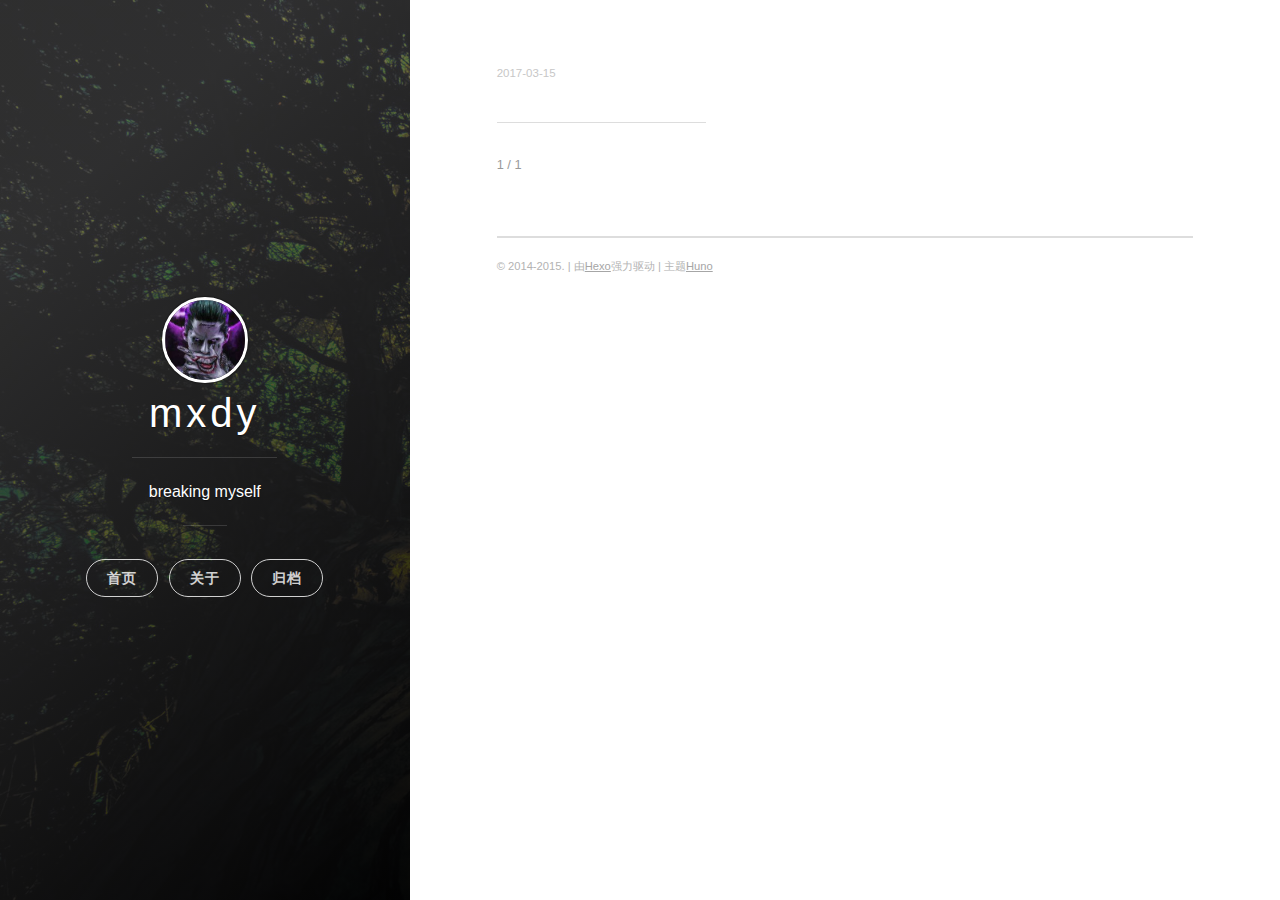
==== commit 300646ba: "Site updated: 2017-04-10 16:49:57" ====
--- a/index.html
+++ b/index.html
@@ -220,7 +220,16 @@
 
 
     
-    
+    <script>
+  (function(i,s,o,g,r,a,m){i['GoogleAnalyticsObject']=r;i[r]=i[r]||function(){
+  (i[r].q=i[r].q||[]).push(arguments)},i[r].l=1*new Date();a=s.createElement(o),
+  m=s.getElementsByTagName(o)[0];a.async=1;a.src=g;m.parentNode.insertBefore(a,m)
+  })(window,document,'script','https://www.google-analytics.com/analytics.js','ga');
+
+  ga('create', 'UA-97117908-1', 'auto');
+  ga('send', 'pageview');
+
+</script>
     
     <!--kill ie6 -->
 <!--[if IE 6]>
